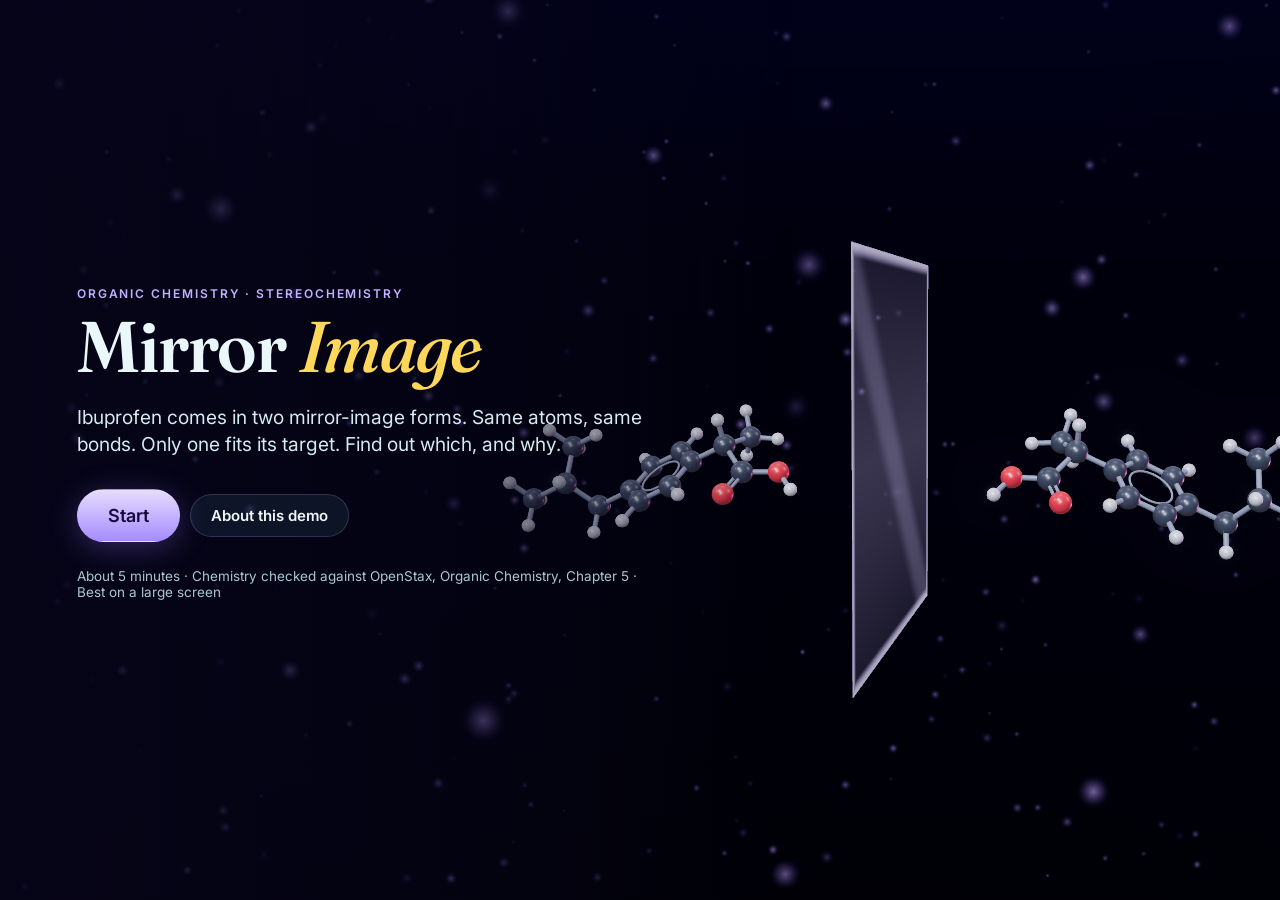
==== next/index.html @ 26bb8f7c "Preview at /next: a reason with the first prediction, a play log, reasoning played back The mirror t" ====
<!DOCTYPE html>
<html lang="en">
<head>
<meta charset="utf-8">
<meta name="viewport" content="width=device-width, initial-scale=1">
<title>Mirror Image</title>
<meta name="description" content="Two mirror-image forms of ibuprofen. Find the chirality center, name it R or S, and dock both in a chiral pocket.">
<link rel="preconnect" href="https://fonts.googleapis.com">
<link rel="preconnect" href="https://fonts.gstatic.com" crossorigin>
<link href="https://fonts.googleapis.com/css2?family=Fraunces:ital,opsz,wght@0,9..144,400..700;1,9..144,400..700&family=Inter:wght@400;500;600;700&display=swap" rel="stylesheet">
<style>:root{--bg:#07051a;--ink:#eaf8fb;--mute:#a9c9d1;--line:rgba(190,170,255,.2);--glass:rgba(13,10,34,.74);--cy:#c3b1ff;--amber:#ffb24d;--gold:#ffd75a;--red:#ff6b6b;--ok:#6ff0b0;--disp:"Fraunces",Georgia,serif;--ui:"Inter",system-ui,-apple-system,"Segoe UI",sans-serif;--pw:420px}
*{box-sizing:border-box}html,body{margin:0;height:100%;background:var(--bg);color:var(--ink);font-family:var(--ui);overflow:hidden;-webkit-font-smoothing:antialiased}
#gl{position:fixed;inset:0;width:100vw;height:100vh;height:100dvh;display:block;touch-action:none;cursor:grab}#gl:active{cursor:grabbing}
button{font:inherit;color:inherit}a{color:var(--cy)}
:focus-visible{outline:2px solid var(--cy);outline-offset:2px}
h2:focus{outline:none}
#labels{position:fixed;inset:0;pointer-events:none;overflow:hidden}
.lab{position:absolute;left:0;top:0;white-space:nowrap;font:600 13px var(--ui);letter-spacing:.02em;padding:5px 11px;border-radius:999px;background:rgba(3,18,24,.7);border:1px solid var(--line);color:var(--ink);opacity:0;transition:opacity .5s;backdrop-filter:blur(6px);-webkit-backdrop-filter:blur(6px)}
.lab.small{font-size:11.5px;font-weight:500;color:#d5eef3}.lab.zone{background:none;border:none;backdrop-filter:none;-webkit-backdrop-filter:none;font:italic 500 17px var(--disp);color:rgba(215,243,250,.8);text-shadow:0 1px 10px #000}
.lab.macro{font-size:14px}
#heat{position:fixed;inset:0;pointer-events:none;opacity:0;background:radial-gradient(ellipse at 40% 55%,rgba(255,90,40,0) 30%,rgba(255,70,30,.55) 100%);mix-blend-mode:screen}
#flash{position:fixed;inset:0;background:radial-gradient(circle,#eaffff 0%,#7ff0ff 35%,#0b5a6b 100%);opacity:0;pointer-events:none;transition:opacity .9s}
[data-state=descent] #flash{transition:none}
/* title */
#title{position:fixed;inset:0;display:none;align-items:center;padding:6vh 6vw;pointer-events:none;background:linear-gradient(90deg,rgba(7,5,26,.86) 0%,rgba(7,5,26,.5) 38%,rgba(7,5,26,0) 62%)}
[data-state=title] #title{display:flex}
#title .in{max-width:min(46vw,640px);pointer-events:auto}
.kick{font:600 12px var(--ui);letter-spacing:.16em;text-transform:uppercase;color:var(--cy);margin:0 0 10px}
.kick.alert{color:#ff9a8a}
h1{font:600 clamp(40px,5.6vw,88px)/.98 var(--disp);letter-spacing:-.015em;margin:0 0 22px;text-wrap:balance}
h1 em{font-style:italic;font-weight:500;color:var(--gold)}
#title p.sub{font:400 clamp(17px,1.5vw,22px)/1.45 var(--ui);color:#d4ecf1;margin:0 0 30px;max-width:30em}
#title .foot{margin-top:26px;font-size:13.5px;color:var(--mute)}
.btn{border:1px solid var(--line);background:rgba(120,220,245,.08);border-radius:999px;padding:11px 20px;font-weight:600;font-size:15px;cursor:pointer;transition:background .2s,transform .15s,border-color .2s}
.btn:hover{background:rgba(120,220,245,.18);border-color:rgba(140,230,255,.45)}.btn:active{transform:translateY(1px)}
.btn.pri{background:linear-gradient(180deg,#e6dcff,#a58cff);color:#150a3a;border-color:transparent;box-shadow:0 6px 30px rgba(150,120,255,.3)}
.btn.pri:hover{background:linear-gradient(180deg,#f3edff,#b9a4ff)}
.btn.pri:disabled{background:rgba(120,220,245,.14);color:#8fb3bc;box-shadow:none;cursor:not-allowed}
.btn.big{font-size:18px;padding:15px 30px}.btn.ghost{background:none}.btn.sm{font-size:13px;padding:7px 14px}
.row{display:flex;flex-wrap:wrap;gap:10px;align-items:center;margin-top:18px}
/* top bar */
#top{position:fixed;left:0;top:0;right:0;display:none;align-items:center;gap:18px;padding:14px 20px;pointer-events:none}
[data-state]:not([data-state=title]):not([data-state=descent]) #top{display:flex}
#top>*{pointer-events:auto}
.brand{font:600 17px var(--disp);letter-spacing:.005em;white-space:nowrap;text-shadow:0 1px 12px #000}
#steps{list-style:none;display:flex;gap:6px;margin:0;padding:0}
#steps li{font:600 11.5px var(--ui);letter-spacing:.04em;padding:5px 11px;border-radius:999px;border:1px solid var(--line);color:var(--mute);background:rgba(3,18,24,.55)}
#steps li.cur{background:var(--cy);color:#150a3a;border-color:transparent}#steps li.done{color:var(--ok);border-color:rgba(111,240,176,.4)}
#top .sp{flex:1}
#top .tools{display:flex;gap:8px;margin-right:calc(var(--pw) + 24px)}
#skip{position:fixed;right:24px;bottom:24px;display:none}[data-state=descent] #skip{display:block}
/* hud */
#hud{position:fixed;left:20px;top:62px;width:min(430px,calc(100vw - var(--pw) - 70px));display:none;padding:14px 16px 12px;border-radius:18px;background:var(--glass);border:1px solid var(--line);backdrop-filter:blur(16px);-webkit-backdrop-filter:blur(16px)}
[data-state]:not([data-state=title]):not([data-state=descent]) #hud{display:block}
#gauges{display:grid;grid-template-columns:1fr 1fr;gap:10px 18px}
.gl{display:flex;justify-content:space-between;align-items:baseline;font-size:12.5px;color:#cfe8ee;margin-bottom:5px}
.gl b{font:600 17px var(--ui);font-variant-numeric:tabular-nums;color:var(--ink)}
.dot{display:inline-block;width:8px;height:8px;border-radius:50%;margin-right:7px}
.bar{position:relative;height:7px;border-radius:99px;background:rgba(160,220,235,.14)}
.bar i{position:absolute;left:0;top:0;bottom:0;border-radius:99px;width:0;transition:width .15s linear}
.bar em{position:absolute;top:-3px;bottom:-3px;width:2px;background:rgba(255,255,255,.75);border-radius:2px}
#chart{width:100%;height:74px;margin-top:12px;display:block}
.hudfoot{display:flex;justify-content:space-between;gap:12px;align-items:center;font-size:12px;color:var(--mute);margin-top:8px;padding-top:9px;border-top:1px solid rgba(140,230,255,.12)}
.hudfoot b{color:var(--gold);font-variant-numeric:tabular-nums}
.cyto{display:flex;align-items:center;gap:8px}.lac{width:54px;height:6px;border-radius:9px;background:rgba(160,220,235,.14);overflow:hidden}.lac i{display:block;height:100%;width:0;background:#c79bff;transition:width .3s}
.tick{font-size:11px;color:var(--mute);margin-top:6px}
/* panel */
#panel{position:fixed;right:20px;top:20px;bottom:20px;width:var(--pw);display:none;overflow:auto;border-radius:22px;background:var(--glass);border:1px solid var(--line);backdrop-filter:blur(18px);-webkit-backdrop-filter:blur(18px);box-shadow:0 20px 80px rgba(0,0,0,.45)}
[data-state]:not([data-state=title]):not([data-state=descent]) #panel{display:block}
#panelBody{padding:26px 26px 24px}
#panel h2{font:600 30px/1.08 var(--disp);margin:0 0 14px;text-wrap:balance}
#panel h3{font:600 12px var(--ui);letter-spacing:.12em;text-transform:uppercase;color:var(--mute);margin:22px 0 10px}
#panel p,#panel li{font-size:15.5px;line-height:1.55;color:#dcf0f4}
#panel p{margin:0 0 12px}
.mis{border-left:3px solid var(--amber);padding:9px 12px;background:rgba(255,178,77,.09);border-radius:0 10px 10px 0}
.beyond{border-left:3px solid #c79bff;padding:9px 12px;background:rgba(199,155,255,.09);border-radius:0 10px 10px 0;font-size:14px!important}
.src{font-size:12.5px!important;color:var(--mute)!important;margin-top:14px!important}.cite{white-space:nowrap}
.hint{font-size:13px!important;color:var(--mute)!important}
fieldset.q{border:0;padding:0;margin:0 0 14px}fieldset.q legend{font-weight:600;font-size:14.5px;margin-bottom:7px;padding:0}
.seg{display:grid;grid-template-columns:repeat(3,1fr);gap:6px}
.seg label{position:relative;display:block}.seg input{position:absolute;opacity:0;inset:0;width:100%;height:100%;margin:0;cursor:pointer}
.seg span{display:flex;align-items:center;justify-content:center;text-align:center;min-height:44px;padding:6px 8px;border-radius:12px;border:1px solid var(--line);font-size:13.5px;font-weight:500;line-height:1.2;background:rgba(120,220,245,.05)}
.seg input:checked+span{background:var(--cy);color:#150a3a;border-color:transparent;font-weight:700}.seg input:focus-visible+span{outline:2px solid #fff;outline-offset:2px}
.prog{height:6px;border-radius:9px;background:rgba(160,220,235,.14);overflow:hidden;margin:6px 0 16px}.prog i{display:block;height:100%;width:0;background:var(--cy)}
.log{list-style:none;padding:0;margin:0 0 12px}.log li{padding:9px 0;border-bottom:1px solid rgba(140,230,255,.1);animation:in .5s}
@keyframes in{from{opacity:0;transform:translateY(6px)}to{opacity:1}}
.verdict,.obj{list-style:none;padding:0;margin:0 0 16px}
.verdict li,.obj li{display:flex;gap:11px;align-items:flex-start;padding:8px 0;border-bottom:1px solid rgba(140,230,255,.1)}
.mark{flex:none;width:24px;height:24px;border-radius:50%;display:grid;place-items:center;font-weight:700;font-size:13px;background:rgba(160,220,235,.14);color:var(--mute)}
li.ok .mark{background:var(--ok);color:#04261a}li.no .mark{background:var(--red);color:#2b0606}
.verdict small,.obj small{display:block;color:var(--mute);font-size:12.5px}
.tw{overflow-x:auto}table{border-collapse:collapse;width:100%;font-size:13px;font-variant-numeric:tabular-nums}th,td{padding:7px 6px;text-align:right;border-bottom:1px solid rgba(140,230,255,.12)}th:first-child{text-align:left}thead th{color:var(--mute);font-weight:600;font-size:11.5px}
.sl{display:block;margin:0 0 14px}.sl>span{display:flex;justify-content:space-between;font-size:14px;font-weight:600;margin-bottom:6px}.sl b{font-variant-numeric:tabular-nums;color:var(--cy)}
input[type=range]{width:100%;accent-color:var(--cy);height:24px;margin:0}
.tg{display:flex;align-items:center;gap:12px;font-size:14.5px;font-weight:600;margin:0 0 12px;cursor:pointer;position:relative}
.tg input{position:absolute;opacity:0;width:46px;height:26px;margin:0;cursor:pointer}.sw{flex:none;width:46px;height:26px;border-radius:99px;background:rgba(160,220,235,.18);border:1px solid var(--line);position:relative;transition:background .2s}
.sw::after{content:"";position:absolute;left:3px;top:3px;width:18px;height:18px;border-radius:50%;background:#fff;transition:transform .2s}
.tg input:checked+.sw{background:var(--red)}.tg input:checked+.sw::after{transform:translateX(20px)}.tg input:focus-visible+.sw{outline:2px solid var(--cy);outline-offset:2px}
.chip{border:1px solid var(--line);background:none;border-radius:99px;padding:7px 14px;font-size:13px;font-weight:600;cursor:pointer}.chip:hover{background:rgba(120,220,245,.14)}
.try{padding-left:18px;margin:0}.try li{font-size:14px!important;margin-bottom:6px}
/* caption */
#caption{position:fixed;left:calc((100vw - var(--pw) - 40px)/2);bottom:34px;transform:translateX(-50%);max-width:min(720px,calc(100vw - var(--pw) - 120px));text-align:center;font:500 clamp(18px,1.7vw,26px)/1.3 var(--disp);padding:10px 22px;border-radius:16px;background:rgba(3,16,21,.66);border:1px solid var(--line);opacity:0;transition:opacity .4s;pointer-events:none;text-wrap:balance}
#caption.on{opacity:1}
[data-state=descent] #caption{left:50%;top:auto;bottom:11vh;max-width:min(820px,88vw);font-size:clamp(20px,2vw,30px)}
body::after{content:"";position:fixed;inset:0;pointer-events:none;box-shadow:inset 0 0 180px 30px rgba(255,60,60,0);transition:box-shadow .6s}
body.alarm::after{animation:alarm 1.3s 2}
@keyframes alarm{50%{box-shadow:inset 0 0 180px 30px rgba(255,60,60,.5)}}
/* modal */
#modal{position:fixed;inset:0;background:rgba(1,8,11,.72);display:grid;place-items:center;padding:20px;z-index:20;backdrop-filter:blur(6px);-webkit-backdrop-filter:blur(6px)}#modal[hidden]{display:none}
#modal .card{width:min(760px,100%);max-height:88vh;overflow:auto;background:#120c30;border:1px solid var(--line);border-radius:22px;padding:30px 32px;position:relative}
#modal h2{font:600 30px var(--disp);margin:0 0 12px}#modal h3{font:600 12px var(--ui);letter-spacing:.12em;text-transform:uppercase;color:var(--cy);margin:22px 0 8px}
#modal p,#modal li{font-size:15px;line-height:1.55;color:#dcf0f4}#modal ul{padding-left:20px;margin:0}#modal li{margin-bottom:6px}
#modal pre{font:12.5px/1.6 ui-monospace,Menlo,Consolas,monospace;background:rgba(0,0,0,.3);padding:14px;border-radius:12px;overflow:auto;color:#cdeef5}
#modalClose{position:sticky;top:0;float:right;margin:-8px -10px 0 12px}
@media (max-width:819px){
 :root{--pw:0px}
 #title{align-items:flex-end;padding:0 22px 34px;background:linear-gradient(0deg,rgba(7,5,26,.94) 0%,rgba(7,5,26,.7) 40%,rgba(7,5,26,0) 66%)}#title .in{max-width:100%}
 h1{font-size:clamp(34px,10.5vw,54px);margin-bottom:14px}#title p.sub{font-size:16px;margin-bottom:20px}.btn.big{font-size:16px;padding:13px 24px}
 #top{padding:8px 10px;gap:8px}.brand{display:none}#steps{gap:4px}#steps li{padding:0;width:22px;height:22px;font-size:0;border-radius:50%}#steps li.cur{width:auto;height:22px;padding:4px 10px;font-size:10.5px;border-radius:99px;white-space:nowrap}#top .tools{margin-right:0;gap:6px}#top .btn.sm{padding:5px 10px;font-size:11.5px}
 #hud{left:8px;right:8px;top:46px;bottom:auto;width:auto;padding:9px 12px;border-radius:14px}#gauges{grid-template-columns:repeat(4,1fr);gap:8px}.gl{flex-direction:column;gap:1px;font-size:10px;margin-bottom:4px}.gl b{font-size:14px}.dot{width:6px;height:6px;margin-right:4px}
 #chart,.tick{display:none}.hudfoot{font-size:10.5px;margin-top:7px;padding-top:6px}
 #panel{left:0;right:0;bottom:0;top:auto;width:auto;max-height:46vh;max-height:46dvh;border-radius:20px 20px 0 0;border-bottom:0}#panelBody{padding:18px 18px 22px}
 #panel h2{font-size:23px;margin-bottom:10px}#panel p,#panel li{font-size:14.5px}
 #caption{left:50%;top:auto;bottom:calc(46dvh + 10px);max-width:92vw;font-size:15px;padding:7px 12px}
 .lab{font-size:11px;padding:3px 8px}.seg span{font-size:12.5px;min-height:46px}
 #modal .card{padding:22px 20px}
}
@media (prefers-reduced-motion:reduce){*{animation:none!important;transition:none!important}}
#meter{position:fixed;left:calc((100vw - var(--pw) - 40px)/2);bottom:30px;transform:translateX(-50%);display:none;gap:12px;align-items:center;padding:10px 18px;border-radius:999px;background:var(--glass);border:1px solid var(--line);font:600 15px var(--ui);backdrop-filter:blur(12px);-webkit-backdrop-filter:blur(12px);white-space:nowrap}
#meter.on{display:flex}#meter .pips{display:flex;gap:5px}#meter .pips i{width:14px;height:14px;border-radius:50%;border:2px solid rgba(220,210,255,.5)}#meter .pips i.on{background:var(--ok);border-color:var(--ok)}
#hint{position:fixed;left:calc((100vw - var(--pw) - 40px)/2);bottom:86px;transform:translateX(-50%);font:500 14px var(--ui);color:#d9d0f5;padding:7px 14px;border-radius:99px;background:rgba(10,8,28,.6);border:1px solid var(--line);opacity:0;transition:opacity .4s;pointer-events:none;white-space:nowrap}#hint.on{opacity:1}
.lab.tag{font:700 15px var(--ui);background:rgba(195,177,255,.92);color:#150a3a;border:0}
.lab.grp{font-size:12.5px}.lab.grp b{display:inline-grid;place-items:center;width:18px;height:18px;border-radius:50%;background:var(--gold);color:#221a00;margin-right:6px;font-size:11.5px}
.lab.site{font:italic 500 14px var(--disp);background:rgba(10,8,28,.7)}
.fb{border-left:3px solid var(--cy);padding:9px 12px;background:rgba(195,177,255,.1);border-radius:0 10px 10px 0;min-height:1em}.fb.bad{border-color:var(--amber);background:rgba(255,178,77,.1)}.fb.good{border-color:var(--ok);background:rgba(111,240,176,.1)}
.seg.two{grid-template-columns:1fr 1fr}
@media (max-width:819px){#meter{left:50%;bottom:calc(46dvh + 10px);font-size:13px;padding:7px 14px}#hint{left:50%;bottom:auto;top:44px;font-size:12px}}

#steps li{white-space:nowrap}
@media (max-width:1320px) and (min-width:820px){.brand{display:none}#steps li{padding:5px 9px}}
</style>
</head>
<body data-state="title">
<canvas id="gl" role="img" tabindex="0" aria-label="Live 3D view of two mirror-image ibuprofen molecules. Drag or use arrow keys to turn the active molecule."></canvas>
<div id="labels" aria-hidden="true"></div>
<div id="flash" aria-hidden="true"></div>

<main id="title">
  <div class="in">
    <p class="kick">Organic chemistry · stereochemistry</p>
    <h1>Mirror <em>Image</em></h1>
    <p class="sub">Ibuprofen comes in two mirror-image forms. Same atoms, same bonds. Only one fits its target. Find out which, and why.</p>
    <div class="row"><button class="btn pri big" data-act="begin">Start</button><button class="btn" data-act="about">About this demo</button></div>
    <p class="foot">About 5 minutes · Chemistry checked against OpenStax, Organic Chemistry, Chapter 5 · Best on a large screen</p>
  </div>
</main>

<header id="top">
  <span class="brand">Mirror Image</span>
  <ol id="steps" aria-label="Progress"><li>Mirror</li><li>Center</li><li>Rank</li><li>R or S</li><li>Pocket</li><li>Debrief</li></ol>
  <span class="sp"></span>
  <div class="tools"><button class="btn sm" id="soundBtn" data-act="sound" aria-pressed="true">Sound on</button><button class="btn sm" data-act="about">About</button></div>
</header>
<div id="hint" role="status"></div>
<div id="meter" role="status"></div>

<aside id="panel" aria-label="Step panel"><div id="panelBody" aria-live="polite"></div></aside>

<div id="modal" role="dialog" aria-modal="true" aria-labelledby="aboutH" hidden>
  <div class="card"><button class="btn sm" id="modalClose" data-act="closeAbout">Close</button><div id="aboutBody"></div></div>
</div>
<script>(()=>{var wh=0,Wl=1,Ah=2;var Mr=1,Eh=2,Rs=3,Mi=0,St=1,on=2,Jn=0,Cs=1,Kn=2,Xl=3,ql=4,Rh=5;var Gi=100,Ch=101,Ph=102,Ih=103,Lh=104,Nh=200,Dh=201,Uh=202,Fh=203,Yl=204,$l=205,Oh=206,Bh=207,zh=208,kh=209,Hh=210,Gh=211,Vh=212,Wh=213,Xh=214,wo=0,Ao=1,Eo=2,gs=3,Ro=4,Co=5,Po=6,Io=7,ta=0,qh=1,Yh=2,Un=0,Sr=1,br=2,Tr=3,Vi=4,wr=5,Ar=6,Er=7;var Zl=300,Wi=301,Ps=302,na=303,ia=304,Lo=1e3,Pn=1001,No=1002,Pt=1003,$h=1004;var Rr=1005;var $t=1006,sa=1007;var Qn=1008;var jt=1009,Jl=1010,Kl=1011,Is=1012,ra=1013,Tn=1014,mn=1015,bt=1016,oa=1017,aa=1018,Xi=1020,Ql=35902,jl=35899,ec=1021,tc=1022,wn=1023,qn=1026,jn=1027,la=1028,ca=1029,Si=1030,ha=1031;var ua=1033,Cr=33776,Pr=33777,Ir=33778,Lr=33779,da=35840,fa=35841,pa=35842,ma=35843,ga=36196,_a=37492,xa=37496,va=37488,ya=37489,Nr=37490,Ma=37491,Sa=37808,ba=37809,Ta=37810,wa=37811,Aa=37812,Ea=37813,Ra=37814,Ca=37815,Pa=37816,Ia=37817,La=37818,Na=37819,Da=37820,Ua=37821,Fa=36492,Oa=36494,Ba=36495,za=36283,ka=36284,Dr=36285,Ha=36286;var Qs=2300,Do=2301,bo=2302,Dl=2303,Ul=2400,Fl=2401,Ol=2402;var Zh=3200;var Ur=0,Jh=1,ei="",sn="srgb",js="srgb-linear",er="linear",Ze="srgb";var To=7680;var Kh=519,Qh=512,jh=513,eu=514,nc=515,tu=516,nu=517,ic=518,sc=519,iu=35044,rc=35048;var oc="300 es",fn=2e3,_s=2001;function Md(i){for(let e=i.length-1;e>=0;--e)if(i[e]>=65535)return!0;return!1}function Sd(i){return ArrayBuffer.isView(i)&&!(i instanceof DataView)}function tr(i){return document.createElementNS("http://www.w3.org/1999/xhtml",i)}function su(){let i=tr("canvas");return i.style.display="block",i}var Jc={},xs=null;function ac(...i){let e="THREE."+i.shift();xs?xs("log",e,...i):console.log(e,...i)}function ru(i){let e=i[0];if(typeof e=="string"&&e.startsWith("TSL:")){let t=i[1];t&&t.isStackTrace?i[0]+=" "+t.getLocation():i[1]='Stack trace not available. Enable "THREE.Node.captureStackTrace" to capture stack traces.'}return i}function Le(...i){i=ru(i);let e="THREE."+i.shift();if(xs)xs("warn",e,...i);else{let t=i[0];t&&t.isStackTrace?console.warn(t.getError(e)):console.warn(e,...i)}}function Ne(...i){i=ru(i);let e="THREE."+i.shift();if(xs)xs("error",e,...i);else{let t=i[0];t&&t.isStackTrace?console.error(t.getError(e)):console.error(e,...i)}}function Fi(...i){let e=i.join(" ");e in Jc||(Jc[e]=!0,Le(...i))}function ou(i,e,t){return new Promise(function(n,s){function r(){switch(i.clientWaitSync(e,i.SYNC_FLUSH_COMMANDS_BIT,0)){case i.WAIT_FAILED:s();break;case i.TIMEOUT_EXPIRED:setTimeout(r,t);break;default:n()}}setTimeout(r,t)})}var au={[wo]:wo,[Eo]:Po,[Ro]:Ro,[gs]:Co,[Ao]:Ao,[Po]:Eo,[Io]:Io,[Co]:gs},Ln=class{addEventListener(e,t){this._listeners===void 0&&(this._listeners={});let n=this._listeners;n[e]===void 0&&(n[e]=[]),n[e].indexOf(t)===-1&&n[e].push(t)}hasEventListener(e,t){let n=this._listeners;return n===void 0?!1:n[e]!==void 0&&n[e].indexOf(t)!==-1}removeEventListener(e,t){let n=this._listeners;if(n===void 0)return;let s=n[e];if(s!==void 0){let r=s.indexOf(t);r!==-1&&s.splice(r,1)}}dispatchEvent(e){let t=this._listeners;if(t===void 0)return;let n=t[e.type];if(n!==void 0){e.target=this;let s=n.slice(0);for(let r=0,o=s.length;r<o;r++)s[r].call(this,e);e.target=null}}},kt=["00","01","02","03","04","05","06","07","08","09","0a","0b","0c","0d","0e","0f","10","11","12","13","14","15","16","17","18","19","1a","1b","1c","1d","1e","1f","20","21","22","23","24","25","26","27","28","29","2a","2b","2c","2d","2e","2f","30","31","32","33","34","35","36","37","38","39","3a","3b","3c","3d","3e","3f","40","41","42","43","44","45","46","47","48","49","4a","4b","4c","4d","4e","4f","50","51","52","53","54","55","56","57","58","59","5a","5b","5c","5d","5e","5f","60","61","62","63","64","65","66","67","68","69","6a","6b","6c","6d","6e","6f","70","71","72","73","74","75","76","77","78","79","7a","7b","7c","7d","7e","7f","80","81","82","83","84","85","86","87","88","89","8a","8b","8c","8d","8e","8f","90","91","92","93","94","95","96","97","98","99","9a","9b","9c","9d","9e","9f","a0","a1","a2","a3","a4","a5","a6","a7","a8","a9","aa","ab","ac","ad","ae","af","b0","b1","b2","b3","b4","b5","b6","b7","b8","b9","ba","bb","bc","bd","be","bf","c0","c1","c2","c3","c4","c5","c6","c7","c8","c9","ca","cb","cc","cd","ce","cf","d0","d1","d2","d3","d4","d5","d6","d7","d8","d9","da","db","dc","dd","de","df","e0","e1","e2","e3","e4","e5","e6","e7","e8","e9","ea","eb","ec","ed","ee","ef","f0","f1","f2","f3","f4","f5","f6","f7","f8","f9","fa","fb","fc","fd","fe","ff"];var dl=Math.PI/180,Uo=180/Math.PI;function Fr(){let i=Math.random()*4294967295|0,e=Math.random()*4294967295|0,t=Math.random()*4294967295|0,n=Math.random()*4294967295|0;return(kt[i&255]+kt[i>>8&255]+kt[i>>16&255]+kt[i>>24&255]+"-"+kt[e&255]+kt[e>>8&255]+"-"+kt[e>>16&15|64]+kt[e>>24&255]+"-"+kt[t&63|128]+kt[t>>8&255]+"-"+kt[t>>16&255]+kt[t>>24&255]+kt[n&255]+kt[n>>8&255]+kt[n>>16&255]+kt[n>>24&255]).toLowerCase()}function Ye(i,e,t){return Math.max(e,Math.min(t,i))}function bd(i,e){return(i%e+e)%e}function fl(i,e,t){return(1-t)*i+t*e}function lu(i){return Math.pow(2,Math.floor(Math.log(i)/Math.LN2))}function lc(i){switch(i.constructor){case Uint32Array:return 4294967295;case Uint16Array:return 65535;case Uint8Array:case Uint8ClampedArray:return 255;case Int32Array:return 2147483647;case Int16Array:return 32767;case Int8Array:return 127;default:return}}function Td(i,e){if(e.constructor===Float32Array)return i;let t=lc(e);if(t===void 0)throw new Error("THREE.MathUtils: Invalid component type.");return Math.max(i/t,-1)}function wd(i,e){if(e.constructor===Float32Array)return i;let t=lc(e);if(t===void 0)throw new Error("THREE.MathUtils: Invalid component type.");return Math.round(i*t)}var fc=class fc{constructor(e=0,t=0){this.x=e,this.y=t}get width(){return this.x}set width(e){this.x=e}get height(){return this.y}set height(e){this.y=e}set(e,t){return this.x=e,this.y=t,this}setScalar(e){return this.x=e,this.y=e,this}setX(e){return this.x=e,this}setY(e){return this.y=e,this}setComponent(e,t){switch(e){case 0:this.x=t;break;case 1:this.y=t;break;default:throw new Error("THREE.Vector2: index is out of range: "+e)}return this}getComponent(e){switch(e){case 0:return this.x;case 1:return this.y;default:throw new Error("THREE.Vector2: index is out of range: "+e)}}clone(){return new this.constructor(this.x,this.y)}copy(e){return this.x=e.x,this.y=e.y,this}add(e){return this.x+=e.x,this.y+=e.y,this}addScalar(e){return this.x+=e,this.y+=e,this}addVectors(e,t){return this.x=e.x+t.x,this.y=e.y+t.y,this}addScaledVector(e,t){return this.x+=e.x*t,this.y+=e.y*t,this}sub(e){return this.x-=e.x,this.y-=e.y,this}subScalar(e){return this.x-=e,this.y-=e,this}subVectors(e,t){return this.x=e.x-t.x,this.y=e.y-t.y,this}multiply(e){return this.x*=e.x,this.y*=e.y,this}multiplyScalar(e){return this.x*=e,this.y*=e,this}divide(e){return this.x/=e.x,this.y/=e.y,this}divideScalar(e){return this.multiplyScalar(1/e)}applyMatrix3(e){let t=this.x,n=this.y,s=e.elements;return this.x=s[0]*t+s[3]*n+s[6],this.y=s[1]*t+s[4]*n+s[7],this}min(e){return this.x=Math.min(this.x,e.x),this.y=Math.min(this.y,e.y),this}max(e){return this.x=Math.max(this.x,e.x),this.y=Math.max(this.y,e.y),this}clamp(e,t){return this.x=Ye(this.x,e.x,t.x),this.y=Ye(this.y,e.y,t.y),this}clampScalar(e,t){return this.x=Ye(this.x,e,t),this.y=Ye(this.y,e,t),this}clampLength(e,t){let n=this.length();return this.divideScalar(n||1).multiplyScalar(Ye(n,e,t))}floor(){return this.x=Math.floor(this.x),this.y=Math.floor(this.y),this}ceil(){return this.x=Math.ceil(this.x),this.y=Math.ceil(this.y),this}round(){return this.x=Math.round(this.x),this.y=Math.round(this.y),this}roundToZero(){return this.x=Math.trunc(this.x),this.y=Math.trunc(this.y),this}negate(){return this.x=-this.x,this.y=-this.y,this}dot(e){return this.x*e.x+this.y*e.y}cross(e){return this.x*e.y-this.y*e.x}lengthSq(){return this.x*this.x+this.y*this.y}length(){return Math.sqrt(this.x*this.x+this.y*this.y)}manhattanLength(){return Math.abs(this.x)+Math.abs(this.y)}normalize(){return this.divideScalar(this.length()||1)}angle(){return Math.atan2(-this.y,-this.x)+Math.PI}angleTo(e){let t=Math.sqrt(this.lengthSq()*e.lengthSq());if(t===0)return Math.PI/2;let n=this.dot(e)/t;return Math.acos(Ye(n,-1,1))}distanceTo(e){return Math.sqrt(this.distanceToSquared(e))}distanceToSquared(e){let t=this.x-e.x,n=this.y-e.y;return t*t+n*n}manhattanDistanceTo(e){return Math.abs(this.x-e.x)+Math.abs(this.y-e.y)}setLength(e){return this.normalize().multiplyScalar(e)}lerp(e,t){return this.x+=(e.x-this.x)*t,this.y+=(e.y-this.y)*t,this}lerpVectors(e,t,n){return this.x=e.x+(t.x-e.x)*n,this.y=e.y+(t.y-e.y)*n,this}equals(e){return e.x===this.x&&e.y===this.y}fromArray(e,t=0){return this.x=e[t],this.y=e[t+1],this}toArray(e=[],t=0){return e[t]=this.x,e[t+1]=this.y,e}fromBufferAttribute(e,t){return this.x=e.getX(t),this.y=e.getY(t),this}rotateAround(e,t){let n=Math.cos(t),s=Math.sin(t),r=this.x-e.x,o=this.y-e.y;return this.x=r*n-o*s+e.x,this.y=r*s+o*n+e.y,this}random(){return this.x=Math.random(),this.y=Math.random(),this}*[Symbol.iterator](){yield this.x,yield this.y}};fc.prototype.isVector2=!0;var Re=fc,at=class{constructor(e=0,t=0,n=0,s=1){this.isQuaternion=!0,this._x=e,this._y=t,this._z=n,this._w=s}static slerpFlat(e,t,n,s,r,o,a){let l=n[s+0],c=n[s+1],h=n[s+2],d=n[s+3],u=r[o+0],f=r[o+1],g=r[o+2],y=r[o+3];if(d!==y||l!==u||c!==f||h!==g){let m=l*u+c*f+h*g+d*y;m<0&&(u=-u,f=-f,g=-g,y=-y,m=-m);let p=1-a;if(m<.9995){let S=Math.acos(m),E=Math.sin(S);p=Math.sin(p*S)/E,a=Math.sin(a*S)/E,l=l*p+u*a,c=c*p+f*a,h=h*p+g*a,d=d*p+y*a}else{l=l*p+u*a,c=c*p+f*a,h=h*p+g*a,d=d*p+y*a;let S=1/Math.sqrt(l*l+c*c+h*h+d*d);l*=S,c*=S,h*=S,d*=S}}e[t]=l,e[t+1]=c,e[t+2]=h,e[t+3]=d}static multiplyQuaternionsFlat(e,t,n,s,r,o){let a=n[s],l=n[s+1],c=n[s+2],h=n[s+3],d=r[o],u=r[o+1],f=r[o+2],g=r[o+3];return e[t]=a*g+h*d+l*f-c*u,e[t+1]=l*g+h*u+c*d-a*f,e[t+2]=c*g+h*f+a*u-l*d,e[t+3]=h*g-a*d-l*u-c*f,e}get x(){return this._x}set x(e){this._x=e,this._onChangeCallback()}get y(){return this._y}set y(e){this._y=e,this._onChangeCallback()}get z(){return this._z}set z(e){this._z=e,this._onChangeCallback()}get w(){return this._w}set w(e){this._w=e,this._onChangeCallback()}set(e,t,n,s){return this._x=e,this._y=t,this._z=n,this._w=s,this._onChangeCallback(),this}clone(){return new this.constructor(this._x,this._y,this._z,this._w)}copy(e){return this._x=e.x,this._y=e.y,this._z=e.z,this._w=e.w,this._onChangeCallback(),this}setFromEuler(e,t=!0){let n=e._x,s=e._y,r=e._z,o=e._order,a=Math.cos,l=Math.sin,c=a(n/2),h=a(s/2),d=a(r/2),u=l(n/2),f=l(s/2),g=l(r/2);switch(o){case"XYZ":this._x=u*h*d+c*f*g,this._y=c*f*d-u*h*g,this._z=c*h*g+u*f*d,this._w=c*h*d-u*f*g;break;case"YXZ":this._x=u*h*d+c*f*g,this._y=c*f*d-u*h*g,this._z=c*h*g-u*f*d,this._w=c*h*d+u*f*g;break;case"ZXY":this._x=u*h*d-c*f*g,this._y=c*f*d+u*h*g,this._z=c*h*g+u*f*d,this._w=c*h*d-u*f*g;break;case"ZYX":this._x=u*h*d-c*f*g,this._y=c*f*d+u*h*g,this._z=c*h*g-u*f*d,this._w=c*h*d+u*f*g;break;case"YZX":this._x=u*h*d+c*f*g,this._y=c*f*d+u*h*g,this._z=c*h*g-u*f*d,this._w=c*h*d-u*f*g;break;case"XZY":this._x=u*h*d-c*f*g,this._y=c*f*d-u*h*g,this._z=c*h*g+u*f*d,this._w=c*h*d+u*f*g;break;default:Le("Quaternion: .setFromEuler() encountered an unknown order: "+o)}return t===!0&&this._onChangeCallback(),this}setFromAxisAngle(e,t){let n=t/2,s=Math.sin(n);return this._x=e.x*s,this._y=e.y*s,this._z=e.z*s,this._w=Math.cos(n),this._onChangeCallback(),this}setFromRotationMatrix(e){let t=e.elements,n=t[0],s=t[4],r=t[8],o=t[1],a=t[5],l=t[9],c=t[2],h=t[6],d=t[10],u=n+a+d;if(u>0){let f=.5/Math.sqrt(u+1);this._w=.25/f,this._x=(h-l)*f,this._y=(r-c)*f,this._z=(o-s)*f}else if(n>a&&n>d){let f=2*Math.sqrt(1+n-a-d);this._w=(h-l)/f,this._x=.25*f,this._y=(s+o)/f,this._z=(r+c)/f}else if(a>d){let f=2*Math.sqrt(1+a-n-d);this._w=(r-c)/f,this._x=(s+o)/f,this._y=.25*f,this._z=(l+h)/f}else{let f=2*Math.sqrt(1+d-n-a);this._w=(o-s)/f,this._x=(r+c)/f,this._y=(l+h)/f,this._z=.25*f}return this._onChangeCallback(),this}setFromUnitVectors(e,t){let n=e.dot(t)+1;return n<1e-8?(n=0,Math.abs(e.x)>Math.abs(e.z)?(this._x=-e.y,this._y=e.x,this._z=0,this._w=n):(this._x=0,this._y=-e.z,this._z=e.y,this._w=n)):(this._x=e.y*t.z-e.z*t.y,this._y=e.z*t.x-e.x*t.z,this._z=e.x*t.y-e.y*t.x,this._w=n),this.normalize()}angleTo(e){return 2*Math.acos(Math.abs(Ye(this.dot(e),-1,1)))}rotateTowards(e,t){let n=this.angleTo(e);if(n===0)return this;let s=Math.min(1,t/n);return this.slerp(e,s),this}identity(){return this.set(0,0,0,1)}invert(){return this.conjugate()}conjugate(){return this._x*=-1,this._y*=-1,this._z*=-1,this._onChangeCallback(),this}dot(e){return this._x*e._x+this._y*e._y+this._z*e._z+this._w*e._w}lengthSq(){return this._x*this._x+this._y*this._y+this._z*this._z+this._w*this._w}length(){return Math.sqrt(this._x*this._x+this._y*this._y+this._z*this._z+this._w*this._w)}normalize(){let e=this.length();return e===0?(this._x=0,this._y=0,this._z=0,this._w=1):(e=1/e,this._x=this._x*e,this._y=this._y*e,this._z=this._z*e,this._w=this._w*e),this._onChangeCallback(),this}multiply(e){return this.multiplyQuaternions(this,e)}premultiply(e){return this.multiplyQuaternions(e,this)}multiplyQuaternions(e,t){let n=e._x,s=e._y,r=e._z,o=e._w,a=t._x,l=t._y,c=t._z,h=t._w;return this._x=n*h+o*a+s*c-r*l,this._y=s*h+o*l+r*a-n*c,this._z=r*h+o*c+n*l-s*a,this._w=o*h-n*a-s*l-r*c,this._onChangeCallback(),this}slerp(e,t){let n=e._x,s=e._y,r=e._z,o=e._w,a=this.dot(e);a<0&&(n=-n,s=-s,r=-r,o=-o,a=-a);let l=1-t;if(a<.9995){let c=Math.acos(a),h=Math.sin(c);l=Math.sin(l*c)/h,t=Math.sin(t*c)/h,this._x=this._x*l+n*t,this._y=this._y*l+s*t,this._z=this._z*l+r*t,this._w=this._w*l+o*t,this._onChangeCallback()}else this._x=this._x*l+n*t,this._y=this._y*l+s*t,this._z=this._z*l+r*t,this._w=this._w*l+o*t,this.normalize();return this}slerpQuaternions(e,t,n){return this.copy(e).slerp(t,n)}random(){let e=2*Math.PI*Math.random(),t=2*Math.PI*Math.random(),n=Math.random(),s=Math.sqrt(1-n),r=Math.sqrt(n);return this.set(s*Math.sin(e),s*Math.cos(e),r*Math.sin(t),r*Math.cos(t))}equals(e){return e._x===this._x&&e._y===this._y&&e._z===this._z&&e._w===this._w}fromArray(e,t=0){return this._x=e[t],this._y=e[t+1],this._z=e[t+2],this._w=e[t+3],this._onChangeCallback(),this}toArray(e=[],t=0){return e[t]=this._x,e[t+1]=this._y,e[t+2]=this._z,e[t+3]=this._w,e}fromBufferAttribute(e,t){return this._x=e.getX(t),this._y=e.getY(t),this._z=e.getZ(t),this._w=e.getW(t),this._onChangeCallback(),this}toJSON(){return this.toArray()}_onChange(e){return this._onChangeCallback=e,this}_onChangeCallback(){}*[Symbol.iterator](){yield this._x,yield this._y,yield this._z,yield this._w}},pc=class pc{constructor(e=0,t=0,n=0){this.x=e,this.y=t,this.z=n}set(e,t,n){return n===void 0&&(n=this.z),this.x=e,this.y=t,this.z=n,this}setScalar(e){return this.x=e,this.y=e,this.z=e,this}setX(e){return this.x=e,this}setY(e){return this.y=e,this}setZ(e){return this.z=e,this}setComponent(e,t){switch(e){case 0:this.x=t;break;case 1:this.y=t;break;case 2:this.z=t;break;default:throw new Error("THREE.Vector3: index is out of range: "+e)}return this}getComponent(e){switch(e){case 0:return this.x;case 1:return this.y;case 2:return this.z;default:throw new Error("THREE.Vector3: index is out of range: "+e)}}clone(){return new this.constructor(this.x,this.y,this.z)}copy(e){return this.x=e.x,this.y=e.y,this.z=e.z,this}add(e){return this.x+=e.x,this.y+=e.y,this.z+=e.z,this}addScalar(e){return this.x+=e,this.y+=e,this.z+=e,this}addVectors(e,t){return this.x=e.x+t.x,this.y=e.y+t.y,this.z=e.z+t.z,this}addScaledVector(e,t){return this.x+=e.x*t,this.y+=e.y*t,this.z+=e.z*t,this}sub(e){return this.x-=e.x,this.y-=e.y,this.z-=e.z,this}subScalar(e){return this.x-=e,this.y-=e,this.z-=e,this}subVectors(e,t){return this.x=e.x-t.x,this.y=e.y-t.y,this.z=e.z-t.z,this}multiply(e){return this.x*=e.x,this.y*=e.y,this.z*=e.z,this}multiplyScalar(e){return this.x*=e,this.y*=e,this.z*=e,this}multiplyVectors(e,t){return this.x=e.x*t.x,this.y=e.y*t.y,this.z=e.z*t.z,this}applyEuler(e){return this.applyQuaternion(Kc.setFromEuler(e))}applyAxisAngle(e,t){return this.applyQuaternion(Kc.setFromAxisAngle(e,t))}applyMatrix3(e){let t=this.x,n=this.y,s=this.z,r=e.elements;return this.x=r[0]*t+r[3]*n+r[6]*s,this.y=r[1]*t+r[4]*n+r[7]*s,this.z=r[2]*t+r[5]*n+r[8]*s,this}applyNormalMatrix(e){return this.applyMatrix3(e).normalize()}applyMatrix4(e){let t=this.x,n=this.y,s=this.z,r=e.elements,o=1/(r[3]*t+r[7]*n+r[11]*s+r[15]);return this.x=(r[0]*t+r[4]*n+r[8]*s+r[12])*o,this.y=(r[1]*t+r[5]*n+r[9]*s+r[13])*o,this.z=(r[2]*t+r[6]*n+r[10]*s+r[14])*o,this}applyQuaternion(e){let t=this.x,n=this.y,s=this.z,r=e.x,o=e.y,a=e.z,l=e.w,c=2*(o*s-a*n),h=2*(a*t-r*s),d=2*(r*n-o*t);return this.x=t+l*c+o*d-a*h,this.y=n+l*h+a*c-r*d,this.z=s+l*d+r*h-o*c,this}project(e){return this.applyMatrix4(e.matrixWorldInverse).applyMatrix4(e.projectionMatrix)}unproject(e){return this.applyMatrix4(e.projectionMatrixInverse).applyMatrix4(e.matrixWorld)}transformDirection(e){let t=this.x,n=this.y,s=this.z,r=e.elements;return this.x=r[0]*t+r[4]*n+r[8]*s,this.y=r[1]*t+r[5]*n+r[9]*s,this.z=r[2]*t+r[6]*n+r[10]*s,this.normalize()}divide(e){return this.x/=e.x,this.y/=e.y,this.z/=e.z,this}divideScalar(e){return this.multiplyScalar(1/e)}min(e){return this.x=Math.min(this.x,e.x),this.y=Math.min(this.y,e.y),this.z=Math.min(this.z,e.z),this}max(e){return this.x=Math.max(this.x,e.x),this.y=Math.max(this.y,e.y),this.z=Math.max(this.z,e.z),this}clamp(e,t){return this.x=Ye(this.x,e.x,t.x),this.y=Ye(this.y,e.y,t.y),this.z=Ye(this.z,e.z,t.z),this}clampScalar(e,t){return this.x=Ye(this.x,e,t),this.y=Ye(this.y,e,t),this.z=Ye(this.z,e,t),this}clampLength(e,t){let n=this.length();return this.divideScalar(n||1).multiplyScalar(Ye(n,e,t))}floor(){return this.x=Math.floor(this.x),this.y=Math.floor(this.y),this.z=Math.floor(this.z),this}ceil(){return this.x=Math.ceil(this.x),this.y=Math.ceil(this.y),this.z=Math.ceil(this.z),this}round(){return this.x=Math.round(this.x),this.y=Math.round(this.y),this.z=Math.round(this.z),this}roundToZero(){return this.x=Math.trunc(this.x),this.y=Math.trunc(this.y),this.z=Math.trunc(this.z),this}negate(){return this.x=-this.x,this.y=-this.y,this.z=-this.z,this}dot(e){return this.x*e.x+this.y*e.y+this.z*e.z}lengthSq(){return this.x*this.x+this.y*this.y+this.z*this.z}length(){return Math.sqrt(this.x*this.x+this.y*this.y+this.z*this.z)}manhattanLength(){return Math.abs(this.x)+Math.abs(this.y)+Math.abs(this.z)}normalize(){return this.divideScalar(this.length()||1)}setLength(e){return this.normalize().multiplyScalar(e)}lerp(e,t){return this.x+=(e.x-this.x)*t,this.y+=(e.y-this.y)*t,this.z+=(e.z-this.z)*t,this}lerpVectors(e,t,n){return this.x=e.x+(t.x-e.x)*n,this.y=e.y+(t.y-e.y)*n,this.z=e.z+(t.z-e.z)*n,this}cross(e){return this.crossVectors(this,e)}crossVectors(e,t){let n=e.x,s=e.y,r=e.z,o=t.x,a=t.y,l=t.z;return this.x=s*l-r*a,this.y=r*o-n*l,this.z=n*a-s*o,this}projectOnVector(e){let t=e.lengthSq();if(t===0)return this.set(0,0,0);let n=e.dot(this)/t;return this.copy(e).multiplyScalar(n)}projectOnPlane(e){return pl.copy(this).projectOnVector(e),this.sub(pl)}reflect(e){return this.sub(pl.copy(e).multiplyScalar(2*this.dot(e)))}angleTo(e){let t=Math.sqrt(this.lengthSq()*e.lengthSq());if(t===0)return Math.PI/2;let n=this.dot(e)/t;return Math.acos(Ye(n,-1,1))}distanceTo(e){return Math.sqrt(this.distanceToSquared(e))}distanceToSquared(e){let t=this.x-e.x,n=this.y-e.y,s=this.z-e.z;return t*t+n*n+s*s}manhattanDistanceTo(e){return Math.abs(this.x-e.x)+Math.abs(this.y-e.y)+Math.abs(this.z-e.z)}setFromSpherical(e){return this.setFromSphericalCoords(e.radius,e.phi,e.theta)}setFromSphericalCoords(e,t,n){let s=Math.sin(t)*e;return this.x=s*Math.sin(n),this.y=Math.cos(t)*e,this.z=s*Math.cos(n),this}setFromCylindrical(e){return this.setFromCylindricalCoords(e.radius,e.theta,e.y)}setFromCylindricalCoords(e,t,n){return this.x=e*Math.sin(t),this.y=n,this.z=e*Math.cos(t),this}setFromMatrixPosition(e){let t=e.elements;return this.x=t[12],this.y=t[13],this.z=t[14],this}setFromMatrixScale(e){let t=this.setFromMatrixColumn(e,0).length(),n=this.setFromMatrixColumn(e,1).length(),s=this.setFromMatrixColumn(e,2).length();return this.x=t,this.y=n,this.z=s,this}setFromMatrixColumn(e,t){return this.fromArray(e.elements,t*4)}setFromMatrix3Column(e,t){return this.fromArray(e.elements,t*3)}setFromEuler(e){return this.x=e._x,this.y=e._y,this.z=e._z,this}setFromColor(e){return this.x=e.r,this.y=e.g,this.z=e.b,this}equals(e){return e.x===this.x&&e.y===this.y&&e.z===this.z}fromArray(e,t=0){return this.x=e[t],this.y=e[t+1],this.z=e[t+2],this}toArray(e=[],t=0){return e[t]=this.x,e[t+1]=this.y,e[t+2]=this.z,e}fromBufferAttribute(e,t){return this.x=e.getX(t),this.y=e.getY(t),this.z=e.getZ(t),this}random(){return this.x=Math.random(),this.y=Math.random(),this.z=Math.random(),this}randomDirection(){let e=Math.random()*Math.PI*2,t=Math.random()*2-1,n=Math.sqrt(1-t*t);return this.x=n*Math.cos(e),this.y=t,this.z=n*Math.sin(e),this}*[Symbol.iterator](){yield this.x,yield this.y,yield this.z}};pc.prototype.isVector3=!0;var F=pc,pl=new F,Kc=new at,mc=class mc{constructor(e,t,n,s,r,o,a,l,c){this.elements=[1,0,0,0,1,0,0,0,1],e!==void 0&&this.set(e,t,n,s,r,o,a,l,c)}set(e,t,n,s,r,o,a,l,c){let h=this.elements;return h[0]=e,h[1]=s,h[2]=a,h[3]=t,h[4]=r,h[5]=l,h[6]=n,h[7]=o,h[8]=c,this}identity(){return this.set(1,0,0,0,1,0,0,0,1),this}copy(e){let t=this.elements,n=e.elements;return t[0]=n[0],t[1]=n[1],t[2]=n[2],t[3]=n[3],t[4]=n[4],t[5]=n[5],t[6]=n[6],t[7]=n[7],t[8]=n[8],this}extractBasis(e,t,n){return e.setFromMatrix3Column(this,0),t.setFromMatrix3Column(this,1),n.setFromMatrix3Column(this,2),this}setFromMatrix4(e){let t=e.elements;return this.set(t[0],t[4],t[8],t[1],t[5],t[9],t[2],t[6],t[10]),this}multiply(e){return this.multiplyMatrices(this,e)}premultiply(e){return this.multiplyMatrices(e,this)}multiplyMatrices(e,t){let n=e.elements,s=t.elements,r=this.elements,o=n[0],a=n[3],l=n[6],c=n[1],h=n[4],d=n[7],u=n[2],f=n[5],g=n[8],y=s[0],m=s[3],p=s[6],S=s[1],E=s[4],b=s[7],A=s[2],T=s[5],_=s[8];return r[0]=o*y+a*S+l*A,r[3]=o*m+a*E+l*T,r[6]=o*p+a*b+l*_,r[1]=c*y+h*S+d*A,r[4]=c*m+h*E+d*T,r[7]=c*p+h*b+d*_,r[2]=u*y+f*S+g*A,r[5]=u*m+f*E+g*T,r[8]=u*p+f*b+g*_,this}multiplyScalar(e){let t=this.elements;return t[0]*=e,t[3]*=e,t[6]*=e,t[1]*=e,t[4]*=e,t[7]*=e,t[2]*=e,t[5]*=e,t[8]*=e,this}determinant(){let e=this.elements,t=e[0],n=e[1],s=e[2],r=e[3],o=e[4],a=e[5],l=e[6],c=e[7],h=e[8];return t*o*h-t*a*c-n*r*h+n*a*l+s*r*c-s*o*l}invert(){let e=this.elements,t=e[0],n=e[1],s=e[2],r=e[3],o=e[4],a=e[5],l=e[6],c=e[7],h=e[8],d=h*o-a*c,u=a*l-h*r,f=c*r-o*l,g=t*d+n*u+s*f;if(g===0)return this.set(0,0,0,0,0,0,0,0,0);let y=1/g;return e[0]=d*y,e[1]=(s*c-h*n)*y,e[2]=(a*n-s*o)*y,e[3]=u*y,e[4]=(h*t-s*l)*y,e[5]=(s*r-a*t)*y,e[6]=f*y,e[7]=(n*l-c*t)*y,e[8]=(o*t-n*r)*y,this}transpose(){let e,t=this.elements;return e=t[1],t[1]=t[3],t[3]=e,e=t[2],t[2]=t[6],t[6]=e,e=t[5],t[5]=t[7],t[7]=e,this}getNormalMatrix(e){return this.setFromMatrix4(e).invert().transpose()}transposeIntoArray(e){let t=this.elements;return e[0]=t[0],e[1]=t[3],e[2]=t[6],e[3]=t[1],e[4]=t[4],e[5]=t[7],e[6]=t[2],e[7]=t[5],e[8]=t[8],this}setUvTransform(e,t,n,s,r,o,a){let l=Math.cos(r),c=Math.sin(r);return this.set(n*l,n*c,-n*(l*o+c*a)+o+e,-s*c,s*l,-s*(-c*o+l*a)+a+t,0,0,1),this}scale(e,t){return Fi("Matrix3: .scale() is deprecated. Use .makeScale() instead."),this.premultiply(ml.makeScale(e,t)),this}rotate(e){return Fi("Matrix3: .rotate() is deprecated. Use .makeRotation() instead."),this.premultiply(ml.makeRotation(-e)),this}translate(e,t){return Fi("Matrix3: .translate() is deprecated. Use .makeTranslation() instead."),this.premultiply(ml.makeTranslation(e,t)),this}makeTranslation(e,t){return e.isVector2?this.set(1,0,e.x,0,1,e.y,0,0,1):this.set(1,0,e,0,1,t,0,0,1),this}makeRotation(e){let t=Math.cos(e),n=Math.sin(e);return this.set(t,-n,0,n,t,0,0,0,1),this}makeScale(e,t){return this.set(e,0,0,0,t,0,0,0,1),this}equals(e){let t=this.elements,n=e.elements;for(let s=0;s<9;s++)if(t[s]!==n[s])return!1;return!0}fromArray(e,t=0){for(let n=0;n<9;n++)this.elements[n]=e[n+t];return this}toArray(e=[],t=0){let n=this.elements;return e[t]=n[0],e[t+1]=n[1],e[t+2]=n[2],e[t+3]=n[3],e[t+4]=n[4],e[t+5]=n[5],e[t+6]=n[6],e[t+7]=n[7],e[t+8]=n[8],e}clone(){return new this.constructor().fromArray(this.elements)}};mc.prototype.isMatrix3=!0;var Ue=mc,ml=new Ue,Qc=new Ue().set(.4123908,.3575843,.1804808,.212639,.7151687,.0721923,.0193308,.1191948,.9505322),jc=new Ue().set(3.2409699,-1.5373832,-.4986108,-.9692436,1.8759675,.0415551,.0556301,-.203977,1.0569715);function Ad(){let i={enabled:!0,workingColorSpace:js,spaces:{},convert:function(s,r,o){return this.enabled===!1||r===o||!r||!o||(this.spaces[r].transfer===Ze&&(s.r=Xn(s.r),s.g=Xn(s.g),s.b=Xn(s.b)),this.spaces[r].primaries!==this.spaces[o].primaries&&(s.applyMatrix3(this.spaces[r].toXYZ),s.applyMatrix3(this.spaces[o].fromXYZ)),this.spaces[o].transfer===Ze&&(s.r=ms(s.r),s.g=ms(s.g),s.b=ms(s.b))),s},workingToColorSpace:function(s,r){return this.convert(s,this.workingColorSpace,r)},colorSpaceToWorking:function(s,r){return this.convert(s,r,this.workingColorSpace)},getPrimaries:function(s){return this.spaces[s].primaries},getTransfer:function(s){return s===ei?er:this.spaces[s].transfer},getToneMappingMode:function(s){return this.spaces[s].outputColorSpaceConfig.toneMappingMode||"standard"},getLuminanceCoefficients:function(s,r=this.workingColorSpace){return s.fromArray(this.spaces[r].luminanceCoefficients)},define:function(s){Object.assign(this.spaces,s)},_getMatrix:function(s,r,o){return s.copy(this.spaces[o].fromXYZ).multiply(this.spaces[r].toXYZ)},_getDrawingBufferColorSpace:function(s){return this.spaces[s].outputColorSpaceConfig.drawingBufferColorSpace},_getUnpackColorSpace:function(s=this.workingColorSpace){return this.spaces[s].workingColorSpaceConfig.unpackColorSpace}},e=[.64,.33,.3,.6,.15,.06],t=[.2126,.7152,.0722],n=[.3127,.329];return i.define({[js]:{primaries:e,whitePoint:n,transfer:er,toXYZ:Qc,fromXYZ:jc,luminanceCoefficients:t,workingColorSpaceConfig:{unpackColorSpace:sn},outputColorSpaceConfig:{drawingBufferColorSpace:sn}},[sn]:{primaries:e,whitePoint:n,transfer:Ze,toXYZ:Qc,fromXYZ:jc,luminanceCoefficients:t,outputColorSpaceConfig:{drawingBufferColorSpace:sn}}}),i}var Ve=Ad();function Xn(i){return i<.04045?i*.0773993808:Math.pow(i*.9478672986+.0521327014,2.4)}function ms(i){return i<.0031308?i*12.92:1.055*Math.pow(i,.41666)-.055}var ts,Fo=class{static getDataURL(e,t="image/png"){if(/^data:/i.test(e.src)||typeof HTMLCanvasElement>"u")return e.src;let n;if(e instanceof HTMLCanvasElement)n=e;else{ts===void 0&&(ts=tr("canvas")),ts.width=e.width,ts.height=e.height;let s=ts.getContext("2d");e instanceof ImageData?s.putImageData(e,0,0):s.drawImage(e,0,0,e.width,e.height),n=ts}return n.toDataURL(t)}static sRGBToLinear(e){if(typeof HTMLImageElement<"u"&&e instanceof HTMLImageElement||typeof HTMLCanvasElement<"u"&&e instanceof HTMLCanvasElement||typeof ImageBitmap<"u"&&e instanceof ImageBitmap){let t=tr("canvas");t.width=e.width,t.height=e.height;let n=t.getContext("2d");n.drawImage(e,0,0,e.width,e.height);let s=n.getImageData(0,0,e.width,e.height),r=s.data;for(let o=0;o<r.length;o++)r[o]=Xn(r[o]/255)*255;return n.putImageData(s,0,0),t}else if(e.data){let t=e.data.slice(0);for(let n=0;n<t.length;n++)t instanceof Uint8Array||t instanceof Uint8ClampedArray?t[n]=Math.floor(Xn(t[n]/255)*255):t[n]=Xn(t[n]);return{data:t,width:e.width,height:e.height}}else return Le("ImageUtils.sRGBToLinear(): Unsupported image type. No color space conversion applied."),e}},Ed=0,vs=class{constructor(e=null){this.isTextureSource=!0,Object.defineProperty(this,"id",{value:Ed++}),this.uuid=Fr(),this.data=e,this.dataReady=!0,this.version=0}getSize(e){let t=this.data;return typeof HTMLVideoElement<"u"&&t instanceof HTMLVideoElement?e.set(t.videoWidth,t.videoHeight,0):typeof VideoFrame<"u"&&t instanceof VideoFrame?e.set(t.displayWidth,t.displayHeight,0):t!==null?e.set(t.width||0,t.height||0,t.depth||0):e.set(0,0,0),e}set needsUpdate(e){e===!0&&this.version++}toJSON(e){let t=e===void 0||typeof e=="string";if(!t&&e.images[this.uuid]!==void 0)return e.images[this.uuid];let n={uuid:this.uuid,url:""},s=this.data;if(s!==null){let r;if(Array.isArray(s)){r=[];for(let o=0,a=s.length;o<a;o++)s[o].isDataTexture?r.push(gl(s[o].image)):r.push(gl(s[o]))}else r=gl(s);n.url=r}return t||(e.images[this.uuid]=n),n}};function gl(i){return typeof HTMLImageElement<"u"&&i instanceof HTMLImageElement||typeof HTMLCanvasElement<"u"&&i instanceof HTMLCanvasElement||typeof ImageBitmap<"u"&&i instanceof ImageBitmap?Fo.getDataURL(i):i.data?{data:Array.from(i.data),width:i.width,height:i.height,type:i.data.constructor.name}:(Le("Texture: Unable to serialize Texture."),{})}var Rd=0,_l=new F,Kt=class i extends Ln{constructor(e=i.DEFAULT_IMAGE,t=i.DEFAULT_MAPPING,n=Pn,s=Pn,r=$t,o=Qn,a=wn,l=jt,c=i.DEFAULT_ANISOTROPY,h=ei){super(),this.isTexture=!0,Object.defineProperty(this,"id",{value:Rd++}),this.uuid=Fr(),this.name="",this.source=new vs(e),this.mipmaps=[],this.mapping=t,this.channel=0,this.wrapS=n,this.wrapT=s,this.magFilter=r,this.minFilter=o,this.anisotropy=c,this.format=a,this.internalFormat=null,this.type=l,this.offset=new Re(0,0),this.repeat=new Re(1,1),this.center=new Re(0,0),this.rotation=0,this.matrixAutoUpdate=!0,this.matrix=new Ue,this.generateMipmaps=!0,this.mipmapsAutoUpdate=!0,this.premultiplyAlpha=!1,this.flipY=!0,this.unpackAlignment=4,this.colorSpace=h,this.userData={},this.updateRanges=[],this.version=0,this.onUpdate=null,this.renderTarget=null,this.isRenderTargetTexture=!1,this.isArrayTexture=!!(e&&e.depth&&e.depth>1),this.pmremVersion=0,this.isPMREMTexture=!1,this.normalized=!1}get width(){return this.source.getSize(_l).x}get height(){return this.source.getSize(_l).y}get depth(){return this.source.getSize(_l).z}get image(){return this.source.data}set image(e){this.source.data=e}updateMatrix(){this.matrix.setUvTransform(this.offset.x,this.offset.y,this.repeat.x,this.repeat.y,this.rotation,this.center.x,this.center.y)}addUpdateRange(e,t){this.updateRanges.push({start:e,count:t})}clearUpdateRanges(){this.updateRanges.length=0}clone(){return new this.constructor().copy(this)}copy(e){return this.name=e.name,this.source=e.source,this.mipmaps=e.mipmaps.slice(0),this.mapping=e.mapping,this.channel=e.channel,this.wrapS=e.wrapS,this.wrapT=e.wrapT,this.magFilter=e.magFilter,this.minFilter=e.minFilter,this.anisotropy=e.anisotropy,this.format=e.format,this.internalFormat=e.internalFormat,this.type=e.type,this.normalized=e.normalized,this.offset.copy(e.offset),this.repeat.copy(e.repeat),this.center.copy(e.center),this.rotation=e.rotation,this.matrixAutoUpdate=e.matrixAutoUpdate,this.matrix.copy(e.matrix),this.generateMipmaps=e.generateMipmaps,this.mipmapsAutoUpdate=e.mipmapsAutoUpdate,this.premultiplyAlpha=e.premultiplyAlpha,this.flipY=e.flipY,this.unpackAlignment=e.unpackAlignment,this.colorSpace=e.colorSpace,this.renderTarget=e.renderTarget,this.isRenderTargetTexture=e.isRenderTargetTexture,this.isPMREMTexture=e.isPMREMTexture,this.isArrayTexture=e.isArrayTexture,this.userData=JSON.parse(JSON.stringify(e.userData)),this.needsUpdate=!0,this}setValues(e){for(let t in e){let n=e[t];if(n===void 0){Le(`Texture.setValues(): parameter '${t}' has value of undefined.`);continue}let s=this[t];if(s===void 0){Le(`Texture.setValues(): property '${t}' does not exist.`);continue}s&&n&&s.isVector2&&n.isVector2||s&&n&&s.isVector3&&n.isVector3||s&&n&&s.isMatrix3&&n.isMatrix3?s.copy(n):this[t]=n}}toJSON(e){let t=e===void 0||typeof e=="string";if(!t&&e.textures[this.uuid]!==void 0)return e.textures[this.uuid];let n={metadata:{version:4.7,type:"Texture",generator:"Texture.toJSON"},uuid:this.uuid,name:this.name,image:this.source.toJSON(e).uuid,mapping:this.mapping,channel:this.channel,repeat:[this.repeat.x,this.repeat.y],offset:[this.offset.x,this.offset.y],center:[this.center.x,this.center.y],rotation:this.rotation,wrap:[this.wrapS,this.wrapT],format:this.format,internalFormat:this.internalFormat,type:this.type,normalized:this.normalized,colorSpace:this.colorSpace,minFilter:this.minFilter,magFilter:this.magFilter,anisotropy:this.anisotropy,flipY:this.flipY,generateMipmaps:this.generateMipmaps,mipmapsAutoUpdate:this.mipmapsAutoUpdate,premultiplyAlpha:this.premultiplyAlpha,unpackAlignment:this.unpackAlignment};return Object.keys(this.userData).length>0&&(n.userData=this.userData),t||(e.textures[this.uuid]=n),n}dispose(){this.dispatchEvent({type:"dispose"})}transformUv(e){if(this.mapping!==Zl)return e;if(e.applyMatrix3(this.matrix),e.x<0||e.x>1)switch(this.wrapS){case Lo:e.x=e.x-Math.floor(e.x);break;case Pn:e.x=e.x<0?0:1;break;case No:Math.abs(Math.floor(e.x)%2)===1?e.x=Math.ceil(e.x)-e.x:e.x=e.x-Math.floor(e.x);break}if(e.y<0||e.y>1)switch(this.wrapT){case Lo:e.y=e.y-Math.floor(e.y);break;case Pn:e.y=e.y<0?0:1;break;case No:Math.abs(Math.floor(e.y)%2)===1?e.y=Math.ceil(e.y)-e.y:e.y=e.y-Math.floor(e.y);break}return this.flipY&&(e.y=1-e.y),e}set needsUpdate(e){e===!0&&(this.version++,this.source.needsUpdate=!0)}set needsPMREMUpdate(e){e===!0&&this.pmremVersion++}};Kt.DEFAULT_IMAGE=null;Kt.DEFAULT_MAPPING=Zl;Kt.DEFAULT_ANISOTROPY=1;var gc=class gc{constructor(e=0,t=0,n=0,s=1){this.x=e,this.y=t,this.z=n,this.w=s}get width(){return this.z}set width(e){this.z=e}get height(){return this.w}set height(e){this.w=e}set(e,t,n,s){return this.x=e,this.y=t,this.z=n,this.w=s,this}setScalar(e){return this.x=e,this.y=e,this.z=e,this.w=e,this}setX(e){return this.x=e,this}setY(e){return this.y=e,this}setZ(e){return this.z=e,this}setW(e){return this.w=e,this}setComponent(e,t){switch(e){case 0:this.x=t;break;case 1:this.y=t;break;case 2:this.z=t;break;case 3:this.w=t;break;default:throw new Error("THREE.Vector4: index is out of range: "+e)}return this}getComponent(e){switch(e){case 0:return this.x;case 1:return this.y;case 2:return this.z;case 3:return this.w;default:throw new Error("THREE.Vector4: index is out of range: "+e)}}clone(){return new this.constructor(this.x,this.y,this.z,this.w)}copy(e){return this.x=e.x,this.y=e.y,this.z=e.z,this.w=e.w!==void 0?e.w:1,this}add(e){return this.x+=e.x,this.y+=e.y,this.z+=e.z,this.w+=e.w,this}addScalar(e){return this.x+=e,this.y+=e,this.z+=e,this.w+=e,this}addVectors(e,t){return this.x=e.x+t.x,this.y=e.y+t.y,this.z=e.z+t.z,this.w=e.w+t.w,this}addScaledVector(e,t){return this.x+=e.x*t,this.y+=e.y*t,this.z+=e.z*t,this.w+=e.w*t,this}sub(e){return this.x-=e.x,this.y-=e.y,this.z-=e.z,this.w-=e.w,this}subScalar(e){return this.x-=e,this.y-=e,this.z-=e,this.w-=e,this}subVectors(e,t){return this.x=e.x-t.x,this.y=e.y-t.y,this.z=e.z-t.z,this.w=e.w-t.w,this}multiply(e){return this.x*=e.x,this.y*=e.y,this.z*=e.z,this.w*=e.w,this}multiplyScalar(e){return this.x*=e,this.y*=e,this.z*=e,this.w*=e,this}applyMatrix4(e){let t=this.x,n=this.y,s=this.z,r=this.w,o=e.elements;return this.x=o[0]*t+o[4]*n+o[8]*s+o[12]*r,this.y=o[1]*t+o[5]*n+o[9]*s+o[13]*r,this.z=o[2]*t+o[6]*n+o[10]*s+o[14]*r,this.w=o[3]*t+o[7]*n+o[11]*s+o[15]*r,this}divide(e){return this.x/=e.x,this.y/=e.y,this.z/=e.z,this.w/=e.w,this}divideScalar(e){return this.multiplyScalar(1/e)}setAxisAngleFromQuaternion(e){this.w=2*Math.acos(e.w);let t=Math.sqrt(1-e.w*e.w);return t<1e-4?(this.x=1,this.y=0,this.z=0):(this.x=e.x/t,this.y=e.y/t,this.z=e.z/t),this}setAxisAngleFromRotationMatrix(e){let t,n,s,r,l=e.elements,c=l[0],h=l[4],d=l[8],u=l[1],f=l[5],g=l[9],y=l[2],m=l[6],p=l[10];if(Math.abs(h-u)<.01&&Math.abs(d-y)<.01&&Math.abs(g-m)<.01){if(Math.abs(h+u)<.1&&Math.abs(d+y)<.1&&Math.abs(g+m)<.1&&Math.abs(c+f+p-3)<.1)return this.set(1,0,0,0),this;t=Math.PI;let E=(c+1)/2,b=(f+1)/2,A=(p+1)/2,T=(h+u)/4,_=(d+y)/4,M=(g+m)/4;return E>b&&E>A?E<.01?(n=0,s=.707106781,r=.707106781):(n=Math.sqrt(E),s=T/n,r=_/n):b>A?b<.01?(n=.707106781,s=0,r=.707106781):(s=Math.sqrt(b),n=T/s,r=M/s):A<.01?(n=.707106781,s=.707106781,r=0):(r=Math.sqrt(A),n=_/r,s=M/r),this.set(n,s,r,t),this}let S=Math.sqrt((m-g)*(m-g)+(d-y)*(d-y)+(u-h)*(u-h));return Math.abs(S)<.001&&(S=1),this.x=(m-g)/S,this.y=(d-y)/S,this.z=(u-h)/S,this.w=Math.acos((c+f+p-1)/2),this}setFromMatrixPosition(e){let t=e.elements;return this.x=t[12],this.y=t[13],this.z=t[14],this.w=t[15],this}min(e){return this.x=Math.min(this.x,e.x),this.y=Math.min(this.y,e.y),this.z=Math.min(this.z,e.z),this.w=Math.min(this.w,e.w),this}max(e){return this.x=Math.max(this.x,e.x),this.y=Math.max(this.y,e.y),this.z=Math.max(this.z,e.z),this.w=Math.max(this.w,e.w),this}clamp(e,t){return this.x=Ye(this.x,e.x,t.x),this.y=Ye(this.y,e.y,t.y),this.z=Ye(this.z,e.z,t.z),this.w=Ye(this.w,e.w,t.w),this}clampScalar(e,t){return this.x=Ye(this.x,e,t),this.y=Ye(this.y,e,t),this.z=Ye(this.z,e,t),this.w=Ye(this.w,e,t),this}clampLength(e,t){let n=this.length();return this.divideScalar(n||1).multiplyScalar(Ye(n,e,t))}floor(){return this.x=Math.floor(this.x),this.y=Math.floor(this.y),this.z=Math.floor(this.z),this.w=Math.floor(this.w),this}ceil(){return this.x=Math.ceil(this.x),this.y=Math.ceil(this.y),this.z=Math.ceil(this.z),this.w=Math.ceil(this.w),this}round(){return this.x=Math.round(this.x),this.y=Math.round(this.y),this.z=Math.round(this.z),this.w=Math.round(this.w),this}roundToZero(){return this.x=Math.trunc(this.x),this.y=Math.trunc(this.y),this.z=Math.trunc(this.z),this.w=Math.trunc(this.w),this}negate(){return this.x=-this.x,this.y=-this.y,this.z=-this.z,this.w=-this.w,this}dot(e){return this.x*e.x+this.y*e.y+this.z*e.z+this.w*e.w}lengthSq(){return this.x*this.x+this.y*this.y+this.z*this.z+this.w*this.w}length(){return Math.sqrt(this.x*this.x+this.y*this.y+this.z*this.z+this.w*this.w)}manhattanLength(){return Math.abs(this.x)+Math.abs(this.y)+Math.abs(this.z)+Math.abs(this.w)}normalize(){return this.divideScalar(this.length()||1)}setLength(e){return this.normalize().multiplyScalar(e)}lerp(e,t){return this.x+=(e.x-this.x)*t,this.y+=(e.y-this.y)*t,this.z+=(e.z-this.z)*t,this.w+=(e.w-this.w)*t,this}lerpVectors(e,t,n){return this.x=e.x+(t.x-e.x)*n,this.y=e.y+(t.y-e.y)*n,this.z=e.z+(t.z-e.z)*n,this.w=e.w+(t.w-e.w)*n,this}equals(e){return e.x===this.x&&e.y===this.y&&e.z===this.z&&e.w===this.w}fromArray(e,t=0){return this.x=e[t],this.y=e[t+1],this.z=e[t+2],this.w=e[t+3],this}toArray(e=[],t=0){return e[t]=this.x,e[t+1]=this.y,e[t+2]=this.z,e[t+3]=this.w,e}fromBufferAttribute(e,t){return this.x=e.getX(t),this.y=e.getY(t),this.z=e.getZ(t),this.w=e.getW(t),this}random(){return this.x=Math.random(),this.y=Math.random(),this.z=Math.random(),this.w=Math.random(),this}*[Symbol.iterator](){yield this.x,yield this.y,yield this.z,yield this.w}};gc.prototype.isVector4=!0;var lt=gc,Oo=class extends Ln{constructor(e=1,t=1,n={}){super(),n=Object.assign({generateMipmaps:!1,internalFormat:null,minFilter:$t,depthBuffer:!0,stencilBuffer:!1,resolveColorBuffer:!0,resolveDepthBuffer:!0,resolveStencilBuffer:!0,storeMultisampledColorBuffer:!0,storeMultisampledDepthBuffer:!0,storeMultisampledStencilBuffer:!0,depthTexture:null,samples:0,count:1,depth:1,multiview:!1,useArrayDepthTexture:!1},n),this.isRenderTarget=!0,this.width=e,this.height=t,this.depth=n.depth,this.scissor=new lt(0,0,e,t),this.scissorTest=!1,this.viewport=new lt(0,0,e,t),this.textures=[];let s=n.count;for(let r=0;r<s;r++)this.textures[r]=new Kt({width:e,height:t,depth:n.depth}),this.textures[r].isRenderTargetTexture=!0,this.textures[r].renderTarget=this;this._setTextureOptions(n),this.depthBuffer=n.depthBuffer,this.stencilBuffer=n.stencilBuffer,this.resolveColorBuffer=n.resolveColorBuffer,this.resolveDepthBuffer=n.resolveDepthBuffer,this.resolveStencilBuffer=n.resolveStencilBuffer,this.storeMultisampledColorBuffer=n.storeMultisampledColorBuffer,this.storeMultisampledDepthBuffer=n.storeMultisampledDepthBuffer,this.storeMultisampledStencilBuffer=n.storeMultisampledStencilBuffer,this._depthTexture=null,this.depthTexture=n.depthTexture,this.samples=n.samples,this.multiview=n.multiview,this.useArrayDepthTexture=n.useArrayDepthTexture}_setTextureOptions(e={}){let t={minFilter:$t,generateMipmaps:!1,flipY:!1,internalFormat:null};e.mapping!==void 0&&(t.mapping=e.mapping),e.wrapS!==void 0&&(t.wrapS=e.wrapS),e.wrapT!==void 0&&(t.wrapT=e.wrapT),e.wrapR!==void 0&&(t.wrapR=e.wrapR),e.magFilter!==void 0&&(t.magFilter=e.magFilter),e.minFilter!==void 0&&(t.minFilter=e.minFilter),e.format!==void 0&&(t.format=e.format),e.type!==void 0&&(t.type=e.type),e.anisotropy!==void 0&&(t.anisotropy=e.anisotropy),e.colorSpace!==void 0&&(t.colorSpace=e.colorSpace),e.flipY!==void 0&&(t.flipY=e.flipY),e.generateMipmaps!==void 0&&(t.generateMipmaps=e.generateMipmaps),e.mipmapsAutoUpdate!==void 0&&(t.mipmapsAutoUpdate=e.mipmapsAutoUpdate),e.internalFormat!==void 0&&(t.internalFormat=e.internalFormat);for(let n=0;n<this.textures.length;n++)this.textures[n].setValues(t)}get texture(){return this.textures[0]}set texture(e){this.textures[0]=e}set depthTexture(e){this._depthTexture!==null&&this._depthTexture.renderTarget===this&&(this._depthTexture.renderTarget=null),e!==null&&e.renderTarget===null&&(e.renderTarget=this),this._depthTexture=e}get depthTexture(){return this._depthTexture}setSize(e,t,n=1){if(this.width!==e||this.height!==t||this.depth!==n){this.width=e,this.height=t,this.depth=n;for(let s=0,r=this.textures.length;s<r;s++)this.textures[s].image.width=e,this.textures[s].image.height=t,this.textures[s].image.depth=n,this.textures[s].isData3DTexture!==!0&&(this.textures[s].isArrayTexture=this.textures[s].image.depth>1);this.dispose()}this.viewport.set(0,0,e,t),this.scissor.set(0,0,e,t)}clone(){return new this.constructor().copy(this)}copy(e){this.width=e.width,this.height=e.height,this.depth=e.depth,this.scissor.copy(e.scissor),this.scissorTest=e.scissorTest,this.viewport.copy(e.viewport),this.textures.length=0;for(let t=0,n=e.textures.length;t<n;t++){this.textures[t]=e.textures[t].clone(),this.textures[t].isRenderTargetTexture=!0,this.textures[t].renderTarget=this;let s=Object.assign({},e.textures[t].image);this.textures[t].source=new vs(s)}if(this.depthBuffer=e.depthBuffer,this.stencilBuffer=e.stencilBuffer,this.resolveColorBuffer=e.resolveColorBuffer,this.resolveDepthBuffer=e.resolveDepthBuffer,this.resolveStencilBuffer=e.resolveStencilBuffer,this.storeMultisampledColorBuffer=e.storeMultisampledColorBuffer,this.storeMultisampledDepthBuffer=e.storeMultisampledDepthBuffer,this.storeMultisampledStencilBuffer=e.storeMultisampledStencilBuffer,e.depthTexture!==null)if(e.depthTexture.renderTarget===e){let t=e.depthTexture.clone();t.renderTarget=null,this.depthTexture=t}else this.depthTexture=e.depthTexture;else this.depthTexture=null;return this.samples=e.samples,this.multiview=e.multiview,this.useArrayDepthTexture=e.useArrayDepthTexture,this}dispose(){this.dispatchEvent({type:"dispose"})}},pt=class extends Oo{constructor(e=1,t=1,n={}){super(e,t,n),this.isWebGLRenderTarget=!0}},nr=class extends Kt{constructor(e=null,t=1,n=1,s=1){super(null),this.isDataArrayTexture=!0,this.image={data:e,width:t,height:n,depth:s},this.magFilter=Pt,this.minFilter=Pt,this.wrapR=Pn,this.generateMipmaps=!1,this.flipY=!1,this.unpackAlignment=1,this.layerUpdates=new Set}copy(e){return super.copy(e),this.wrapR=e.wrapR,this}addLayerUpdate(e){this.layerUpdates.add(e)}clearLayerUpdates(){this.layerUpdates.clear()}};var Bo=class extends Kt{constructor(e=null,t=1,n=1,s=1){super(null),this.isData3DTexture=!0,this.image={data:e,width:t,height:n,depth:s},this.magFilter=Pt,this.minFilter=Pt,this.wrapR=Pn,this.generateMipmaps=!1,this.flipY=!1,this.unpackAlignment=1}copy(e){return super.copy(e),this.wrapR=e.wrapR,this}};var ea=class ea{constructor(e,t,n,s,r,o,a,l,c,h,d,u,f,g,y,m){this.elements=[1,0,0,0,0,1,0,0,0,0,1,0,0,0,0,1],e!==void 0&&this.set(e,t,n,s,r,o,a,l,c,h,d,u,f,g,y,m)}set(e,t,n,s,r,o,a,l,c,h,d,u,f,g,y,m){let p=this.elements;return p[0]=e,p[4]=t,p[8]=n,p[12]=s,p[1]=r,p[5]=o,p[9]=a,p[13]=l,p[2]=c,p[6]=h,p[10]=d,p[14]=u,p[3]=f,p[7]=g,p[11]=y,p[15]=m,this}identity(){return this.set(1,0,0,0,0,1,0,0,0,0,1,0,0,0,0,1),this}clone(){return new ea().fromArray(this.elements)}copy(e){let t=this.elements,n=e.elements;return t[0]=n[0],t[1]=n[1],t[2]=n[2],t[3]=n[3],t[4]=n[4],t[5]=n[5],t[6]=n[6],t[7]=n[7],t[8]=n[8],t[9]=n[9],t[10]=n[10],t[11]=n[11],t[12]=n[12],t[13]=n[13],t[14]=n[14],t[15]=n[15],this}copyPosition(e){let t=this.elements,n=e.elements;return t[12]=n[12],t[13]=n[13],t[14]=n[14],this}setFromMatrix3(e){let t=e.elements;return this.set(t[0],t[3],t[6],0,t[1],t[4],t[7],0,t[2],t[5],t[8],0,0,0,0,1),this}extractBasis(e,t,n){return this.determinantAffine()===0?(e.set(1,0,0),t.set(0,1,0),n.set(0,0,1),this):(e.setFromMatrixColumn(this,0),t.setFromMatrixColumn(this,1),n.setFromMatrixColumn(this,2),this)}makeBasis(e,t,n){return this.set(e.x,t.x,n.x,0,e.y,t.y,n.y,0,e.z,t.z,n.z,0,0,0,0,1),this}extractRotation(e){if(e.determinantAffine()===0)return this.identity();let t=this.elements,n=e.elements,s=1/ns.setFromMatrixColumn(e,0).length(),r=1/ns.setFromMatrixColumn(e,1).length(),o=1/ns.setFromMatrixColumn(e,2).length();return t[0]=n[0]*s,t[1]=n[1]*s,t[2]=n[2]*s,t[3]=0,t[4]=n[4]*r,t[5]=n[5]*r,t[6]=n[6]*r,t[7]=0,t[8]=n[8]*o,t[9]=n[9]*o,t[10]=n[10]*o,t[11]=0,t[12]=0,t[13]=0,t[14]=0,t[15]=1,this}makeRotationFromEuler(e){let t=this.elements,n=e.x,s=e.y,r=e.z,o=Math.cos(n),a=Math.sin(n),l=Math.cos(s),c=Math.sin(s),h=Math.cos(r),d=Math.sin(r);if(e.order==="XYZ"){let u=o*h,f=o*d,g=a*h,y=a*d;t[0]=l*h,t[4]=-l*d,t[8]=c,t[1]=f+g*c,t[5]=u-y*c,t[9]=-a*l,t[2]=y-u*c,t[6]=g+f*c,t[10]=o*l}else if(e.order==="YXZ"){let u=l*h,f=l*d,g=c*h,y=c*d;t[0]=u+y*a,t[4]=g*a-f,t[8]=o*c,t[1]=o*d,t[5]=o*h,t[9]=-a,t[2]=f*a-g,t[6]=y+u*a,t[10]=o*l}else if(e.order==="ZXY"){let u=l*h,f=l*d,g=c*h,y=c*d;t[0]=u-y*a,t[4]=-o*d,t[8]=g+f*a,t[1]=f+g*a,t[5]=o*h,t[9]=y-u*a,t[2]=-o*c,t[6]=a,t[10]=o*l}else if(e.order==="ZYX"){let u=o*h,f=o*d,g=a*h,y=a*d;t[0]=l*h,t[4]=g*c-f,t[8]=u*c+y,t[1]=l*d,t[5]=y*c+u,t[9]=f*c-g,t[2]=-c,t[6]=a*l,t[10]=o*l}else if(e.order==="YZX"){let u=o*l,f=o*c,g=a*l,y=a*c;t[0]=l*h,t[4]=y-u*d,t[8]=g*d+f,t[1]=d,t[5]=o*h,t[9]=-a*h,t[2]=-c*h,t[6]=f*d+g,t[10]=u-y*d}else if(e.order==="XZY"){let u=o*l,f=o*c,g=a*l,y=a*c;t[0]=l*h,t[4]=-d,t[8]=c*h,t[1]=u*d+y,t[5]=o*h,t[9]=f*d-g,t[2]=g*d-f,t[6]=a*h,t[10]=y*d+u}return t[3]=0,t[7]=0,t[11]=0,t[12]=0,t[13]=0,t[14]=0,t[15]=1,this}makeRotationFromQuaternion(e){return this.compose(Cd,e,Pd)}lookAt(e,t,n){let s=this.elements;return tn.subVectors(e,t),tn.lengthSq()===0&&(tn.z=1),tn.normalize(),ci.crossVectors(n,tn),ci.lengthSq()===0&&(Math.abs(n.z)===1?tn.x+=1e-4:tn.z+=1e-4,tn.normalize(),ci.crossVectors(n,tn)),ci.normalize(),jr.crossVectors(tn,ci),s[0]=ci.x,s[4]=jr.x,s[8]=tn.x,s[1]=ci.y,s[5]=jr.y,s[9]=tn.y,s[2]=ci.z,s[6]=jr.z,s[10]=tn.z,this}multiply(e){return this.multiplyMatrices(this,e)}premultiply(e){return this.multiplyMatrices(e,this)}multiplyMatrices(e,t){let n=e.elements,s=t.elements,r=this.elements,o=n[0],a=n[4],l=n[8],c=n[12],h=n[1],d=n[5],u=n[9],f=n[13],g=n[2],y=n[6],m=n[10],p=n[14],S=n[3],E=n[7],b=n[11],A=n[15],T=s[0],_=s[4],M=s[8],D=s[12],I=s[1],N=s[5],O=s[9],W=s[13],C=s[2],V=s[6],Y=s[10],G=s[14],ne=s[3],q=s[7],j=s[11],ee=s[15];return r[0]=o*T+a*I+l*C+c*ne,r[4]=o*_+a*N+l*V+c*q,r[8]=o*M+a*O+l*Y+c*j,r[12]=o*D+a*W+l*G+c*ee,r[1]=h*T+d*I+u*C+f*ne,r[5]=h*_+d*N+u*V+f*q,r[9]=h*M+d*O+u*Y+f*j,r[13]=h*D+d*W+u*G+f*ee,r[2]=g*T+y*I+m*C+p*ne,r[6]=g*_+y*N+m*V+p*q,r[10]=g*M+y*O+m*Y+p*j,r[14]=g*D+y*W+m*G+p*ee,r[3]=S*T+E*I+b*C+A*ne,r[7]=S*_+E*N+b*V+A*q,r[11]=S*M+E*O+b*Y+A*j,r[15]=S*D+E*W+b*G+A*ee,this}multiplyScalar(e){let t=this.elements;return t[0]*=e,t[4]*=e,t[8]*=e,t[12]*=e,t[1]*=e,t[5]*=e,t[9]*=e,t[13]*=e,t[2]*=e,t[6]*=e,t[10]*=e,t[14]*=e,t[3]*=e,t[7]*=e,t[11]*=e,t[15]*=e,this}determinant(){let e=this.elements,t=e[0],n=e[4],s=e[8],r=e[12],o=e[1],a=e[5],l=e[9],c=e[13],h=e[2],d=e[6],u=e[10],f=e[14],g=e[3],y=e[7],m=e[11],p=e[15],S=l*f-c*u,E=a*f-c*d,b=a*u-l*d,A=o*f-c*h,T=o*u-l*h,_=o*d-a*h;return t*(y*S-m*E+p*b)-n*(g*S-m*A+p*T)+s*(g*E-y*A+p*_)-r*(g*b-y*T+m*_)}determinantAffine(){let e=this.elements,t=e[0],n=e[4],s=e[8],r=e[1],o=e[5],a=e[9],l=e[2],c=e[6],h=e[10];return t*(o*h-a*c)-n*(r*h-a*l)+s*(r*c-o*l)}transpose(){let e=this.elements,t;return t=e[1],e[1]=e[4],e[4]=t,t=e[2],e[2]=e[8],e[8]=t,t=e[6],e[6]=e[9],e[9]=t,t=e[3],e[3]=e[12],e[12]=t,t=e[7],e[7]=e[13],e[13]=t,t=e[11],e[11]=e[14],e[14]=t,this}setPosition(e,t,n){let s=this.elements;return e.isVector3?(s[12]=e.x,s[13]=e.y,s[14]=e.z):(s[12]=e,s[13]=t,s[14]=n),this}invert(){let e=this.elements,t=e[0],n=e[1],s=e[2],r=e[3],o=e[4],a=e[5],l=e[6],c=e[7],h=e[8],d=e[9],u=e[10],f=e[11],g=e[12],y=e[13],m=e[14],p=e[15],S=t*a-n*o,E=t*l-s*o,b=t*c-r*o,A=n*l-s*a,T=n*c-r*a,_=s*c-r*l,M=h*y-d*g,D=h*m-u*g,I=h*p-f*g,N=d*m-u*y,O=d*p-f*y,W=u*p-f*m,C=S*W-E*O+b*N+A*I-T*D+_*M;if(C===0)return this.set(0,0,0,0,0,0,0,0,0,0,0,0,0,0,0,0);let V=1/C;return e[0]=(a*W-l*O+c*N)*V,e[1]=(s*O-n*W-r*N)*V,e[2]=(y*_-m*T+p*A)*V,e[3]=(u*T-d*_-f*A)*V,e[4]=(l*I-o*W-c*D)*V,e[5]=(t*W-s*I+r*D)*V,e[6]=(m*b-g*_-p*E)*V,e[7]=(h*_-u*b+f*E)*V,e[8]=(o*O-a*I+c*M)*V,e[9]=(n*I-t*O-r*M)*V,e[10]=(g*T-y*b+p*S)*V,e[11]=(d*b-h*T-f*S)*V,e[12]=(a*D-o*N-l*M)*V,e[13]=(t*N-n*D+s*M)*V,e[14]=(y*E-g*A-m*S)*V,e[15]=(h*A-d*E+u*S)*V,this}scale(e){let t=this.elements,n=e.x,s=e.y,r=e.z;return t[0]*=n,t[4]*=s,t[8]*=r,t[1]*=n,t[5]*=s,t[9]*=r,t[2]*=n,t[6]*=s,t[10]*=r,t[3]*=n,t[7]*=s,t[11]*=r,this}getMaxScaleOnAxis(){let e=this.elements,t=e[0]*e[0]+e[1]*e[1]+e[2]*e[2],n=e[4]*e[4]+e[5]*e[5]+e[6]*e[6],s=e[8]*e[8]+e[9]*e[9]+e[10]*e[10];return Math.sqrt(Math.max(t,n,s))}makeTranslation(e,t,n){return e.isVector3?this.set(1,0,0,e.x,0,1,0,e.y,0,0,1,e.z,0,0,0,1):this.set(1,0,0,e,0,1,0,t,0,0,1,n,0,0,0,1),this}makeRotationX(e){let t=Math.cos(e),n=Math.sin(e);return this.set(1,0,0,0,0,t,-n,0,0,n,t,0,0,0,0,1),this}makeRotationY(e){let t=Math.cos(e),n=Math.sin(e);return this.set(t,0,n,0,0,1,0,0,-n,0,t,0,0,0,0,1),this}makeRotationZ(e){let t=Math.cos(e),n=Math.sin(e);return this.set(t,-n,0,0,n,t,0,0,0,0,1,0,0,0,0,1),this}makeRotationAxis(e,t){let n=Math.cos(t),s=Math.sin(t),r=1-n,o=e.x,a=e.y,l=e.z,c=r*o,h=r*a;return this.set(c*o+n,c*a-s*l,c*l+s*a,0,c*a+s*l,h*a+n,h*l-s*o,0,c*l-s*a,h*l+s*o,r*l*l+n,0,0,0,0,1),this}makeScale(e,t,n){return this.set(e,0,0,0,0,t,0,0,0,0,n,0,0,0,0,1),this}makeShear(e,t,n,s,r,o){return this.set(1,n,r,0,e,1,o,0,t,s,1,0,0,0,0,1),this}compose(e,t,n){let s=this.elements,r=t._x,o=t._y,a=t._z,l=t._w,c=r+r,h=o+o,d=a+a,u=r*c,f=r*h,g=r*d,y=o*h,m=o*d,p=a*d,S=l*c,E=l*h,b=l*d,A=n.x,T=n.y,_=n.z;return s[0]=(1-(y+p))*A,s[1]=(f+b)*A,s[2]=(g-E)*A,s[3]=0,s[4]=(f-b)*T,s[5]=(1-(u+p))*T,s[6]=(m+S)*T,s[7]=0,s[8]=(g+E)*_,s[9]=(m-S)*_,s[10]=(1-(u+y))*_,s[11]=0,s[12]=e.x,s[13]=e.y,s[14]=e.z,s[15]=1,this}decompose(e,t,n){let s=this.elements;e.x=s[12],e.y=s[13],e.z=s[14];let r=this.determinantAffine();if(r===0)return n.set(1,1,1),t.identity(),this;let o=ns.set(s[0],s[1],s[2]).length(),a=ns.set(s[4],s[5],s[6]).length(),l=ns.set(s[8],s[9],s[10]).length();r<0&&(o=-o),yn.copy(this);let c=1/o,h=1/a,d=1/l;return yn.elements[0]*=c,yn.elements[1]*=c,yn.elements[2]*=c,yn.elements[4]*=h,yn.elements[5]*=h,yn.elements[6]*=h,yn.elements[8]*=d,yn.elements[9]*=d,yn.elements[10]*=d,t.setFromRotationMatrix(yn),n.x=o,n.y=a,n.z=l,this}makePerspective(e,t,n,s,r,o,a=fn,l=!1){let c=this.elements,h=2*r/(t-e),d=2*r/(n-s),u=(t+e)/(t-e),f=(n+s)/(n-s),g,y;if(l)g=r/(o-r),y=o*r/(o-r);else if(a===fn)g=-(o+r)/(o-r),y=-2*o*r/(o-r);else if(a===_s)g=-o/(o-r),y=-o*r/(o-r);else throw new Error("THREE.Matrix4.makePerspective(): Invalid coordinate system: "+a);return c[0]=h,c[4]=0,c[8]=u,c[12]=0,c[1]=0,c[5]=d,c[9]=f,c[13]=0,c[2]=0,c[6]=0,c[10]=g,c[14]=y,c[3]=0,c[7]=0,c[11]=-1,c[15]=0,this}makeOrthographic(e,t,n,s,r,o,a=fn,l=!1){let c=this.elements,h=2/(t-e),d=2/(n-s),u=-(t+e)/(t-e),f=-(n+s)/(n-s),g,y;if(l)g=1/(o-r),y=o/(o-r);else if(a===fn)g=-2/(o-r),y=-(o+r)/(o-r);else if(a===_s)g=-1/(o-r),y=-r/(o-r);else throw new Error("THREE.Matrix4.makeOrthographic(): Invalid coordinate system: "+a);return c[0]=h,c[4]=0,c[8]=0,c[12]=u,c[1]=0,c[5]=d,c[9]=0,c[13]=f,c[2]=0,c[6]=0,c[10]=g,c[14]=y,c[3]=0,c[7]=0,c[11]=0,c[15]=1,this}equals(e){let t=this.elements,n=e.elements;for(let s=0;s<16;s++)if(t[s]!==n[s])return!1;return!0}fromArray(e,t=0){for(let n=0;n<16;n++)this.elements[n]=e[n+t];return this}toArray(e=[],t=0){let n=this.elements;return e[t]=n[0],e[t+1]=n[1],e[t+2]=n[2],e[t+3]=n[3],e[t+4]=n[4],e[t+5]=n[5],e[t+6]=n[6],e[t+7]=n[7],e[t+8]=n[8],e[t+9]=n[9],e[t+10]=n[10],e[t+11]=n[11],e[t+12]=n[12],e[t+13]=n[13],e[t+14]=n[14],e[t+15]=n[15],e}};ea.prototype.isMatrix4=!0;var tt=ea,ns=new F,yn=new tt,Cd=new F(0,0,0),Pd=new F(1,1,1),ci=new F,jr=new F,tn=new F,eh=new tt,th=new at,Qt=class i{constructor(e=0,t=0,n=0,s=i.DEFAULT_ORDER){this.isEuler=!0,this._x=e,this._y=t,this._z=n,this._order=s}get x(){return this._x}set x(e){this._x=e,this._onChangeCallback()}get y(){return this._y}set y(e){this._y=e,this._onChangeCallback()}get z(){return this._z}set z(e){this._z=e,this._onChangeCallback()}get order(){return this._order}set order(e){this._order=e,this._onChangeCallback()}set(e,t,n,s=this._order){return this._x=e,this._y=t,this._z=n,this._order=s,this._onChangeCallback(),this}clone(){return new this.constructor(this._x,this._y,this._z,this._order)}copy(e){return this._x=e._x,this._y=e._y,this._z=e._z,this._order=e._order,this._onChangeCallback(),this}setFromRotationMatrix(e,t=this._order,n=!0){let s=e.elements,r=s[0],o=s[4],a=s[8],l=s[1],c=s[5],h=s[9],d=s[2],u=s[6],f=s[10];switch(t){case"XYZ":this._y=Math.asin(Ye(a,-1,1)),Math.abs(a)<.9999999?(this._x=Math.atan2(-h,f),this._z=Math.atan2(-o,r)):(this._x=Math.atan2(u,c),this._z=0);break;case"YXZ":this._x=Math.asin(-Ye(h,-1,1)),Math.abs(h)<.9999999?(this._y=Math.atan2(a,f),this._z=Math.atan2(l,c)):(this._y=Math.atan2(-d,r),this._z=0);break;case"ZXY":this._x=Math.asin(Ye(u,-1,1)),Math.abs(u)<.9999999?(this._y=Math.atan2(-d,f),this._z=Math.atan2(-o,c)):(this._y=0,this._z=Math.atan2(l,r));break;case"ZYX":this._y=Math.asin(-Ye(d,-1,1)),Math.abs(d)<.9999999?(this._x=Math.atan2(u,f),this._z=Math.atan2(l,r)):(this._x=0,this._z=Math.atan2(-o,c));break;case"YZX":this._z=Math.asin(Ye(l,-1,1)),Math.abs(l)<.9999999?(this._x=Math.atan2(-h,c),this._y=Math.atan2(-d,r)):(this._x=0,this._y=Math.atan2(a,f));break;case"XZY":this._z=Math.asin(-Ye(o,-1,1)),Math.abs(o)<.9999999?(this._x=Math.atan2(u,c),this._y=Math.atan2(a,r)):(this._x=Math.atan2(-h,f),this._y=0);break;default:Le("Euler: .setFromRotationMatrix() encountered an unknown order: "+t)}return this._order=t,n===!0&&this._onChangeCallback(),this}setFromQuaternion(e,t,n){return eh.makeRotationFromQuaternion(e),this.setFromRotationMatrix(eh,t,n)}setFromVector3(e,t=this._order){return this.set(e.x,e.y,e.z,t)}reorder(e){return th.setFromEuler(this),this.setFromQuaternion(th,e)}equals(e){return e._x===this._x&&e._y===this._y&&e._z===this._z&&e._order===this._order}fromArray(e){return this._x=e[0],this._y=e[1],this._z=e[2],e[3]!==void 0&&(this._order=e[3]),this._onChangeCallback(),this}toArray(e=[],t=0){return e[t]=this._x,e[t+1]=this._y,e[t+2]=this._z,e[t+3]=this._order,e}_onChange(e){return this._onChangeCallback=e,this}_onChangeCallback(){}*[Symbol.iterator](){yield this._x,yield this._y,yield this._z,yield this._order}};Qt.DEFAULT_ORDER="XYZ";var ys=class{constructor(){this.mask=1}set(e){this.mask=(1<<e|0)>>>0}enable(e){this.mask|=1<<e|0}enableAll(){this.mask=-1}toggle(e){this.mask^=1<<e|0}disable(e){this.mask&=~(1<<e|0)}disableAll(){this.mask=0}test(e){return(this.mask&e.mask)!==0}isEnabled(e){return(this.mask&(1<<e|0))!==0}},Id=0,nh=new F,is=new at,kn=new tt,eo=new F,qs=new F,Ld=new F,Nd=new at,ih=new F(1,0,0),sh=new F(0,1,0),rh=new F(0,0,1),oh={type:"added"},Dd={type:"removed"},ss={type:"childadded",child:null},xl={type:"childremoved",child:null},Mt=class i extends Ln{constructor(){super(),this.isObject3D=!0,Object.defineProperty(this,"id",{value:Id++}),this.uuid=Fr(),this.name="",this.type="Object3D",this.parent=null,this.children=[],this.up=i.DEFAULT_UP.clone();let e=new F,t=new Qt,n=new at,s=new F(1,1,1);function r(){n.setFromEuler(t,!1)}function o(){t.setFromQuaternion(n,void 0,!1)}t._onChange(r),n._onChange(o),Object.defineProperties(this,{position:{configurable:!0,enumerable:!0,value:e},rotation:{configurable:!0,enumerable:!0,value:t},quaternion:{configurable:!0,enumerable:!0,value:n},scale:{configurable:!0,enumerable:!0,value:s},modelViewMatrix:{value:new tt},normalMatrix:{value:new Ue}}),this.matrix=new tt,this.matrixWorld=new tt,this.matrixAutoUpdate=i.DEFAULT_MATRIX_AUTO_UPDATE,this.matrixWorldAutoUpdate=i.DEFAULT_MATRIX_WORLD_AUTO_UPDATE,this.matrixWorldNeedsUpdate=!1,this.layers=new ys,this.visible=!0,this.castShadow=!1,this.receiveShadow=!1,this.frustumCulled=!0,this.renderOrder=0,this.animations=[],this.customDepthMaterial=void 0,this.customDistanceMaterial=void 0,this.static=!1,this.userData={},this.pivot=null}onBeforeShadow(){}onAfterShadow(){}onBeforeRender(){}onAfterRender(){}applyMatrix4(e){this.matrixAutoUpdate&&this.updateMatrix(),this.matrix.premultiply(e),this.matrix.decompose(this.position,this.quaternion,this.scale),this.pivot!==null&&this.position.copy(this.pivot).applyMatrix4(this.matrix).sub(this.pivot)}applyQuaternion(e){return this.quaternion.premultiply(e),this}setRotationFromAxisAngle(e,t){this.quaternion.setFromAxisAngle(e,t)}setRotationFromEuler(e){this.quaternion.setFromEuler(e,!0)}setRotationFromMatrix(e){this.quaternion.setFromRotationMatrix(e)}setRotationFromQuaternion(e){this.quaternion.copy(e)}rotateOnAxis(e,t){return is.setFromAxisAngle(e,t),this.quaternion.multiply(is),this}rotateOnWorldAxis(e,t){return is.setFromAxisAngle(e,t),this.quaternion.premultiply(is),this}rotateX(e){return this.rotateOnAxis(ih,e)}rotateY(e){return this.rotateOnAxis(sh,e)}rotateZ(e){return this.rotateOnAxis(rh,e)}translateOnAxis(e,t){return nh.copy(e).applyQuaternion(this.quaternion),this.position.add(nh.multiplyScalar(t)),this}translateX(e){return this.translateOnAxis(ih,e)}translateY(e){return this.translateOnAxis(sh,e)}translateZ(e){return this.translateOnAxis(rh,e)}localToWorld(e){return this.updateWorldMatrix(!0,!1),e.applyMatrix4(this.matrixWorld)}worldToLocal(e){return this.updateWorldMatrix(!0,!1),e.applyMatrix4(kn.copy(this.matrixWorld).invert())}lookAt(e,t,n){e.isVector3?eo.copy(e):eo.set(e,t,n);let s=this.parent;this.updateWorldMatrix(!0,!1),qs.setFromMatrixPosition(this.matrixWorld),this.isCamera||this.isLight?kn.lookAt(qs,eo,this.up):kn.lookAt(eo,qs,this.up),this.quaternion.setFromRotationMatrix(kn),s&&(kn.extractRotation(s.matrixWorld),is.setFromRotationMatrix(kn),this.quaternion.premultiply(is.invert()))}add(e){if(arguments.length>1){for(let t=0;t<arguments.length;t++)this.add(arguments[t]);return this}return e===this?(Ne("Object3D.add: object can't be added as a child of itself.",e),this):(e&&e.isObject3D?(e.removeFromParent(),e.parent=this,this.children.push(e),e.dispatchEvent(oh),ss.child=e,this.dispatchEvent(ss),ss.child=null):Ne("Object3D.add: object not an instance of THREE.Object3D.",e),this)}remove(e){if(arguments.length>1){for(let n=0;n<arguments.length;n++)this.remove(arguments[n]);return this}let t=this.children.indexOf(e);return t!==-1&&(e.parent=null,this.children.splice(t,1),e.dispatchEvent(Dd),xl.child=e,this.dispatchEvent(xl),xl.child=null),this}removeFromParent(){let e=this.parent;return e!==null&&e.remove(this),this}clear(){return this.remove(...this.children)}attach(e){return this.updateWorldMatrix(!0,!1),kn.copy(this.matrixWorld).invert(),e.parent!==null&&(e.parent.updateWorldMatrix(!0,!1),kn.multiply(e.parent.matrixWorld)),e.applyMatrix4(kn),e.removeFromParent(),e.parent=this,this.children.push(e),e.updateWorldMatrix(!1,!0),e.dispatchEvent(oh),ss.child=e,this.dispatchEvent(ss),ss.child=null,this}getObjectById(e){return this.getObjectByProperty("id",e)}getObjectByName(e){return this.getObjectByProperty("name",e)}getObjectByProperty(e,t){if(this[e]===t)return this;for(let n=0,s=this.children.length;n<s;n++){let o=this.children[n].getObjectByProperty(e,t);if(o!==void 0)return o}}getObjectsByProperty(e,t,n=[]){this[e]===t&&n.push(this);let s=this.children;for(let r=0,o=s.length;r<o;r++)s[r].getObjectsByProperty(e,t,n);return n}getWorldPosition(e){return this.updateWorldMatrix(!0,!1),e.setFromMatrixPosition(this.matrixWorld)}getWorldQuaternion(e){return this.updateWorldMatrix(!0,!1),this.matrixWorld.decompose(qs,e,Ld),e}getWorldScale(e){return this.updateWorldMatrix(!0,!1),this.matrixWorld.decompose(qs,Nd,e),e}getWorldDirection(e){this.updateWorldMatrix(!0,!1);let t=this.matrixWorld.elements;return e.set(t[8],t[9],t[10]).normalize()}raycast(){}intersectsFrustum(){return!0}traverse(e){e(this);let t=this.children;for(let n=0,s=t.length;n<s;n++)t[n].traverse(e)}traverseVisible(e){if(this.visible===!1)return;e(this);let t=this.children;for(let n=0,s=t.length;n<s;n++)t[n].traverseVisible(e)}traverseAncestors(e){let t=this.parent;t!==null&&(e(t),t.traverseAncestors(e))}updateMatrix(){this.matrix.compose(this.position,this.quaternion,this.scale);let e=this.pivot;if(e!==null){let t=e.x,n=e.y,s=e.z,r=this.matrix.elements;r[12]+=t-r[0]*t-r[4]*n-r[8]*s,r[13]+=n-r[1]*t-r[5]*n-r[9]*s,r[14]+=s-r[2]*t-r[6]*n-r[10]*s}this.matrixWorldNeedsUpdate=!0}updateMatrixWorld(e){this.matrixAutoUpdate&&this.updateMatrix(),(this.matrixWorldNeedsUpdate||e)&&(this.matrixWorldAutoUpdate===!0&&(this.parent===null?this.matrixWorld.copy(this.matrix):this.matrixWorld.multiplyMatrices(this.parent.matrixWorld,this.matrix)),this.matrixWorldNeedsUpdate=!1,e=!0);let t=this.children;for(let n=0,s=t.length;n<s;n++)t[n].updateMatrixWorld(e)}updateWorldMatrix(e,t,n=!1){let s=this.parent;if(e===!0&&s!==null&&s.updateWorldMatrix(!0,!1),this.matrixAutoUpdate&&this.updateMatrix(),(this.matrixWorldNeedsUpdate||n)&&(this.matrixWorldAutoUpdate===!0&&(this.parent===null?this.matrixWorld.copy(this.matrix):this.matrixWorld.multiplyMatrices(this.parent.matrixWorld,this.matrix)),this.matrixWorldNeedsUpdate=!1,n=!0),t===!0){let r=this.children;for(let o=0,a=r.length;o<a;o++)r[o].updateWorldMatrix(!1,!0,n)}}toJSON(e){let t=e===void 0||typeof e=="string",n={};t&&(e={geometries:{},materials:{},textures:{},images:{},shapes:{},skeletons:{},animations:{},nodes:{}},n.metadata={version:4.7,type:"Object",generator:"Object3D.toJSON"});let s={};s.uuid=this.uuid,s.type=this.type,s.name=this.name,s.castShadow=this.castShadow,s.receiveShadow=this.receiveShadow,s.visible=this.visible,s.frustumCulled=this.frustumCulled,s.renderOrder=this.renderOrder,s.static=this.static,s.matrixAutoUpdate=this.matrixAutoUpdate,Object.keys(this.userData).length>0&&(s.userData=this.userData),s.layers=this.layers.mask,s.matrix=this.matrix.toArray(),s.up=this.up.toArray(),this.pivot!==null&&(s.pivot=this.pivot.toArray()),this.morphTargetDictionary!==void 0&&(s.morphTargetDictionary=Object.assign({},this.morphTargetDictionary)),this.morphTargetInfluences!==void 0&&(s.morphTargetInfluences=this.morphTargetInfluences.slice()),this.isInstancedMesh&&(s.type="InstancedMesh",s.count=this.count,s.instanceMatrix=this.instanceMatrix.toJSON(),this.instanceColor!==null&&(s.instanceColor=this.instanceColor.toJSON())),this.isBatchedMesh&&(s.type="BatchedMesh",s.perObjectFrustumCulled=this.perObjectFrustumCulled,s.sortObjects=this.sortObjects,s.drawRanges=this._drawRanges,s.reservedRanges=this._reservedRanges,s.geometryInfo=this._geometryInfo.map(a=>({...a,boundingBox:a.boundingBox?a.boundingBox.toJSON():void 0,boundingSphere:a.boundingSphere?a.boundingSphere.toJSON():void 0})),s.instanceInfo=this._instanceInfo.map(a=>({...a})),s.availableInstanceIds=this._availableInstanceIds.slice(),s.availableGeometryIds=this._availableGeometryIds.slice(),s.nextIndexStart=this._nextIndexStart,s.nextVertexStart=this._nextVertexStart,s.geometryCount=this._geometryCount,s.maxInstanceCount=this._maxInstanceCount,s.maxVertexCount=this._maxVertexCount,s.maxIndexCount=this._maxIndexCount,s.geometryInitialized=this._geometryInitialized,s.matricesTexture=this._matricesTexture.toJSON(e),s.indirectTexture=this._indirectTexture.toJSON(e),this._colorsTexture!==null&&(s.colorsTexture=this._colorsTexture.toJSON(e)),this.boundingSphere!==null&&(s.boundingSphere=this.boundingSphere.toJSON()),this.boundingBox!==null&&(s.boundingBox=this.boundingBox.toJSON()));function r(a,l){return a[l.uuid]===void 0&&(a[l.uuid]=l.toJSON(e)),l.uuid}if(this.isScene)this.background&&(this.background.isColor?s.background=this.background.toJSON():this.background.isTexture&&(s.background=this.background.toJSON(e).uuid)),this.environment&&this.environment.isTexture&&this.environment.isRenderTargetTexture!==!0&&(s.environment=this.environment.toJSON(e).uuid);else if(this.isMesh||this.isLine||this.isPoints){s.geometry=r(e.geometries,this.geometry);let a=this.geometry.parameters;if(a!==void 0&&a.shapes!==void 0){let l=a.shapes;if(Array.isArray(l))for(let c=0,h=l.length;c<h;c++){let d=l[c];r(e.shapes,d)}else r(e.shapes,l)}}if(this.isSkinnedMesh&&(s.bindMode=this.bindMode,s.bindMatrix=this.bindMatrix.toArray(),this.skeleton!==void 0&&(r(e.skeletons,this.skeleton),s.skeleton=this.skeleton.uuid)),this.material!==void 0)if(Array.isArray(this.material)){let a=[];for(let l=0,c=this.material.length;l<c;l++)a.push(r(e.materials,this.material[l]));s.material=a}else s.material=r(e.materials,this.material);if(this.children.length>0){s.children=[];for(let a=0;a<this.children.length;a++)s.children.push(this.children[a].toJSON(e).object)}if(this.animations.length>0){s.animations=[];for(let a=0;a<this.animations.length;a++){let l=this.animations[a];s.animations.push(r(e.animations,l))}}if(t){let a=o(e.geometries),l=o(e.materials),c=o(e.textures),h=o(e.images),d=o(e.shapes),u=o(e.skeletons),f=o(e.animations),g=o(e.nodes);a.length>0&&(n.geometries=a),l.length>0&&(n.materials=l),c.length>0&&(n.textures=c),h.length>0&&(n.images=h),d.length>0&&(n.shapes=d),u.length>0&&(n.skeletons=u),f.length>0&&(n.animations=f),g.length>0&&(n.nodes=g)}return n.object=s,n;function o(a){let l=[];for(let c in a){let h=a[c];delete h.metadata,l.push(h)}return l}}clone(e){return new this.constructor().copy(this,e)}copy(e,t=!0){if(this.name=e.name,this.up.copy(e.up),this.position.copy(e.position),this.rotation.order=e.rotation.order,this.quaternion.copy(e.quaternion),this.scale.copy(e.scale),this.pivot=e.pivot!==null?e.pivot.clone():null,this.matrix.copy(e.matrix),this.matrixWorld.copy(e.matrixWorld),this.matrixAutoUpdate=e.matrixAutoUpdate,this.matrixWorldAutoUpdate=e.matrixWorldAutoUpdate,this.matrixWorldNeedsUpdate=e.matrixWorldNeedsUpdate,this.layers.mask=e.layers.mask,this.visible=e.visible,this.castShadow=e.castShadow,this.receiveShadow=e.receiveShadow,this.frustumCulled=e.frustumCulled,this.renderOrder=e.renderOrder,this.static=e.static,this.animations=e.animations.slice(),this.userData=JSON.parse(JSON.stringify(e.userData)),t===!0)for(let n=0;n<e.children.length;n++){let s=e.children[n];this.add(s.clone())}return this}dispose(){this.dispatchEvent({type:"dispose"})}};Mt.DEFAULT_UP=new F(0,1,0);Mt.DEFAULT_MATRIX_AUTO_UPDATE=!0;Mt.DEFAULT_MATRIX_WORLD_AUTO_UPDATE=!0;var In=class extends Mt{constructor(){super(),this.isGroup=!0,this.type="Group"}},Ud={type:"move"},Ms=class{constructor(){this._targetRay=null,this._grip=null,this._hand=null}getHandSpace(){return this._hand===null&&(this._hand=new In,this._hand.matrixAutoUpdate=!1,this._hand.visible=!1,this._hand.joints={},this._hand.inputState={pinching:!1}),this._hand}getTargetRaySpace(){return this._targetRay===null&&(this._targetRay=new In,this._targetRay.matrixAutoUpdate=!1,this._targetRay.visible=!1,this._targetRay.hasLinearVelocity=!1,this._targetRay.linearVelocity=new F,this._targetRay.hasAngularVelocity=!1,this._targetRay.angularVelocity=new F),this._targetRay}getGripSpace(){return this._grip===null&&(this._grip=new In,this._grip.matrixAutoUpdate=!1,this._grip.visible=!1,this._grip.hasLinearVelocity=!1,this._grip.linearVelocity=new F,this._grip.hasAngularVelocity=!1,this._grip.angularVelocity=new F,this._grip.eventsEnabled=!1),this._grip}dispatchEvent(e){return this._targetRay!==null&&this._targetRay.dispatchEvent(e),this._grip!==null&&this._grip.dispatchEvent(e),this._hand!==null&&this._hand.dispatchEvent(e),this}connect(e){if(e&&e.hand){let t=this._hand;if(t)for(let n of e.hand.values())this._getHandJoint(t,n)}return this.dispatchEvent({type:"connected",data:e}),this}disconnect(e){return this.dispatchEvent({type:"disconnected",data:e}),this._targetRay!==null&&(this._targetRay.visible=!1),this._grip!==null&&(this._grip.visible=!1),this._hand!==null&&(this._hand.visible=!1),this}update(e,t,n){let s=null,r=null,o=null,a=this._targetRay,l=this._grip,c=this._hand;if(e&&t.session.visibilityState!=="visible-blurred"){if(c&&e.hand){o=!0;for(let y of e.hand.values()){let m=t.getJointPose(y,n),p=this._getHandJoint(c,y);m!==null&&(p.matrix.fromArray(m.transform.matrix),p.matrix.decompose(p.position,p.quaternion,p.scale),p.matrixWorldNeedsUpdate=!0,p.jointRadius=m.radius),p.visible=m!==null}let h=c.joints["index-finger-tip"],d=c.joints["thumb-tip"],u=h.position.distanceTo(d.position),f=.02,g=.005;c.inputState.pinching&&u>f+g?(c.inputState.pinching=!1,this.dispatchEvent({type:"pinchend",handedness:e.handedness,target:this})):!c.inputState.pinching&&u<=f-g&&(c.inputState.pinching=!0,this.dispatchEvent({type:"pinchstart",handedness:e.handedness,target:this}))}else l!==null&&e.gripSpace&&(r=t.getPose(e.gripSpace,n),r!==null&&(l.matrix.fromArray(r.transform.matrix),l.matrix.decompose(l.position,l.quaternion,l.scale),l.matrixWorldNeedsUpdate=!0,r.linearVelocity?(l.hasLinearVelocity=!0,l.linearVelocity.copy(r.linearVelocity)):l.hasLinearVelocity=!1,r.angularVelocity?(l.hasAngularVelocity=!0,l.angularVelocity.copy(r.angularVelocity)):l.hasAngularVelocity=!1,l.eventsEnabled&&l.dispatchEvent({type:"gripUpdated",data:e,target:this})));a!==null&&(s=t.getPose(e.targetRaySpace,n),s===null&&r!==null&&(s=r),s!==null&&(a.matrix.fromArray(s.transform.matrix),a.matrix.decompose(a.position,a.quaternion,a.scale),a.matrixWorldNeedsUpdate=!0,s.linearVelocity?(a.hasLinearVelocity=!0,a.linearVelocity.copy(s.linearVelocity)):a.hasLinearVelocity=!1,s.angularVelocity?(a.hasAngularVelocity=!0,a.angularVelocity.copy(s.angularVelocity)):a.hasAngularVelocity=!1,this.dispatchEvent(Ud)))}return a!==null&&(a.visible=s!==null),l!==null&&(l.visible=r!==null),c!==null&&(c.visible=o!==null),this}_getHandJoint(e,t){if(e.joints[t.jointName]===void 0){let n=new In;n.matrixAutoUpdate=!1,n.visible=!1,e.joints[t.jointName]=n,e.add(n)}return e.joints[t.jointName]}},cu={aliceblue:15792383,antiquewhite:16444375,aqua:65535,aquamarine:8388564,azure:15794175,beige:16119260,bisque:16770244,black:0,blanchedalmond:16772045,blue:255,blueviolet:9055202,brown:10824234,burlywood:14596231,cadetblue:6266528,chartreuse:8388352,chocolate:13789470,coral:16744272,cornflowerblue:6591981,cornsilk:16775388,crimson:14423100,cyan:65535,darkblue:139,darkcyan:35723,darkgoldenrod:12092939,darkgray:11119017,darkgreen:25600,darkgrey:11119017,darkkhaki:12433259,darkmagenta:9109643,darkolivegreen:5597999,darkorange:16747520,darkorchid:10040012,darkred:9109504,darksalmon:15308410,darkseagreen:9419919,darkslateblue:4734347,darkslategray:3100495,darkslategrey:3100495,darkturquoise:52945,darkviolet:9699539,deeppink:16716947,deepskyblue:49151,dimgray:6908265,dimgrey:6908265,dodgerblue:2003199,firebrick:11674146,floralwhite:16775920,forestgreen:2263842,fuchsia:16711935,gainsboro:14474460,ghostwhite:16316671,gold:16766720,goldenrod:14329120,gray:8421504,green:32768,greenyellow:11403055,grey:8421504,honeydew:15794160,hotpink:16738740,indianred:13458524,indigo:4915330,ivory:16777200,khaki:15787660,lavender:15132410,lavenderblush:16773365,lawngreen:8190976,lemonchiffon:16775885,lightblue:11393254,lightcoral:15761536,lightcyan:14745599,lightgoldenrodyellow:16448210,lightgray:13882323,lightgreen:9498256,lightgrey:13882323,lightpink:16758465,lightsalmon:16752762,lightseagreen:2142890,lightskyblue:8900346,lightslategray:7833753,lightslategrey:7833753,lightsteelblue:11584734,lightyellow:16777184,lime:65280,limegreen:3329330,linen:16445670,magenta:16711935,maroon:8388608,mediumaquamarine:6737322,mediumblue:205,mediumorchid:12211667,mediumpurple:9662683,mediumseagreen:3978097,mediumslateblue:8087790,mediumspringgreen:64154,mediumturquoise:4772300,mediumvioletred:13047173,midnightblue:1644912,mintcream:16121850,mistyrose:16770273,moccasin:16770229,navajowhite:16768685,navy:128,oldlace:16643558,olive:8421376,olivedrab:7048739,orange:16753920,orangered:16729344,orchid:14315734,palegoldenrod:15657130,palegreen:10025880,paleturquoise:11529966,palevioletred:14381203,papayawhip:16773077,peachpuff:16767673,peru:13468991,pink:16761035,plum:14524637,powderblue:11591910,purple:8388736,rebeccapurple:6697881,red:16711680,rosybrown:12357519,royalblue:4286945,saddlebrown:9127187,salmon:16416882,sandybrown:16032864,seagreen:3050327,seashell:16774638,sienna:10506797,silver:12632256,skyblue:8900331,slateblue:6970061,slategray:7372944,slategrey:7372944,snow:16775930,springgreen:65407,steelblue:4620980,tan:13808780,teal:32896,thistle:14204888,tomato:16737095,turquoise:4251856,violet:15631086,wheat:16113331,white:16777215,whitesmoke:16119285,yellow:16776960,yellowgreen:10145074},hi={h:0,s:0,l:0},to={h:0,s:0,l:0};function vl(i,e,t){return t<0&&(t+=1),t>1&&(t-=1),t<1/6?i+(e-i)*6*t:t<1/2?e:t<2/3?i+(e-i)*6*(2/3-t):i}var Ae=class{constructor(e,t,n){return this.isColor=!0,this.r=1,this.g=1,this.b=1,this.set(e,t,n)}set(e,t,n){if(t===void 0&&n===void 0){let s=e;s&&s.isColor?this.copy(s):typeof s=="number"?this.setHex(s):typeof s=="string"&&this.setStyle(s)}else this.setRGB(e,t,n);return this}setScalar(e){return this.r=e,this.g=e,this.b=e,this}setHex(e,t=sn){return e=Math.floor(e),this.r=(e>>16&255)/255,this.g=(e>>8&255)/255,this.b=(e&255)/255,Ve.colorSpaceToWorking(this,t),this}setRGB(e,t,n,s=Ve.workingColorSpace){return this.r=e,this.g=t,this.b=n,Ve.colorSpaceToWorking(this,s),this}setHSL(e,t,n,s=Ve.workingColorSpace){if(e=bd(e,1),t=Ye(t,0,1),n=Ye(n,0,1),t===0)this.r=this.g=this.b=n;else{let r=n<=.5?n*(1+t):n+t-n*t,o=2*n-r;this.r=vl(o,r,e+1/3),this.g=vl(o,r,e),this.b=vl(o,r,e-1/3)}return Ve.colorSpaceToWorking(this,s),this}setStyle(e,t=sn){function n(r){r!==void 0&&parseFloat(r)<1&&Le("Color: Alpha component of "+e+" will be ignored.")}let s;if(s=/^(\w+)\(([^\)]*)\)/.exec(e)){let r,o=s[1],a=s[2];switch(o){case"rgb":case"rgba":if(r=/^\s*(\d+)\s*,\s*(\d+)\s*,\s*(\d+)\s*(?:,\s*(\d+(?:\.\d+)?|\.\d+)\s*)?$/.exec(a))return n(r[4]),this.setRGB(Math.min(255,parseInt(r[1],10))/255,Math.min(255,parseInt(r[2],10))/255,Math.min(255,parseInt(r[3],10))/255,t);if(r=/^\s*(\d+(?:\.\d+)?|\.\d+)\%\s*,\s*(\d+(?:\.\d+)?|\.\d+)\%\s*,\s*(\d+(?:\.\d+)?|\.\d+)\%\s*(?:,\s*(\d+(?:\.\d+)?|\.\d+)\s*)?$/.exec(a))return n(r[4]),this.setRGB(Math.min(100,parseFloat(r[1]))/100,Math.min(100,parseFloat(r[2]))/100,Math.min(100,parseFloat(r[3]))/100,t);break;case"hsl":case"hsla":if(r=/^\s*([+-]?(?:\d+(?:\.\d+)?|\.\d+))\s*,\s*(\d+(?:\.\d+)?|\.\d+)\%\s*,\s*(\d+(?:\.\d+)?|\.\d+)\%\s*(?:,\s*(\d+(?:\.\d+)?|\.\d+)\s*)?$/.exec(a))return n(r[4]),this.setHSL(parseFloat(r[1])/360,parseFloat(r[2])/100,parseFloat(r[3])/100,t);break;default:Le("Color: Unknown color model "+e)}}else if(s=/^\#([A-Fa-f\d]+)$/.exec(e)){let r=s[1],o=r.length;if(o===3)return this.setRGB(parseInt(r.charAt(0),16)/15,parseInt(r.charAt(1),16)/15,parseInt(r.charAt(2),16)/15,t);if(o===6)return this.setHex(parseInt(r,16),t);Le("Color: Invalid hex color "+e)}else if(e&&e.length>0)return this.setColorName(e,t);return this}setColorName(e,t=sn){let n=cu[e.toLowerCase()];return n!==void 0?this.setHex(n,t):Le("Color: Unknown color "+e),this}clone(){return new this.constructor(this.r,this.g,this.b)}copy(e){return this.r=e.r,this.g=e.g,this.b=e.b,this}copySRGBToLinear(e){return this.r=Xn(e.r),this.g=Xn(e.g),this.b=Xn(e.b),this}copyLinearToSRGB(e){return this.r=ms(e.r),this.g=ms(e.g),this.b=ms(e.b),this}convertSRGBToLinear(){return this.copySRGBToLinear(this),this}convertLinearToSRGB(){return this.copyLinearToSRGB(this),this}getHex(e=sn){return Ve.workingToColorSpace(Ht.copy(this),e),Math.round(Ye(Ht.r*255,0,255))*65536+Math.round(Ye(Ht.g*255,0,255))*256+Math.round(Ye(Ht.b*255,0,255))}getHexString(e=sn){return("000000"+this.getHex(e).toString(16)).slice(-6)}getHSL(e,t=Ve.workingColorSpace){Ve.workingToColorSpace(Ht.copy(this),t);let n=Ht.r,s=Ht.g,r=Ht.b,o=Math.max(n,s,r),a=Math.min(n,s,r),l,c,h=(a+o)/2;if(a===o)l=0,c=0;else{let d=o-a;switch(c=h<=.5?d/(o+a):d/(2-o-a),o){case n:l=(s-r)/d+(s<r?6:0);break;case s:l=(r-n)/d+2;break;case r:l=(n-s)/d+4;break}l/=6}return e.h=l,e.s=c,e.l=h,e}getRGB(e,t=Ve.workingColorSpace){return Ve.workingToColorSpace(Ht.copy(this),t),e.r=Ht.r,e.g=Ht.g,e.b=Ht.b,e}getStyle(e=sn){Ve.workingToColorSpace(Ht.copy(this),e);let t=Ht.r,n=Ht.g,s=Ht.b;return e!==sn?`color(${e} ${t.toFixed(3)} ${n.toFixed(3)} ${s.toFixed(3)})`:`rgb(${Math.round(t*255)},${Math.round(n*255)},${Math.round(s*255)})`}offsetHSL(e,t,n){return this.getHSL(hi),this.setHSL(hi.h+e,hi.s+t,hi.l+n)}add(e){return this.r+=e.r,this.g+=e.g,this.b+=e.b,this}addColors(e,t){return this.r=e.r+t.r,this.g=e.g+t.g,this.b=e.b+t.b,this}addScalar(e){return this.r+=e,this.g+=e,this.b+=e,this}sub(e){return this.r=Math.max(0,this.r-e.r),this.g=Math.max(0,this.g-e.g),this.b=Math.max(0,this.b-e.b),this}multiply(e){return this.r*=e.r,this.g*=e.g,this.b*=e.b,this}multiplyScalar(e){return this.r*=e,this.g*=e,this.b*=e,this}lerp(e,t){return this.r+=(e.r-this.r)*t,this.g+=(e.g-this.g)*t,this.b+=(e.b-this.b)*t,this}lerpColors(e,t,n){return this.r=e.r+(t.r-e.r)*n,this.g=e.g+(t.g-e.g)*n,this.b=e.b+(t.b-e.b)*n,this}lerpHSL(e,t){this.getHSL(hi),e.getHSL(to);let n=fl(hi.h,to.h,t),s=fl(hi.s,to.s,t),r=fl(hi.l,to.l,t);return this.setHSL(n,s,r),this}setFromVector3(e){return this.r=e.x,this.g=e.y,this.b=e.z,this}applyMatrix3(e){let t=this.r,n=this.g,s=this.b,r=e.elements;return this.r=r[0]*t+r[3]*n+r[6]*s,this.g=r[1]*t+r[4]*n+r[7]*s,this.b=r[2]*t+r[5]*n+r[8]*s,this}equals(e){return e.r===this.r&&e.g===this.g&&e.b===this.b}fromArray(e,t=0){return this.r=e[t],this.g=e[t+1],this.b=e[t+2],this}toArray(e=[],t=0){return e[t]=this.r,e[t+1]=this.g,e[t+2]=this.b,e}fromBufferAttribute(e,t){return this.r=e.getX(t),this.g=e.getY(t),this.b=e.getZ(t),this}toJSON(){return this.getHex()}*[Symbol.iterator](){yield this.r,yield this.g,yield this.b}},Ht=new Ae;Ae.NAMES=cu;var ir=class i{constructor(e,t=25e-5){this.isFogExp2=!0,this.name="",this.color=new Ae(e),this.density=t}clone(){return new i(this.color,this.density)}toJSON(){return{type:"FogExp2",name:this.name,color:this.color.getHex(),density:this.density}}};var Oi=class extends Mt{constructor(){super(),this.isScene=!0,this.type="Scene",this.background=null,this.environment=null,this.fog=null,this.backgroundBlurriness=0,this.backgroundIntensity=1,this.backgroundRotation=new Qt,this.environmentIntensity=1,this.environmentRotation=new Qt,this.overrideMaterial=null,typeof __THREE_DEVTOOLS__<"u"&&__THREE_DEVTOOLS__.dispatchEvent(new CustomEvent("observe",{detail:this}))}copy(e,t){return super.copy(e,t),this.background=e.background!==null?e.background.clone():null,this.environment=e.environment!==null?e.environment.clone():null,this.fog=e.fog!==null?e.fog.clone():null,this.backgroundBlurriness=e.backgroundBlurriness,this.backgroundIntensity=e.backgroundIntensity,this.backgroundRotation.copy(e.backgroundRotation),this.environmentIntensity=e.environmentIntensity,this.environmentRotation.copy(e.environmentRotation),this.overrideMaterial=e.overrideMaterial!==null?e.overrideMaterial.clone():null,this.matrixAutoUpdate=e.matrixAutoUpdate,this}toJSON(e){let t=super.toJSON(e);return this.fog!==null&&(t.object.fog=this.fog.toJSON()),t.object.backgroundBlurriness=this.backgroundBlurriness,t.object.backgroundIntensity=this.backgroundIntensity,t.object.backgroundRotation=this.backgroundRotation.toArray(),t.object.environmentIntensity=this.environmentIntensity,t.object.environmentRotation=this.environmentRotation.toArray(),t}},Mn=new F,Hn=new F,yl=new F,Gn=new F,rs=new F,os=new F,ah=new F,Ml=new F,Sl=new F,bl=new F,Tl=new lt,wl=new lt,Al=new lt,pi=class i{constructor(e=new F,t=new F,n=new F){this.a=e,this.b=t,this.c=n}static getNormal(e,t,n,s){s.subVectors(n,t),Mn.subVectors(e,t),s.cross(Mn);let r=s.lengthSq();return r>0?s.multiplyScalar(1/Math.sqrt(r)):s.set(0,0,0)}static getBarycoord(e,t,n,s,r){Mn.subVectors(s,t),Hn.subVectors(n,t),yl.subVectors(e,t);let o=Mn.dot(Mn),a=Mn.dot(Hn),l=Mn.dot(yl),c=Hn.dot(Hn),h=Hn.dot(yl),d=o*c-a*a;if(d===0)return r.set(0,0,0),null;let u=1/d,f=(c*l-a*h)*u,g=(o*h-a*l)*u;return r.set(1-f-g,g,f)}static containsPoint(e,t,n,s){return this.getBarycoord(e,t,n,s,Gn)===null?!1:Gn.x>=0&&Gn.y>=0&&Gn.x+Gn.y<=1}static getInterpolation(e,t,n,s,r,o,a,l){return this.getBarycoord(e,t,n,s,Gn)===null?(l.x=0,l.y=0,"z"in l&&(l.z=0),"w"in l&&(l.w=0),null):(l.setScalar(0),l.addScaledVector(r,Gn.x),l.addScaledVector(o,Gn.y),l.addScaledVector(a,Gn.z),l)}static getInterpolatedAttribute(e,t,n,s,r,o){return Tl.setScalar(0),wl.setScalar(0),Al.setScalar(0),Tl.fromBufferAttribute(e,t),wl.fromBufferAttribute(e,n),Al.fromBufferAttribute(e,s),o.setScalar(0),o.addScaledVector(Tl,r.x),o.addScaledVector(wl,r.y),o.addScaledVector(Al,r.z),o}static isFrontFacing(e,t,n,s){return Mn.subVectors(n,t),Hn.subVectors(e,t),Mn.cross(Hn).dot(s)<0}set(e,t,n){return this.a.copy(e),this.b.copy(t),this.c.copy(n),this}setFromPointsAndIndices(e,t,n,s){return this.a.copy(e[t]),this.b.copy(e[n]),this.c.copy(e[s]),this}setFromAttributeAndIndices(e,t,n,s){return this.a.fromBufferAttribute(e,t),this.b.fromBufferAttribute(e,n),this.c.fromBufferAttribute(e,s),this}clone(){return new this.constructor().copy(this)}copy(e){return this.a.copy(e.a),this.b.copy(e.b),this.c.copy(e.c),this}getArea(){return Mn.subVectors(this.c,this.b),Hn.subVectors(this.a,this.b),Mn.cross(Hn).length()*.5}getMidpoint(e){return e.addVectors(this.a,this.b).add(this.c).multiplyScalar(1/3)}getNormal(e){return i.getNormal(this.a,this.b,this.c,e)}getPlane(e){return e.setFromCoplanarPoints(this.a,this.b,this.c)}getBarycoord(e,t){return i.getBarycoord(e,this.a,this.b,this.c,t)}getInterpolation(e,t,n,s,r){return i.getInterpolation(e,this.a,this.b,this.c,t,n,s,r)}containsPoint(e){return i.containsPoint(e,this.a,this.b,this.c)}isFrontFacing(e){return i.isFrontFacing(this.a,this.b,this.c,e)}intersectsBox(e){return e.intersectsTriangle(this)}closestPointToPoint(e,t){let n=this.a,s=this.b,r=this.c,o,a;rs.subVectors(s,n),os.subVectors(r,n),Ml.subVectors(e,n);let l=rs.dot(Ml),c=os.dot(Ml);if(l<=0&&c<=0)return t.copy(n);Sl.subVectors(e,s);let h=rs.dot(Sl),d=os.dot(Sl);if(h>=0&&d<=h)return t.copy(s);let u=l*d-h*c;if(u<=0&&l>=0&&h<=0&&l-h>0)return o=l/(l-h),t.copy(n).addScaledVector(rs,o);bl.subVectors(e,r);let f=rs.dot(bl),g=os.dot(bl);if(g>=0&&f<=g)return t.copy(r);let y=f*c-l*g;if(y<=0&&c>=0&&g<=0)return a=c/(c-g),t.copy(n).addScaledVector(os,a);let m=h*g-f*d;if(m<=0&&d-h>=0&&f-g>=0)return ah.subVectors(r,s),a=(d-h)/(d-h+(f-g)),t.copy(s).addScaledVector(ah,a);let p=1/(m+y+u);return o=y*p,a=u*p,t.copy(n).addScaledVector(rs,o).addScaledVector(os,a)}equals(e){return e.a.equals(this.a)&&e.b.equals(this.b)&&e.c.equals(this.c)}},Nn=class{constructor(e=new F(1/0,1/0,1/0),t=new F(-1/0,-1/0,-1/0)){this.isBox3=!0,this.min=e,this.max=t}set(e,t){return this.min.copy(e),this.max.copy(t),this}setFromArray(e){this.makeEmpty();for(let t=0,n=e.length;t<n;t+=3)this.expandByPoint(Sn.fromArray(e,t));return this}setFromBufferAttribute(e){this.makeEmpty();for(let t=0,n=e.count;t<n;t++)this.expandByPoint(Sn.fromBufferAttribute(e,t));return this}setFromPoints(e){this.makeEmpty();for(let t=0,n=e.length;t<n;t++)this.expandByPoint(e[t]);return this}setFromCenterAndSize(e,t){let n=Sn.copy(t).multiplyScalar(.5);return this.min.copy(e).sub(n),this.max.copy(e).add(n),this}setFromObject(e,t=!1){return this.makeEmpty(),this.expandByObject(e,t)}clone(){return new this.constructor().copy(this)}copy(e){return this.min.copy(e.min),this.max.copy(e.max),this}makeEmpty(){return this.min.x=this.min.y=this.min.z=1/0,this.max.x=this.max.y=this.max.z=-1/0,this}isEmpty(){return this.max.x<this.min.x||this.max.y<this.min.y||this.max.z<this.min.z}getCenter(e){return this.isEmpty()?e.set(0,0,0):e.addVectors(this.min,this.max).multiplyScalar(.5)}getSize(e){return this.isEmpty()?e.set(0,0,0):e.subVectors(this.max,this.min)}expandByPoint(e){return this.min.min(e),this.max.max(e),this}expandByVector(e){return this.min.sub(e),this.max.add(e),this}expandByScalar(e){return this.min.addScalar(-e),this.max.addScalar(e),this}expandByObject(e,t=!1){e.updateWorldMatrix(!1,!1);let n=e.geometry;if(n!==void 0){let r=n.getAttribute("position");if(t===!0&&r!==void 0&&e.isInstancedMesh!==!0&&e.isBatchedMesh!==!0)for(let o=0,a=r.count;o<a;o++)e.isMesh===!0?e.getVertexPosition(o,Sn):Sn.fromBufferAttribute(r,o),Sn.applyMatrix4(e.matrixWorld),this.expandByPoint(Sn);else e.boundingBox!==void 0?(e.boundingBox===null&&e.computeBoundingBox(),no.copy(e.boundingBox)):(n.boundingBox===null&&n.computeBoundingBox(),no.copy(n.boundingBox)),no.applyMatrix4(e.matrixWorld),this.union(no)}let s=e.children;for(let r=0,o=s.length;r<o;r++)this.expandByObject(s[r],t);return this}containsPoint(e){return e.x>=this.min.x&&e.x<=this.max.x&&e.y>=this.min.y&&e.y<=this.max.y&&e.z>=this.min.z&&e.z<=this.max.z}containsBox(e){return this.min.x<=e.min.x&&e.max.x<=this.max.x&&this.min.y<=e.min.y&&e.max.y<=this.max.y&&this.min.z<=e.min.z&&e.max.z<=this.max.z}getParameter(e,t){return t.set((e.x-this.min.x)/(this.max.x-this.min.x),(e.y-this.min.y)/(this.max.y-this.min.y),(e.z-this.min.z)/(this.max.z-this.min.z))}intersectsBox(e){return e.max.x>=this.min.x&&e.min.x<=this.max.x&&e.max.y>=this.min.y&&e.min.y<=this.max.y&&e.max.z>=this.min.z&&e.min.z<=this.max.z}intersectsSphere(e){return this.clampPoint(e.center,Sn),Sn.distanceToSquared(e.center)<=e.radius*e.radius}intersectsPlane(e){let t,n;return e.normal.x>0?(t=e.normal.x*this.min.x,n=e.normal.x*this.max.x):(t=e.normal.x*this.max.x,n=e.normal.x*this.min.x),e.normal.y>0?(t+=e.normal.y*this.min.y,n+=e.normal.y*this.max.y):(t+=e.normal.y*this.max.y,n+=e.normal.y*this.min.y),e.normal.z>0?(t+=e.normal.z*this.min.z,n+=e.normal.z*this.max.z):(t+=e.normal.z*this.max.z,n+=e.normal.z*this.min.z),t<=-e.constant&&n>=-e.constant}intersectsTriangle(e){if(this.isEmpty())return!1;this.getCenter(Ys),io.subVectors(this.max,Ys),as.subVectors(e.a,Ys),ls.subVectors(e.b,Ys),cs.subVectors(e.c,Ys),ui.subVectors(ls,as),di.subVectors(cs,ls),Li.subVectors(as,cs);let t=[0,-ui.z,ui.y,0,-di.z,di.y,0,-Li.z,Li.y,ui.z,0,-ui.x,di.z,0,-di.x,Li.z,0,-Li.x,-ui.y,ui.x,0,-di.y,di.x,0,-Li.y,Li.x,0];return!El(t,as,ls,cs,io)||(t=[1,0,0,0,1,0,0,0,1],!El(t,as,ls,cs,io))?!1:(so.crossVectors(ui,di),t=[so.x,so.y,so.z],El(t,as,ls,cs,io))}clampPoint(e,t){return t.copy(e).clamp(this.min,this.max)}distanceToPoint(e){return this.clampPoint(e,Sn).distanceTo(e)}getBoundingSphere(e){return this.isEmpty()?e.makeEmpty():(this.getCenter(e.center),e.radius=this.getSize(Sn).length()*.5),e}intersect(e){return this.min.max(e.min),this.max.min(e.max),this.isEmpty()&&this.makeEmpty(),this}union(e){return this.min.min(e.min),this.max.max(e.max),this}applyMatrix4(e){return this.isEmpty()?this:(Vn[0].set(this.min.x,this.min.y,this.min.z).applyMatrix4(e),Vn[1].set(this.min.x,this.min.y,this.max.z).applyMatrix4(e),Vn[2].set(this.min.x,this.max.y,this.min.z).applyMatrix4(e),Vn[3].set(this.min.x,this.max.y,this.max.z).applyMatrix4(e),Vn[4].set(this.max.x,this.min.y,this.min.z).applyMatrix4(e),Vn[5].set(this.max.x,this.min.y,this.max.z).applyMatrix4(e),Vn[6].set(this.max.x,this.max.y,this.min.z).applyMatrix4(e),Vn[7].set(this.max.x,this.max.y,this.max.z).applyMatrix4(e),this.setFromPoints(Vn),this)}translate(e){return this.min.add(e),this.max.add(e),this}equals(e){return e.min.equals(this.min)&&e.max.equals(this.max)}toJSON(){return{min:this.min.toArray(),max:this.max.toArray()}}fromJSON(e){return this.min.fromArray(e.min),this.max.fromArray(e.max),this}},Vn=[new F,new F,new F,new F,new F,new F,new F,new F],Sn=new F,no=new Nn,as=new F,ls=new F,cs=new F,ui=new F,di=new F,Li=new F,Ys=new F,io=new F,so=new F,Ni=new F;function El(i,e,t,n,s){for(let r=0,o=i.length-3;r<=o;r+=3){Ni.fromArray(i,r);let a=s.x*Math.abs(Ni.x)+s.y*Math.abs(Ni.y)+s.z*Math.abs(Ni.z),l=e.dot(Ni),c=t.dot(Ni),h=n.dot(Ni);if(Math.max(-Math.max(l,c,h),Math.min(l,c,h))>a)return!1}return!0}var _t=new F,ro=new Re,Fd=0,Yt=class extends Ln{constructor(e,t,n=!1){if(super(),Array.isArray(e))throw new TypeError("THREE.BufferAttribute: array should be a Typed Array.");this.isBufferAttribute=!0,Object.defineProperty(this,"id",{value:Fd++}),this.name="",this.array=e,this.itemSize=t,this.count=e!==void 0?e.length/t:0,this.normalized=n,this.usage=iu,this.updateRanges=[],this.gpuType=mn,this.version=0,this._normalizationScale=e!==void 0?lc(e):void 0}onUploadCallback(){}set needsUpdate(e){e===!0&&this.version++}setUsage(e){return this.usage=e,this}addUpdateRange(e,t){this.updateRanges.push({start:e,count:t})}clearUpdateRanges(){this.updateRanges.length=0}copy(e){return this.name=e.name,this.array=new e.array.constructor(e.array),this.itemSize=e.itemSize,this.count=e.count,this.normalized=e.normalized,this.usage=e.usage,this.gpuType=e.gpuType,this._normalizationScale=e._normalizationScale,this}copyAt(e,t,n){e*=this.itemSize,n*=t.itemSize;for(let s=0,r=this.itemSize;s<r;s++)this.array[e+s]=t.array[n+s];return this}copyArray(e){return this.array.set(e),this}applyMatrix3(e){if(this.itemSize===2)for(let t=0,n=this.count;t<n;t++)ro.fromBufferAttribute(this,t),ro.applyMatrix3(e),this.setXY(t,ro.x,ro.y);else if(this.itemSize===3)for(let t=0,n=this.count;t<n;t++)_t.fromBufferAttribute(this,t),_t.applyMatrix3(e),this.setXYZ(t,_t.x,_t.y,_t.z);return this}applyMatrix4(e){for(let t=0,n=this.count;t<n;t++)_t.fromBufferAttribute(this,t),_t.applyMatrix4(e),this.setXYZ(t,_t.x,_t.y,_t.z);return this}applyNormalMatrix(e){for(let t=0,n=this.count;t<n;t++)_t.fromBufferAttribute(this,t),_t.applyNormalMatrix(e),this.setXYZ(t,_t.x,_t.y,_t.z);return this}transformDirection(e){for(let t=0,n=this.count;t<n;t++)_t.fromBufferAttribute(this,t),_t.transformDirection(e),this.setXYZ(t,_t.x,_t.y,_t.z);return this}set(e,t=0){return this.array.set(e,t),this}getComponent(e,t){let n=this.array[e*this.itemSize+t];return this.normalized&&(n=this._denormalize(n)),n}setComponent(e,t,n){return this.normalized&&(n=this._normalize(n)),this.array[e*this.itemSize+t]=n,this}getX(e){let t=this.array[e*this.itemSize];return this.normalized&&(t=this._denormalize(t)),t}setX(e,t){return this.normalized&&(t=this._normalize(t)),this.array[e*this.itemSize]=t,this}getY(e){let t=this.array[e*this.itemSize+1];return this.normalized&&(t=this._denormalize(t)),t}setY(e,t){return this.normalized&&(t=this._normalize(t)),this.array[e*this.itemSize+1]=t,this}getZ(e){let t=this.array[e*this.itemSize+2];return this.normalized&&(t=this._denormalize(t)),t}setZ(e,t){return this.normalized&&(t=this._normalize(t)),this.array[e*this.itemSize+2]=t,this}getW(e){let t=this.array[e*this.itemSize+3];return this.normalized&&(t=this._denormalize(t)),t}setW(e,t){return this.normalized&&(t=this._normalize(t)),this.array[e*this.itemSize+3]=t,this}setXY(e,t,n){return e*=this.itemSize,this.normalized&&(t=this._normalize(t),n=this._normalize(n)),this.array[e+0]=t,this.array[e+1]=n,this}setXYZ(e,t,n,s){return e*=this.itemSize,this.normalized&&(t=this._normalize(t),n=this._normalize(n),s=this._normalize(s)),this.array[e+0]=t,this.array[e+1]=n,this.array[e+2]=s,this}setXYZW(e,t,n,s,r){return e*=this.itemSize,this.normalized&&(t=this._normalize(t),n=this._normalize(n),s=this._normalize(s),r=this._normalize(r)),this.array[e+0]=t,this.array[e+1]=n,this.array[e+2]=s,this.array[e+3]=r,this}onUpload(e){return this.onUploadCallback=e,this}clone(){return new this.constructor(this.array,this.itemSize).copy(this)}toJSON(){let e={itemSize:this.itemSize,type:this.array.constructor.name,array:Array.from(this.array),normalized:this.normalized};return e.name=this.name,e.usage=this.usage,e.gpuType=this.gpuType,e}dispose(){this.dispatchEvent({type:"dispose"})}_denormalize(e){let t=this._normalizationScale;return t!==void 0?Math.max(e/t,-1):Td(e,this.array)}_normalize(e){let t=this._normalizationScale;return t!==void 0?Math.round(e*t):wd(e,this.array)}};var sr=class extends Yt{constructor(e,t,n){super(new Uint16Array(e),t,n)}};var rr=class extends Yt{constructor(e,t,n){super(new Uint32Array(e),t,n)}};var ot=class extends Yt{constructor(e,t,n){super(new Float32Array(e),t,n)}},Od=new Nn,$s=new F,Rl=new F,Yn=class{constructor(e=new F,t=-1){this.isSphere=!0,this.center=e,this.radius=t}set(e,t){return this.center.copy(e),this.radius=t,this}setFromPoints(e,t){let n=this.center;t!==void 0?n.copy(t):Od.setFromPoints(e).getCenter(n);let s=0;for(let r=0,o=e.length;r<o;r++)s=Math.max(s,n.distanceToSquared(e[r]));return this.radius=Math.sqrt(s),this}copy(e){return this.center.copy(e.center),this.radius=e.radius,this}isEmpty(){return this.radius<0}makeEmpty(){return this.center.set(0,0,0),this.radius=-1,this}containsPoint(e){return e.distanceToSquared(this.center)<=this.radius*this.radius}distanceToPoint(e){return e.distanceTo(this.center)-this.radius}intersectsSphere(e){let t=this.radius+e.radius;return e.center.distanceToSquared(this.center)<=t*t}intersectsBox(e){return e.intersectsSphere(this)}intersectsPlane(e){return Math.abs(e.distanceToPoint(this.center))<=this.radius}clampPoint(e,t){let n=this.center.distanceToSquared(e);return t.copy(e),n>this.radius*this.radius&&(t.sub(this.center).normalize(),t.multiplyScalar(this.radius).add(this.center)),t}getBoundingBox(e){return this.isEmpty()?(e.makeEmpty(),e):(e.set(this.center,this.center),e.expandByScalar(this.radius),e)}applyMatrix4(e){return this.center.applyMatrix4(e),this.radius=this.radius*e.getMaxScaleOnAxis(),this}translate(e){return this.center.add(e),this}expandByPoint(e){if(this.isEmpty())return this.center.copy(e),this.radius=0,this;$s.subVectors(e,this.center);let t=$s.lengthSq();if(t>this.radius*this.radius){let n=Math.sqrt(t),s=(n-this.radius)*.5;this.center.addScaledVector($s,s/n),this.radius+=s}return this}union(e){return e.isEmpty()?this:this.isEmpty()?(this.copy(e),this):(this.center.equals(e.center)===!0?this.radius=Math.max(this.radius,e.radius):(Rl.subVectors(e.center,this.center).setLength(e.radius),this.expandByPoint($s.copy(e.center).add(Rl)),this.expandByPoint($s.copy(e.center).sub(Rl))),this)}equals(e){return e.center.equals(this.center)&&e.radius===this.radius}clone(){return new this.constructor().copy(this)}toJSON(){return{radius:this.radius,center:this.center.toArray()}}fromJSON(e){return this.radius=e.radius,this.center.fromArray(e.center),this}},Bd=0,dn=new tt,Cl=new Mt,hs=new F,nn=new Nn,Zs=new Nn,Ct=new F,It=class i extends Ln{constructor(){super(),this.isBufferGeometry=!0,Object.defineProperty(this,"id",{value:Bd++}),this.uuid=Fr(),this.name="",this.type="BufferGeometry",this.index=null,this.indirect=null,this.indirectOffset=0,this.attributes={},this.morphAttributes={},this.morphTargetsRelative=!1,this.groups=[],this.boundingBox=null,this.boundingSphere=null,this.drawRange={start:0,count:1/0},this.userData={},this._transformed=!1}getIndex(){return this.index}setIndex(e){return Array.isArray(e)?this.index=new(Md(e)?rr:sr)(e,1):this.index=e,this}setIndirect(e,t=0){return this.indirect=e,this.indirectOffset=t,this}getIndirect(){return this.indirect}getAttribute(e){return this.attributes[e]}setAttribute(e,t){return this.attributes[e]=t,this}deleteAttribute(e){return delete this.attributes[e],this}hasAttribute(e){return this.attributes[e]!==void 0}addGroup(e,t,n=0){this.groups.push({start:e,count:t,materialIndex:n})}clearGroups(){this.groups=[]}setDrawRange(e,t){this.drawRange.start=e,this.drawRange.count=t}applyMatrix4(e){let t=this.attributes.position;t!==void 0&&(t.applyMatrix4(e),t.needsUpdate=!0);let n=this.attributes.normal;if(n!==void 0){let r=new Ue().getNormalMatrix(e);n.applyNormalMatrix(r),n.needsUpdate=!0}let s=this.attributes.tangent;return s!==void 0&&(s.transformDirection(e),s.needsUpdate=!0),this.boundingBox!==null&&this.computeBoundingBox(),this.boundingSphere!==null&&this.computeBoundingSphere(),this._transformed=!0,this}applyQuaternion(e){return dn.makeRotationFromQuaternion(e),this.applyMatrix4(dn),this}rotateX(e){return dn.makeRotationX(e),this.applyMatrix4(dn),this}rotateY(e){return dn.makeRotationY(e),this.applyMatrix4(dn),this}rotateZ(e){return dn.makeRotationZ(e),this.applyMatrix4(dn),this}translate(e,t,n){return dn.makeTranslation(e,t,n),this.applyMatrix4(dn),this}scale(e,t,n){return dn.makeScale(e,t,n),this.applyMatrix4(dn),this}lookAt(e){return Cl.lookAt(e),Cl.updateMatrix(),this.applyMatrix4(Cl.matrix),this}center(){return this.computeBoundingBox(),this.boundingBox.getCenter(hs).negate(),this.translate(hs.x,hs.y,hs.z),this}setFromPoints(e){let t=this.getAttribute("position");if(t===void 0){let n=[];for(let s=0,r=e.length;s<r;s++){let o=e[s];n.push(o.x,o.y,o.z||0)}this.setAttribute("position",new ot(n,3))}else{let n=Math.min(e.length,t.count);for(let s=0;s<n;s++){let r=e[s];t.setXYZ(s,r.x,r.y,r.z||0)}e.length>t.count&&Le("BufferGeometry: Buffer size too small for points data. Use .dispose() and create a new geometry."),t.needsUpdate=!0}return this}computeBoundingBox(){this.boundingBox===null&&(this.boundingBox=new Nn);let e=this.attributes.position,t=this.morphAttributes.position;if(e&&e.isGLBufferAttribute){Ne("BufferGeometry.computeBoundingBox(): GLBufferAttribute requires a manual bounding box.",this),this.boundingBox.set(new F(-1/0,-1/0,-1/0),new F(1/0,1/0,1/0));return}if(e!==void 0){if(this.boundingBox.setFromBufferAttribute(e),t)for(let n=0,s=t.length;n<s;n++){let r=t[n];nn.setFromBufferAttribute(r),this.morphTargetsRelative?(Ct.addVectors(this.boundingBox.min,nn.min),this.boundingBox.expandByPoint(Ct),Ct.addVectors(this.boundingBox.max,nn.max),this.boundingBox.expandByPoint(Ct)):(this.boundingBox.expandByPoint(nn.min),this.boundingBox.expandByPoint(nn.max))}}else this.boundingBox.makeEmpty();(isNaN(this.boundingBox.min.x)||isNaN(this.boundingBox.min.y)||isNaN(this.boundingBox.min.z))&&Ne('BufferGeometry.computeBoundingBox(): Computed min/max have NaN values. The "position" attribute is likely to have NaN values.',this)}computeBoundingSphere(){this.boundingSphere===null&&(this.boundingSphere=new Yn);let e=this.attributes.position,t=this.morphAttributes.position;if(e&&e.isGLBufferAttribute){Ne("BufferGeometry.computeBoundingSphere(): GLBufferAttribute requires a manual bounding sphere.",this),this.boundingSphere.set(new F,1/0);return}if(e){let n=this.boundingSphere.center;if(nn.setFromBufferAttribute(e),t)for(let r=0,o=t.length;r<o;r++){let a=t[r];Zs.setFromBufferAttribute(a),this.morphTargetsRelative?(Ct.addVectors(nn.min,Zs.min),nn.expandByPoint(Ct),Ct.addVectors(nn.max,Zs.max),nn.expandByPoint(Ct)):(nn.expandByPoint(Zs.min),nn.expandByPoint(Zs.max))}nn.getCenter(n);let s=0;for(let r=0,o=e.count;r<o;r++)Ct.fromBufferAttribute(e,r),s=Math.max(s,n.distanceToSquared(Ct));if(t)for(let r=0,o=t.length;r<o;r++){let a=t[r],l=this.morphTargetsRelative;for(let c=0,h=a.count;c<h;c++)Ct.fromBufferAttribute(a,c),l&&(hs.fromBufferAttribute(e,c),Ct.add(hs)),s=Math.max(s,n.distanceToSquared(Ct))}this.boundingSphere.radius=Math.sqrt(s),isNaN(this.boundingSphere.radius)&&Ne('BufferGeometry.computeBoundingSphere(): Computed radius is NaN. The "position" attribute is likely to have NaN values.',this)}}computeTangents(){let e=this.index,t=this.attributes;if(e===null||t.position===void 0||t.normal===void 0||t.uv===void 0){Ne("BufferGeometry: .computeTangents() failed. Missing required attributes (index, position, normal or uv)");return}let n=t.position,s=t.normal,r=t.uv,o=this.getAttribute("tangent");(o===void 0||o.count!==n.count)&&(o=new Yt(new Float32Array(4*n.count),4),this.setAttribute("tangent",o));let a=[],l=[],c=new Uint8Array(n.count);for(let D=0;D<n.count;D++)a[D]=new F,l[D]=new F;let h=new F,d=new F,u=new F,f=new Re,g=new Re,y=new Re,m=new F,p=new F;function S(D,I,N){c[D]=c[I]=c[N]=1,h.fromBufferAttribute(n,D),d.fromBufferAttribute(n,I),u.fromBufferAttribute(n,N),f.fromBufferAttribute(r,D),g.fromBufferAttribute(r,I),y.fromBufferAttribute(r,N),d.sub(h),u.sub(h),g.sub(f),y.sub(f);let O=1/(g.x*y.y-y.x*g.y);isFinite(O)&&(m.copy(d).multiplyScalar(y.y).addScaledVector(u,-g.y).multiplyScalar(O),p.copy(u).multiplyScalar(g.x).addScaledVector(d,-y.x).multiplyScalar(O),a[D].add(m),a[I].add(m),a[N].add(m),l[D].add(p),l[I].add(p),l[N].add(p))}let E=this.groups;E.length===0&&(E=[{start:0,count:e.count}]);for(let D=0,I=E.length;D<I;++D){let N=E[D],O=N.start,W=N.count;for(let C=O,V=O+W;C<V;C+=3)S(e.getX(C+0),e.getX(C+1),e.getX(C+2))}let b=new F,A=new F,T=new F,_=new F;function M(D){T.fromBufferAttribute(s,D),_.copy(T);let I=a[D];b.copy(I),b.sub(T.multiplyScalar(T.dot(I))).normalize(),A.crossVectors(_,I);let O=A.dot(l[D])<0?-1:1;o.setXYZW(D,b.x,b.y,b.z,O)}for(let D=0,I=n.count;D<I;++D)c[D]&&M(D);this._transformed=!0}computeVertexNormals(){let e=this.index,t=this.getAttribute("position");if(t!==void 0){let n=this.getAttribute("normal");if(n===void 0||n.count!==t.count)n=new Yt(new Float32Array(t.count*3),3),this.setAttribute("normal",n);else for(let u=0,f=n.count;u<f;u++)n.setXYZ(u,0,0,0);let s=new F,r=new F,o=new F,a=new F,l=new F,c=new F,h=new F,d=new F;if(e)for(let u=0,f=e.count;u<f;u+=3){let g=e.getX(u+0),y=e.getX(u+1),m=e.getX(u+2);s.fromBufferAttribute(t,g),r.fromBufferAttribute(t,y),o.fromBufferAttribute(t,m),h.subVectors(o,r),d.subVectors(s,r),h.cross(d),a.fromBufferAttribute(n,g),l.fromBufferAttribute(n,y),c.fromBufferAttribute(n,m),a.add(h),l.add(h),c.add(h),n.setXYZ(g,a.x,a.y,a.z),n.setXYZ(y,l.x,l.y,l.z),n.setXYZ(m,c.x,c.y,c.z)}else for(let u=0,f=t.count;u<f;u+=3)s.fromBufferAttribute(t,u+0),r.fromBufferAttribute(t,u+1),o.fromBufferAttribute(t,u+2),h.subVectors(o,r),d.subVectors(s,r),h.cross(d),n.setXYZ(u+0,h.x,h.y,h.z),n.setXYZ(u+1,h.x,h.y,h.z),n.setXYZ(u+2,h.x,h.y,h.z);this.normalizeNormals(),n.needsUpdate=!0}}normalizeNormals(){let e=this.attributes.normal;for(let t=0,n=e.count;t<n;t++)Ct.fromBufferAttribute(e,t),Ct.normalize(),e.setXYZ(t,Ct.x,Ct.y,Ct.z)}toNonIndexed(){function e(a,l){let c=a.array,h=a.itemSize,d=a.normalized,u=new c.constructor(l.length*h),f=0,g=0;for(let y=0,m=l.length;y<m;y++){a.isInterleavedBufferAttribute?f=l[y]*a.data.stride+a.offset:f=l[y]*h;for(let p=0;p<h;p++)u[g++]=c[f++]}return new Yt(u,h,d)}if(this.index===null)return Le("BufferGeometry.toNonIndexed(): BufferGeometry is already non-indexed."),this;let t=new i,n=this.index.array,s=this.attributes;for(let a in s){let l=s[a],c=e(l,n);t.setAttribute(a,c)}let r=this.morphAttributes;for(let a in r){let l=[],c=r[a];for(let h=0,d=c.length;h<d;h++){let u=c[h],f=e(u,n);l.push(f)}t.morphAttributes[a]=l}t.morphTargetsRelative=this.morphTargetsRelative;let o=this.groups;for(let a=0,l=o.length;a<l;a++){let c=o[a];t.addGroup(c.start,c.count,c.materialIndex)}return t}toJSON(){let e={metadata:{version:4.7,type:"BufferGeometry",generator:"BufferGeometry.toJSON"}};if(e.uuid=this.uuid,e.type=this.parameters!==void 0&&this._transformed===!0?"BufferGeometry":this.type,e.name=this.name,Object.keys(this.userData).length>0&&(e.userData=this.userData),this.parameters!==void 0&&this._transformed!==!0){let l=this.parameters;for(let c in l)l[c]!==void 0&&(e[c]=l[c]);return e}e.data={attributes:{}};let t=this.index;t!==null&&(e.data.index={type:t.array.constructor.name,array:Array.prototype.slice.call(t.array)});let n=this.attributes;for(let l in n){let c=n[l];e.data.attributes[l]=c.toJSON(e.data)}let s={},r=!1;for(let l in this.morphAttributes){let c=this.morphAttributes[l],h=[];for(let d=0,u=c.length;d<u;d++){let f=c[d];h.push(f.toJSON(e.data))}h.length>0&&(s[l]=h,r=!0)}r&&(e.data.morphAttributes=s,e.data.morphTargetsRelative=this.morphTargetsRelative);let o=this.groups;o.length>0&&(e.data.groups=JSON.parse(JSON.stringify(o)));let a=this.boundingSphere;return a!==null&&(e.data.boundingSphere=a.toJSON()),e}clone(){return new this.constructor().copy(this)}copy(e){this.index=null,this.attributes={},this.morphAttributes={},this.groups=[],this.boundingBox=null,this.boundingSphere=null;let t={};this.name=e.name;let n=e.index;n!==null&&this.setIndex(n.clone());let s=e.attributes;for(let c in s){let h=s[c];this.setAttribute(c,h.clone(t))}let r=e.morphAttributes;for(let c in r){let h=[],d=r[c];for(let u=0,f=d.length;u<f;u++)h.push(d[u].clone(t));this.morphAttributes[c]=h}this.morphTargetsRelative=e.morphTargetsRelative;let o=e.groups;for(let c=0,h=o.length;c<h;c++){let d=o[c];this.addGroup(d.start,d.count,d.materialIndex)}let a=e.boundingBox;a!==null&&(this.boundingBox=a.clone());let l=e.boundingSphere;return l!==null&&(this.boundingSphere=l.clone()),this.drawRange.start=e.drawRange.start,this.drawRange.count=e.drawRange.count,this.userData=e.userData,this._transformed=e._transformed,this}dispose(){this.dispatchEvent({type:"dispose"})}};var Pl=new F,zd=new F,kd=new Ue,bn=class{constructor(e=new F(1,0,0),t=0){this.isPlane=!0,this.normal=e,this.constant=t}set(e,t){return this.normal.copy(e),this.constant=t,this}setComponents(e,t,n,s){return this.normal.set(e,t,n),this.constant=s,this}setFromNormalAndCoplanarPoint(e,t){return this.normal.copy(e),this.constant=-t.dot(this.normal),this}setFromCoplanarPoints(e,t,n){let s=Pl.subVectors(n,t).cross(zd.subVectors(e,t)).normalize();return this.setFromNormalAndCoplanarPoint(s,e),this}copy(e){return this.normal.copy(e.normal),this.constant=e.constant,this}normalize(){let e=1/this.normal.length();return this.normal.multiplyScalar(e),this.constant*=e,this}negate(){return this.constant*=-1,this.normal.negate(),this}distanceToPoint(e){return this.normal.dot(e)+this.constant}distanceToSphere(e){return this.distanceToPoint(e.center)-e.radius}projectPoint(e,t){return t.copy(e).addScaledVector(this.normal,-this.distanceToPoint(e))}intersectLine(e,t,n=!0){let s=e.delta(Pl),r=this.normal.dot(s);if(r===0)return this.distanceToPoint(e.start)===0?t.copy(e.start):null;let o=-(e.start.dot(this.normal)+this.constant)/r;return n===!0&&(o<0||o>1)?null:t.copy(e.start).addScaledVector(s,o)}intersectsLine(e){let t=this.distanceToPoint(e.start),n=this.distanceToPoint(e.end);return t<0&&n>0||n<0&&t>0}intersectsBox(e){return e.intersectsPlane(this)}intersectsSphere(e){return e.intersectsPlane(this)}coplanarPoint(e){return e.copy(this.normal).multiplyScalar(-this.constant)}applyMatrix4(e,t){let n=t||kd.getNormalMatrix(e),s=this.coplanarPoint(Pl).applyMatrix4(e),r=this.normal.applyMatrix3(n).normalize();return this.constant=-s.dot(r),this}translate(e){return this.constant-=e.dot(this.normal),this}equals(e){return e.normal.equals(this.normal)&&e.constant===this.constant}clone(){return new this.constructor().copy(this)}toJSON(){return{normal:this.normal.toArray(),constant:this.constant}}fromJSON(e){return this.normal.fromArray(e.normal),this.constant=e.constant,this}},Hd=0,Dn=class extends Ln{constructor(){super(),this.isMaterial=!0,Object.defineProperty(this,"id",{value:Hd++}),this.uuid=Fr(),this.name="",this.type="Material",this.blending=Cs,this.side=Mi,this.vertexColors=!1,this.opacity=1,this.transparent=!1,this.alphaHash=!1,this.blendSrc=Yl,this.blendDst=$l,this.blendEquation=Gi,this.blendSrcAlpha=null,this.blendDstAlpha=null,this.blendEquationAlpha=null,this.blendColor=new Ae(0,0,0),this.blendAlpha=0,this.depthFunc=gs,this.depthTest=!0,this.depthWrite=!0,this.stencilWriteMask=255,this.stencilFunc=Kh,this.stencilRef=0,this.stencilFuncMask=255,this.stencilFail=To,this.stencilZFail=To,this.stencilZPass=To,this.stencilWrite=!1,this.clippingPlanes=null,this.clipIntersection=!1,this.clipShadows=!1,this.shadowSide=null,this.colorWrite=!0,this.precision=null,this.polygonOffset=!1,this.polygonOffsetFactor=0,this.polygonOffsetUnits=0,this.dithering=!1,this.alphaToCoverage=!1,this.premultipliedAlpha=!1,this.forceSinglePass=!1,this.allowOverride=!0,this.visible=!0,this.toneMapped=!0,this.userData={},this.version=0,this._alphaTest=0}get alphaTest(){return this._alphaTest}set alphaTest(e){this._alphaTest>0!=e>0&&this.version++,this._alphaTest=e}onBeforeRender(){}onBeforeCompile(){}customProgramCacheKey(){return this.onBeforeCompile.toString()}setValues(e){if(e!==void 0)for(let t in e){let n=e[t];if(n===void 0){Le(`Material: parameter '${t}' has value of undefined.`);continue}let s=this[t];if(s===void 0){Le(`Material: '${t}' is not a property of THREE.${this.type}.`);continue}s&&s.isColor?s.set(n):s&&s.isVector2&&n&&n.isVector2||s&&s.isEuler&&n&&n.isEuler||s&&s.isVector3&&n&&n.isVector3?s.copy(n):this[t]=n}}toJSON(e){let t=e===void 0||typeof e=="string";t&&(e={textures:{},images:{}});let n={metadata:{version:4.7,type:"Material",generator:"Material.toJSON"}};n.uuid=this.uuid,n.type=this.type,n.blending=this.blending,n.side=this.side,n.shadowSide=this.shadowSide,n.vertexColors=this.vertexColors,n.opacity=this.opacity,n.transparent=this.transparent,n.blendSrc=this.blendSrc,n.blendDst=this.blendDst,n.blendEquation=this.blendEquation,n.blendSrcAlpha=this.blendSrcAlpha,n.blendDstAlpha=this.blendDstAlpha,n.blendEquationAlpha=this.blendEquationAlpha,n.blendColor=this.blendColor.getHex(),n.blendAlpha=this.blendAlpha,n.depthFunc=this.depthFunc,n.depthTest=this.depthTest,n.depthWrite=this.depthWrite,n.colorWrite=this.colorWrite,n.clipIntersection=this.clipIntersection,n.clipShadows=this.clipShadows,n.stencilWriteMask=this.stencilWriteMask,n.stencilFunc=this.stencilFunc,n.stencilRef=this.stencilRef,n.stencilFuncMask=this.stencilFuncMask,n.stencilFail=this.stencilFail,n.stencilZFail=this.stencilZFail,n.stencilZPass=this.stencilZPass,n.stencilWrite=this.stencilWrite,n.polygonOffset=this.polygonOffset,n.polygonOffsetFactor=this.polygonOffsetFactor,n.polygonOffsetUnits=this.polygonOffsetUnits,n.dithering=this.dithering,n.alphaTest=this.alphaTest,n.alphaHash=this.alphaHash,n.alphaToCoverage=this.alphaToCoverage,n.premultipliedAlpha=this.premultipliedAlpha,n.forceSinglePass=this.forceSinglePass,n.allowOverride=this.allowOverride,n.visible=this.visible,n.toneMapped=this.toneMapped,n.name=this.name,this.color&&this.color.isColor&&(n.color=this.color.getHex()),this.roughness!==void 0&&(n.roughness=this.roughness),this.metalness!==void 0&&(n.metalness=this.metalness),this.sheen!==void 0&&(n.sheen=this.sheen),this.sheenColor&&this.sheenColor.isColor&&(n.sheenColor=this.sheenColor.getHex()),this.sheenRoughness!==void 0&&(n.sheenRoughness=this.sheenRoughness),this.emissive&&this.emissive.isColor&&(n.emissive=this.emissive.getHex()),this.emissiveIntensity!==void 0&&(n.emissiveIntensity=this.emissiveIntensity),this.specular&&this.specular.isColor&&(n.specular=this.specular.getHex()),this.specularIntensity!==void 0&&(n.specularIntensity=this.specularIntensity),this.specularColor&&this.specularColor.isColor&&(n.specularColor=this.specularColor.getHex()),this.shininess!==void 0&&(n.shininess=this.shininess),this.clearcoat!==void 0&&(n.clearcoat=this.clearcoat),this.clearcoatRoughness!==void 0&&(n.clearcoatRoughness=this.clearcoatRoughness),this.diffuseRoughness!==void 0&&(n.diffuseRoughness=this.diffuseRoughness),this.diffuseRoughnessMap&&this.diffuseRoughnessMap.isTexture&&(n.diffuseRoughnessMap=this.diffuseRoughnessMap.toJSON(e).uuid),this.clearcoatMap&&this.clearcoatMap.isTexture&&(n.clearcoatMap=this.clearcoatMap.toJSON(e).uuid),this.clearcoatRoughnessMap&&this.clearcoatRoughnessMap.isTexture&&(n.clearcoatRoughnessMap=this.clearcoatRoughnessMap.toJSON(e).uuid),this.clearcoatNormalMap&&this.clearcoatNormalMap.isTexture&&(n.clearcoatNormalMap=this.clearcoatNormalMap.toJSON(e).uuid,n.clearcoatNormalScale=this.clearcoatNormalScale.toArray()),this.sheenColorMap&&this.sheenColorMap.isTexture&&(n.sheenColorMap=this.sheenColorMap.toJSON(e).uuid),this.sheenRoughnessMap&&this.sheenRoughnessMap.isTexture&&(n.sheenRoughnessMap=this.sheenRoughnessMap.toJSON(e).uuid),this.dispersion!==void 0&&(n.dispersion=this.dispersion),this.retroreflectivity!==void 0&&(n.retroreflectivity=this.retroreflectivity),this.iridescence!==void 0&&(n.iridescence=this.iridescence),this.iridescenceIOR!==void 0&&(n.iridescenceIOR=this.iridescenceIOR),this.iridescenceThicknessMinimum!==void 0&&(n.iridescenceThicknessMinimum=this.iridescenceThicknessMinimum),this.iridescenceThicknessMaximum!==void 0&&(n.iridescenceThicknessMaximum=this.iridescenceThicknessMaximum),this.iridescenceMap&&this.iridescenceMap.isTexture&&(n.iridescenceMap=this.iridescenceMap.toJSON(e).uuid),this.iridescenceThicknessMap&&this.iridescenceThicknessMap.isTexture&&(n.iridescenceThicknessMap=this.iridescenceThicknessMap.toJSON(e).uuid),this.anisotropy!==void 0&&(n.anisotropy=this.anisotropy),this.anisotropyRotation!==void 0&&(n.anisotropyRotation=this.anisotropyRotation),this.anisotropyMap&&this.anisotropyMap.isTexture&&(n.anisotropyMap=this.anisotropyMap.toJSON(e).uuid),this.map&&this.map.isTexture&&(n.map=this.map.toJSON(e).uuid),this.matcap&&this.matcap.isTexture&&(n.matcap=this.matcap.toJSON(e).uuid),this.alphaMap&&this.alphaMap.isTexture&&(n.alphaMap=this.alphaMap.toJSON(e).uuid),this.lightMap&&this.lightMap.isTexture&&(n.lightMap=this.lightMap.toJSON(e).uuid,n.lightMapIntensity=this.lightMapIntensity),this.aoMap&&this.aoMap.isTexture&&(n.aoMap=this.aoMap.toJSON(e).uuid,n.aoMapIntensity=this.aoMapIntensity),this.bumpMap&&this.bumpMap.isTexture&&(n.bumpMap=this.bumpMap.toJSON(e).uuid,n.bumpScale=this.bumpScale),this.normalMap&&this.normalMap.isTexture&&(n.normalMap=this.normalMap.toJSON(e).uuid,n.normalMapType=this.normalMapType,n.normalScale=this.normalScale.toArray()),this.displacementMap&&this.displacementMap.isTexture&&(n.displacementMap=this.displacementMap.toJSON(e).uuid,n.displacementScale=this.displacementScale,n.displacementBias=this.displacementBias),this.roughnessMap&&this.roughnessMap.isTexture&&(n.roughnessMap=this.roughnessMap.toJSON(e).uuid),this.metalnessMap&&this.metalnessMap.isTexture&&(n.metalnessMap=this.metalnessMap.toJSON(e).uuid),this.emissiveMap&&this.emissiveMap.isTexture&&(n.emissiveMap=this.emissiveMap.toJSON(e).uuid),this.specularMap&&this.specularMap.isTexture&&(n.specularMap=this.specularMap.toJSON(e).uuid),this.specularIntensityMap&&this.specularIntensityMap.isTexture&&(n.specularIntensityMap=this.specularIntensityMap.toJSON(e).uuid),this.specularColorMap&&this.specularColorMap.isTexture&&(n.specularColorMap=this.specularColorMap.toJSON(e).uuid),this.envMap&&this.envMap.isTexture&&(n.envMap=this.envMap.toJSON(e).uuid,this.combine!==void 0&&(n.combine=this.combine)),this.envMapRotation!==void 0&&(n.envMapRotation=this.envMapRotation.toArray()),this.envMapIntensity!==void 0&&(n.envMapIntensity=this.envMapIntensity),this.reflectivity!==void 0&&(n.reflectivity=this.reflectivity),this.refractionRatio!==void 0&&(n.refractionRatio=this.refractionRatio),this.gradientMap&&this.gradientMap.isTexture&&(n.gradientMap=this.gradientMap.toJSON(e).uuid),this.transmission!==void 0&&(n.transmission=this.transmission),this.transmissionMap&&this.transmissionMap.isTexture&&(n.transmissionMap=this.transmissionMap.toJSON(e).uuid),this.thickness!==void 0&&(n.thickness=this.thickness),this.thicknessMap&&this.thicknessMap.isTexture&&(n.thicknessMap=this.thicknessMap.toJSON(e).uuid),this.attenuationDistance!==void 0&&(n.attenuationDistance=this.attenuationDistance),this.attenuationColor!==void 0&&(n.attenuationColor=this.attenuationColor.getHex()),this.size!==void 0&&(n.size=this.size),this.sizeAttenuation!==void 0&&(n.sizeAttenuation=this.sizeAttenuation),Array.isArray(this.clippingPlanes)&&this.clippingPlanes.length>0&&(n.clippingPlanes=this.clippingPlanes.map(r=>r.toJSON())),this.rotation!==void 0&&(n.rotation=this.rotation),this.depthPacking!==void 0&&(n.depthPacking=this.depthPacking),this.linewidth!==void 0&&(n.linewidth=this.linewidth),this.linecap!==void 0&&(n.linecap=this.linecap),this.linejoin!==void 0&&(n.linejoin=this.linejoin),this.dashSize!==void 0&&(n.dashSize=this.dashSize),this.gapSize!==void 0&&(n.gapSize=this.gapSize),this.scale!==void 0&&(n.scale=this.scale),this.wireframe!==void 0&&(n.wireframe=this.wireframe),this.wireframeLinewidth!==void 0&&(n.wireframeLinewidth=this.wireframeLinewidth),this.wireframeLinecap!==void 0&&(n.wireframeLinecap=this.wireframeLinecap),this.wireframeLinejoin!==void 0&&(n.wireframeLinejoin=this.wireframeLinejoin),this.flatShading!==void 0&&(n.flatShading=this.flatShading),this.fog!==void 0&&(n.fog=this.fog),Object.keys(this.userData).length>0&&(n.userData=this.userData);function s(r){let o=[];for(let a in r){let l=r[a];delete l.metadata,o.push(l)}return o}if(t){let r=s(e.textures),o=s(e.images);r.length>0&&(n.textures=r),o.length>0&&(n.images=o)}return n}fromJSON(e,t){if(e.uuid!==void 0&&(this.uuid=e.uuid),e.name!==void 0&&(this.name=e.name),e.color!==void 0&&this.color!==void 0&&this.color.setHex(e.color),e.roughness!==void 0&&(this.roughness=e.roughness),e.metalness!==void 0&&(this.metalness=e.metalness),e.sheen!==void 0&&(this.sheen=e.sheen),e.sheenColor!==void 0&&(this.sheenColor=new Ae().setHex(e.sheenColor)),e.sheenRoughness!==void 0&&(this.sheenRoughness=e.sheenRoughness),e.emissive!==void 0&&this.emissive!==void 0&&this.emissive.setHex(e.emissive),e.specular!==void 0&&this.specular!==void 0&&this.specular.setHex(e.specular),e.specularIntensity!==void 0&&(this.specularIntensity=e.specularIntensity),e.specularColor!==void 0&&this.specularColor!==void 0&&this.specularColor.setHex(e.specularColor),e.shininess!==void 0&&(this.shininess=e.shininess),e.clearcoat!==void 0&&(this.clearcoat=e.clearcoat),e.clearcoatRoughness!==void 0&&(this.clearcoatRoughness=e.clearcoatRoughness),e.diffuseRoughness!==void 0&&(this.diffuseRoughness=e.diffuseRoughness),e.dispersion!==void 0&&(this.dispersion=e.dispersion),e.retroreflectivity!==void 0&&(this.retroreflectivity=e.retroreflectivity),e.iridescence!==void 0&&(this.iridescence=e.iridescence),e.iridescenceIOR!==void 0&&(this.iridescenceIOR=e.iridescenceIOR),e.iridescenceThicknessMinimum!==void 0&&(this.iridescenceThicknessMinimum=e.iridescenceThicknessMinimum),e.iridescenceThicknessMaximum!==void 0&&(this.iridescenceThicknessMaximum=e.iridescenceThicknessMaximum),e.iridescenceThicknessRange!==void 0&&(this.iridescenceThicknessMinimum=e.iridescenceThicknessRange[0],this.iridescenceThicknessMaximum=e.iridescenceThicknessRange[1]),e.transmission!==void 0&&(this.transmission=e.transmission),e.thickness!==void 0&&(this.thickness=e.thickness),e.attenuationDistance!==void 0&&(this.attenuationDistance=e.attenuationDistance),e.attenuationColor!==void 0&&this.attenuationColor!==void 0&&this.attenuationColor.setHex(e.attenuationColor),e.anisotropy!==void 0&&(this.anisotropy=e.anisotropy),e.anisotropyRotation!==void 0&&(this.anisotropyRotation=e.anisotropyRotation),e.fog!==void 0&&(this.fog=e.fog),e.flatShading!==void 0&&(this.flatShading=e.flatShading),e.blending!==void 0&&(this.blending=e.blending),e.combine!==void 0&&(this.combine=e.combine),e.side!==void 0&&(this.side=e.side),e.shadowSide!==void 0&&(this.shadowSide=e.shadowSide),e.opacity!==void 0&&(this.opacity=e.opacity),e.transparent!==void 0&&(this.transparent=e.transparent),e.alphaTest!==void 0&&(this.alphaTest=e.alphaTest),e.alphaHash!==void 0&&(this.alphaHash=e.alphaHash),e.depthFunc!==void 0&&(this.depthFunc=e.depthFunc),e.depthTest!==void 0&&(this.depthTest=e.depthTest),e.depthWrite!==void 0&&(this.depthWrite=e.depthWrite),e.colorWrite!==void 0&&(this.colorWrite=e.colorWrite),e.clippingPlanes!==void 0&&(this.clippingPlanes=e.clippingPlanes.map(n=>new bn().fromJSON(n))),e.clipIntersection!==void 0&&(this.clipIntersection=e.clipIntersection),e.clipShadows!==void 0&&(this.clipShadows=e.clipShadows),e.depthPacking!==void 0&&(this.depthPacking=e.depthPacking),e.blendSrc!==void 0&&(this.blendSrc=e.blendSrc),e.blendDst!==void 0&&(this.blendDst=e.blendDst),e.blendEquation!==void 0&&(this.blendEquation=e.blendEquation),e.blendSrcAlpha!==void 0&&(this.blendSrcAlpha=e.blendSrcAlpha),e.blendDstAlpha!==void 0&&(this.blendDstAlpha=e.blendDstAlpha),e.blendEquationAlpha!==void 0&&(this.blendEquationAlpha=e.blendEquationAlpha),e.blendColor!==void 0&&this.blendColor!==void 0&&this.blendColor.setHex(e.blendColor),e.blendAlpha!==void 0&&(this.blendAlpha=e.blendAlpha),e.stencilWriteMask!==void 0&&(this.stencilWriteMask=e.stencilWriteMask),e.stencilFunc!==void 0&&(this.stencilFunc=e.stencilFunc),e.stencilRef!==void 0&&(this.stencilRef=e.stencilRef),e.stencilFuncMask!==void 0&&(this.stencilFuncMask=e.stencilFuncMask),e.stencilFail!==void 0&&(this.stencilFail=e.stencilFail),e.stencilZFail!==void 0&&(this.stencilZFail=e.stencilZFail),e.stencilZPass!==void 0&&(this.stencilZPass=e.stencilZPass),e.stencilWrite!==void 0&&(this.stencilWrite=e.stencilWrite),e.wireframe!==void 0&&(this.wireframe=e.wireframe),e.wireframeLinewidth!==void 0&&(this.wireframeLinewidth=e.wireframeLinewidth),e.wireframeLinecap!==void 0&&(this.wireframeLinecap=e.wireframeLinecap),e.wireframeLinejoin!==void 0&&(this.wireframeLinejoin=e.wireframeLinejoin),e.rotation!==void 0&&(this.rotation=e.rotation),e.linewidth!==void 0&&(this.linewidth=e.linewidth),e.linecap!==void 0&&(this.linecap=e.linecap),e.linejoin!==void 0&&(this.linejoin=e.linejoin),e.dashSize!==void 0&&(this.dashSize=e.dashSize),e.gapSize!==void 0&&(this.gapSize=e.gapSize),e.scale!==void 0&&(this.scale=e.scale),e.polygonOffset!==void 0&&(this.polygonOffset=e.polygonOffset),e.polygonOffsetFactor!==void 0&&(this.polygonOffsetFactor=e.polygonOffsetFactor),e.polygonOffsetUnits!==void 0&&(this.polygonOffsetUnits=e.polygonOffsetUnits),e.dithering!==void 0&&(this.dithering=e.dithering),e.alphaToCoverage!==void 0&&(this.alphaToCoverage=e.alphaToCoverage),e.premultipliedAlpha!==void 0&&(this.premultipliedAlpha=e.premultipliedAlpha),e.forceSinglePass!==void 0&&(this.forceSinglePass=e.forceSinglePass),e.allowOverride!==void 0&&(this.allowOverride=e.allowOverride),e.visible!==void 0&&(this.visible=e.visible),e.toneMapped!==void 0&&(this.toneMapped=e.toneMapped),e.userData!==void 0&&(this.userData=e.userData),e.vertexColors!==void 0&&(typeof e.vertexColors=="number"?this.vertexColors=e.vertexColors>0:this.vertexColors=e.vertexColors),e.size!==void 0&&(this.size=e.size),e.sizeAttenuation!==void 0&&(this.sizeAttenuation=e.sizeAttenuation),e.map!==void 0&&(this.map=t[e.map]||null),e.matcap!==void 0&&(this.matcap=t[e.matcap]||null),e.alphaMap!==void 0&&(this.alphaMap=t[e.alphaMap]||null),e.bumpMap!==void 0&&(this.bumpMap=t[e.bumpMap]||null),e.bumpScale!==void 0&&(this.bumpScale=e.bumpScale),e.normalMap!==void 0&&(this.normalMap=t[e.normalMap]||null),e.normalMapType!==void 0&&(this.normalMapType=e.normalMapType),e.normalScale!==void 0){let n=e.normalScale;Array.isArray(n)===!1&&(n=[n,n]),this.normalScale=new Re().fromArray(n)}return e.displacementMap!==void 0&&(this.displacementMap=t[e.displacementMap]||null),e.displacementScale!==void 0&&(this.displacementScale=e.displacementScale),e.displacementBias!==void 0&&(this.displacementBias=e.displacementBias),e.roughnessMap!==void 0&&(this.roughnessMap=t[e.roughnessMap]||null),e.metalnessMap!==void 0&&(this.metalnessMap=t[e.metalnessMap]||null),e.emissiveMap!==void 0&&(this.emissiveMap=t[e.emissiveMap]||null),e.emissiveIntensity!==void 0&&(this.emissiveIntensity=e.emissiveIntensity),e.specularMap!==void 0&&(this.specularMap=t[e.specularMap]||null),e.specularIntensityMap!==void 0&&(this.specularIntensityMap=t[e.specularIntensityMap]||null),e.specularColorMap!==void 0&&(this.specularColorMap=t[e.specularColorMap]||null),e.envMap!==void 0&&(this.envMap=t[e.envMap]||null),e.envMapRotation!==void 0&&this.envMapRotation.fromArray(e.envMapRotation),e.envMapIntensity!==void 0&&(this.envMapIntensity=e.envMapIntensity),e.reflectivity!==void 0&&(this.reflectivity=e.reflectivity),e.refractionRatio!==void 0&&(this.refractionRatio=e.refractionRatio),e.lightMap!==void 0&&(this.lightMap=t[e.lightMap]||null),e.lightMapIntensity!==void 0&&(this.lightMapIntensity=e.lightMapIntensity),e.aoMap!==void 0&&(this.aoMap=t[e.aoMap]||null),e.aoMapIntensity!==void 0&&(this.aoMapIntensity=e.aoMapIntensity),e.gradientMap!==void 0&&(this.gradientMap=t[e.gradientMap]||null),e.clearcoatMap!==void 0&&(this.clearcoatMap=t[e.clearcoatMap]||null),e.clearcoatRoughnessMap!==void 0&&(this.clearcoatRoughnessMap=t[e.clearcoatRoughnessMap]||null),e.clearcoatNormalMap!==void 0&&(this.clearcoatNormalMap=t[e.clearcoatNormalMap]||null),e.clearcoatNormalScale!==void 0&&(this.clearcoatNormalScale=new Re().fromArray(e.clearcoatNormalScale)),e.diffuseRoughnessMap!==void 0&&(this.diffuseRoughnessMap=t[e.diffuseRoughnessMap]||null),e.iridescenceMap!==void 0&&(this.iridescenceMap=t[e.iridescenceMap]||null),e.iridescenceThicknessMap!==void 0&&(this.iridescenceThicknessMap=t[e.iridescenceThicknessMap]||null),e.transmissionMap!==void 0&&(this.transmissionMap=t[e.transmissionMap]||null),e.thicknessMap!==void 0&&(this.thicknessMap=t[e.thicknessMap]||null),e.anisotropyMap!==void 0&&(this.anisotropyMap=t[e.anisotropyMap]||null),e.sheenColorMap!==void 0&&(this.sheenColorMap=t[e.sheenColorMap]||null),e.sheenRoughnessMap!==void 0&&(this.sheenRoughnessMap=t[e.sheenRoughnessMap]||null),this}clone(){return new this.constructor().copy(this)}copy(e){this.name=e.name,this.blending=e.blending,this.side=e.side,this.vertexColors=e.vertexColors,this.opacity=e.opacity,this.transparent=e.transparent,this.blendSrc=e.blendSrc,this.blendDst=e.blendDst,this.blendEquation=e.blendEquation,this.blendSrcAlpha=e.blendSrcAlpha,this.blendDstAlpha=e.blendDstAlpha,this.blendEquationAlpha=e.blendEquationAlpha,this.blendColor.copy(e.blendColor),this.blendAlpha=e.blendAlpha,this.depthFunc=e.depthFunc,this.depthTest=e.depthTest,this.depthWrite=e.depthWrite,this.stencilWriteMask=e.stencilWriteMask,this.stencilFunc=e.stencilFunc,this.stencilRef=e.stencilRef,this.stencilFuncMask=e.stencilFuncMask,this.stencilFail=e.stencilFail,this.stencilZFail=e.stencilZFail,this.stencilZPass=e.stencilZPass,this.stencilWrite=e.stencilWrite;let t=e.clippingPlanes,n=null;if(t!==null){let s=t.length;n=new Array(s);for(let r=0;r!==s;++r)n[r]=t[r].clone()}return this.clippingPlanes=n,this.clipIntersection=e.clipIntersection,this.clipShadows=e.clipShadows,this.shadowSide=e.shadowSide,this.colorWrite=e.colorWrite,this.precision=e.precision,this.polygonOffset=e.polygonOffset,this.polygonOffsetFactor=e.polygonOffsetFactor,this.polygonOffsetUnits=e.polygonOffsetUnits,this.dithering=e.dithering,this.alphaTest=e.alphaTest,this.alphaHash=e.alphaHash,this.alphaToCoverage=e.alphaToCoverage,this.premultipliedAlpha=e.premultipliedAlpha,this.forceSinglePass=e.forceSinglePass,this.allowOverride=e.allowOverride,this.visible=e.visible,this.toneMapped=e.toneMapped,this.userData=JSON.parse(JSON.stringify(e.userData)),this}dispose(){this.dispatchEvent({type:"dispose"})}set needsUpdate(e){e===!0&&this.version++}};var Wn=new F,Il=new F,oo=new F,ao=new F,Ss=class{constructor(e=new F,t=new F(0,0,-1)){this.origin=e,this.direction=t}set(e,t){return this.origin.copy(e),this.direction.copy(t),this}copy(e){return this.origin.copy(e.origin),this.direction.copy(e.direction),this}at(e,t){return t.copy(this.origin).addScaledVector(this.direction,e)}lookAt(e){return this.direction.copy(e).sub(this.origin).normalize(),this}recast(e){return this.origin.copy(this.at(e,Wn)),this}closestPointToPoint(e,t){t.subVectors(e,this.origin);let n=t.dot(this.direction);return n<0?t.copy(this.origin):t.copy(this.origin).addScaledVector(this.direction,n)}distanceToPoint(e){return Math.sqrt(this.distanceSqToPoint(e))}distanceSqToPoint(e){let t=Wn.subVectors(e,this.origin).dot(this.direction);return t<0?this.origin.distanceToSquared(e):(Wn.copy(this.origin).addScaledVector(this.direction,t),Wn.distanceToSquared(e))}distanceSqToSegment(e,t,n,s){Il.copy(e).add(t).multiplyScalar(.5),oo.copy(t).sub(e).normalize(),ao.copy(this.origin).sub(Il);let r=e.distanceTo(t)*.5,o=-this.direction.dot(oo),a=ao.dot(this.direction),l=-ao.dot(oo),c=ao.lengthSq(),h=Math.abs(1-o*o),d,u,f,g;if(h>0)if(d=o*l-a,u=o*a-l,g=r*h,d>=0)if(u>=-g)if(u<=g){let y=1/h;d*=y,u*=y,f=d*(d+o*u+2*a)+u*(o*d+u+2*l)+c}else u=r,d=Math.max(0,-(o*u+a)),f=-d*d+u*(u+2*l)+c;else u=-r,d=Math.max(0,-(o*u+a)),f=-d*d+u*(u+2*l)+c;else u<=-g?(d=Math.max(0,-(-o*r+a)),u=d>0?-r:Math.min(Math.max(-r,-l),r),f=-d*d+u*(u+2*l)+c):u<=g?(d=0,u=Math.min(Math.max(-r,-l),r),f=u*(u+2*l)+c):(d=Math.max(0,-(o*r+a)),u=d>0?r:Math.min(Math.max(-r,-l),r),f=-d*d+u*(u+2*l)+c);else u=o>0?-r:r,d=Math.max(0,-(o*u+a)),f=-d*d+u*(u+2*l)+c;return n&&n.copy(this.origin).addScaledVector(this.direction,d),s&&s.copy(Il).addScaledVector(oo,u),f}intersectSphere(e,t){if(e.radius<0)return null;Wn.subVectors(e.center,this.origin);let n=Wn.dot(this.direction),s=Wn.dot(Wn)-n*n,r=e.radius*e.radius;if(s>r)return null;let o=Math.sqrt(r-s),a=n-o,l=n+o;return l<0?null:a<0?this.at(l,t):this.at(a,t)}intersectsSphere(e){return e.radius<0?!1:this.distanceSqToPoint(e.center)<=e.radius*e.radius}distanceToPlane(e){let t=e.normal.dot(this.direction);if(t===0)return e.distanceToPoint(this.origin)===0?0:null;let n=-(this.origin.dot(e.normal)+e.constant)/t;return n>=0?n:null}intersectPlane(e,t){let n=this.distanceToPlane(e);return n===null?null:this.at(n,t)}intersectsPlane(e){let t=e.distanceToPoint(this.origin);return t===0||e.normal.dot(this.direction)*t<0}intersectBox(e,t){let n,s,r,o,a,l,c=1/this.direction.x,h=1/this.direction.y,d=1/this.direction.z,u=this.origin;return c>=0?(n=(e.min.x-u.x)*c,s=(e.max.x-u.x)*c):(n=(e.max.x-u.x)*c,s=(e.min.x-u.x)*c),h>=0?(r=(e.min.y-u.y)*h,o=(e.max.y-u.y)*h):(r=(e.max.y-u.y)*h,o=(e.min.y-u.y)*h),n>o||r>s||((r>n||isNaN(n))&&(n=r),(o<s||isNaN(s))&&(s=o),d>=0?(a=(e.min.z-u.z)*d,l=(e.max.z-u.z)*d):(a=(e.max.z-u.z)*d,l=(e.min.z-u.z)*d),n>l||a>s)||((a>n||n!==n)&&(n=a),(l<s||s!==s)&&(s=l),s<0)?null:this.at(n>=0?n:s,t)}intersectsBox(e){return this.intersectBox(e,Wn)!==null}intersectTriangle(e,t,n,s,r){let o=this.origin,a=this.direction,l=a.x,c=a.y,h=a.z,d=e.x-o.x,u=e.y-o.y,f=e.z-o.z,g=t.x-o.x,y=t.y-o.y,m=t.z-o.z,p=n.x-o.x,S=n.y-o.y,E=n.z-o.z,b=Math.abs(l),A=Math.abs(c),T=Math.abs(h),_,M,D,I,N,O,W,C,V,Y,G,ne;if(b>=A&&b>=T?(D=l,O=d,V=g,ne=p,l>=0?(_=c,M=h,I=u,N=f,W=y,C=m,Y=S,G=E):(_=h,M=c,I=f,N=u,W=m,C=y,Y=E,G=S)):A>=T?(D=c,O=u,V=y,ne=S,c>=0?(_=h,M=l,I=f,N=d,W=m,C=g,Y=E,G=p):(_=l,M=h,I=d,N=f,W=g,C=m,Y=p,G=E)):(D=h,O=f,V=m,ne=E,h>=0?(_=l,M=c,I=d,N=u,W=g,C=y,Y=p,G=S):(_=c,M=l,I=u,N=d,W=y,C=g,Y=S,G=p)),D===0)return null;let q=_/D,j=M/D,ee=1/D,Se=I-q*O,Oe=N-j*O,J=W-q*V,me=C-j*V,ve=Y-q*ne,Ce=G-j*ne,ge=ve*me-Ce*J,ze=Se*Ce-Oe*ve,mt=J*Oe-me*Se;if(s){if(ge<0||ze<0||mt<0)return null}else if((ge<0||ze<0||mt<0)&&(ge>0||ze>0||mt>0))return null;let Ie=ge+ze+mt;if(Ie===0)return null;let je=ee*(ge*O+ze*V+mt*ne);return(Ie>0?je<0:je>0)?null:this.at(je/Ie,r)}applyMatrix4(e){return this.origin.applyMatrix4(e),this.direction.transformDirection(e),this}equals(e){return e.origin.equals(this.origin)&&e.direction.equals(this.direction)}clone(){return new this.constructor().copy(this)}},mi=class extends Dn{constructor(e){super(),this.isMeshBasicMaterial=!0,this.type="MeshBasicMaterial",this.color=new Ae(16777215),this.map=null,this.lightMap=null,this.lightMapIntensity=1,this.aoMap=null,this.aoMapIntensity=1,this.specularMap=null,this.alphaMap=null,this.envMap=null,this.envMapRotation=new Qt,this.combine=ta,this.reflectivity=1,this.refractionRatio=.98,this.wireframe=!1,this.wireframeLinewidth=1,this.wireframeLinecap="round",this.wireframeLinejoin="round",this.fog=!0,this.setValues(e)}copy(e){return super.copy(e),this.color.copy(e.color),this.map=e.map,this.lightMap=e.lightMap,this.lightMapIntensity=e.lightMapIntensity,this.aoMap=e.aoMap,this.aoMapIntensity=e.aoMapIntensity,this.specularMap=e.specularMap,this.alphaMap=e.alphaMap,this.envMap=e.envMap,this.envMapRotation.copy(e.envMapRotation),this.combine=e.combine,this.reflectivity=e.reflectivity,this.refractionRatio=e.refractionRatio,this.wireframe=e.wireframe,this.wireframeLinewidth=e.wireframeLinewidth,this.wireframeLinecap=e.wireframeLinecap,this.wireframeLinejoin=e.wireframeLinejoin,this.fog=e.fog,this}},lh=new tt,Di=new Ss,lo=new Yn,ch=new F,co=new F,ho=new F,uo=new F,Ll=new F,fo=new F,hh=new F,po=new F,Je=class extends Mt{constructor(e=new It,t=new mi){super(),this.isMesh=!0,this.type="Mesh",this.geometry=e,this.material=t,this.morphTargetDictionary=void 0,this.morphTargetInfluences=void 0,this.count=1,this.updateMorphTargets()}copy(e,t){return super.copy(e,t),e.morphTargetInfluences!==void 0?this.morphTargetInfluences=e.morphTargetInfluences.slice():this.morphTargetInfluences=void 0,e.morphTargetDictionary!==void 0?this.morphTargetDictionary=Object.assign({},e.morphTargetDictionary):this.morphTargetDictionary=void 0,this.material=Array.isArray(e.material)?e.material.slice():e.material,this.geometry=e.geometry,this}updateMorphTargets(){let t=this.geometry.morphAttributes,n=Object.keys(t);if(n.length>0){let s=t[n[0]];if(s!==void 0){this.morphTargetInfluences=[],this.morphTargetDictionary={};for(let r=0,o=s.length;r<o;r++){let a=s[r].name||String(r);this.morphTargetInfluences.push(0),this.morphTargetDictionary[a]=r}}}}getVertexPosition(e,t){let n=this.geometry,s=n.attributes.position,r=n.morphAttributes.position,o=n.morphTargetsRelative;t.fromBufferAttribute(s,e);let a=this.morphTargetInfluences;if(r&&a){fo.set(0,0,0);for(let l=0,c=r.length;l<c;l++){let h=a[l],d=r[l];h!==0&&(Ll.fromBufferAttribute(d,e),o?fo.addScaledVector(Ll,h):fo.addScaledVector(Ll.sub(t),h))}t.add(fo)}return t}intersectsFrustum(e){return e.intersectsObject(this)}raycast(e,t){let n=this.geometry,s=this.material,r=this.matrixWorld;s!==void 0&&(n.boundingSphere===null&&n.computeBoundingSphere(),lo.copy(n.boundingSphere),lo.applyMatrix4(r),Di.copy(e.ray).recast(e.near),!(lo.containsPoint(Di.origin)===!1&&(Di.intersectSphere(lo,ch)===null||Di.origin.distanceToSquared(ch)>(e.far-e.near)**2))&&(lh.copy(r).invert(),Di.copy(e.ray).applyMatrix4(lh),!(n.boundingBox!==null&&Di.intersectsBox(n.boundingBox)===!1)&&this._computeIntersections(e,t,Di)))}_computeIntersections(e,t,n){let s,r=this.geometry,o=this.material,a=r.index,l=r.attributes.position,c=r.attributes.uv,h=r.attributes.uv1,d=r.attributes.normal,u=r.groups,f=r.drawRange;if(a!==null)if(Array.isArray(o))for(let g=0,y=u.length;g<y;g++){let m=u[g],p=o[m.materialIndex],S=Math.max(m.start,f.start),E=Math.min(a.count,Math.min(m.start+m.count,f.start+f.count));for(let b=S,A=E;b<A;b+=3){let T=a.getX(b),_=a.getX(b+1),M=a.getX(b+2);s=mo(this,p,e,n,c,h,d,T,_,M),s&&(s.faceIndex=Math.floor(b/3),s.face.materialIndex=m.materialIndex,t.push(s))}}else{let g=Math.max(0,f.start),y=Math.min(a.count,f.start+f.count);for(let m=g,p=y;m<p;m+=3){let S=a.getX(m),E=a.getX(m+1),b=a.getX(m+2);s=mo(this,o,e,n,c,h,d,S,E,b),s&&(s.faceIndex=Math.floor(m/3),t.push(s))}}else if(l!==void 0)if(Array.isArray(o))for(let g=0,y=u.length;g<y;g++){let m=u[g],p=o[m.materialIndex],S=Math.max(m.start,f.start),E=Math.min(l.count,Math.min(m.start+m.count,f.start+f.count));for(let b=S,A=E;b<A;b+=3){let T=b,_=b+1,M=b+2;s=mo(this,p,e,n,c,h,d,T,_,M),s&&(s.faceIndex=Math.floor(b/3),s.face.materialIndex=m.materialIndex,t.push(s))}}else{let g=Math.max(0,f.start),y=Math.min(l.count,f.start+f.count);for(let m=g,p=y;m<p;m+=3){let S=m,E=m+1,b=m+2;s=mo(this,o,e,n,c,h,d,S,E,b),s&&(s.faceIndex=Math.floor(m/3),t.push(s))}}}};function Gd(i,e,t,n,s,r,o,a){let l;if(e.side===St?l=n.intersectTriangle(o,r,s,!0,a):l=n.intersectTriangle(s,r,o,e.side===Mi,a),l===null)return null;po.copy(a),po.applyMatrix4(i.matrixWorld);let c=t.ray.origin.distanceTo(po);return c<t.near||c>t.far?null:{distance:c,point:po.clone(),object:i}}function mo(i,e,t,n,s,r,o,a,l,c){i.getVertexPosition(a,co),i.getVertexPosition(l,ho),i.getVertexPosition(c,uo);let h=Gd(i,e,t,n,co,ho,uo,hh);if(h){let d=new F;pi.getBarycoord(hh,co,ho,uo,d),s&&(h.uv=pi.getInterpolatedAttribute(s,a,l,c,d,new Re)),r&&(h.uv1=pi.getInterpolatedAttribute(r,a,l,c,d,new Re)),o&&(h.normal=pi.getInterpolatedAttribute(o,a,l,c,d,new F),h.normal.dot(n.direction)>0&&h.normal.multiplyScalar(-1));let u={a,b:l,c,normal:new F,materialIndex:0};pi.getNormal(co,ho,uo,u.normal),h.face=u,h.barycoord=d}return h}var or=class extends Kt{constructor(e=null,t=1,n=1,s,r,o,a,l,c=Pt,h=Pt,d,u){super(null,o,a,l,c,h,s,r,d,u),this.isDataTexture=!0,this.image={data:e,width:t,height:n},this.generateMipmaps=!1,this.flipY=!1,this.unpackAlignment=1}};var bs=class extends Yt{constructor(e,t,n,s=1){super(e,t,n),this.isInstancedBufferAttribute=!0,this.meshPerAttribute=s}copy(e){return super.copy(e),this.meshPerAttribute=e.meshPerAttribute,this}toJSON(){let e=super.toJSON();return e.meshPerAttribute=this.meshPerAttribute,e.isInstancedBufferAttribute=!0,e}},us=new tt,uh=new tt,go=[],dh=new Nn,Vd=new tt,Js=new Je,Ks=new Yn,ar=class extends Je{constructor(e,t,n){super(e,t),this.isInstancedMesh=!0,this.instanceMatrix=new bs(new Float32Array(n*16),16),this.instanceColor=null,this.morphTexture=null,this.count=n,this.boundingBox=null,this.boundingSphere=null;for(let s=0;s<n;s++)this.setMatrixAt(s,Vd)}computeBoundingBox(){let e=this.geometry,t=this.count;this.boundingBox===null&&(this.boundingBox=new Nn),e.boundingBox===null&&e.computeBoundingBox(),this.boundingBox.makeEmpty();for(let n=0;n<t;n++)this.getMatrixAt(n,us),dh.copy(e.boundingBox).applyMatrix4(us),this.boundingBox.union(dh)}computeBoundingSphere(){let e=this.geometry,t=this.count;this.boundingSphere===null&&(this.boundingSphere=new Yn),e.boundingSphere===null&&e.computeBoundingSphere(),this.boundingSphere.makeEmpty();for(let n=0;n<t;n++)this.getMatrixAt(n,us),Ks.copy(e.boundingSphere).applyMatrix4(us),this.boundingSphere.union(Ks)}copy(e,t){return super.copy(e,t),this.instanceMatrix.copy(e.instanceMatrix),this.morphTexture=e.morphTexture!==null?e.morphTexture.clone():null,this.instanceColor=e.instanceColor!==null?e.instanceColor.clone():null,this.count=e.count,this.boundingBox=e.boundingBox!==null?e.boundingBox.clone():null,this.boundingSphere=e.boundingSphere!==null?e.boundingSphere.clone():null,this}getColorAt(e,t){return this.instanceColor===null?t.setRGB(1,1,1):t.fromArray(this.instanceColor.array,e*3)}getMatrixAt(e,t){return t.fromArray(this.instanceMatrix.array,e*16)}getMorphAt(e,t){let n=t.morphTargetInfluences,s=this.morphTexture.source.data.data,r=n.length+1,o=e*r+1;for(let a=0;a<n.length;a++)n[a]=s[o+a]}raycast(e,t){let n=this.matrixWorld,s=this.count;if(Js.geometry=this.geometry,Js.material=this.material,Js.material!==void 0&&(this.boundingSphere===null&&this.computeBoundingSphere(),Ks.copy(this.boundingSphere),Ks.applyMatrix4(n),e.ray.intersectsSphere(Ks)!==!1))for(let r=0;r<s;r++){this.getMatrixAt(r,us),uh.multiplyMatrices(n,us),Js.matrixWorld=uh,Js.raycast(e,go);for(let o=0,a=go.length;o<a;o++){let l=go[o];l.instanceId=r,l.object=this,t.push(l)}go.length=0}}setColorAt(e,t){return this.instanceColor===null&&(this.instanceColor=new bs(new Float32Array(this.instanceMatrix.count*3).fill(1),3)),t.toArray(this.instanceColor.array,e*3),this}setMatrixAt(e,t){return t.toArray(this.instanceMatrix.array,e*16),this}setMorphAt(e,t){let n=t.morphTargetInfluences,s=n.length+1;this.morphTexture===null&&(this.morphTexture=new or(new Float32Array(s*this.count),s,this.count,la,mn));let r=this.morphTexture.source.data.data,o=0;for(let c=0;c<n.length;c++)o+=n[c];let a=this.geometry.morphTargetsRelative?1:1-o,l=s*e;return r[l]=a,r.set(n,l+1),this}updateMorphTargets(){}dispose(){super.dispose(),this.instanceMatrix.dispose(),this.instanceColor!==null&&this.instanceColor.dispose(),this.morphTexture!==null&&(this.morphTexture.dispose(),this.morphTexture=null)}},Ui=new Yn,Wd=new Re(.5,.5),_o=new F,gi=class{constructor(e=new bn,t=new bn,n=new bn,s=new bn,r=new bn,o=new bn){this.planes=[e,t,n,s,r,o]}set(e,t,n,s,r,o){let a=this.planes;return a[0].copy(e),a[1].copy(t),a[2].copy(n),a[3].copy(s),a[4].copy(r),a[5].copy(o),this}copy(e){let t=this.planes;for(let n=0;n<6;n++)t[n].copy(e.planes[n]);return this}setFromProjectionMatrix(e,t=fn,n=!1){let s=this.planes,r=e.elements,o=r[0],a=r[1],l=r[2],c=r[3],h=r[4],d=r[5],u=r[6],f=r[7],g=r[8],y=r[9],m=r[10],p=r[11],S=r[12],E=r[13],b=r[14],A=r[15];if(s[0].setComponents(c-o,f-h,p-g,A-S).normalize(),s[1].setComponents(c+o,f+h,p+g,A+S).normalize(),s[2].setComponents(c+a,f+d,p+y,A+E).normalize(),s[3].setComponents(c-a,f-d,p-y,A-E).normalize(),n)s[4].setComponents(l,u,m,b).normalize(),s[5].setComponents(c-l,f-u,p-m,A-b).normalize();else if(s[4].setComponents(c-l,f-u,p-m,A-b).normalize(),t===fn)s[5].setComponents(c+l,f+u,p+m,A+b).normalize();else if(t===_s)s[5].setComponents(l,u,m,b).normalize();else throw new Error("THREE.Frustum.setFromProjectionMatrix(): Invalid coordinate system: "+t);return this}intersectsObject(e){if(e.boundingSphere!==void 0)e.boundingSphere===null&&e.computeBoundingSphere(),Ui.copy(e.boundingSphere).applyMatrix4(e.matrixWorld);else{let t=e.geometry;t.boundingSphere===null&&t.computeBoundingSphere(),Ui.copy(t.boundingSphere).applyMatrix4(e.matrixWorld)}return this.intersectsSphere(Ui)}intersectsSprite(e){Ui.center.set(0,0,0);let t=Wd.distanceTo(e.center);return Ui.radius=.7071067811865476+t,Ui.applyMatrix4(e.matrixWorld),this.intersectsSphere(Ui)}intersectsSphere(e){let t=this.planes,n=e.center,s=-e.radius;for(let r=0;r<6;r++)if(t[r].distanceToPoint(n)<s)return!1;return!0}intersectsBox(e){let t=this.planes;for(let n=0;n<6;n++){let s=t[n];if(_o.x=s.normal.x>0?e.max.x:e.min.x,_o.y=s.normal.y>0?e.max.y:e.min.y,_o.z=s.normal.z>0?e.max.z:e.min.z,s.distanceToPoint(_o)<0)return!1}return!0}containsPoint(e){let t=this.planes;for(let n=0;n<6;n++)if(t[n].distanceToPoint(e)<0)return!1;return!0}clone(){return new this.constructor().copy(this)}},fh=new tt,zo=class i{constructor(){this.coordinateSystem=fn,this._frustums=[],this._count=0}setFromArrayCamera(e){let t=e.cameras,n=this._frustums;for(let s=0;s<t.length;s++){let r=t[s];fh.multiplyMatrices(r.projectionMatrix,r.matrixWorldInverse),n[s]===void 0&&(n[s]=new gi),n[s].setFromProjectionMatrix(fh,r.coordinateSystem,r.reversedDepth)}return this._count=t.length,this}getFrustum(e){return this._frustums[e]}intersectsObject(e){let t=this._frustums;for(let n=0;n<this._count;n++)if(t[n].intersectsObject(e))return!0;return!1}intersectsSprite(e){let t=this._frustums;for(let n=0;n<this._count;n++)if(t[n].intersectsSprite(e))return!0;return!1}intersectsSphere(e){let t=this._frustums;for(let n=0;n<this._count;n++)if(t[n].intersectsSphere(e))return!0;return!1}intersectsBox(e){let t=this._frustums;for(let n=0;n<this._count;n++)if(t[n].intersectsBox(e))return!0;return!1}containsPoint(e){let t=this._frustums;for(let n=0;n<this._count;n++)if(t[n].containsPoint(e))return!0;return!1}copy(e){this.coordinateSystem=e.coordinateSystem;let t=this._frustums,n=e._frustums;for(let s=0;s<e._count;s++)t[s]===void 0&&(t[s]=new gi),t[s].copy(n[s]);return this._count=e._count,this}clone(){return new i().copy(this)}};var ko=class extends Dn{constructor(e){super(),this.isPointsMaterial=!0,this.type="PointsMaterial",this.color=new Ae(16777215),this.map=null,this.alphaMap=null,this.size=1,this.sizeAttenuation=!0,this.fog=!0,this.setValues(e)}copy(e){return super.copy(e),this.color.copy(e.color),this.map=e.map,this.alphaMap=e.alphaMap,this.size=e.size,this.sizeAttenuation=e.sizeAttenuation,this.fog=e.fog,this}},ph=new tt,Bl=new Ss,xo=new Yn,vo=new F,lr=class extends Mt{constructor(e=new It,t=new ko){super(),this.isPoints=!0,this.type="Points",this.geometry=e,this.material=t,this.morphTargetDictionary=void 0,this.morphTargetInfluences=void 0,this.updateMorphTargets()}copy(e,t){return super.copy(e,t),e.morphTargetInfluences!==void 0?this.morphTargetInfluences=e.morphTargetInfluences.slice():this.morphTargetInfluences=void 0,e.morphTargetDictionary!==void 0?this.morphTargetDictionary=Object.assign({},e.morphTargetDictionary):this.morphTargetDictionary=void 0,this.material=Array.isArray(e.material)?e.material.slice():e.material,this.geometry=e.geometry,this}intersectsFrustum(e){return e.intersectsObject(this)}raycast(e,t){let n=this.geometry,s=this.matrixWorld,r=e.params.Points.threshold,o=n.drawRange;if(n.boundingSphere===null&&n.computeBoundingSphere(),xo.copy(n.boundingSphere),xo.applyMatrix4(s),xo.radius+=r,e.ray.intersectsSphere(xo)===!1)return;ph.copy(s).invert(),Bl.copy(e.ray).applyMatrix4(ph);let a=r/((this.scale.x+this.scale.y+this.scale.z)/3),l=a*a,c=n.index,d=n.attributes.position;if(c!==null){let u=Math.max(0,o.start),f=Math.min(c.count,o.start+o.count);for(let g=u,y=f;g<y;g++){let m=c.getX(g);vo.fromBufferAttribute(d,m),mh(vo,m,l,s,e,t,this)}}else{let u=Math.max(0,o.start),f=Math.min(d.count,o.start+o.count);for(let g=u,y=f;g<y;g++)vo.fromBufferAttribute(d,g),mh(vo,g,l,s,e,t,this)}}updateMorphTargets(){let t=this.geometry.morphAttributes,n=Object.keys(t);if(n.length>0){let s=t[n[0]];if(s!==void 0){this.morphTargetInfluences=[],this.morphTargetDictionary={};for(let r=0,o=s.length;r<o;r++){let a=s[r].name||String(r);this.morphTargetInfluences.push(0),this.morphTargetDictionary[a]=r}}}}};function mh(i,e,t,n,s,r,o){let a=Bl.distanceSqToPoint(i);if(a<t){let l=new F;Bl.closestPointToPoint(i,l),l.applyMatrix4(n);let c=s.ray.origin.distanceTo(l);if(c<s.near||c>s.far)return;r.push({distance:c,distanceToRay:Math.sqrt(a),point:l,index:e,face:null,faceIndex:null,barycoord:null,object:o})}}var cr=class extends Kt{constructor(e=[],t=Wi,n,s,r,o,a,l,c,h){super(e,t,n,s,r,o,a,l,c,h),this.isCubeTexture=!0,this.flipY=!1}get images(){return this.image}set images(e){this.image=e}};var $n=class extends Kt{constructor(e,t,n=Tn,s,r,o,a=Pt,l=Pt,c,h=qn,d=1){if(h!==qn&&h!==jn)throw new Error("THREE.DepthTexture: format must be either THREE.DepthFormat or THREE.DepthStencilFormat");let u={width:e,height:t,depth:d};super(u,s,r,o,a,l,h,n,c),this.isDepthTexture=!0,this.flipY=!1,this.generateMipmaps=!1,this.compareFunction=null}copy(e){return super.copy(e),this.source=new vs(Object.assign({},e.image)),this.compareFunction=e.compareFunction,this}toJSON(e){let t=super.toJSON(e);return t.compareFunction=this.compareFunction,t}},hr=class extends $n{constructor(e,t=Tn,n=Wi,s,r,o=Pt,a=Pt,l,c=qn){let h={width:e,height:e,depth:1},d=[h,h,h,h,h,h];super(e,e,t,n,s,r,o,a,l,c),this.image=d,this.isCubeDepthTexture=!0,this.isCubeTexture=!0}get images(){return this.image}set images(e){this.image=e}},ur=class extends Kt{constructor(e=null){super(),this.sourceTexture=e,this.isExternalTexture=!0}copy(e){return super.copy(e),this.sourceTexture=e.sourceTexture,this}},_i=class i extends It{constructor(e=1,t=1,n=1,s=1,r=1,o=1){super(),this.type="BoxGeometry",this.parameters={width:e,height:t,depth:n,widthSegments:s,heightSegments:r,depthSegments:o};let a=this;s=Math.floor(s),r=Math.floor(r),o=Math.floor(o);let l=[],c=[],h=[],d=[],u=0,f=0;g("z","y","x",-1,-1,n,t,e,o,r,0),g("z","y","x",1,-1,n,t,-e,o,r,1),g("x","z","y",1,1,e,n,t,s,o,2),g("x","z","y",1,-1,e,n,-t,s,o,3),g("x","y","z",1,-1,e,t,n,s,r,4),g("x","y","z",-1,-1,e,t,-n,s,r,5),this.setIndex(l),this.setAttribute("position",new ot(c,3)),this.setAttribute("normal",new ot(h,3)),this.setAttribute("uv",new ot(d,2));function g(y,m,p,S,E,b,A,T,_,M,D){let I=b/_,N=A/M,O=b/2,W=A/2,C=T/2,V=_+1,Y=M+1,G=0,ne=0,q=new F;for(let j=0;j<Y;j++){let ee=j*N-W;for(let Se=0;Se<V;Se++){let Oe=Se*I-O;q[y]=Oe*S,q[m]=ee*E,q[p]=C,c.push(q.x,q.y,q.z),q[y]=0,q[m]=0,q[p]=T>0?1:-1,h.push(q.x,q.y,q.z),d.push(Se/_),d.push(1-j/M),G+=1}}for(let j=0;j<M;j++)for(let ee=0;ee<_;ee++){let Se=u+ee+V*j,Oe=u+ee+V*(j+1),J=u+(ee+1)+V*(j+1),me=u+(ee+1)+V*j;l.push(Se,Oe,me),l.push(Oe,J,me),ne+=6}a.addGroup(f,ne,D),f+=ne,u+=G}}copy(e){return super.copy(e),this.parameters=Object.assign({},e.parameters),this}static fromJSON(e){return new i(e.width,e.height,e.depth,e.widthSegments,e.heightSegments,e.depthSegments)}};var dr=class i extends It{constructor(e=1,t=1,n=1,s=32,r=1,o=!1,a=0,l=Math.PI*2){super(),this.type="CylinderGeometry",this.parameters={radiusTop:e,radiusBottom:t,height:n,radialSegments:s,heightSegments:r,openEnded:o,thetaStart:a,thetaLength:l};let c=this;s=Math.floor(s),r=Math.floor(r);let h=[],d=[],u=[],f=[],g=0,y=[],m=n/2,p=0;S(),o===!1&&(e>0&&E(!0),t>0&&E(!1)),this.setIndex(h),this.setAttribute("position",new ot(d,3)),this.setAttribute("normal",new ot(u,3)),this.setAttribute("uv",new ot(f,2));function S(){let b=new F,A=new F,T=0,_=(t-e)/n;for(let M=0;M<=r;M++){let D=[],I=M/r,N=I*(t-e)+e;for(let O=0;O<=s;O++){let W=O/s,C=W*l+a,V=Math.sin(C),Y=Math.cos(C);A.x=N*V,A.y=-I*n+m,A.z=N*Y,d.push(A.x,A.y,A.z),b.set(V,_,Y).normalize(),u.push(b.x,b.y,b.z),f.push(W,1-I),D.push(g++)}y.push(D)}for(let M=0;M<s;M++)for(let D=0;D<r;D++){let I=y[D][M],N=y[D+1][M],O=y[D+1][M+1],W=y[D][M+1];(e>0||D!==0)&&(h.push(I,N,W),T+=3),(t>0||D!==r-1)&&(h.push(N,O,W),T+=3)}c.addGroup(p,T,0),p+=T}function E(b){let A=g,T=new Re,_=new F,M=0,D=b===!0?e:t,I=b===!0?1:-1;for(let O=1;O<=s;O++)d.push(0,m*I,0),u.push(0,I,0),f.push(.5,.5),g++;let N=g;for(let O=0;O<=s;O++){let C=O/s*l+a,V=Math.cos(C),Y=Math.sin(C);_.x=D*Y,_.y=m*I,_.z=D*V,d.push(_.x,_.y,_.z),u.push(0,I,0),T.x=V*.5+.5,T.y=Y*.5*I+.5,f.push(T.x,T.y),g++}for(let O=0;O<s;O++){let W=A+O,C=N+O;b===!0?h.push(C,C+1,W):h.push(C+1,C,W),M+=3}c.addGroup(p,M,b===!0?1:2),p+=M}}copy(e){return super.copy(e),this.parameters=Object.assign({},e.parameters),this}static fromJSON(e){return new i(e.radiusTop,e.radiusBottom,e.height,e.radialSegments,e.heightSegments,e.openEnded,e.thetaStart,e.thetaLength)}};var Bi=class i extends It{constructor(e=1,t=1,n=1,s=1){super(),this.type="PlaneGeometry",this.parameters={width:e,height:t,widthSegments:n,heightSegments:s};let r=e/2,o=t/2,a=Math.floor(n),l=Math.floor(s),c=a+1,h=l+1,d=e/a,u=t/l,f=[],g=[],y=[],m=[];for(let p=0;p<h;p++){let S=p*u-o;for(let E=0;E<c;E++){let b=E*d-r;g.push(b,-S,0),y.push(0,0,1),m.push(E/a),m.push(1-p/l)}}for(let p=0;p<l;p++)for(let S=0;S<a;S++){let E=S+c*p,b=S+c*(p+1),A=S+1+c*(p+1),T=S+1+c*p;f.push(E,b,T),f.push(b,A,T)}this.setIndex(f),this.setAttribute("position",new ot(g,3)),this.setAttribute("normal",new ot(y,3)),this.setAttribute("uv",new ot(m,2))}copy(e){return super.copy(e),this.parameters=Object.assign({},e.parameters),this}static fromJSON(e){return new i(e.width,e.height,e.widthSegments,e.heightSegments)}};var pn=class i extends It{constructor(e=1,t=32,n=16,s=0,r=Math.PI*2,o=0,a=Math.PI){super(),this.type="SphereGeometry",this.parameters={radius:e,widthSegments:t,heightSegments:n,phiStart:s,phiLength:r,thetaStart:o,thetaLength:a},t=Math.max(3,Math.floor(t)),n=Math.max(2,Math.floor(n));let l=Math.min(o+a,Math.PI),c=0,h=[],d=new F,u=new F,f=[],g=[],y=[],m=[];for(let p=0;p<=n;p++){let S=[],E=p/n,b=o+E*a,A=e*Math.cos(b),T=Math.sqrt(e*e-A*A),_=0;p===0&&o===0?_=.5/t:p===n&&l===Math.PI&&(_=-.5/t);for(let M=0;M<=t;M++){let D=M/t,I=s+D*r;d.x=-T*Math.cos(I),d.y=A,d.z=T*Math.sin(I),g.push(d.x,d.y,d.z),u.copy(d).normalize(),y.push(u.x,u.y,u.z),m.push(D+_,1-E),S.push(c++)}h.push(S)}for(let p=0;p<n;p++)for(let S=0;S<t;S++){let E=h[p][S+1],b=h[p][S],A=h[p+1][S],T=h[p+1][S+1];(p!==0||o>0)&&f.push(E,b,T),(p!==n-1||l<Math.PI)&&f.push(b,A,T)}this.setIndex(f),this.setAttribute("position",new ot(g,3)),this.setAttribute("normal",new ot(y,3)),this.setAttribute("uv",new ot(m,2))}copy(e){return super.copy(e),this.parameters=Object.assign({},e.parameters),this}static fromJSON(e){return new i(e.radius,e.widthSegments,e.heightSegments,e.phiStart,e.phiLength,e.thetaStart,e.thetaLength)}};var fr=class i extends It{constructor(e=1,t=.4,n=12,s=48,r=Math.PI*2,o=0,a=Math.PI*2){super(),this.type="TorusGeometry",this.parameters={radius:e,tube:t,radialSegments:n,tubularSegments:s,arc:r,thetaStart:o,thetaLength:a},n=Math.floor(n),s=Math.floor(s);let l=[],c=[],h=[],d=[],u=new F,f=new F,g=new F;for(let y=0;y<=n;y++){let m=o+y/n*a;for(let p=0;p<=s;p++){let S=p/s*r;f.x=(e+t*Math.cos(m))*Math.cos(S),f.y=(e+t*Math.cos(m))*Math.sin(S),f.z=t*Math.sin(m),c.push(f.x,f.y,f.z),u.x=e*Math.cos(S),u.y=e*Math.sin(S),g.subVectors(f,u).normalize(),h.push(g.x,g.y,g.z),d.push(p/s),d.push(y/n)}}for(let y=1;y<=n;y++)for(let m=1;m<=s;m++){let p=(s+1)*y+m-1,S=(s+1)*(y-1)+m-1,E=(s+1)*(y-1)+m,b=(s+1)*y+m;l.push(p,S,b),l.push(S,E,b)}this.setIndex(l),this.setAttribute("position",new ot(c,3)),this.setAttribute("normal",new ot(h,3)),this.setAttribute("uv",new ot(d,2))}copy(e){return super.copy(e),this.parameters=Object.assign({},e.parameters),this}static fromJSON(e){return new i(e.radius,e.tube,e.radialSegments,e.tubularSegments,e.arc,e.thetaStart,e.thetaLength)}};function qi(i){let e={};for(let t in i){e[t]={};for(let n in i[t]){let s=i[t][n];if(gh(s))s.isRenderTargetTexture?(Le("UniformsUtils: Textures of render targets cannot be cloned via cloneUniforms() or mergeUniforms()."),e[t][n]=null):e[t][n]=s.clone();else if(Array.isArray(s))if(gh(s[0])){let r=[];for(let o=0,a=s.length;o<a;o++)r[o]=s[o].clone();e[t][n]=r}else e[t][n]=s.slice();else e[t][n]=s}}return e}function Vt(i){let e={};for(let t=0;t<i.length;t++){let n=qi(i[t]);for(let s in n)e[s]=n[s]}return e}function gh(i){return i&&(i.isColor||i.isMatrix3||i.isMatrix4||i.isVector2||i.isVector3||i.isVector4||i.isTexture||i.isQuaternion)}function Xd(i){let e=[];for(let t=0;t<i.length;t++)e.push(i[t].clone());return e}function cc(i){let e=i.getRenderTarget();return e===null?i.outputColorSpace:e.isXRRenderTarget===!0?e.texture.colorSpace:Ve.workingColorSpace}var ti={clone:qi,merge:Vt},qd=`void main() {
	gl_Position = projectionMatrix * modelViewMatrix * vec4( position, 1.0 );
}`,Yd=`void main() {
	gl_FragColor = vec4( 1.0, 0.0, 0.0, 1.0 );
}`,ft=class extends Dn{constructor(e){super(),this.isShaderMaterial=!0,this.type="ShaderMaterial",this.defines={},this.uniforms={},this.uniformsGroups=[],this.vertexShader=qd,this.fragmentShader=Yd,this.linewidth=1,this.wireframe=!1,this.wireframeLinewidth=1,this.fog=!1,this.lights=!1,this.clipping=!1,this.forceSinglePass=!0,this.extensions={clipCullDistance:!1,multiDraw:!1},this.defaultAttributeValues={color:[1,1,1],uv:[0,0],uv1:[0,0]},this.index0AttributeName=void 0,this.uniformsNeedUpdate=!1,this.glslVersion=null,e!==void 0&&this.setValues(e)}copy(e){return super.copy(e),this.fragmentShader=e.fragmentShader,this.vertexShader=e.vertexShader,this.uniforms=qi(e.uniforms),this.uniformsGroups=Xd(e.uniformsGroups),this.defines=Object.assign({},e.defines),this.wireframe=e.wireframe,this.wireframeLinewidth=e.wireframeLinewidth,this.fog=e.fog,this.lights=e.lights,this.clipping=e.clipping,this.extensions=Object.assign({},e.extensions),this.glslVersion=e.glslVersion,this.defaultAttributeValues=Object.assign({},e.defaultAttributeValues),this.index0AttributeName=e.index0AttributeName,this.uniformsNeedUpdate=e.uniformsNeedUpdate,this}toJSON(e){let t=super.toJSON(e);t.glslVersion=this.glslVersion,t.uniforms={};for(let s in this.uniforms){let o=this.uniforms[s].value;o&&o.isTexture?t.uniforms[s]={type:"t",value:o.toJSON(e).uuid}:o&&o.isColor?t.uniforms[s]={type:"c",value:o.getHex()}:o&&o.isVector2?t.uniforms[s]={type:"v2",value:o.toArray()}:o&&o.isVector3?t.uniforms[s]={type:"v3",value:o.toArray()}:o&&o.isVector4?t.uniforms[s]={type:"v4",value:o.toArray()}:o&&o.isMatrix3?t.uniforms[s]={type:"m3",value:o.toArray()}:o&&o.isMatrix4?t.uniforms[s]={type:"m4",value:o.toArray()}:t.uniforms[s]={value:o}}Object.keys(this.defines).length>0&&(t.defines=this.defines),t.vertexShader=this.vertexShader,t.fragmentShader=this.fragmentShader,t.lights=this.lights,t.clipping=this.clipping;let n={};for(let s in this.extensions)this.extensions[s]===!0&&(n[s]=!0);return Object.keys(n).length>0&&(t.extensions=n),t}fromJSON(e,t){if(super.fromJSON(e,t),e.uniforms!==void 0)for(let n in e.uniforms){let s=e.uniforms[n];switch(this.uniforms[n]={},s.type){case"t":this.uniforms[n].value=t[s.value]||null;break;case"c":this.uniforms[n].value=new Ae().setHex(s.value);break;case"v2":this.uniforms[n].value=new Re().fromArray(s.value);break;case"v3":this.uniforms[n].value=new F().fromArray(s.value);break;case"v4":this.uniforms[n].value=new lt().fromArray(s.value);break;case"m3":this.uniforms[n].value=new Ue().fromArray(s.value);break;case"m4":this.uniforms[n].value=new tt().fromArray(s.value);break;default:this.uniforms[n].value=s.value}}if(e.defines!==void 0&&(this.defines=e.defines),e.vertexShader!==void 0&&(this.vertexShader=e.vertexShader),e.fragmentShader!==void 0&&(this.fragmentShader=e.fragmentShader),e.glslVersion!==void 0&&(this.glslVersion=e.glslVersion),e.extensions!==void 0)for(let n in e.extensions)this.extensions[n]=e.extensions[n];return e.lights!==void 0&&(this.lights=e.lights),e.clipping!==void 0&&(this.clipping=e.clipping),this}},Ts=class extends ft{constructor(e){super(e),this.isRawShaderMaterial=!0,this.type="RawShaderMaterial"}},Zn=class extends Dn{constructor(e){super(),this.isMeshStandardMaterial=!0,this.type="MeshStandardMaterial",this.defines={STANDARD:""},this.color=new Ae(16777215),this.roughness=1,this.metalness=0,this.map=null,this.lightMap=null,this.lightMapIntensity=1,this.aoMap=null,this.aoMapIntensity=1,this.emissive=new Ae(0),this.emissiveIntensity=1,this.emissiveMap=null,this.bumpMap=null,this.bumpScale=1,this.normalMap=null,this.normalMapType=Ur,this.normalScale=new Re(1,1),this.displacementMap=null,this.displacementScale=1,this.displacementBias=0,this.roughnessMap=null,this.metalnessMap=null,this.alphaMap=null,this.envMap=null,this.envMapRotation=new Qt,this.envMapIntensity=1,this.wireframe=!1,this.wireframeLinewidth=1,this.wireframeLinecap="round",this.wireframeLinejoin="round",this.flatShading=!1,this.fog=!0,this.setValues(e)}copy(e){return super.copy(e),this.defines={STANDARD:""},this.color.copy(e.color),this.roughness=e.roughness,this.metalness=e.metalness,this.map=e.map,this.lightMap=e.lightMap,this.lightMapIntensity=e.lightMapIntensity,this.aoMap=e.aoMap,this.aoMapIntensity=e.aoMapIntensity,this.emissive.copy(e.emissive),this.emissiveMap=e.emissiveMap,this.emissiveIntensity=e.emissiveIntensity,this.bumpMap=e.bumpMap,this.bumpScale=e.bumpScale,this.normalMap=e.normalMap,this.normalMapType=e.normalMapType,this.normalScale.copy(e.normalScale),this.displacementMap=e.displacementMap,this.displacementScale=e.displacementScale,this.displacementBias=e.displacementBias,this.roughnessMap=e.roughnessMap,this.metalnessMap=e.metalnessMap,this.alphaMap=e.alphaMap,this.envMap=e.envMap,this.envMapRotation.copy(e.envMapRotation),this.envMapIntensity=e.envMapIntensity,this.wireframe=e.wireframe,this.wireframeLinewidth=e.wireframeLinewidth,this.wireframeLinecap=e.wireframeLinecap,this.wireframeLinejoin=e.wireframeLinejoin,this.flatShading=e.flatShading,this.fog=e.fog,this}},zi=class extends Zn{constructor(e){super(),this.isMeshPhysicalMaterial=!0,this.defines={STANDARD:"",PHYSICAL:""},this.type="MeshPhysicalMaterial",this.anisotropyRotation=0,this.anisotropyMap=null,this.clearcoatMap=null,this.clearcoatRoughness=0,this.clearcoatRoughnessMap=null,this.clearcoatNormalScale=new Re(1,1),this.clearcoatNormalMap=null,this.diffuseRoughnessMap=null,this.ior=1.5,Object.defineProperty(this,"reflectivity",{get:function(){return Ye(2.5*(this.ior-1)/(this.ior+1),0,1)},set:function(t){this.ior=(1+.4*t)/(1-.4*t)}}),this.iridescenceMap=null,this.iridescenceIOR=1.3,this.iridescenceThicknessMinimum=100,this.iridescenceThicknessMaximum=400,this.iridescenceThicknessMap=null,this.sheenColor=new Ae(0),this.sheenColorMap=null,this.sheenRoughness=1,this.sheenRoughnessMap=null,this.transmissionMap=null,this.thickness=0,this.thicknessMap=null,this.attenuationDistance=1/0,this.attenuationColor=new Ae(1,1,1),this.specularIntensity=1,this.specularIntensityMap=null,this.specularColor=new Ae(1,1,1),this.specularColorMap=null,this._anisotropy=0,this._clearcoat=0,this._diffuseRoughness=0,this._dispersion=0,this._iridescence=0,this._retroreflectivity=0,this._sheen=0,this._transmission=0,this.setValues(e)}get anisotropy(){return this._anisotropy}set anisotropy(e){this._anisotropy>0!=e>0&&this.version++,this._anisotropy=e}get clearcoat(){return this._clearcoat}set clearcoat(e){this._clearcoat>0!=e>0&&this.version++,this._clearcoat=e}get diffuseRoughness(){return this._diffuseRoughness}set diffuseRoughness(e){this._diffuseRoughness>0!=e>0&&this.version++,this._diffuseRoughness=e}get iridescence(){return this._iridescence}set iridescence(e){this._iridescence>0!=e>0&&this.version++,this._iridescence=e}get dispersion(){return this._dispersion}set dispersion(e){this._dispersion>0!=e>0&&this.version++,this._dispersion=e}get retroreflectivity(){return this._retroreflectivity}set retroreflectivity(e){this._retroreflectivity>0!=e>0&&this.version++,this._retroreflectivity=e}get sheen(){return this._sheen}set sheen(e){this._sheen>0!=e>0&&this.version++,this._sheen=e}get transmission(){return this._transmission}set transmission(e){this._transmission>0!=e>0&&this.version++,this._transmission=e}get iridescenceThicknessRange(){return Fi('MeshPhysicalMaterial: The "iridescenceThicknessRange" property has been replaced by "iridescenceThicknessMinimum" and "iridescenceThicknessMaximum".'),[this.iridescenceThicknessMinimum,this.iridescenceThicknessMaximum]}set iridescenceThicknessRange(e){Fi('MeshPhysicalMaterial: The "iridescenceThicknessRange" property has been replaced by "iridescenceThicknessMinimum" and "iridescenceThicknessMaximum".'),this.iridescenceThicknessMinimum=e[0],this.iridescenceThicknessMaximum=e[1]}copy(e){return super.copy(e),this.defines={STANDARD:"",PHYSICAL:""},this.anisotropy=e.anisotropy,this.anisotropyRotation=e.anisotropyRotation,this.anisotropyMap=e.anisotropyMap,this.clearcoat=e.clearcoat,this.clearcoatMap=e.clearcoatMap,this.clearcoatRoughness=e.clearcoatRoughness,this.clearcoatRoughnessMap=e.clearcoatRoughnessMap,this.clearcoatNormalMap=e.clearcoatNormalMap,this.clearcoatNormalScale.copy(e.clearcoatNormalScale),this.diffuseRoughness=e.diffuseRoughness,this.diffuseRoughnessMap=e.diffuseRoughnessMap,this.dispersion=e.dispersion,this.ior=e.ior,this.iridescence=e.iridescence,this.iridescenceMap=e.iridescenceMap,this.iridescenceIOR=e.iridescenceIOR,this.iridescenceThicknessMinimum=e.iridescenceThicknessMinimum,this.iridescenceThicknessMaximum=e.iridescenceThicknessMaximum,this.iridescenceThicknessMap=e.iridescenceThicknessMap,this.retroreflectivity=e.retroreflectivity,this.sheen=e.sheen,this.sheenColor.copy(e.sheenColor),this.sheenColorMap=e.sheenColorMap,this.sheenRoughness=e.sheenRoughness,this.sheenRoughnessMap=e.sheenRoughnessMap,this.transmission=e.transmission,this.transmissionMap=e.transmissionMap,this.thickness=e.thickness,this.thicknessMap=e.thicknessMap,this.attenuationDistance=e.attenuationDistance,this.attenuationColor.copy(e.attenuationColor),this.specularIntensity=e.specularIntensity,this.specularIntensityMap=e.specularIntensityMap,this.specularColor.copy(e.specularColor),this.specularColorMap=e.specularColorMap,this}};var pr=class extends Dn{constructor(e){super(),this.isMeshLambertMaterial=!0,this.type="MeshLambertMaterial",this.color=new Ae(16777215),this.map=null,this.lightMap=null,this.lightMapIntensity=1,this.aoMap=null,this.aoMapIntensity=1,this.emissive=new Ae(0),this.emissiveIntensity=1,this.emissiveMap=null,this.bumpMap=null,this.bumpScale=1,this.normalMap=null,this.normalMapType=Ur,this.normalScale=new Re(1,1),this.displacementMap=null,this.displacementScale=1,this.displacementBias=0,this.specularMap=null,this.alphaMap=null,this.envMap=null,this.envMapRotation=new Qt,this.combine=ta,this.reflectivity=1,this.envMapIntensity=1,this.refractionRatio=.98,this.wireframe=!1,this.wireframeLinewidth=1,this.wireframeLinecap="round",this.wireframeLinejoin="round",this.flatShading=!1,this.fog=!0,this.setValues(e)}copy(e){return super.copy(e),this.color.copy(e.color),this.map=e.map,this.lightMap=e.lightMap,this.lightMapIntensity=e.lightMapIntensity,this.aoMap=e.aoMap,this.aoMapIntensity=e.aoMapIntensity,this.emissive.copy(e.emissive),this.emissiveMap=e.emissiveMap,this.emissiveIntensity=e.emissiveIntensity,this.bumpMap=e.bumpMap,this.bumpScale=e.bumpScale,this.normalMap=e.normalMap,this.normalMapType=e.normalMapType,this.normalScale.copy(e.normalScale),this.displacementMap=e.displacementMap,this.displacementScale=e.displacementScale,this.displacementBias=e.displacementBias,this.specularMap=e.specularMap,this.alphaMap=e.alphaMap,this.envMap=e.envMap,this.envMapRotation.copy(e.envMapRotation),this.combine=e.combine,this.reflectivity=e.reflectivity,this.envMapIntensity=e.envMapIntensity,this.refractionRatio=e.refractionRatio,this.wireframe=e.wireframe,this.wireframeLinewidth=e.wireframeLinewidth,this.wireframeLinecap=e.wireframeLinecap,this.wireframeLinejoin=e.wireframeLinejoin,this.flatShading=e.flatShading,this.fog=e.fog,this}},Ho=class extends Dn{constructor(e){super(),this.isMeshDepthMaterial=!0,this.type="MeshDepthMaterial",this.depthPacking=Zh,this.map=null,this.alphaMap=null,this.displacementMap=null,this.displacementScale=1,this.displacementBias=0,this.wireframe=!1,this.wireframeLinewidth=1,this.setValues(e)}copy(e){return super.copy(e),this.depthPacking=e.depthPacking,this.map=e.map,this.alphaMap=e.alphaMap,this.displacementMap=e.displacementMap,this.displacementScale=e.displacementScale,this.displacementBias=e.displacementBias,this.wireframe=e.wireframe,this.wireframeLinewidth=e.wireframeLinewidth,this}},Go=class extends Dn{constructor(e){super(),this.isMeshDistanceMaterial=!0,this.type="MeshDistanceMaterial",this.map=null,this.alphaMap=null,this.displacementMap=null,this.displacementScale=1,this.displacementBias=0,this.setValues(e)}copy(e){return super.copy(e),this.map=e.map,this.alphaMap=e.alphaMap,this.displacementMap=e.displacementMap,this.displacementScale=e.displacementScale,this.displacementBias=e.displacementBias,this}};function ds(i,e){return!i||i.constructor===e?i:typeof e.BYTES_PER_ELEMENT=="number"?new e(i):Array.prototype.slice.call(i)}function yo(i){return i!==void 0&&i.inTangents!==void 0&&i.outTangents!==void 0}var xi=class{constructor(e,t,n,s){this.parameterPositions=e,this._cachedIndex=0,this.resultBuffer=s!==void 0?s:new t.constructor(n),this.sampleValues=t,this.valueSize=n,this.settings=null,this.DefaultSettings_={}}evaluate(e){let t=this.parameterPositions,n=this._cachedIndex,s=t[n],r=t[n-1];n:{e:{let o;t:{i:if(!(e<s)){for(let a=n+2;;){if(s===void 0){if(e<r)break i;return n=t.length,this._cachedIndex=n,this.copySampleValue_(n-1)}if(n===a)break;if(r=s,s=t[++n],e<s)break e}o=t.length;break t}if(!(e>=r)){let a=t[1];e<a&&(n=2,r=a);for(let l=n-2;;){if(r===void 0)return this._cachedIndex=0,this.copySampleValue_(0);if(n===l)break;if(s=r,r=t[--n-1],e>=r)break e}o=n,n=0;break t}break n}for(;n<o;){let a=n+o>>>1;e<t[a]?o=a:n=a+1}if(s=t[n],r=t[n-1],r===void 0)return this._cachedIndex=0,this.copySampleValue_(0);if(s===void 0)return n=t.length,this._cachedIndex=n,this.copySampleValue_(n-1)}this._cachedIndex=n,this.intervalChanged_(n,r,s)}return this.interpolate_(n,r,e,s)}getSettings_(){return this.settings||this.DefaultSettings_}copySampleValue_(e){let t=this.resultBuffer,n=this.sampleValues,s=this.valueSize,r=e*s;for(let o=0;o!==s;++o)t[o]=n[r+o];return t}interpolate_(){throw new Error("THREE.Interpolant: Call to abstract method.")}intervalChanged_(){}},Vo=class extends xi{constructor(e,t,n,s){super(e,t,n,s),this._weightPrev=-0,this._offsetPrev=-0,this._weightNext=-0,this._offsetNext=-0,this.DefaultSettings_={endingStart:Ul,endingEnd:Ul}}intervalChanged_(e,t,n){let s=this.parameterPositions,r=e-2,o=e+1,a=s[r],l=s[o];if(a===void 0)switch(this.getSettings_().endingStart){case Fl:r=e,a=2*t-n;break;case Ol:r=s.length-2,a=t+s[r]-s[r+1];break;default:r=e,a=n}if(l===void 0)switch(this.getSettings_().endingEnd){case Fl:o=e,l=2*n-t;break;case Ol:o=1,l=n+s[1]-s[0];break;default:o=e-1,l=t}let c=(n-t)*.5,h=this.valueSize;this._weightPrev=c/(t-a),this._weightNext=c/(l-n),this._offsetPrev=r*h,this._offsetNext=o*h}interpolate_(e,t,n,s){let r=this.resultBuffer,o=this.sampleValues,a=this.valueSize,l=e*a,c=l-a,h=this._offsetPrev,d=this._offsetNext,u=this._weightPrev,f=this._weightNext,g=(n-t)/(s-t),y=g*g,m=y*g,p=-u*m+2*u*y-u*g,S=(1+u)*m+(-1.5-2*u)*y+(-.5+u)*g+1,E=(-1-f)*m+(1.5+f)*y+.5*g,b=f*m-f*y;for(let A=0;A!==a;++A)r[A]=p*o[h+A]+S*o[c+A]+E*o[l+A]+b*o[d+A];return r}},Wo=class extends xi{constructor(e,t,n,s){super(e,t,n,s)}interpolate_(e,t,n,s){let r=this.resultBuffer,o=this.sampleValues,a=this.valueSize,l=e*a,c=l-a,h=(n-t)/(s-t),d=1-h;for(let u=0;u!==a;++u)r[u]=o[c+u]*d+o[l+u]*h;return r}},Xo=class extends xi{constructor(e,t,n,s){super(e,t,n,s)}interpolate_(e){return this.copySampleValue_(e-1)}},qo=class extends xi{interpolate_(e,t,n,s){let r=this.resultBuffer,o=this.sampleValues,a=this.valueSize,l=e*a,c=l-a,h=this.inTangents,d=this.outTangents;if(!h||!d){let g=(n-t)/(s-t),y=1-g;for(let m=0;m!==a;++m)r[m]=o[c+m]*y+o[l+m]*g;return r}let u=a*2,f=e-1;for(let g=0;g!==a;++g){let y=o[c+g],m=o[l+g],p=f*u+g*2,S=d[p],E=d[p+1],b=e*u+g*2,A=h[b],T=h[b+1],_=Zd(n,t,S,A,s);r[g]=hu(_,y,E,T,m)}return r}};function hu(i,e,t,n,s){let r=1-i;return r*r*r*e+3*r*r*i*t+3*r*i*i*n+i*i*i*s}function $d(i,e,t,n,s){let r=1-i;return 3*r*r*(t-e)+6*r*i*(n-t)+3*i*i*(s-n)}function Zd(i,e,t,n,s){let r=(i-e)/(s-e);for(let o=0;o<8;o++){let a=hu(r,e,t,n,s)-i;if(Math.abs(a)<1e-10)break;let l=$d(r,e,t,n,s);if(Math.abs(l)<1e-10)break;r=Math.max(0,Math.min(1,r-a/l))}return r}var rn=class{constructor(e,t,n,s){if(e===void 0)throw new Error("THREE.KeyframeTrack: track name is undefined");if(t===void 0||t.length===0)throw new Error("THREE.KeyframeTrack: no keyframes in track named "+e);this.name=e,this.times=ds(t,this.TimeBufferType),this.values=ds(n,this.ValueBufferType),this.setInterpolation(s||this.DefaultInterpolation)}static toJSON(e){let t=e.constructor,n;if(t.toJSON!==this.toJSON)n=t.toJSON(e);else{n={name:e.name,times:ds(e.times,Array),values:ds(e.values,Array)};let s=e.getInterpolation();s!==e.DefaultInterpolation&&(n.interpolation=s),yo(e.settings)&&(n.settings={inTangents:ds(e.settings.inTangents,Array),outTangents:ds(e.settings.outTangents,Array)})}return n.type=e.ValueTypeName,n}InterpolantFactoryMethodDiscrete(e){return new Xo(this.times,this.values,this.getValueSize(),e)}InterpolantFactoryMethodLinear(e){return new Wo(this.times,this.values,this.getValueSize(),e)}InterpolantFactoryMethodSmooth(e){return new Vo(this.times,this.values,this.getValueSize(),e)}InterpolantFactoryMethodBezier(e){let t=new qo(this.times,this.values,this.getValueSize(),e);return this.settings&&(t.inTangents=this.settings.inTangents,t.outTangents=this.settings.outTangents),t}setInterpolation(e){let t;switch(e){case Qs:t=this.InterpolantFactoryMethodDiscrete;break;case Do:t=this.InterpolantFactoryMethodLinear;break;case bo:t=this.InterpolantFactoryMethodSmooth;break;case Dl:t=this.InterpolantFactoryMethodBezier;break}if(t===void 0){let n="unsupported interpolation for "+this.ValueTypeName+" keyframe track named "+this.name;if(this.createInterpolant===void 0)if(e!==this.DefaultInterpolation)this.setInterpolation(this.DefaultInterpolation);else throw new Error(n);return Le("KeyframeTrack:",n),this}return this.createInterpolant=t,this}getInterpolation(){switch(this.createInterpolant){case this.InterpolantFactoryMethodDiscrete:return Qs;case this.InterpolantFactoryMethodLinear:return Do;case this.InterpolantFactoryMethodSmooth:return bo;case this.InterpolantFactoryMethodBezier:return Dl}}getValueSize(){return this.values.length/this.times.length}shift(e){if(e!==0){let t=this.times;for(let n=0,s=t.length;n!==s;++n)t[n]+=e;yo(this.settings)&&(_h(this.settings.inTangents,e),_h(this.settings.outTangents,e))}return this}scale(e){if(e!==1){let t=this.times;for(let n=0,s=t.length;n!==s;++n)t[n]*=e;yo(this.settings)&&(xh(this.settings.inTangents,e),xh(this.settings.outTangents,e))}return this}trim(e,t){let n=this.times,s=n.length,r=0,o=s-1;for(;r!==s&&n[r]<e;)++r;for(;o!==-1&&n[o]>t;)--o;if(++o,r!==0||o!==s){r>=o&&(o=Math.max(o,1),r=o-1);let a=this.getValueSize();this.times=n.slice(r,o),this.values=this.values.slice(r*a,o*a)}return this}validate(){let e=!0,t=this.getValueSize();t-Math.floor(t)!==0&&(Ne("KeyframeTrack: Invalid value size in track.",this),e=!1);let n=this.times,s=this.values,r=n.length;r===0&&(Ne("KeyframeTrack: Track is empty.",this),e=!1);let o=null;for(let a=0;a!==r;a++){let l=n[a];if(typeof l=="number"&&isNaN(l)){Ne("KeyframeTrack: Time is not a valid number.",this,a,l),e=!1;break}if(o!==null&&o>l){Ne("KeyframeTrack: Out of order keys.",this,a,l,o),e=!1;break}o=l}if(s!==void 0&&Sd(s))for(let a=0,l=s.length;a!==l;++a){let c=s[a];if(isNaN(c)){Ne("KeyframeTrack: Value is not a valid number.",this,a,c),e=!1;break}}return e}optimize(){let e=this.times.slice(),t=this.values.slice(),n=this.getValueSize(),s=this.getInterpolation()===bo,r=e.length-1,o=1;for(let a=1;a<r;++a){let l=!1,c=e[a],h=e[a+1];if(c!==h&&(a!==1||c!==e[0]))if(s)l=!0;else{let d=a*n,u=d-n,f=d+n;for(let g=0;g!==n;++g){let y=t[d+g];if(y!==t[u+g]||y!==t[f+g]){l=!0;break}}}if(l){if(a!==o){e[o]=e[a];let d=a*n,u=o*n;for(let f=0;f!==n;++f)t[u+f]=t[d+f]}++o}}if(r>0){e[o]=e[r];for(let a=r*n,l=o*n,c=0;c!==n;++c)t[l+c]=t[a+c];++o}return o!==e.length?(this.times=e.slice(0,o),this.values=t.slice(0,o*n)):(this.times=e,this.values=t),this}clone(){let e=this.times.slice(),t=this.values.slice(),n=this.constructor,s=new n(this.name,e,t);return s.createInterpolant=this.createInterpolant,yo(this.settings)&&(s.settings={inTangents:this.settings.inTangents.slice(),outTangents:this.settings.outTangents.slice()}),s}};function _h(i,e){for(let t=0,n=i.length;t!==n;t+=2)i[t]+=e}function xh(i,e){for(let t=0,n=i.length;t!==n;t+=2)i[t]*=e}rn.prototype.ValueTypeName="";rn.prototype.TimeBufferType=Float32Array;rn.prototype.ValueBufferType=Float32Array;rn.prototype.DefaultInterpolation=Do;var vi=class extends rn{constructor(e,t,n){super(e,t,n)}};vi.prototype.ValueTypeName="bool";vi.prototype.ValueBufferType=Array;vi.prototype.DefaultInterpolation=Qs;vi.prototype.InterpolantFactoryMethodLinear=void 0;vi.prototype.InterpolantFactoryMethodSmooth=void 0;var Yo=class extends rn{constructor(e,t,n,s){super(e,t,n,s)}};Yo.prototype.ValueTypeName="color";var $o=class extends rn{constructor(e,t,n,s){super(e,t,n,s)}};$o.prototype.ValueTypeName="number";var Zo=class extends xi{constructor(e,t,n,s){super(e,t,n,s)}interpolate_(e,t,n,s){let r=this.resultBuffer,o=this.sampleValues,a=this.valueSize,l=(n-t)/(s-t),c=e*a;for(let h=c+a;c!==h;c+=4)at.slerpFlat(r,0,o,c-a,o,c,l);return r}},mr=class extends rn{constructor(e,t,n,s){super(e,t,n,s)}InterpolantFactoryMethodLinear(e){return new Zo(this.times,this.values,this.getValueSize(),e)}};mr.prototype.ValueTypeName="quaternion";mr.prototype.InterpolantFactoryMethodSmooth=void 0;var yi=class extends rn{constructor(e,t,n){super(e,t,n)}};yi.prototype.ValueTypeName="string";yi.prototype.ValueBufferType=Array;yi.prototype.DefaultInterpolation=Qs;yi.prototype.InterpolantFactoryMethodLinear=void 0;yi.prototype.InterpolantFactoryMethodSmooth=void 0;var Jo=class extends rn{constructor(e,t,n,s){super(e,t,n,s)}};Jo.prototype.ValueTypeName="vector";var Ko=class{constructor(e,t,n){let s=this,r=!1,o=0,a=0,l,c=[];this.onStart=void 0,this.onLoad=e,this.onProgress=t,this.onError=n,this._abortController=null,this.itemStart=function(h){a++,r===!1&&s.onStart!==void 0&&s.onStart(h,o,a),r=!0},this.itemEnd=function(h){o++,s.onProgress!==void 0&&s.onProgress(h,o,a),o===a&&(r=!1,s.onLoad!==void 0&&s.onLoad())},this.itemError=function(h){s.onError!==void 0&&s.onError(h)},this.resolveURL=function(h){return h=h.normalize("NFC"),l?l(h):h},this.setURLModifier=function(h){return l=h,this},this.addHandler=function(h,d){return c.push(h,d),this},this.removeHandler=function(h){let d=c.indexOf(h);return d!==-1&&c.splice(d,2),this},this.getHandler=function(h){for(let d=0,u=c.length;d<u;d+=2){let f=c[d],g=c[d+1];if(f.global&&(f.lastIndex=0),f.test(h))return g}return null},this.abort=function(){return this.abortController.abort(),this._abortController=null,this}}get abortController(){return this._abortController||(this._abortController=new AbortController),this._abortController}},uu=new Ko,Qo=class{constructor(e){this.manager=e!==void 0?e:uu,this.crossOrigin="anonymous",this.withCredentials=!1,this.path="",this.resourcePath="",this.requestHeader={},this.priority="auto",this.cache="default",typeof __THREE_DEVTOOLS__<"u"&&__THREE_DEVTOOLS__.dispatchEvent(new CustomEvent("observe",{detail:this}))}load(){}loadAsync(e,t){let n=this;return new Promise(function(s,r){n.load(e,s,t,r)})}parse(){}setCrossOrigin(e){return this.crossOrigin=e,this}setWithCredentials(e){return this.withCredentials=e,this}setPath(e){return this.path=e,this}setResourcePath(e){return this.resourcePath=e,this}setRequestHeader(e){return this.requestHeader=e,this}setPriority(e){return this.priority=e,this}setCache(e){return this.cache=e,this}abort(){return this}};Qo.DEFAULT_MATERIAL_NAME="__DEFAULT";var ws=class extends Mt{static registerNode(e){this.prototype._lightNode=e}constructor(e,t=1){super(),this.isLight=!0,this.type="Light",this.color=new Ae(e),this.intensity=t}copy(e,t){return super.copy(e,t),this.color.copy(e.color),this.intensity=e.intensity,this}toJSON(e){let t=super.toJSON(e);return t.object.color=this.color.getHex(),t.object.intensity=this.intensity,t}},gr=class extends ws{constructor(e,t,n){super(e,n),this.isHemisphereLight=!0,this.type="HemisphereLight",this.position.copy(Mt.DEFAULT_UP),this.updateMatrix(),this.groundColor=new Ae(t)}copy(e,t){return super.copy(e,t),this.groundColor.copy(e.groundColor),this}toJSON(e){let t=super.toJSON(e);return t.object.groundColor=this.groundColor.getHex(),t}},Nl=new tt,vh=new F,yh=new F,_r=class{constructor(e){this.camera=e,this.intensity=1,this.bias=0,this.biasNode=null,this.normalBias=0,this.radius=1,this.blurSamples=8,this.mapSize=new Re(512,512),this.mapType=jt,this.map=null,this.mapPass=null,this.matrix=new tt,this.autoUpdate=!0,this.needsUpdate=!1,this._frustum=new gi,this._frameExtents=new Re(1,1),this._viewportCount=1,this._viewports=[new lt(0,0,1,1)]}getViewportCount(){return this._viewportCount}getCamera(){return this.camera}getFrustum(){return this._frustum}updateMatrices(e){let t=this.camera;vh.setFromMatrixPosition(e.matrixWorld),t.position.copy(vh),yh.setFromMatrixPosition(e.target.matrixWorld),t.lookAt(yh),t.updateMatrixWorld(),this._updateMatrix(t,this.matrix,this._frustum)}_updateMatrix(e,t,n,s){Nl.multiplyMatrices(e.projectionMatrix,e.matrixWorldInverse),n.setFromProjectionMatrix(Nl,e.coordinateSystem,e.reversedDepth);let r=this._frameExtents,o=s?s.z/r.x:1,a=s?s.w/r.y:1,l=s?s.x/r.x:0,c=s?s.y/r.y:0;e.coordinateSystem===_s||e.reversedDepth?t.set(.5*o,0,0,.5*o+l,0,.5*a,0,.5*a+c,0,0,1,0,0,0,0,1):t.set(.5*o,0,0,.5*o+l,0,.5*a,0,.5*a+c,0,0,.5,.5,0,0,0,1),t.multiply(Nl)}getViewport(e){return this._viewports[e]}getFrameExtents(){return this._frameExtents}dispose(){this.map&&this.map.dispose(),this.mapPass&&this.mapPass.dispose()}copy(e){return this.camera=e.camera.clone(),this.intensity=e.intensity,this.bias=e.bias,this.radius=e.radius,this.autoUpdate=e.autoUpdate,this.needsUpdate=e.needsUpdate,this.normalBias=e.normalBias,this.blurSamples=e.blurSamples,this.mapSize.copy(e.mapSize),this.mapType=e.mapType,this.biasNode=e.biasNode,this}clone(){return new this.constructor().copy(this)}toJSON(){let e={};return e.intensity=this.intensity,e.bias=this.bias,e.normalBias=this.normalBias,e.radius=this.radius,e.blurSamples=this.blurSamples,e.mapSize=this.mapSize.toArray(),e.mapType=this.mapType,e.camera=this.camera.toJSON(!1).object,delete e.camera.matrix,e}},Mo=new F,So=new at,Cn=new F,xr=class extends Mt{constructor(){super(),this.isCamera=!0,this.type="Camera",this.matrixWorldInverse=new tt,this.projectionMatrix=new tt,this.projectionMatrixInverse=new tt,this.coordinateSystem=fn,this._reversedDepth=!1}get reversedDepth(){return this._reversedDepth}copy(e,t){return super.copy(e,t),this.matrixWorldInverse.copy(e.matrixWorldInverse),this.projectionMatrix.copy(e.projectionMatrix),this.projectionMatrixInverse.copy(e.projectionMatrixInverse),this.coordinateSystem=e.coordinateSystem,this}getWorldDirection(e){return super.getWorldDirection(e).negate()}updateMatrixWorld(e){super.updateMatrixWorld(e),this.matrixWorld.decompose(Mo,So,Cn),Cn.x===1&&Cn.y===1&&Cn.z===1?this.matrixWorldInverse.copy(this.matrixWorld).invert():this.matrixWorldInverse.compose(Mo,So,Cn.set(1,1,1)).invert()}updateWorldMatrix(e,t,n=!1){super.updateWorldMatrix(e,t,n),this.matrixWorld.decompose(Mo,So,Cn),Cn.x===1&&Cn.y===1&&Cn.z===1?this.matrixWorldInverse.copy(this.matrixWorld).invert():this.matrixWorldInverse.compose(Mo,So,Cn.set(1,1,1)).invert()}clone(){return new this.constructor().copy(this)}},fi=new F,Mh=new Re,Sh=new Re,Gt=class extends xr{constructor(e=50,t=1,n=.1,s=2e3){super(),this.isPerspectiveCamera=!0,this.type="PerspectiveCamera",this.fov=e,this.zoom=1,this.near=n,this.far=s,this.focus=10,this.aspect=t,this.view=null,this.filmGauge=35,this.filmOffset=0,this.updateProjectionMatrix()}copy(e,t){return super.copy(e,t),this.fov=e.fov,this.zoom=e.zoom,this.near=e.near,this.far=e.far,this.focus=e.focus,this.aspect=e.aspect,this.view=e.view===null?null:Object.assign({},e.view),this.filmGauge=e.filmGauge,this.filmOffset=e.filmOffset,this}setFocalLength(e){let t=.5*this.getFilmHeight()/e;this.fov=Uo*2*Math.atan(t),this.updateProjectionMatrix()}getFocalLength(){let e=Math.tan(dl*.5*this.fov);return .5*this.getFilmHeight()/e}getEffectiveFOV(){return Uo*2*Math.atan(Math.tan(dl*.5*this.fov)/this.zoom)}getFilmWidth(){return this.filmGauge*Math.min(this.aspect,1)}getFilmHeight(){return this.filmGauge/Math.max(this.aspect,1)}getViewBounds(e,t,n){fi.set(-1,-1,.5).applyMatrix4(this.projectionMatrixInverse),t.set(fi.x,fi.y).multiplyScalar(-e/fi.z),fi.set(1,1,.5).applyMatrix4(this.projectionMatrixInverse),n.set(fi.x,fi.y).multiplyScalar(-e/fi.z)}getViewSize(e,t){return this.getViewBounds(e,Mh,Sh),t.subVectors(Sh,Mh)}setViewOffset(e,t,n,s,r,o){this.aspect=e/t,this.view===null&&(this.view={enabled:!0,fullWidth:1,fullHeight:1,offsetX:0,offsetY:0,width:1,height:1}),this.view.enabled=!0,this.view.fullWidth=e,this.view.fullHeight=t,this.view.offsetX=n,this.view.offsetY=s,this.view.width=r,this.view.height=o,this.updateProjectionMatrix()}clearViewOffset(){this.view!==null&&(this.view.enabled=!1),this.updateProjectionMatrix()}updateProjectionMatrix(){let e=this.near,t=e*Math.tan(dl*.5*this.fov)/this.zoom,n=2*t,s=this.aspect*n,r=-.5*s,o=this.view;if(this.view!==null&&this.view.enabled){let l=o.fullWidth,c=o.fullHeight;r+=o.offsetX*s/l,t-=o.offsetY*n/c,s*=o.width/l,n*=o.height/c}let a=this.filmOffset;a!==0&&(r+=e*a/this.getFilmWidth()),this.projectionMatrix.makePerspective(r,r+s,t,t-n,e,this.far,this.coordinateSystem,this.reversedDepth),this.projectionMatrixInverse.copy(this.projectionMatrix).invert()}toJSON(e){let t=super.toJSON(e);return t.object.fov=this.fov,t.object.zoom=this.zoom,t.object.near=this.near,t.object.far=this.far,t.object.focus=this.focus,t.object.aspect=this.aspect,this.view!==null&&(t.object.view=Object.assign({},this.view)),t.object.filmGauge=this.filmGauge,t.object.filmOffset=this.filmOffset,t}};var zl=class extends _r{constructor(){super(new Gt(90,1,.5,500)),this.isPointLightShadow=!0}},ki=class extends ws{constructor(e,t,n=0,s=2){super(e,t),this.isPointLight=!0,this.type="PointLight",this.distance=n,this.decay=s,this.shadow=new zl}get power(){return this.intensity*4*Math.PI}set power(e){this.intensity=e/(4*Math.PI)}dispose(){super.dispose(),this.shadow.dispose()}copy(e,t){return super.copy(e,t),this.distance=e.distance,this.decay=e.decay,this.shadow=e.shadow.clone(),this}toJSON(e){let t=super.toJSON(e);return t.object.distance=this.distance,t.object.decay=this.decay,t.object.shadow=this.shadow.toJSON(),t}},Hi=class extends xr{constructor(e=-1,t=1,n=1,s=-1,r=.1,o=2e3){super(),this.isOrthographicCamera=!0,this.type="OrthographicCamera",this.zoom=1,this.view=null,this.left=e,this.right=t,this.top=n,this.bottom=s,this.near=r,this.far=o,this.updateProjectionMatrix()}copy(e,t){return super.copy(e,t),this.left=e.left,this.right=e.right,this.top=e.top,this.bottom=e.bottom,this.near=e.near,this.far=e.far,this.zoom=e.zoom,this.view=e.view===null?null:Object.assign({},e.view),this}setViewOffset(e,t,n,s,r,o){this.view===null&&(this.view={enabled:!0,fullWidth:1,fullHeight:1,offsetX:0,offsetY:0,width:1,height:1}),this.view.enabled=!0,this.view.fullWidth=e,this.view.fullHeight=t,this.view.offsetX=n,this.view.offsetY=s,this.view.width=r,this.view.height=o,this.updateProjectionMatrix()}clearViewOffset(){this.view!==null&&(this.view.enabled=!1),this.updateProjectionMatrix()}updateProjectionMatrix(){let e=(this.right-this.left)/(2*this.zoom),t=(this.top-this.bottom)/(2*this.zoom),n=(this.right+this.left)/2,s=(this.top+this.bottom)/2,r=n-e,o=n+e,a=s+t,l=s-t;if(this.view!==null&&this.view.enabled){let c=(this.right-this.left)/this.view.fullWidth/this.zoom,h=(this.top-this.bottom)/this.view.fullHeight/this.zoom;r+=c*this.view.offsetX,o=r+c*this.view.width,a-=h*this.view.offsetY,l=a-h*this.view.height}this.projectionMatrix.makeOrthographic(r,o,a,l,this.near,this.far,this.coordinateSystem,this.reversedDepth),this.projectionMatrixInverse.copy(this.projectionMatrix).invert()}toJSON(e){let t=super.toJSON(e);return t.object.zoom=this.zoom,t.object.left=this.left,t.object.right=this.right,t.object.top=this.top,t.object.bottom=this.bottom,t.object.near=this.near,t.object.far=this.far,this.view!==null&&(t.object.view=Object.assign({},this.view)),t}},kl=class extends _r{constructor(){super(new Hi(-5,5,5,-5,.5,500)),this.isDirectionalLightShadow=!0}},As=class extends ws{constructor(e,t){super(e,t),this.isDirectionalLight=!0,this.type="DirectionalLight",this.position.copy(Mt.DEFAULT_UP),this.updateMatrix(),this.target=new Mt,this.shadow=new kl}dispose(){super.dispose(),this.shadow.dispose()}copy(e){return super.copy(e),this.target=e.target.clone(),this.shadow=e.shadow.clone(),this}toJSON(e){let t=super.toJSON(e);return t.object.shadow=this.shadow.toJSON(),t.object.target=this.target.uuid,t}};var fs=-90,ps=1,Es=class extends Mt{constructor(e,t,n){super(),this.type="CubeCamera",this.renderTarget=n,this.coordinateSystem=null,this.activeMipmapLevel=0;let s=new Gt(fs,ps,e,t);s.layers=this.layers,this.add(s);let r=new Gt(fs,ps,e,t);r.layers=this.layers,this.add(r);let o=new Gt(fs,ps,e,t);o.layers=this.layers,this.add(o);let a=new Gt(fs,ps,e,t);a.layers=this.layers,this.add(a);let l=new Gt(fs,ps,e,t);l.layers=this.layers,this.add(l);let c=new Gt(fs,ps,e,t);c.layers=this.layers,this.add(c)}updateCoordinateSystem(){let e=this.coordinateSystem,t=this.children.concat(),[n,s,r,o,a,l]=t;for(let c of t)this.remove(c);if(e===fn)n.up.set(0,1,0),n.lookAt(1,0,0),s.up.set(0,1,0),s.lookAt(-1,0,0),r.up.set(0,0,-1),r.lookAt(0,1,0),o.up.set(0,0,1),o.lookAt(0,-1,0),a.up.set(0,1,0),a.lookAt(0,0,1),l.up.set(0,1,0),l.lookAt(0,0,-1);else if(e===_s)n.up.set(0,-1,0),n.lookAt(-1,0,0),s.up.set(0,-1,0),s.lookAt(1,0,0),r.up.set(0,0,1),r.lookAt(0,1,0),o.up.set(0,0,-1),o.lookAt(0,-1,0),a.up.set(0,-1,0),a.lookAt(0,0,1),l.up.set(0,-1,0),l.lookAt(0,0,-1);else throw new Error("THREE.CubeCamera.updateCoordinateSystem(): Invalid coordinate system: "+e);for(let c of t)this.add(c),c.updateMatrixWorld()}update(e,t){this.parent===null&&this.updateMatrixWorld();let{renderTarget:n,activeMipmapLevel:s}=this;this.coordinateSystem!==e.coordinateSystem&&(this.coordinateSystem=e.coordinateSystem,this.updateCoordinateSystem());let[r,o,a,l,c,h]=this.children,d=e.getRenderTarget(),u=e.getActiveCubeFace(),f=e.getActiveMipmapLevel(),g=e.xr.enabled;e.xr.enabled=!1;let y=n.texture.mipmapsAutoUpdate;n.texture.mipmapsAutoUpdate=!1;let m=!1;e.isWebGLRenderer===!0?m=e.state.buffers.depth.getReversed():m=e.reversedDepthBuffer,e.setRenderTarget(n,0,s),m&&e.autoClear===!1&&e.clearDepth(),e.render(t,r),e.setRenderTarget(n,1,s),m&&e.autoClear===!1&&e.clearDepth(),e.render(t,o),e.setRenderTarget(n,2,s),m&&e.autoClear===!1&&e.clearDepth(),e.render(t,a),e.setRenderTarget(n,3,s),m&&e.autoClear===!1&&e.clearDepth(),e.render(t,l),e.setRenderTarget(n,4,s),m&&e.autoClear===!1&&e.clearDepth(),e.render(t,c),n.texture.mipmapsAutoUpdate=y,e.setRenderTarget(n,5,s),m&&e.autoClear===!1&&e.clearDepth(),e.render(t,h),e.setRenderTarget(d,u,f),e.xr.enabled=g,n.texture.needsPMREMUpdate=!0}},jo=class extends Gt{constructor(e=[]){super(),this.isArrayCamera=!0,this.isMultiViewCamera=!1,this.cameras=e,this.perCameraFrustumCulled=!1}},vr=class{constructor(){this._previousTime=0,this._currentTime=0,this._startTime=performance.now(),this._delta=0,this._elapsed=0,this._timescale=1,this._document=null,this._pageVisibilityHandler=null}connect(e){this._document=e,e.hidden!==void 0&&(this._pageVisibilityHandler=Jd.bind(this),e.addEventListener("visibilitychange",this._pageVisibilityHandler,!1))}disconnect(){this._pageVisibilityHandler!==null&&(this._document.removeEventListener("visibilitychange",this._pageVisibilityHandler),this._pageVisibilityHandler=null),this._document=null}getDelta(){return this._delta/1e3}getElapsed(){return this._elapsed/1e3}getTimescale(){return this._timescale}setTimescale(e){return this._timescale=e,this}reset(){return this._currentTime=performance.now()-this._startTime,this}dispose(){this.disconnect()}update(e){return this._pageVisibilityHandler!==null&&this._document.hidden===!0?this._delta=0:(this._previousTime=this._currentTime,this._currentTime=(e!==void 0?e:performance.now())-this._startTime,this._delta=(this._currentTime-this._previousTime)*this._timescale,this._elapsed+=this._delta),this}};function Jd(){this._document.hidden===!1&&this.reset()}var hc="\\[\\]\\.:\\/",Kd=new RegExp("["+hc+"]","g"),uc="[^"+hc+"]",Qd="[^"+hc.replace("\\.","")+"]",jd=/((?:WC+[\/:])*)/.source.replace("WC",uc),ef=/(WCOD+)?/.source.replace("WCOD",Qd),tf=/(?:\.(WC+)(?:\[(.+)\])?)?/.source.replace("WC",uc),nf=/\.(WC+)(?:\[(.+)\])?/.source.replace("WC",uc),sf=new RegExp("^"+jd+ef+tf+nf+"$"),rf=["material","materials","bones","map"],Hl=class{constructor(e,t,n){let s=n||rt.parseTrackName(t);this._targetGroup=e,this._bindings=e.subscribe_(t,s)}getValue(e,t){this.bind();let n=this._targetGroup.nCachedObjects_,s=this._bindings[n];s!==void 0&&s.getValue(e,t)}setValue(e,t){let n=this._bindings;for(let s=this._targetGroup.nCachedObjects_,r=n.length;s!==r;++s)n[s].setValue(e,t)}bind(){let e=this._bindings;for(let t=this._targetGroup.nCachedObjects_,n=e.length;t!==n;++t)e[t].bind()}unbind(){let e=this._bindings;for(let t=this._targetGroup.nCachedObjects_,n=e.length;t!==n;++t)e[t].unbind()}},rt=class i{constructor(e,t,n){this.path=t,this.parsedPath=n||i.parseTrackName(t),this.node=i.findNode(e,this.parsedPath.nodeName),this.rootNode=e,this.getValue=this._getValue_unbound,this.setValue=this._setValue_unbound}static create(e,t,n){return e&&e.isAnimationObjectGroup?new i.Composite(e,t,n):new i(e,t,n)}static sanitizeNodeName(e){return e.replace(/\s/g,"_").replace(Kd,"")}static parseTrackName(e){let t=sf.exec(e);if(t===null)throw new Error("THREE.PropertyBinding: Cannot parse trackName: "+e);let n={nodeName:t[2],objectName:t[3],objectIndex:t[4],propertyName:t[5],propertyIndex:t[6]},s=n.nodeName&&n.nodeName.lastIndexOf(".");if(s!==void 0&&s!==-1){let r=n.nodeName.substring(s+1);rf.indexOf(r)!==-1&&(n.nodeName=n.nodeName.substring(0,s),n.objectName=r)}if(n.propertyName===null||n.propertyName.length===0)throw new Error("THREE.PropertyBinding: can not parse propertyName from trackName: "+e);return n}static findNode(e,t){if(t===void 0||t===""||t==="."||t===-1||t===e.name||t===e.uuid)return e;if(e.skeleton){let n=e.skeleton.getBoneByName(t);if(n!==void 0)return n}if(e.children){let n=function(r){for(let o=0;o<r.length;o++){let a=r[o];if(a.name===t||a.uuid===t)return a;let l=n(a.children);if(l)return l}return null},s=n(e.children);if(s)return s}return null}_getValue_unavailable(){}_setValue_unavailable(){}_getValue_direct(e,t){e[t]=this.targetObject[this.propertyName]}_getValue_array(e,t){let n=this.resolvedProperty;for(let s=0,r=n.length;s!==r;++s)e[t++]=n[s]}_getValue_arrayElement(e,t){e[t]=this.resolvedProperty[this.propertyIndex]}_getValue_toArray(e,t){this.resolvedProperty.toArray(e,t)}_setValue_direct(e,t){this.targetObject[this.propertyName]=e[t]}_setValue_direct_setNeedsUpdate(e,t){this.targetObject[this.propertyName]=e[t],this.targetObject.needsUpdate=!0}_setValue_direct_setMatrixWorldNeedsUpdate(e,t){this.targetObject[this.propertyName]=e[t],this.targetObject.matrixWorldNeedsUpdate=!0}_setValue_array(e,t){let n=this.resolvedProperty;for(let s=0,r=n.length;s!==r;++s)n[s]=e[t++]}_setValue_array_setNeedsUpdate(e,t){let n=this.resolvedProperty;for(let s=0,r=n.length;s!==r;++s)n[s]=e[t++];this.targetObject.needsUpdate=!0}_setValue_array_setMatrixWorldNeedsUpdate(e,t){let n=this.resolvedProperty;for(let s=0,r=n.length;s!==r;++s)n[s]=e[t++];this.targetObject.matrixWorldNeedsUpdate=!0}_setValue_arrayElement(e,t){this.resolvedProperty[this.propertyIndex]=e[t]}_setValue_arrayElement_setNeedsUpdate(e,t){this.resolvedProperty[this.propertyIndex]=e[t],this.targetObject.needsUpdate=!0}_setValue_arrayElement_setMatrixWorldNeedsUpdate(e,t){this.resolvedProperty[this.propertyIndex]=e[t],this.targetObject.matrixWorldNeedsUpdate=!0}_setValue_fromArray(e,t){this.resolvedProperty.fromArray(e,t)}_setValue_fromArray_setNeedsUpdate(e,t){this.resolvedProperty.fromArray(e,t),this.targetObject.needsUpdate=!0}_setValue_fromArray_setMatrixWorldNeedsUpdate(e,t){this.resolvedProperty.fromArray(e,t),this.targetObject.matrixWorldNeedsUpdate=!0}_getValue_unbound(e,t){this.bind(),this.getValue(e,t)}_setValue_unbound(e,t){this.bind(),this.setValue(e,t)}bind(){let e=this.node,t=this.parsedPath,n=t.objectName,s=t.propertyName,r=t.propertyIndex;if(e||(e=i.findNode(this.rootNode,t.nodeName),this.node=e),this.getValue=this._getValue_unavailable,this.setValue=this._setValue_unavailable,!e){Le("PropertyBinding: No target node found for track: "+this.path+".");return}if(n){let c=t.objectIndex;switch(n){case"materials":if(!e.material){Ne("PropertyBinding: Can not bind to material as node does not have a material.",this);return}if(!e.material.materials){Ne("PropertyBinding: Can not bind to material.materials as node.material does not have a materials array.",this);return}e=e.material.materials;break;case"bones":if(!e.skeleton){Ne("PropertyBinding: Can not bind to bones as node does not have a skeleton.",this);return}e=e.skeleton.bones;for(let h=0;h<e.length;h++)if(e[h].name===c){c=h;break}break;case"map":if("map"in e){e=e.map;break}if(!e.material){Ne("PropertyBinding: Can not bind to material as node does not have a material.",this);return}if(!e.material.map){Ne("PropertyBinding: Can not bind to material.map as node.material does not have a map.",this);return}e=e.material.map;break;default:if(e[n]===void 0){Ne("PropertyBinding: Can not bind to objectName of node undefined.",this);return}e=e[n]}if(c!==void 0){if(e[c]===void 0){Ne("PropertyBinding: Trying to bind to objectIndex of objectName, but is undefined.",this,e);return}e=e[c]}}let o=e[s];if(o===void 0){let c=t.nodeName;Ne("PropertyBinding: Trying to update property for track: "+c+"."+s+" but it wasn't found.",e);return}let a=this.Versioning.None;this.targetObject=e,e.isMaterial===!0?a=this.Versioning.NeedsUpdate:e.isObject3D===!0&&(a=this.Versioning.MatrixWorldNeedsUpdate);let l=this.BindingType.Direct;if(r!==void 0){if(s==="morphTargetInfluences"){if(!e.geometry){Ne("PropertyBinding: Can not bind to morphTargetInfluences because node does not have a geometry.",this);return}if(!e.geometry.morphAttributes){Ne("PropertyBinding: Can not bind to morphTargetInfluences because node does not have a geometry.morphAttributes.",this);return}e.morphTargetDictionary[r]!==void 0&&(r=e.morphTargetDictionary[r])}l=this.BindingType.ArrayElement,this.resolvedProperty=o,this.propertyIndex=r}else o.fromArray!==void 0&&o.toArray!==void 0?(l=this.BindingType.HasFromToArray,this.resolvedProperty=o):Array.isArray(o)?(l=this.BindingType.EntireArray,this.resolvedProperty=o):this.propertyName=s;this.getValue=this.GetterByBindingType[l],this.setValue=this.SetterByBindingTypeAndVersioning[l][a]}unbind(){this.node=null,this.getValue=this._getValue_unbound,this.setValue=this._setValue_unbound}};rt.Composite=Hl;rt.prototype.BindingType={Direct:0,EntireArray:1,ArrayElement:2,HasFromToArray:3};rt.prototype.Versioning={None:0,NeedsUpdate:1,MatrixWorldNeedsUpdate:2};rt.prototype.GetterByBindingType=[rt.prototype._getValue_direct,rt.prototype._getValue_array,rt.prototype._getValue_arrayElement,rt.prototype._getValue_toArray];rt.prototype.SetterByBindingTypeAndVersioning=[[rt.prototype._setValue_direct,rt.prototype._setValue_direct_setNeedsUpdate,rt.prototype._setValue_direct_setMatrixWorldNeedsUpdate],[rt.prototype._setValue_array,rt.prototype._setValue_array_setNeedsUpdate,rt.prototype._setValue_array_setMatrixWorldNeedsUpdate],[rt.prototype._setValue_arrayElement,rt.prototype._setValue_arrayElement_setNeedsUpdate,rt.prototype._setValue_arrayElement_setMatrixWorldNeedsUpdate],[rt.prototype._setValue_fromArray,rt.prototype._setValue_fromArray_setNeedsUpdate,rt.prototype._setValue_fromArray_setMatrixWorldNeedsUpdate]];var M_=new Float32Array(1);var bh=new tt,yr=class{constructor(e,t,n=0,s=1/0){this.ray=new Ss(e,t),this.near=n,this.far=s,this.camera=null,this.layers=new ys,this.params={Mesh:{},Line:{threshold:1},LOD:{},Points:{threshold:1},Sprite:{}}}set(e,t){this.ray.set(e,t)}setFromCamera(e,t){t.isPerspectiveCamera?(this.ray.origin.setFromMatrixPosition(t.matrixWorld),this.ray.direction.set(e.x,e.y,.5).unproject(t).sub(this.ray.origin).normalize(),this.camera=t):t.isOrthographicCamera?(this.ray.origin.set(e.x,e.y,t.projectionMatrix.elements[14]).unproject(t),this.ray.direction.set(0,0,-1).transformDirection(t.matrixWorld),this.camera=t):Ne("Raycaster: Unsupported camera type: "+t.type)}setFromXRController(e){return bh.identity().extractRotation(e.matrixWorld),this.ray.origin.setFromMatrixPosition(e.matrixWorld),this.ray.direction.set(0,0,-1).applyMatrix4(bh),this}intersectObject(e,t=!0,n=[]){return Gl(e,this,n,t),n.sort(Th),n}intersectObjects(e,t=!0,n=[]){for(let s=0,r=e.length;s<r;s++)Gl(e[s],this,n,t);return n.sort(Th),n}};function Th(i,e){return i.distance-e.distance}function Gl(i,e,t,n){let s=!0;if(i.layers.test(e.layers)&&i.raycast(e,t)===!1&&(s=!1),s===!0&&n===!0){let r=i.children;for(let o=0,a=r.length;o<a;o++)Gl(r[o],e,t,!0)}}var _c=class _c{constructor(e,t,n,s){this.elements=[1,0,0,1],e!==void 0&&this.set(e,t,n,s)}identity(){return this.set(1,0,0,1),this}fromArray(e,t=0){for(let n=0;n<4;n++)this.elements[n]=e[n+t];return this}set(e,t,n,s){let r=this.elements;return r[0]=e,r[2]=t,r[1]=n,r[3]=s,this}};_c.prototype.isMatrix2=!0;var Vl=_c;function dc(i,e,t,n){let s=of(n);switch(t){case ec:return i*e;case la:return i*e/s.components*s.byteLength;case ca:return i*e/s.components*s.byteLength;case Si:return i*e*2/s.components*s.byteLength;case ha:return i*e*2/s.components*s.byteLength;case tc:return i*e*3/s.components*s.byteLength;case wn:return i*e*4/s.components*s.byteLength;case ua:return i*e*4/s.components*s.byteLength;case Cr:case Pr:return Math.floor((i+3)/4)*Math.floor((e+3)/4)*8;case Ir:case Lr:return Math.floor((i+3)/4)*Math.floor((e+3)/4)*16;case fa:case ma:return Math.max(i,16)*Math.max(e,8)/4;case da:case pa:return Math.max(i,8)*Math.max(e,8)/2;case ga:case _a:case va:case ya:return Math.floor((i+3)/4)*Math.floor((e+3)/4)*8;case xa:case Nr:case Ma:return Math.floor((i+3)/4)*Math.floor((e+3)/4)*16;case Sa:return Math.floor((i+3)/4)*Math.floor((e+3)/4)*16;case ba:return Math.floor((i+4)/5)*Math.floor((e+3)/4)*16;case Ta:return Math.floor((i+4)/5)*Math.floor((e+4)/5)*16;case wa:return Math.floor((i+5)/6)*Math.floor((e+4)/5)*16;case Aa:return Math.floor((i+5)/6)*Math.floor((e+5)/6)*16;case Ea:return Math.floor((i+7)/8)*Math.floor((e+4)/5)*16;case Ra:return Math.floor((i+7)/8)*Math.floor((e+5)/6)*16;case Ca:return Math.floor((i+7)/8)*Math.floor((e+7)/8)*16;case Pa:return Math.floor((i+9)/10)*Math.floor((e+4)/5)*16;case Ia:return Math.floor((i+9)/10)*Math.floor((e+5)/6)*16;case La:return Math.floor((i+9)/10)*Math.floor((e+7)/8)*16;case Na:return Math.floor((i+9)/10)*Math.floor((e+9)/10)*16;case Da:return Math.floor((i+11)/12)*Math.floor((e+9)/10)*16;case Ua:return Math.floor((i+11)/12)*Math.floor((e+11)/12)*16;case Fa:case Oa:case Ba:return Math.ceil(i/4)*Math.ceil(e/4)*16;case za:case ka:return Math.ceil(i/4)*Math.ceil(e/4)*8;case Dr:case Ha:return Math.ceil(i/4)*Math.ceil(e/4)*16}throw new Error(`Unable to determine texture byte length for ${t} format.`)}function of(i){switch(i){case jt:case Jl:return{byteLength:1,components:1};case Is:case Kl:case bt:return{byteLength:2,components:1};case oa:case aa:return{byteLength:2,components:4};case Tn:case ra:case mn:return{byteLength:4,components:1};case Ql:case jl:return{byteLength:4,components:3}}throw new Error(`THREE.TextureUtils: Unknown texture type ${i}.`)}typeof __THREE_DEVTOOLS__<"u"&&__THREE_DEVTOOLS__.dispatchEvent(new CustomEvent("register",{detail:{revision:"187"}}));typeof window<"u"&&(window.__THREE__?Le("WARNING: Multiple instances of Three.js being imported."):window.__THREE__="187");function Nu(){let i=null,e=!1,t=null,n=null;function s(r,o){n=i.requestAnimationFrame(s),t(r,o)}return{start:function(){e!==!0&&t!==null&&i!==null&&(n=i.requestAnimationFrame(s),e=!0)},stop:function(){i!==null&&i.cancelAnimationFrame(n),e=!1},setAnimationLoop:function(r){t=r},setContext:function(r){i=r}}}function pf(i){let e=new WeakMap;function t(a,l){let c=a.array,h=a.usage,d=c.byteLength,u=i.createBuffer();i.bindBuffer(l,u),i.bufferData(l,c,h),a.onUploadCallback();let f;if(c instanceof Float32Array)f=i.FLOAT;else if(typeof Float16Array<"u"&&c instanceof Float16Array)f=i.HALF_FLOAT;else if(c instanceof Uint16Array)a.isFloat16BufferAttribute?f=i.HALF_FLOAT:f=i.UNSIGNED_SHORT;else if(c instanceof Int16Array)f=i.SHORT;else if(c instanceof Uint32Array)f=i.UNSIGNED_INT;else if(c instanceof Int32Array)f=i.INT;else if(c instanceof Int8Array)f=i.BYTE;else if(c instanceof Uint8Array)f=i.UNSIGNED_BYTE;else if(c instanceof Uint8ClampedArray)f=i.UNSIGNED_BYTE;else throw new Error("THREE.WebGLAttributes: Unsupported buffer data format: "+c);return{buffer:u,type:f,bytesPerElement:c.BYTES_PER_ELEMENT,version:a.version,size:d}}function n(a,l,c){let h=l.array,d=l.updateRanges;if(i.bindBuffer(c,a),d.length===0)i.bufferSubData(c,0,h);else{d.sort((f,g)=>f.start-g.start);let u=0;for(let f=1;f<d.length;f++){let g=d[u],y=d[f];y.start<=g.start+g.count+1?g.count=Math.max(g.count,y.start+y.count-g.start):(++u,d[u]=y)}d.length=u+1;for(let f=0,g=d.length;f<g;f++){let y=d[f];i.bufferSubData(c,y.start*h.BYTES_PER_ELEMENT,h,y.start,y.count)}l.clearUpdateRanges()}l.onUploadCallback()}function s(a){return a.isInterleavedBufferAttribute&&(a=a.data),e.get(a)}function r(a){a.isInterleavedBufferAttribute&&(a=a.data);let l=e.get(a);l&&(i.deleteBuffer(l.buffer),e.delete(a))}function o(a,l){if(a.isInterleavedBufferAttribute&&(a=a.data),a.isGLBufferAttribute){let h=e.get(a);(!h||h.version<a.version)&&e.set(a,{buffer:a.buffer,type:a.type,bytesPerElement:a.elementSize,version:a.version});return}let c=e.get(a);if(c===void 0)e.set(a,t(a,l));else if(c.version<a.version){if(c.size!==a.array.byteLength)throw new Error("THREE.WebGLAttributes: The size of the buffer attribute's array buffer does not match the original size. Resizing buffer attributes is not supported.");n(c.buffer,a,l),c.version=a.version}}return{get:s,remove:r,update:o}}var mf=`#ifdef USE_ALPHAHASH
	if ( diffuseColor.a < getAlphaHashThreshold( vPosition ) ) discard;
#endif`,gf=`#ifdef USE_ALPHAHASH
	const float ALPHA_HASH_SCALE = 0.05;
	float hash2D( vec2 value ) {
		return fract( 1.0e4 * sin( 17.0 * value.x + 0.1 * value.y ) * ( 0.1 + abs( sin( 13.0 * value.y + value.x ) ) ) );
	}
	float hash3D( vec3 value ) {
		return hash2D( vec2( hash2D( value.xy ), value.z ) );
	}
	float getAlphaHashThreshold( vec3 position ) {
		float maxDeriv = max(
			length( dFdx( position.xyz ) ),
			length( dFdy( position.xyz ) )
		);
		float pixScale = 1.0 / ( ALPHA_HASH_SCALE * maxDeriv );
		vec2 pixScales = vec2(
			exp2( floor( log2( pixScale ) ) ),
			exp2( ceil( log2( pixScale ) ) )
		);
		vec2 alpha = vec2(
			hash3D( floor( pixScales.x * position.xyz ) ),
			hash3D( floor( pixScales.y * position.xyz ) )
		);
		float lerpFactor = fract( log2( pixScale ) );
		float x = ( 1.0 - lerpFactor ) * alpha.x + lerpFactor * alpha.y;
		float a = min( lerpFactor, 1.0 - lerpFactor );
		vec3 cases = vec3(
			x * x / ( 2.0 * a * ( 1.0 - a ) ),
			( x - 0.5 * a ) / ( 1.0 - a ),
			1.0 - ( ( 1.0 - x ) * ( 1.0 - x ) / ( 2.0 * a * ( 1.0 - a ) ) )
		);
		float threshold = ( x < ( 1.0 - a ) )
			? ( ( x < a ) ? cases.x : cases.y )
			: cases.z;
		return clamp( threshold , 1.0e-6, 1.0 );
	}
#endif`,_f=`#ifdef USE_ALPHAMAP
	diffuseColor.a *= texture2D( alphaMap, vAlphaMapUv ).g;
#endif`,xf=`#ifdef USE_ALPHAMAP
	uniform sampler2D alphaMap;
#endif`,vf=`#ifdef USE_ALPHATEST
	#ifdef ALPHA_TO_COVERAGE
	diffuseColor.a = smoothstep( alphaTest, alphaTest + fwidth( diffuseColor.a ), diffuseColor.a );
	if ( diffuseColor.a == 0.0 ) discard;
	#else
	if ( diffuseColor.a < alphaTest ) discard;
	#endif
#endif`,yf=`#ifdef USE_ALPHATEST
	uniform float alphaTest;
#endif`,Mf=`#ifdef USE_AOMAP
	float ambientOcclusion = ( texture2D( aoMap, vAoMapUv ).r - 1.0 ) * aoMapIntensity + 1.0;
	reflectedLight.indirectDiffuse *= ambientOcclusion;
	#if defined( USE_CLEARCOAT ) 
		clearcoatSpecularIndirect *= ambientOcclusion;
	#endif
	#if defined( USE_SHEEN ) 
		sheenSpecularIndirect *= ambientOcclusion;
	#endif
	#if defined( USE_ENVMAP ) && defined( STANDARD )
		float dotNV = saturate( dot( geometryNormal, geometryViewDir ) );
		reflectedLight.indirectSpecular *= computeSpecularOcclusion( dotNV, ambientOcclusion, material.roughness );
	#endif
#endif`,Sf=`#ifdef USE_AOMAP
	uniform sampler2D aoMap;
	uniform float aoMapIntensity;
#endif`,bf=`#ifdef USE_BATCHING
	#if ! defined( GL_ANGLE_multi_draw )
	#define gl_DrawID _gl_DrawID
	uniform int _gl_DrawID;
	#endif
	uniform highp sampler2D batchingTexture;
	uniform highp usampler2D batchingIdTexture;
	mat4 getBatchingMatrix( const in float i ) {
		int size = textureSize( batchingTexture, 0 ).x;
		int j = int( i ) * 4;
		int x = j % size;
		int y = j / size;
		vec4 v1 = texelFetch( batchingTexture, ivec2( x, y ), 0 );
		vec4 v2 = texelFetch( batchingTexture, ivec2( x + 1, y ), 0 );
		vec4 v3 = texelFetch( batchingTexture, ivec2( x + 2, y ), 0 );
		vec4 v4 = texelFetch( batchingTexture, ivec2( x + 3, y ), 0 );
		return mat4( v1, v2, v3, v4 );
	}
	float getIndirectIndex( const in int i ) {
		int size = textureSize( batchingIdTexture, 0 ).x;
		int x = i % size;
		int y = i / size;
		return float( texelFetch( batchingIdTexture, ivec2( x, y ), 0 ).r );
	}
#endif
#ifdef USE_BATCHING_COLOR
	uniform sampler2D batchingColorTexture;
	vec4 getBatchingColor( const in float i ) {
		int size = textureSize( batchingColorTexture, 0 ).x;
		int j = int( i );
		int x = j % size;
		int y = j / size;
		return texelFetch( batchingColorTexture, ivec2( x, y ), 0 );
	}
#endif`,Tf=`#ifdef USE_BATCHING
	mat4 batchingMatrix = getBatchingMatrix( getIndirectIndex( gl_DrawID ) );
#endif`,wf=`vec3 transformed = vec3( position );
#ifdef USE_ALPHAHASH
	vPosition = vec3( position );
#endif`,Af=`vec3 objectNormal = vec3( normal );
#ifdef USE_TANGENT
	vec3 objectTangent = vec3( tangent.xyz );
#endif`,Ef=`float G_BlinnPhong_Implicit( ) {
	return 0.25;
}
float D_BlinnPhong( const in float shininess, const in float dotNH ) {
	return RECIPROCAL_PI * ( shininess * 0.5 + 1.0 ) * pow( dotNH, shininess );
}
vec3 BRDF_BlinnPhong( const in vec3 lightDir, const in vec3 viewDir, const in vec3 normal, const in vec3 specularColor, const in float shininess ) {
	vec3 halfDir = normalize( lightDir + viewDir );
	float dotNH = saturate( dot( normal, halfDir ) );
	float dotVH = saturate( dot( viewDir, halfDir ) );
	vec3 F = F_Schlick( specularColor, 1.0, dotVH );
	float G = G_BlinnPhong_Implicit( );
	float D = D_BlinnPhong( shininess, dotNH );
	return F * ( G * D );
} // validated`,Rf=`#ifdef USE_IRIDESCENCE
	const mat3 XYZ_TO_REC709 = mat3(
		 3.2404542, -0.9692660,  0.0556434,
		-1.5371385,  1.8760108, -0.2040259,
		-0.4985314,  0.0415560,  1.0572252
	);
	vec3 Fresnel0ToIor( vec3 fresnel0 ) {
		vec3 sqrtF0 = sqrt( fresnel0 );
		return ( vec3( 1.0 ) + sqrtF0 ) / ( vec3( 1.0 ) - sqrtF0 );
	}
	vec3 IorToFresnel0( vec3 transmittedIor, float incidentIor ) {
		return pow2( ( transmittedIor - vec3( incidentIor ) ) / ( transmittedIor + vec3( incidentIor ) ) );
	}
	float IorToFresnel0( float transmittedIor, float incidentIor ) {
		return pow2( ( transmittedIor - incidentIor ) / ( transmittedIor + incidentIor ));
	}
	vec3 evalSensitivity( float OPD, vec3 shift ) {
		float phase = 2.0 * PI * OPD * 1.0e-9;
		vec3 val = vec3( 5.4856e-13, 4.4201e-13, 5.2481e-13 );
		vec3 pos = vec3( 1.6810e+06, 1.7953e+06, 2.2084e+06 );
		vec3 var = vec3( 4.3278e+09, 9.3046e+09, 6.6121e+09 );
		vec3 xyz = val * sqrt( 2.0 * PI * var ) * cos( pos * phase + shift ) * exp( - pow2( phase ) * var );
		xyz.x += 9.7470e-14 * sqrt( 2.0 * PI * 4.5282e+09 ) * cos( 2.2399e+06 * phase + shift[ 0 ] ) * exp( - 4.5282e+09 * pow2( phase ) );
		xyz /= 1.0685e-7;
		vec3 rgb = XYZ_TO_REC709 * xyz;
		return rgb;
	}
	vec3 evalIridescence( float outsideIOR, float eta2, float cosTheta1, float thinFilmThickness, vec3 baseF0 ) {
		vec3 I;
		float iridescenceIOR = mix( outsideIOR, eta2, smoothstep( 0.0, 0.03, thinFilmThickness ) );
		float sinTheta2Sq = pow2( outsideIOR / iridescenceIOR ) * ( 1.0 - pow2( cosTheta1 ) );
		float cosTheta2Sq = 1.0 - sinTheta2Sq;
		if ( cosTheta2Sq < 0.0 ) {
			return vec3( 1.0 );
		}
		float cosTheta2 = sqrt( cosTheta2Sq );
		float R0 = IorToFresnel0( iridescenceIOR, outsideIOR );
		float R12 = F_Schlick( R0, 1.0, cosTheta1 );
		float T121 = 1.0 - R12;
		float phi12 = 0.0;
		if ( iridescenceIOR < outsideIOR ) phi12 = PI;
		float phi21 = PI - phi12;
		vec3 baseIOR = Fresnel0ToIor( clamp( baseF0, 0.0, 0.9999 ) );		vec3 R1 = IorToFresnel0( baseIOR, iridescenceIOR );
		vec3 R23 = F_Schlick( R1, 1.0, cosTheta2 );
		vec3 phi23 = vec3( 0.0 );
		if ( baseIOR[ 0 ] < iridescenceIOR ) phi23[ 0 ] = PI;
		if ( baseIOR[ 1 ] < iridescenceIOR ) phi23[ 1 ] = PI;
		if ( baseIOR[ 2 ] < iridescenceIOR ) phi23[ 2 ] = PI;
		float OPD = 2.0 * iridescenceIOR * thinFilmThickness * cosTheta2;
		vec3 phi = vec3( phi21 ) + phi23;
		vec3 R123 = clamp( R12 * R23, 1e-5, 0.9999 );
		vec3 r123 = sqrt( R123 );
		vec3 Rs = pow2( T121 ) * R23 / ( vec3( 1.0 ) - R123 );
		vec3 C0 = R12 + Rs;
		I = C0;
		vec3 Cm = Rs - T121;
		for ( int m = 1; m <= 2; ++ m ) {
			Cm *= r123;
			vec3 Sm = 2.0 * evalSensitivity( float( m ) * OPD, float( m ) * phi );
			I += Cm * Sm;
		}
		return max( I, vec3( 0.0 ) );
	}
#endif`,Cf=`#ifdef USE_BUMPMAP
	uniform sampler2D bumpMap;
	uniform float bumpScale;
	vec2 dHdxy_fwd() {
		vec2 dSTdx = dFdx( vBumpMapUv );
		vec2 dSTdy = dFdy( vBumpMapUv );
		float Hll = bumpScale * texture2D( bumpMap, vBumpMapUv ).x;
		float dBx = bumpScale * texture2D( bumpMap, vBumpMapUv + dSTdx ).x - Hll;
		float dBy = bumpScale * texture2D( bumpMap, vBumpMapUv + dSTdy ).x - Hll;
		return vec2( dBx, dBy );
	}
	vec3 perturbNormalArb( vec3 surf_pos, vec3 surf_norm, vec2 dHdxy, float faceDirection ) {
		vec3 vSigmaX = normalize( dFdx( surf_pos.xyz ) );
		vec3 vSigmaY = normalize( dFdy( surf_pos.xyz ) );
		vec3 vN = surf_norm;
		vec3 R1 = cross( vSigmaY, vN );
		vec3 R2 = cross( vN, vSigmaX );
		float fDet = dot( vSigmaX, R1 ) * faceDirection;
		vec3 vGrad = sign( fDet ) * ( dHdxy.x * R1 + dHdxy.y * R2 );
		return normalize( abs( fDet ) * surf_norm - vGrad );
	}
#endif`,Pf=`#if NUM_CLIPPING_PLANES > 0
	vec4 plane;
	#ifdef ALPHA_TO_COVERAGE
		float distanceToPlane, distanceGradient;
		float clipOpacity = 1.0;
		#pragma unroll_loop_start
		for ( int i = 0; i < UNION_CLIPPING_PLANES; i ++ ) {
			plane = clippingPlanes[ i ];
			distanceToPlane = - dot( vClipPosition, plane.xyz ) + plane.w;
			distanceGradient = fwidth( distanceToPlane ) / 2.0;
			clipOpacity *= smoothstep( - distanceGradient, distanceGradient, distanceToPlane );
			if ( clipOpacity == 0.0 ) discard;
		}
		#pragma unroll_loop_end
		#if UNION_CLIPPING_PLANES < NUM_CLIPPING_PLANES
			float unionClipOpacity = 1.0;
			#pragma unroll_loop_start
			for ( int i = UNION_CLIPPING_PLANES; i < NUM_CLIPPING_PLANES; i ++ ) {
				plane = clippingPlanes[ i ];
				distanceToPlane = - dot( vClipPosition, plane.xyz ) + plane.w;
				distanceGradient = fwidth( distanceToPlane ) / 2.0;
				unionClipOpacity *= 1.0 - smoothstep( - distanceGradient, distanceGradient, distanceToPlane );
			}
			#pragma unroll_loop_end
			clipOpacity *= 1.0 - unionClipOpacity;
		#endif
		diffuseColor.a *= clipOpacity;
		if ( diffuseColor.a == 0.0 ) discard;
	#else
		#pragma unroll_loop_start
		for ( int i = 0; i < UNION_CLIPPING_PLANES; i ++ ) {
			plane = clippingPlanes[ i ];
			if ( dot( vClipPosition, plane.xyz ) > plane.w ) discard;
		}
		#pragma unroll_loop_end
		#if UNION_CLIPPING_PLANES < NUM_CLIPPING_PLANES
			bool clipped = true;
			#pragma unroll_loop_start
			for ( int i = UNION_CLIPPING_PLANES; i < NUM_CLIPPING_PLANES; i ++ ) {
				plane = clippingPlanes[ i ];
				clipped = ( dot( vClipPosition, plane.xyz ) > plane.w ) && clipped;
			}
			#pragma unroll_loop_end
			if ( clipped ) discard;
		#endif
	#endif
#endif`,If=`#if NUM_CLIPPING_PLANES > 0
	varying vec3 vClipPosition;
	uniform vec4 clippingPlanes[ NUM_CLIPPING_PLANES ];
#endif`,Lf=`#if NUM_CLIPPING_PLANES > 0
	varying vec3 vClipPosition;
#endif`,Nf=`#if NUM_CLIPPING_PLANES > 0
	vClipPosition = - mvPosition.xyz;
#endif`,Df=`#if defined( USE_COLOR ) || defined( USE_COLOR_ALPHA )
	diffuseColor *= vColor;
#endif`,Uf=`#if defined( USE_COLOR ) || defined( USE_COLOR_ALPHA )
	varying vec4 vColor;
#endif`,Ff=`#if defined( USE_COLOR ) || defined( USE_COLOR_ALPHA ) || defined( USE_INSTANCING_COLOR ) || defined( USE_BATCHING_COLOR )
	varying vec4 vColor;
#endif`,Of=`#if defined( USE_COLOR ) || defined( USE_COLOR_ALPHA ) || defined( USE_INSTANCING_COLOR ) || defined( USE_BATCHING_COLOR )
	vColor = vec4( 1.0 );
#endif
#ifdef USE_COLOR_ALPHA
	vColor *= color;
#elif defined( USE_COLOR )
	vColor.rgb *= color;
#endif
#ifdef USE_INSTANCING_COLOR
	vColor.rgb *= instanceColor.rgb;
#endif
#ifdef USE_BATCHING_COLOR
	vColor *= getBatchingColor( getIndirectIndex( gl_DrawID ) );
#endif`,Bf=`#define PI 3.141592653589793
#define PI2 6.283185307179586
#define PI_HALF 1.5707963267948966
#define RECIPROCAL_PI 0.3183098861837907
#define RECIPROCAL_PI2 0.15915494309189535
#define EPSILON 1e-6
#ifndef saturate
#define saturate( a ) clamp( a, 0.0, 1.0 )
#endif
#define whiteComplement( a ) ( 1.0 - saturate( a ) )
float pow2( const in float x ) { return x*x; }
vec3 pow2( const in vec3 x ) { return x*x; }
float pow3( const in float x ) { return x*x*x; }
float pow4( const in float x ) { float x2 = x*x; return x2*x2; }
float max3( const in vec3 v ) { return max( max( v.x, v.y ), v.z ); }
float average( const in vec3 v ) { return dot( v, vec3( 0.3333333 ) ); }
highp float rand( const in vec2 uv ) {
	const highp float a = 12.9898, b = 78.233, c = 43758.5453;
	highp float dt = dot( uv.xy, vec2( a,b ) ), sn = mod( dt, PI );
	return fract( sin( sn ) * c );
}
#ifdef HIGH_PRECISION
	float precisionSafeLength( vec3 v ) { return length( v ); }
#else
	float precisionSafeLength( vec3 v ) {
		float maxComponent = max3( abs( v ) );
		return length( v / maxComponent ) * maxComponent;
	}
#endif
struct IncidentLight {
	vec3 color;
	vec3 direction;
	bool visible;
};
struct ReflectedLight {
	vec3 directDiffuse;
	vec3 directSpecular;
	vec3 indirectDiffuse;
	vec3 indirectSpecular;
};
#ifdef USE_ALPHAHASH
	varying vec3 vPosition;
#endif
vec3 transformDirection( in vec3 dir, in mat4 matrix ) {
	return normalize( ( matrix * vec4( dir, 0.0 ) ).xyz );
}
#define inverseTransformDirection transformDirectionByInverseViewMatrix
vec3 transformNormalByInverseViewMatrix( in vec3 normal, in mat4 viewMatrix ) {
	return normalize( ( vec4( normal, 0.0 ) * viewMatrix ).xyz );
}
vec3 transformDirectionByInverseViewMatrix( in vec3 dir, in mat4 viewMatrix ) {
	return normalize( ( vec4( dir, 0.0 ) * viewMatrix ).xyz );
}
bool isPerspectiveMatrix( mat4 m ) {
	return m[ 2 ][ 3 ] == - 1.0;
}
vec2 equirectUv( in vec3 dir ) {
	float u = atan( dir.z, dir.x ) * RECIPROCAL_PI2 + 0.5;
	float v = asin( clamp( dir.y, - 1.0, 1.0 ) ) * RECIPROCAL_PI + 0.5;
	return vec2( u, v );
}
vec3 BRDF_Lambert( const in vec3 diffuseColor ) {
	return RECIPROCAL_PI * diffuseColor;
}
vec3 F_Schlick( const in vec3 f0, const in float f90, const in float dotVH ) {
	float fresnel = exp2( ( - 5.55473 * dotVH - 6.98316 ) * dotVH );
	return f0 * ( 1.0 - fresnel ) + ( f90 * fresnel );
}
float F_Schlick( const in float f0, const in float f90, const in float dotVH ) {
	float fresnel = exp2( ( - 5.55473 * dotVH - 6.98316 ) * dotVH );
	return f0 * ( 1.0 - fresnel ) + ( f90 * fresnel );
} // validated`,zf=`vec3 transformedNormal = objectNormal;
#ifdef USE_TANGENT
	vec3 transformedTangent = objectTangent;
#endif
#ifdef USE_BATCHING
	mat3 bm = mat3( batchingMatrix );
	transformedNormal /= vec3( dot( bm[ 0 ], bm[ 0 ] ), dot( bm[ 1 ], bm[ 1 ] ), dot( bm[ 2 ], bm[ 2 ] ) );
	transformedNormal = bm * transformedNormal;
	#ifdef USE_TANGENT
		transformedTangent = bm * transformedTangent;
	#endif
#endif
#ifdef USE_INSTANCING
	mat3 im = mat3( instanceMatrix );
	transformedNormal /= vec3( dot( im[ 0 ], im[ 0 ] ), dot( im[ 1 ], im[ 1 ] ), dot( im[ 2 ], im[ 2 ] ) );
	transformedNormal = im * transformedNormal;
	#ifdef USE_TANGENT
		transformedTangent = im * transformedTangent;
	#endif
#endif
transformedNormal = normalMatrix * transformedNormal;
#ifdef FLIP_SIDED
	transformedNormal = - transformedNormal;
#endif
#ifdef USE_TANGENT
	transformedTangent = ( modelViewMatrix * vec4( transformedTangent, 0.0 ) ).xyz;
#endif`,kf=`#ifdef USE_DISPLACEMENTMAP
	uniform sampler2D displacementMap;
	uniform float displacementScale;
	uniform float displacementBias;
#endif`,Hf=`#ifdef USE_DISPLACEMENTMAP
	transformed += normalize( objectNormal ) * ( texture2D( displacementMap, vDisplacementMapUv ).x * displacementScale + displacementBias );
#endif`,Gf=`#ifdef USE_EMISSIVEMAP
	vec4 emissiveColor = texture2D( emissiveMap, vEmissiveMapUv );
	#ifdef DECODE_VIDEO_TEXTURE_EMISSIVE
		emissiveColor = sRGBTransferEOTF( emissiveColor );
	#endif
	totalEmissiveRadiance *= emissiveColor.rgb;
#endif`,Vf=`#ifdef USE_EMISSIVEMAP
	uniform sampler2D emissiveMap;
#endif`,Wf="gl_FragColor = linearToOutputTexel( gl_FragColor );",Xf=`vec4 LinearTransferOETF( in vec4 value ) {
	return value;
}
vec4 sRGBTransferEOTF( in vec4 value ) {
	return vec4( mix( pow( value.rgb * 0.9478672986 + vec3( 0.0521327014 ), vec3( 2.4 ) ), value.rgb * 0.0773993808, vec3( lessThanEqual( value.rgb, vec3( 0.04045 ) ) ) ), value.a );
}
vec4 sRGBTransferOETF( in vec4 value ) {
	return vec4( mix( pow( value.rgb, vec3( 0.41666 ) ) * 1.055 - vec3( 0.055 ), value.rgb * 12.92, vec3( lessThanEqual( value.rgb, vec3( 0.0031308 ) ) ) ), value.a );
}`,qf=`#ifdef USE_ENVMAP
	#ifdef ENV_WORLDPOS
		vec3 cameraToFrag;
		if ( isOrthographic ) {
			cameraToFrag = normalize( vec3( - viewMatrix[ 0 ][ 2 ], - viewMatrix[ 1 ][ 2 ], - viewMatrix[ 2 ][ 2 ] ) );
		} else {
			cameraToFrag = normalize( vWorldPosition - cameraPosition );
		}
		vec3 worldNormal = transformNormalByInverseViewMatrix( normal, viewMatrix );
		#ifdef ENVMAP_MODE_REFLECTION
			vec3 reflectVec = reflect( cameraToFrag, worldNormal );
		#else
			vec3 reflectVec = refract( cameraToFrag, worldNormal, refractionRatio );
		#endif
	#else
		vec3 reflectVec = vReflect;
	#endif
	#ifdef ENVMAP_TYPE_CUBE
		vec4 envColor = textureCube( envMap, envMapRotation * reflectVec );
		#ifdef ENVMAP_BLENDING_MULTIPLY
			outgoingLight = mix( outgoingLight, outgoingLight * envColor.xyz, specularStrength * reflectivity );
		#elif defined( ENVMAP_BLENDING_MIX )
			outgoingLight = mix( outgoingLight, envColor.xyz, specularStrength * reflectivity );
		#elif defined( ENVMAP_BLENDING_ADD )
			outgoingLight += envColor.xyz * specularStrength * reflectivity;
		#endif
	#endif
#endif`,Yf=`#ifdef USE_ENVMAP
	uniform float envMapIntensity;
	uniform mat3 envMapRotation;
	uniform samplerCube envMap;
	#ifdef ENVMAP_TYPE_PMREM
		float roughnessToMip( const in float roughness ) {
			float r = clamp( roughness, 0.0, 1.0 );
			return ENVMAP_MAX_LOD * r * ( 2.0 - r );
		}
	#endif
#endif`,$f=`#ifdef USE_ENVMAP
	uniform float reflectivity;
	#if defined( USE_BUMPMAP ) || defined( USE_NORMALMAP ) || defined( PHONG ) || defined( LAMBERT )
		#define ENV_WORLDPOS
	#endif
	#ifdef ENV_WORLDPOS
		varying vec3 vWorldPosition;
		uniform float refractionRatio;
	#else
		varying vec3 vReflect;
	#endif
#endif`,Zf=`#ifdef USE_ENVMAP
	#if defined( USE_BUMPMAP ) || defined( USE_NORMALMAP ) || defined( PHONG ) || defined( LAMBERT )
		#define ENV_WORLDPOS
	#endif
	#ifdef ENV_WORLDPOS
		
		varying vec3 vWorldPosition;
	#else
		varying vec3 vReflect;
		uniform float refractionRatio;
	#endif
#endif`,Jf=`#ifdef USE_ENVMAP
	#ifdef ENV_WORLDPOS
		vWorldPosition = worldPosition.xyz;
	#else
		vec3 cameraToVertex;
		if ( isOrthographic ) {
			cameraToVertex = normalize( vec3( - viewMatrix[ 0 ][ 2 ], - viewMatrix[ 1 ][ 2 ], - viewMatrix[ 2 ][ 2 ] ) );
		} else {
			cameraToVertex = normalize( worldPosition.xyz - cameraPosition );
		}
		vec3 worldNormal = transformNormalByInverseViewMatrix( transformedNormal, viewMatrix );
		#ifdef ENVMAP_MODE_REFLECTION
			vReflect = reflect( cameraToVertex, worldNormal );
		#else
			vReflect = refract( cameraToVertex, worldNormal, refractionRatio );
		#endif
	#endif
#endif`,Kf=`#ifdef USE_FOG
	vFogDepth = - mvPosition.z;
#endif`,Qf=`#ifdef USE_FOG
	varying float vFogDepth;
#endif`,jf=`#ifdef USE_FOG
	#ifdef FOG_EXP2
		float fogFactor = 1.0 - exp( - fogDensity * fogDensity * vFogDepth * vFogDepth );
	#else
		float fogFactor = smoothstep( fogNear, fogFar, vFogDepth );
	#endif
	gl_FragColor.rgb = mix( gl_FragColor.rgb, fogColor, fogFactor );
#endif`,ep=`#ifdef USE_FOG
	uniform vec3 fogColor;
	varying float vFogDepth;
	#ifdef FOG_EXP2
		uniform float fogDensity;
	#else
		uniform float fogNear;
		uniform float fogFar;
	#endif
#endif`,tp=`#ifdef USE_GRADIENTMAP
	uniform sampler2D gradientMap;
#endif
vec3 getGradientIrradiance( vec3 normal, vec3 lightDirection ) {
	float dotNL = dot( normal, lightDirection );
	vec2 coord = vec2( dotNL * 0.5 + 0.5, 0.0 );
	#ifdef USE_GRADIENTMAP
		return vec3( texture2D( gradientMap, coord ).r );
	#else
		vec2 fw = fwidth( coord ) * 0.5;
		return mix( vec3( 0.7 ), vec3( 1.0 ), smoothstep( 0.7 - fw.x, 0.7 + fw.x, coord.x ) );
	#endif
}`,np=`#ifdef USE_LIGHTMAP
	uniform sampler2D lightMap;
	uniform float lightMapIntensity;
#endif`,ip=`LambertMaterial material;
material.diffuseColor = diffuseColor.rgb;
material.specularStrength = specularStrength;`,sp=`varying vec3 vViewPosition;
struct LambertMaterial {
	vec3 diffuseColor;
	float specularStrength;
};
void RE_Direct_Lambert( const in IncidentLight directLight, const in vec3 geometryPosition, const in vec3 geometryNormal, const in vec3 geometryViewDir, const in vec3 geometryClearcoatNormal, const in LambertMaterial material, inout ReflectedLight reflectedLight ) {
	float dotNL = saturate( dot( geometryNormal, directLight.direction ) );
	vec3 irradiance = dotNL * directLight.color;
	reflectedLight.directDiffuse += irradiance * BRDF_Lambert( material.diffuseColor );
}
void RE_IndirectDiffuse_Lambert( const in vec3 irradiance, const in vec3 geometryPosition, const in vec3 geometryNormal, const in vec3 geometryViewDir, const in vec3 geometryClearcoatNormal, const in LambertMaterial material, inout ReflectedLight reflectedLight ) {
	reflectedLight.indirectDiffuse += irradiance * BRDF_Lambert( material.diffuseColor );
}
#define RE_Direct				RE_Direct_Lambert
#define RE_IndirectDiffuse		RE_IndirectDiffuse_Lambert`,rp=`uniform bool receiveShadow;
uniform vec3 ambientLightColor;
#if defined( USE_LIGHT_PROBES )
	uniform vec3 lightProbe[ 9 ];
#endif
vec3 shGetIrradianceAt( in vec3 normal, in vec3 shCoefficients[ 9 ] ) {
	float x = normal.x, y = normal.y, z = normal.z;
	vec3 result = shCoefficients[ 0 ] * 0.886227;
	result += shCoefficients[ 1 ] * 2.0 * 0.511664 * y;
	result += shCoefficients[ 2 ] * 2.0 * 0.511664 * z;
	result += shCoefficients[ 3 ] * 2.0 * 0.511664 * x;
	result += shCoefficients[ 4 ] * 2.0 * 0.429043 * x * y;
	result += shCoefficients[ 5 ] * 2.0 * 0.429043 * y * z;
	result += shCoefficients[ 6 ] * ( 0.743125 * z * z - 0.247708 );
	result += shCoefficients[ 7 ] * 2.0 * 0.429043 * x * z;
	result += shCoefficients[ 8 ] * 0.429043 * ( x * x - y * y );
	return result;
}
vec3 getLightProbeIrradiance( const in vec3 lightProbe[ 9 ], const in vec3 normal ) {
	vec3 worldNormal = transformNormalByInverseViewMatrix( normal, viewMatrix );
	vec3 irradiance = shGetIrradianceAt( worldNormal, lightProbe );
	return irradiance;
}
vec3 getAmbientLightIrradiance( const in vec3 ambientLightColor ) {
	vec3 irradiance = ambientLightColor;
	return irradiance;
}
float getDistanceAttenuation( const in float lightDistance, const in float cutoffDistance, const in float decayExponent ) {
	float distanceFalloff = 1.0 / max( pow( lightDistance, decayExponent ), 0.01 );
	if ( cutoffDistance > 0.0 ) {
		distanceFalloff *= pow2( saturate( 1.0 - pow4( lightDistance / cutoffDistance ) ) );
	}
	return distanceFalloff;
}
float getSpotAttenuation( const in float coneCosine, const in float penumbraCosine, const in float angleCosine ) {
	return smoothstep( coneCosine, penumbraCosine, angleCosine );
}
#if NUM_SUN_LIGHTS > 0
	struct SunLight {
		vec3 direction;
		vec3 color;
	};
	uniform SunLight sunLights[ NUM_SUN_LIGHTS ];
	void getSunLightInfo( const in SunLight sunLight, out IncidentLight light ) {
		light.color = sunLight.color;
		light.direction = sunLight.direction;
		light.visible = true;
	}
#endif
#if NUM_DIR_LIGHTS > 0
	struct DirectionalLight {
		vec3 direction;
		vec3 color;
	};
	uniform DirectionalLight directionalLights[ NUM_DIR_LIGHTS ];
	void getDirectionalLightInfo( const in DirectionalLight directionalLight, out IncidentLight light ) {
		light.color = directionalLight.color;
		light.direction = directionalLight.direction;
		light.visible = true;
	}
#endif
#if NUM_POINT_LIGHTS > 0
	struct PointLight {
		vec3 position;
		vec3 color;
		float distance;
		float decay;
	};
	uniform PointLight pointLights[ NUM_POINT_LIGHTS ];
	void getPointLightInfo( const in PointLight pointLight, const in vec3 geometryPosition, out IncidentLight light ) {
		vec3 lVector = pointLight.position - geometryPosition;
		light.direction = normalize( lVector );
		float lightDistance = length( lVector );
		light.color = pointLight.color;
		light.color *= getDistanceAttenuation( lightDistance, pointLight.distance, pointLight.decay );
		light.visible = ( light.color != vec3( 0.0 ) );
	}
#endif
#if NUM_SPOT_LIGHTS > 0
	struct SpotLight {
		vec3 position;
		vec3 direction;
		vec3 color;
		float distance;
		float decay;
		float coneCos;
		float penumbraCos;
	};
	uniform SpotLight spotLights[ NUM_SPOT_LIGHTS ];
	void getSpotLightInfo( const in SpotLight spotLight, const in vec3 geometryPosition, out IncidentLight light ) {
		vec3 lVector = spotLight.position - geometryPosition;
		light.direction = normalize( lVector );
		float angleCos = dot( light.direction, spotLight.direction );
		float spotAttenuation = getSpotAttenuation( spotLight.coneCos, spotLight.penumbraCos, angleCos );
		if ( spotAttenuation > 0.0 ) {
			float lightDistance = length( lVector );
			light.color = spotLight.color * spotAttenuation;
			light.color *= getDistanceAttenuation( lightDistance, spotLight.distance, spotLight.decay );
			light.visible = ( light.color != vec3( 0.0 ) );
		} else {
			light.color = vec3( 0.0 );
			light.visible = false;
		}
	}
#endif
#if NUM_RECT_AREA_LIGHTS > 0
	struct RectAreaLight {
		vec3 color;
		vec3 position;
		vec3 halfWidth;
		vec3 halfHeight;
	};
	uniform sampler2D ltc_1;	uniform sampler2D ltc_2;
	uniform RectAreaLight rectAreaLights[ NUM_RECT_AREA_LIGHTS ];
#endif
#if NUM_HEMI_LIGHTS > 0
	struct HemisphereLight {
		vec3 direction;
		vec3 skyColor;
		vec3 groundColor;
	};
	uniform HemisphereLight hemisphereLights[ NUM_HEMI_LIGHTS ];
	vec3 getHemisphereLightIrradiance( const in HemisphereLight hemiLight, const in vec3 normal ) {
		float dotNL = dot( normal, hemiLight.direction );
		float hemiDiffuseWeight = 0.5 * dotNL + 0.5;
		vec3 irradiance = mix( hemiLight.groundColor, hemiLight.skyColor, hemiDiffuseWeight );
		return irradiance;
	}
#endif
#include <lightprobes_pars_fragment>`,op=`#ifdef USE_ENVMAP
	vec3 getIBLIrradiance( const in vec3 normal ) {
		#ifdef ENVMAP_TYPE_PMREM
			vec3 worldNormal = transformNormalByInverseViewMatrix( normal, viewMatrix );
			vec4 envMapColor = textureLod( envMap, envMapRotation * worldNormal, ENVMAP_MAX_LOD );
			return PI * envMapColor.rgb * envMapIntensity;
		#else
			return vec3( 0.0 );
		#endif
	}
	vec3 getIBLRadiance( const in vec3 viewDir, const in vec3 normal, const in float roughness ) {
		#ifdef ENVMAP_TYPE_PMREM
			vec3 reflectVec = reflect( - viewDir, normal );
			reflectVec = normalize( mix( reflectVec, normal, pow4( roughness ) ) );
			reflectVec = transformDirectionByInverseViewMatrix( reflectVec, viewMatrix );
			vec4 envMapColor = textureLod( envMap, envMapRotation * reflectVec, roughnessToMip( roughness ) );
			return envMapColor.rgb * envMapIntensity;
		#else
			return vec3( 0.0 );
		#endif
	}
	#ifdef USE_RETROREFLECTION
		vec3 getIBLRetroRadiance( const in vec3 viewDir, const in vec3 normal, const in float roughness ) {
			#ifdef ENVMAP_TYPE_PMREM
				vec3 retroVec = normalize( mix( viewDir, normal, pow4( roughness ) ) );
				retroVec = transformDirectionByInverseViewMatrix( retroVec, viewMatrix );
				vec4 envMapColor = textureLod( envMap, envMapRotation * retroVec, roughnessToMip( roughness ) );
				return envMapColor.rgb * envMapIntensity;
			#else
				return vec3( 0.0 );
			#endif
		}
	#endif
	#ifdef USE_ANISOTROPY
		vec3 getIBLAnisotropyRadiance( const in vec3 viewDir, const in vec3 normal, const in float roughness, const in vec3 bitangent, const in float anisotropy ) {
			#ifdef ENVMAP_TYPE_PMREM
				vec3 bentNormal = cross( bitangent, viewDir );
				bentNormal = normalize( cross( bentNormal, bitangent ) );
				bentNormal = normalize( mix( bentNormal, normal, pow2( pow2( 1.0 - anisotropy * ( 1.0 - roughness ) ) ) ) );
				return getIBLRadiance( viewDir, bentNormal, roughness );
			#else
				return vec3( 0.0 );
			#endif
		}
		#ifdef USE_RETROREFLECTION
			vec3 getIBLAnisotropyRetroRadiance( const in vec3 viewDir, const in vec3 normal, const in float roughness, const in vec3 bitangent, const in float anisotropy ) {
				#ifdef ENVMAP_TYPE_PMREM
					vec3 bentNormal = cross( bitangent, viewDir );
					bentNormal = normalize( cross( bentNormal, bitangent ) );
					bentNormal = normalize( mix( bentNormal, normal, pow2( pow2( 1.0 - anisotropy * ( 1.0 - roughness ) ) ) ) );
					return getIBLRetroRadiance( viewDir, bentNormal, roughness );
				#else
					return vec3( 0.0 );
				#endif
			}
		#endif
	#endif
#endif`,ap=`ToonMaterial material;
material.diffuseColor = diffuseColor.rgb;`,lp=`varying vec3 vViewPosition;
struct ToonMaterial {
	vec3 diffuseColor;
};
void RE_Direct_Toon( const in IncidentLight directLight, const in vec3 geometryPosition, const in vec3 geometryNormal, const in vec3 geometryViewDir, const in vec3 geometryClearcoatNormal, const in ToonMaterial material, inout ReflectedLight reflectedLight ) {
	vec3 irradiance = getGradientIrradiance( geometryNormal, directLight.direction ) * directLight.color;
	reflectedLight.directDiffuse += irradiance * BRDF_Lambert( material.diffuseColor );
}
void RE_IndirectDiffuse_Toon( const in vec3 irradiance, const in vec3 geometryPosition, const in vec3 geometryNormal, const in vec3 geometryViewDir, const in vec3 geometryClearcoatNormal, const in ToonMaterial material, inout ReflectedLight reflectedLight ) {
	reflectedLight.indirectDiffuse += irradiance * BRDF_Lambert( material.diffuseColor );
}
#define RE_Direct				RE_Direct_Toon
#define RE_IndirectDiffuse		RE_IndirectDiffuse_Toon`,cp=`BlinnPhongMaterial material;
material.diffuseColor = diffuseColor.rgb;
material.specularColor = specular;
material.specularShininess = shininess;
material.specularStrength = specularStrength;`,hp=`varying vec3 vViewPosition;
struct BlinnPhongMaterial {
	vec3 diffuseColor;
	vec3 specularColor;
	float specularShininess;
	float specularStrength;
};
void RE_Direct_BlinnPhong( const in IncidentLight directLight, const in vec3 geometryPosition, const in vec3 geometryNormal, const in vec3 geometryViewDir, const in vec3 geometryClearcoatNormal, const in BlinnPhongMaterial material, inout ReflectedLight reflectedLight ) {
	float dotNL = saturate( dot( geometryNormal, directLight.direction ) );
	vec3 irradiance = dotNL * directLight.color;
	reflectedLight.directDiffuse += irradiance * BRDF_Lambert( material.diffuseColor );
	reflectedLight.directSpecular += irradiance * BRDF_BlinnPhong( directLight.direction, geometryViewDir, geometryNormal, material.specularColor, material.specularShininess ) * material.specularStrength;
}
void RE_IndirectDiffuse_BlinnPhong( const in vec3 irradiance, const in vec3 geometryPosition, const in vec3 geometryNormal, const in vec3 geometryViewDir, const in vec3 geometryClearcoatNormal, const in BlinnPhongMaterial material, inout ReflectedLight reflectedLight ) {
	reflectedLight.indirectDiffuse += irradiance * BRDF_Lambert( material.diffuseColor );
}
#define RE_Direct				RE_Direct_BlinnPhong
#define RE_IndirectDiffuse		RE_IndirectDiffuse_BlinnPhong`,up=`PhysicalMaterial material;
material.diffuseColor = diffuseColor.rgb;
material.diffuseContribution = diffuseColor.rgb * ( 1.0 - metalnessFactor );
material.metalness = metalnessFactor;
vec3 dxy = max( abs( dFdx( nonPerturbedNormal ) ), abs( dFdy( nonPerturbedNormal ) ) );
float geometryRoughness = max( max( dxy.x, dxy.y ), dxy.z );
material.roughness = max( roughnessFactor, 0.045 );
material.roughness += geometryRoughness;
material.roughness = min( material.roughness, 1.0 );
#ifdef USE_DIFFUSE_ROUGHNESS
	float diffuseRoughnessFactor = diffuseRoughness;
	#ifdef USE_DIFFUSE_ROUGHNESSMAP
		diffuseRoughnessFactor *= texture2D( diffuseRoughnessMap, vDiffuseRoughnessMapUv ).r;
	#endif
	material.diffuseRoughness = saturate( diffuseRoughnessFactor );
#endif
#ifdef IOR
	material.ior = ior;
	#ifdef USE_SPECULAR
		float specularIntensityFactor = specularIntensity;
		vec3 specularColorFactor = specularColor;
		#ifdef USE_SPECULAR_COLORMAP
			specularColorFactor *= texture2D( specularColorMap, vSpecularColorMapUv ).rgb;
		#endif
		#ifdef USE_SPECULAR_INTENSITYMAP
			specularIntensityFactor *= texture2D( specularIntensityMap, vSpecularIntensityMapUv ).a;
		#endif
		material.specularF90 = mix( specularIntensityFactor, 1.0, metalnessFactor );
	#else
		float specularIntensityFactor = 1.0;
		vec3 specularColorFactor = vec3( 1.0 );
		material.specularF90 = 1.0;
	#endif
	material.specularColor = min( pow2( ( material.ior - 1.0 ) / ( material.ior + 1.0 ) ) * specularColorFactor, vec3( 1.0 ) ) * specularIntensityFactor;
	material.specularColorBlended = mix( material.specularColor, diffuseColor.rgb, metalnessFactor );
#else
	material.specularColor = vec3( 0.04 );
	material.specularColorBlended = mix( material.specularColor, diffuseColor.rgb, metalnessFactor );
	material.specularF90 = 1.0;
#endif
#ifdef USE_CLEARCOAT
	material.clearcoat = clearcoat;
	material.clearcoatRoughness = clearcoatRoughness;
	material.clearcoatF0 = vec3( 0.04 );
	material.clearcoatF90 = 1.0;
	#ifdef USE_CLEARCOATMAP
		material.clearcoat *= texture2D( clearcoatMap, vClearcoatMapUv ).x;
	#endif
	#ifdef USE_CLEARCOAT_ROUGHNESSMAP
		material.clearcoatRoughness *= texture2D( clearcoatRoughnessMap, vClearcoatRoughnessMapUv ).y;
	#endif
	material.clearcoat = saturate( material.clearcoat );	material.clearcoatRoughness = max( material.clearcoatRoughness, 0.045 );
	material.clearcoatRoughness += geometryRoughness;
	material.clearcoatRoughness = min( material.clearcoatRoughness, 1.0 );
#endif
#ifdef USE_DISPERSION
	material.dispersion = dispersion;
#endif
#ifdef USE_RETROREFLECTION
	material.retroreflectivity = retroreflectivity;
#endif
#ifdef USE_IRIDESCENCE
	material.iridescence = iridescence;
	material.iridescenceIOR = iridescenceIOR;
	#ifdef USE_IRIDESCENCEMAP
		material.iridescence *= texture2D( iridescenceMap, vIridescenceMapUv ).r;
	#endif
	#ifdef USE_IRIDESCENCE_THICKNESSMAP
		material.iridescenceThickness = (iridescenceThicknessMaximum - iridescenceThicknessMinimum) * texture2D( iridescenceThicknessMap, vIridescenceThicknessMapUv ).g + iridescenceThicknessMinimum;
	#else
		material.iridescenceThickness = iridescenceThicknessMaximum;
	#endif
#endif
#ifdef USE_SHEEN
	material.sheenColor = sheenColor;
	#ifdef USE_SHEEN_COLORMAP
		material.sheenColor *= texture2D( sheenColorMap, vSheenColorMapUv ).rgb;
	#endif
	material.sheenRoughness = clamp( sheenRoughness, 0.0001, 1.0 );
	#ifdef USE_SHEEN_ROUGHNESSMAP
		material.sheenRoughness *= texture2D( sheenRoughnessMap, vSheenRoughnessMapUv ).a;
	#endif
#endif
#ifdef USE_ANISOTROPY
	#ifdef USE_ANISOTROPYMAP
		mat2 anisotropyMat = mat2( anisotropyVector.x, anisotropyVector.y, - anisotropyVector.y, anisotropyVector.x );
		vec3 anisotropyPolar = texture2D( anisotropyMap, vAnisotropyMapUv ).rgb;
		vec2 anisotropyV = anisotropyMat * normalize( 2.0 * anisotropyPolar.rg - vec2( 1.0 ) ) * anisotropyPolar.b;
	#else
		vec2 anisotropyV = anisotropyVector;
	#endif
	material.anisotropy = length( anisotropyV );
	if( material.anisotropy == 0.0 ) {
		anisotropyV = vec2( 1.0, 0.0 );
	} else {
		anisotropyV /= material.anisotropy;
		material.anisotropy = saturate( material.anisotropy );
	}
	material.alphaT = mix( pow2( material.roughness ), 1.0, pow2( material.anisotropy ) );
	material.anisotropyT = tbn[ 0 ] * anisotropyV.x + tbn[ 1 ] * anisotropyV.y;
	material.anisotropyB = tbn[ 1 ] * anisotropyV.x - tbn[ 0 ] * anisotropyV.y;
#endif`,dp=`uniform sampler2D dfgLUT;
struct PhysicalMaterial {
	vec3 diffuseColor;
	vec3 diffuseContribution;
	vec3 specularColor;
	vec3 specularColorBlended;
	float roughness;
	float metalness;
	float specularF90;
	float dispersion;
	vec2 dfg;
	vec3 multiScatteringCompensation;
	#ifdef USE_DIFFUSE_ROUGHNESS
		float diffuseRoughness;
	#endif
	#ifdef USE_RETROREFLECTION
		float retroreflectivity;
	#endif
	#ifdef USE_CLEARCOAT
		float clearcoat;
		float clearcoatRoughness;
		vec3 clearcoatF0;
		float clearcoatF90;
	#endif
	#ifdef USE_IRIDESCENCE
		float iridescence;
		float iridescenceIOR;
		float iridescenceThickness;
		vec3 iridescenceFresnel;
		vec3 iridescenceF0Dielectric;
		vec3 iridescenceF0Metallic;
	#endif
	#ifdef USE_SHEEN
		vec3 sheenColor;
		float sheenRoughness;
	#endif
	#ifdef IOR
		float ior;
	#endif
	#ifdef USE_TRANSMISSION
		float transmission;
		float transmissionAlpha;
		float thickness;
		float attenuationDistance;
		vec3 attenuationColor;
	#endif
	#ifdef USE_ANISOTROPY
		float anisotropy;
		float alphaT;
		vec3 anisotropyT;
		vec3 anisotropyB;
	#endif
};
vec3 clearcoatSpecularDirect = vec3( 0.0 );
vec3 clearcoatSpecularIndirect = vec3( 0.0 );
vec3 sheenSpecularDirect = vec3( 0.0 );
vec3 sheenSpecularIndirect = vec3(0.0 );
vec3 Schlick_to_F0( const in vec3 f, const in float f90, const in float dotVH ) {
    float x = clamp( 1.0 - dotVH, 0.0, 1.0 );
    float x2 = x * x;
    float x5 = clamp( x * x2 * x2, 0.0, 0.9999 );
    return ( f - vec3( f90 ) * x5 ) / ( 1.0 - x5 );
}
#ifdef USE_DIFFUSE_ROUGHNESS
	const float EON_EPSILON = 1e-7;
	float FON_DirectionalAlbedo( const in float mu, const in float roughness, const in float A ) {
		float muComp = 1.0 - mu;
		float gOverPi = muComp * ( 0.0571085289 + muComp * ( 0.491881867 + muComp * ( - 0.332181442 + muComp * 0.0714429953 ) ) );
		return A * ( 1.0 + roughness * gOverPi );
	}
	vec3 BRDF_EON( const in vec3 lightDir, const in vec3 viewDir, const in vec3 normal, const in vec3 diffuseColor, const in float roughness ) {
		vec3 rho = saturate( diffuseColor );
		if ( roughness <= EON_EPSILON ) return BRDF_Lambert( rho );
		float dotNL = saturate( dot( normal, lightDir ) );
		float dotNV = saturate( dot( normal, viewDir ) );
		float s = dot( lightDir, viewDir ) - dotNL * dotNV;
		float sOverT = ( s > 0.0 ) ? s / max( max( dotNL, dotNV ), EON_EPSILON ) : s;
		float A = 1.0 / ( 1.0 + ( 0.5 - 2.0 / ( 3.0 * PI ) ) * roughness );
		vec3 singleScatter = rho * RECIPROCAL_PI * A * ( 1.0 + roughness * sOverT );
		float averageAlbedo = A * ( 1.0 + ( 2.0 / 3.0 - 28.0 / ( 15.0 * PI ) ) * roughness );
		float albedoV = FON_DirectionalAlbedo( dotNV, roughness, A );
		float albedoL = FON_DirectionalAlbedo( dotNL, roughness, A );
		vec3 rhoMultiScatter = rho * rho * averageAlbedo / max( vec3( EON_EPSILON ), vec3( 1.0 ) - rho * ( 1.0 - averageAlbedo ) );
		vec3 multiScatter = rhoMultiScatter * RECIPROCAL_PI
			* max( EON_EPSILON, 1.0 - albedoV )
			* max( EON_EPSILON, 1.0 - albedoL )
			/ max( EON_EPSILON, 1.0 - averageAlbedo );
		return singleScatter + multiScatter;
	}
	vec3 EON_DirectionalAlbedo( const in vec3 diffuseColor, const in float roughness, const in float dotNV ) {
		vec3 rho = saturate( diffuseColor );
		if ( roughness <= EON_EPSILON ) return rho;
		float A = 1.0 / ( 1.0 + ( 0.5 - 2.0 / ( 3.0 * PI ) ) * roughness );
		float directionalAlbedo = FON_DirectionalAlbedo( dotNV, roughness, A );
		float averageAlbedo = A * ( 1.0 + ( 2.0 / 3.0 - 28.0 / ( 15.0 * PI ) ) * roughness );
		vec3 rhoMultiScatter = rho * rho * averageAlbedo / max( vec3( EON_EPSILON ), vec3( 1.0 ) - rho * ( 1.0 - averageAlbedo ) );
		return rho * directionalAlbedo + rhoMultiScatter * ( 1.0 - directionalAlbedo );
	}
#endif
float V_GGX_SmithCorrelated( const in float alpha, const in float dotNL, const in float dotNV ) {
	float a2 = pow2( alpha );
	float gv = dotNL * sqrt( a2 + ( 1.0 - a2 ) * pow2( dotNV ) );
	float gl = dotNV * sqrt( a2 + ( 1.0 - a2 ) * pow2( dotNL ) );
	return 0.5 / max( gv + gl, EPSILON );
}
float D_GGX( const in float alpha, const in float dotNH ) {
	float a2 = pow2( alpha );
	float denom = pow2( dotNH ) * ( a2 - 1.0 ) + 1.0;
	return RECIPROCAL_PI * a2 / pow2( denom );
}
#ifdef USE_ANISOTROPY
	float V_GGX_SmithCorrelated_Anisotropic( const in float alphaT, const in float alphaB, const in float dotTV, const in float dotBV, const in float dotTL, const in float dotBL, const in float dotNV, const in float dotNL ) {
		float gv = dotNL * length( vec3( alphaT * dotTV, alphaB * dotBV, dotNV ) );
		float gl = dotNV * length( vec3( alphaT * dotTL, alphaB * dotBL, dotNL ) );
		return 0.5 / max( gv + gl, EPSILON );
	}
	float D_GGX_Anisotropic( const in float alphaT, const in float alphaB, const in float dotNH, const in float dotTH, const in float dotBH ) {
		float a2 = alphaT * alphaB;
		highp vec3 v = vec3( alphaB * dotTH, alphaT * dotBH, a2 * dotNH );
		highp float v2 = dot( v, v );
		float w2 = a2 / v2;
		return RECIPROCAL_PI * a2 * pow2 ( w2 );
	}
#endif
#ifdef USE_CLEARCOAT
	vec3 BRDF_GGX_Clearcoat( const in vec3 lightDir, const in vec3 viewDir, const in vec3 normal, const in PhysicalMaterial material) {
		vec3 f0 = material.clearcoatF0;
		float f90 = material.clearcoatF90;
		float roughness = max( material.clearcoatRoughness, 0.045 );
		float alpha = pow2( roughness );
		vec3 halfDir = normalize( lightDir + viewDir );
		float dotNL = saturate( dot( normal, lightDir ) );
		float dotNV = saturate( dot( normal, viewDir ) );
		float dotNH = saturate( dot( normal, halfDir ) );
		float dotVH = saturate( dot( viewDir, halfDir ) );
		vec3 F = F_Schlick( f0, f90, dotVH );
		float V = V_GGX_SmithCorrelated( alpha, dotNL, dotNV );
		float D = D_GGX( alpha, dotNH );
		return F * ( V * D );
	}
#endif
vec3 BRDF_GGX( const in vec3 lightDir, const in vec3 viewDir, const in vec3 normal, const in PhysicalMaterial material ) {
	vec3 f0 = material.specularColorBlended;
	float f90 = material.specularF90;
	float roughness = max( material.roughness, 0.045 );
	float alpha = pow2( roughness );
	vec3 halfDir = normalize( lightDir + viewDir );
	float dotNL = saturate( dot( normal, lightDir ) );
	float dotNV = saturate( dot( normal, viewDir ) );
	float dotNH = saturate( dot( normal, halfDir ) );
	float dotVH = saturate( dot( viewDir, halfDir ) );
	vec3 F = F_Schlick( f0, f90, dotVH );
	#ifdef USE_IRIDESCENCE
		F = mix( F, material.iridescenceFresnel, material.iridescence );
	#endif
	#ifdef USE_ANISOTROPY
		float dotTL = dot( material.anisotropyT, lightDir );
		float dotTV = dot( material.anisotropyT, viewDir );
		float dotTH = dot( material.anisotropyT, halfDir );
		float dotBL = dot( material.anisotropyB, lightDir );
		float dotBV = dot( material.anisotropyB, viewDir );
		float dotBH = dot( material.anisotropyB, halfDir );
		float alphaT = max( material.alphaT, alpha );
		float V = V_GGX_SmithCorrelated_Anisotropic( alphaT, alpha, dotTV, dotBV, dotTL, dotBL, dotNV, dotNL );
		float D = D_GGX_Anisotropic( alphaT, alpha, dotNH, dotTH, dotBH );
	#else
		float V = V_GGX_SmithCorrelated( alpha, dotNL, dotNV );
		float D = D_GGX( alpha, dotNH );
	#endif
	return F * ( V * D );
}
vec2 LTC_Uv( const in vec3 N, const in vec3 V, const in float roughness ) {
	const float LUT_SIZE = 64.0;
	const float LUT_SCALE = ( LUT_SIZE - 1.0 ) / LUT_SIZE;
	const float LUT_BIAS = 0.5 / LUT_SIZE;
	float dotNV = saturate( dot( N, V ) );
	vec2 uv = vec2( roughness, sqrt( 1.0 - dotNV ) );
	uv = uv * LUT_SCALE + LUT_BIAS;
	return uv;
}
float LTC_ClippedSphereFormFactor( const in vec3 f ) {
	float l = length( f );
	return max( ( l * l + f.z ) / ( l + 1.0 ), 0.0 );
}
vec3 LTC_EdgeVectorFormFactor( const in vec3 v1, const in vec3 v2 ) {
	float x = dot( v1, v2 );
	float y = abs( x );
	float a = 0.8543985 + ( 0.4965155 + 0.0145206 * y ) * y;
	float b = 3.4175940 + ( 4.1616724 + y ) * y;
	float v = a / b;
	float theta_sintheta = ( x > 0.0 ) ? v : 0.5 * inversesqrt( max( 1.0 - x * x, 1e-7 ) ) - v;
	return cross( v1, v2 ) * theta_sintheta;
}
vec3 LTC_Evaluate( const in vec3 N, const in vec3 V, const in vec3 P, const in mat3 mInv, const in vec3 rectCoords[ 4 ] ) {
	vec3 v1 = rectCoords[ 1 ] - rectCoords[ 0 ];
	vec3 v2 = rectCoords[ 3 ] - rectCoords[ 0 ];
	vec3 lightNormal = cross( v1, v2 );
	if( dot( lightNormal, P - rectCoords[ 0 ] ) < 0.0 ) return vec3( 0.0 );
	vec3 T1, T2;
	T1 = normalize( V - N * dot( V, N ) );
	T2 = - cross( N, T1 );
	mat3 mat = mInv * transpose( mat3( T1, T2, N ) );
	vec3 coords[ 4 ];
	coords[ 0 ] = mat * ( rectCoords[ 0 ] - P );
	coords[ 1 ] = mat * ( rectCoords[ 1 ] - P );
	coords[ 2 ] = mat * ( rectCoords[ 2 ] - P );
	coords[ 3 ] = mat * ( rectCoords[ 3 ] - P );
	coords[ 0 ] = normalize( coords[ 0 ] );
	coords[ 1 ] = normalize( coords[ 1 ] );
	coords[ 2 ] = normalize( coords[ 2 ] );
	coords[ 3 ] = normalize( coords[ 3 ] );
	vec3 vectorFormFactor = vec3( 0.0 );
	vectorFormFactor += LTC_EdgeVectorFormFactor( coords[ 0 ], coords[ 1 ] );
	vectorFormFactor += LTC_EdgeVectorFormFactor( coords[ 1 ], coords[ 2 ] );
	vectorFormFactor += LTC_EdgeVectorFormFactor( coords[ 2 ], coords[ 3 ] );
	vectorFormFactor += LTC_EdgeVectorFormFactor( coords[ 3 ], coords[ 0 ] );
	float result = LTC_ClippedSphereFormFactor( vectorFormFactor );
	return vec3( result );
}
#if defined( USE_SHEEN )
float D_Charlie( float roughness, float dotNH ) {
	float alpha = pow2( roughness );
	float invAlpha = 1.0 / alpha;
	float cos2h = dotNH * dotNH;
	float sin2h = max( 1.0 - cos2h, 0.0078125 );
	return ( 2.0 + invAlpha ) * pow( sin2h, invAlpha * 0.5 ) / ( 2.0 * PI );
}
float V_Neubelt( float dotNV, float dotNL ) {
	return saturate( 1.0 / ( 4.0 * ( dotNL + dotNV - dotNL * dotNV ) ) );
}
vec3 BRDF_Sheen( const in vec3 lightDir, const in vec3 viewDir, const in vec3 normal, vec3 sheenColor, const in float sheenRoughness ) {
	vec3 halfDir = normalize( lightDir + viewDir );
	float dotNL = saturate( dot( normal, lightDir ) );
	float dotNV = saturate( dot( normal, viewDir ) );
	float dotNH = saturate( dot( normal, halfDir ) );
	float D = D_Charlie( sheenRoughness, dotNH );
	float V = V_Neubelt( dotNV, dotNL );
	return sheenColor * ( D * V );
}
#endif
float IBLSheenBRDF( const in vec3 normal, const in vec3 viewDir, const in float roughness ) {
	float dotNV = saturate( dot( normal, viewDir ) );
	float r2 = roughness * roughness;
	float rInv = 1.0 / ( roughness + 0.1 );
	float a = -1.9362 + 1.0678 * roughness + 0.4573 * r2 - 0.8469 * rInv;
	float b = -0.6014 + 0.5538 * roughness - 0.4670 * r2 - 0.1255 * rInv;
	float DG = exp( a * dotNV + b );
	return saturate( DG );
}
vec3 EnvironmentBRDF( const in vec3 normal, const in vec3 viewDir, const in vec3 specularColor, const in float specularF90, const in float roughness ) {
	float dotNV = saturate( dot( normal, viewDir ) );
	vec2 fab = texture2D( dfgLUT, vec2( roughness, dotNV ) ).rg;
	return specularColor * fab.x + specularF90 * fab.y;
}
#ifdef USE_IRIDESCENCE
void computeMultiscatteringIridescence( const in vec2 fab, const in vec3 specularColor, const in float specularF90, const in float iridescence, const in vec3 iridescenceF0, inout vec3 singleScatter, inout vec3 multiScatter ) {
#else
void computeMultiscattering( const in vec2 fab, const in vec3 specularColor, const in float specularF90, inout vec3 singleScatter, inout vec3 multiScatter ) {
#endif
	#ifdef USE_IRIDESCENCE
		vec3 Fr = mix( specularColor, iridescenceF0, iridescence );
	#else
		vec3 Fr = specularColor;
	#endif
	vec3 FssEss = Fr * fab.x + specularF90 * fab.y;
	float Ess = fab.x + fab.y;
	float Ems = 1.0 - Ess;
	vec3 Favg = Fr + ( 1.0 - Fr ) * 0.047619;	vec3 Fms = FssEss * Favg / ( 1.0 - Ems * Favg );
	singleScatter += FssEss;
	multiScatter += Fms * Ems;
}
#if NUM_RECT_AREA_LIGHTS > 0
	void RE_Direct_RectArea_Physical( const in RectAreaLight rectAreaLight, const in vec3 geometryPosition, const in vec3 geometryNormal, const in vec3 geometryViewDir, const in vec3 geometryClearcoatNormal, const in PhysicalMaterial material, inout ReflectedLight reflectedLight ) {
		vec3 normal = geometryNormal;
		vec3 viewDir = geometryViewDir;
		vec3 position = geometryPosition;
		vec3 lightPos = rectAreaLight.position;
		vec3 halfWidth = rectAreaLight.halfWidth;
		vec3 halfHeight = rectAreaLight.halfHeight;
		vec3 lightColor = rectAreaLight.color;
		float roughness = material.roughness;
		vec3 rectCoords[ 4 ];
		rectCoords[ 0 ] = lightPos + halfWidth - halfHeight;		rectCoords[ 1 ] = lightPos - halfWidth - halfHeight;
		rectCoords[ 2 ] = lightPos - halfWidth + halfHeight;
		rectCoords[ 3 ] = lightPos + halfWidth + halfHeight;
		vec2 uv = LTC_Uv( normal, viewDir, roughness );
		vec4 t1 = texture2D( ltc_1, uv );
		vec4 t2 = texture2D( ltc_2, uv );
		mat3 mInv = mat3(
			vec3( t1.x, 0, t1.y ),
			vec3(    0, 1,    0 ),
			vec3( t1.z, 0, t1.w )
		);
		vec3 fresnel = ( material.specularColorBlended * t2.x + ( material.specularF90 - material.specularColorBlended ) * t2.y );
		reflectedLight.directSpecular += lightColor * fresnel * LTC_Evaluate( normal, viewDir, position, mInv, rectCoords );
		reflectedLight.directDiffuse += lightColor * material.diffuseContribution * LTC_Evaluate( normal, viewDir, position, mat3( 1.0 ), rectCoords );
		#ifdef USE_CLEARCOAT
			vec3 Ncc = geometryClearcoatNormal;
			vec2 uvClearcoat = LTC_Uv( Ncc, viewDir, material.clearcoatRoughness );
			vec4 t1Clearcoat = texture2D( ltc_1, uvClearcoat );
			vec4 t2Clearcoat = texture2D( ltc_2, uvClearcoat );
			mat3 mInvClearcoat = mat3(
				vec3( t1Clearcoat.x, 0, t1Clearcoat.y ),
				vec3(             0, 1,             0 ),
				vec3( t1Clearcoat.z, 0, t1Clearcoat.w )
			);
			vec3 fresnelClearcoat = material.clearcoatF0 * t2Clearcoat.x + ( material.clearcoatF90 - material.clearcoatF0 ) * t2Clearcoat.y;
			clearcoatSpecularDirect += lightColor * fresnelClearcoat * LTC_Evaluate( Ncc, viewDir, position, mInvClearcoat, rectCoords );
		#endif
	}
#endif
void RE_Direct_Physical( const in IncidentLight directLight, const in vec3 geometryPosition, const in vec3 geometryNormal, const in vec3 geometryViewDir, const in vec3 geometryClearcoatNormal, const in PhysicalMaterial material, inout ReflectedLight reflectedLight ) {
	float dotNL = saturate( dot( geometryNormal, directLight.direction ) );
	vec3 irradiance = dotNL * directLight.color;
	#ifdef USE_CLEARCOAT
		float dotNLcc = saturate( dot( geometryClearcoatNormal, directLight.direction ) );
		vec3 ccIrradiance = dotNLcc * directLight.color;
		clearcoatSpecularDirect += ccIrradiance * BRDF_GGX_Clearcoat( directLight.direction, geometryViewDir, geometryClearcoatNormal, material );
	#endif
	#ifdef USE_SHEEN
 
 		sheenSpecularDirect += irradiance * BRDF_Sheen( directLight.direction, geometryViewDir, geometryNormal, material.sheenColor, material.sheenRoughness );
 
 		float sheenAlbedoV = IBLSheenBRDF( geometryNormal, geometryViewDir, material.sheenRoughness );
 		float sheenAlbedoL = IBLSheenBRDF( geometryNormal, directLight.direction, material.sheenRoughness );
 
 		float sheenEnergyComp = 1.0 - max3( material.sheenColor ) * max( sheenAlbedoV, sheenAlbedoL );
 
 		irradiance *= sheenEnergyComp;
 
 	#endif
	vec3 specularBRDF = BRDF_GGX( directLight.direction, geometryViewDir, geometryNormal, material );
	#ifdef USE_RETROREFLECTION
		vec3 retroViewDir = reflect( - geometryViewDir, geometryNormal );
		vec3 retroSpecularBRDF = BRDF_GGX( directLight.direction, retroViewDir, geometryNormal, material );
		specularBRDF = mix( specularBRDF, retroSpecularBRDF, saturate( material.retroreflectivity ) );
	#endif
	reflectedLight.directSpecular += irradiance * specularBRDF * material.multiScatteringCompensation;
	vec3 halfDir = normalize( directLight.direction + geometryViewDir );
	float dotVH = saturate( dot( geometryViewDir, halfDir ) );
	vec3 F = F_Schlick( material.specularColor, material.specularF90, dotVH );
	#ifdef USE_RETROREFLECTION
		vec3 retroHalfDir = normalize( directLight.direction + retroViewDir );
		float dotRetroVH = saturate( dot( retroViewDir, retroHalfDir ) );
		vec3 retroF = F_Schlick( material.specularColor, material.specularF90, dotRetroVH );
		F = mix( F, retroF, saturate( material.retroreflectivity ) );
	#endif
	#ifdef USE_DIFFUSE_ROUGHNESS
		vec3 diffuseBRDF = BRDF_EON( directLight.direction, geometryViewDir, geometryNormal, material.diffuseColor, material.diffuseRoughness ) * ( 1.0 - material.metalness );
	#else
		vec3 diffuseBRDF = BRDF_Lambert( material.diffuseContribution );
	#endif
	reflectedLight.directDiffuse += irradiance * diffuseBRDF * ( 1.0 - F );
}
void RE_IndirectDiffuse_Physical( const in vec3 irradiance, const in vec3 geometryPosition, const in vec3 geometryNormal, const in vec3 geometryViewDir, const in vec3 geometryClearcoatNormal, const in PhysicalMaterial material, inout ReflectedLight reflectedLight ) {
	vec3 singleScattering = vec3( 0.0 );
	vec3 multiScattering = vec3( 0.0 );
	#ifdef USE_IRIDESCENCE
		computeMultiscatteringIridescence( material.dfg, material.specularColor, material.specularF90, material.iridescence, material.iridescenceF0Dielectric, singleScattering, multiScattering );
	#else
		computeMultiscattering( material.dfg, material.specularColor, material.specularF90, singleScattering, multiScattering );
	#endif
	#ifdef USE_DIFFUSE_ROUGHNESS
		float dotNV = saturate( dot( geometryNormal, geometryViewDir ) );
		vec3 diffuseAlbedo = EON_DirectionalAlbedo( material.diffuseColor, material.diffuseRoughness, dotNV ) * ( 1.0 - material.metalness );
		vec3 diffuse = irradiance * RECIPROCAL_PI * diffuseAlbedo * ( 1.0 - singleScattering - multiScattering );
	#else
		vec3 diffuse = irradiance * BRDF_Lambert( material.diffuseContribution ) * ( 1.0 - singleScattering - multiScattering );
	#endif
	#ifdef USE_SHEEN
		float sheenAlbedo = IBLSheenBRDF( geometryNormal, geometryViewDir, material.sheenRoughness );
		sheenSpecularIndirect += irradiance * material.sheenColor * sheenAlbedo * RECIPROCAL_PI;
		float sheenEnergyComp = 1.0 - max3( material.sheenColor ) * sheenAlbedo;
		diffuse *= sheenEnergyComp;
	#endif
	reflectedLight.indirectDiffuse += diffuse;
}
void RE_IndirectSpecular_Physical( const in vec3 radiance, const in vec3 irradiance, const in vec3 clearcoatRadiance, const in vec3 geometryPosition, const in vec3 geometryNormal, const in vec3 geometryViewDir, const in vec3 geometryClearcoatNormal, const in PhysicalMaterial material, inout ReflectedLight reflectedLight) {
	#ifdef USE_CLEARCOAT
		clearcoatSpecularIndirect += clearcoatRadiance * EnvironmentBRDF( geometryClearcoatNormal, geometryViewDir, material.clearcoatF0, material.clearcoatF90, material.clearcoatRoughness );
	#endif
	#ifdef USE_SHEEN
		sheenSpecularIndirect += irradiance * material.sheenColor * IBLSheenBRDF( geometryNormal, geometryViewDir, material.sheenRoughness ) * RECIPROCAL_PI;
 	#endif
	vec3 singleScatteringDielectric = vec3( 0.0 );
	vec3 multiScatteringDielectric = vec3( 0.0 );
	vec3 singleScatteringMetallic = vec3( 0.0 );
	vec3 multiScatteringMetallic = vec3( 0.0 );
	#ifdef USE_IRIDESCENCE
		computeMultiscatteringIridescence( material.dfg, material.specularColor, material.specularF90, material.iridescence, material.iridescenceF0Dielectric, singleScatteringDielectric, multiScatteringDielectric );
		computeMultiscatteringIridescence( material.dfg, material.diffuseColor, material.specularF90, material.iridescence, material.iridescenceF0Metallic, singleScatteringMetallic, multiScatteringMetallic );
	#else
		computeMultiscattering( material.dfg, material.specularColor, material.specularF90, singleScatteringDielectric, multiScatteringDielectric );
		computeMultiscattering( material.dfg, material.diffuseColor, material.specularF90, singleScatteringMetallic, multiScatteringMetallic );
	#endif
	vec3 singleScattering = mix( singleScatteringDielectric, singleScatteringMetallic, material.metalness );
	vec3 multiScattering = mix( multiScatteringDielectric, multiScatteringMetallic, material.metalness );
	vec3 totalScatteringDielectric = singleScatteringDielectric + multiScatteringDielectric;
	#ifdef USE_DIFFUSE_ROUGHNESS
		float dotNV = saturate( dot( geometryNormal, geometryViewDir ) );
		vec3 diffuse = EON_DirectionalAlbedo( material.diffuseColor, material.diffuseRoughness, dotNV ) * ( 1.0 - material.metalness ) * ( 1.0 - totalScatteringDielectric );
	#else
		vec3 diffuse = material.diffuseContribution * ( 1.0 - totalScatteringDielectric );
	#endif
	vec3 cosineWeightedIrradiance = irradiance * RECIPROCAL_PI;
	vec3 indirectSpecular = radiance * singleScattering;
	indirectSpecular += multiScattering * cosineWeightedIrradiance;
	vec3 indirectDiffuse = diffuse * cosineWeightedIrradiance;
	#ifdef USE_SHEEN
		float sheenAlbedo = IBLSheenBRDF( geometryNormal, geometryViewDir, material.sheenRoughness );
		float sheenEnergyComp = 1.0 - max3( material.sheenColor ) * sheenAlbedo;
		indirectSpecular *= sheenEnergyComp;
		indirectDiffuse *= sheenEnergyComp;
	#endif
	reflectedLight.indirectSpecular += indirectSpecular;
	reflectedLight.indirectDiffuse += indirectDiffuse;
}
#define RE_Direct				RE_Direct_Physical
#define RE_Direct_RectArea		RE_Direct_RectArea_Physical
#define RE_IndirectDiffuse		RE_IndirectDiffuse_Physical
#define RE_IndirectSpecular		RE_IndirectSpecular_Physical
float computeSpecularOcclusion( const in float dotNV, const in float ambientOcclusion, const in float roughness ) {
	return saturate( pow( dotNV + ambientOcclusion, exp2( - 16.0 * roughness - 1.0 ) ) - 1.0 + ambientOcclusion );
}`,fp=`
vec3 geometryPosition = - vViewPosition;
vec3 geometryNormal = normal;
vec3 geometryViewDir = ( isOrthographic ) ? vec3( 0, 0, 1 ) : normalize( vViewPosition );
vec3 geometryClearcoatNormal = vec3( 0.0 );
#ifdef USE_CLEARCOAT
	geometryClearcoatNormal = clearcoatNormal;
#endif
#ifdef USE_IRIDESCENCE
	float dotNVi = saturate( dot( normal, geometryViewDir ) );
	if ( material.iridescenceThickness == 0.0 ) {
		material.iridescence = 0.0;
	} else {
		material.iridescence = saturate( material.iridescence );
	}
	if ( material.iridescence > 0.0 ) {
		vec3 iridescenceFresnelDielectric = evalIridescence( 1.0, material.iridescenceIOR, dotNVi, material.iridescenceThickness, material.specularColor );
		vec3 iridescenceFresnelMetallic = evalIridescence( 1.0, material.iridescenceIOR, dotNVi, material.iridescenceThickness, material.diffuseColor );
		material.iridescenceFresnel = mix( iridescenceFresnelDielectric, iridescenceFresnelMetallic, material.metalness );
		material.iridescenceF0Dielectric = Schlick_to_F0( iridescenceFresnelDielectric, 1.0, dotNVi );
		material.iridescenceF0Metallic = Schlick_to_F0( iridescenceFresnelMetallic, 1.0, dotNVi );
	}
#endif
#ifdef STANDARD
	float dotNVms = saturate( dot( geometryNormal, geometryViewDir ) );
	material.dfg = texture2D( dfgLUT, vec2( material.roughness, dotNVms ) ).rg;
	#if ( NUM_SUN_LIGHTS > 0 || NUM_DIR_LIGHTS > 0 || NUM_POINT_LIGHTS > 0 || NUM_SPOT_LIGHTS > 0 )
		float EssMs = material.dfg.x + material.dfg.y;
		material.multiScatteringCompensation = 1.0 + material.specularColorBlended * ( 1.0 / EssMs - 1.0 );
	#endif
#endif
IncidentLight directLight;
#if ( NUM_POINT_LIGHTS > 0 ) && defined( RE_Direct )
	PointLight pointLight;
	#if defined( USE_SHADOWMAP ) && NUM_POINT_LIGHT_SHADOWS > 0
	PointLightShadow pointLightShadow;
	#endif
	#pragma unroll_loop_start
	for ( int i = 0; i < NUM_POINT_LIGHTS; i ++ ) {
		pointLight = pointLights[ i ];
		getPointLightInfo( pointLight, geometryPosition, directLight );
		#if defined( USE_SHADOWMAP ) && ( UNROLLED_LOOP_INDEX < NUM_POINT_LIGHT_SHADOWS ) && ( defined( SHADOWMAP_TYPE_PCF ) || defined( SHADOWMAP_TYPE_BASIC ) )
		pointLightShadow = pointLightShadows[ i ];
		directLight.color *= ( directLight.visible && receiveShadow ) ? getPointShadow( pointShadowMap[ i ], pointLightShadow.shadowMapSize, pointLightShadow.shadowIntensity, pointLightShadow.shadowBias, pointLightShadow.shadowRadius, vPointShadowCoord[ i ], pointLightShadow.shadowCameraNear, pointLightShadow.shadowCameraFar ) : 1.0;
		#endif
		RE_Direct( directLight, geometryPosition, geometryNormal, geometryViewDir, geometryClearcoatNormal, material, reflectedLight );
	}
	#pragma unroll_loop_end
#endif
#if ( NUM_SPOT_LIGHTS > 0 ) && defined( RE_Direct )
	SpotLight spotLight;
	vec4 spotColor;
	vec3 spotLightCoord;
	bool inSpotLightMap;
	#if defined( USE_SHADOWMAP ) && NUM_SPOT_LIGHT_SHADOWS > 0
	SpotLightShadow spotLightShadow;
	#endif
	#pragma unroll_loop_start
	for ( int i = 0; i < NUM_SPOT_LIGHTS; i ++ ) {
		spotLight = spotLights[ i ];
		getSpotLightInfo( spotLight, geometryPosition, directLight );
		#if ( UNROLLED_LOOP_INDEX < NUM_SPOT_LIGHT_SHADOWS_WITH_MAPS )
		#define SPOT_LIGHT_MAP_INDEX UNROLLED_LOOP_INDEX
		#elif ( UNROLLED_LOOP_INDEX < NUM_SPOT_LIGHT_SHADOWS )
		#define SPOT_LIGHT_MAP_INDEX NUM_SPOT_LIGHT_MAPS
		#else
		#define SPOT_LIGHT_MAP_INDEX ( UNROLLED_LOOP_INDEX - NUM_SPOT_LIGHT_SHADOWS + NUM_SPOT_LIGHT_SHADOWS_WITH_MAPS )
		#endif
		#if ( SPOT_LIGHT_MAP_INDEX < NUM_SPOT_LIGHT_MAPS )
			spotLightCoord = vSpotLightCoord[ i ].xyz / vSpotLightCoord[ i ].w;
			inSpotLightMap = all( lessThan( abs( spotLightCoord * 2. - 1. ), vec3( 1.0 ) ) );
			spotColor = texture2D( spotLightMap[ SPOT_LIGHT_MAP_INDEX ], spotLightCoord.xy );
			directLight.color = inSpotLightMap ? directLight.color * spotColor.rgb : directLight.color;
		#endif
		#undef SPOT_LIGHT_MAP_INDEX
		#if defined( USE_SHADOWMAP ) && ( UNROLLED_LOOP_INDEX < NUM_SPOT_LIGHT_SHADOWS )
		spotLightShadow = spotLightShadows[ i ];
		directLight.color *= ( directLight.visible && receiveShadow ) ? getShadow( spotShadowMap[ i ], spotLightShadow.shadowMapSize, spotLightShadow.shadowIntensity, spotLightShadow.shadowBias, spotLightShadow.shadowRadius, vSpotLightCoord[ i ] ) : 1.0;
		#endif
		RE_Direct( directLight, geometryPosition, geometryNormal, geometryViewDir, geometryClearcoatNormal, material, reflectedLight );
	}
	#pragma unroll_loop_end
#endif
#if ( NUM_SUN_LIGHTS > 0 ) && defined( RE_Direct )
	SunLight sunLight;
	#if defined( USE_SHADOWMAP ) && NUM_SUN_LIGHT_SHADOWS > 0
	SunLightShadow sunLightShadow;
	#endif
	#pragma unroll_loop_start
	for ( int i = 0; i < NUM_SUN_LIGHTS; i ++ ) {
		sunLight = sunLights[ i ];
		getSunLightInfo( sunLight, directLight );
		#if defined( USE_SHADOWMAP ) && ( UNROLLED_LOOP_INDEX < NUM_SUN_LIGHT_SHADOWS )
		sunLightShadow = sunLightShadows[ i ];
		directLight.color *= ( directLight.visible && receiveShadow ) ? getSunShadow( sunShadowMap[ i ], sunLightShadow, UNROLLED_LOOP_INDEX ) : 1.0;
		#endif
		RE_Direct( directLight, geometryPosition, geometryNormal, geometryViewDir, geometryClearcoatNormal, material, reflectedLight );
	}
	#pragma unroll_loop_end
#endif
#if ( NUM_DIR_LIGHTS > 0 ) && defined( RE_Direct )
	DirectionalLight directionalLight;
	#if defined( USE_SHADOWMAP ) && NUM_DIR_LIGHT_SHADOWS > 0
	DirectionalLightShadow directionalLightShadow;
	#endif
	#pragma unroll_loop_start
	for ( int i = 0; i < NUM_DIR_LIGHTS; i ++ ) {
		directionalLight = directionalLights[ i ];
		getDirectionalLightInfo( directionalLight, directLight );
		#if defined( USE_SHADOWMAP ) && ( UNROLLED_LOOP_INDEX < NUM_DIR_LIGHT_SHADOWS )
		directionalLightShadow = directionalLightShadows[ i ];
		directLight.color *= ( directLight.visible && receiveShadow ) ? getShadow( directionalShadowMap[ i ], directionalLightShadow.shadowMapSize, directionalLightShadow.shadowIntensity, directionalLightShadow.shadowBias, directionalLightShadow.shadowRadius, vDirectionalShadowCoord[ i ] ) : 1.0;
		#endif
		RE_Direct( directLight, geometryPosition, geometryNormal, geometryViewDir, geometryClearcoatNormal, material, reflectedLight );
	}
	#pragma unroll_loop_end
#endif
#if ( NUM_RECT_AREA_LIGHTS > 0 ) && defined( RE_Direct_RectArea )
	RectAreaLight rectAreaLight;
	#pragma unroll_loop_start
	for ( int i = 0; i < NUM_RECT_AREA_LIGHTS; i ++ ) {
		rectAreaLight = rectAreaLights[ i ];
		RE_Direct_RectArea( rectAreaLight, geometryPosition, geometryNormal, geometryViewDir, geometryClearcoatNormal, material, reflectedLight );
	}
	#pragma unroll_loop_end
#endif
#if defined( RE_IndirectDiffuse )
	vec3 iblIrradiance = vec3( 0.0 );
	vec3 irradiance = getAmbientLightIrradiance( ambientLightColor );
	#if defined( USE_LIGHT_PROBES )
		irradiance += getLightProbeIrradiance( lightProbe, geometryNormal );
	#endif
	#if ( NUM_HEMI_LIGHTS > 0 )
		#pragma unroll_loop_start
		for ( int i = 0; i < NUM_HEMI_LIGHTS; i ++ ) {
			irradiance += getHemisphereLightIrradiance( hemisphereLights[ i ], geometryNormal );
		}
		#pragma unroll_loop_end
	#endif
	#if NUM_LIGHT_PROBE_GRIDS > 0
		vec3 probeWorldPos = ( ( vec4( geometryPosition, 1.0 ) - viewMatrix[ 3 ] ) * viewMatrix ).xyz;
		vec3 probeWorldNormal = transformNormalByInverseViewMatrix( geometryNormal, viewMatrix );
		int probeGrid = - 1;
		#pragma unroll_loop_start
		for ( int i = 0; i < NUM_LIGHT_PROBE_GRIDS; i ++ ) {
			if ( isInsideLightProbeGrid( probeWorldPos, probeWorldNormal, probesMin[ i ], probesMax[ i ], probesResolution[ i ] ) ) probeGrid = UNROLLED_LOOP_INDEX;
		}
		#pragma unroll_loop_end
		#pragma unroll_loop_start
		for ( int i = 0; i < NUM_LIGHT_PROBE_GRIDS; i ++ ) {
			if ( probeGrid == UNROLLED_LOOP_INDEX ) irradiance += getLightProbeGridIrradiance( probesSH[ i ], probesMin[ i ], probesMax[ i ], probesResolution[ i ], probeWorldPos, probeWorldNormal );
		}
		#pragma unroll_loop_end
	#endif
#endif
#if defined( RE_IndirectSpecular )
	vec3 radiance = vec3( 0.0 );
	vec3 clearcoatRadiance = vec3( 0.0 );
#endif`,pp=`#if defined( RE_IndirectDiffuse )
	#ifdef USE_LIGHTMAP
		vec4 lightMapTexel = texture2D( lightMap, vLightMapUv );
		vec3 lightMapIrradiance = lightMapTexel.rgb * lightMapIntensity;
		irradiance += lightMapIrradiance;
	#endif
	#if defined( USE_ENVMAP ) && defined( ENVMAP_TYPE_PMREM )
		#if defined( STANDARD ) || defined( LAMBERT ) || defined( PHONG )
			iblIrradiance += getIBLIrradiance( geometryNormal );
		#endif
	#endif
#endif
#if defined( USE_ENVMAP ) && defined( RE_IndirectSpecular )
	#ifdef USE_ANISOTROPY
		vec3 iblRadiance = getIBLAnisotropyRadiance( geometryViewDir, geometryNormal, material.roughness, material.anisotropyB, material.anisotropy );
	#else
		vec3 iblRadiance = getIBLRadiance( geometryViewDir, geometryNormal, material.roughness );
	#endif
	#ifdef USE_RETROREFLECTION
		#ifdef USE_ANISOTROPY
			vec3 retroIBLRadiance = getIBLAnisotropyRetroRadiance( geometryViewDir, geometryNormal, material.roughness, material.anisotropyB, material.anisotropy );
		#else
			vec3 retroIBLRadiance = getIBLRetroRadiance( geometryViewDir, geometryNormal, material.roughness );
		#endif
		iblRadiance = mix( iblRadiance, retroIBLRadiance, saturate( material.retroreflectivity ) );
	#endif
	radiance += iblRadiance;
	#ifdef USE_CLEARCOAT
		clearcoatRadiance += getIBLRadiance( geometryViewDir, geometryClearcoatNormal, material.clearcoatRoughness );
	#endif
#endif`,mp=`#if defined( RE_IndirectDiffuse )
	#if defined( LAMBERT ) || defined( PHONG )
		irradiance += iblIrradiance;
	#endif
	RE_IndirectDiffuse( irradiance, geometryPosition, geometryNormal, geometryViewDir, geometryClearcoatNormal, material, reflectedLight );
#endif
#if defined( RE_IndirectSpecular )
	RE_IndirectSpecular( radiance, iblIrradiance, clearcoatRadiance, geometryPosition, geometryNormal, geometryViewDir, geometryClearcoatNormal, material, reflectedLight );
#endif`,gp=`#if NUM_LIGHT_PROBE_GRIDS > 0
uniform highp sampler3D probesSH[ NUM_LIGHT_PROBE_GRIDS ];
uniform vec3 probesMin[ NUM_LIGHT_PROBE_GRIDS ];
uniform vec3 probesMax[ NUM_LIGHT_PROBE_GRIDS ];
uniform vec3 probesResolution[ NUM_LIGHT_PROBE_GRIDS ];
bool isInsideLightProbeGrid( vec3 worldPos, vec3 worldNormal, vec3 probesMin, vec3 probesMax, vec3 probesResolution ) {
	vec3 spacing = ( probesMax - probesMin ) / probesResolution;
	vec3 samplePos = worldPos + worldNormal * spacing * 0.5;
	vec3 margin = spacing * 0.01;
	return all( greaterThanEqual( samplePos, probesMin - margin ) ) && all( lessThanEqual( samplePos, probesMax + margin ) );
}
vec3 getLightProbeGridIrradiance( highp sampler3D probesSH, vec3 probesMin, vec3 probesMax, vec3 probesResolution, vec3 worldPos, vec3 worldNormal ) {
	vec3 res = probesResolution;
	vec3 gridRange = probesMax - probesMin;
	vec3 probeSpacing = gridRange / res;
	vec3 samplePos = worldPos + worldNormal * probeSpacing * 0.5;
	vec3 uvw = clamp( ( samplePos - probesMin ) / gridRange, 0.5 / res, 1.0 - 0.5 / res );
	float nz          = res.z;
	float paddedSlices = nz + 2.0;
	float atlasDepth  = 7.0 * paddedSlices;
	float uvZBase     = uvw.z * nz + 1.0;
	vec4 s0 = texture( probesSH, vec3( uvw.xy, ( uvZBase                       ) / atlasDepth ) );
	vec4 s1 = texture( probesSH, vec3( uvw.xy, ( uvZBase +       paddedSlices   ) / atlasDepth ) );
	vec4 s2 = texture( probesSH, vec3( uvw.xy, ( uvZBase + 2.0 * paddedSlices   ) / atlasDepth ) );
	vec4 s3 = texture( probesSH, vec3( uvw.xy, ( uvZBase + 3.0 * paddedSlices   ) / atlasDepth ) );
	vec4 s4 = texture( probesSH, vec3( uvw.xy, ( uvZBase + 4.0 * paddedSlices   ) / atlasDepth ) );
	vec4 s5 = texture( probesSH, vec3( uvw.xy, ( uvZBase + 5.0 * paddedSlices   ) / atlasDepth ) );
	vec4 s6 = texture( probesSH, vec3( uvw.xy, ( uvZBase + 6.0 * paddedSlices   ) / atlasDepth ) );
	vec3 c0 = s0.xyz;
	vec3 c1 = vec3( s0.w, s1.xy );
	vec3 c2 = vec3( s1.zw, s2.x );
	vec3 c3 = s2.yzw;
	vec3 c4 = s3.xyz;
	vec3 c5 = vec3( s3.w, s4.xy );
	vec3 c6 = vec3( s4.zw, s5.x );
	vec3 c7 = s5.yzw;
	vec3 c8 = s6.xyz;
	float x = worldNormal.x, y = worldNormal.y, z = worldNormal.z;
	vec3 result = c0 * 0.886227;
	result += c1 * 2.0 * 0.511664 * y;
	result += c2 * 2.0 * 0.511664 * z;
	result += c3 * 2.0 * 0.511664 * x;
	result += c4 * 2.0 * 0.429043 * x * y;
	result += c5 * 2.0 * 0.429043 * y * z;
	result += c6 * ( 0.743125 * z * z - 0.247708 );
	result += c7 * 2.0 * 0.429043 * x * z;
	result += c8 * 0.429043 * ( x * x - y * y );
	return max( result, vec3( 0.0 ) );
}
#endif`,_p=`#if defined( USE_LOGARITHMIC_DEPTH_BUFFER )
	gl_FragDepth = vIsPerspective == 0.0 ? gl_FragCoord.z : log2( vFragDepth ) * logDepthBufFC * 0.5;
#endif`,xp=`#if defined( USE_LOGARITHMIC_DEPTH_BUFFER )
	uniform float logDepthBufFC;
	varying float vFragDepth;
	varying float vIsPerspective;
#endif`,vp=`#ifdef USE_LOGARITHMIC_DEPTH_BUFFER
	varying float vFragDepth;
	varying float vIsPerspective;
#endif`,yp=`#ifdef USE_LOGARITHMIC_DEPTH_BUFFER
	vFragDepth = 1.0 + gl_Position.w;
	vIsPerspective = float( isPerspectiveMatrix( projectionMatrix ) );
#endif`,Mp=`#ifdef USE_MAP
	vec4 sampledDiffuseColor = texture2D( map, vMapUv );
	#ifdef DECODE_VIDEO_TEXTURE
		sampledDiffuseColor = sRGBTransferEOTF( sampledDiffuseColor );
	#endif
	diffuseColor *= sampledDiffuseColor;
#endif`,Sp=`#ifdef USE_MAP
	uniform sampler2D map;
#endif`,bp=`#if defined( USE_MAP ) || defined( USE_ALPHAMAP )
	#if defined( USE_POINTS_UV )
		vec2 uv = vUv;
	#else
		vec2 uv = ( uvTransform * vec3( gl_PointCoord.x, 1.0 - gl_PointCoord.y, 1 ) ).xy;
	#endif
#endif
#ifdef USE_MAP
	diffuseColor *= texture2D( map, uv );
#endif
#ifdef USE_ALPHAMAP
	diffuseColor.a *= texture2D( alphaMap, uv ).g;
#endif`,Tp=`#if defined( USE_POINTS_UV )
	varying vec2 vUv;
#else
	#if defined( USE_MAP ) || defined( USE_ALPHAMAP )
		uniform mat3 uvTransform;
	#endif
#endif
#ifdef USE_MAP
	uniform sampler2D map;
#endif
#ifdef USE_ALPHAMAP
	uniform sampler2D alphaMap;
#endif`,wp=`float metalnessFactor = metalness;
#ifdef USE_METALNESSMAP
	vec4 texelMetalness = texture2D( metalnessMap, vMetalnessMapUv );
	metalnessFactor *= texelMetalness.b;
#endif`,Ap=`#ifdef USE_METALNESSMAP
	uniform sampler2D metalnessMap;
#endif`,Ep=`#ifdef USE_INSTANCING_MORPH
	float morphTargetInfluences[ MORPHTARGETS_COUNT ];
	float morphTargetBaseInfluence = texelFetch( morphTexture, ivec2( 0, gl_InstanceID ), 0 ).r;
	for ( int i = 0; i < MORPHTARGETS_COUNT; i ++ ) {
		morphTargetInfluences[i] =  texelFetch( morphTexture, ivec2( i + 1, gl_InstanceID ), 0 ).r;
	}
#endif`,Rp=`#if defined( USE_MORPHCOLORS )
	#if defined( USE_COLOR_ALPHA )
		vColor *= morphTargetBaseInfluence;
	#elif defined( USE_COLOR )
		vColor.rgb *= morphTargetBaseInfluence;
	#endif
	for ( int i = 0; i < MORPHTARGETS_COUNT; i ++ ) {
		#if defined( USE_COLOR_ALPHA )
			if ( morphTargetInfluences[ i ] != 0.0 ) vColor += getMorph( gl_VertexID, i, 2 ) * morphTargetInfluences[ i ];
		#elif defined( USE_COLOR )
			if ( morphTargetInfluences[ i ] != 0.0 ) vColor.rgb += getMorph( gl_VertexID, i, 2 ).rgb * morphTargetInfluences[ i ];
		#endif
	}
#endif`,Cp=`#ifdef USE_MORPHNORMALS
	objectNormal *= morphTargetBaseInfluence;
	for ( int i = 0; i < MORPHTARGETS_COUNT; i ++ ) {
		if ( morphTargetInfluences[ i ] != 0.0 ) objectNormal += getMorph( gl_VertexID, i, 1 ).xyz * morphTargetInfluences[ i ];
	}
#endif`,Pp=`#ifdef USE_MORPHTARGETS
	#ifndef USE_INSTANCING_MORPH
		uniform float morphTargetBaseInfluence;
		uniform float morphTargetInfluences[ MORPHTARGETS_COUNT ];
	#endif
	uniform sampler2DArray morphTargetsTexture;
	uniform ivec2 morphTargetsTextureSize;
	vec4 getMorph( const in int vertexIndex, const in int morphTargetIndex, const in int offset ) {
		int texelIndex = vertexIndex * MORPHTARGETS_TEXTURE_STRIDE + offset;
		int y = texelIndex / morphTargetsTextureSize.x;
		int x = texelIndex - y * morphTargetsTextureSize.x;
		ivec3 morphUV = ivec3( x, y, morphTargetIndex );
		return texelFetch( morphTargetsTexture, morphUV, 0 );
	}
#endif`,Ip=`#ifdef USE_MORPHTARGETS
	transformed *= morphTargetBaseInfluence;
	for ( int i = 0; i < MORPHTARGETS_COUNT; i ++ ) {
		if ( morphTargetInfluences[ i ] != 0.0 ) transformed += getMorph( gl_VertexID, i, 0 ).xyz * morphTargetInfluences[ i ];
	}
#endif`,Lp=`float faceDirection = gl_FrontFacing ? 1.0 : - 1.0;
#ifdef FLAT_SHADED
	vec3 fdx = dFdx( vViewPosition );
	vec3 fdy = dFdy( vViewPosition );
	vec3 normal = normalize( cross( fdx, fdy ) );
#else
	vec3 normal = normalize( vNormal );
	#ifdef DOUBLE_SIDED
		normal *= faceDirection;
	#endif
#endif
#if defined( USE_NORMALMAP_TANGENTSPACE ) || defined( USE_CLEARCOAT_NORMALMAP ) || defined( USE_ANISOTROPY )
	#ifdef USE_TANGENT
		mat3 tbn = mat3( normalize( vTangent ), normalize( vBitangent ), normal );
	#else
		mat3 tbn = getTangentFrame( - vViewPosition, normal,
		#if defined( USE_NORMALMAP )
			vNormalMapUv
		#elif defined( USE_CLEARCOAT_NORMALMAP )
			vClearcoatNormalMapUv
		#else
			vUv
		#endif
		);
	#endif
	#ifdef DOUBLE_SIDED
		tbn[0] *= faceDirection;
		tbn[1] *= faceDirection;
	#endif
#endif
#ifdef USE_CLEARCOAT_NORMALMAP
	#ifdef USE_TANGENT
		mat3 tbn2 = mat3( normalize( vTangent ), normalize( vBitangent ), normal );
	#else
		mat3 tbn2 = getTangentFrame( - vViewPosition, normal, vClearcoatNormalMapUv );
	#endif
	#ifdef DOUBLE_SIDED
		tbn2[0] *= faceDirection;
		tbn2[1] *= faceDirection;
	#endif
#endif
vec3 nonPerturbedNormal = normal;`,Np=`#ifdef USE_NORMALMAP_OBJECTSPACE
	normal = texture2D( normalMap, vNormalMapUv ).xyz * 2.0 - 1.0;
	#ifdef FLIP_SIDED
		normal = - normal;
	#endif
	#ifdef DOUBLE_SIDED
		normal = normal * faceDirection;
	#endif
	normal = normalize( normalMatrix * normal );
#elif defined( USE_NORMALMAP_TANGENTSPACE )
	vec3 mapN = texture2D( normalMap, vNormalMapUv ).xyz * 2.0 - 1.0;
	#if defined( USE_PACKED_NORMALMAP )
		mapN = vec3( mapN.xy, sqrt( saturate( 1.0 - dot( mapN.xy, mapN.xy ) ) ) );
	#endif
	mapN.xy *= normalScale;
	normal = normalize( tbn * mapN );
#elif defined( USE_BUMPMAP )
	normal = perturbNormalArb( - vViewPosition, normal, dHdxy_fwd(), faceDirection );
#endif`,Dp=`#ifndef FLAT_SHADED
	varying vec3 vNormal;
	#ifdef USE_TANGENT
		varying vec3 vTangent;
		varying vec3 vBitangent;
	#endif
#endif`,Up=`#ifndef FLAT_SHADED
	varying vec3 vNormal;
	#ifdef USE_TANGENT
		varying vec3 vTangent;
		varying vec3 vBitangent;
	#endif
#endif`,Fp=`#ifndef FLAT_SHADED
	vNormal = normalize( transformedNormal );
	#ifdef USE_TANGENT
		vTangent = normalize( transformedTangent );
		vBitangent = normalize( cross( vNormal, vTangent ) * tangent.w );
		#ifdef FLIP_SIDED
			vBitangent = - vBitangent;
		#endif
	#endif
#endif`,Op=`#ifdef USE_NORMALMAP
	uniform sampler2D normalMap;
	uniform vec2 normalScale;
#endif
#ifdef USE_NORMALMAP_OBJECTSPACE
	uniform mat3 normalMatrix;
#endif
#if ! defined ( USE_TANGENT ) && ( defined ( USE_NORMALMAP_TANGENTSPACE ) || defined ( USE_CLEARCOAT_NORMALMAP ) || defined( USE_ANISOTROPY ) )
	mat3 getTangentFrame( vec3 eye_pos, vec3 surf_norm, vec2 uv ) {
		vec3 q0 = dFdx( eye_pos.xyz );
		vec3 q1 = dFdy( eye_pos.xyz );
		vec2 st0 = dFdx( uv.st );
		vec2 st1 = dFdy( uv.st );
		vec3 N = surf_norm;
		vec3 q1perp = cross( q1, N );
		vec3 q0perp = cross( N, q0 );
		vec3 T = q1perp * st0.x + q0perp * st1.x;
		vec3 B = q1perp * st0.y + q0perp * st1.y;
		float det = max( dot( T, T ), dot( B, B ) );
		float scale = ( det == 0.0 ) ? 0.0 : inversesqrt( det );
		return mat3( T * scale, B * scale, N );
	}
#endif`,Bp=`#ifdef USE_CLEARCOAT
	vec3 clearcoatNormal = nonPerturbedNormal;
#endif`,zp=`#ifdef USE_CLEARCOAT_NORMALMAP
	vec3 clearcoatMapN = texture2D( clearcoatNormalMap, vClearcoatNormalMapUv ).xyz * 2.0 - 1.0;
	clearcoatMapN.xy *= clearcoatNormalScale;
	clearcoatNormal = normalize( tbn2 * clearcoatMapN );
#endif`,kp=`#ifdef USE_CLEARCOATMAP
	uniform sampler2D clearcoatMap;
#endif
#ifdef USE_CLEARCOAT_NORMALMAP
	uniform sampler2D clearcoatNormalMap;
	uniform vec2 clearcoatNormalScale;
#endif
#ifdef USE_CLEARCOAT_ROUGHNESSMAP
	uniform sampler2D clearcoatRoughnessMap;
#endif`,Hp=`#ifdef USE_IRIDESCENCEMAP
	uniform sampler2D iridescenceMap;
#endif
#ifdef USE_IRIDESCENCE_THICKNESSMAP
	uniform sampler2D iridescenceThicknessMap;
#endif`,Gp=`#ifdef OPAQUE
diffuseColor.a = 1.0;
#endif
#ifdef USE_TRANSMISSION
diffuseColor.a *= material.transmissionAlpha;
#endif
gl_FragColor = vec4( outgoingLight, diffuseColor.a );`,Vp=`vec3 packNormalToRGB( const in vec3 normal ) {
	return normalize( normal ) * 0.5 + 0.5;
}
vec3 unpackRGBToNormal( const in vec3 rgb ) {
	return 2.0 * rgb.xyz - 1.0;
}
const float PackUpscale = 256. / 255.;const float UnpackDownscale = 255. / 256.;const float ShiftRight8 = 1. / 256.;
const float Inv255 = 1. / 255.;
const vec4 PackFactors = vec4( 1.0, 256.0, 256.0 * 256.0, 256.0 * 256.0 * 256.0 );
const vec2 UnpackFactors2 = vec2( UnpackDownscale, 1.0 / PackFactors.g );
const vec3 UnpackFactors3 = vec3( UnpackDownscale / PackFactors.rg, 1.0 / PackFactors.b );
const vec4 UnpackFactors4 = vec4( UnpackDownscale / PackFactors.rgb, 1.0 / PackFactors.a );
vec4 packDepthToRGBA( const in float v ) {
	if( v <= 0.0 )
		return vec4( 0., 0., 0., 0. );
	if( v >= 1.0 )
		return vec4( 1., 1., 1., 1. );
	float vuf;
	float af = modf( v * PackFactors.a, vuf );
	float bf = modf( vuf * ShiftRight8, vuf );
	float gf = modf( vuf * ShiftRight8, vuf );
	return vec4( vuf * Inv255, gf * PackUpscale, bf * PackUpscale, af );
}
vec3 packDepthToRGB( const in float v ) {
	if( v <= 0.0 )
		return vec3( 0., 0., 0. );
	if( v >= 1.0 )
		return vec3( 1., 1., 1. );
	float vuf;
	float bf = modf( v * PackFactors.b, vuf );
	float gf = modf( vuf * ShiftRight8, vuf );
	return vec3( vuf * Inv255, gf * PackUpscale, bf );
}
vec2 packDepthToRG( const in float v ) {
	if( v <= 0.0 )
		return vec2( 0., 0. );
	if( v >= 1.0 )
		return vec2( 1., 1. );
	float vuf;
	float gf = modf( v * 256., vuf );
	return vec2( vuf * Inv255, gf );
}
float unpackRGBAToDepth( const in vec4 v ) {
	return dot( v, UnpackFactors4 );
}
float unpackRGBToDepth( const in vec3 v ) {
	return dot( v, UnpackFactors3 );
}
float unpackRGToDepth( const in vec2 v ) {
	return v.r * UnpackFactors2.r + v.g * UnpackFactors2.g;
}
vec4 pack2HalfToRGBA( const in vec2 v ) {
	vec4 r = vec4( v.x, fract( v.x * 255.0 ), v.y, fract( v.y * 255.0 ) );
	return vec4( r.x - r.y / 255.0, r.y, r.z - r.w / 255.0, r.w );
}
vec2 unpackRGBATo2Half( const in vec4 v ) {
	return vec2( v.x + ( v.y / 255.0 ), v.z + ( v.w / 255.0 ) );
}
float viewZToOrthographicDepth( const in float viewZ, const in float near, const in float far ) {
	return ( viewZ + near ) / ( near - far );
}
float orthographicDepthToViewZ( const in float depth, const in float near, const in float far ) {
	#ifdef USE_REVERSED_DEPTH_BUFFER
	
		return depth * ( far - near ) - far;
	#else
		return depth * ( near - far ) - near;
	#endif
}
float viewZToPerspectiveDepth( const in float viewZ, const in float near, const in float far ) {
	return ( ( near + viewZ ) * far ) / ( ( far - near ) * viewZ );
}
float perspectiveDepthToViewZ( const in float depth, const in float near, const in float far ) {
	
	#ifdef USE_REVERSED_DEPTH_BUFFER
		return ( near * far ) / ( ( near - far ) * depth - near );
	#else
		return ( near * far ) / ( ( far - near ) * depth - far );
	#endif
}`,Wp=`#ifdef PREMULTIPLIED_ALPHA
	gl_FragColor.rgb *= gl_FragColor.a;
#endif`,Xp=`vec4 mvPosition = vec4( transformed, 1.0 );
#ifdef USE_BATCHING
	mvPosition = batchingMatrix * mvPosition;
#endif
#ifdef USE_INSTANCING
	mvPosition = instanceMatrix * mvPosition;
#endif
mvPosition = modelViewMatrix * mvPosition;
gl_Position = projectionMatrix * mvPosition;`,qp=`#ifdef DITHERING
	gl_FragColor.rgb = dithering( gl_FragColor.rgb );
#endif`,Yp=`#ifdef DITHERING
	vec3 dithering( vec3 color ) {
		float grid_position = rand( gl_FragCoord.xy );
		vec3 dither_shift_RGB = vec3( 0.25 / 255.0, -0.25 / 255.0, 0.25 / 255.0 );
		dither_shift_RGB = mix( 2.0 * dither_shift_RGB, -2.0 * dither_shift_RGB, grid_position );
		return color + dither_shift_RGB;
	}
#endif`,$p=`float roughnessFactor = roughness;
#ifdef USE_ROUGHNESSMAP
	vec4 texelRoughness = texture2D( roughnessMap, vRoughnessMapUv );
	roughnessFactor *= texelRoughness.g;
#endif`,Zp=`#ifdef USE_ROUGHNESSMAP
	uniform sampler2D roughnessMap;
#endif`,Jp=`#if NUM_SPOT_LIGHT_COORDS > 0
	varying vec4 vSpotLightCoord[ NUM_SPOT_LIGHT_COORDS ];
#endif
#if NUM_SPOT_LIGHT_MAPS > 0
	uniform sampler2D spotLightMap[ NUM_SPOT_LIGHT_MAPS ];
#endif
#ifdef USE_SHADOWMAP
	#if NUM_SUN_LIGHT_SHADOWS > 0
		#define SUN_LIGHT_CASCADES 2
		#if defined( SHADOWMAP_TYPE_PCF )
			uniform sampler2DShadow sunShadowMap[ NUM_SUN_LIGHT_SHADOWS ];
		#else
			uniform sampler2D sunShadowMap[ NUM_SUN_LIGHT_SHADOWS ];
		#endif
		uniform mat4 sunShadowMatrix[ NUM_SUN_LIGHT_SHADOWS * SUN_LIGHT_CASCADES ];
		uniform vec4 sunShadowCascade[ NUM_SUN_LIGHT_SHADOWS * SUN_LIGHT_CASCADES ];
		varying vec4 vSunShadowWorldPosition;
		varying vec3 vSunShadowWorldNormal;
		struct SunLightShadow {
			float shadowIntensity;
			float shadowBias;
			float shadowNormalBias;
			float shadowRadius;
			vec2 shadowMapSize;
		};
		uniform SunLightShadow sunLightShadows[ NUM_SUN_LIGHT_SHADOWS ];
	#endif
	#if NUM_DIR_LIGHT_SHADOWS > 0
		#if defined( SHADOWMAP_TYPE_PCF )
			uniform sampler2DShadow directionalShadowMap[ NUM_DIR_LIGHT_SHADOWS ];
		#else
			uniform sampler2D directionalShadowMap[ NUM_DIR_LIGHT_SHADOWS ];
		#endif
		varying vec4 vDirectionalShadowCoord[ NUM_DIR_LIGHT_SHADOWS ];
		struct DirectionalLightShadow {
			float shadowIntensity;
			float shadowBias;
			float shadowNormalBias;
			float shadowRadius;
			vec2 shadowMapSize;
		};
		uniform DirectionalLightShadow directionalLightShadows[ NUM_DIR_LIGHT_SHADOWS ];
	#endif
	#if NUM_SPOT_LIGHT_SHADOWS > 0
		#if defined( SHADOWMAP_TYPE_PCF )
			uniform sampler2DShadow spotShadowMap[ NUM_SPOT_LIGHT_SHADOWS ];
		#else
			uniform sampler2D spotShadowMap[ NUM_SPOT_LIGHT_SHADOWS ];
		#endif
		struct SpotLightShadow {
			float shadowIntensity;
			float shadowBias;
			float shadowNormalBias;
			float shadowRadius;
			vec2 shadowMapSize;
		};
		uniform SpotLightShadow spotLightShadows[ NUM_SPOT_LIGHT_SHADOWS ];
	#endif
	#if NUM_POINT_LIGHT_SHADOWS > 0
		#if defined( SHADOWMAP_TYPE_PCF )
			uniform samplerCubeShadow pointShadowMap[ NUM_POINT_LIGHT_SHADOWS ];
		#elif defined( SHADOWMAP_TYPE_BASIC )
			uniform samplerCube pointShadowMap[ NUM_POINT_LIGHT_SHADOWS ];
		#endif
		varying vec4 vPointShadowCoord[ NUM_POINT_LIGHT_SHADOWS ];
		struct PointLightShadow {
			float shadowIntensity;
			float shadowBias;
			float shadowNormalBias;
			float shadowRadius;
			vec2 shadowMapSize;
			float shadowCameraNear;
			float shadowCameraFar;
		};
		uniform PointLightShadow pointLightShadows[ NUM_POINT_LIGHT_SHADOWS ];
	#endif
	#if defined( SHADOWMAP_TYPE_PCF )
		float interleavedGradientNoise( vec2 position ) {
			return fract( 52.9829189 * fract( dot( position, vec2( 0.06711056, 0.00583715 ) ) ) );
		}
		vec2 vogelDiskSample( int sampleIndex, int samplesCount, float phi ) {
			const float goldenAngle = 2.399963229728653;
			float r = sqrt( ( float( sampleIndex ) + 0.5 ) / float( samplesCount ) );
			float theta = float( sampleIndex ) * goldenAngle + phi;
			return vec2( cos( theta ), sin( theta ) ) * r;
		}
	#endif
	#if defined( SHADOWMAP_TYPE_PCF )
		float getShadow( sampler2DShadow shadowMap, vec2 shadowMapSize, float shadowIntensity, float shadowBias, float shadowRadius, vec4 shadowCoord ) {
			float shadow = 1.0;
			shadowCoord.xyz /= shadowCoord.w;
			#ifdef USE_REVERSED_DEPTH_BUFFER
				shadowCoord.z -= shadowBias;
			#else
				shadowCoord.z += shadowBias;
			#endif
			bool inFrustum = shadowCoord.x >= 0.0 && shadowCoord.x <= 1.0 && shadowCoord.y >= 0.0 && shadowCoord.y <= 1.0;
			bool frustumTest = inFrustum && shadowCoord.z <= 1.0;
			if ( frustumTest ) {
				vec2 texelSize = vec2( 1.0 ) / shadowMapSize;
				vec2 radius = shadowRadius * texelSize;
				float phi = interleavedGradientNoise( gl_FragCoord.xy ) * PI2;
				shadow = (
					texture( shadowMap, vec3( shadowCoord.xy + vogelDiskSample( 0, 5, phi ) * radius, shadowCoord.z ) ) +
					texture( shadowMap, vec3( shadowCoord.xy + vogelDiskSample( 1, 5, phi ) * radius, shadowCoord.z ) ) +
					texture( shadowMap, vec3( shadowCoord.xy + vogelDiskSample( 2, 5, phi ) * radius, shadowCoord.z ) ) +
					texture( shadowMap, vec3( shadowCoord.xy + vogelDiskSample( 3, 5, phi ) * radius, shadowCoord.z ) ) +
					texture( shadowMap, vec3( shadowCoord.xy + vogelDiskSample( 4, 5, phi ) * radius, shadowCoord.z ) )
				) * 0.2;
			}
			return mix( 1.0, shadow, shadowIntensity );
		}
	#elif defined( SHADOWMAP_TYPE_VSM )
		float getShadow( sampler2D shadowMap, vec2 shadowMapSize, float shadowIntensity, float shadowBias, float shadowRadius, vec4 shadowCoord ) {
			float shadow = 1.0;
			shadowCoord.xyz /= shadowCoord.w;
			#ifdef USE_REVERSED_DEPTH_BUFFER
				shadowCoord.z -= shadowBias;
			#else
				shadowCoord.z += shadowBias;
			#endif
			bool inFrustum = shadowCoord.x >= 0.0 && shadowCoord.x <= 1.0 && shadowCoord.y >= 0.0 && shadowCoord.y <= 1.0;
			bool frustumTest = inFrustum && shadowCoord.z <= 1.0;
			if ( frustumTest ) {
				vec2 distribution = texture2D( shadowMap, shadowCoord.xy ).rg;
				float mean = distribution.x;
				float variance = distribution.y * distribution.y;
				#ifdef USE_REVERSED_DEPTH_BUFFER
					float hard_shadow = step( mean, shadowCoord.z );
				#else
					float hard_shadow = step( shadowCoord.z, mean );
				#endif
				
				if ( hard_shadow == 1.0 ) {
					shadow = 1.0;
				} else {
					variance = max( variance, 0.0000001 );
					float d = shadowCoord.z - mean;
					float p_max = variance / ( variance + d * d );
					p_max = clamp( ( p_max - 0.3 ) / 0.65, 0.0, 1.0 );
					shadow = max( hard_shadow, p_max );
				}
			}
			return mix( 1.0, shadow, shadowIntensity );
		}
	#else
		float getShadow( sampler2D shadowMap, vec2 shadowMapSize, float shadowIntensity, float shadowBias, float shadowRadius, vec4 shadowCoord ) {
			float shadow = 1.0;
			shadowCoord.xyz /= shadowCoord.w;
			#ifdef USE_REVERSED_DEPTH_BUFFER
				shadowCoord.z -= shadowBias;
			#else
				shadowCoord.z += shadowBias;
			#endif
			bool inFrustum = shadowCoord.x >= 0.0 && shadowCoord.x <= 1.0 && shadowCoord.y >= 0.0 && shadowCoord.y <= 1.0;
			bool frustumTest = inFrustum && shadowCoord.z <= 1.0;
			if ( frustumTest ) {
				float depth = texture2D( shadowMap, shadowCoord.xy ).r;
				#ifdef USE_REVERSED_DEPTH_BUFFER
					shadow = step( depth, shadowCoord.z );
				#else
					shadow = step( shadowCoord.z, depth );
				#endif
			}
			return mix( 1.0, shadow, shadowIntensity );
		}
	#endif
	#if NUM_SUN_LIGHT_SHADOWS > 0
		float getSunShadow(
			#if defined( SHADOWMAP_TYPE_PCF )
				sampler2DShadow shadowMap,
			#else
				sampler2D shadowMap,
			#endif
			SunLightShadow sunLightShadow,
			int shadowIndex
		) {
			vec4 shadowWorldPosition = vec4( vSunShadowWorldPosition.xyz + vSunShadowWorldNormal * sunLightShadow.shadowNormalBias, 1.0 );
			float viewDepth = vSunShadowWorldPosition.w;
			int cascadeOffset = shadowIndex * SUN_LIGHT_CASCADES;
			float shadow = 1.0;
			for ( int i = SUN_LIGHT_CASCADES - 1; i >= 0; i -- ) {
				vec4 cascade = sunShadowCascade[ cascadeOffset + i ];
				if ( viewDepth >= cascade.x && viewDepth < cascade.y ) {
					float cascadeShadow = getShadow(
						shadowMap,
						sunLightShadow.shadowMapSize,
						sunLightShadow.shadowIntensity,
						sunLightShadow.shadowBias,
						sunLightShadow.shadowRadius,
						sunShadowMatrix[ cascadeOffset + i ] * shadowWorldPosition
					);
					shadow = mix( cascadeShadow, shadow, smoothstep( cascade.z, cascade.y, viewDepth ) );
				}
			}
			return shadow;
		}
	#endif
	#if NUM_POINT_LIGHT_SHADOWS > 0
	#if defined( SHADOWMAP_TYPE_PCF )
	float getPointShadow( samplerCubeShadow shadowMap, vec2 shadowMapSize, float shadowIntensity, float shadowBias, float shadowRadius, vec4 shadowCoord, float shadowCameraNear, float shadowCameraFar ) {
		float shadow = 1.0;
		vec3 lightToPosition = shadowCoord.xyz;
		vec3 bd3D = normalize( lightToPosition );
		vec3 absVec = abs( lightToPosition );
		float viewSpaceZ = max( max( absVec.x, absVec.y ), absVec.z );
		if ( viewSpaceZ - shadowCameraFar <= 0.0 && viewSpaceZ - shadowCameraNear >= 0.0 ) {
			float lightDistance = length( lightToPosition );
			float depthRange = shadowCameraFar - shadowCameraNear;
			#ifdef USE_REVERSED_DEPTH_BUFFER
				float depthA = - shadowCameraNear / depthRange - shadowBias;
				float depthB = shadowCameraNear * shadowCameraFar / ( depthRange * lightDistance );
			#else
				float depthA = shadowCameraFar / depthRange + shadowBias;
				float depthB = - shadowCameraNear * shadowCameraFar / ( depthRange * lightDistance );
			#endif
			float texelSize = shadowRadius / shadowMapSize.x;
			vec3 absDir = abs( bd3D );
			vec3 tangent = absDir.x > absDir.z ? vec3( 0.0, 1.0, 0.0 ) : vec3( 1.0, 0.0, 0.0 );
			tangent = normalize( cross( bd3D, tangent ) );
			vec3 bitangent = cross( bd3D, tangent );
			float phi = interleavedGradientNoise( gl_FragCoord.xy ) * PI2;
			shadow = 0.0;
			for ( int i = 0; i < 5; i ++ ) {
				vec2 offset = vogelDiskSample( i, 5, phi );
				vec3 direction = bd3D + ( tangent * offset.x + bitangent * offset.y ) * texelSize;
				vec3 absDirection = abs( direction );
				float dp = depthA + depthB / max( max( absDirection.x, absDirection.y ), absDirection.z );
				shadow += texture( shadowMap, vec4( direction, dp ) );
			}
			shadow *= 0.2;
		}
		return mix( 1.0, shadow, shadowIntensity );
	}
	#elif defined( SHADOWMAP_TYPE_BASIC )
	float getPointShadow( samplerCube shadowMap, vec2 shadowMapSize, float shadowIntensity, float shadowBias, float shadowRadius, vec4 shadowCoord, float shadowCameraNear, float shadowCameraFar ) {
		float shadow = 1.0;
		vec3 lightToPosition = shadowCoord.xyz;
		vec3 absVec = abs( lightToPosition );
		float viewSpaceZ = max( max( absVec.x, absVec.y ), absVec.z );
		if ( viewSpaceZ - shadowCameraFar <= 0.0 && viewSpaceZ - shadowCameraNear >= 0.0 ) {
			float dp = ( shadowCameraFar * ( viewSpaceZ - shadowCameraNear ) ) / ( viewSpaceZ * ( shadowCameraFar - shadowCameraNear ) );
			dp += shadowBias;
			vec3 bd3D = normalize( lightToPosition );
			float depth = textureCube( shadowMap, bd3D ).r;
			#ifdef USE_REVERSED_DEPTH_BUFFER
				depth = 1.0 - depth;
			#endif
			shadow = step( dp, depth );
		}
		return mix( 1.0, shadow, shadowIntensity );
	}
	#endif
	#endif
#endif`,Kp=`#if NUM_SPOT_LIGHT_COORDS > 0
	uniform mat4 spotLightMatrix[ NUM_SPOT_LIGHT_COORDS ];
	varying vec4 vSpotLightCoord[ NUM_SPOT_LIGHT_COORDS ];
#endif
#ifdef USE_SHADOWMAP
	#if NUM_SUN_LIGHT_SHADOWS > 0
		varying vec4 vSunShadowWorldPosition;
		varying vec3 vSunShadowWorldNormal;
	#endif
	#if NUM_DIR_LIGHT_SHADOWS > 0
		uniform mat4 directionalShadowMatrix[ NUM_DIR_LIGHT_SHADOWS ];
		varying vec4 vDirectionalShadowCoord[ NUM_DIR_LIGHT_SHADOWS ];
		struct DirectionalLightShadow {
			float shadowIntensity;
			float shadowBias;
			float shadowNormalBias;
			float shadowRadius;
			vec2 shadowMapSize;
		};
		uniform DirectionalLightShadow directionalLightShadows[ NUM_DIR_LIGHT_SHADOWS ];
	#endif
	#if NUM_SPOT_LIGHT_SHADOWS > 0
		struct SpotLightShadow {
			float shadowIntensity;
			float shadowBias;
			float shadowNormalBias;
			float shadowRadius;
			vec2 shadowMapSize;
		};
		uniform SpotLightShadow spotLightShadows[ NUM_SPOT_LIGHT_SHADOWS ];
	#endif
	#if NUM_POINT_LIGHT_SHADOWS > 0
		uniform mat4 pointShadowMatrix[ NUM_POINT_LIGHT_SHADOWS ];
		varying vec4 vPointShadowCoord[ NUM_POINT_LIGHT_SHADOWS ];
		struct PointLightShadow {
			float shadowIntensity;
			float shadowBias;
			float shadowNormalBias;
			float shadowRadius;
			vec2 shadowMapSize;
			float shadowCameraNear;
			float shadowCameraFar;
		};
		uniform PointLightShadow pointLightShadows[ NUM_POINT_LIGHT_SHADOWS ];
	#endif
#endif`,Qp=`#if ( defined( USE_SHADOWMAP ) && ( NUM_DIR_LIGHT_SHADOWS > 0 || NUM_SUN_LIGHT_SHADOWS > 0 || NUM_POINT_LIGHT_SHADOWS > 0 ) ) || ( NUM_SPOT_LIGHT_COORDS > 0 )
	#ifdef HAS_NORMAL
		vec3 shadowWorldNormal = transformNormalByInverseViewMatrix( transformedNormal, viewMatrix );
	#else
		vec3 shadowWorldNormal = vec3( 0.0 );
	#endif
	vec4 shadowWorldPosition;
#endif
#if defined( USE_SHADOWMAP )
	#if NUM_SUN_LIGHT_SHADOWS > 0
		vSunShadowWorldPosition = vec4( worldPosition.xyz, - mvPosition.z );
		vSunShadowWorldNormal = shadowWorldNormal;
	#endif
	#if NUM_DIR_LIGHT_SHADOWS > 0
		#pragma unroll_loop_start
		for ( int i = 0; i < NUM_DIR_LIGHT_SHADOWS; i ++ ) {
			shadowWorldPosition = worldPosition + vec4( shadowWorldNormal * directionalLightShadows[ i ].shadowNormalBias, 0 );
			vDirectionalShadowCoord[ i ] = directionalShadowMatrix[ i ] * shadowWorldPosition;
		}
		#pragma unroll_loop_end
	#endif
	#if NUM_POINT_LIGHT_SHADOWS > 0
		#pragma unroll_loop_start
		for ( int i = 0; i < NUM_POINT_LIGHT_SHADOWS; i ++ ) {
			shadowWorldPosition = worldPosition + vec4( shadowWorldNormal * pointLightShadows[ i ].shadowNormalBias, 0 );
			vPointShadowCoord[ i ] = pointShadowMatrix[ i ] * shadowWorldPosition;
		}
		#pragma unroll_loop_end
	#endif
#endif
#if NUM_SPOT_LIGHT_COORDS > 0
	#pragma unroll_loop_start
	for ( int i = 0; i < NUM_SPOT_LIGHT_COORDS; i ++ ) {
		shadowWorldPosition = worldPosition;
		#if ( defined( USE_SHADOWMAP ) && UNROLLED_LOOP_INDEX < NUM_SPOT_LIGHT_SHADOWS )
			shadowWorldPosition.xyz += shadowWorldNormal * spotLightShadows[ i ].shadowNormalBias;
		#endif
		vSpotLightCoord[ i ] = spotLightMatrix[ i ] * shadowWorldPosition;
	}
	#pragma unroll_loop_end
#endif`,jp=`float getShadowMask() {
	float shadow = 1.0;
	#ifdef USE_SHADOWMAP
	#if NUM_SUN_LIGHT_SHADOWS > 0
	SunLightShadow sunLight;
	#pragma unroll_loop_start
	for ( int i = 0; i < NUM_SUN_LIGHT_SHADOWS; i ++ ) {
		sunLight = sunLightShadows[ i ];
		shadow *= receiveShadow ? getSunShadow( sunShadowMap[ i ], sunLight, UNROLLED_LOOP_INDEX ) : 1.0;
	}
	#pragma unroll_loop_end
	#endif
	#if NUM_DIR_LIGHT_SHADOWS > 0
	DirectionalLightShadow directionalLight;
	#pragma unroll_loop_start
	for ( int i = 0; i < NUM_DIR_LIGHT_SHADOWS; i ++ ) {
		directionalLight = directionalLightShadows[ i ];
		shadow *= receiveShadow ? getShadow( directionalShadowMap[ i ], directionalLight.shadowMapSize, directionalLight.shadowIntensity, directionalLight.shadowBias, directionalLight.shadowRadius, vDirectionalShadowCoord[ i ] ) : 1.0;
	}
	#pragma unroll_loop_end
	#endif
	#if NUM_SPOT_LIGHT_SHADOWS > 0
	SpotLightShadow spotLight;
	#pragma unroll_loop_start
	for ( int i = 0; i < NUM_SPOT_LIGHT_SHADOWS; i ++ ) {
		spotLight = spotLightShadows[ i ];
		shadow *= receiveShadow ? getShadow( spotShadowMap[ i ], spotLight.shadowMapSize, spotLight.shadowIntensity, spotLight.shadowBias, spotLight.shadowRadius, vSpotLightCoord[ i ] ) : 1.0;
	}
	#pragma unroll_loop_end
	#endif
	#if NUM_POINT_LIGHT_SHADOWS > 0 && ( defined( SHADOWMAP_TYPE_PCF ) || defined( SHADOWMAP_TYPE_BASIC ) )
	PointLightShadow pointLight;
	#pragma unroll_loop_start
	for ( int i = 0; i < NUM_POINT_LIGHT_SHADOWS; i ++ ) {
		pointLight = pointLightShadows[ i ];
		shadow *= receiveShadow ? getPointShadow( pointShadowMap[ i ], pointLight.shadowMapSize, pointLight.shadowIntensity, pointLight.shadowBias, pointLight.shadowRadius, vPointShadowCoord[ i ], pointLight.shadowCameraNear, pointLight.shadowCameraFar ) : 1.0;
	}
	#pragma unroll_loop_end
	#endif
	#endif
	return shadow;
}`,em=`#ifdef USE_SKINNING
	mat4 boneMatX = getBoneMatrix( skinIndex.x );
	mat4 boneMatY = getBoneMatrix( skinIndex.y );
	mat4 boneMatZ = getBoneMatrix( skinIndex.z );
	mat4 boneMatW = getBoneMatrix( skinIndex.w );
#endif`,tm=`#ifdef USE_SKINNING
	uniform mat4 bindMatrix;
	uniform mat4 bindMatrixInverse;
	uniform highp sampler2D boneTexture;
	mat4 getBoneMatrix( const in float i ) {
		int size = textureSize( boneTexture, 0 ).x;
		int j = int( i ) * 4;
		int x = j % size;
		int y = j / size;
		vec4 v1 = texelFetch( boneTexture, ivec2( x, y ), 0 );
		vec4 v2 = texelFetch( boneTexture, ivec2( x + 1, y ), 0 );
		vec4 v3 = texelFetch( boneTexture, ivec2( x + 2, y ), 0 );
		vec4 v4 = texelFetch( boneTexture, ivec2( x + 3, y ), 0 );
		return mat4( v1, v2, v3, v4 );
	}
#endif`,nm=`#ifdef USE_SKINNING
	vec4 skinVertex = bindMatrix * vec4( transformed, 1.0 );
	vec4 skinned = vec4( 0.0 );
	skinned += boneMatX * skinVertex * skinWeight.x;
	skinned += boneMatY * skinVertex * skinWeight.y;
	skinned += boneMatZ * skinVertex * skinWeight.z;
	skinned += boneMatW * skinVertex * skinWeight.w;
	transformed = ( bindMatrixInverse * skinned ).xyz;
#endif`,im=`#ifdef USE_SKINNING
	mat4 skinMatrix = mat4( 0.0 );
	skinMatrix += skinWeight.x * boneMatX;
	skinMatrix += skinWeight.y * boneMatY;
	skinMatrix += skinWeight.z * boneMatZ;
	skinMatrix += skinWeight.w * boneMatW;
	skinMatrix = bindMatrixInverse * skinMatrix * bindMatrix;
	objectNormal = vec4( skinMatrix * vec4( objectNormal, 0.0 ) ).xyz;
	#ifdef USE_TANGENT
		objectTangent = vec4( skinMatrix * vec4( objectTangent, 0.0 ) ).xyz;
	#endif
#endif`,sm=`float specularStrength;
#ifdef USE_SPECULARMAP
	vec4 texelSpecular = texture2D( specularMap, vSpecularMapUv );
	specularStrength = texelSpecular.r;
#else
	specularStrength = 1.0;
#endif`,rm=`#ifdef USE_SPECULARMAP
	uniform sampler2D specularMap;
#endif`,om=`#if defined( TONE_MAPPING )
	gl_FragColor.rgb = toneMapping( gl_FragColor.rgb );
#endif`,am=`#ifndef saturate
#define saturate( a ) clamp( a, 0.0, 1.0 )
#endif
uniform float toneMappingExposure;
vec3 LinearToneMapping( vec3 color ) {
	return saturate( toneMappingExposure * color );
}
vec3 ReinhardToneMapping( vec3 color ) {
	color *= toneMappingExposure;
	return saturate( color / ( vec3( 1.0 ) + color ) );
}
vec3 CineonToneMapping( vec3 color ) {
	color *= toneMappingExposure;
	color = max( vec3( 0.0 ), color - 0.004 );
	return pow( ( color * ( 6.2 * color + 0.5 ) ) / ( color * ( 6.2 * color + 1.7 ) + 0.06 ), vec3( 2.2 ) );
}
vec3 RRTAndODTFit( vec3 v ) {
	vec3 a = v * ( v + 0.0245786 ) - 0.000090537;
	vec3 b = v * ( 0.983729 * v + 0.4329510 ) + 0.238081;
	return a / b;
}
vec3 ACESFilmicToneMapping( vec3 color ) {
	const mat3 ACESInputMat = mat3(
		vec3( 0.59719, 0.07600, 0.02840 ),		vec3( 0.35458, 0.90834, 0.13383 ),
		vec3( 0.04823, 0.01566, 0.83777 )
	);
	const mat3 ACESOutputMat = mat3(
		vec3(  1.60475, -0.10208, -0.00327 ),		vec3( -0.53108,  1.10813, -0.07276 ),
		vec3( -0.07367, -0.00605,  1.07602 )
	);
	color *= toneMappingExposure / 0.6;
	color = ACESInputMat * color;
	color = RRTAndODTFit( color );
	color = ACESOutputMat * color;
	return saturate( color );
}
const mat3 LINEAR_REC2020_TO_LINEAR_SRGB = mat3(
	vec3( 1.6605, - 0.1246, - 0.0182 ),
	vec3( - 0.5876, 1.1329, - 0.1006 ),
	vec3( - 0.0728, - 0.0083, 1.1187 )
);
const mat3 LINEAR_SRGB_TO_LINEAR_REC2020 = mat3(
	vec3( 0.6274, 0.0691, 0.0164 ),
	vec3( 0.3293, 0.9195, 0.0880 ),
	vec3( 0.0433, 0.0113, 0.8956 )
);
vec3 agxDefaultContrastApprox( vec3 x ) {
	vec3 x2 = x * x;
	vec3 x4 = x2 * x2;
	return + 15.5 * x4 * x2
		- 40.14 * x4 * x
		+ 31.96 * x4
		- 6.868 * x2 * x
		+ 0.4298 * x2
		+ 0.1191 * x
		- 0.00232;
}
vec3 AgXToneMapping( vec3 color ) {
	const mat3 AgXInsetMatrix = mat3(
		vec3( 0.856627153315983, 0.137318972929847, 0.11189821299995 ),
		vec3( 0.0951212405381588, 0.761241990602591, 0.0767994186031903 ),
		vec3( 0.0482516061458583, 0.101439036467562, 0.811302368396859 )
	);
	const mat3 AgXOutsetMatrix = mat3(
		vec3( 1.1271005818144368, - 0.1413297634984383, - 0.14132976349843826 ),
		vec3( - 0.11060664309660323, 1.157823702216272, - 0.11060664309660294 ),
		vec3( - 0.016493938717834573, - 0.016493938717834257, 1.2519364065950405 )
	);
	const float AgxMinEv = - 12.47393;	const float AgxMaxEv = 4.026069;
	color *= toneMappingExposure;
	color = LINEAR_SRGB_TO_LINEAR_REC2020 * color;
	color = AgXInsetMatrix * color;
	color = max( color, 1e-10 );	color = log2( color );
	color = ( color - AgxMinEv ) / ( AgxMaxEv - AgxMinEv );
	color = clamp( color, 0.0, 1.0 );
	color = agxDefaultContrastApprox( color );
	color = AgXOutsetMatrix * color;
	color = pow( max( vec3( 0.0 ), color ), vec3( 2.2 ) );
	color = LINEAR_REC2020_TO_LINEAR_SRGB * color;
	color = clamp( color, 0.0, 1.0 );
	return color;
}
vec3 NeutralToneMapping( vec3 color ) {
	const float StartCompression = 0.8 - 0.04;
	const float Desaturation = 0.15;
	color *= toneMappingExposure;
	float x = min( color.r, min( color.g, color.b ) );
	float offset = x < 0.08 ? x - 6.25 * x * x : 0.04;
	color -= offset;
	float peak = max( color.r, max( color.g, color.b ) );
	if ( peak < StartCompression ) return color;
	float d = 1. - StartCompression;
	float newPeak = 1. - d * d / ( peak + d - StartCompression );
	color *= newPeak / peak;
	float g = 1. - 1. / ( Desaturation * ( peak - newPeak ) + 1. );
	return mix( color, vec3( newPeak ), g );
}
vec3 CustomToneMapping( vec3 color ) { return color; }`,lm=`#ifdef USE_TRANSMISSION
	material.transmission = transmission;
	material.transmissionAlpha = 1.0;
	material.thickness = thickness;
	material.attenuationDistance = attenuationDistance;
	material.attenuationColor = attenuationColor;
	#ifdef USE_TRANSMISSIONMAP
		material.transmission *= texture2D( transmissionMap, vTransmissionMapUv ).r;
	#endif
	#ifdef USE_THICKNESSMAP
		material.thickness *= texture2D( thicknessMap, vThicknessMapUv ).g;
	#endif
	vec3 pos = vWorldPosition;
	vec3 v = normalize( cameraPosition - pos );
	vec3 n = transformNormalByInverseViewMatrix( normal, viewMatrix );
	vec4 transmitted = getIBLVolumeRefraction(
		n, v, material.roughness, material.diffuseContribution, material.specularColorBlended, material.specularF90,
		pos, modelMatrix, viewMatrix, projectionMatrix, material.dispersion, material.ior, material.thickness,
		material.attenuationColor, material.attenuationDistance );
	material.transmissionAlpha = mix( material.transmissionAlpha, transmitted.a, material.transmission );
	totalDiffuse = mix( totalDiffuse, transmitted.rgb, material.transmission );
#endif`,cm=`#ifdef USE_TRANSMISSION
	uniform float transmission;
	uniform float thickness;
	uniform float attenuationDistance;
	uniform vec3 attenuationColor;
	#ifdef USE_TRANSMISSIONMAP
		uniform sampler2D transmissionMap;
	#endif
	#ifdef USE_THICKNESSMAP
		uniform sampler2D thicknessMap;
	#endif
	uniform vec2 transmissionSamplerSize;
	uniform sampler2D transmissionSamplerMap;
	uniform mat4 modelMatrix;
	uniform mat4 projectionMatrix;
	varying vec3 vWorldPosition;
	float w0( float a ) {
		return ( 1.0 / 6.0 ) * ( a * ( a * ( - a + 3.0 ) - 3.0 ) + 1.0 );
	}
	float w1( float a ) {
		return ( 1.0 / 6.0 ) * ( a *  a * ( 3.0 * a - 6.0 ) + 4.0 );
	}
	float w2( float a ){
		return ( 1.0 / 6.0 ) * ( a * ( a * ( - 3.0 * a + 3.0 ) + 3.0 ) + 1.0 );
	}
	float w3( float a ) {
		return ( 1.0 / 6.0 ) * ( a * a * a );
	}
	float g0( float a ) {
		return w0( a ) + w1( a );
	}
	float g1( float a ) {
		return w2( a ) + w3( a );
	}
	float h0( float a ) {
		return - 1.0 + w1( a ) / ( w0( a ) + w1( a ) );
	}
	float h1( float a ) {
		return 1.0 + w3( a ) / ( w2( a ) + w3( a ) );
	}
	vec4 bicubic( sampler2D tex, vec2 uv, vec4 texelSize, float lod ) {
		uv = uv * texelSize.zw + 0.5;
		vec2 iuv = floor( uv );
		vec2 fuv = fract( uv );
		float g0x = g0( fuv.x );
		float g1x = g1( fuv.x );
		float h0x = h0( fuv.x );
		float h1x = h1( fuv.x );
		float h0y = h0( fuv.y );
		float h1y = h1( fuv.y );
		vec2 p0 = ( vec2( iuv.x + h0x, iuv.y + h0y ) - 0.5 ) * texelSize.xy;
		vec2 p1 = ( vec2( iuv.x + h1x, iuv.y + h0y ) - 0.5 ) * texelSize.xy;
		vec2 p2 = ( vec2( iuv.x + h0x, iuv.y + h1y ) - 0.5 ) * texelSize.xy;
		vec2 p3 = ( vec2( iuv.x + h1x, iuv.y + h1y ) - 0.5 ) * texelSize.xy;
		return g0( fuv.y ) * ( g0x * textureLod( tex, p0, lod ) + g1x * textureLod( tex, p1, lod ) ) +
			g1( fuv.y ) * ( g0x * textureLod( tex, p2, lod ) + g1x * textureLod( tex, p3, lod ) );
	}
	vec4 textureBicubic( sampler2D sampler, vec2 uv, float lod ) {
		vec2 fLodSize = vec2( textureSize( sampler, int( lod ) ) );
		vec2 cLodSize = vec2( textureSize( sampler, int( lod + 1.0 ) ) );
		vec2 fLodSizeInv = 1.0 / fLodSize;
		vec2 cLodSizeInv = 1.0 / cLodSize;
		vec4 fSample = bicubic( sampler, uv, vec4( fLodSizeInv, fLodSize ), floor( lod ) );
		vec4 cSample = bicubic( sampler, uv, vec4( cLodSizeInv, cLodSize ), ceil( lod ) );
		return mix( fSample, cSample, fract( lod ) );
	}
	vec3 getVolumeTransmissionRay( const in vec3 n, const in vec3 v, const in float thickness, const in float ior, const in mat4 modelMatrix ) {
		vec3 refractionVector = refract( - v, normalize( n ), 1.0 / ior );
		vec3 modelScale;
		modelScale.x = length( vec3( modelMatrix[ 0 ].xyz ) );
		modelScale.y = length( vec3( modelMatrix[ 1 ].xyz ) );
		modelScale.z = length( vec3( modelMatrix[ 2 ].xyz ) );
		return normalize( refractionVector ) * thickness * modelScale;
	}
	float applyIorToRoughness( const in float roughness, const in float ior ) {
		return roughness * clamp( ior * 2.0 - 2.0, 0.0, 1.0 );
	}
	vec4 getTransmissionSample( const in vec2 fragCoord, const in float roughness, const in float ior ) {
		float lod = log2( transmissionSamplerSize.x ) * applyIorToRoughness( roughness, ior );
		return textureBicubic( transmissionSamplerMap, fragCoord.xy, lod );
	}
	vec3 volumeAttenuation( const in float transmissionDistance, const in vec3 attenuationColor, const in float attenuationDistance ) {
		if ( isinf( attenuationDistance ) ) {
			return vec3( 1.0 );
		} else {
			vec3 attenuationCoefficient = -log( attenuationColor ) / attenuationDistance;
			vec3 transmittance = exp( - attenuationCoefficient * transmissionDistance );			return transmittance;
		}
	}
	vec4 getIBLVolumeRefraction( const in vec3 n, const in vec3 v, const in float roughness, const in vec3 diffuseColor,
		const in vec3 specularColor, const in float specularF90, const in vec3 position, const in mat4 modelMatrix,
		const in mat4 viewMatrix, const in mat4 projMatrix, const in float dispersion, const in float ior, const in float thickness,
		const in vec3 attenuationColor, const in float attenuationDistance ) {
		vec4 transmittedLight;
		vec3 transmittance;
		#ifdef USE_DISPERSION
			float halfSpread = ( ior - 1.0 ) * 0.025 * dispersion;
			vec3 iors = vec3( ior - halfSpread, ior, ior + halfSpread );
			for ( int i = 0; i < 3; i ++ ) {
				vec3 transmissionRay = getVolumeTransmissionRay( n, v, thickness, iors[ i ], modelMatrix );
				vec3 refractedRayExit = position + transmissionRay;
				vec4 ndcPos = projMatrix * viewMatrix * vec4( refractedRayExit, 1.0 );
				vec2 refractionCoords = ndcPos.xy / ndcPos.w;
				refractionCoords += 1.0;
				refractionCoords /= 2.0;
				vec4 transmissionSample = getTransmissionSample( refractionCoords, roughness, iors[ i ] );
				transmittedLight[ i ] = transmissionSample[ i ];
				transmittedLight.a += transmissionSample.a;
				transmittance[ i ] = diffuseColor[ i ] * volumeAttenuation( length( transmissionRay ), attenuationColor, attenuationDistance )[ i ];
			}
			transmittedLight.a /= 3.0;
		#else
			vec3 transmissionRay = getVolumeTransmissionRay( n, v, thickness, ior, modelMatrix );
			vec3 refractedRayExit = position + transmissionRay;
			vec4 ndcPos = projMatrix * viewMatrix * vec4( refractedRayExit, 1.0 );
			vec2 refractionCoords = ndcPos.xy / ndcPos.w;
			refractionCoords += 1.0;
			refractionCoords /= 2.0;
			transmittedLight = getTransmissionSample( refractionCoords, roughness, ior );
			transmittance = diffuseColor * volumeAttenuation( length( transmissionRay ), attenuationColor, attenuationDistance );
		#endif
		vec3 attenuatedColor = transmittance * transmittedLight.rgb;
		vec3 F = EnvironmentBRDF( n, v, specularColor, specularF90, roughness );
		float transmittanceFactor = ( transmittance.r + transmittance.g + transmittance.b ) / 3.0;
		return vec4( ( 1.0 - F ) * attenuatedColor, 1.0 - ( 1.0 - transmittedLight.a ) * transmittanceFactor );
	}
#endif`,hm=`#if defined( USE_UV ) || defined( USE_ANISOTROPY )
	varying vec2 vUv;
#endif
#ifdef USE_MAP
	varying vec2 vMapUv;
#endif
#ifdef USE_ALPHAMAP
	varying vec2 vAlphaMapUv;
#endif
#ifdef USE_LIGHTMAP
	varying vec2 vLightMapUv;
#endif
#ifdef USE_AOMAP
	varying vec2 vAoMapUv;
#endif
#ifdef USE_BUMPMAP
	varying vec2 vBumpMapUv;
#endif
#ifdef USE_NORMALMAP
	varying vec2 vNormalMapUv;
#endif
#ifdef USE_EMISSIVEMAP
	varying vec2 vEmissiveMapUv;
#endif
#ifdef USE_METALNESSMAP
	varying vec2 vMetalnessMapUv;
#endif
#ifdef USE_ROUGHNESSMAP
	varying vec2 vRoughnessMapUv;
#endif
#ifdef USE_DIFFUSE_ROUGHNESSMAP
	varying vec2 vDiffuseRoughnessMapUv;
#endif
#ifdef USE_ANISOTROPYMAP
	varying vec2 vAnisotropyMapUv;
#endif
#ifdef USE_CLEARCOATMAP
	varying vec2 vClearcoatMapUv;
#endif
#ifdef USE_CLEARCOAT_NORMALMAP
	varying vec2 vClearcoatNormalMapUv;
#endif
#ifdef USE_CLEARCOAT_ROUGHNESSMAP
	varying vec2 vClearcoatRoughnessMapUv;
#endif
#ifdef USE_IRIDESCENCEMAP
	varying vec2 vIridescenceMapUv;
#endif
#ifdef USE_IRIDESCENCE_THICKNESSMAP
	varying vec2 vIridescenceThicknessMapUv;
#endif
#ifdef USE_SHEEN_COLORMAP
	varying vec2 vSheenColorMapUv;
#endif
#ifdef USE_SHEEN_ROUGHNESSMAP
	varying vec2 vSheenRoughnessMapUv;
#endif
#ifdef USE_SPECULARMAP
	varying vec2 vSpecularMapUv;
#endif
#ifdef USE_SPECULAR_COLORMAP
	varying vec2 vSpecularColorMapUv;
#endif
#ifdef USE_SPECULAR_INTENSITYMAP
	varying vec2 vSpecularIntensityMapUv;
#endif
#ifdef USE_TRANSMISSIONMAP
	uniform mat3 transmissionMapTransform;
	varying vec2 vTransmissionMapUv;
#endif
#ifdef USE_THICKNESSMAP
	uniform mat3 thicknessMapTransform;
	varying vec2 vThicknessMapUv;
#endif`,um=`#if defined( USE_UV ) || defined( USE_ANISOTROPY )
	varying vec2 vUv;
#endif
#ifdef USE_MAP
	uniform mat3 mapTransform;
	varying vec2 vMapUv;
#endif
#ifdef USE_ALPHAMAP
	uniform mat3 alphaMapTransform;
	varying vec2 vAlphaMapUv;
#endif
#ifdef USE_LIGHTMAP
	uniform mat3 lightMapTransform;
	varying vec2 vLightMapUv;
#endif
#ifdef USE_AOMAP
	uniform mat3 aoMapTransform;
	varying vec2 vAoMapUv;
#endif
#ifdef USE_BUMPMAP
	uniform mat3 bumpMapTransform;
	varying vec2 vBumpMapUv;
#endif
#ifdef USE_NORMALMAP
	uniform mat3 normalMapTransform;
	varying vec2 vNormalMapUv;
#endif
#ifdef USE_DISPLACEMENTMAP
	uniform mat3 displacementMapTransform;
	varying vec2 vDisplacementMapUv;
#endif
#ifdef USE_EMISSIVEMAP
	uniform mat3 emissiveMapTransform;
	varying vec2 vEmissiveMapUv;
#endif
#ifdef USE_METALNESSMAP
	uniform mat3 metalnessMapTransform;
	varying vec2 vMetalnessMapUv;
#endif
#ifdef USE_ROUGHNESSMAP
	uniform mat3 roughnessMapTransform;
	varying vec2 vRoughnessMapUv;
#endif
#ifdef USE_DIFFUSE_ROUGHNESSMAP
	uniform mat3 diffuseRoughnessMapTransform;
	varying vec2 vDiffuseRoughnessMapUv;
#endif
#ifdef USE_ANISOTROPYMAP
	uniform mat3 anisotropyMapTransform;
	varying vec2 vAnisotropyMapUv;
#endif
#ifdef USE_CLEARCOATMAP
	uniform mat3 clearcoatMapTransform;
	varying vec2 vClearcoatMapUv;
#endif
#ifdef USE_CLEARCOAT_NORMALMAP
	uniform mat3 clearcoatNormalMapTransform;
	varying vec2 vClearcoatNormalMapUv;
#endif
#ifdef USE_CLEARCOAT_ROUGHNESSMAP
	uniform mat3 clearcoatRoughnessMapTransform;
	varying vec2 vClearcoatRoughnessMapUv;
#endif
#ifdef USE_SHEEN_COLORMAP
	uniform mat3 sheenColorMapTransform;
	varying vec2 vSheenColorMapUv;
#endif
#ifdef USE_SHEEN_ROUGHNESSMAP
	uniform mat3 sheenRoughnessMapTransform;
	varying vec2 vSheenRoughnessMapUv;
#endif
#ifdef USE_IRIDESCENCEMAP
	uniform mat3 iridescenceMapTransform;
	varying vec2 vIridescenceMapUv;
#endif
#ifdef USE_IRIDESCENCE_THICKNESSMAP
	uniform mat3 iridescenceThicknessMapTransform;
	varying vec2 vIridescenceThicknessMapUv;
#endif
#ifdef USE_SPECULARMAP
	uniform mat3 specularMapTransform;
	varying vec2 vSpecularMapUv;
#endif
#ifdef USE_SPECULAR_COLORMAP
	uniform mat3 specularColorMapTransform;
	varying vec2 vSpecularColorMapUv;
#endif
#ifdef USE_SPECULAR_INTENSITYMAP
	uniform mat3 specularIntensityMapTransform;
	varying vec2 vSpecularIntensityMapUv;
#endif
#ifdef USE_TRANSMISSIONMAP
	uniform mat3 transmissionMapTransform;
	varying vec2 vTransmissionMapUv;
#endif
#ifdef USE_THICKNESSMAP
	uniform mat3 thicknessMapTransform;
	varying vec2 vThicknessMapUv;
#endif`,dm=`#if defined( USE_UV ) || defined( USE_ANISOTROPY )
	vUv = vec3( uv, 1 ).xy;
#endif
#ifdef USE_MAP
	vMapUv = ( mapTransform * vec3( MAP_UV, 1 ) ).xy;
#endif
#ifdef USE_ALPHAMAP
	vAlphaMapUv = ( alphaMapTransform * vec3( ALPHAMAP_UV, 1 ) ).xy;
#endif
#ifdef USE_LIGHTMAP
	vLightMapUv = ( lightMapTransform * vec3( LIGHTMAP_UV, 1 ) ).xy;
#endif
#ifdef USE_AOMAP
	vAoMapUv = ( aoMapTransform * vec3( AOMAP_UV, 1 ) ).xy;
#endif
#ifdef USE_BUMPMAP
	vBumpMapUv = ( bumpMapTransform * vec3( BUMPMAP_UV, 1 ) ).xy;
#endif
#ifdef USE_NORMALMAP
	vNormalMapUv = ( normalMapTransform * vec3( NORMALMAP_UV, 1 ) ).xy;
#endif
#ifdef USE_DISPLACEMENTMAP
	vDisplacementMapUv = ( displacementMapTransform * vec3( DISPLACEMENTMAP_UV, 1 ) ).xy;
#endif
#ifdef USE_EMISSIVEMAP
	vEmissiveMapUv = ( emissiveMapTransform * vec3( EMISSIVEMAP_UV, 1 ) ).xy;
#endif
#ifdef USE_METALNESSMAP
	vMetalnessMapUv = ( metalnessMapTransform * vec3( METALNESSMAP_UV, 1 ) ).xy;
#endif
#ifdef USE_ROUGHNESSMAP
	vRoughnessMapUv = ( roughnessMapTransform * vec3( ROUGHNESSMAP_UV, 1 ) ).xy;
#endif
#ifdef USE_DIFFUSE_ROUGHNESSMAP
	vDiffuseRoughnessMapUv = ( diffuseRoughnessMapTransform * vec3( DIFFUSE_ROUGHNESSMAP_UV, 1 ) ).xy;
#endif
#ifdef USE_ANISOTROPYMAP
	vAnisotropyMapUv = ( anisotropyMapTransform * vec3( ANISOTROPYMAP_UV, 1 ) ).xy;
#endif
#ifdef USE_CLEARCOATMAP
	vClearcoatMapUv = ( clearcoatMapTransform * vec3( CLEARCOATMAP_UV, 1 ) ).xy;
#endif
#ifdef USE_CLEARCOAT_NORMALMAP
	vClearcoatNormalMapUv = ( clearcoatNormalMapTransform * vec3( CLEARCOAT_NORMALMAP_UV, 1 ) ).xy;
#endif
#ifdef USE_CLEARCOAT_ROUGHNESSMAP
	vClearcoatRoughnessMapUv = ( clearcoatRoughnessMapTransform * vec3( CLEARCOAT_ROUGHNESSMAP_UV, 1 ) ).xy;
#endif
#ifdef USE_IRIDESCENCEMAP
	vIridescenceMapUv = ( iridescenceMapTransform * vec3( IRIDESCENCEMAP_UV, 1 ) ).xy;
#endif
#ifdef USE_IRIDESCENCE_THICKNESSMAP
	vIridescenceThicknessMapUv = ( iridescenceThicknessMapTransform * vec3( IRIDESCENCE_THICKNESSMAP_UV, 1 ) ).xy;
#endif
#ifdef USE_SHEEN_COLORMAP
	vSheenColorMapUv = ( sheenColorMapTransform * vec3( SHEEN_COLORMAP_UV, 1 ) ).xy;
#endif
#ifdef USE_SHEEN_ROUGHNESSMAP
	vSheenRoughnessMapUv = ( sheenRoughnessMapTransform * vec3( SHEEN_ROUGHNESSMAP_UV, 1 ) ).xy;
#endif
#ifdef USE_SPECULARMAP
	vSpecularMapUv = ( specularMapTransform * vec3( SPECULARMAP_UV, 1 ) ).xy;
#endif
#ifdef USE_SPECULAR_COLORMAP
	vSpecularColorMapUv = ( specularColorMapTransform * vec3( SPECULAR_COLORMAP_UV, 1 ) ).xy;
#endif
#ifdef USE_SPECULAR_INTENSITYMAP
	vSpecularIntensityMapUv = ( specularIntensityMapTransform * vec3( SPECULAR_INTENSITYMAP_UV, 1 ) ).xy;
#endif
#ifdef USE_TRANSMISSIONMAP
	vTransmissionMapUv = ( transmissionMapTransform * vec3( TRANSMISSIONMAP_UV, 1 ) ).xy;
#endif
#ifdef USE_THICKNESSMAP
	vThicknessMapUv = ( thicknessMapTransform * vec3( THICKNESSMAP_UV, 1 ) ).xy;
#endif`,fm=`#if defined( USE_ENVMAP ) || defined( DISTANCE ) || defined ( USE_SHADOWMAP ) || defined ( USE_TRANSMISSION ) || NUM_SPOT_LIGHT_COORDS > 0
	vec4 worldPosition = vec4( transformed, 1.0 );
	#ifdef USE_BATCHING
		worldPosition = batchingMatrix * worldPosition;
	#endif
	#ifdef USE_INSTANCING
		worldPosition = instanceMatrix * worldPosition;
	#endif
	worldPosition = modelMatrix * worldPosition;
#endif`,pm=`varying vec2 vUv;
uniform mat3 uvTransform;
void main() {
	vUv = ( uvTransform * vec3( uv, 1 ) ).xy;
	gl_Position = vec4( position.xy, 1.0, 1.0 );
}`,mm=`uniform sampler2D t2D;
uniform float backgroundIntensity;
varying vec2 vUv;
void main() {
	vec4 texColor = texture2D( t2D, vUv );
	#ifdef DECODE_VIDEO_TEXTURE
		texColor = vec4( mix( pow( texColor.rgb * 0.9478672986 + vec3( 0.0521327014 ), vec3( 2.4 ) ), texColor.rgb * 0.0773993808, vec3( lessThanEqual( texColor.rgb, vec3( 0.04045 ) ) ) ), texColor.w );
	#endif
	texColor.rgb *= backgroundIntensity;
	gl_FragColor = texColor;
	#include <tonemapping_fragment>
	#include <colorspace_fragment>
}`,gm=`varying vec3 vWorldDirection;
#include <common>
void main() {
	vWorldDirection = transformDirection( position, modelMatrix );
	#include <begin_vertex>
	#include <project_vertex>
	gl_Position.z = gl_Position.w;
}`,_m=`uniform float backgroundBlurriness;
uniform float backgroundIntensity;
uniform mat3 backgroundRotation;
varying vec3 vWorldDirection;
#include <envmap_common_pars_fragment>
void main() {
	#ifdef ENVMAP_TYPE_PMREM
		vec4 texColor = textureLod( envMap, backgroundRotation * vWorldDirection, roughnessToMip( backgroundBlurriness ) );
	#else
		vec4 texColor = textureCube( envMap, backgroundRotation * vWorldDirection );
	#endif
	texColor.rgb *= backgroundIntensity;
	gl_FragColor = texColor;
	#include <tonemapping_fragment>
	#include <colorspace_fragment>
}`,xm=`varying vec3 vWorldDirection;
#include <common>
void main() {
	vWorldDirection = transformDirection( position, modelMatrix );
	#include <begin_vertex>
	#include <project_vertex>
	gl_Position.z = gl_Position.w;
}`,vm=`uniform samplerCube tCube;
uniform float tFlip;
uniform float opacity;
varying vec3 vWorldDirection;
void main() {
	vec4 texColor = textureCube( tCube, vec3( tFlip * vWorldDirection.x, vWorldDirection.yz ) );
	gl_FragColor = texColor;
	gl_FragColor.a *= opacity;
	#include <tonemapping_fragment>
	#include <colorspace_fragment>
}`,ym=`#include <common>
#include <batching_pars_vertex>
#include <uv_pars_vertex>
#include <displacementmap_pars_vertex>
#include <morphtarget_pars_vertex>
#include <skinning_pars_vertex>
#include <logdepthbuf_pars_vertex>
#include <clipping_planes_pars_vertex>
varying vec2 vHighPrecisionZW;
void main() {
	#include <uv_vertex>
	#include <batching_vertex>
	#include <skinbase_vertex>
	#include <morphinstance_vertex>
	#ifdef USE_DISPLACEMENTMAP
		#include <beginnormal_vertex>
		#include <morphnormal_vertex>
		#include <skinnormal_vertex>
	#endif
	#include <begin_vertex>
	#include <morphtarget_vertex>
	#include <skinning_vertex>
	#include <displacementmap_vertex>
	#include <project_vertex>
	#include <logdepthbuf_vertex>
	#include <clipping_planes_vertex>
	vHighPrecisionZW = gl_Position.zw;
}`,Mm=`#if DEPTH_PACKING == 3200
	uniform float opacity;
#endif
#include <common>
#include <packing>
#include <uv_pars_fragment>
#include <map_pars_fragment>
#include <alphamap_pars_fragment>
#include <alphatest_pars_fragment>
#include <alphahash_pars_fragment>
#include <logdepthbuf_pars_fragment>
#include <clipping_planes_pars_fragment>
varying vec2 vHighPrecisionZW;
void main() {
	vec4 diffuseColor = vec4( 1.0 );
	#include <clipping_planes_fragment>
	#if DEPTH_PACKING == 3200
		diffuseColor.a = opacity;
	#endif
	#include <map_fragment>
	#include <alphamap_fragment>
	#include <alphatest_fragment>
	#include <alphahash_fragment>
	#include <logdepthbuf_fragment>
	#ifdef USE_REVERSED_DEPTH_BUFFER
		float fragCoordZ = vHighPrecisionZW[ 0 ] / vHighPrecisionZW[ 1 ];
	#else
		float fragCoordZ = 0.5 * vHighPrecisionZW[ 0 ] / vHighPrecisionZW[ 1 ] + 0.5;
	#endif
	#if DEPTH_PACKING == 3200
		gl_FragColor = vec4( vec3( 1.0 - fragCoordZ ), opacity );
	#elif DEPTH_PACKING == 3201
		gl_FragColor = packDepthToRGBA( fragCoordZ );
	#elif DEPTH_PACKING == 3202
		gl_FragColor = vec4( packDepthToRGB( fragCoordZ ), 1.0 );
	#elif DEPTH_PACKING == 3203
		gl_FragColor = vec4( packDepthToRG( fragCoordZ ), 0.0, 1.0 );
	#endif
}`,Sm=`#define DISTANCE
varying vec3 vWorldPosition;
#include <common>
#include <batching_pars_vertex>
#include <uv_pars_vertex>
#include <displacementmap_pars_vertex>
#include <morphtarget_pars_vertex>
#include <skinning_pars_vertex>
#include <clipping_planes_pars_vertex>
void main() {
	#include <uv_vertex>
	#include <batching_vertex>
	#include <skinbase_vertex>
	#include <morphinstance_vertex>
	#ifdef USE_DISPLACEMENTMAP
		#include <beginnormal_vertex>
		#include <morphnormal_vertex>
		#include <skinnormal_vertex>
	#endif
	#include <begin_vertex>
	#include <morphtarget_vertex>
	#include <skinning_vertex>
	#include <displacementmap_vertex>
	#include <project_vertex>
	#include <worldpos_vertex>
	#include <clipping_planes_vertex>
	vWorldPosition = worldPosition.xyz;
}`,bm=`#define DISTANCE
uniform vec3 referencePosition;
uniform float nearDistance;
uniform float farDistance;
varying vec3 vWorldPosition;
#include <common>
#include <uv_pars_fragment>
#include <map_pars_fragment>
#include <alphamap_pars_fragment>
#include <alphatest_pars_fragment>
#include <alphahash_pars_fragment>
#include <clipping_planes_pars_fragment>
void main() {
	vec4 diffuseColor = vec4( 1.0 );
	#include <clipping_planes_fragment>
	#include <map_fragment>
	#include <alphamap_fragment>
	#include <alphatest_fragment>
	#include <alphahash_fragment>
	float dist = length( vWorldPosition - referencePosition );
	dist = ( dist - nearDistance ) / ( farDistance - nearDistance );
	dist = saturate( dist );
	gl_FragColor = vec4( dist, 0.0, 0.0, 1.0 );
}`,Tm=`varying vec3 vWorldDirection;
#include <common>
void main() {
	vWorldDirection = transformDirection( position, modelMatrix );
	#include <begin_vertex>
	#include <project_vertex>
}`,wm=`uniform sampler2D tEquirect;
varying vec3 vWorldDirection;
#include <common>
void main() {
	vec3 direction = normalize( vWorldDirection );
	vec2 sampleUV = equirectUv( direction );
	gl_FragColor = texture2D( tEquirect, sampleUV );
	#include <tonemapping_fragment>
	#include <colorspace_fragment>
}`,Am=`uniform float scale;
attribute float lineDistance;
varying float vLineDistance;
#include <common>
#include <uv_pars_vertex>
#include <color_pars_vertex>
#include <fog_pars_vertex>
#include <morphtarget_pars_vertex>
#include <logdepthbuf_pars_vertex>
#include <clipping_planes_pars_vertex>
void main() {
	vLineDistance = scale * lineDistance;
	#include <uv_vertex>
	#include <color_vertex>
	#include <morphinstance_vertex>
	#include <morphcolor_vertex>
	#include <begin_vertex>
	#include <morphtarget_vertex>
	#include <project_vertex>
	#include <logdepthbuf_vertex>
	#include <clipping_planes_vertex>
	#include <fog_vertex>
}`,Em=`uniform vec3 diffuse;
uniform float opacity;
uniform float dashSize;
uniform float totalSize;
varying float vLineDistance;
#include <common>
#include <color_pars_fragment>
#include <uv_pars_fragment>
#include <map_pars_fragment>
#include <fog_pars_fragment>
#include <logdepthbuf_pars_fragment>
#include <clipping_planes_pars_fragment>
void main() {
	vec4 diffuseColor = vec4( diffuse, opacity );
	#include <clipping_planes_fragment>
	if ( mod( vLineDistance, totalSize ) > dashSize ) {
		discard;
	}
	vec3 outgoingLight = vec3( 0.0 );
	#include <logdepthbuf_fragment>
	#include <map_fragment>
	#include <color_fragment>
	outgoingLight = diffuseColor.rgb;
	#include <opaque_fragment>
	#include <tonemapping_fragment>
	#include <colorspace_fragment>
	#include <fog_fragment>
	#include <premultiplied_alpha_fragment>
}`,Rm=`#include <common>
#include <batching_pars_vertex>
#include <uv_pars_vertex>
#include <envmap_pars_vertex>
#include <color_pars_vertex>
#include <fog_pars_vertex>
#include <morphtarget_pars_vertex>
#include <skinning_pars_vertex>
#include <logdepthbuf_pars_vertex>
#include <clipping_planes_pars_vertex>
void main() {
	#include <uv_vertex>
	#include <color_vertex>
	#include <morphinstance_vertex>
	#include <morphcolor_vertex>
	#include <batching_vertex>
	#if defined ( USE_ENVMAP ) || defined ( USE_SKINNING )
		#include <beginnormal_vertex>
		#include <morphnormal_vertex>
		#include <skinbase_vertex>
		#include <skinnormal_vertex>
		#include <defaultnormal_vertex>
	#endif
	#include <begin_vertex>
	#include <morphtarget_vertex>
	#include <skinning_vertex>
	#include <project_vertex>
	#include <logdepthbuf_vertex>
	#include <clipping_planes_vertex>
	#include <worldpos_vertex>
	#include <envmap_vertex>
	#include <fog_vertex>
}`,Cm=`uniform vec3 diffuse;
uniform float opacity;
#ifndef FLAT_SHADED
	varying vec3 vNormal;
#endif
#include <common>
#include <dithering_pars_fragment>
#include <color_pars_fragment>
#include <uv_pars_fragment>
#include <map_pars_fragment>
#include <alphamap_pars_fragment>
#include <alphatest_pars_fragment>
#include <alphahash_pars_fragment>
#include <aomap_pars_fragment>
#include <lightmap_pars_fragment>
#include <envmap_common_pars_fragment>
#include <envmap_pars_fragment>
#include <fog_pars_fragment>
#include <specularmap_pars_fragment>
#include <logdepthbuf_pars_fragment>
#include <clipping_planes_pars_fragment>
void main() {
	vec4 diffuseColor = vec4( diffuse, opacity );
	#include <clipping_planes_fragment>
	#include <logdepthbuf_fragment>
	#include <map_fragment>
	#include <color_fragment>
	#include <alphamap_fragment>
	#include <alphatest_fragment>
	#include <alphahash_fragment>
	#include <specularmap_fragment>
	ReflectedLight reflectedLight = ReflectedLight( vec3( 0.0 ), vec3( 0.0 ), vec3( 0.0 ), vec3( 0.0 ) );
	#ifdef USE_LIGHTMAP
		vec4 lightMapTexel = texture2D( lightMap, vLightMapUv );
		reflectedLight.indirectDiffuse += lightMapTexel.rgb * lightMapIntensity * RECIPROCAL_PI;
	#else
		reflectedLight.indirectDiffuse += vec3( 1.0 );
	#endif
	#include <aomap_fragment>
	reflectedLight.indirectDiffuse *= diffuseColor.rgb;
	vec3 outgoingLight = reflectedLight.indirectDiffuse;
	#include <envmap_fragment>
	#include <opaque_fragment>
	#include <tonemapping_fragment>
	#include <colorspace_fragment>
	#include <fog_fragment>
	#include <premultiplied_alpha_fragment>
	#include <dithering_fragment>
}`,Pm=`#define LAMBERT
varying vec3 vViewPosition;
#include <common>
#include <batching_pars_vertex>
#include <uv_pars_vertex>
#include <displacementmap_pars_vertex>
#include <envmap_pars_vertex>
#include <color_pars_vertex>
#include <fog_pars_vertex>
#include <normal_pars_vertex>
#include <morphtarget_pars_vertex>
#include <skinning_pars_vertex>
#include <shadowmap_pars_vertex>
#include <logdepthbuf_pars_vertex>
#include <clipping_planes_pars_vertex>
void main() {
	#include <uv_vertex>
	#include <color_vertex>
	#include <morphinstance_vertex>
	#include <morphcolor_vertex>
	#include <batching_vertex>
	#include <beginnormal_vertex>
	#include <morphnormal_vertex>
	#include <skinbase_vertex>
	#include <skinnormal_vertex>
	#include <defaultnormal_vertex>
	#include <normal_vertex>
	#include <begin_vertex>
	#include <morphtarget_vertex>
	#include <skinning_vertex>
	#include <displacementmap_vertex>
	#include <project_vertex>
	#include <logdepthbuf_vertex>
	#include <clipping_planes_vertex>
	vViewPosition = - mvPosition.xyz;
	#include <worldpos_vertex>
	#include <envmap_vertex>
	#include <shadowmap_vertex>
	#include <fog_vertex>
}`,Im=`#define LAMBERT
uniform vec3 diffuse;
uniform vec3 emissive;
uniform float opacity;
#include <common>
#include <dithering_pars_fragment>
#include <color_pars_fragment>
#include <uv_pars_fragment>
#include <map_pars_fragment>
#include <alphamap_pars_fragment>
#include <alphatest_pars_fragment>
#include <alphahash_pars_fragment>
#include <aomap_pars_fragment>
#include <lightmap_pars_fragment>
#include <emissivemap_pars_fragment>
#include <envmap_common_pars_fragment>
#include <envmap_pars_fragment>
#include <envmap_physical_pars_fragment>
#include <fog_pars_fragment>
#include <bsdfs>
#include <lights_pars_begin>
#include <normal_pars_fragment>
#include <lights_lambert_pars_fragment>
#include <shadowmap_pars_fragment>
#include <bumpmap_pars_fragment>
#include <normalmap_pars_fragment>
#include <specularmap_pars_fragment>
#include <logdepthbuf_pars_fragment>
#include <clipping_planes_pars_fragment>
void main() {
	vec4 diffuseColor = vec4( diffuse, opacity );
	#include <clipping_planes_fragment>
	ReflectedLight reflectedLight = ReflectedLight( vec3( 0.0 ), vec3( 0.0 ), vec3( 0.0 ), vec3( 0.0 ) );
	vec3 totalEmissiveRadiance = emissive;
	#include <logdepthbuf_fragment>
	#include <map_fragment>
	#include <color_fragment>
	#include <alphamap_fragment>
	#include <alphatest_fragment>
	#include <alphahash_fragment>
	#include <specularmap_fragment>
	#include <normal_fragment_begin>
	#include <normal_fragment_maps>
	#include <emissivemap_fragment>
	#include <lights_lambert_fragment>
	#include <lights_fragment_begin>
	#include <lights_fragment_maps>
	#include <lights_fragment_end>
	#include <aomap_fragment>
	vec3 outgoingLight = reflectedLight.directDiffuse + reflectedLight.indirectDiffuse + totalEmissiveRadiance;
	#include <envmap_fragment>
	#include <opaque_fragment>
	#include <tonemapping_fragment>
	#include <colorspace_fragment>
	#include <fog_fragment>
	#include <premultiplied_alpha_fragment>
	#include <dithering_fragment>
}`,Lm=`#define MATCAP
varying vec3 vViewPosition;
#include <common>
#include <batching_pars_vertex>
#include <uv_pars_vertex>
#include <color_pars_vertex>
#include <displacementmap_pars_vertex>
#include <fog_pars_vertex>
#include <normal_pars_vertex>
#include <morphtarget_pars_vertex>
#include <skinning_pars_vertex>
#include <logdepthbuf_pars_vertex>
#include <clipping_planes_pars_vertex>
void main() {
	#include <uv_vertex>
	#include <color_vertex>
	#include <morphinstance_vertex>
	#include <morphcolor_vertex>
	#include <batching_vertex>
	#include <beginnormal_vertex>
	#include <morphnormal_vertex>
	#include <skinbase_vertex>
	#include <skinnormal_vertex>
	#include <defaultnormal_vertex>
	#include <normal_vertex>
	#include <begin_vertex>
	#include <morphtarget_vertex>
	#include <skinning_vertex>
	#include <displacementmap_vertex>
	#include <project_vertex>
	#include <logdepthbuf_vertex>
	#include <clipping_planes_vertex>
	#include <fog_vertex>
	vViewPosition = - mvPosition.xyz;
}`,Nm=`#define MATCAP
uniform vec3 diffuse;
uniform float opacity;
uniform sampler2D matcap;
varying vec3 vViewPosition;
#include <common>
#include <dithering_pars_fragment>
#include <color_pars_fragment>
#include <uv_pars_fragment>
#include <map_pars_fragment>
#include <alphamap_pars_fragment>
#include <alphatest_pars_fragment>
#include <alphahash_pars_fragment>
#include <fog_pars_fragment>
#include <normal_pars_fragment>
#include <bumpmap_pars_fragment>
#include <normalmap_pars_fragment>
#include <logdepthbuf_pars_fragment>
#include <clipping_planes_pars_fragment>
void main() {
	vec4 diffuseColor = vec4( diffuse, opacity );
	#include <clipping_planes_fragment>
	#include <logdepthbuf_fragment>
	#include <map_fragment>
	#include <color_fragment>
	#include <alphamap_fragment>
	#include <alphatest_fragment>
	#include <alphahash_fragment>
	#include <normal_fragment_begin>
	#include <normal_fragment_maps>
	vec3 viewDir = normalize( vViewPosition );
	vec3 x = normalize( vec3( viewDir.z, 0.0, - viewDir.x ) );
	vec3 y = cross( viewDir, x );
	vec2 uv = vec2( dot( x, normal ), dot( y, normal ) ) * 0.495 + 0.5;
	#ifdef USE_MATCAP
		vec4 matcapColor = texture2D( matcap, uv );
	#else
		vec4 matcapColor = vec4( vec3( mix( 0.2, 0.8, uv.y ) ), 1.0 );
	#endif
	vec3 outgoingLight = diffuseColor.rgb * matcapColor.rgb;
	#include <opaque_fragment>
	#include <tonemapping_fragment>
	#include <colorspace_fragment>
	#include <fog_fragment>
	#include <premultiplied_alpha_fragment>
	#include <dithering_fragment>
}`,Dm=`#define NORMAL
#if defined( FLAT_SHADED ) || defined( USE_BUMPMAP ) || defined( USE_NORMALMAP_TANGENTSPACE )
	varying vec3 vViewPosition;
#endif
#include <common>
#include <batching_pars_vertex>
#include <uv_pars_vertex>
#include <displacementmap_pars_vertex>
#include <normal_pars_vertex>
#include <morphtarget_pars_vertex>
#include <skinning_pars_vertex>
#include <logdepthbuf_pars_vertex>
#include <clipping_planes_pars_vertex>
void main() {
	#include <uv_vertex>
	#include <batching_vertex>
	#include <beginnormal_vertex>
	#include <morphinstance_vertex>
	#include <morphnormal_vertex>
	#include <skinbase_vertex>
	#include <skinnormal_vertex>
	#include <defaultnormal_vertex>
	#include <normal_vertex>
	#include <begin_vertex>
	#include <morphtarget_vertex>
	#include <skinning_vertex>
	#include <displacementmap_vertex>
	#include <project_vertex>
	#include <logdepthbuf_vertex>
	#include <clipping_planes_vertex>
#if defined( FLAT_SHADED ) || defined( USE_BUMPMAP ) || defined( USE_NORMALMAP_TANGENTSPACE )
	vViewPosition = - mvPosition.xyz;
#endif
}`,Um=`#define NORMAL
uniform float opacity;
#if defined( FLAT_SHADED ) || defined( USE_BUMPMAP ) || defined( USE_NORMALMAP_TANGENTSPACE )
	varying vec3 vViewPosition;
#endif
#include <uv_pars_fragment>
#include <normal_pars_fragment>
#include <bumpmap_pars_fragment>
#include <normalmap_pars_fragment>
#include <logdepthbuf_pars_fragment>
#include <clipping_planes_pars_fragment>
void main() {
	vec4 diffuseColor = vec4( 0.0, 0.0, 0.0, opacity );
	#include <clipping_planes_fragment>
	#include <logdepthbuf_fragment>
	#include <normal_fragment_begin>
	#include <normal_fragment_maps>
	gl_FragColor = vec4( normalize( normal ) * 0.5 + 0.5, diffuseColor.a );
	#ifdef OPAQUE
		gl_FragColor.a = 1.0;
	#endif
}`,Fm=`#define PHONG
varying vec3 vViewPosition;
#include <common>
#include <batching_pars_vertex>
#include <uv_pars_vertex>
#include <displacementmap_pars_vertex>
#include <envmap_pars_vertex>
#include <color_pars_vertex>
#include <fog_pars_vertex>
#include <normal_pars_vertex>
#include <morphtarget_pars_vertex>
#include <skinning_pars_vertex>
#include <shadowmap_pars_vertex>
#include <logdepthbuf_pars_vertex>
#include <clipping_planes_pars_vertex>
void main() {
	#include <uv_vertex>
	#include <color_vertex>
	#include <morphcolor_vertex>
	#include <batching_vertex>
	#include <beginnormal_vertex>
	#include <morphinstance_vertex>
	#include <morphnormal_vertex>
	#include <skinbase_vertex>
	#include <skinnormal_vertex>
	#include <defaultnormal_vertex>
	#include <normal_vertex>
	#include <begin_vertex>
	#include <morphtarget_vertex>
	#include <skinning_vertex>
	#include <displacementmap_vertex>
	#include <project_vertex>
	#include <logdepthbuf_vertex>
	#include <clipping_planes_vertex>
	vViewPosition = - mvPosition.xyz;
	#include <worldpos_vertex>
	#include <envmap_vertex>
	#include <shadowmap_vertex>
	#include <fog_vertex>
}`,Om=`#define PHONG
uniform vec3 diffuse;
uniform vec3 emissive;
uniform vec3 specular;
uniform float shininess;
uniform float opacity;
#include <common>
#include <dithering_pars_fragment>
#include <color_pars_fragment>
#include <uv_pars_fragment>
#include <map_pars_fragment>
#include <alphamap_pars_fragment>
#include <alphatest_pars_fragment>
#include <alphahash_pars_fragment>
#include <aomap_pars_fragment>
#include <lightmap_pars_fragment>
#include <emissivemap_pars_fragment>
#include <envmap_common_pars_fragment>
#include <envmap_pars_fragment>
#include <envmap_physical_pars_fragment>
#include <fog_pars_fragment>
#include <bsdfs>
#include <lights_pars_begin>
#include <normal_pars_fragment>
#include <lights_phong_pars_fragment>
#include <shadowmap_pars_fragment>
#include <bumpmap_pars_fragment>
#include <normalmap_pars_fragment>
#include <specularmap_pars_fragment>
#include <logdepthbuf_pars_fragment>
#include <clipping_planes_pars_fragment>
void main() {
	vec4 diffuseColor = vec4( diffuse, opacity );
	#include <clipping_planes_fragment>
	ReflectedLight reflectedLight = ReflectedLight( vec3( 0.0 ), vec3( 0.0 ), vec3( 0.0 ), vec3( 0.0 ) );
	vec3 totalEmissiveRadiance = emissive;
	#include <logdepthbuf_fragment>
	#include <map_fragment>
	#include <color_fragment>
	#include <alphamap_fragment>
	#include <alphatest_fragment>
	#include <alphahash_fragment>
	#include <specularmap_fragment>
	#include <normal_fragment_begin>
	#include <normal_fragment_maps>
	#include <emissivemap_fragment>
	#include <lights_phong_fragment>
	#include <lights_fragment_begin>
	#include <lights_fragment_maps>
	#include <lights_fragment_end>
	#include <aomap_fragment>
	vec3 outgoingLight = reflectedLight.directDiffuse + reflectedLight.indirectDiffuse + reflectedLight.directSpecular + reflectedLight.indirectSpecular + totalEmissiveRadiance;
	#include <envmap_fragment>
	#include <opaque_fragment>
	#include <tonemapping_fragment>
	#include <colorspace_fragment>
	#include <fog_fragment>
	#include <premultiplied_alpha_fragment>
	#include <dithering_fragment>
}`,Bm=`#define STANDARD
varying vec3 vViewPosition;
#ifdef USE_TRANSMISSION
	varying vec3 vWorldPosition;
#endif
#include <common>
#include <batching_pars_vertex>
#include <uv_pars_vertex>
#include <displacementmap_pars_vertex>
#include <color_pars_vertex>
#include <fog_pars_vertex>
#include <normal_pars_vertex>
#include <morphtarget_pars_vertex>
#include <skinning_pars_vertex>
#include <shadowmap_pars_vertex>
#include <logdepthbuf_pars_vertex>
#include <clipping_planes_pars_vertex>
void main() {
	#include <uv_vertex>
	#include <color_vertex>
	#include <morphinstance_vertex>
	#include <morphcolor_vertex>
	#include <batching_vertex>
	#include <beginnormal_vertex>
	#include <morphnormal_vertex>
	#include <skinbase_vertex>
	#include <skinnormal_vertex>
	#include <defaultnormal_vertex>
	#include <normal_vertex>
	#include <begin_vertex>
	#include <morphtarget_vertex>
	#include <skinning_vertex>
	#include <displacementmap_vertex>
	#include <project_vertex>
	#include <logdepthbuf_vertex>
	#include <clipping_planes_vertex>
	vViewPosition = - mvPosition.xyz;
	#include <worldpos_vertex>
	#include <shadowmap_vertex>
	#include <fog_vertex>
#ifdef USE_TRANSMISSION
	vWorldPosition = worldPosition.xyz;
#endif
}`,zm=`#define STANDARD
#ifdef PHYSICAL
	#define IOR
	#define USE_SPECULAR
#endif
uniform vec3 diffuse;
uniform vec3 emissive;
uniform float roughness;
uniform float metalness;
uniform float opacity;
#ifdef IOR
	uniform float ior;
#endif
#ifdef USE_SPECULAR
	uniform float specularIntensity;
	uniform vec3 specularColor;
	#ifdef USE_SPECULAR_COLORMAP
		uniform sampler2D specularColorMap;
	#endif
	#ifdef USE_SPECULAR_INTENSITYMAP
		uniform sampler2D specularIntensityMap;
	#endif
#endif
#ifdef USE_CLEARCOAT
	uniform float clearcoat;
	uniform float clearcoatRoughness;
#endif
#ifdef USE_DIFFUSE_ROUGHNESS
	uniform float diffuseRoughness;
	#ifdef USE_DIFFUSE_ROUGHNESSMAP
		uniform sampler2D diffuseRoughnessMap;
	#endif
#endif
#ifdef USE_DISPERSION
	uniform float dispersion;
#endif
#ifdef USE_RETROREFLECTION
	uniform float retroreflectivity;
#endif
#ifdef USE_IRIDESCENCE
	uniform float iridescence;
	uniform float iridescenceIOR;
	uniform float iridescenceThicknessMinimum;
	uniform float iridescenceThicknessMaximum;
#endif
#ifdef USE_SHEEN
	uniform vec3 sheenColor;
	uniform float sheenRoughness;
	#ifdef USE_SHEEN_COLORMAP
		uniform sampler2D sheenColorMap;
	#endif
	#ifdef USE_SHEEN_ROUGHNESSMAP
		uniform sampler2D sheenRoughnessMap;
	#endif
#endif
#ifdef USE_ANISOTROPY
	uniform vec2 anisotropyVector;
	#ifdef USE_ANISOTROPYMAP
		uniform sampler2D anisotropyMap;
	#endif
#endif
varying vec3 vViewPosition;
#include <common>
#include <dithering_pars_fragment>
#include <color_pars_fragment>
#include <uv_pars_fragment>
#include <map_pars_fragment>
#include <alphamap_pars_fragment>
#include <alphatest_pars_fragment>
#include <alphahash_pars_fragment>
#include <aomap_pars_fragment>
#include <lightmap_pars_fragment>
#include <emissivemap_pars_fragment>
#include <iridescence_fragment>
#include <envmap_common_pars_fragment>
#include <envmap_physical_pars_fragment>
#include <fog_pars_fragment>
#include <lights_pars_begin>
#include <normal_pars_fragment>
#include <lights_physical_pars_fragment>
#include <transmission_pars_fragment>
#include <shadowmap_pars_fragment>
#include <bumpmap_pars_fragment>
#include <normalmap_pars_fragment>
#include <clearcoat_pars_fragment>
#include <iridescence_pars_fragment>
#include <roughnessmap_pars_fragment>
#include <metalnessmap_pars_fragment>
#include <logdepthbuf_pars_fragment>
#include <clipping_planes_pars_fragment>
void main() {
	vec4 diffuseColor = vec4( diffuse, opacity );
	#include <clipping_planes_fragment>
	ReflectedLight reflectedLight = ReflectedLight( vec3( 0.0 ), vec3( 0.0 ), vec3( 0.0 ), vec3( 0.0 ) );
	vec3 totalEmissiveRadiance = emissive;
	#include <logdepthbuf_fragment>
	#include <map_fragment>
	#include <color_fragment>
	#include <alphamap_fragment>
	#include <alphatest_fragment>
	#include <alphahash_fragment>
	#include <roughnessmap_fragment>
	#include <metalnessmap_fragment>
	#include <normal_fragment_begin>
	#include <normal_fragment_maps>
	#include <clearcoat_normal_fragment_begin>
	#include <clearcoat_normal_fragment_maps>
	#include <emissivemap_fragment>
	#include <lights_physical_fragment>
	#include <lights_fragment_begin>
	#include <lights_fragment_maps>
	#include <lights_fragment_end>
	#include <aomap_fragment>
	vec3 totalDiffuse = reflectedLight.directDiffuse + reflectedLight.indirectDiffuse;
	vec3 totalSpecular = reflectedLight.directSpecular + reflectedLight.indirectSpecular;
	#include <transmission_fragment>
	vec3 outgoingLight = totalDiffuse + totalSpecular + totalEmissiveRadiance;
	#ifdef USE_SHEEN
 
		outgoingLight = outgoingLight + sheenSpecularDirect + sheenSpecularIndirect;
 
 	#endif
	#ifdef USE_CLEARCOAT
		float dotNVcc = saturate( dot( geometryClearcoatNormal, geometryViewDir ) );
		vec3 Fcc = F_Schlick( material.clearcoatF0, material.clearcoatF90, dotNVcc );
		outgoingLight = outgoingLight * ( 1.0 - material.clearcoat * Fcc ) + ( clearcoatSpecularDirect + clearcoatSpecularIndirect ) * material.clearcoat;
	#endif
	#include <opaque_fragment>
	#include <tonemapping_fragment>
	#include <colorspace_fragment>
	#include <fog_fragment>
	#include <premultiplied_alpha_fragment>
	#include <dithering_fragment>
}`,km=`#define TOON
varying vec3 vViewPosition;
#include <common>
#include <batching_pars_vertex>
#include <uv_pars_vertex>
#include <displacementmap_pars_vertex>
#include <color_pars_vertex>
#include <fog_pars_vertex>
#include <normal_pars_vertex>
#include <morphtarget_pars_vertex>
#include <skinning_pars_vertex>
#include <shadowmap_pars_vertex>
#include <logdepthbuf_pars_vertex>
#include <clipping_planes_pars_vertex>
void main() {
	#include <uv_vertex>
	#include <color_vertex>
	#include <morphinstance_vertex>
	#include <morphcolor_vertex>
	#include <batching_vertex>
	#include <beginnormal_vertex>
	#include <morphnormal_vertex>
	#include <skinbase_vertex>
	#include <skinnormal_vertex>
	#include <defaultnormal_vertex>
	#include <normal_vertex>
	#include <begin_vertex>
	#include <morphtarget_vertex>
	#include <skinning_vertex>
	#include <displacementmap_vertex>
	#include <project_vertex>
	#include <logdepthbuf_vertex>
	#include <clipping_planes_vertex>
	vViewPosition = - mvPosition.xyz;
	#include <worldpos_vertex>
	#include <shadowmap_vertex>
	#include <fog_vertex>
}`,Hm=`#define TOON
uniform vec3 diffuse;
uniform vec3 emissive;
uniform float opacity;
#include <common>
#include <dithering_pars_fragment>
#include <color_pars_fragment>
#include <uv_pars_fragment>
#include <map_pars_fragment>
#include <alphamap_pars_fragment>
#include <alphatest_pars_fragment>
#include <alphahash_pars_fragment>
#include <aomap_pars_fragment>
#include <lightmap_pars_fragment>
#include <emissivemap_pars_fragment>
#include <gradientmap_pars_fragment>
#include <fog_pars_fragment>
#include <bsdfs>
#include <lights_pars_begin>
#include <normal_pars_fragment>
#include <lights_toon_pars_fragment>
#include <shadowmap_pars_fragment>
#include <bumpmap_pars_fragment>
#include <normalmap_pars_fragment>
#include <logdepthbuf_pars_fragment>
#include <clipping_planes_pars_fragment>
void main() {
	vec4 diffuseColor = vec4( diffuse, opacity );
	#include <clipping_planes_fragment>
	ReflectedLight reflectedLight = ReflectedLight( vec3( 0.0 ), vec3( 0.0 ), vec3( 0.0 ), vec3( 0.0 ) );
	vec3 totalEmissiveRadiance = emissive;
	#include <logdepthbuf_fragment>
	#include <map_fragment>
	#include <color_fragment>
	#include <alphamap_fragment>
	#include <alphatest_fragment>
	#include <alphahash_fragment>
	#include <normal_fragment_begin>
	#include <normal_fragment_maps>
	#include <emissivemap_fragment>
	#include <lights_toon_fragment>
	#include <lights_fragment_begin>
	#include <lights_fragment_maps>
	#include <lights_fragment_end>
	#include <aomap_fragment>
	vec3 outgoingLight = reflectedLight.directDiffuse + reflectedLight.indirectDiffuse + totalEmissiveRadiance;
	#include <opaque_fragment>
	#include <tonemapping_fragment>
	#include <colorspace_fragment>
	#include <fog_fragment>
	#include <premultiplied_alpha_fragment>
	#include <dithering_fragment>
}`,Gm=`uniform float size;
uniform float scale;
#include <common>
#include <color_pars_vertex>
#include <fog_pars_vertex>
#include <morphtarget_pars_vertex>
#include <logdepthbuf_pars_vertex>
#include <clipping_planes_pars_vertex>
#ifdef USE_POINTS_UV
	varying vec2 vUv;
	uniform mat3 uvTransform;
#endif
void main() {
	#ifdef USE_POINTS_UV
		vUv = ( uvTransform * vec3( uv, 1 ) ).xy;
	#endif
	#include <color_vertex>
	#include <morphinstance_vertex>
	#include <morphcolor_vertex>
	#include <begin_vertex>
	#include <morphtarget_vertex>
	#include <project_vertex>
	gl_PointSize = size;
	#ifdef USE_SIZEATTENUATION
		bool isPerspective = isPerspectiveMatrix( projectionMatrix );
		if ( isPerspective ) gl_PointSize *= ( scale / - mvPosition.z );
	#endif
	#include <logdepthbuf_vertex>
	#include <clipping_planes_vertex>
	#include <worldpos_vertex>
	#include <fog_vertex>
}`,Vm=`uniform vec3 diffuse;
uniform float opacity;
#include <common>
#include <color_pars_fragment>
#include <map_particle_pars_fragment>
#include <alphatest_pars_fragment>
#include <alphahash_pars_fragment>
#include <fog_pars_fragment>
#include <logdepthbuf_pars_fragment>
#include <clipping_planes_pars_fragment>
void main() {
	vec4 diffuseColor = vec4( diffuse, opacity );
	#include <clipping_planes_fragment>
	vec3 outgoingLight = vec3( 0.0 );
	#include <logdepthbuf_fragment>
	#include <map_particle_fragment>
	#include <color_fragment>
	#include <alphatest_fragment>
	#include <alphahash_fragment>
	outgoingLight = diffuseColor.rgb;
	#include <opaque_fragment>
	#include <tonemapping_fragment>
	#include <colorspace_fragment>
	#include <fog_fragment>
	#include <premultiplied_alpha_fragment>
}`,Wm=`#include <common>
#include <batching_pars_vertex>
#include <fog_pars_vertex>
#include <morphtarget_pars_vertex>
#include <skinning_pars_vertex>
#include <logdepthbuf_pars_vertex>
#include <shadowmap_pars_vertex>
void main() {
	#include <batching_vertex>
	#include <beginnormal_vertex>
	#include <morphinstance_vertex>
	#include <morphnormal_vertex>
	#include <skinbase_vertex>
	#include <skinnormal_vertex>
	#include <defaultnormal_vertex>
	#include <begin_vertex>
	#include <morphtarget_vertex>
	#include <skinning_vertex>
	#include <project_vertex>
	#include <logdepthbuf_vertex>
	#include <worldpos_vertex>
	#include <shadowmap_vertex>
	#include <fog_vertex>
}`,Xm=`uniform vec3 color;
uniform float opacity;
#include <common>
#include <fog_pars_fragment>
#include <bsdfs>
#include <lights_pars_begin>
#include <logdepthbuf_pars_fragment>
#include <shadowmap_pars_fragment>
#include <shadowmask_pars_fragment>
void main() {
	#include <logdepthbuf_fragment>
	gl_FragColor = vec4( color, opacity * ( 1.0 - getShadowMask() ) );
	#include <tonemapping_fragment>
	#include <colorspace_fragment>
	#include <fog_fragment>
	#include <premultiplied_alpha_fragment>
}`,qm=`uniform float rotation;
uniform vec2 center;
#include <common>
#include <uv_pars_vertex>
#include <fog_pars_vertex>
#include <logdepthbuf_pars_vertex>
#include <clipping_planes_pars_vertex>
void main() {
	#include <uv_vertex>
	vec4 mvPosition = modelViewMatrix[ 3 ];
	vec2 scale = vec2( length( modelMatrix[ 0 ].xyz ), length( modelMatrix[ 1 ].xyz ) );
	#ifndef USE_SIZEATTENUATION
		bool isPerspective = isPerspectiveMatrix( projectionMatrix );
		if ( isPerspective ) scale *= - mvPosition.z;
	#endif
	vec2 alignedPosition = ( position.xy - ( center - vec2( 0.5 ) ) ) * scale;
	vec2 rotatedPosition;
	rotatedPosition.x = cos( rotation ) * alignedPosition.x - sin( rotation ) * alignedPosition.y;
	rotatedPosition.y = sin( rotation ) * alignedPosition.x + cos( rotation ) * alignedPosition.y;
	mvPosition.xy += rotatedPosition;
	gl_Position = projectionMatrix * mvPosition;
	#include <logdepthbuf_vertex>
	#include <clipping_planes_vertex>
	#include <fog_vertex>
}`,Ym=`uniform vec3 diffuse;
uniform float opacity;
#include <common>
#include <uv_pars_fragment>
#include <map_pars_fragment>
#include <alphamap_pars_fragment>
#include <alphatest_pars_fragment>
#include <alphahash_pars_fragment>
#include <fog_pars_fragment>
#include <logdepthbuf_pars_fragment>
#include <clipping_planes_pars_fragment>
void main() {
	vec4 diffuseColor = vec4( diffuse, opacity );
	#include <clipping_planes_fragment>
	vec3 outgoingLight = vec3( 0.0 );
	#include <logdepthbuf_fragment>
	#include <map_fragment>
	#include <alphamap_fragment>
	#include <alphatest_fragment>
	#include <alphahash_fragment>
	outgoingLight = diffuseColor.rgb;
	#include <opaque_fragment>
	#include <tonemapping_fragment>
	#include <colorspace_fragment>
	#include <fog_fragment>
}`,Ge={alphahash_fragment:mf,alphahash_pars_fragment:gf,alphamap_fragment:_f,alphamap_pars_fragment:xf,alphatest_fragment:vf,alphatest_pars_fragment:yf,aomap_fragment:Mf,aomap_pars_fragment:Sf,batching_pars_vertex:bf,batching_vertex:Tf,begin_vertex:wf,beginnormal_vertex:Af,bsdfs:Ef,iridescence_fragment:Rf,bumpmap_pars_fragment:Cf,clipping_planes_fragment:Pf,clipping_planes_pars_fragment:If,clipping_planes_pars_vertex:Lf,clipping_planes_vertex:Nf,color_fragment:Df,color_pars_fragment:Uf,color_pars_vertex:Ff,color_vertex:Of,common:Bf,defaultnormal_vertex:zf,displacementmap_pars_vertex:kf,displacementmap_vertex:Hf,emissivemap_fragment:Gf,emissivemap_pars_fragment:Vf,colorspace_fragment:Wf,colorspace_pars_fragment:Xf,envmap_fragment:qf,envmap_common_pars_fragment:Yf,envmap_pars_fragment:$f,envmap_pars_vertex:Zf,envmap_physical_pars_fragment:op,envmap_vertex:Jf,fog_vertex:Kf,fog_pars_vertex:Qf,fog_fragment:jf,fog_pars_fragment:ep,gradientmap_pars_fragment:tp,lightmap_pars_fragment:np,lights_lambert_fragment:ip,lights_lambert_pars_fragment:sp,lights_pars_begin:rp,lights_toon_fragment:ap,lights_toon_pars_fragment:lp,lights_phong_fragment:cp,lights_phong_pars_fragment:hp,lights_physical_fragment:up,lights_physical_pars_fragment:dp,lights_fragment_begin:fp,lights_fragment_maps:pp,lights_fragment_end:mp,lightprobes_pars_fragment:gp,logdepthbuf_fragment:_p,logdepthbuf_pars_fragment:xp,logdepthbuf_pars_vertex:vp,logdepthbuf_vertex:yp,map_fragment:Mp,map_pars_fragment:Sp,map_particle_fragment:bp,map_particle_pars_fragment:Tp,metalnessmap_fragment:wp,metalnessmap_pars_fragment:Ap,morphinstance_vertex:Ep,morphcolor_vertex:Rp,morphnormal_vertex:Cp,morphtarget_pars_vertex:Pp,morphtarget_vertex:Ip,normal_fragment_begin:Lp,normal_fragment_maps:Np,normal_pars_fragment:Dp,normal_pars_vertex:Up,normal_vertex:Fp,normalmap_pars_fragment:Op,clearcoat_normal_fragment_begin:Bp,clearcoat_normal_fragment_maps:zp,clearcoat_pars_fragment:kp,iridescence_pars_fragment:Hp,opaque_fragment:Gp,packing:Vp,premultiplied_alpha_fragment:Wp,project_vertex:Xp,dithering_fragment:qp,dithering_pars_fragment:Yp,roughnessmap_fragment:$p,roughnessmap_pars_fragment:Zp,shadowmap_pars_fragment:Jp,shadowmap_pars_vertex:Kp,shadowmap_vertex:Qp,shadowmask_pars_fragment:jp,skinbase_vertex:em,skinning_pars_vertex:tm,skinning_vertex:nm,skinnormal_vertex:im,specularmap_fragment:sm,specularmap_pars_fragment:rm,tonemapping_fragment:om,tonemapping_pars_fragment:am,transmission_fragment:lm,transmission_pars_fragment:cm,uv_pars_fragment:hm,uv_pars_vertex:um,uv_vertex:dm,worldpos_vertex:fm,background_vert:pm,background_frag:mm,backgroundCube_vert:gm,backgroundCube_frag:_m,cube_vert:xm,cube_frag:vm,depth_vert:ym,depth_frag:Mm,distance_vert:Sm,distance_frag:bm,equirect_vert:Tm,equirect_frag:wm,linedashed_vert:Am,linedashed_frag:Em,meshbasic_vert:Rm,meshbasic_frag:Cm,meshlambert_vert:Pm,meshlambert_frag:Im,meshmatcap_vert:Lm,meshmatcap_frag:Nm,meshnormal_vert:Dm,meshnormal_frag:Um,meshphong_vert:Fm,meshphong_frag:Om,meshphysical_vert:Bm,meshphysical_frag:zm,meshtoon_vert:km,meshtoon_frag:Hm,points_vert:Gm,points_frag:Vm,shadow_vert:Wm,shadow_frag:Xm,sprite_vert:qm,sprite_frag:Ym},pe={common:{diffuse:{value:new Ae(16777215)},opacity:{value:1},map:{value:null},mapTransform:{value:new Ue},alphaMap:{value:null},alphaMapTransform:{value:new Ue},alphaTest:{value:0}},specularmap:{specularMap:{value:null},specularMapTransform:{value:new Ue}},envmap:{envMap:{value:null},envMapRotation:{value:new Ue},reflectivity:{value:1},ior:{value:1.5},refractionRatio:{value:.98},dfgLUT:{value:null}},aomap:{aoMap:{value:null},aoMapIntensity:{value:1},aoMapTransform:{value:new Ue}},lightmap:{lightMap:{value:null},lightMapIntensity:{value:1},lightMapTransform:{value:new Ue}},bumpmap:{bumpMap:{value:null},bumpMapTransform:{value:new Ue},bumpScale:{value:1}},normalmap:{normalMap:{value:null},normalMapTransform:{value:new Ue},normalScale:{value:new Re(1,1)}},displacementmap:{displacementMap:{value:null},displacementMapTransform:{value:new Ue},displacementScale:{value:1},displacementBias:{value:0}},emissivemap:{emissiveMap:{value:null},emissiveMapTransform:{value:new Ue}},metalnessmap:{metalnessMap:{value:null},metalnessMapTransform:{value:new Ue}},roughnessmap:{roughnessMap:{value:null},roughnessMapTransform:{value:new Ue}},gradientmap:{gradientMap:{value:null}},fog:{fogDensity:{value:25e-5},fogNear:{value:1},fogFar:{value:2e3},fogColor:{value:new Ae(16777215)}},lights:{ambientLightColor:{value:[]},lightProbe:{value:[]},sunLights:{value:[],properties:{direction:{},color:{}}},sunLightShadows:{value:[],properties:{shadowIntensity:1,shadowBias:{},shadowNormalBias:{},shadowRadius:{},shadowMapSize:{}}},sunShadowMatrix:{value:[]},sunShadowCascade:{value:[]},directionalLights:{value:[],properties:{direction:{},color:{}}},directionalLightShadows:{value:[],properties:{shadowIntensity:1,shadowBias:{},shadowNormalBias:{},shadowRadius:{},shadowMapSize:{}}},directionalShadowMatrix:{value:[]},spotLights:{value:[],properties:{color:{},position:{},direction:{},distance:{},coneCos:{},penumbraCos:{},decay:{}}},spotLightShadows:{value:[],properties:{shadowIntensity:1,shadowBias:{},shadowNormalBias:{},shadowRadius:{},shadowMapSize:{}}},spotLightMap:{value:[]},spotLightMatrix:{value:[]},pointLights:{value:[],properties:{color:{},position:{},decay:{},distance:{}}},pointLightShadows:{value:[],properties:{shadowIntensity:1,shadowBias:{},shadowNormalBias:{},shadowRadius:{},shadowMapSize:{},shadowCameraNear:{},shadowCameraFar:{}}},pointShadowMatrix:{value:[]},hemisphereLights:{value:[],properties:{direction:{},skyColor:{},groundColor:{}}},rectAreaLights:{value:[],properties:{color:{},position:{},width:{},height:{}}},ltc_1:{value:null},ltc_2:{value:null},probesSH:{value:[]},probesMin:{value:[]},probesMax:{value:[]},probesResolution:{value:[]}},points:{diffuse:{value:new Ae(16777215)},opacity:{value:1},size:{value:1},scale:{value:1},map:{value:null},alphaMap:{value:null},alphaMapTransform:{value:new Ue},alphaTest:{value:0},uvTransform:{value:new Ue}},sprite:{diffuse:{value:new Ae(16777215)},opacity:{value:1},center:{value:new Re(.5,.5)},rotation:{value:0},map:{value:null},mapTransform:{value:new Ue},alphaMap:{value:null},alphaMapTransform:{value:new Ue},alphaTest:{value:0}}},On={basic:{uniforms:Vt([pe.common,pe.specularmap,pe.envmap,pe.aomap,pe.lightmap,pe.fog]),vertexShader:Ge.meshbasic_vert,fragmentShader:Ge.meshbasic_frag},lambert:{uniforms:Vt([pe.common,pe.specularmap,pe.envmap,pe.aomap,pe.lightmap,pe.emissivemap,pe.bumpmap,pe.normalmap,pe.displacementmap,pe.fog,pe.lights,{emissive:{value:new Ae(0)},envMapIntensity:{value:1}}]),vertexShader:Ge.meshlambert_vert,fragmentShader:Ge.meshlambert_frag},phong:{uniforms:Vt([pe.common,pe.specularmap,pe.envmap,pe.aomap,pe.lightmap,pe.emissivemap,pe.bumpmap,pe.normalmap,pe.displacementmap,pe.fog,pe.lights,{emissive:{value:new Ae(0)},specular:{value:new Ae(1118481)},shininess:{value:30},envMapIntensity:{value:1}}]),vertexShader:Ge.meshphong_vert,fragmentShader:Ge.meshphong_frag},standard:{uniforms:Vt([pe.common,pe.envmap,pe.aomap,pe.lightmap,pe.emissivemap,pe.bumpmap,pe.normalmap,pe.displacementmap,pe.roughnessmap,pe.metalnessmap,pe.fog,pe.lights,{emissive:{value:new Ae(0)},roughness:{value:1},metalness:{value:0},envMapIntensity:{value:1}}]),vertexShader:Ge.meshphysical_vert,fragmentShader:Ge.meshphysical_frag},toon:{uniforms:Vt([pe.common,pe.aomap,pe.lightmap,pe.emissivemap,pe.bumpmap,pe.normalmap,pe.displacementmap,pe.gradientmap,pe.fog,pe.lights,{emissive:{value:new Ae(0)}}]),vertexShader:Ge.meshtoon_vert,fragmentShader:Ge.meshtoon_frag},matcap:{uniforms:Vt([pe.common,pe.bumpmap,pe.normalmap,pe.displacementmap,pe.fog,{matcap:{value:null}}]),vertexShader:Ge.meshmatcap_vert,fragmentShader:Ge.meshmatcap_frag},points:{uniforms:Vt([pe.points,pe.fog]),vertexShader:Ge.points_vert,fragmentShader:Ge.points_frag},dashed:{uniforms:Vt([pe.common,pe.fog,{scale:{value:1},dashSize:{value:1},totalSize:{value:2}}]),vertexShader:Ge.linedashed_vert,fragmentShader:Ge.linedashed_frag},depth:{uniforms:Vt([pe.common,pe.displacementmap]),vertexShader:Ge.depth_vert,fragmentShader:Ge.depth_frag},normal:{uniforms:Vt([pe.common,pe.bumpmap,pe.normalmap,pe.displacementmap,{opacity:{value:1}}]),vertexShader:Ge.meshnormal_vert,fragmentShader:Ge.meshnormal_frag},sprite:{uniforms:Vt([pe.sprite,pe.fog]),vertexShader:Ge.sprite_vert,fragmentShader:Ge.sprite_frag},background:{uniforms:{uvTransform:{value:new Ue},t2D:{value:null},backgroundIntensity:{value:1}},vertexShader:Ge.background_vert,fragmentShader:Ge.background_frag},backgroundCube:{uniforms:{envMap:{value:null},backgroundBlurriness:{value:0},backgroundIntensity:{value:1},backgroundRotation:{value:new Ue}},vertexShader:Ge.backgroundCube_vert,fragmentShader:Ge.backgroundCube_frag},cube:{uniforms:{tCube:{value:null},tFlip:{value:-1},opacity:{value:1}},vertexShader:Ge.cube_vert,fragmentShader:Ge.cube_frag},equirect:{uniforms:{tEquirect:{value:null}},vertexShader:Ge.equirect_vert,fragmentShader:Ge.equirect_frag},distance:{uniforms:Vt([pe.common,pe.displacementmap,{referencePosition:{value:new F},nearDistance:{value:1},farDistance:{value:1e3}}]),vertexShader:Ge.distance_vert,fragmentShader:Ge.distance_frag},shadow:{uniforms:Vt([pe.lights,pe.fog,{color:{value:new Ae(0)},opacity:{value:1}}]),vertexShader:Ge.shadow_vert,fragmentShader:Ge.shadow_frag}};On.physical={uniforms:Vt([On.standard.uniforms,{clearcoat:{value:0},clearcoatMap:{value:null},clearcoatMapTransform:{value:new Ue},clearcoatNormalMap:{value:null},clearcoatNormalMapTransform:{value:new Ue},clearcoatNormalScale:{value:new Re(1,1)},clearcoatRoughness:{value:0},clearcoatRoughnessMap:{value:null},clearcoatRoughnessMapTransform:{value:new Ue},diffuseRoughness:{value:0},diffuseRoughnessMap:{value:null},diffuseRoughnessMapTransform:{value:new Ue},dispersion:{value:0},retroreflectivity:{value:0},iridescence:{value:0},iridescenceMap:{value:null},iridescenceMapTransform:{value:new Ue},iridescenceIOR:{value:1.3},iridescenceThicknessMinimum:{value:100},iridescenceThicknessMaximum:{value:400},iridescenceThicknessMap:{value:null},iridescenceThicknessMapTransform:{value:new Ue},sheen:{value:0},sheenColor:{value:new Ae(0)},sheenColorMap:{value:null},sheenColorMapTransform:{value:new Ue},sheenRoughness:{value:1},sheenRoughnessMap:{value:null},sheenRoughnessMapTransform:{value:new Ue},transmission:{value:0},transmissionMap:{value:null},transmissionMapTransform:{value:new Ue},transmissionSamplerSize:{value:new Re},transmissionSamplerMap:{value:null},thickness:{value:0},thicknessMap:{value:null},thicknessMapTransform:{value:new Ue},attenuationDistance:{value:0},attenuationColor:{value:new Ae(0)},specularColor:{value:new Ae(1,1,1)},specularColorMap:{value:null},specularColorMapTransform:{value:new Ue},specularIntensity:{value:1},specularIntensityMap:{value:null},specularIntensityMapTransform:{value:new Ue},anisotropyVector:{value:new Re},anisotropyMap:{value:null},anisotropyMapTransform:{value:new Ue}}]),vertexShader:Ge.meshphysical_vert,fragmentShader:Ge.meshphysical_frag};var Ga={r:0,b:0,g:0},$m=new tt,Du=new Ue;Du.set(-1,0,0,0,1,0,0,0,1);function Zm(i,e,t,n,s,r){let o=new Ae(0),a=s===!0?0:1,l,c,h=null,d=0,u=null;function f(S){let E=S.isScene===!0?S.background:null;if(E&&E.isTexture){let b=S.backgroundBlurriness>0;E=e.get(E,b)}return E}function g(S){let E=!1,b=f(S);b===null?m(o,a):b&&b.isColor&&(m(b,1),E=!0);let A=i.xr.getEnvironmentBlendMode();A==="additive"?t.buffers.color.setClear(0,0,0,1,r):A==="alpha-blend"&&t.buffers.color.setClear(0,0,0,0,r),(i.autoClear||E)&&(t.buffers.depth.setTest(!0),t.buffers.depth.setMask(!0),t.buffers.color.setMask(!0),i.clear(i.autoClearColor,i.autoClearDepth,i.autoClearStencil))}function y(S,E){let b=f(E);b&&b.isCubeTexture?(c===void 0&&(c=new Je(new _i(1,1,1),new ft({name:"BackgroundCubeMaterial",uniforms:qi(On.backgroundCube.uniforms),vertexShader:On.backgroundCube.vertexShader,fragmentShader:On.backgroundCube.fragmentShader,side:St,depthTest:!1,depthWrite:!1,fog:!1,allowOverride:!1})),c.geometry.deleteAttribute("normal"),c.geometry.deleteAttribute("uv"),c.onBeforeRender=function(A,T,_){this.matrixWorld.copyPosition(_.matrixWorld)},Object.defineProperty(c.material,"envMap",{get:function(){return this.uniforms.envMap.value}}),n.update(c)),c.material.uniforms.envMap.value=b,c.material.uniforms.backgroundBlurriness.value=E.backgroundBlurriness,c.material.uniforms.backgroundIntensity.value=E.backgroundIntensity,c.material.uniforms.backgroundRotation.value.setFromMatrix4($m.makeRotationFromEuler(E.backgroundRotation)).transpose(),b.isRenderTargetTexture===!1&&c.material.uniforms.backgroundRotation.value.premultiply(Du),c.material.toneMapped=Ve.getTransfer(b.colorSpace)!==Ze,(h!==b||d!==b.version||u!==i.toneMapping)&&(c.material.needsUpdate=!0,h=b,d=b.version,u=i.toneMapping),c.layers.enableAll(),S.unshift(c,c.geometry,c.material,0,0,null)):b&&b.isTexture&&(l===void 0&&(l=new Je(new Bi(2,2),new ft({name:"BackgroundMaterial",uniforms:qi(On.background.uniforms),vertexShader:On.background.vertexShader,fragmentShader:On.background.fragmentShader,side:Mi,depthTest:!1,depthWrite:!1,fog:!1,allowOverride:!1})),l.geometry.deleteAttribute("normal"),Object.defineProperty(l.material,"map",{get:function(){return this.uniforms.t2D.value}}),n.update(l)),l.material.uniforms.t2D.value=b,l.material.uniforms.backgroundIntensity.value=E.backgroundIntensity,l.material.toneMapped=Ve.getTransfer(b.colorSpace)!==Ze,b.matrixAutoUpdate===!0&&b.updateMatrix(),l.material.uniforms.uvTransform.value.copy(b.matrix),(h!==b||d!==b.version||u!==i.toneMapping)&&(l.material.needsUpdate=!0,h=b,d=b.version,u=i.toneMapping),l.layers.enableAll(),S.unshift(l,l.geometry,l.material,0,0,null))}function m(S,E){S.getRGB(Ga,cc(i)),t.buffers.color.setClear(Ga.r,Ga.g,Ga.b,E,r)}function p(){c!==void 0&&(c.geometry.dispose(),c.material.dispose(),c=void 0),l!==void 0&&(l.geometry.dispose(),l.material.dispose(),l=void 0)}return{getClearColor:function(){return o},setClearColor:function(S,E=1){o.set(S),a=E,m(o,a)},getClearAlpha:function(){return a},setClearAlpha:function(S){a=S,m(o,a)},render:g,addToRenderList:y,dispose:p}}function Jm(i,e){let t=i.getParameter(i.MAX_VERTEX_ATTRIBS),n={},s=u(null),r=s,o=!1;function a(N,O,W,C,V){let Y=!1,G=d(N,C,W,O);r!==G&&(r=G,c(r.object)),Y=f(N,C,W,V),Y&&g(N,C,W,V),V!==null&&e.update(V,i.ELEMENT_ARRAY_BUFFER),(Y||o)&&(o=!1,b(N,O,W,C),V!==null&&i.bindBuffer(i.ELEMENT_ARRAY_BUFFER,e.get(V).buffer))}function l(){return i.createVertexArray()}function c(N){return i.bindVertexArray(N)}function h(N){return i.deleteVertexArray(N)}function d(N,O,W,C){let V=C.wireframe===!0,Y=n[O.id];Y===void 0&&(Y={},n[O.id]=Y);let G=N.isInstancedMesh===!0?N.id:0,ne=Y[G];ne===void 0&&(ne={},Y[G]=ne);let q=ne[W.id];q===void 0&&(q={},ne[W.id]=q);let j=q[V];return j===void 0&&(j=u(l()),q[V]=j),j}function u(N){let O=[],W=[],C=[];for(let V=0;V<t;V++)O[V]=0,W[V]=0,C[V]=0;return{geometry:null,program:null,wireframe:!1,newAttributes:O,enabledAttributes:W,attributeDivisors:C,object:N,attributes:{},index:null}}function f(N,O,W,C){let V=r.attributes,Y=O.attributes,G=0,ne=W.getAttributes();for(let q in ne)if(ne[q].location>=0){let ee=V[q],Se=Y[q];if(Se===void 0&&(q==="instanceMatrix"&&N.instanceMatrix&&(Se=N.instanceMatrix),q==="instanceColor"&&N.instanceColor&&(Se=N.instanceColor)),ee===void 0||ee.attribute!==Se||Se&&ee.data!==Se.data)return!0;G++}return r.attributesNum!==G||r.index!==C}function g(N,O,W,C){let V={},Y=O.attributes,G=0,ne=W.getAttributes();for(let q in ne)if(ne[q].location>=0){let ee=Y[q];ee===void 0&&(q==="instanceMatrix"&&N.instanceMatrix&&(ee=N.instanceMatrix),q==="instanceColor"&&N.instanceColor&&(ee=N.instanceColor));let Se={};Se.attribute=ee,ee&&ee.data&&(Se.data=ee.data),V[q]=Se,G++}r.attributes=V,r.attributesNum=G,r.index=C}function y(){let N=r.newAttributes;for(let O=0,W=N.length;O<W;O++)N[O]=0}function m(N){p(N,0)}function p(N,O){let W=r.newAttributes,C=r.enabledAttributes,V=r.attributeDivisors;W[N]=1,C[N]===0&&(i.enableVertexAttribArray(N),C[N]=1),V[N]!==O&&(i.vertexAttribDivisor(N,O),V[N]=O)}function S(){let N=r.newAttributes,O=r.enabledAttributes;for(let W=0,C=O.length;W<C;W++)O[W]!==N[W]&&(i.disableVertexAttribArray(W),O[W]=0)}function E(N,O,W,C,V,Y,G){G===!0?i.vertexAttribIPointer(N,O,W,V,Y):i.vertexAttribPointer(N,O,W,C,V,Y)}function b(N,O,W,C){y();let V=C.attributes,Y=W.getAttributes(),G=O.defaultAttributeValues;for(let ne in Y){let q=Y[ne];if(q.location>=0){let j=V[ne];if(j===void 0&&(ne==="instanceMatrix"&&N.instanceMatrix&&(j=N.instanceMatrix),ne==="instanceColor"&&N.instanceColor&&(j=N.instanceColor)),j!==void 0){let ee=j.normalized,Se=j.itemSize,Oe=e.get(j);if(Oe===void 0)continue;let J=Oe.buffer,me=Oe.type,ve=Oe.bytesPerElement,Ce=me===i.INT||me===i.UNSIGNED_INT||j.gpuType===ra;if(j.isInterleavedBufferAttribute){let ge=j.data,ze=ge.isInterleavedBuffer===!0?ge.stride:ge.itemSize,mt=j.offset;if(ge.isInstancedInterleavedBuffer||ge.isInstancedBufferAttribute){for(let Ie=0;Ie<q.locationSize;Ie++)p(q.location+Ie,ge.meshPerAttribute);N.isInstancedMesh!==!0&&C._maxInstanceCount===void 0&&(C._maxInstanceCount=ge.meshPerAttribute*ge.count)}else for(let Ie=0;Ie<q.locationSize;Ie++)m(q.location+Ie);i.bindBuffer(i.ARRAY_BUFFER,J);for(let Ie=0;Ie<q.locationSize;Ie++)E(q.location+Ie,Se/q.locationSize,me,ee,ze*ve,(mt+Se/q.locationSize*Ie)*ve,Ce)}else{if(j.isInstancedBufferAttribute){for(let ge=0;ge<q.locationSize;ge++)p(q.location+ge,j.meshPerAttribute);N.isInstancedMesh!==!0&&C._maxInstanceCount===void 0&&(C._maxInstanceCount=j.meshPerAttribute*j.count)}else for(let ge=0;ge<q.locationSize;ge++)m(q.location+ge);i.bindBuffer(i.ARRAY_BUFFER,J);for(let ge=0;ge<q.locationSize;ge++)E(q.location+ge,Se/q.locationSize,me,ee,Se*ve,Se/q.locationSize*ge*ve,Ce)}}else if(G!==void 0){let ee=G[ne];if(ee!==void 0)switch(ee.length){case 2:i.vertexAttrib2fv(q.location,ee);break;case 3:i.vertexAttrib3fv(q.location,ee);break;case 4:i.vertexAttrib4fv(q.location,ee);break;default:i.vertexAttrib1fv(q.location,ee)}}}}S()}function A(){D();for(let N in n){let O=n[N];for(let W in O){let C=O[W];for(let V in C){let Y=C[V];for(let G in Y)h(Y[G].object),delete Y[G];delete C[V]}}delete n[N]}}function T(N){if(n[N.id]===void 0)return;let O=n[N.id];for(let W in O){let C=O[W];for(let V in C){let Y=C[V];for(let G in Y)h(Y[G].object),delete Y[G];delete C[V]}}delete n[N.id]}function _(N){for(let O in n){let W=n[O];for(let C in W){let V=W[C];if(V[N.id]===void 0)continue;let Y=V[N.id];for(let G in Y)h(Y[G].object),delete Y[G];delete V[N.id]}}}function M(N){for(let O in n){let W=n[O],C=N.isInstancedMesh===!0?N.id:0,V=W[C];if(V!==void 0){for(let Y in V){let G=V[Y];for(let ne in G)h(G[ne].object),delete G[ne];delete V[Y]}delete W[C],Object.keys(W).length===0&&delete n[O]}}}function D(){I(),o=!0,r!==s&&(r=s,c(r.object))}function I(){s.geometry=null,s.program=null,s.wireframe=!1}return{setup:a,reset:D,resetDefaultState:I,dispose:A,releaseStatesOfGeometry:T,releaseStatesOfObject:M,releaseStatesOfProgram:_,initAttributes:y,enableAttribute:m,disableUnusedAttributes:S}}function Km(i,e,t){let n;function s(l){n=l}function r(l,c){i.drawArrays(n,l,c),t.update(c,n,1)}function o(l,c,h){h!==0&&(i.drawArraysInstanced(n,l,c,h),t.update(c,n,h))}function a(l,c,h){if(h===0)return;e.get("WEBGL_multi_draw").multiDrawArraysWEBGL(n,l,0,c,0,h);let u=0;for(let f=0;f<h;f++)u+=c[f];t.update(u,n,1)}this.setMode=s,this.render=r,this.renderInstances=o,this.renderMultiDraw=a}function Qm(i,e,t,n){let s;function r(){if(s!==void 0)return s;if(e.has("EXT_texture_filter_anisotropic")===!0){let _=e.get("EXT_texture_filter_anisotropic");s=i.getParameter(_.MAX_TEXTURE_MAX_ANISOTROPY_EXT)}else s=0;return s}function o(_){return!(_!==wn&&n.convert(_)!==i.getParameter(i.IMPLEMENTATION_COLOR_READ_FORMAT))}function a(_){let M=_===bt&&(e.has("EXT_color_buffer_half_float")||e.has("EXT_color_buffer_float"));return!(_!==jt&&_!==mn&&!M&&n.convert(_)!==i.getParameter(i.IMPLEMENTATION_COLOR_READ_TYPE))}function l(_){if(_==="highp"){if(i.getShaderPrecisionFormat(i.VERTEX_SHADER,i.HIGH_FLOAT).precision>0&&i.getShaderPrecisionFormat(i.FRAGMENT_SHADER,i.HIGH_FLOAT).precision>0)return"highp";_="mediump"}return _==="mediump"&&i.getShaderPrecisionFormat(i.VERTEX_SHADER,i.MEDIUM_FLOAT).precision>0&&i.getShaderPrecisionFormat(i.FRAGMENT_SHADER,i.MEDIUM_FLOAT).precision>0?"mediump":"lowp"}let c=t.precision!==void 0?t.precision:"highp",h=l(c);h!==c&&(Le("WebGLRenderer:",c,"not supported, using",h,"instead."),c=h);let d=t.reversedDepthBuffer===!0&&e.has("EXT_clip_control"),u=t.logarithmicDepthBuffer===!0&&d===!1;t.reversedDepthBuffer===!0&&d===!1&&Le("WebGLRenderer: Unable to use reversed depth buffer due to missing EXT_clip_control extension. Fallback to default depth buffer."),t.logarithmicDepthBuffer===!0&&d===!0&&Le("WebGLRenderer: Logarithmic depth buffer is ignored when reversed depth buffer is enabled.");let f=i.getParameter(i.MAX_TEXTURE_IMAGE_UNITS),g=i.getParameter(i.MAX_VERTEX_TEXTURE_IMAGE_UNITS),y=i.getParameter(i.MAX_TEXTURE_SIZE),m=i.getParameter(i.MAX_CUBE_MAP_TEXTURE_SIZE),p=i.getParameter(i.MAX_VERTEX_ATTRIBS),S=i.getParameter(i.MAX_VERTEX_UNIFORM_VECTORS),E=i.getParameter(i.MAX_VARYING_VECTORS),b=i.getParameter(i.MAX_FRAGMENT_UNIFORM_VECTORS),A=i.getParameter(i.MAX_SAMPLES),T=i.getParameter(i.SAMPLES);return{isWebGL2:!0,getMaxAnisotropy:r,getMaxPrecision:l,textureFormatReadable:o,textureTypeReadable:a,precision:c,logarithmicDepthBuffer:u,reversedDepthBuffer:d,maxTextures:f,maxVertexTextures:g,maxTextureSize:y,maxCubemapSize:m,maxAttributes:p,maxVertexUniforms:S,maxVaryings:E,maxFragmentUniforms:b,maxSamples:A,samples:T}}function jm(i){let e=this,t=null,n=0,s=!1,r=!1,o=new bn,a=new Ue,l={value:null,needsUpdate:!1};this.uniform=l,this.numPlanes=0,this.numIntersection=0,this.init=function(d,u){let f=d.length!==0||u||n!==0||s;return s=u,n=d.length,f},this.beginShadows=function(){r=!0,h(null)},this.endShadows=function(){r=!1},this.setGlobalState=function(d,u){t=h(d,u,0)},this.setState=function(d,u,f){let g=d.clippingPlanes,y=d.clipIntersection,m=d.clipShadows,p=i.get(d);if(!s||g===null||g.length===0||r&&!m)r?h(null):c();else{let S=r?0:n,E=S*4,b=p.clippingState||null;l.value=b,b=h(g,u,E,f);for(let A=0;A!==E;++A)b[A]=t[A];p.clippingState=b,this.numIntersection=y?this.numPlanes:0,this.numPlanes+=S}};function c(){l.value!==t&&(l.value=t,l.needsUpdate=n>0),e.numPlanes=n,e.numIntersection=0}function h(d,u,f,g){let y=d!==null?d.length:0,m=null;if(y!==0){if(m=l.value,g!==!0||m===null){let p=f+y*4,S=u.matrixWorldInverse;a.getNormalMatrix(S),(m===null||m.length<p)&&(m=new Float32Array(p));for(let E=0,b=f;E!==y;++E,b+=4)o.copy(d[E]).applyMatrix4(S,a),o.normal.toArray(m,b),m[b+3]=o.constant}l.value=m,l.needsUpdate=!0}return e.numPlanes=y,e.numIntersection=0,m}}var zr=class extends pt{constructor(e=1,t={}){super(e,e,t),this.isWebGLCubeRenderTarget=!0;let n={width:e,height:e,depth:1},s=[n,n,n,n,n,n];this.texture=new cr(s),this._setTextureOptions(t),this.texture.isRenderTargetTexture=!0}fromEquirectangularTexture(e,t){this.texture.type=t.type,this.texture.colorSpace=t.colorSpace,this.texture.generateMipmaps=t.generateMipmaps,this.texture.minFilter=t.minFilter,this.texture.magFilter=t.magFilter;let n={uniforms:{tEquirect:{value:null}},vertexShader:`

				varying vec3 vWorldDirection;

				vec3 transformDirection( in vec3 dir, in mat4 matrix ) {

					return normalize( ( matrix * vec4( dir, 0.0 ) ).xyz );

				}

				void main() {

					vWorldDirection = transformDirection( position, modelMatrix );

					#include <begin_vertex>
					#include <project_vertex>

				}
			`,fragmentShader:`

				uniform sampler2D tEquirect;

				varying vec3 vWorldDirection;

				#include <common>

				void main() {

					vec3 direction = normalize( vWorldDirection );

					vec2 sampleUV = equirectUv( direction );

					gl_FragColor = texture2D( tEquirect, sampleUV );

				}
			`},s=new _i(5,5,5),r=new ft({name:"CubemapFromEquirect",uniforms:qi(n.uniforms),vertexShader:n.vertexShader,fragmentShader:n.fragmentShader,side:St,blending:Jn});r.uniforms.tEquirect.value=t;let o=new Je(s,r),a=t.minFilter;return t.minFilter===Qn&&(t.minFilter=$t),new Es(1,10,this).update(e,o),t.minFilter=a,o.geometry.dispose(),o.material.dispose(),this}clear(e,t=!0,n=!0,s=!0){let r=e.getRenderTarget();for(let o=0;o<6;o++)e.setRenderTarget(this,o),e.clear(t,n,s);e.setRenderTarget(r)}},du=256,eg=3,tg=20,Uu=256,Fu=16,ng=3,ig=new F,sg=new Ae,Ns=class i{constructor(e){this._renderer=e,this._cubeSize=0,this._sourceTarget=null,this._cubeCamera=new Es(1,10,null),this._boxMesh=new Je(new _i(5,5,5),null),this._cubemapMaterial=null,this._equirectMaterial=null,this._blurMaterial=null,this._ggxMaterial=null,this._integrationMaterial=null}fromScene(e,t=0,n=.1,s=100,r={}){let{size:o=256,position:a=ig}=r,l=this._renderer;this._setSize(o);let c=this._allocateTarget(),h=this._getSourceTarget(!0);t>0&&(h.texture.mipmapsAutoUpdate=!1);let d=l.autoClear,u=l.autoClearColor,f=l.autoClearDepth,g=l.autoClearStencil,y=e.background;l.autoClear=!0,l.autoClearColor=!0,l.autoClearDepth=!0,l.autoClearStencil=!0,y===null&&(e.background=l.getClearColor(sg));let m=new Es(n,s,h);return m.position.copy(a),m.update(l,e),l.autoClear=d,l.autoClearColor=u,l.autoClearDepth=f,l.autoClearStencil=g,e.background=y,t>0&&(h.texture.mipmapsAutoUpdate=!0,this._blur(c,t)),this._applyPMREM(c),c}fromEquirectangular(e,t=null){return this._fromTexture(e,t)}fromCubemap(e,t=null){return this._fromTexture(e,t)}compileCubemapShader(){this._cubemapMaterial===null&&(this._cubemapMaterial=mu(),this._compileMaterial(this._cubemapMaterial))}compileEquirectangularShader(){this._equirectMaterial===null&&(this._equirectMaterial=pu(),this._compileMaterial(this._equirectMaterial))}dispose(){this._sourceTarget!==null&&this._sourceTarget.dispose(),this._cubemapMaterial!==null&&this._cubemapMaterial.dispose(),this._equirectMaterial!==null&&this._equirectMaterial.dispose(),this._blurMaterial!==null&&this._blurMaterial.dispose(),this._ggxMaterial!==null&&this._ggxMaterial.dispose(),this._integrationMaterial!==null&&this._integrationMaterial.dispose(),this._boxMesh.geometry.dispose()}static lodToRoughness(e,t){return t>0?1-Math.sqrt(1-e/t):0}_setSize(e){this._cubeSize=Math.max(du,lu(e))}_fromTexture(e,t){e.mapping===Wi||e.mapping===Ps?this._setSize(e.image.length===0?du:e.image[0].width||e.image[0].image.width):this._setSize(e.image.width/4);let n=t||this._allocateTarget();return this._textureToCubemap(e),this._applyPMREM(n),n}_allocateTarget(){let e=this._cubeSize,t=fu(e,!1,!1),n=Math.log2(e)-eg;for(let s=0;s<=n;s++)t.texture.mipmaps.push({width:e>>s,height:e>>s});return t.texture.name="PMREM",t.texture.isPMREMTexture=!0,t}_getSourceTarget(e=!1){let t=this._cubeSize,n=this._sourceTarget;return(n===null||n.width!==t||e&&n.depthBuffer===!1)&&(n!==null&&n.dispose(),this._sourceTarget=fu(t,!0,e)),this._sourceTarget}_compileMaterial(e){this._boxMesh.material=e,this._renderer.compile(this._boxMesh,this._cubeCamera.children[0])}_renderCube(e,t,n){let s=this._boxMesh,r=this._cubeCamera;s.material=n,r.renderTarget=e,r.activeMipmapLevel=t;let o=e.width>>t;e.viewport.set(0,0,o,o),r.update(this._renderer,s),e.viewport.set(0,0,e.width,e.height)}_textureToCubemap(e){let t;e.mapping===Wi||e.mapping===Ps?(this._cubemapMaterial===null&&(this._cubemapMaterial=mu()),t=this._cubemapMaterial,t.uniforms.flipEnvMap.value=e.isRenderTargetTexture===!1?-1:1):(this._equirectMaterial===null&&(this._equirectMaterial=pu()),t=this._equirectMaterial),t.uniforms.envMap.value=e,this._renderCube(this._getSourceTarget(),0,t)}_applyPMREM(e){this._ggxMaterial===null&&(this._ggxMaterial=rg(),this._integrationMaterial=og());let t=this._cubeSize,n=e.texture.mipmaps.length-1,s=this._ggxMaterial.uniforms;s.envMap.value=this._sourceTarget.texture;let r=this._integrationMaterial.uniforms;r.envMap.value=this._sourceTarget.texture,r.sourceLod.value=Math.log2(t/Fu);for(let o=0;o<=n;o++){let a=i.lodToRoughness(o,n);if(o>n-ng)r.roughness.value=a,this._renderCube(e,o,this._integrationMaterial);else{let l=a>0?Math.log2(t)+.5*Math.log2(6/(Uu*Math.pow(a,4)))+.5:0;s.roughness.value=a,s.lodBias.value=l,this._renderCube(e,o,this._ggxMaterial)}}}_blur(e,t){this._blurMaterial===null&&(this._blurMaterial=ag());let n=this._blurMaterial,s=n.uniforms,r=this._sourceTarget;s.sigma.value=Math.min(t,Math.PI)/Math.SQRT2,s.envMap.value=r.texture,this._renderCube(e,0,n),s.envMap.value=e.texture,this._renderCube(r,0,n)}};function fu(i,e,t){return new zr(i,{minFilter:Qn,generateMipmaps:e,type:bt,colorSpace:js,depthBuffer:t})}function kr(i,e,t){return new ft({name:i,uniforms:e,vertexShader:Ge.cube_vert,fragmentShader:t,side:St,blending:Jn,depthTest:!1,depthWrite:!1})}function rg(){return kr("PMREMGGXConvolution",{envMap:{value:null},roughness:{value:0},lodBias:{value:0}},`

		#define GGX_SAMPLES ${Uu}u

		varying vec3 vWorldDirection;

		uniform samplerCube envMap;
		uniform float roughness;
		uniform float lodBias;

		#include <common>

		// Van der Corput radical inverse
		float radicalInverse_VdC( uint bits ) {

			bits = ( bits << 16u ) | ( bits >> 16u );
			bits = ( ( bits & 0x55555555u ) << 1u ) | ( ( bits & 0xAAAAAAAAu ) >> 1u );
			bits = ( ( bits & 0x33333333u ) << 2u ) | ( ( bits & 0xCCCCCCCCu ) >> 2u );
			bits = ( ( bits & 0x0F0F0F0Fu ) << 4u ) | ( ( bits & 0xF0F0F0F0u ) >> 4u );
			bits = ( ( bits & 0x00FF00FFu ) << 8u ) | ( ( bits & 0xFF00FF00u ) >> 8u );
			return float( bits ) * 2.3283064365386963e-10; // / 0x100000000

		}

		// Hammersley sequence
		vec2 hammersley( uint i, uint N ) {

			return vec2( float( i ) / float( N ), radicalInverse_VdC( i ) );

		}

		void main() {

			vec3 N = normalize( vWorldDirection );

			// For very low roughness, just sample the environment directly
			if ( roughness < 0.001 ) {

				gl_FragColor = vec4( textureLod( envMap, N, 0.0 ).rgb, 1.0 );
				return;

			}

			float alpha = roughness * roughness;
			float alpha2 = alpha * alpha;

			// Tangent space basis for VNDF sampling
			vec3 up = abs( N.z ) < 0.999 ? vec3( 0.0, 0.0, 1.0 ) : vec3( 1.0, 0.0, 0.0 );
			vec3 tangent = normalize( cross( up, N ) );
			vec3 bitangent = cross( N, tangent );

			vec3 prefilteredColor = vec3( 0.0 );
			float totalWeight = 0.0;

			for ( uint i = 0u; i < GGX_SAMPLES; i ++ ) {

				vec2 Xi = hammersley( i, GGX_SAMPLES );

				// With V = N, sample the reflected direction directly.
				float invQ = 1.0 / ( 1.0 - Xi.x + alpha2 * Xi.x );
				float NdotL = ( 1.0 - Xi.x - alpha2 * Xi.x ) * invQ;

				if ( NdotL > 0.0 ) {

					float phi = 2.0 * PI * Xi.y;
					float sinTheta = 2.0 * alpha * sqrt( Xi.x * ( 1.0 - Xi.x ) ) * invQ;
					vec3 L = N * NdotL + ( tangent * cos( phi ) + bitangent * sin( phi ) ) * sinTheta;

					// Match the source mip to the sample's solid angle. The terms
					// independent of the sample are precomputed in lodBias.
					float d = alpha2 * invQ;
					float lod = max( log2( d ) + lodBias, 0.0 );

					// Weight by NdotL for the split-sum approximation
					prefilteredColor += textureLod( envMap, L, lod ).rgb * NdotL;
					totalWeight += NdotL;

				}

			}

			gl_FragColor = vec4( prefilteredColor / totalWeight, 1.0 );

		}
	`)}function og(){return kr("PMREMGGXIntegration",{envMap:{value:null},roughness:{value:0},sourceLod:{value:0},sourceSize:{value:Fu}},`

		varying vec3 vWorldDirection;

		uniform samplerCube envMap;
		uniform float roughness;
		uniform float sourceLod;
		uniform int sourceSize;

		void main() {

			vec3 N = normalize( vWorldDirection );

			float alpha = roughness * roughness;
			float alpha2 = alpha * alpha;

			float texelSize = 2.0 / float( sourceSize );

			vec3 prefilteredColor = vec3( 0.0 );
			float totalWeight = 0.0;

			// Pair opposite texels: only the one in N's hemisphere contributes.
			for ( int face = 0; face < 3; face ++ ) {

				for ( int y = 0; y < sourceSize; y ++ ) {

					for ( int x = 0; x < sourceSize; x ++ ) {

						vec2 uv = ( vec2( x, y ) + 0.5 ) * texelSize - 1.0;
						vec3 texelDirection = face == 0 ? vec3( 1.0, uv ) : ( face == 1 ? vec3( uv.x, 1.0, uv.y ) : vec3( uv, 1.0 ) );

						float invDistance = inversesqrt( 1.0 + dot( uv, uv ) );
						float NdotL = dot( N, texelDirection );
						texelDirection *= NdotL < 0.0 ? - 1.0 : 1.0;
						NdotL = abs( NdotL ) * invDistance;

						// With V = N, NdotH squared is ( 1 + NdotL ) / 2. Common factors
						// in the GGX distribution and texel solid angle cancel when normalized.
						float d = 1.0 + alpha2 + ( alpha2 - 1.0 ) * NdotL;
						float weight = NdotL * invDistance * invDistance * invDistance / ( d * d );

						prefilteredColor += textureLod( envMap, texelDirection, sourceLod ).rgb * weight;
						totalWeight += weight;

					}

				}

			}

			gl_FragColor = vec4( prefilteredColor / totalWeight, 1.0 );

		}
	`)}function ag(){return kr("PMREMSphericalGaussianBlur",{envMap:{value:null},sigma:{value:0}},`

		#define SAMPLES ${tg}
		#define GOLDEN_ANGLE 2.39996322973

		varying vec3 vWorldDirection;

		uniform samplerCube envMap;
		uniform float sigma;

		#include <common>

		void main() {

			vec3 outputDirection = normalize( vWorldDirection );

			vec3 up = abs( outputDirection.z ) < 0.999 ? vec3( 0.0, 0.0, 1.0 ) : vec3( 1.0, 0.0, 0.0 );
			vec3 tangent = normalize( cross( up, outputDirection ) );
			vec3 bitangent = cross( outputDirection, tangent );

			// Truncate the kernel at three standard deviations or at the antipode.
			float thetaMax = min( 3.0 * sigma, PI );
			float truncation = 1.0 - exp( - 0.5 * thetaMax * thetaMax / ( sigma * sigma ) );

			vec3 accumColor = vec3( 0.0 );
			float accumWeight = 0.0;

			for ( int i = 0; i < SAMPLES; i ++ ) {

				// Stratified inverse-CDF sampling of the Gaussian, placed on a golden-angle spiral.
				float stratum = ( float( i ) + 0.5 ) / float( SAMPLES );
				float theta = sigma * sqrt( - 2.0 * log( 1.0 - stratum * truncation ) );
				float phi = float( i ) * GOLDEN_ANGLE;

				vec3 offset = cos( phi ) * tangent + sin( phi ) * bitangent;
				vec3 sampleDirection = cos( theta ) * outputDirection + sin( theta ) * offset;

				// Correct the planar sample density to solid angle.
				float weight = sin( theta ) / theta;

				accumColor += weight * textureLod( envMap, sampleDirection, 0.0 ).rgb;
				accumWeight += weight;

			}

			gl_FragColor = vec4( accumColor / accumWeight, 1.0 );

		}
	`)}function pu(){return kr("PMREMEquirectangularToCubemap",{envMap:{value:null}},`

		varying vec3 vWorldDirection;

		uniform sampler2D envMap;

		#include <common>

		void main() {

			// Average four subpixel samples to preserve small, bright features.
			vec3 direction = normalize( vWorldDirection );
			vec3 dx = dFdx( direction ) * 0.25;
			vec3 dy = dFdy( direction ) * 0.25;

			vec3 color = textureLod( envMap, equirectUv( normalize( direction - dx - dy ) ), 0.0 ).rgb;
			color += textureLod( envMap, equirectUv( normalize( direction + dx - dy ) ), 0.0 ).rgb;
			color += textureLod( envMap, equirectUv( normalize( direction - dx + dy ) ), 0.0 ).rgb;
			color += textureLod( envMap, equirectUv( normalize( direction + dx + dy ) ), 0.0 ).rgb;
			gl_FragColor = vec4( color * 0.25, 1.0 );

		}
	`)}function mu(){return kr("PMREMCubemapToCubemap",{envMap:{value:null},flipEnvMap:{value:-1}},`

		varying vec3 vWorldDirection;

		uniform samplerCube envMap;
		uniform float flipEnvMap;

		void main() {

			gl_FragColor = vec4( textureCube( envMap, vec3( flipEnvMap * vWorldDirection.x, vWorldDirection.yz ) ).rgb, 1.0 );

		}
	`)}function lg(i){let e=new WeakMap,t=new WeakMap,n=null;function s(u,f=!1){return u==null?null:f?o(u):r(u)}function r(u){if(u&&u.isTexture){let f=u.mapping;if(f===na||f===ia)if(e.has(u)){let g=e.get(u).texture;return a(g,u.mapping)}else{let g=u.image;if(g&&g.height>0){let y=new zr(g.height);return y.fromEquirectangularTexture(i,u),e.set(u,y),u.addEventListener("dispose",c),a(y.texture,u.mapping)}else return null}}return u}function o(u){if(u&&u.isTexture&&u.isPMREMTexture!==!0){let f=u.mapping,g=f===na||f===ia,y=f===Wi||f===Ps;if(g||y){let m=t.get(u),p=m!==void 0?m.texture.pmremVersion:0;if(u.isRenderTargetTexture&&u.pmremVersion!==p)return n===null&&(n=new Ns(i)),m=g?n.fromEquirectangular(u,m):n.fromCubemap(u,m),m.texture.pmremVersion=u.pmremVersion,t.set(u,m),m.texture;if(m!==void 0)return m.texture;{let S=u.image;return g&&S&&S.height>0||y&&S&&l(S)?(n===null&&(n=new Ns(i)),m=g?n.fromEquirectangular(u):n.fromCubemap(u),m.texture.pmremVersion=u.pmremVersion,t.set(u,m),u.addEventListener("dispose",h),m.texture):null}}}return u}function a(u,f){return f===na?u.mapping=Wi:f===ia&&(u.mapping=Ps),u}function l(u){let f=0,g=6;for(let y=0;y<g;y++)u[y]!==void 0&&f++;return f===g}function c(u){let f=u.target;f.removeEventListener("dispose",c);let g=e.get(f);g!==void 0&&(e.delete(f),g.dispose())}function h(u){let f=u.target;f.removeEventListener("dispose",h);let g=t.get(f);g!==void 0&&(t.delete(f),g.dispose())}function d(){e=new WeakMap,t=new WeakMap,n!==null&&(n.dispose(),n=null)}return{get:s,dispose:d}}function cg(i){let e={};function t(n){if(e[n]!==void 0)return e[n];let s=i.getExtension(n);return e[n]=s,s}return{has:function(n){return t(n)!==null},init:function(){t("EXT_color_buffer_float"),t("WEBGL_clip_cull_distance"),t("OES_texture_float_linear"),t("EXT_color_buffer_half_float"),t("WEBGL_multisampled_render_to_texture"),t("WEBGL_render_shared_exponent")},get:function(n){let s=t(n);return s===null&&Fi("WebGLRenderer: "+n+" extension not supported."),s}}}function hg(i,e,t,n){let s={},r=new WeakMap,o=new FinalizationRegistry(g=>delete s[g]);function a(g){l(g.target)}function l(g){g.index!==null&&e.remove(g.index);for(let m in g.attributes)e.remove(g.attributes[m]);g.removeEventListener("dispose",a),delete s[g.id],o.unregister(g);let y=r.get(g);y&&(e.remove(y),r.delete(g)),n.releaseStatesOfGeometry(g),g.isInstancedBufferGeometry===!0&&delete g._maxInstanceCount,t.memory.geometries--}function c(g,y){return s[y.id]!==void 0||(y.addEventListener("dispose",a),s[y.id]=new WeakRef(y),o.register(y,y.id,y),t.memory.geometries++),y}function h(g){let y=g.attributes;for(let m in y)e.update(y[m],i.ARRAY_BUFFER)}function d(g){let y=g.index,m=g.attributes.position,p=0;if(m===void 0)return;let S=y!==null?y.array.length:m.array.length/3-1,E=m.count>=65535?rr:sr,b=new E(Math.ceil(S/3)*6,1),A=b.array;if(y!==null){let _=y.array;p=y.version;for(let M=0,D=0;M<S;M+=3){let I=_[M+0],N=_[M+1],O=_[M+2];A[D++]=I,A[D++]=N,A[D++]=N,A[D++]=O,A[D++]=O,A[D++]=I}}else{p=m.version;for(let _=0,M=0;_<S;_+=3){let D=_+0,I=_+1,N=_+2;A[M++]=D,A[M++]=I,A[M++]=I,A[M++]=N,A[M++]=N,A[M++]=D}}b.version=p;let T=r.get(g);T&&e.remove(T),r.set(g,b)}function u(g){let y=r.get(g);if(y){let m=g.index;m!==null&&y.version<m.version&&d(g)}else d(g);return r.get(g)}function f(){for(let g in s){let y=s[g].deref();y!==void 0&&l(y)}}return{get:c,update:h,getWireframeAttribute:u,dispose:f}}function ug(i,e,t){let n;function s(d){n=d}let r,o;function a(d){r=d.type,o=d.bytesPerElement}function l(d,u){i.drawElements(n,u,r,d*o),t.update(u,n,1)}function c(d,u,f){f!==0&&(i.drawElementsInstanced(n,u,r,d*o,f),t.update(u,n,f))}function h(d,u,f){if(f===0)return;e.get("WEBGL_multi_draw").multiDrawElementsWEBGL(n,u,0,r,d,0,f);let y=0;for(let m=0;m<f;m++)y+=u[m];t.update(y,n,1)}this.setMode=s,this.setIndex=a,this.render=l,this.renderInstances=c,this.renderMultiDraw=h}function dg(i){let e={geometries:0,textures:0},t={frame:0,calls:0,triangles:0,points:0,lines:0};function n(r,o,a){switch(t.calls++,o){case i.TRIANGLES:t.triangles+=a*(r/3);break;case i.LINES:t.lines+=a*(r/2);break;case i.LINE_STRIP:t.lines+=a*(r-1);break;case i.LINE_LOOP:t.lines+=a*r;break;case i.POINTS:t.points+=a*r;break;default:Ne("WebGLInfo: Unknown draw mode:",o);break}}function s(){t.calls=0,t.triangles=0,t.points=0,t.lines=0}return{memory:e,render:t,programs:null,autoReset:!0,reset:s,update:n}}function fg(i,e,t){let n=new WeakMap,s=new lt;function r(o,a,l){let c=o.morphTargetInfluences,h=a.morphAttributes.position||a.morphAttributes.normal||a.morphAttributes.color,d=h!==void 0?h.length:0,u=n.get(a);if(u===void 0||u.count!==d){let D=function(){_.dispose(),n.delete(a),a.removeEventListener("dispose",D)};u!==void 0&&u.texture.dispose();let f=a.morphAttributes.position!==void 0,g=a.morphAttributes.normal!==void 0,y=a.morphAttributes.color!==void 0,m=a.morphAttributes.position||[],p=a.morphAttributes.normal||[],S=a.morphAttributes.color||[],E=0;f===!0&&(E=1),g===!0&&(E=2),y===!0&&(E=3);let b=a.attributes.position.count*E,A=1;b>e.maxTextureSize&&(A=Math.ceil(b/e.maxTextureSize),b=e.maxTextureSize);let T=new Float32Array(b*A*4*d),_=new nr(T,b,A,d);_.type=mn,_.needsUpdate=!0;let M=E*4;for(let I=0;I<d;I++){let N=m[I],O=p[I],W=S[I],C=b*A*4*I;for(let V=0;V<N.count;V++){let Y=V*M;f===!0&&(s.fromBufferAttribute(N,V),T[C+Y+0]=s.x,T[C+Y+1]=s.y,T[C+Y+2]=s.z,T[C+Y+3]=0),g===!0&&(s.fromBufferAttribute(O,V),T[C+Y+4]=s.x,T[C+Y+5]=s.y,T[C+Y+6]=s.z,T[C+Y+7]=0),y===!0&&(s.fromBufferAttribute(W,V),T[C+Y+8]=s.x,T[C+Y+9]=s.y,T[C+Y+10]=s.z,T[C+Y+11]=W.itemSize===4?s.w:1)}}u={count:d,texture:_,size:new Re(b,A)},n.set(a,u),a.addEventListener("dispose",D)}if(o.isInstancedMesh===!0&&o.morphTexture!==null)l.getUniforms().setValue(i,"morphTexture",o.morphTexture,t);else{let f=0;for(let y=0;y<c.length;y++)f+=c[y];let g=a.morphTargetsRelative?1:1-f;l.getUniforms().setValue(i,"morphTargetBaseInfluence",g),l.getUniforms().setValue(i,"morphTargetInfluences",c)}l.getUniforms().setValue(i,"morphTargetsTexture",u.texture,t),l.getUniforms().setValue(i,"morphTargetsTextureSize",u.size)}return{update:r}}function pg(i,e,t,n,s){let r=new WeakMap;function o(c){let h=s.render.frame,d=c.geometry,u=e.get(c,d);if(r.get(u)!==h&&(e.update(u),r.set(u,h)),c.isInstancedMesh&&(c.hasEventListener("dispose",l)===!1&&c.addEventListener("dispose",l),r.get(c)!==h&&(t.update(c.instanceMatrix,i.ARRAY_BUFFER),c.instanceColor!==null&&t.update(c.instanceColor,i.ARRAY_BUFFER),r.set(c,h))),c.isSkinnedMesh){let f=c.skeleton;r.get(f)!==h&&(f.update(),r.set(f,h))}return u}function a(){r=new WeakMap}function l(c){let h=c.target;h.removeEventListener("dispose",l),n.releaseStatesOfObject(h),t.remove(h.instanceMatrix),h.instanceColor!==null&&t.remove(h.instanceColor)}return{update:o,dispose:a}}var mg={[Sr]:"LINEAR_TONE_MAPPING",[br]:"REINHARD_TONE_MAPPING",[Tr]:"CINEON_TONE_MAPPING",[Vi]:"ACES_FILMIC_TONE_MAPPING",[Ar]:"AGX_TONE_MAPPING",[Er]:"NEUTRAL_TONE_MAPPING",[wr]:"CUSTOM_TONE_MAPPING"};function gg(i,e,t,n,s,r){let o=new pt(e,t,{type:i,depthBuffer:s,stencilBuffer:r,samples:n?4:0,storeMultisampledDepthBuffer:!1,storeMultisampledStencilBuffer:!1,resolveDepthBuffer:!1,resolveStencilBuffer:!1}),a=null,l=null,c=null,h=new It;h.setAttribute("position",new ot([-1,3,0,-1,-1,0,3,-1,0],3)),h.setAttribute("uv",new ot([0,2,0,0,2,0],2));let d=new Ts({uniforms:{tDiffuse:{value:null}},vertexShader:`
			precision highp float;

			uniform mat4 modelViewMatrix;
			uniform mat4 projectionMatrix;

			attribute vec3 position;
			attribute vec2 uv;

			varying vec2 vUv;

			void main() {
				vUv = uv;
				gl_Position = projectionMatrix * modelViewMatrix * vec4( position, 1.0 );
			}`,fragmentShader:`
			precision highp float;

			uniform sampler2D tDiffuse;

			varying vec2 vUv;

			#include <tonemapping_pars_fragment>
			#include <colorspace_pars_fragment>

			void main() {
				gl_FragColor = texture2D( tDiffuse, vUv );

				#ifdef LINEAR_TONE_MAPPING
					gl_FragColor.rgb = LinearToneMapping( gl_FragColor.rgb );
				#elif defined( REINHARD_TONE_MAPPING )
					gl_FragColor.rgb = ReinhardToneMapping( gl_FragColor.rgb );
				#elif defined( CINEON_TONE_MAPPING )
					gl_FragColor.rgb = CineonToneMapping( gl_FragColor.rgb );
				#elif defined( ACES_FILMIC_TONE_MAPPING )
					gl_FragColor.rgb = ACESFilmicToneMapping( gl_FragColor.rgb );
				#elif defined( AGX_TONE_MAPPING )
					gl_FragColor.rgb = AgXToneMapping( gl_FragColor.rgb );
				#elif defined( NEUTRAL_TONE_MAPPING )
					gl_FragColor.rgb = NeutralToneMapping( gl_FragColor.rgb );
				#elif defined( CUSTOM_TONE_MAPPING )
					gl_FragColor.rgb = CustomToneMapping( gl_FragColor.rgb );
				#endif

				#ifdef SRGB_TRANSFER
					gl_FragColor = sRGBTransferOETF( gl_FragColor );
				#endif
			}`,depthTest:!1,depthWrite:!1}),u=new Je(h,d),f=new Hi(-1,1,1,-1,0,1),g=null,y=null,m=!1,p,S=null,E=[],b=!1;this.setSize=function(A,T){o.setSize(A,T),a!==null&&a.setSize(A,T),l!==null&&l.setSize(A,T);for(let _=0;_<E.length;_++){let M=E[_];M.setSize&&M.setSize(A,T)}},this.setEffects=function(A){E=A,b=E.length>0&&E[0].isRenderPass===!0;let T=o.width,_=o.height;E.length>0&&a===null&&(a=new pt(T,_,{type:bt,depthBuffer:!1,stencilBuffer:!1}),l=new pt(T,_,{type:bt,depthBuffer:!1,stencilBuffer:!1}));let M=s===!0&&E.some(D=>D.needsDepthTexture===!0);M!==(o.depthTexture!==null)&&(M===!0&&c===null&&(c=new $n(T,_),r===!0&&(c.format=jn,c.type=Xi)),o.dispose(),o.depthTexture=M?c:null,o.resolveDepthBuffer=M,o.storeMultisampledDepthBuffer=M);for(let D=0;D<E.length;D++){let I=E[D];I.setSize&&I.setSize(T,_),M&&I.needsDepthTexture===!0&&I.setDepthTexture&&I.setDepthTexture(c)}},this.begin=function(A,T){if(m||A.toneMapping===Un&&E.length===0)return!1;if(S=T,T!==null){let _=T.width,M=T.height;(o.width!==_||o.height!==M)&&this.setSize(_,M)}return b===!1&&A.setRenderTarget(o),p=A.toneMapping,A.toneMapping=Un,!0},this.hasRenderPass=function(){return b},this.end=function(A,T){A.toneMapping=p,m=!0;let _=o,M=a;for(let D=0;D<E.length;D++){let I=E[D];I.enabled!==!1&&(I.render(A,M,_,T),I.needsSwap!==!1&&(_=M,M=M===a?l:a))}if(g!==A.outputColorSpace||y!==A.toneMapping){g=A.outputColorSpace,y=A.toneMapping,d.defines={},Ve.getTransfer(g)===Ze&&(d.defines.SRGB_TRANSFER="");let D=mg[y];D&&(d.defines[D]=""),d.needsUpdate=!0}d.uniforms.tDiffuse.value=_.texture,A.setRenderTarget(S),A.render(u,f),S=null,m=!1},this.isCompositing=function(){return m},this.dispose=function(){o.dispose(),a!==null&&a.dispose(),l!==null&&l.dispose(),h.dispose(),d.dispose()}}var Ou=new Kt,Bu=new $n(1,1),zu=new hr(1),ku=new nr,Hu=new Bo,Gu=new cr,gu=[],_u=[],xu=new Float32Array(16),vu=new Float32Array(9),yu=new Float32Array(4);function Ds(i,e,t){let n=i[0];if(n<=0||n>0)return i;let s=e*t,r=gu[s];if(r===void 0&&(r=new Float32Array(s),gu[s]=r),e!==0){n.toArray(r,0);for(let o=1,a=0;o!==e;++o)a+=t,i[o].toArray(r,a)}return r}function Tt(i,e){if(i.length!==e.length)return!1;for(let t=0,n=i.length;t<n;t++)if(i[t]!==e[t])return!1;return!0}function wt(i,e){for(let t=0,n=e.length;t<n;t++)i[t]=e[t]}function Xa(i,e){let t=_u[e];t===void 0&&(t=new Int32Array(e),_u[e]=t);for(let n=0;n!==e;++n)t[n]=i.allocateTextureUnit();return t}function _g(i,e){let t=this.cache;t[0]!==e&&(i.uniform1f(this.addr,e),t[0]=e)}function xg(i,e){let t=this.cache;if(e.x!==void 0)(t[0]!==e.x||t[1]!==e.y)&&(i.uniform2f(this.addr,e.x,e.y),t[0]=e.x,t[1]=e.y);else{if(Tt(t,e))return;i.uniform2fv(this.addr,e),wt(t,e)}}function vg(i,e){let t=this.cache;if(e.x!==void 0)(t[0]!==e.x||t[1]!==e.y||t[2]!==e.z)&&(i.uniform3f(this.addr,e.x,e.y,e.z),t[0]=e.x,t[1]=e.y,t[2]=e.z);else if(e.r!==void 0)(t[0]!==e.r||t[1]!==e.g||t[2]!==e.b)&&(i.uniform3f(this.addr,e.r,e.g,e.b),t[0]=e.r,t[1]=e.g,t[2]=e.b);else{if(Tt(t,e))return;i.uniform3fv(this.addr,e),wt(t,e)}}function yg(i,e){let t=this.cache;if(e.x!==void 0)(t[0]!==e.x||t[1]!==e.y||t[2]!==e.z||t[3]!==e.w)&&(i.uniform4f(this.addr,e.x,e.y,e.z,e.w),t[0]=e.x,t[1]=e.y,t[2]=e.z,t[3]=e.w);else{if(Tt(t,e))return;i.uniform4fv(this.addr,e),wt(t,e)}}function Mg(i,e){let t=this.cache,n=e.elements;if(n===void 0){if(Tt(t,e))return;i.uniformMatrix2fv(this.addr,!1,e),wt(t,e)}else{if(Tt(t,n))return;yu.set(n),i.uniformMatrix2fv(this.addr,!1,yu),wt(t,n)}}function Sg(i,e){let t=this.cache,n=e.elements;if(n===void 0){if(Tt(t,e))return;i.uniformMatrix3fv(this.addr,!1,e),wt(t,e)}else{if(Tt(t,n))return;vu.set(n),i.uniformMatrix3fv(this.addr,!1,vu),wt(t,n)}}function bg(i,e){let t=this.cache,n=e.elements;if(n===void 0){if(Tt(t,e))return;i.uniformMatrix4fv(this.addr,!1,e),wt(t,e)}else{if(Tt(t,n))return;xu.set(n),i.uniformMatrix4fv(this.addr,!1,xu),wt(t,n)}}function Tg(i,e){let t=this.cache;t[0]!==e&&(i.uniform1i(this.addr,e),t[0]=e)}function wg(i,e){let t=this.cache;if(e.x!==void 0)(t[0]!==e.x||t[1]!==e.y)&&(i.uniform2i(this.addr,e.x,e.y),t[0]=e.x,t[1]=e.y);else{if(Tt(t,e))return;i.uniform2iv(this.addr,e),wt(t,e)}}function Ag(i,e){let t=this.cache;if(e.x!==void 0)(t[0]!==e.x||t[1]!==e.y||t[2]!==e.z)&&(i.uniform3i(this.addr,e.x,e.y,e.z),t[0]=e.x,t[1]=e.y,t[2]=e.z);else{if(Tt(t,e))return;i.uniform3iv(this.addr,e),wt(t,e)}}function Eg(i,e){let t=this.cache;if(e.x!==void 0)(t[0]!==e.x||t[1]!==e.y||t[2]!==e.z||t[3]!==e.w)&&(i.uniform4i(this.addr,e.x,e.y,e.z,e.w),t[0]=e.x,t[1]=e.y,t[2]=e.z,t[3]=e.w);else{if(Tt(t,e))return;i.uniform4iv(this.addr,e),wt(t,e)}}function Rg(i,e){let t=this.cache;t[0]!==e&&(i.uniform1ui(this.addr,e),t[0]=e)}function Cg(i,e){let t=this.cache;if(e.x!==void 0)(t[0]!==e.x||t[1]!==e.y)&&(i.uniform2ui(this.addr,e.x,e.y),t[0]=e.x,t[1]=e.y);else{if(Tt(t,e))return;i.uniform2uiv(this.addr,e),wt(t,e)}}function Pg(i,e){let t=this.cache;if(e.x!==void 0)(t[0]!==e.x||t[1]!==e.y||t[2]!==e.z)&&(i.uniform3ui(this.addr,e.x,e.y,e.z),t[0]=e.x,t[1]=e.y,t[2]=e.z);else{if(Tt(t,e))return;i.uniform3uiv(this.addr,e),wt(t,e)}}function Ig(i,e){let t=this.cache;if(e.x!==void 0)(t[0]!==e.x||t[1]!==e.y||t[2]!==e.z||t[3]!==e.w)&&(i.uniform4ui(this.addr,e.x,e.y,e.z,e.w),t[0]=e.x,t[1]=e.y,t[2]=e.z,t[3]=e.w);else{if(Tt(t,e))return;i.uniform4uiv(this.addr,e),wt(t,e)}}function qa(i){return i.version===0&&(i.compareFunction=sc,i.needsUpdate=!0),i}function Lg(i,e,t){let n=this.cache,s=t.allocateTextureUnit();n[0]!==s&&(i.uniform1i(this.addr,s),n[0]=s);let r;this.type===i.SAMPLER_2D_SHADOW?r=qa(Bu):r=Ou,t.setTexture2D(e||r,s)}function Ng(i,e,t){let n=this.cache,s=t.allocateTextureUnit();n[0]!==s&&(i.uniform1i(this.addr,s),n[0]=s),t.setTexture3D(e||Hu,s)}function Dg(i,e,t){let n=this.cache,s=t.allocateTextureUnit();n[0]!==s&&(i.uniform1i(this.addr,s),n[0]=s);let r;this.type===i.SAMPLER_CUBE_SHADOW?r=qa(zu):r=Gu,t.setTextureCube(e||r,s)}function Ug(i,e,t){let n=this.cache,s=t.allocateTextureUnit();n[0]!==s&&(i.uniform1i(this.addr,s),n[0]=s),t.setTexture2DArray(e||ku,s)}function Fg(i){switch(i){case 5126:return _g;case 35664:return xg;case 35665:return vg;case 35666:return yg;case 35674:return Mg;case 35675:return Sg;case 35676:return bg;case 5124:case 35670:return Tg;case 35667:case 35671:return wg;case 35668:case 35672:return Ag;case 35669:case 35673:return Eg;case 5125:return Rg;case 36294:return Cg;case 36295:return Pg;case 36296:return Ig;case 35678:case 36198:case 36298:case 36306:case 35682:return Lg;case 35679:case 36299:case 36307:return Ng;case 35680:case 36300:case 36308:case 36293:return Dg;case 36289:case 36303:case 36311:case 36292:return Ug}}function Og(i,e){i.uniform1fv(this.addr,e)}function Bg(i,e){let t=Ds(e,this.size,2);i.uniform2fv(this.addr,t)}function zg(i,e){let t=Ds(e,this.size,3);i.uniform3fv(this.addr,t)}function kg(i,e){let t=Ds(e,this.size,4);i.uniform4fv(this.addr,t)}function Hg(i,e){let t=Ds(e,this.size,4);i.uniformMatrix2fv(this.addr,!1,t)}function Gg(i,e){let t=Ds(e,this.size,9);i.uniformMatrix3fv(this.addr,!1,t)}function Vg(i,e){let t=Ds(e,this.size,16);i.uniformMatrix4fv(this.addr,!1,t)}function Wg(i,e){i.uniform1iv(this.addr,e)}function Xg(i,e){i.uniform2iv(this.addr,e)}function qg(i,e){i.uniform3iv(this.addr,e)}function Yg(i,e){i.uniform4iv(this.addr,e)}function $g(i,e){i.uniform1uiv(this.addr,e)}function Zg(i,e){i.uniform2uiv(this.addr,e)}function Jg(i,e){i.uniform3uiv(this.addr,e)}function Kg(i,e){i.uniform4uiv(this.addr,e)}function Qg(i,e,t){let n=this.cache,s=e.length,r=Xa(t,s);Tt(n,r)||(i.uniform1iv(this.addr,r),wt(n,r));let o;this.type===i.SAMPLER_2D_SHADOW?o=qa(Bu):o=Ou;for(let a=0;a!==s;++a)t.setTexture2D(e[a]||o,r[a])}function jg(i,e,t){let n=this.cache,s=e.length,r=Xa(t,s);Tt(n,r)||(i.uniform1iv(this.addr,r),wt(n,r));for(let o=0;o!==s;++o)t.setTexture3D(e[o]||Hu,r[o])}function e0(i,e,t){let n=this.cache,s=e.length,r=Xa(t,s);Tt(n,r)||(i.uniform1iv(this.addr,r),wt(n,r));let o;this.type===i.SAMPLER_CUBE_SHADOW?o=qa(zu):o=Gu;for(let a=0;a!==s;++a)t.setTextureCube(e[a]||o,r[a])}function t0(i,e,t){let n=this.cache,s=e.length,r=Xa(t,s);Tt(n,r)||(i.uniform1iv(this.addr,r),wt(n,r));for(let o=0;o!==s;++o)t.setTexture2DArray(e[o]||ku,r[o])}function n0(i){switch(i){case 5126:return Og;case 35664:return Bg;case 35665:return zg;case 35666:return kg;case 35674:return Hg;case 35675:return Gg;case 35676:return Vg;case 5124:case 35670:return Wg;case 35667:case 35671:return Xg;case 35668:case 35672:return qg;case 35669:case 35673:return Yg;case 5125:return $g;case 36294:return Zg;case 36295:return Jg;case 36296:return Kg;case 35678:case 36198:case 36298:case 36306:case 35682:return Qg;case 35679:case 36299:case 36307:return jg;case 35680:case 36300:case 36308:case 36293:return e0;case 36289:case 36303:case 36311:case 36292:return t0}}var yc=class{constructor(e,t,n){this.id=e,this.addr=n,this.cache=[],this.type=t.type,this.setValue=Fg(t.type)}},Mc=class{constructor(e,t,n){this.id=e,this.addr=n,this.cache=[],this.type=t.type,this.size=t.size,this.setValue=n0(t.type)}},Sc=class{constructor(e){this.id=e,this.seq=[],this.map={}}setValue(e,t,n){let s=this.seq;for(let r=0,o=s.length;r!==o;++r){let a=s[r];a.setValue(e,t[a.id],n)}}},xc=/(\w+)(\])?(\[|\.)?/g;function Mu(i,e){i.seq.push(e),i.map[e.id]=e}function i0(i,e,t){let n=i.name,s=n.length;for(xc.lastIndex=0;;){let r=xc.exec(n),o=xc.lastIndex,a=r[1],l=r[2]==="]",c=r[3];if(l&&(a=a|0),c===void 0||c==="["&&o+2===s){Mu(t,c===void 0?new yc(a,i,e):new Mc(a,i,e));break}else{let d=t.map[a];d===void 0&&(d=new Sc(a),Mu(t,d)),t=d}}}var Ls=class{constructor(e,t){this.seq=[],this.map={};let n=e.getProgramParameter(t,e.ACTIVE_UNIFORMS);for(let o=0;o<n;++o){let a=e.getActiveUniform(t,o),l=e.getUniformLocation(t,a.name);i0(a,l,this)}let s=[],r=[];for(let o of this.seq)o.type===e.SAMPLER_2D_SHADOW||o.type===e.SAMPLER_CUBE_SHADOW||o.type===e.SAMPLER_2D_ARRAY_SHADOW?s.push(o):r.push(o);s.length>0&&(this.seq=s.concat(r))}setValue(e,t,n,s){let r=this.map[t];r!==void 0&&r.setValue(e,n,s)}setOptional(e,t,n){let s=t[n];s!==void 0&&this.setValue(e,n,s)}static upload(e,t,n,s){for(let r=0,o=t.length;r!==o;++r){let a=t[r],l=n[a.id];l.needsUpdate!==!1&&a.setValue(e,l.value,s)}}static seqWithValue(e,t){let n=[];for(let s=0,r=e.length;s!==r;++s){let o=e[s];o.id in t&&n.push(o)}return n}};function Su(i,e,t){let n=i.createShader(e);return i.shaderSource(n,t),i.compileShader(n),n}var s0=37297,r0=0;function o0(i,e){let t=i.split(`
`),n=[],s=Math.max(e-6,0),r=Math.min(e+6,t.length);for(let o=s;o<r;o++){let a=o+1;n.push(`${a===e?">":" "} ${a}: ${t[o]}`)}return n.join(`
`)}var bu=new Ue;function a0(i){Ve._getMatrix(bu,Ve.workingColorSpace,i);let e=`mat3( ${bu.elements.map(t=>t.toFixed(4))} )`;switch(Ve.getTransfer(i)){case er:return[e,"LinearTransferOETF"];case Ze:return[e,"sRGBTransferOETF"];default:return Le("WebGLProgram: Unsupported color space: ",i),[e,"LinearTransferOETF"]}}function Tu(i,e,t){let n=i.getShaderParameter(e,i.COMPILE_STATUS),r=(i.getShaderInfoLog(e)||"").trim();if(n&&r==="")return"";let o=/ERROR: 0:(\d+)/.exec(r);if(o){let a=parseInt(o[1]);return t.toUpperCase()+`

`+r+`

`+o0(i.getShaderSource(e),a)}else return r}function l0(i,e){let t=a0(e);return[`vec4 ${i}( vec4 value ) {`,`	return ${t[1]}( vec4( ${t[0]} * value.rgb, value.a ) );`,"}"].join(`
`)}var c0={[Sr]:"Linear",[br]:"Reinhard",[Tr]:"Cineon",[Vi]:"ACESFilmic",[Ar]:"AgX",[Er]:"Neutral",[wr]:"Custom"};function h0(i,e){let t=c0[e];return t===void 0?(Le("WebGLProgram: Unsupported toneMapping:",e),"vec3 "+i+"( vec3 color ) { return LinearToneMapping( color ); }"):"vec3 "+i+"( vec3 color ) { return "+t+"ToneMapping( color ); }"}var Va=new F;function u0(){Ve.getLuminanceCoefficients(Va);let i=Va.x.toFixed(4),e=Va.y.toFixed(4),t=Va.z.toFixed(4);return["float luminance( const in vec3 rgb ) {",`	const vec3 weights = vec3( ${i}, ${e}, ${t} );`,"	return dot( weights, rgb );","}"].join(`
`)}function d0(i){return[i.extensionClipCullDistance?"#extension GL_ANGLE_clip_cull_distance : require":"",i.extensionMultiDraw?"#extension GL_ANGLE_multi_draw : require":""].filter(Br).join(`
`)}function f0(i){let e=[];for(let t in i){let n=i[t];n!==!1&&e.push("#define "+t+" "+n)}return e.join(`
`)}function p0(i,e){let t={},n=i.getProgramParameter(e,i.ACTIVE_ATTRIBUTES);for(let s=0;s<n;s++){let r=i.getActiveAttrib(e,s),o=r.name,a=1;r.type===i.FLOAT_MAT2&&(a=2),r.type===i.FLOAT_MAT3&&(a=3),r.type===i.FLOAT_MAT4&&(a=4),t[o]={type:r.type,location:i.getAttribLocation(e,o),locationSize:a}}return t}function Br(i){return i!==""}function wu(i,e){let t=e.numSpotLightShadows+e.numSpotLightMaps-e.numSpotLightShadowsWithMaps;return i.replace(/NUM_SUN_LIGHTS/g,e.numSunLights).replace(/NUM_DIR_LIGHTS/g,e.numDirLights).replace(/NUM_SPOT_LIGHTS/g,e.numSpotLights).replace(/NUM_SPOT_LIGHT_MAPS/g,e.numSpotLightMaps).replace(/NUM_SPOT_LIGHT_COORDS/g,t).replace(/NUM_RECT_AREA_LIGHTS/g,e.numRectAreaLights).replace(/NUM_POINT_LIGHTS/g,e.numPointLights).replace(/NUM_HEMI_LIGHTS/g,e.numHemiLights).replace(/NUM_SUN_LIGHT_SHADOWS/g,e.numSunLightShadows).replace(/NUM_DIR_LIGHT_SHADOWS/g,e.numDirLightShadows).replace(/NUM_SPOT_LIGHT_SHADOWS_WITH_MAPS/g,e.numSpotLightShadowsWithMaps).replace(/NUM_SPOT_LIGHT_SHADOWS/g,e.numSpotLightShadows).replace(/NUM_POINT_LIGHT_SHADOWS/g,e.numPointLightShadows).replace(/NUM_LIGHT_PROBE_GRIDS/g,e.numLightProbeGrids)}function Au(i,e){return i.replace(/NUM_CLIPPING_PLANES/g,e.numClippingPlanes).replace(/UNION_CLIPPING_PLANES/g,e.numClippingPlanes-e.numClipIntersection)}var m0=/^[ \t]*#include +<([\w\d./]+)>/gm;function bc(i){return i.replace(m0,g0)}function g0(i,e){let t=Ge[e];if(t===void 0)throw new Error("THREE.WebGLProgram: Can not resolve #include <"+e+">");return bc(t)}var _0=/#pragma unroll_loop_start\s+for\s*\(\s*int\s+i\s*=\s*(\d+)\s*;\s*i\s*<\s*(\d+)\s*;\s*i\s*\+\+\s*\)\s*{([\s\S]+?)}\s+#pragma unroll_loop_end/g;function Eu(i){return i.replace(_0,x0)}function x0(i,e,t,n){let s="";for(let r=parseInt(e);r<parseInt(t);r++)s+=n.replace(/\[\s*i\s*\]/g,"[ "+r+" ]").replace(/UNROLLED_LOOP_INDEX/g,r);return s}function Ru(i){let e=`precision ${i.precision} float;
	precision ${i.precision} int;
	precision ${i.precision} sampler2D;
	precision ${i.precision} samplerCube;
	precision ${i.precision} sampler3D;
	precision ${i.precision} sampler2DArray;
	precision ${i.precision} sampler2DShadow;
	precision ${i.precision} samplerCubeShadow;
	precision ${i.precision} sampler2DArrayShadow;
	precision ${i.precision} isampler2D;
	precision ${i.precision} isampler3D;
	precision ${i.precision} isamplerCube;
	precision ${i.precision} isampler2DArray;
	precision ${i.precision} usampler2D;
	precision ${i.precision} usampler3D;
	precision ${i.precision} usamplerCube;
	precision ${i.precision} usampler2DArray;
	`;return i.precision==="highp"?e+=`
#define HIGH_PRECISION`:i.precision==="mediump"?e+=`
#define MEDIUM_PRECISION`:i.precision==="lowp"&&(e+=`
#define LOW_PRECISION`),e}var v0={[Mr]:"SHADOWMAP_TYPE_PCF",[Rs]:"SHADOWMAP_TYPE_VSM"};function y0(i){return v0[i.shadowMapType]||"SHADOWMAP_TYPE_BASIC"}var M0={[Ps]:"ENVMAP_MODE_REFRACTION"};function S0(i){return i.envMap===!1?"ENVMAP_MODE_REFLECTION":M0[i.envMapMode]||"ENVMAP_MODE_REFLECTION"}var b0={[ta]:"ENVMAP_BLENDING_MULTIPLY",[qh]:"ENVMAP_BLENDING_MIX",[Yh]:"ENVMAP_BLENDING_ADD"};function T0(i){return i.envMap===!1?"ENVMAP_BLENDING_NONE":b0[i.combine]||"ENVMAP_BLENDING_NONE"}function w0(i,e,t,n){let s=i.getContext(),r=t.defines,o=t.vertexShader,a=t.fragmentShader,l=y0(t),c=t.envMapPMREM===!0?"ENVMAP_TYPE_PMREM":"ENVMAP_TYPE_CUBE",h=S0(t),d=T0(t),u=d0(t),f=f0(r),g=s.createProgram(),y,m,p=t.glslVersion?"#version "+t.glslVersion+`
`:"";t.isRawShaderMaterial?(y=["#define SHADER_TYPE "+t.shaderType,"#define SHADER_NAME "+t.shaderName,f].filter(Br).join(`
`),y.length>0&&(y+=`
`),m=["#define SHADER_TYPE "+t.shaderType,"#define SHADER_NAME "+t.shaderName,f].filter(Br).join(`
`),m.length>0&&(m+=`
`)):(y=[Ru(t),"#define SHADER_TYPE "+t.shaderType,"#define SHADER_NAME "+t.shaderName,f,t.extensionClipCullDistance?"#define USE_CLIP_DISTANCE":"",t.batching?"#define USE_BATCHING":"",t.batchingColor?"#define USE_BATCHING_COLOR":"",t.instancing?"#define USE_INSTANCING":"",t.instancingColor?"#define USE_INSTANCING_COLOR":"",t.instancingMorph?"#define USE_INSTANCING_MORPH":"",t.useFog&&t.fog?"#define USE_FOG":"",t.useFog&&t.fogExp2?"#define FOG_EXP2":"",t.map?"#define USE_MAP":"",t.envMap?"#define USE_ENVMAP":"",t.envMap?"#define "+h:"",t.lightMap?"#define USE_LIGHTMAP":"",t.aoMap?"#define USE_AOMAP":"",t.bumpMap?"#define USE_BUMPMAP":"",t.normalMap?"#define USE_NORMALMAP":"",t.normalMapObjectSpace?"#define USE_NORMALMAP_OBJECTSPACE":"",t.normalMapTangentSpace?"#define USE_NORMALMAP_TANGENTSPACE":"",t.displacementMap?"#define USE_DISPLACEMENTMAP":"",t.emissiveMap?"#define USE_EMISSIVEMAP":"",t.anisotropy?"#define USE_ANISOTROPY":"",t.anisotropyMap?"#define USE_ANISOTROPYMAP":"",t.clearcoatMap?"#define USE_CLEARCOATMAP":"",t.clearcoatRoughnessMap?"#define USE_CLEARCOAT_ROUGHNESSMAP":"",t.clearcoatNormalMap?"#define USE_CLEARCOAT_NORMALMAP":"",t.diffuseRoughnessMap?"#define USE_DIFFUSE_ROUGHNESSMAP":"",t.iridescenceMap?"#define USE_IRIDESCENCEMAP":"",t.iridescenceThicknessMap?"#define USE_IRIDESCENCE_THICKNESSMAP":"",t.specularMap?"#define USE_SPECULARMAP":"",t.specularColorMap?"#define USE_SPECULAR_COLORMAP":"",t.specularIntensityMap?"#define USE_SPECULAR_INTENSITYMAP":"",t.roughnessMap?"#define USE_ROUGHNESSMAP":"",t.metalnessMap?"#define USE_METALNESSMAP":"",t.alphaMap?"#define USE_ALPHAMAP":"",t.alphaHash?"#define USE_ALPHAHASH":"",t.transmission?"#define USE_TRANSMISSION":"",t.transmissionMap?"#define USE_TRANSMISSIONMAP":"",t.thicknessMap?"#define USE_THICKNESSMAP":"",t.sheenColorMap?"#define USE_SHEEN_COLORMAP":"",t.sheenRoughnessMap?"#define USE_SHEEN_ROUGHNESSMAP":"",t.mapUv?"#define MAP_UV "+t.mapUv:"",t.alphaMapUv?"#define ALPHAMAP_UV "+t.alphaMapUv:"",t.lightMapUv?"#define LIGHTMAP_UV "+t.lightMapUv:"",t.aoMapUv?"#define AOMAP_UV "+t.aoMapUv:"",t.emissiveMapUv?"#define EMISSIVEMAP_UV "+t.emissiveMapUv:"",t.bumpMapUv?"#define BUMPMAP_UV "+t.bumpMapUv:"",t.normalMapUv?"#define NORMALMAP_UV "+t.normalMapUv:"",t.displacementMapUv?"#define DISPLACEMENTMAP_UV "+t.displacementMapUv:"",t.metalnessMapUv?"#define METALNESSMAP_UV "+t.metalnessMapUv:"",t.roughnessMapUv?"#define ROUGHNESSMAP_UV "+t.roughnessMapUv:"",t.anisotropyMapUv?"#define ANISOTROPYMAP_UV "+t.anisotropyMapUv:"",t.clearcoatMapUv?"#define CLEARCOATMAP_UV "+t.clearcoatMapUv:"",t.clearcoatNormalMapUv?"#define CLEARCOAT_NORMALMAP_UV "+t.clearcoatNormalMapUv:"",t.clearcoatRoughnessMapUv?"#define CLEARCOAT_ROUGHNESSMAP_UV "+t.clearcoatRoughnessMapUv:"",t.diffuseRoughnessMapUv?"#define DIFFUSE_ROUGHNESSMAP_UV "+t.diffuseRoughnessMapUv:"",t.iridescenceMapUv?"#define IRIDESCENCEMAP_UV "+t.iridescenceMapUv:"",t.iridescenceThicknessMapUv?"#define IRIDESCENCE_THICKNESSMAP_UV "+t.iridescenceThicknessMapUv:"",t.sheenColorMapUv?"#define SHEEN_COLORMAP_UV "+t.sheenColorMapUv:"",t.sheenRoughnessMapUv?"#define SHEEN_ROUGHNESSMAP_UV "+t.sheenRoughnessMapUv:"",t.specularMapUv?"#define SPECULARMAP_UV "+t.specularMapUv:"",t.specularColorMapUv?"#define SPECULAR_COLORMAP_UV "+t.specularColorMapUv:"",t.specularIntensityMapUv?"#define SPECULAR_INTENSITYMAP_UV "+t.specularIntensityMapUv:"",t.transmissionMapUv?"#define TRANSMISSIONMAP_UV "+t.transmissionMapUv:"",t.thicknessMapUv?"#define THICKNESSMAP_UV "+t.thicknessMapUv:"",t.vertexTangents&&t.flatShading===!1?"#define USE_TANGENT":"",t.vertexNormals?"#define HAS_NORMAL":"",t.vertexColors?"#define USE_COLOR":"",t.vertexAlphas?"#define USE_COLOR_ALPHA":"",t.vertexUv1s?"#define USE_UV1":"",t.vertexUv2s?"#define USE_UV2":"",t.vertexUv3s?"#define USE_UV3":"",t.pointsUvs?"#define USE_POINTS_UV":"",t.flatShading?"#define FLAT_SHADED":"",t.skinning?"#define USE_SKINNING":"",t.morphTargets?"#define USE_MORPHTARGETS":"",t.morphNormals&&t.flatShading===!1?"#define USE_MORPHNORMALS":"",t.morphColors?"#define USE_MORPHCOLORS":"",t.morphTargetsCount>0?"#define MORPHTARGETS_TEXTURE_STRIDE "+t.morphTextureStride:"",t.morphTargetsCount>0?"#define MORPHTARGETS_COUNT "+t.morphTargetsCount:"",t.doubleSided?"#define DOUBLE_SIDED":"",t.flipSided?"#define FLIP_SIDED":"",t.shadowMapEnabled?"#define USE_SHADOWMAP":"",t.shadowMapEnabled?"#define "+l:"",t.sizeAttenuation?"#define USE_SIZEATTENUATION":"",t.numLightProbes>0?"#define USE_LIGHT_PROBES":"",t.logarithmicDepthBuffer?"#define USE_LOGARITHMIC_DEPTH_BUFFER":"",t.reversedDepthBuffer?"#define USE_REVERSED_DEPTH_BUFFER":"","uniform mat4 modelMatrix;","uniform mat4 modelViewMatrix;","uniform mat4 projectionMatrix;","uniform mat4 viewMatrix;","uniform mat3 normalMatrix;","uniform vec3 cameraPosition;","uniform bool isOrthographic;","#ifdef USE_INSTANCING","	attribute mat4 instanceMatrix;","#endif","#ifdef USE_INSTANCING_COLOR","	attribute vec3 instanceColor;","#endif","#ifdef USE_INSTANCING_MORPH","	uniform sampler2D morphTexture;","#endif","attribute vec3 position;","attribute vec3 normal;","attribute vec2 uv;","#ifdef USE_UV1","	attribute vec2 uv1;","#endif","#ifdef USE_UV2","	attribute vec2 uv2;","#endif","#ifdef USE_UV3","	attribute vec2 uv3;","#endif","#ifdef USE_TANGENT","	attribute vec4 tangent;","#endif","#if defined( USE_COLOR_ALPHA )","	attribute vec4 color;","#elif defined( USE_COLOR )","	attribute vec3 color;","#endif","#ifdef USE_SKINNING","	attribute vec4 skinIndex;","	attribute vec4 skinWeight;","#endif",`
`].filter(Br).join(`
`),m=[Ru(t),"#define SHADER_TYPE "+t.shaderType,"#define SHADER_NAME "+t.shaderName,f,t.useFog&&t.fog?"#define USE_FOG":"",t.useFog&&t.fogExp2?"#define FOG_EXP2":"",t.alphaToCoverage?"#define ALPHA_TO_COVERAGE":"",t.map?"#define USE_MAP":"",t.matcap?"#define USE_MATCAP":"",t.envMap?"#define USE_ENVMAP":"",t.envMap?"#define "+c:"",t.envMap?"#define "+h:"",t.envMap?"#define "+d:"",t.envMapPMREM?"#define ENVMAP_MAX_LOD "+t.envMapMaxLod+".0":"",t.envMapPMREM?"#define ENVMAP_SIZE "+t.envMapSize+".0":"",t.lightMap?"#define USE_LIGHTMAP":"",t.aoMap?"#define USE_AOMAP":"",t.bumpMap?"#define USE_BUMPMAP":"",t.normalMap?"#define USE_NORMALMAP":"",t.normalMapObjectSpace?"#define USE_NORMALMAP_OBJECTSPACE":"",t.normalMapTangentSpace?"#define USE_NORMALMAP_TANGENTSPACE":"",t.packedNormalMap?"#define USE_PACKED_NORMALMAP":"",t.emissiveMap?"#define USE_EMISSIVEMAP":"",t.anisotropy?"#define USE_ANISOTROPY":"",t.anisotropyMap?"#define USE_ANISOTROPYMAP":"",t.clearcoat?"#define USE_CLEARCOAT":"",t.clearcoatMap?"#define USE_CLEARCOATMAP":"",t.clearcoatRoughnessMap?"#define USE_CLEARCOAT_ROUGHNESSMAP":"",t.clearcoatNormalMap?"#define USE_CLEARCOAT_NORMALMAP":"",t.diffuseRoughness?"#define USE_DIFFUSE_ROUGHNESS":"",t.diffuseRoughnessMap?"#define USE_DIFFUSE_ROUGHNESSMAP":"",t.dispersion?"#define USE_DISPERSION":"",t.retroreflection?"#define USE_RETROREFLECTION":"",t.iridescence?"#define USE_IRIDESCENCE":"",t.iridescenceMap?"#define USE_IRIDESCENCEMAP":"",t.iridescenceThicknessMap?"#define USE_IRIDESCENCE_THICKNESSMAP":"",t.specularMap?"#define USE_SPECULARMAP":"",t.specularColorMap?"#define USE_SPECULAR_COLORMAP":"",t.specularIntensityMap?"#define USE_SPECULAR_INTENSITYMAP":"",t.roughnessMap?"#define USE_ROUGHNESSMAP":"",t.metalnessMap?"#define USE_METALNESSMAP":"",t.alphaMap?"#define USE_ALPHAMAP":"",t.alphaTest?"#define USE_ALPHATEST":"",t.alphaHash?"#define USE_ALPHAHASH":"",t.sheen?"#define USE_SHEEN":"",t.sheenColorMap?"#define USE_SHEEN_COLORMAP":"",t.sheenRoughnessMap?"#define USE_SHEEN_ROUGHNESSMAP":"",t.transmission?"#define USE_TRANSMISSION":"",t.transmissionMap?"#define USE_TRANSMISSIONMAP":"",t.thicknessMap?"#define USE_THICKNESSMAP":"",t.vertexTangents&&t.flatShading===!1?"#define USE_TANGENT":"",t.vertexColors||t.instancingColor?"#define USE_COLOR":"",t.vertexAlphas||t.batchingColor?"#define USE_COLOR_ALPHA":"",t.vertexUv1s?"#define USE_UV1":"",t.vertexUv2s?"#define USE_UV2":"",t.vertexUv3s?"#define USE_UV3":"",t.pointsUvs?"#define USE_POINTS_UV":"",t.gradientMap?"#define USE_GRADIENTMAP":"",t.flatShading?"#define FLAT_SHADED":"",t.doubleSided?"#define DOUBLE_SIDED":"",t.flipSided?"#define FLIP_SIDED":"",t.shadowMapEnabled?"#define USE_SHADOWMAP":"",t.shadowMapEnabled?"#define "+l:"",t.premultipliedAlpha?"#define PREMULTIPLIED_ALPHA":"",t.numLightProbes>0?"#define USE_LIGHT_PROBES":"",t.decodeVideoTexture?"#define DECODE_VIDEO_TEXTURE":"",t.decodeVideoTextureEmissive?"#define DECODE_VIDEO_TEXTURE_EMISSIVE":"",t.logarithmicDepthBuffer?"#define USE_LOGARITHMIC_DEPTH_BUFFER":"",t.reversedDepthBuffer?"#define USE_REVERSED_DEPTH_BUFFER":"","uniform mat4 viewMatrix;","uniform vec3 cameraPosition;","uniform bool isOrthographic;",t.toneMapping!==Un?"#define TONE_MAPPING":"",t.toneMapping!==Un?Ge.tonemapping_pars_fragment:"",t.toneMapping!==Un?h0("toneMapping",t.toneMapping):"",t.dithering?"#define DITHERING":"",t.opaque?"#define OPAQUE":"",Ge.colorspace_pars_fragment,l0("linearToOutputTexel",t.outputColorSpace),u0(),t.useDepthPacking?"#define DEPTH_PACKING "+t.depthPacking:"",`
`].filter(Br).join(`
`)),o=bc(o),o=wu(o,t),o=Au(o,t),a=bc(a),a=wu(a,t),a=Au(a,t),o=Eu(o),a=Eu(a),t.isRawShaderMaterial!==!0&&(p=`#version 300 es
`,y=[u,"#define attribute in","#define varying out","#define texture2D texture"].join(`
`)+`
`+y,m=["#define varying in",t.glslVersion===oc?"":"layout(location = 0) out highp vec4 pc_fragColor;",t.glslVersion===oc?"":"#define gl_FragColor pc_fragColor","#define gl_FragDepthEXT gl_FragDepth","#define texture2D texture","#define textureCube texture","#define texture2DProj textureProj","#define texture2DLodEXT textureLod","#define texture2DProjLodEXT textureProjLod","#define textureCubeLodEXT textureLod","#define texture2DGradEXT textureGrad","#define texture2DProjGradEXT textureProjGrad","#define textureCubeGradEXT textureGrad"].join(`
`)+`
`+m);let S=p+y+o,E=p+m+a,b=Su(s,s.VERTEX_SHADER,S),A=Su(s,s.FRAGMENT_SHADER,E);s.attachShader(g,b),s.attachShader(g,A),t.index0AttributeName!==void 0?s.bindAttribLocation(g,0,t.index0AttributeName):t.hasPositionAttribute===!0&&s.bindAttribLocation(g,0,"position"),s.linkProgram(g);function T(I){if(i.debug.checkShaderErrors){let N=s.getProgramInfoLog(g)||"",O=s.getShaderInfoLog(b)||"",W=s.getShaderInfoLog(A)||"",C=N.trim(),V=O.trim(),Y=W.trim(),G=!0,ne=!0;if(s.getProgramParameter(g,s.LINK_STATUS)===!1)if(G=!1,typeof i.debug.onShaderError=="function")i.debug.onShaderError(s,g,b,A);else{let q=Tu(s,b,"vertex"),j=Tu(s,A,"fragment");Ne("WebGLProgram: Shader Error "+s.getError()+" - VALIDATE_STATUS "+s.getProgramParameter(g,s.VALIDATE_STATUS)+`

Material Name: `+I.name+`
Material Type: `+I.type+`

Program Info Log: `+C+`
`+q+`
`+j)}else C!==""?Le("WebGLProgram: Program Info Log:",C):(V===""||Y==="")&&(ne=!1);ne&&(I.diagnostics={runnable:G,programLog:C,vertexShader:{log:V,prefix:y},fragmentShader:{log:Y,prefix:m}})}s.deleteShader(b),s.deleteShader(A),_=new Ls(s,g),M=p0(s,g)}let _;this.getUniforms=function(){return _===void 0&&T(this),_};let M;this.getAttributes=function(){return M===void 0&&T(this),M};let D=t.rendererExtensionParallelShaderCompile===!1;return this.isReady=function(){return D===!1&&(D=s.getProgramParameter(g,s0)),D},this.destroy=function(){n.releaseStatesOfProgram(this),s.deleteProgram(g),this.program=void 0},this.type=t.shaderType,this.name=t.shaderName,this.id=r0++,this.cacheKey=e,this.usedTimes=1,this.program=g,this.vertexShader=b,this.fragmentShader=A,this}var A0=0,Tc=class{constructor(){this.shaderCache=new Map,this.materialCache=new Map}update(e,t,n){let s=this._getShaderCacheForMaterial(e);return s.has(t)===!1&&(s.add(t),t.usedTimes++),s.has(n)===!1&&(s.add(n),n.usedTimes++),this}remove(e){let t=this.materialCache.get(e);for(let n of t)n.usedTimes--,n.usedTimes===0&&this.shaderCache.delete(n.code);return this.materialCache.delete(e),this}getVertexShaderStage(e){return this._getShaderStage(e.vertexShader)}getFragmentShaderStage(e){return this._getShaderStage(e.fragmentShader)}dispose(){this.shaderCache.clear(),this.materialCache.clear()}_getShaderCacheForMaterial(e){let t=this.materialCache,n=t.get(e);return n===void 0&&(n=new Set,t.set(e,n)),n}_getShaderStage(e){let t=this.shaderCache,n=t.get(e);return n===void 0&&(n=new wc(e),t.set(e,n)),n}},wc=class{constructor(e){this.id=A0++,this.code=e,this.usedTimes=0}};function E0(i){return i===Si||i===Nr||i===Dr}function R0(i,e,t,n,s,r){let o=new ys,a=new Tc,l=new Set,c=[],h=new Map,d=n.logarithmicDepthBuffer,u={MeshDepthMaterial:"depth",MeshDistanceMaterial:"distance",MeshNormalMaterial:"normal",MeshBasicMaterial:"basic",MeshLambertMaterial:"lambert",MeshPhongMaterial:"phong",MeshToonMaterial:"toon",MeshStandardMaterial:"physical",MeshPhysicalMaterial:"physical",MeshMatcapMaterial:"matcap",LineBasicMaterial:"basic",LineDashedMaterial:"dashed",PointsMaterial:"points",ShadowMaterial:"shadow",SpriteMaterial:"sprite"};function f(_){return l.add(_),_===0?"uv":`uv${_}`}function g(_,M,D,I,N,O){let W=I.fog,C=N.geometry,V=_.isMeshStandardMaterial||_.isMeshLambertMaterial||_.isMeshPhongMaterial?I.environment:null,Y=_.isMeshStandardMaterial||_.isMeshLambertMaterial&&!_.envMap||_.isMeshPhongMaterial&&!_.envMap,G=e.get(_.envMap||V,Y),ne=u[_.type],q=n.precision;_.precision!==null&&(q=n.getMaxPrecision(_.precision),q!==_.precision&&Le("WebGLProgram.getParameters:",_.precision,"not supported, using",q,"instead."));let j=C.morphAttributes.position||C.morphAttributes.normal||C.morphAttributes.color,ee=j!==void 0?j.length:0,Se=0;C.morphAttributes.position!==void 0&&(Se=1),C.morphAttributes.normal!==void 0&&(Se=2),C.morphAttributes.color!==void 0&&(Se=3);let Oe,J,me,ve;if(ne){let fe=On[ne];Oe=fe.vertexShader,J=fe.fragmentShader}else{Oe=_.vertexShader,J=_.fragmentShader;let fe=a.getVertexShaderStage(_),et=a.getFragmentShaderStage(_);a.update(_,fe,et),me=fe.id,ve=et.id}let Ce=i.getRenderTarget(),ge=i.state.buffers.depth.getReversed(),ze=N.isInstancedMesh===!0,mt=N.isBatchedMesh===!0,Ie=!!_.map,je=!!_.matcap,nt=!!G,We=nt&&G.isPMREMTexture===!0,Dt=!!_.aoMap,vt=!!_.lightMap,Jt=!!_.bumpMap&&_.wireframe===!1,ut=!!_.normalMap,Rn=!!_.displacementMap,At=!!_.emissiveMap,ln=!!_.metalnessMap,cn=!!_.roughnessMap,hn=_.anisotropy>0,L=_.clearcoat>0,un=_.diffuseRoughness>0,ct=_.dispersion>0,ht=_.retroreflectivity>0,de=_.iridescence>0,yt=_.sheen>0,Pe=_.transmission>0,Fe=hn&&!!_.anisotropyMap,w=L&&!!_.clearcoatMap,x=L&&!!_.clearcoatNormalMap,z=L&&!!_.clearcoatRoughnessMap,te=un&&!!_.diffuseRoughnessMap,Q=de&&!!_.iridescenceMap,re=de&&!!_.iridescenceThicknessMap,he=yt&&!!_.sheenColorMap,$=yt&&!!_.sheenRoughnessMap,Z=!!_.specularMap,ae=!!_.specularColorMap,R=!!_.specularIntensityMap,K=Pe&&!!_.transmissionMap,X=Pe&&!!_.thicknessMap,le=!!_.gradientMap,se=!!_.alphaMap,oe=_.alphaTest>0,Te=!!_.alphaHash,He=!!_.extensions,ie=Un;_.toneMapped&&(Ce===null||Ce.isXRRenderTarget===!0)&&(ie=i.toneMapping);let Ee=We?G.isCompressedCubeTexture?G.image[0].mipmaps:G.mipmaps:null,ke={shaderID:ne,shaderType:_.type,shaderName:_.name,vertexShader:Oe,fragmentShader:J,defines:_.defines,customVertexShaderID:me,customFragmentShaderID:ve,isRawShaderMaterial:_.isRawShaderMaterial===!0,glslVersion:_.glslVersion,precision:q,batching:mt,batchingColor:mt&&N._colorsTexture!==null,instancing:ze,instancingColor:ze&&N.instanceColor!==null,instancingMorph:ze&&N.morphTexture!==null,outputColorSpace:Ce===null?i.outputColorSpace:Ce.isXRRenderTarget===!0?Ce.texture.colorSpace:Ve.workingColorSpace,alphaToCoverage:!!_.alphaToCoverage,map:Ie,matcap:je,envMap:nt,envMapMode:nt&&G.mapping,envMapPMREM:We,envMapMaxLod:We?Ee.length-1:null,envMapSize:We?Ee[0].width:null,aoMap:Dt,lightMap:vt,bumpMap:Jt,normalMap:ut,displacementMap:Rn,emissiveMap:At,normalMapObjectSpace:ut&&_.normalMapType===Jh,normalMapTangentSpace:ut&&_.normalMapType===Ur,packedNormalMap:ut&&_.normalMapType===Ur&&E0(_.normalMap.format),metalnessMap:ln,roughnessMap:cn,anisotropy:hn,anisotropyMap:Fe,clearcoat:L,clearcoatMap:w,clearcoatNormalMap:x,clearcoatRoughnessMap:z,diffuseRoughness:un,diffuseRoughnessMap:te,dispersion:ct,retroreflection:ht,iridescence:de,iridescenceMap:Q,iridescenceThicknessMap:re,sheen:yt,sheenColorMap:he,sheenRoughnessMap:$,specularMap:Z,specularColorMap:ae,specularIntensityMap:R,transmission:Pe,transmissionMap:K,thicknessMap:X,gradientMap:le,opaque:_.transparent===!1&&_.blending===Cs&&_.alphaToCoverage===!1,alphaMap:se,alphaTest:oe,alphaHash:Te,combine:_.combine,mapUv:Ie&&f(_.map.channel),aoMapUv:Dt&&f(_.aoMap.channel),lightMapUv:vt&&f(_.lightMap.channel),bumpMapUv:Jt&&f(_.bumpMap.channel),normalMapUv:ut&&f(_.normalMap.channel),displacementMapUv:Rn&&f(_.displacementMap.channel),emissiveMapUv:At&&f(_.emissiveMap.channel),metalnessMapUv:ln&&f(_.metalnessMap.channel),roughnessMapUv:cn&&f(_.roughnessMap.channel),anisotropyMapUv:Fe&&f(_.anisotropyMap.channel),clearcoatMapUv:w&&f(_.clearcoatMap.channel),clearcoatNormalMapUv:x&&f(_.clearcoatNormalMap.channel),clearcoatRoughnessMapUv:z&&f(_.clearcoatRoughnessMap.channel),diffuseRoughnessMapUv:te&&f(_.diffuseRoughnessMap.channel),iridescenceMapUv:Q&&f(_.iridescenceMap.channel),iridescenceThicknessMapUv:re&&f(_.iridescenceThicknessMap.channel),sheenColorMapUv:he&&f(_.sheenColorMap.channel),sheenRoughnessMapUv:$&&f(_.sheenRoughnessMap.channel),specularMapUv:Z&&f(_.specularMap.channel),specularColorMapUv:ae&&f(_.specularColorMap.channel),specularIntensityMapUv:R&&f(_.specularIntensityMap.channel),transmissionMapUv:K&&f(_.transmissionMap.channel),thicknessMapUv:X&&f(_.thicknessMap.channel),alphaMapUv:se&&f(_.alphaMap.channel),vertexTangents:!!C.attributes.tangent&&(ut||hn),vertexNormals:!!C.attributes.normal,vertexColors:_.vertexColors,vertexAlphas:_.vertexColors===!0&&!!C.attributes.color&&C.attributes.color.itemSize===4,pointsUvs:N.isPoints===!0&&!!C.attributes.uv&&(Ie||se),fog:!!W,useFog:_.fog===!0,fogExp2:!!W&&W.isFogExp2,flatShading:_.wireframe===!1&&(_.flatShading===!0||C.attributes.normal===void 0&&ut===!1&&(_.isMeshLambertMaterial||_.isMeshPhongMaterial||_.isMeshStandardMaterial||_.isMeshPhysicalMaterial)),sizeAttenuation:_.sizeAttenuation===!0,logarithmicDepthBuffer:d,reversedDepthBuffer:ge,skinning:N.isSkinnedMesh===!0,hasPositionAttribute:C.attributes.position!==void 0,morphTargets:C.morphAttributes.position!==void 0,morphNormals:C.morphAttributes.normal!==void 0,morphColors:C.morphAttributes.color!==void 0,morphTargetsCount:ee,morphTextureStride:Se,numSunLights:M.sun.length,numDirLights:M.directional.length,numPointLights:M.point.length,numSpotLights:M.spot.length,numSpotLightMaps:M.spotLightMap.length,numRectAreaLights:M.rectArea.length,numHemiLights:M.hemi.length,numSunLightShadows:M.sunShadowMap.length,numDirLightShadows:M.directionalShadowMap.length,numPointLightShadows:M.pointShadowMap.length,numSpotLightShadows:M.spotShadowMap.length,numSpotLightShadowsWithMaps:M.numSpotLightShadowsWithMaps,numLightProbes:M.numLightProbes,numLightProbeGrids:O.filter(fe=>fe.texture!==null).length,numClippingPlanes:r.numPlanes,numClipIntersection:r.numIntersection,dithering:_.dithering,shadowMapEnabled:i.shadowMap.enabled&&D.length>0,shadowMapType:i.shadowMap.type,toneMapping:ie,decodeVideoTexture:Ie&&_.map.isVideoTexture===!0&&Ve.getTransfer(_.map.colorSpace)===Ze,decodeVideoTextureEmissive:At&&_.emissiveMap.isVideoTexture===!0&&Ve.getTransfer(_.emissiveMap.colorSpace)===Ze,premultipliedAlpha:_.premultipliedAlpha,doubleSided:_.side===on,flipSided:_.side===St,useDepthPacking:_.depthPacking>=0,depthPacking:_.depthPacking||0,index0AttributeName:_.index0AttributeName,extensionClipCullDistance:He&&_.extensions.clipCullDistance===!0&&t.has("WEBGL_clip_cull_distance"),extensionMultiDraw:(He&&_.extensions.multiDraw===!0||mt)&&t.has("WEBGL_multi_draw"),rendererExtensionParallelShaderCompile:t.has("KHR_parallel_shader_compile"),customProgramCacheKey:_.customProgramCacheKey()};return ke.vertexUv1s=l.has(1),ke.vertexUv2s=l.has(2),ke.vertexUv3s=l.has(3),l.clear(),ke}function y(_){let M=[];if(_.shaderID?M.push(_.shaderID):(M.push(_.customVertexShaderID),M.push(_.customFragmentShaderID)),_.defines!==void 0)for(let D in _.defines)M.push(D),M.push(_.defines[D]);return _.isRawShaderMaterial===!1&&(m(M,_),p(M,_),M.push(i.outputColorSpace)),M.push(_.customProgramCacheKey),M.join()}function m(_,M){_.push(M.precision),_.push(M.outputColorSpace),_.push(M.envMapMode),_.push(M.envMapPMREM),_.push(M.envMapMaxLod),_.push(M.envMapSize),_.push(M.mapUv),_.push(M.alphaMapUv),_.push(M.lightMapUv),_.push(M.aoMapUv),_.push(M.bumpMapUv),_.push(M.normalMapUv),_.push(M.displacementMapUv),_.push(M.emissiveMapUv),_.push(M.metalnessMapUv),_.push(M.roughnessMapUv),_.push(M.anisotropyMapUv),_.push(M.clearcoatMapUv),_.push(M.clearcoatNormalMapUv),_.push(M.clearcoatRoughnessMapUv),_.push(M.diffuseRoughnessMapUv),_.push(M.iridescenceMapUv),_.push(M.iridescenceThicknessMapUv),_.push(M.sheenColorMapUv),_.push(M.sheenRoughnessMapUv),_.push(M.specularMapUv),_.push(M.specularColorMapUv),_.push(M.specularIntensityMapUv),_.push(M.transmissionMapUv),_.push(M.thicknessMapUv),_.push(M.combine),_.push(M.fogExp2),_.push(M.sizeAttenuation),_.push(M.morphTargetsCount),_.push(M.numSunLights),_.push(M.numDirLights),_.push(M.numPointLights),_.push(M.numSpotLights),_.push(M.numSpotLightMaps),_.push(M.numHemiLights),_.push(M.numRectAreaLights),_.push(M.numSunLightShadows),_.push(M.numDirLightShadows),_.push(M.numPointLightShadows),_.push(M.numSpotLightShadows),_.push(M.numSpotLightShadowsWithMaps),_.push(M.numLightProbes),_.push(M.numLightProbeGrids),_.push(M.shadowMapType),_.push(M.toneMapping),_.push(M.numClippingPlanes),_.push(M.numClipIntersection),_.push(M.depthPacking)}function p(_,M){o.disableAll(),M.instancing&&o.enable(0),M.instancingColor&&o.enable(1),M.instancingMorph&&o.enable(2),M.matcap&&o.enable(3),M.envMap&&o.enable(4),M.normalMapObjectSpace&&o.enable(5),M.normalMapTangentSpace&&o.enable(6),M.clearcoat&&o.enable(7),M.iridescence&&o.enable(8),M.alphaTest&&o.enable(9),M.vertexColors&&o.enable(10),M.vertexAlphas&&o.enable(11),M.vertexUv1s&&o.enable(12),M.vertexUv2s&&o.enable(13),M.vertexUv3s&&o.enable(14),M.vertexTangents&&o.enable(15),M.anisotropy&&o.enable(16),M.alphaHash&&o.enable(17),M.batching&&o.enable(18),M.dispersion&&o.enable(19),M.retroreflection&&o.enable(24),M.diffuseRoughness&&o.enable(25),M.batchingColor&&o.enable(20),M.gradientMap&&o.enable(21),M.packedNormalMap&&o.enable(22),M.vertexNormals&&o.enable(23),_.push(o.mask),o.disableAll(),M.fog&&o.enable(0),M.useFog&&o.enable(1),M.flatShading&&o.enable(2),M.logarithmicDepthBuffer&&o.enable(3),M.reversedDepthBuffer&&o.enable(4),M.skinning&&o.enable(5),M.morphTargets&&o.enable(6),M.morphNormals&&o.enable(7),M.morphColors&&o.enable(8),M.premultipliedAlpha&&o.enable(9),M.shadowMapEnabled&&o.enable(10),M.doubleSided&&o.enable(11),M.flipSided&&o.enable(12),M.useDepthPacking&&o.enable(13),M.dithering&&o.enable(14),M.transmission&&o.enable(15),M.sheen&&o.enable(16),M.opaque&&o.enable(17),M.pointsUvs&&o.enable(18),M.decodeVideoTexture&&o.enable(19),M.decodeVideoTextureEmissive&&o.enable(20),M.alphaToCoverage&&o.enable(21),M.numLightProbeGrids>0&&o.enable(22),M.hasPositionAttribute&&o.enable(23),_.push(o.mask)}function S(_){let M=u[_.type],D;if(M){let I=On[M];D=ti.clone(I.uniforms)}else D=_.uniforms;return D}function E(_,M){let D=h.get(M);return D!==void 0?++D.usedTimes:(D=new w0(i,M,_,s),c.push(D),h.set(M,D)),D}function b(_){if(--_.usedTimes===0){let M=c.indexOf(_);c[M]=c[c.length-1],c.pop(),h.delete(_.cacheKey),_.destroy()}}function A(_){a.remove(_)}function T(){a.dispose()}return{getParameters:g,getProgramCacheKey:y,getUniforms:S,acquireProgram:E,releaseProgram:b,releaseShaderCache:A,programs:c,dispose:T}}function C0(){let i=new WeakMap;function e(o){return i.has(o)}function t(o){let a=i.get(o);return a===void 0&&(a={},i.set(o,a)),a}function n(o){i.delete(o)}function s(o,a,l){i.get(o)[a]=l}function r(){i=new WeakMap}return{has:e,get:t,remove:n,update:s,dispose:r}}function P0(i,e){return i.groupOrder!==e.groupOrder?i.groupOrder-e.groupOrder:i.renderOrder!==e.renderOrder?i.renderOrder-e.renderOrder:i.material.id!==e.material.id?i.material.id-e.material.id:i.materialVariant!==e.materialVariant?i.materialVariant-e.materialVariant:i.z!==e.z?i.z-e.z:i.id-e.id}function Cu(i,e){return i.groupOrder!==e.groupOrder?i.groupOrder-e.groupOrder:i.renderOrder!==e.renderOrder?i.renderOrder-e.renderOrder:i.z!==e.z?e.z-i.z:i.id-e.id}function Pu(){let i=[],e=0,t=[],n=[],s=[];function r(){e=0,t.length=0,n.length=0,s.length=0}function o(u){let f=0;return u.isInstancedMesh&&(f+=2),u.isSkinnedMesh&&(f+=1),f}function a(u,f,g,y,m,p){let S=i[e];return S===void 0?(S={id:u.id,object:u,geometry:f,material:g,materialVariant:o(u),groupOrder:y,renderOrder:u.renderOrder,z:m,group:p},i[e]=S):(S.id=u.id,S.object=u,S.geometry=f,S.material=g,S.materialVariant=o(u),S.groupOrder=y,S.renderOrder=u.renderOrder,S.z=m,S.group=p),e++,S}function l(u,f,g,y,m,p,S){S.reversedDepth===!0&&(m=-m);let E=a(u,f,g,y,m,p);g.transmission>0?n.push(E):g.transparent===!0?s.push(E):t.push(E)}function c(u,f,g,y,m,p){let S=a(u,f,g,y,m,p);g.transmission>0?n.unshift(S):g.transparent===!0?s.unshift(S):t.unshift(S)}function h(u,f){t.length>1&&t.sort(u||P0),n.length>1&&n.sort(f||Cu),s.length>1&&s.sort(f||Cu)}function d(){for(let u=e,f=i.length;u<f;u++){let g=i[u];if(g.id===null)break;g.id=null,g.object=null,g.geometry=null,g.material=null,g.group=null}}return{opaque:t,transmissive:n,transparent:s,init:r,push:l,unshift:c,finish:d,sort:h}}function I0(){let i=new WeakMap;function e(n,s){let r=i.get(n),o;return r===void 0?(o=new Pu,i.set(n,[o])):s>=r.length?(o=new Pu,r.push(o)):o=r[s],o}function t(){i=new WeakMap}return{get:e,dispose:t}}function L0(){let i={};return{get:function(e){if(i[e.id]!==void 0)return i[e.id];let t;switch(e.type){case"SunLight":case"DirectionalLight":t={direction:new F,color:new Ae};break;case"SpotLight":t={position:new F,direction:new F,color:new Ae,distance:0,coneCos:0,penumbraCos:0,decay:0};break;case"PointLight":t={position:new F,color:new Ae,distance:0,decay:0};break;case"HemisphereLight":t={direction:new F,skyColor:new Ae,groundColor:new Ae};break;case"RectAreaLight":t={color:new Ae,position:new F,halfWidth:new F,halfHeight:new F};break}return i[e.id]=t,t}}}function N0(){let i={};return{get:function(e){if(i[e.id]!==void 0)return i[e.id];let t;switch(e.type){case"SunLight":case"DirectionalLight":t={shadowIntensity:1,shadowBias:0,shadowNormalBias:0,shadowRadius:1,shadowMapSize:new Re};break;case"SpotLight":t={shadowIntensity:1,shadowBias:0,shadowNormalBias:0,shadowRadius:1,shadowMapSize:new Re};break;case"PointLight":t={shadowIntensity:1,shadowBias:0,shadowNormalBias:0,shadowRadius:1,shadowMapSize:new Re,shadowCameraNear:1,shadowCameraFar:1e3};break}return i[e.id]=t,t}}}var D0=0;function U0(i,e){return(e.castShadow?2:0)-(i.castShadow?2:0)+(e.map?1:0)-(i.map?1:0)}function F0(i){let e=new L0,t=N0(),n={version:0,hash:{sunLength:-1,directionalLength:-1,pointLength:-1,spotLength:-1,rectAreaLength:-1,hemiLength:-1,numSunShadows:-1,numDirectionalShadows:-1,numPointShadows:-1,numSpotShadows:-1,numSpotMaps:-1,numLightProbes:-1},ambient:[0,0,0],probe:[],sun:[],sunShadow:[],sunShadowMap:[],sunShadowMatrix:[],sunShadowCascade:[],directional:[],directionalShadow:[],directionalShadowMap:[],directionalShadowMatrix:[],spot:[],spotLightMap:[],spotShadow:[],spotShadowMap:[],spotLightMatrix:[],rectArea:[],rectAreaLTC1:null,rectAreaLTC2:null,point:[],pointShadow:[],pointShadowMap:[],pointShadowMatrix:[],hemi:[],numSpotLightShadowsWithMaps:0,numLightProbes:0};for(let c=0;c<9;c++)n.probe.push(new F);let s=new F,r=new tt,o=new tt;function a(c){let h=0,d=0,u=0;for(let O=0;O<9;O++)n.probe[O].set(0,0,0);let f=0,g=0,y=0,m=0,p=0,S=0,E=0,b=0,A=0,T=0,_=0,M=0,D=0,I=0;c.sort(U0);for(let O=0,W=c.length;O<W;O++){let C=c[O],V=C.color,Y=C.intensity,G=C.distance,ne=null;if(C.shadow&&C.shadow.map&&(C.shadow.map.texture.format===Si?ne=C.shadow.map.texture:ne=C.shadow.map.depthTexture||C.shadow.map.texture),C.isAmbientLight)h+=V.r*Y,d+=V.g*Y,u+=V.b*Y;else if(C.isLightProbe){for(let q=0;q<9;q++)n.probe[q].addScaledVector(C.sh.coefficients[q],Y);I++}else if(C.isSunLight){let q=e.get(C);if(q.color.copy(C.color).multiplyScalar(C.intensity),C.castShadow){let j=C.shadow,ee=t.get(C);ee.shadowIntensity=j.intensity,ee.shadowBias=j.bias,ee.shadowNormalBias=j.normalBias,ee.shadowRadius=j.radius,ee.shadowMapSize.copy(j.mapSize).multiply(j.getFrameExtents()),n.sunShadow[g]=ee,n.sunShadowMap[g]=ne;let Se=j.getViewportCount();for(let Oe=0;Oe<Se;Oe++)n.sunShadowMatrix[y+Oe]=j.getMatrix(Oe),n.sunShadowCascade[y+Oe]=j._cascadeData[Oe];y+=Se,g++}n.sun[f]=q,f++}else if(C.isDirectionalLight){let q=e.get(C);if(q.color.copy(C.color).multiplyScalar(C.intensity),C.castShadow){let j=C.shadow,ee=t.get(C);ee.shadowIntensity=j.intensity,ee.shadowBias=j.bias,ee.shadowNormalBias=j.normalBias,ee.shadowRadius=j.radius,ee.shadowMapSize=j.mapSize,n.directionalShadow[m]=ee,n.directionalShadowMap[m]=ne,n.directionalShadowMatrix[m]=C.shadow.matrix,A++}n.directional[m]=q,m++}else if(C.isSpotLight){let q=e.get(C);q.position.setFromMatrixPosition(C.matrixWorld),q.color.copy(V).multiplyScalar(Y),q.distance=G,q.coneCos=Math.cos(C.angle),q.penumbraCos=Math.cos(C.angle*(1-C.penumbra)),q.decay=C.decay,n.spot[S]=q;let j=C.shadow;if(C.map&&(n.spotLightMap[M]=C.map,M++,j.updateMatrices(C),C.castShadow&&D++),n.spotLightMatrix[S]=j.matrix,C.castShadow){let ee=t.get(C);ee.shadowIntensity=j.intensity,ee.shadowBias=j.bias,ee.shadowNormalBias=j.normalBias,ee.shadowRadius=j.radius,ee.shadowMapSize=j.mapSize,n.spotShadow[S]=ee,n.spotShadowMap[S]=ne,_++}S++}else if(C.isRectAreaLight){let q=e.get(C);q.color.copy(V).multiplyScalar(Y),q.halfWidth.set(C.width*.5,0,0),q.halfHeight.set(0,C.height*.5,0),n.rectArea[E]=q,E++}else if(C.isPointLight){let q=e.get(C);if(q.color.copy(C.color).multiplyScalar(C.intensity),q.distance=C.distance,q.decay=C.decay,C.castShadow){let j=C.shadow,ee=t.get(C);ee.shadowIntensity=j.intensity,ee.shadowBias=j.bias,ee.shadowNormalBias=j.normalBias,ee.shadowRadius=j.radius,ee.shadowMapSize=j.mapSize,ee.shadowCameraNear=j.camera.near,ee.shadowCameraFar=j.camera.far,n.pointShadow[p]=ee,n.pointShadowMap[p]=ne,n.pointShadowMatrix[p]=C.shadow.matrix,T++}n.point[p]=q,p++}else if(C.isHemisphereLight){let q=e.get(C);q.skyColor.copy(C.color).multiplyScalar(Y),q.groundColor.copy(C.groundColor).multiplyScalar(Y),n.hemi[b]=q,b++}}E>0&&(i.has("OES_texture_float_linear")===!0?(n.rectAreaLTC1=pe.LTC_FLOAT_1,n.rectAreaLTC2=pe.LTC_FLOAT_2):(n.rectAreaLTC1=pe.LTC_HALF_1,n.rectAreaLTC2=pe.LTC_HALF_2)),n.ambient[0]=h,n.ambient[1]=d,n.ambient[2]=u;let N=n.hash;(N.sunLength!==f||N.directionalLength!==m||N.pointLength!==p||N.spotLength!==S||N.rectAreaLength!==E||N.hemiLength!==b||N.numSunShadows!==g||N.numDirectionalShadows!==A||N.numPointShadows!==T||N.numSpotShadows!==_||N.numSpotMaps!==M||N.numLightProbes!==I)&&(n.sun.length=f,n.directional.length=m,n.spot.length=S,n.rectArea.length=E,n.point.length=p,n.hemi.length=b,n.sunShadow.length=g,n.sunShadowMap.length=g,n.sunShadowMatrix.length=y,n.sunShadowCascade.length=y,n.directionalShadow.length=A,n.directionalShadowMap.length=A,n.directionalShadowMatrix.length=A,n.pointShadow.length=T,n.pointShadowMap.length=T,n.pointShadowMatrix.length=T,n.spotShadow.length=_,n.spotShadowMap.length=_,n.spotLightMatrix.length=_+M-D,n.spotLightMap.length=M,n.numSpotLightShadowsWithMaps=D,n.numLightProbes=I,N.sunLength=f,N.directionalLength=m,N.pointLength=p,N.spotLength=S,N.rectAreaLength=E,N.hemiLength=b,N.numSunShadows=g,N.numDirectionalShadows=A,N.numPointShadows=T,N.numSpotShadows=_,N.numSpotMaps=M,N.numLightProbes=I,n.version=D0++)}function l(c,h){let d=0,u=0,f=0,g=0,y=0,m=0,p=h.matrixWorldInverse;for(let S=0,E=c.length;S<E;S++){let b=c[S];if(b.isSunLight){let A=n.sun[d];A.direction.setFromMatrixPosition(b.matrixWorld),A.direction.transformDirection(p),d++}else if(b.isDirectionalLight){let A=n.directional[u];A.direction.setFromMatrixPosition(b.matrixWorld),s.setFromMatrixPosition(b.target.matrixWorld),A.direction.sub(s),A.direction.transformDirection(p),u++}else if(b.isSpotLight){let A=n.spot[g];A.position.setFromMatrixPosition(b.matrixWorld),A.position.applyMatrix4(p),A.direction.setFromMatrixPosition(b.matrixWorld),s.setFromMatrixPosition(b.target.matrixWorld),A.direction.sub(s),A.direction.transformDirection(p),g++}else if(b.isRectAreaLight){let A=n.rectArea[y];A.position.setFromMatrixPosition(b.matrixWorld),A.position.applyMatrix4(p),o.identity(),r.copy(b.matrixWorld),r.premultiply(p),o.extractRotation(r),A.halfWidth.set(b.width*.5,0,0),A.halfHeight.set(0,b.height*.5,0),A.halfWidth.applyMatrix4(o),A.halfHeight.applyMatrix4(o),y++}else if(b.isPointLight){let A=n.point[f];A.position.setFromMatrixPosition(b.matrixWorld),A.position.applyMatrix4(p),f++}else if(b.isHemisphereLight){let A=n.hemi[m];A.direction.setFromMatrixPosition(b.matrixWorld),A.direction.transformDirection(p),m++}}}return{setup:a,setupView:l,state:n}}function Iu(i){let e=new F0(i),t=[],n=[],s=[];function r(d){h.camera=d,t.length=0,n.length=0,s.length=0}function o(d){d.isLightProbeGrid?s.push(d):t.push(d)}function a(d){n.push(d)}function l(){e.setup(t),s.sort((d,u)=>d.priority-u.priority||d.id-u.id)}function c(d){e.setupView(t,d)}let h={lightsArray:t,shadowsArray:n,lightProbeGridArray:s,camera:null,lights:e,transmissionRenderTarget:{},textureUnits:0};return{init:r,state:h,setupLights:l,setupLightsView:c,pushLight:o,pushShadow:a}}function O0(i){let e=new WeakMap;function t(s,r=0){let o=e.get(s),a;return o===void 0?(a=new Iu(i),e.set(s,[a])):r>=o.length?(a=new Iu(i),o.push(a)):a=o[r],a}function n(){e=new WeakMap}return{get:t,dispose:n}}var B0=`void main() {
	gl_Position = vec4( position, 1.0 );
}`,z0=`uniform sampler2D shadow_pass;
uniform vec2 resolution;
uniform float radius;
void main() {
	const float samples = float( VSM_SAMPLES );
	float mean = 0.0;
	float squared_mean = 0.0;
	float uvStride = samples <= 1.0 ? 0.0 : 2.0 / ( samples - 1.0 );
	float uvStart = samples <= 1.0 ? 0.0 : - 1.0;
	for ( float i = 0.0; i < samples; i ++ ) {
		float uvOffset = uvStart + i * uvStride;
		#ifdef HORIZONTAL_PASS
			vec2 distribution = texture2D( shadow_pass, ( gl_FragCoord.xy + vec2( uvOffset, 0.0 ) * radius ) / resolution ).rg;
			mean += distribution.x;
			squared_mean += distribution.y * distribution.y + distribution.x * distribution.x;
		#else
			float depth = texture2D( shadow_pass, ( gl_FragCoord.xy + vec2( 0.0, uvOffset ) * radius ) / resolution ).r;
			mean += depth;
			squared_mean += depth * depth;
		#endif
	}
	mean = mean / samples;
	squared_mean = squared_mean / samples;
	float std_dev = sqrt( max( 0.0, squared_mean - mean * mean ) );
	gl_FragColor = vec4( mean, std_dev, 0.0, 1.0 );
}`,k0=[new F(1,0,0),new F(-1,0,0),new F(0,1,0),new F(0,-1,0),new F(0,0,1),new F(0,0,-1)],H0=[new F(0,-1,0),new F(0,-1,0),new F(0,0,1),new F(0,0,-1),new F(0,-1,0),new F(0,-1,0)],Lu=new tt,Or=new F,vc=new F;function G0(i,e,t){let n=new gi,s=new Re,r=new Re,o=new lt,a=new Ho,l=new Go,c={},h=t.maxTextureSize,d={[Mi]:St,[St]:Mi,[on]:on},u=new ft({defines:{VSM_SAMPLES:8},uniforms:{shadow_pass:{value:null},resolution:{value:new Re},radius:{value:4}},vertexShader:B0,fragmentShader:z0}),f=u.clone();f.defines.HORIZONTAL_PASS=1;let g=new It;g.setAttribute("position",new Yt(new Float32Array([-1,-1,.5,3,-1,.5,-1,3,.5]),3));let y=new Je(g,u),m=this;this.enabled=!1,this.autoUpdate=!0,this.needsUpdate=!1,this.type=Mr;let p=this.type;this.render=function(T,_,M){if(m.enabled===!1||m.autoUpdate===!1&&m.needsUpdate===!1||T.length===0)return;this.type===Eh&&(Le("WebGLShadowMap: PCFSoftShadowMap has been removed. Using PCFShadowMap instead."),this.type=Mr);let D=i.getRenderTarget(),I=i.getActiveCubeFace(),N=i.getActiveMipmapLevel(),O=i.state;O.setBlending(Jn),O.buffers.depth.getReversed()===!0?O.buffers.color.setClear(0,0,0,0):O.buffers.color.setClear(1,1,1,1),O.buffers.depth.setTest(!0),O.setScissorTest(!1);let W=p!==this.type;W&&_.traverse(function(C){C.material&&(Array.isArray(C.material)?C.material.forEach(V=>V.needsUpdate=!0):C.material.needsUpdate=!0)});for(let C=0,V=T.length;C<V;C++){let Y=T[C],G=Y.shadow;if(G===void 0){Le("WebGLShadowMap:",Y,"has no shadow.");continue}if(G.autoUpdate===!1&&G.needsUpdate===!1)continue;s.copy(G.mapSize);let ne=G.getFrameExtents();s.multiply(ne),r.copy(G.mapSize),(s.x>h||s.y>h)&&(s.x>h&&(r.x=Math.floor(h/ne.x),s.x=r.x*ne.x,G.mapSize.x=r.x),s.y>h&&(r.y=Math.floor(h/ne.y),s.y=r.y*ne.y,G.mapSize.y=r.y));let q=i.state.buffers.depth.getReversed();if(G.camera._reversedDepth=q,G.map===null||W===!0){if(G.map!==null&&(G.map.depthTexture!==null&&(G.map.depthTexture.dispose(),G.map.depthTexture=null),G.map.dispose()),this.type===Rs){if(Y.isPointLight){Le("WebGLShadowMap: VSM shadow maps are not supported for PointLights. Use PCF or BasicShadowMap instead.");continue}G.map=new pt(s.x,s.y,{format:Si,type:bt,minFilter:$t,magFilter:$t,generateMipmaps:!1}),G.map.texture.name=Y.name+".shadowMap",G.map.depthTexture=new $n(s.x,s.y,mn),G.map.depthTexture.name=Y.name+".shadowMapDepth",G.map.depthTexture.format=qn,G.map.depthTexture.compareFunction=null,G.map.depthTexture.minFilter=Pt,G.map.depthTexture.magFilter=Pt}else Y.isPointLight?(G.map=new zr(s.x),G.map.depthTexture=new hr(s.x,Tn)):(G.map=new pt(s.x,s.y),G.map.depthTexture=new $n(s.x,s.y,Tn)),G.map.depthTexture.name=Y.name+".shadowMap",G.map.depthTexture.format=qn,this.type===Mr?(G.map.depthTexture.compareFunction=q?ic:nc,G.map.depthTexture.minFilter=$t,G.map.depthTexture.magFilter=$t):(G.map.depthTexture.compareFunction=null,G.map.depthTexture.minFilter=Pt,G.map.depthTexture.magFilter=Pt);G.camera.updateProjectionMatrix()}G.map.isWebGLCubeRenderTarget!==!0&&(G.map.width!==s.x||G.map.height!==s.y)&&G.map.setSize(s.x,s.y);let j=G.map.isWebGLCubeRenderTarget?6:G.getViewportCount();Y.isPointLight!==!0&&G.updateMatrices(Y,M);let ee=(G.camera.layers.mask&4294967294)!==0?G.camera.layers:M.layers;for(let Se=0;Se<j;Se++){let Oe=G.getCamera(Se);if(Y.isPointLight){let J=G.camera,me=G.matrix,ve=Y.distance||J.far;ve!==J.far&&(J.far=ve,J.updateProjectionMatrix()),Or.setFromMatrixPosition(Y.matrixWorld),J.position.copy(Or),vc.copy(J.position),vc.add(k0[Se]),J.up.copy(H0[Se]),J.lookAt(vc),J.updateMatrixWorld(),me.makeTranslation(-Or.x,-Or.y,-Or.z),Lu.multiplyMatrices(J.projectionMatrix,J.matrixWorldInverse),G._frustum.setFromProjectionMatrix(Lu,J.coordinateSystem,J.reversedDepth)}if(G.map.isWebGLCubeRenderTarget)i.setRenderTarget(G.map,Se),i.clear();else{Se===0&&(i.setRenderTarget(G.map),i.clear());let J=G.getViewport(Se);o.set(r.x*J.x,r.y*J.y,r.x*J.z,r.y*J.w),O.viewport(o)}n=G.getFrustum(Se),b(_,M,Oe,Y,ee,this.type)}G.isPointLightShadow!==!0&&this.type===Rs&&S(G,M),G.needsUpdate=!1}p=this.type,m.needsUpdate=!1,i.setRenderTarget(D,I,N)};function S(T,_){let M=e.update(y);u.defines.VSM_SAMPLES!==T.blurSamples&&(u.defines.VSM_SAMPLES=T.blurSamples,f.defines.VSM_SAMPLES=T.blurSamples,u.needsUpdate=!0,f.needsUpdate=!0),T.mapPass===null?T.mapPass=new pt(s.x,s.y,{format:Si,type:bt}):(T.mapPass.width!==T.map.width||T.mapPass.height!==T.map.height)&&T.mapPass.setSize(T.map.width,T.map.height),u.uniforms.shadow_pass.value=T.map.depthTexture,u.uniforms.resolution.value.set(T.map.width,T.map.height),u.uniforms.radius.value=T.radius,i.setRenderTarget(T.mapPass),i.clear(),i.renderBufferDirect(_,null,M,u,y,null),f.uniforms.shadow_pass.value=T.mapPass.texture,f.uniforms.resolution.value.set(T.map.width,T.map.height),f.uniforms.radius.value=T.radius,i.setRenderTarget(T.map),i.clear(),i.renderBufferDirect(_,null,M,f,y,null)}function E(T,_,M,D){let I=null,N=M.isPointLight===!0?T.customDistanceMaterial:T.customDepthMaterial;if(N!==void 0)I=N;else if(I=M.isPointLight===!0?l:a,i.localClippingEnabled&&_.clipShadows===!0&&Array.isArray(_.clippingPlanes)&&_.clippingPlanes.length!==0||_.displacementMap&&_.displacementScale!==0||_.alphaMap&&_.alphaTest>0||_.map&&_.alphaTest>0||_.alphaToCoverage===!0){let O=I.uuid,W=_.uuid,C=c[O];C===void 0&&(C={},c[O]=C);let V=C[W];V===void 0&&(V=I.clone(),C[W]=V,_.addEventListener("dispose",A)),I=V}if(I.visible=_.visible,I.wireframe=_.wireframe,D===Rs?I.side=_.shadowSide!==null?_.shadowSide:_.side:I.side=_.shadowSide!==null?_.shadowSide:d[_.side],I.alphaMap=_.alphaMap,I.alphaTest=_.alphaToCoverage===!0?.5:_.alphaTest,I.map=_.map,I.clipShadows=_.clipShadows,I.clippingPlanes=_.clippingPlanes,I.clipIntersection=_.clipIntersection,I.displacementMap=_.displacementMap,I.displacementScale=_.displacementScale,I.displacementBias=_.displacementBias,I.wireframeLinewidth=_.wireframeLinewidth,I.linewidth=_.linewidth,M.isPointLight===!0&&I.isMeshDistanceMaterial===!0){let O=i.properties.get(I);O.light=M}return I}function b(T,_,M,D,I,N){if(T.visible===!1)return;if(T.layers.test(I)&&(T.isMesh||T.isLine||T.isPoints)&&(T.castShadow||T.receiveShadow&&N===Rs)&&(!T.frustumCulled||T.intersectsFrustum(n))){T.modelViewMatrix.multiplyMatrices(M.matrixWorldInverse,T.matrixWorld);let C=e.update(T),V=T.material;if(Array.isArray(V)){let Y=C.groups;for(let G=0,ne=Y.length;G<ne;G++){let q=Y[G],j=V[q.materialIndex];if(j&&j.visible){let ee=E(T,j,D,N);T.onBeforeShadow(i,T,_,M,C,ee,q),i.renderBufferDirect(M,null,C,ee,T,q),T.onAfterShadow(i,T,_,M,C,ee,q)}}}else if(V.visible){let Y=E(T,V,D,N);T.onBeforeShadow(i,T,_,M,C,Y,null),i.renderBufferDirect(M,null,C,Y,T,null),T.onAfterShadow(i,T,_,M,C,Y,null)}}let W=T.children;for(let C=0,V=W.length;C<V;C++)b(W[C],_,M,D,I,N)}function A(T){T.target.removeEventListener("dispose",A);for(let M in c){let D=c[M],I=T.target.uuid;I in D&&(D[I].dispose(),delete D[I])}}}function V0(i,e){function t(){let R=!1,K=new lt,X=null,le=new lt(0,0,0,0);return{setMask:function(se){X!==se&&!R&&(i.colorMask(se,se,se,se),X=se)},setLocked:function(se){R=se},setClear:function(se,oe,Te,He,ie){ie===!0&&(se*=He,oe*=He,Te*=He),K.set(se,oe,Te,He),le.equals(K)===!1&&(i.clearColor(se,oe,Te,He),le.copy(K))},reset:function(){R=!1,X=null,le.set(-1,0,0,0)}}}function n(){let R=!1,K=!1,X=null,le=null,se=null;return{setReversed:function(oe){if(K!==oe){let Te=e.get("EXT_clip_control");oe?Te.clipControlEXT(Te.LOWER_LEFT_EXT,Te.ZERO_TO_ONE_EXT):Te.clipControlEXT(Te.LOWER_LEFT_EXT,Te.NEGATIVE_ONE_TO_ONE_EXT),K=oe;let He=se;se=null,this.setClear(He)}},getReversed:function(){return K},setTest:function(oe){oe?ge(i.DEPTH_TEST):ze(i.DEPTH_TEST)},setMask:function(oe){X!==oe&&!R&&(i.depthMask(oe),X=oe)},setFunc:function(oe){if(K&&(oe=au[oe]),le!==oe){switch(oe){case wo:i.depthFunc(i.NEVER);break;case Ao:i.depthFunc(i.ALWAYS);break;case Eo:i.depthFunc(i.LESS);break;case gs:i.depthFunc(i.LEQUAL);break;case Ro:i.depthFunc(i.EQUAL);break;case Co:i.depthFunc(i.GEQUAL);break;case Po:i.depthFunc(i.GREATER);break;case Io:i.depthFunc(i.NOTEQUAL);break;default:i.depthFunc(i.LEQUAL)}le=oe}},setLocked:function(oe){R=oe},setClear:function(oe){se!==oe&&(se=oe,K&&(oe=1-oe),i.clearDepth(oe))},reset:function(){R=!1,X=null,le=null,se=null,K=!1}}}function s(){let R=!1,K=null,X=null,le=null,se=null,oe=null,Te=null,He=null,ie=null;return{setTest:function(Ee){R||(Ee?ge(i.STENCIL_TEST):ze(i.STENCIL_TEST))},setMask:function(Ee){K!==Ee&&!R&&(i.stencilMask(Ee),K=Ee)},setFunc:function(Ee,ke,fe){(X!==Ee||le!==ke||se!==fe)&&(i.stencilFunc(Ee,ke,fe),X=Ee,le=ke,se=fe)},setOp:function(Ee,ke,fe){(oe!==Ee||Te!==ke||He!==fe)&&(i.stencilOp(Ee,ke,fe),oe=Ee,Te=ke,He=fe)},setLocked:function(Ee){R=Ee},setClear:function(Ee){ie!==Ee&&(i.clearStencil(Ee),ie=Ee)},reset:function(){R=!1,K=null,X=null,le=null,se=null,oe=null,Te=null,He=null,ie=null}}}let r=new t,o=new n,a=new s,l={},c=new WeakMap,h={},d={},u={},f=new WeakMap,g=[],y=null,m=!1,p=null,S=null,E=null,b=null,A=null,T=null,_=null,M=new Ae(0,0,0),D=0,I=!1,N=null,O=null,W=null,C=null,V=null,Y=i.getParameter(i.MAX_COMBINED_TEXTURE_IMAGE_UNITS),G=!1,ne=0,q=i.getParameter(i.VERSION);q.indexOf("WebGL")!==-1?(ne=parseFloat(/^WebGL (\d)/.exec(q)[1]),G=ne>=1):q.indexOf("OpenGL ES")!==-1&&(ne=parseFloat(/^OpenGL ES (\d)/.exec(q)[1]),G=ne>=2);let j=null,ee={},Se=i.getParameter(i.SCISSOR_BOX),Oe=i.getParameter(i.VIEWPORT),J=new lt().fromArray(Se),me=new lt().fromArray(Oe);function ve(R,K,X,le){let se=new Uint8Array(4),oe=i.createTexture();i.bindTexture(R,oe),i.texParameteri(R,i.TEXTURE_MIN_FILTER,i.NEAREST),i.texParameteri(R,i.TEXTURE_MAG_FILTER,i.NEAREST);for(let Te=0;Te<X;Te++)R===i.TEXTURE_3D||R===i.TEXTURE_2D_ARRAY?i.texImage3D(K,0,i.RGBA,1,1,le,0,i.RGBA,i.UNSIGNED_BYTE,se):i.texImage2D(K+Te,0,i.RGBA,1,1,0,i.RGBA,i.UNSIGNED_BYTE,se);return oe}let Ce={};Ce[i.TEXTURE_2D]=ve(i.TEXTURE_2D,i.TEXTURE_2D,1),Ce[i.TEXTURE_CUBE_MAP]=ve(i.TEXTURE_CUBE_MAP,i.TEXTURE_CUBE_MAP_POSITIVE_X,6),Ce[i.TEXTURE_2D_ARRAY]=ve(i.TEXTURE_2D_ARRAY,i.TEXTURE_2D_ARRAY,1,1),Ce[i.TEXTURE_3D]=ve(i.TEXTURE_3D,i.TEXTURE_3D,1,1),r.setClear(0,0,0,1),o.setClear(1),a.setClear(0),ge(i.DEPTH_TEST),o.setFunc(gs),Jt(!1),ut(Wl),ge(i.CULL_FACE),Dt(Jn);function ge(R){h[R]!==!0&&(i.enable(R),h[R]=!0)}function ze(R){h[R]!==!1&&(i.disable(R),h[R]=!1)}function mt(R,K){return u[R]!==K?(i.bindFramebuffer(R,K),u[R]=K,R===i.DRAW_FRAMEBUFFER&&(u[i.FRAMEBUFFER]=K),R===i.FRAMEBUFFER&&(u[i.DRAW_FRAMEBUFFER]=K),!0):!1}function Ie(R,K){let X=g,le=!1;if(R){X=f.get(K),X===void 0&&(X=[],f.set(K,X));let se=R.textures;if(X.length!==se.length||X[0]!==i.COLOR_ATTACHMENT0){for(let oe=0,Te=se.length;oe<Te;oe++)X[oe]=i.COLOR_ATTACHMENT0+oe;X.length=se.length,le=!0}}else X[0]!==i.BACK&&(X[0]=i.BACK,le=!0);le&&i.drawBuffers(X)}function je(R){return y!==R?(i.useProgram(R),y=R,!0):!1}let nt={[Gi]:i.FUNC_ADD,[Ch]:i.FUNC_SUBTRACT,[Ph]:i.FUNC_REVERSE_SUBTRACT};nt[Ih]=i.MIN,nt[Lh]=i.MAX;let We={[Nh]:i.ZERO,[Dh]:i.ONE,[Uh]:i.SRC_COLOR,[Yl]:i.SRC_ALPHA,[Hh]:i.SRC_ALPHA_SATURATE,[zh]:i.DST_COLOR,[Oh]:i.DST_ALPHA,[Fh]:i.ONE_MINUS_SRC_COLOR,[$l]:i.ONE_MINUS_SRC_ALPHA,[kh]:i.ONE_MINUS_DST_COLOR,[Bh]:i.ONE_MINUS_DST_ALPHA,[Gh]:i.CONSTANT_COLOR,[Vh]:i.ONE_MINUS_CONSTANT_COLOR,[Wh]:i.CONSTANT_ALPHA,[Xh]:i.ONE_MINUS_CONSTANT_ALPHA};function Dt(R,K,X,le,se,oe,Te,He,ie,Ee){if(R===Jn){m===!0&&(ze(i.BLEND),m=!1);return}if(m===!1&&(ge(i.BLEND),m=!0),R!==Rh){if(R!==p||Ee!==I){if((S!==Gi||A!==Gi)&&(i.blendEquation(i.FUNC_ADD),S=Gi,A=Gi),Ee)switch(R){case Cs:i.blendFuncSeparate(i.ONE,i.ONE_MINUS_SRC_ALPHA,i.ONE,i.ONE_MINUS_SRC_ALPHA);break;case Kn:i.blendFunc(i.ONE,i.ONE);break;case Xl:i.blendFuncSeparate(i.ZERO,i.ONE_MINUS_SRC_COLOR,i.ZERO,i.ONE);break;case ql:i.blendFuncSeparate(i.DST_COLOR,i.ONE_MINUS_SRC_ALPHA,i.ZERO,i.ONE);break;default:Ne("WebGLState: Invalid blending: ",R);break}else switch(R){case Cs:i.blendFuncSeparate(i.SRC_ALPHA,i.ONE_MINUS_SRC_ALPHA,i.ONE,i.ONE_MINUS_SRC_ALPHA);break;case Kn:i.blendFuncSeparate(i.SRC_ALPHA,i.ONE,i.ONE,i.ONE);break;case Xl:Ne("WebGLState: SubtractiveBlending requires material.premultipliedAlpha = true");break;case ql:Ne("WebGLState: MultiplyBlending requires material.premultipliedAlpha = true");break;default:Ne("WebGLState: Invalid blending: ",R);break}E=null,b=null,T=null,_=null,M.set(0,0,0),D=0,p=R,I=Ee}return}se=se||K,oe=oe||X,Te=Te||le,(K!==S||se!==A)&&(i.blendEquationSeparate(nt[K],nt[se]),S=K,A=se),(X!==E||le!==b||oe!==T||Te!==_)&&(i.blendFuncSeparate(We[X],We[le],We[oe],We[Te]),E=X,b=le,T=oe,_=Te),(He.equals(M)===!1||ie!==D)&&(i.blendColor(He.r,He.g,He.b,ie),M.copy(He),D=ie),p=R,I=!1}function vt(R,K){R.side===on?ze(i.CULL_FACE):ge(i.CULL_FACE);let X=R.side===St;K&&(X=!X),Jt(X),R.blending===Cs&&R.transparent===!1?Dt(Jn):Dt(R.blending,R.blendEquation,R.blendSrc,R.blendDst,R.blendEquationAlpha,R.blendSrcAlpha,R.blendDstAlpha,R.blendColor,R.blendAlpha,R.premultipliedAlpha),o.setFunc(R.depthFunc),o.setTest(R.depthTest),o.setMask(R.depthWrite),r.setMask(R.colorWrite);let le=R.stencilWrite;a.setTest(le),le&&(a.setMask(R.stencilWriteMask),a.setFunc(R.stencilFunc,R.stencilRef,R.stencilFuncMask),a.setOp(R.stencilFail,R.stencilZFail,R.stencilZPass)),At(R.polygonOffset,R.polygonOffsetFactor,R.polygonOffsetUnits),R.alphaToCoverage===!0?ge(i.SAMPLE_ALPHA_TO_COVERAGE):ze(i.SAMPLE_ALPHA_TO_COVERAGE)}function Jt(R){N!==R&&(R?i.frontFace(i.CW):i.frontFace(i.CCW),N=R)}function ut(R){R!==wh?(ge(i.CULL_FACE),R!==O&&(R===Wl?i.cullFace(i.BACK):R===Ah?i.cullFace(i.FRONT):i.cullFace(i.FRONT_AND_BACK))):ze(i.CULL_FACE),O=R}function Rn(R){R!==W&&(G&&i.lineWidth(R),W=R)}function At(R,K,X){R?(ge(i.POLYGON_OFFSET_FILL),(C!==K||V!==X)&&(C=K,V=X,o.getReversed()&&(K=-K,X=-X),i.polygonOffset(K,X))):ze(i.POLYGON_OFFSET_FILL)}function ln(R){R?ge(i.SCISSOR_TEST):ze(i.SCISSOR_TEST)}function cn(R){R===void 0&&(R=i.TEXTURE0+Y-1),j!==R&&(i.activeTexture(R),j=R)}function hn(R,K,X){X===void 0&&(j===null?X=i.TEXTURE0+Y-1:X=j);let le=ee[X];le===void 0&&(le={type:void 0,texture:void 0},ee[X]=le),(le.type!==R||le.texture!==K)&&(j!==X&&(i.activeTexture(X),j=X),i.bindTexture(R,K||Ce[R]),le.type=R,le.texture=K)}function L(){let R=ee[j];R!==void 0&&R.type!==void 0&&(i.bindTexture(R.type,null),R.type=void 0,R.texture=void 0)}function un(){try{i.compressedTexImage2D(...arguments)}catch(R){Ne("WebGLState:",R)}}function ct(){try{i.compressedTexImage3D(...arguments)}catch(R){Ne("WebGLState:",R)}}function ht(){try{i.texSubImage2D(...arguments)}catch(R){Ne("WebGLState:",R)}}function de(){try{i.texSubImage3D(...arguments)}catch(R){Ne("WebGLState:",R)}}function yt(){try{i.compressedTexSubImage2D(...arguments)}catch(R){Ne("WebGLState:",R)}}function Pe(){try{i.compressedTexSubImage3D(...arguments)}catch(R){Ne("WebGLState:",R)}}function Fe(){try{i.texStorage2D(...arguments)}catch(R){Ne("WebGLState:",R)}}function w(){try{i.texStorage3D(...arguments)}catch(R){Ne("WebGLState:",R)}}function x(){try{i.texImage2D(...arguments)}catch(R){Ne("WebGLState:",R)}}function z(){try{i.texImage3D(...arguments)}catch(R){Ne("WebGLState:",R)}}function te(R){return d[R]!==void 0?d[R]:i.getParameter(R)}function Q(R,K){d[R]!==K&&(i.pixelStorei(R,K),d[R]=K)}function re(R){J.equals(R)===!1&&(i.scissor(R.x,R.y,R.z,R.w),J.copy(R))}function he(R){me.equals(R)===!1&&(i.viewport(R.x,R.y,R.z,R.w),me.copy(R))}function $(R,K){let X=c.get(K);X===void 0&&(X=new WeakMap,c.set(K,X));let le=X.get(R);le===void 0&&(le=i.getUniformBlockIndex(K,R.name),i.uniformBlockBinding(K,le,le),X.set(R,le))}function Z(R,K,X){let se=c.get(K).get(R);l[se]!==X&&(i.bindBufferBase(i.UNIFORM_BUFFER,se,X),l[se]=X)}function ae(){i.disable(i.BLEND),i.disable(i.CULL_FACE),i.disable(i.DEPTH_TEST),i.disable(i.POLYGON_OFFSET_FILL),i.disable(i.SCISSOR_TEST),i.disable(i.STENCIL_TEST),i.disable(i.SAMPLE_ALPHA_TO_COVERAGE),i.blendEquation(i.FUNC_ADD),i.blendFunc(i.ONE,i.ZERO),i.blendFuncSeparate(i.ONE,i.ZERO,i.ONE,i.ZERO),i.blendColor(0,0,0,0),i.colorMask(!0,!0,!0,!0),i.clearColor(0,0,0,0),i.depthMask(!0),i.depthFunc(i.LESS),o.setReversed(!1),i.clearDepth(1),i.stencilMask(4294967295),i.stencilFunc(i.ALWAYS,0,4294967295),i.stencilOp(i.KEEP,i.KEEP,i.KEEP),i.clearStencil(0),i.cullFace(i.BACK),i.frontFace(i.CCW),i.polygonOffset(0,0),i.activeTexture(i.TEXTURE0),i.bindFramebuffer(i.FRAMEBUFFER,null),i.bindFramebuffer(i.DRAW_FRAMEBUFFER,null),i.bindFramebuffer(i.READ_FRAMEBUFFER,null),i.useProgram(null),i.lineWidth(1),i.scissor(0,0,i.canvas.width,i.canvas.height),i.viewport(0,0,i.canvas.width,i.canvas.height),i.pixelStorei(i.PACK_ALIGNMENT,4),i.pixelStorei(i.UNPACK_ALIGNMENT,4),i.pixelStorei(i.UNPACK_FLIP_Y_WEBGL,!1),i.pixelStorei(i.UNPACK_PREMULTIPLY_ALPHA_WEBGL,!1),i.pixelStorei(i.UNPACK_COLORSPACE_CONVERSION_WEBGL,i.BROWSER_DEFAULT_WEBGL),i.pixelStorei(i.PACK_ROW_LENGTH,0),i.pixelStorei(i.PACK_SKIP_PIXELS,0),i.pixelStorei(i.PACK_SKIP_ROWS,0),i.pixelStorei(i.UNPACK_ROW_LENGTH,0),i.pixelStorei(i.UNPACK_IMAGE_HEIGHT,0),i.pixelStorei(i.UNPACK_SKIP_PIXELS,0),i.pixelStorei(i.UNPACK_SKIP_ROWS,0),i.pixelStorei(i.UNPACK_SKIP_IMAGES,0),h={},d={},j=null,ee={},u={},l={},f=new WeakMap,g=[],y=null,m=!1,p=null,S=null,E=null,b=null,A=null,T=null,_=null,M=new Ae(0,0,0),D=0,I=!1,N=null,O=null,W=null,C=null,V=null,J.set(0,0,i.canvas.width,i.canvas.height),me.set(0,0,i.canvas.width,i.canvas.height),r.reset(),o.reset(),a.reset()}return{buffers:{color:r,depth:o,stencil:a},enable:ge,disable:ze,bindFramebuffer:mt,drawBuffers:Ie,useProgram:je,setBlending:Dt,setMaterial:vt,setFlipSided:Jt,setCullFace:ut,setLineWidth:Rn,setPolygonOffset:At,setScissorTest:ln,activeTexture:cn,bindTexture:hn,unbindTexture:L,compressedTexImage2D:un,compressedTexImage3D:ct,texImage2D:x,texImage3D:z,pixelStorei:Q,getParameter:te,updateUBOMapping:$,uniformBlockBinding:Z,texStorage2D:Fe,texStorage3D:w,texSubImage2D:ht,texSubImage3D:de,compressedTexSubImage2D:yt,compressedTexSubImage3D:Pe,scissor:re,viewport:he,reset:ae}}function W0(i,e,t,n,s,r,o){let a=e.has("WEBGL_multisampled_render_to_texture")?e.get("WEBGL_multisampled_render_to_texture"):null,l=typeof navigator>"u"?!1:/OculusBrowser/g.test(navigator.userAgent),c=new Re,h=new WeakMap,d=new Set,u,f=new WeakMap,g=new Set,y=new FinalizationRegistry(w=>g.delete(w)),m=!1;try{m=typeof OffscreenCanvas<"u"&&new OffscreenCanvas(1,1).getContext("2d")!==null}catch{}function p(w,x){return m?new OffscreenCanvas(w,x):tr("canvas")}function S(w,x,z){let te=1,Q=Fe(w);if((Q.width>z||Q.height>z)&&(te=z/Math.max(Q.width,Q.height)),te<1)if(typeof HTMLImageElement<"u"&&w instanceof HTMLImageElement||typeof HTMLCanvasElement<"u"&&w instanceof HTMLCanvasElement||typeof ImageBitmap<"u"&&w instanceof ImageBitmap||typeof VideoFrame<"u"&&w instanceof VideoFrame){let re=Math.floor(te*Q.width),he=Math.floor(te*Q.height);u===void 0&&(u=p(re,he));let $=x?p(re,he):u;return $.width=re,$.height=he,$.getContext("2d").drawImage(w,0,0,re,he),Le("WebGLRenderer: Texture has been resized from ("+Q.width+"x"+Q.height+") to ("+re+"x"+he+")."),$}else return"data"in w&&Le("WebGLRenderer: Image in DataTexture is too big ("+Q.width+"x"+Q.height+")."),w;return w}function E(w){return w.generateMipmaps}function b(w){i.generateMipmap(w)}function A(w){return w.isWebGLCubeRenderTarget?i.TEXTURE_CUBE_MAP:w.isWebGL3DRenderTarget?i.TEXTURE_3D:w.isWebGLArrayRenderTarget||w.isCompressedArrayTexture?i.TEXTURE_2D_ARRAY:i.TEXTURE_2D}function T(w,x,z,te,Q,re=!1){if(w!==null){if(i[w]!==void 0)return i[w];Le("WebGLRenderer: Attempt to use non-existing WebGL internal format '"+w+"'")}let he;te&&(he=e.get("EXT_texture_norm16"),he||Le("WebGLRenderer: Unable to use normalized textures without EXT_texture_norm16 extension"));let $=x;if(x===i.RED&&(z===i.FLOAT&&($=i.R32F),z===i.HALF_FLOAT&&($=i.R16F),z===i.UNSIGNED_BYTE&&($=i.R8),z===i.UNSIGNED_SHORT&&he&&($=he.R16_EXT),z===i.SHORT&&he&&($=he.R16_SNORM_EXT)),x===i.RED_INTEGER&&(z===i.UNSIGNED_BYTE&&($=i.R8UI),z===i.UNSIGNED_SHORT&&($=i.R16UI),z===i.UNSIGNED_INT&&($=i.R32UI),z===i.BYTE&&($=i.R8I),z===i.SHORT&&($=i.R16I),z===i.INT&&($=i.R32I)),x===i.RG&&(z===i.FLOAT&&($=i.RG32F),z===i.HALF_FLOAT&&($=i.RG16F),z===i.UNSIGNED_BYTE&&($=i.RG8),z===i.UNSIGNED_SHORT&&he&&($=he.RG16_EXT),z===i.SHORT&&he&&($=he.RG16_SNORM_EXT)),x===i.RG_INTEGER&&(z===i.UNSIGNED_BYTE&&($=i.RG8UI),z===i.UNSIGNED_SHORT&&($=i.RG16UI),z===i.UNSIGNED_INT&&($=i.RG32UI),z===i.BYTE&&($=i.RG8I),z===i.SHORT&&($=i.RG16I),z===i.INT&&($=i.RG32I)),x===i.RGB_INTEGER&&(z===i.UNSIGNED_BYTE&&($=i.RGB8UI),z===i.UNSIGNED_SHORT&&($=i.RGB16UI),z===i.UNSIGNED_INT&&($=i.RGB32UI),z===i.BYTE&&($=i.RGB8I),z===i.SHORT&&($=i.RGB16I),z===i.INT&&($=i.RGB32I)),x===i.RGBA_INTEGER&&(z===i.UNSIGNED_BYTE&&($=i.RGBA8UI),z===i.UNSIGNED_SHORT&&($=i.RGBA16UI),z===i.UNSIGNED_INT&&($=i.RGBA32UI),z===i.BYTE&&($=i.RGBA8I),z===i.SHORT&&($=i.RGBA16I),z===i.INT&&($=i.RGBA32I)),x===i.RGB&&(z===i.UNSIGNED_SHORT&&he&&($=he.RGB16_EXT),z===i.SHORT&&he&&($=he.RGB16_SNORM_EXT),z===i.UNSIGNED_INT_5_9_9_9_REV&&($=i.RGB9_E5),z===i.UNSIGNED_INT_10F_11F_11F_REV&&($=i.R11F_G11F_B10F)),x===i.RGBA){let Z=re?er:Ve.getTransfer(Q);z===i.FLOAT&&($=i.RGBA32F),z===i.HALF_FLOAT&&($=i.RGBA16F),z===i.UNSIGNED_BYTE&&($=Z===Ze?i.SRGB8_ALPHA8:i.RGBA8),z===i.UNSIGNED_SHORT&&he&&($=he.RGBA16_EXT),z===i.SHORT&&he&&($=he.RGBA16_SNORM_EXT),z===i.UNSIGNED_SHORT_4_4_4_4&&($=i.RGBA4),z===i.UNSIGNED_SHORT_5_5_5_1&&($=i.RGB5_A1)}return($===i.R16F||$===i.R32F||$===i.RG16F||$===i.RG32F||$===i.RGBA16F||$===i.RGBA32F)&&e.get("EXT_color_buffer_float"),$}function _(w,x){let z;return w?x===null||x===Tn||x===Xi?z=i.DEPTH24_STENCIL8:x===mn?z=i.DEPTH32F_STENCIL8:x===Is&&(z=i.DEPTH24_STENCIL8,Le("DepthTexture: 16 bit depth attachment is not supported with stencil. Using 24-bit attachment.")):x===null||x===Tn||x===Xi?z=i.DEPTH_COMPONENT24:x===mn?z=i.DEPTH_COMPONENT32F:x===Is&&(z=i.DEPTH_COMPONENT16),z}function M(w,x){return E(w)===!0||w.isFramebufferTexture&&w.minFilter!==Pt&&w.minFilter!==$t?Math.log2(Math.max(x.width,x.height))+1:w.mipmaps.length>0?w.mipmaps.length:w.isCompressedTexture&&Array.isArray(w.image)?x.mipmaps.length:1}function D(w){let x=new WeakRef(w);n.get(w).__ref=x,g.add(x),y.register(w,x,x)}function I(w){let x=n.get(w).__ref;x!==void 0&&(g.delete(x),y.unregister(x))}function N(w){W(w.target)}function O(w){C(w.target)}function W(w){w.removeEventListener("dispose",N),I(w),Y(w),w.isVideoTexture&&h.delete(w),w.isHTMLTexture&&d.delete(w)}function C(w){w.removeEventListener("dispose",O),I(w),ne(w)}function V(){for(let w of g){let x=w.deref();x!==void 0&&(x.isRenderTarget===!0?C(x):W(x))}g.clear(),d.clear()}function Y(w){let x=n.get(w);if(x.__webglInit===void 0)return;let z=w.source,te=f.get(z);if(te){let Q=te[x.__cacheKey];Q.usedTimes--,Q.usedTimes===0&&G(w),Object.keys(te).length===0&&f.delete(z)}n.remove(w)}function G(w){let x=n.get(w);i.deleteTexture(x.__webglTexture);let z=w.source,te=f.get(z);delete te[x.__cacheKey],o.memory.textures--}function ne(w){let x=n.get(w);x.__depthDisposeCallback&&x.__depthDisposeCallback();let z=w.depthTexture;if(z&&z.renderTarget===w&&W(z),w.isWebGLCubeRenderTarget)for(let Q=0;Q<6;Q++){if(Array.isArray(x.__webglFramebuffer[Q]))for(let re=0;re<x.__webglFramebuffer[Q].length;re++)i.deleteFramebuffer(x.__webglFramebuffer[Q][re]);else i.deleteFramebuffer(x.__webglFramebuffer[Q]);x.__webglDepthbuffer&&i.deleteRenderbuffer(x.__webglDepthbuffer[Q])}else{if(Array.isArray(x.__webglFramebuffer))for(let Q=0;Q<x.__webglFramebuffer.length;Q++)i.deleteFramebuffer(x.__webglFramebuffer[Q]);else i.deleteFramebuffer(x.__webglFramebuffer);if(x.__webglDepthbuffer&&i.deleteRenderbuffer(x.__webglDepthbuffer),x.__webglMultisampledFramebuffer&&i.deleteFramebuffer(x.__webglMultisampledFramebuffer),x.__webglColorRenderbuffer)for(let Q=0;Q<x.__webglColorRenderbuffer.length;Q++)x.__webglColorRenderbuffer[Q]&&i.deleteRenderbuffer(x.__webglColorRenderbuffer[Q]);x.__webglDepthRenderbuffer&&i.deleteRenderbuffer(x.__webglDepthRenderbuffer)}let te=w.textures;for(let Q=0,re=te.length;Q<re;Q++){let he=n.get(te[Q]);he.__webglTexture&&(i.deleteTexture(he.__webglTexture),o.memory.textures--),n.remove(te[Q])}n.remove(w)}let q=0;function j(){q=0}function ee(){return q}function Se(w){q=w}function Oe(){let w=q;return w>=s.maxTextures&&Le("WebGLTextures: Trying to use "+(w+1)+" texture units while this GPU supports only "+s.maxTextures),q+=1,w}function J(w){let x=[];return x.push(w.wrapS),x.push(w.wrapT),x.push(w.wrapR||0),x.push(w.magFilter),x.push(w.minFilter),x.push(w.anisotropy),x.push(w.internalFormat),x.push(w.format),x.push(w.type),x.push(w.generateMipmaps),x.push(w.mipmapsAutoUpdate),x.push(w.premultiplyAlpha),x.push(w.flipY),x.push(w.unpackAlignment),x.push(w.colorSpace),x.join()}function me(w,x){let z=n.get(w);if(w.isVideoTexture&&yt(w),w.isRenderTargetTexture===!1&&w.isExternalTexture!==!0&&w.version>0&&z.__version!==w.version){let te=w.image;if(te===null)Le("WebGLRenderer: Texture marked for update but no image data found.");else if(te.complete===!1)Le("WebGLRenderer: Texture marked for update but image is incomplete");else{vt(z,w,x);return}}else w.isExternalTexture&&(z.__webglTexture=w.sourceTexture?w.sourceTexture:null);t.bindTexture(i.TEXTURE_2D,z.__webglTexture,i.TEXTURE0+x)}function ve(w,x){let z=n.get(w);if(w.isRenderTargetTexture===!1&&w.version>0&&z.__version!==w.version){vt(z,w,x);return}else w.isExternalTexture&&(z.__webglTexture=w.sourceTexture?w.sourceTexture:null);t.bindTexture(i.TEXTURE_2D_ARRAY,z.__webglTexture,i.TEXTURE0+x)}function Ce(w,x){let z=n.get(w);if(w.isRenderTargetTexture===!1&&w.version>0&&z.__version!==w.version){vt(z,w,x);return}t.bindTexture(i.TEXTURE_3D,z.__webglTexture,i.TEXTURE0+x)}function ge(w,x){let z=n.get(w);if(w.version>0&&z.__version!==w.version){Jt(z,w,x);return}t.bindTexture(i.TEXTURE_CUBE_MAP,z.__webglTexture,i.TEXTURE0+x)}let ze={[Lo]:i.REPEAT,[Pn]:i.CLAMP_TO_EDGE,[No]:i.MIRRORED_REPEAT},mt={[Pt]:i.NEAREST,[$h]:i.NEAREST_MIPMAP_NEAREST,[Rr]:i.NEAREST_MIPMAP_LINEAR,[$t]:i.LINEAR,[sa]:i.LINEAR_MIPMAP_NEAREST,[Qn]:i.LINEAR_MIPMAP_LINEAR},Ie={[Qh]:i.NEVER,[sc]:i.ALWAYS,[jh]:i.LESS,[nc]:i.LEQUAL,[eu]:i.EQUAL,[ic]:i.GEQUAL,[tu]:i.GREATER,[nu]:i.NOTEQUAL};function je(w,x){if(x.type===mn&&e.has("OES_texture_float_linear")===!1&&(x.magFilter===$t||x.magFilter===sa||x.magFilter===Rr||x.magFilter===Qn||x.minFilter===$t||x.minFilter===sa||x.minFilter===Rr||x.minFilter===Qn)&&Le("WebGLRenderer: Unable to use linear filtering with floating point textures. OES_texture_float_linear not supported on this device."),i.texParameteri(w,i.TEXTURE_WRAP_S,ze[x.wrapS]),i.texParameteri(w,i.TEXTURE_WRAP_T,ze[x.wrapT]),(w===i.TEXTURE_3D||w===i.TEXTURE_2D_ARRAY)&&i.texParameteri(w,i.TEXTURE_WRAP_R,ze[x.wrapR]),i.texParameteri(w,i.TEXTURE_MAG_FILTER,mt[x.magFilter]),i.texParameteri(w,i.TEXTURE_MIN_FILTER,mt[x.minFilter]),x.compareFunction&&(i.texParameteri(w,i.TEXTURE_COMPARE_MODE,i.COMPARE_REF_TO_TEXTURE),i.texParameteri(w,i.TEXTURE_COMPARE_FUNC,Ie[x.compareFunction])),e.has("EXT_texture_filter_anisotropic")===!0){if(x.magFilter===Pt||x.minFilter!==Rr&&x.minFilter!==Qn||x.type===mn&&e.has("OES_texture_float_linear")===!1)return;if(x.anisotropy>1||n.get(x).__currentAnisotropy){let z=e.get("EXT_texture_filter_anisotropic");i.texParameterf(w,z.TEXTURE_MAX_ANISOTROPY_EXT,Math.min(x.anisotropy,s.getMaxAnisotropy())),n.get(x).__currentAnisotropy=x.anisotropy}}}function nt(w,x){let z=!1;w.__webglInit===void 0&&(w.__webglInit=!0,x.addEventListener("dispose",N),D(x));let te=x.source,Q=f.get(te);Q===void 0&&(Q={},f.set(te,Q));let re=J(x);if(re!==w.__cacheKey){Q[re]===void 0&&(Q[re]={texture:i.createTexture(),usedTimes:0},o.memory.textures++,z=!0),Q[re].usedTimes++;let he=Q[w.__cacheKey];he!==void 0&&(Q[w.__cacheKey].usedTimes--,he.usedTimes===0&&G(x)),w.__cacheKey=re,w.__webglTexture=Q[re].texture}return z}function We(w,x,z){return Math.floor(Math.floor(w/z)/x)}function Dt(w,x,z,te){let re=w.updateRanges;if(re.length===0)t.texSubImage2D(i.TEXTURE_2D,0,0,0,x.width,x.height,z,te,x.data);else{re.sort((R,K)=>R.start-K.start);let he=0;for(let R=1;R<re.length;R++){let K=re[he],X=re[R],le=K.start+K.count,se=We(X.start,x.width,4),oe=We(K.start,x.width,4);X.start<=le+1&&se===oe&&We(X.start+X.count-1,x.width,4)===se?K.count=Math.max(K.count,X.start+X.count-K.start):(++he,re[he]=X)}re.length=he+1;let $=t.getParameter(i.UNPACK_ROW_LENGTH),Z=t.getParameter(i.UNPACK_SKIP_PIXELS),ae=t.getParameter(i.UNPACK_SKIP_ROWS);t.pixelStorei(i.UNPACK_ROW_LENGTH,x.width);for(let R=0,K=re.length;R<K;R++){let X=re[R],le=Math.floor(X.start/4),se=Math.ceil(X.count/4),oe=le%x.width,Te=Math.floor(le/x.width),He=se,ie=1;t.pixelStorei(i.UNPACK_SKIP_PIXELS,oe),t.pixelStorei(i.UNPACK_SKIP_ROWS,Te),t.texSubImage2D(i.TEXTURE_2D,0,oe,Te,He,ie,z,te,x.data)}w.clearUpdateRanges(),t.pixelStorei(i.UNPACK_ROW_LENGTH,$),t.pixelStorei(i.UNPACK_SKIP_PIXELS,Z),t.pixelStorei(i.UNPACK_SKIP_ROWS,ae)}}function vt(w,x,z){let te=i.TEXTURE_2D;(x.isDataArrayTexture||x.isCompressedArrayTexture)&&(te=i.TEXTURE_2D_ARRAY),x.isData3DTexture&&(te=i.TEXTURE_3D);let Q=nt(w,x),re=x.source;t.bindTexture(te,w.__webglTexture,i.TEXTURE0+z);let he=n.get(re);if(re.version!==he.__version||Q===!0){if(t.activeTexture(i.TEXTURE0+z),(typeof ImageBitmap<"u"&&x.image instanceof ImageBitmap)===!1){let ie=Ve.getPrimaries(Ve.workingColorSpace),Ee=x.colorSpace===ei?null:Ve.getPrimaries(x.colorSpace),ke=x.colorSpace===ei||ie===Ee?i.NONE:i.BROWSER_DEFAULT_WEBGL;t.pixelStorei(i.UNPACK_FLIP_Y_WEBGL,x.flipY),t.pixelStorei(i.UNPACK_PREMULTIPLY_ALPHA_WEBGL,x.premultiplyAlpha),t.pixelStorei(i.UNPACK_COLORSPACE_CONVERSION_WEBGL,ke)}t.pixelStorei(i.UNPACK_ALIGNMENT,x.unpackAlignment);let Z=S(x.image,!1,s.maxTextureSize);Z=Pe(x,Z);let ae=r.convert(x.format,x.colorSpace),R=r.convert(x.type),K=T(x.internalFormat,ae,R,x.normalized,x.colorSpace,x.isVideoTexture);je(te,x);let X,le=x.mipmaps,se=x.isVideoTexture!==!0,oe=he.__version===void 0||Q===!0,Te=re.dataReady,He=M(x,Z);if(x.isDepthTexture)K=_(x.format===jn,x.type),oe&&(se?t.texStorage2D(i.TEXTURE_2D,1,K,Z.width,Z.height):t.texImage2D(i.TEXTURE_2D,0,K,Z.width,Z.height,0,ae,R,null));else if(x.isDataTexture)if(le.length>0){se&&oe&&t.texStorage2D(i.TEXTURE_2D,He,K,le[0].width,le[0].height);for(let ie=0,Ee=le.length;ie<Ee;ie++)X=le[ie],se?Te&&t.texSubImage2D(i.TEXTURE_2D,ie,0,0,X.width,X.height,ae,R,X.data):t.texImage2D(i.TEXTURE_2D,ie,K,X.width,X.height,0,ae,R,X.data);x.generateMipmaps=!1}else se?(oe&&t.texStorage2D(i.TEXTURE_2D,He,K,Z.width,Z.height),Te&&Dt(x,Z,ae,R)):t.texImage2D(i.TEXTURE_2D,0,K,Z.width,Z.height,0,ae,R,Z.data);else if(x.isCompressedTexture)if(x.isCompressedArrayTexture){se&&oe&&t.texStorage3D(i.TEXTURE_2D_ARRAY,He,K,le[0].width,le[0].height,Z.depth);for(let ie=0,Ee=le.length;ie<Ee;ie++)if(X=le[ie],x.format!==wn)if(ae!==null)if(se){if(Te)if(x.layerUpdates.size>0){let ke=dc(X.width,X.height,x.format,x.type);for(let fe of x.layerUpdates){let et=X.data.subarray(fe*ke/X.data.BYTES_PER_ELEMENT,(fe+1)*ke/X.data.BYTES_PER_ELEMENT);t.compressedTexSubImage3D(i.TEXTURE_2D_ARRAY,ie,0,0,fe,X.width,X.height,1,ae,et)}}else t.compressedTexSubImage3D(i.TEXTURE_2D_ARRAY,ie,0,0,0,X.width,X.height,Z.depth,ae,X.data)}else t.compressedTexImage3D(i.TEXTURE_2D_ARRAY,ie,K,X.width,X.height,Z.depth,0,X.data,0,0);else Le("WebGLRenderer: Attempt to load unsupported compressed texture format in .uploadTexture()");else se?Te&&t.texSubImage3D(i.TEXTURE_2D_ARRAY,ie,0,0,0,X.width,X.height,Z.depth,ae,R,X.data):t.texImage3D(i.TEXTURE_2D_ARRAY,ie,K,X.width,X.height,Z.depth,0,ae,R,X.data);x.layerUpdates.size>0&&x.clearLayerUpdates()}else{se&&oe&&t.texStorage2D(i.TEXTURE_2D,He,K,le[0].width,le[0].height);for(let ie=0,Ee=le.length;ie<Ee;ie++)X=le[ie],x.format!==wn?ae!==null?se?Te&&t.compressedTexSubImage2D(i.TEXTURE_2D,ie,0,0,X.width,X.height,ae,X.data):t.compressedTexImage2D(i.TEXTURE_2D,ie,K,X.width,X.height,0,X.data):Le("WebGLRenderer: Attempt to load unsupported compressed texture format in .uploadTexture()"):se?Te&&t.texSubImage2D(i.TEXTURE_2D,ie,0,0,X.width,X.height,ae,R,X.data):t.texImage2D(i.TEXTURE_2D,ie,K,X.width,X.height,0,ae,R,X.data)}else if(x.isDataArrayTexture)if(se){if(oe&&t.texStorage3D(i.TEXTURE_2D_ARRAY,He,K,Z.width,Z.height,Z.depth),Te)if(x.layerUpdates.size>0){let ie=dc(Z.width,Z.height,x.format,x.type);for(let Ee of x.layerUpdates){let ke=Z.data.subarray(Ee*ie/Z.data.BYTES_PER_ELEMENT,(Ee+1)*ie/Z.data.BYTES_PER_ELEMENT);t.texSubImage3D(i.TEXTURE_2D_ARRAY,0,0,0,Ee,Z.width,Z.height,1,ae,R,ke)}x.clearLayerUpdates()}else t.texSubImage3D(i.TEXTURE_2D_ARRAY,0,0,0,0,Z.width,Z.height,Z.depth,ae,R,Z.data)}else t.texImage3D(i.TEXTURE_2D_ARRAY,0,K,Z.width,Z.height,Z.depth,0,ae,R,Z.data);else if(x.isData3DTexture)se?(oe&&t.texStorage3D(i.TEXTURE_3D,He,K,Z.width,Z.height,Z.depth),Te&&t.texSubImage3D(i.TEXTURE_3D,0,0,0,0,Z.width,Z.height,Z.depth,ae,R,Z.data)):t.texImage3D(i.TEXTURE_3D,0,K,Z.width,Z.height,Z.depth,0,ae,R,Z.data);else if(x.isFramebufferTexture){if(oe)if(se)t.texStorage2D(i.TEXTURE_2D,He,K,Z.width,Z.height);else{let ie=Z.width,Ee=Z.height;for(let ke=0;ke<He;ke++)t.texImage2D(i.TEXTURE_2D,ke,K,ie,Ee,0,ae,R,null),ie>>=1,Ee>>=1}}else if(x.isHTMLTexture){if("texElementImage2D"in i){let ie=i.canvas;if(ie.hasAttribute("layoutsubtree")||ie.setAttribute("layoutsubtree","true"),Z.parentNode!==ie){ie.appendChild(Z),d.add(x),ie.onpaint=Ee=>{let ke=Ee.changedElements;for(let fe of d)ke.includes(fe.image)&&(fe.needsUpdate=!0)},ie.requestPaint();return}if(i.texElementImage2D.length===3)i.texElementImage2D(i.TEXTURE_2D,i.RGBA8,Z);else{let ke=i.RGBA,fe=i.RGBA,et=i.UNSIGNED_BYTE;i.texElementImage2D(i.TEXTURE_2D,0,ke,fe,et,Z)}i.texParameteri(i.TEXTURE_2D,i.TEXTURE_MIN_FILTER,i.LINEAR),i.texParameteri(i.TEXTURE_2D,i.TEXTURE_WRAP_S,i.CLAMP_TO_EDGE),i.texParameteri(i.TEXTURE_2D,i.TEXTURE_WRAP_T,i.CLAMP_TO_EDGE)}}else if(le.length>0){if(se&&oe){let ie=Fe(le[0]);t.texStorage2D(i.TEXTURE_2D,He,K,ie.width,ie.height)}for(let ie=0,Ee=le.length;ie<Ee;ie++)X=le[ie],se?Te&&t.texSubImage2D(i.TEXTURE_2D,ie,0,0,ae,R,X):t.texImage2D(i.TEXTURE_2D,ie,K,ae,R,X);x.generateMipmaps=!1}else if(se){if(oe){let ie=Fe(Z);t.texStorage2D(i.TEXTURE_2D,He,K,ie.width,ie.height)}Te&&t.texSubImage2D(i.TEXTURE_2D,0,0,0,ae,R,Z)}else t.texImage2D(i.TEXTURE_2D,0,K,ae,R,Z);E(x)&&x.mipmapsAutoUpdate===!0&&b(te),he.__version=re.version,x.onUpdate&&x.onUpdate(x)}w.__version=x.version}function Jt(w,x,z){if(x.image.length!==6)return;let te=nt(w,x),Q=x.source;t.bindTexture(i.TEXTURE_CUBE_MAP,w.__webglTexture,i.TEXTURE0+z);let re=n.get(Q);if(Q.version!==re.__version||te===!0){t.activeTexture(i.TEXTURE0+z);let he=Ve.getPrimaries(Ve.workingColorSpace),$=x.colorSpace===ei?null:Ve.getPrimaries(x.colorSpace),Z=x.colorSpace===ei||he===$?i.NONE:i.BROWSER_DEFAULT_WEBGL;t.pixelStorei(i.UNPACK_FLIP_Y_WEBGL,x.flipY),t.pixelStorei(i.UNPACK_PREMULTIPLY_ALPHA_WEBGL,x.premultiplyAlpha),t.pixelStorei(i.UNPACK_ALIGNMENT,x.unpackAlignment),t.pixelStorei(i.UNPACK_COLORSPACE_CONVERSION_WEBGL,Z);let ae=x.isCompressedTexture||x.image[0].isCompressedTexture,R=x.image[0]&&x.image[0].isDataTexture,K=[];for(let fe=0;fe<6;fe++)!ae&&!R?K[fe]=S(x.image[fe],!0,s.maxCubemapSize):K[fe]=R?x.image[fe].image:x.image[fe],K[fe]=Pe(x,K[fe]);let X=K[0],le=r.convert(x.format,x.colorSpace),se=r.convert(x.type),oe=T(x.internalFormat,le,se,x.normalized,x.colorSpace),Te=x.isVideoTexture!==!0,He=re.__version===void 0||te===!0,ie=Q.dataReady,Ee=M(x,X);je(i.TEXTURE_CUBE_MAP,x);let ke;if(x.isDepthTexture){if(oe=_(x.format===jn,x.type),He)if(Te)t.texStorage2D(i.TEXTURE_CUBE_MAP,1,oe,X.width,X.height);else for(let fe=0;fe<6;fe++)t.texImage2D(i.TEXTURE_CUBE_MAP_POSITIVE_X+fe,0,oe,X.width,X.height,0,le,se,null)}else if(ae){Te&&He&&t.texStorage2D(i.TEXTURE_CUBE_MAP,Ee,oe,X.width,X.height);for(let fe=0;fe<6;fe++){ke=K[fe].mipmaps;for(let et=0;et<ke.length;et++){let Et=ke[et];x.format!==wn?le!==null?Te?ie&&t.compressedTexSubImage2D(i.TEXTURE_CUBE_MAP_POSITIVE_X+fe,et,0,0,Et.width,Et.height,le,Et.data):t.compressedTexImage2D(i.TEXTURE_CUBE_MAP_POSITIVE_X+fe,et,oe,Et.width,Et.height,0,Et.data):Le("WebGLRenderer: Attempt to load unsupported compressed texture format in .setTextureCube()"):Te?ie&&t.texSubImage2D(i.TEXTURE_CUBE_MAP_POSITIVE_X+fe,et,0,0,Et.width,Et.height,le,se,Et.data):t.texImage2D(i.TEXTURE_CUBE_MAP_POSITIVE_X+fe,et,oe,Et.width,Et.height,0,le,se,Et.data)}}}else{if(ke=x.mipmaps,Te&&He){ke.length>0&&Ee++;let fe=Fe(K[0]);t.texStorage2D(i.TEXTURE_CUBE_MAP,Ee,oe,fe.width,fe.height)}for(let fe=0;fe<6;fe++)if(R){Te?ie&&t.texSubImage2D(i.TEXTURE_CUBE_MAP_POSITIVE_X+fe,0,0,0,K[fe].width,K[fe].height,le,se,K[fe].data):t.texImage2D(i.TEXTURE_CUBE_MAP_POSITIVE_X+fe,0,oe,K[fe].width,K[fe].height,0,le,se,K[fe].data);for(let et=0;et<ke.length;et++){let ai=ke[et].image[fe].image;Te?ie&&t.texSubImage2D(i.TEXTURE_CUBE_MAP_POSITIVE_X+fe,et+1,0,0,ai.width,ai.height,le,se,ai.data):t.texImage2D(i.TEXTURE_CUBE_MAP_POSITIVE_X+fe,et+1,oe,ai.width,ai.height,0,le,se,ai.data)}}else{Te?ie&&t.texSubImage2D(i.TEXTURE_CUBE_MAP_POSITIVE_X+fe,0,0,0,le,se,K[fe]):t.texImage2D(i.TEXTURE_CUBE_MAP_POSITIVE_X+fe,0,oe,le,se,K[fe]);for(let et=0;et<ke.length;et++){let Et=ke[et];Te?ie&&t.texSubImage2D(i.TEXTURE_CUBE_MAP_POSITIVE_X+fe,et+1,0,0,le,se,Et.image[fe]):t.texImage2D(i.TEXTURE_CUBE_MAP_POSITIVE_X+fe,et+1,oe,le,se,Et.image[fe])}}}E(x)&&x.mipmapsAutoUpdate===!0&&b(i.TEXTURE_CUBE_MAP),re.__version=Q.version,x.onUpdate&&x.onUpdate(x)}w.__version=x.version}function ut(w,x,z,te,Q,re){let he=r.convert(z.format,z.colorSpace),$=r.convert(z.type),Z=T(z.internalFormat,he,$,z.normalized,z.colorSpace),ae=n.get(x),R=n.get(z);if(R.__renderTarget=x,!ae.__hasExternalTextures){let K=Math.max(1,x.width>>re),X=Math.max(1,x.height>>re);Q===i.TEXTURE_3D||Q===i.TEXTURE_2D_ARRAY?t.texImage3D(Q,re,Z,K,X,x.depth,0,he,$,null):t.texImage2D(Q,re,Z,K,X,0,he,$,null)}t.bindFramebuffer(i.FRAMEBUFFER,w),de(x)?a.framebufferTexture2DMultisampleEXT(i.FRAMEBUFFER,te,Q,R.__webglTexture,0,ht(x)):(Q===i.TEXTURE_2D||Q>=i.TEXTURE_CUBE_MAP_POSITIVE_X&&Q<=i.TEXTURE_CUBE_MAP_NEGATIVE_Z)&&i.framebufferTexture2D(i.FRAMEBUFFER,te,Q,R.__webglTexture,re),t.bindFramebuffer(i.FRAMEBUFFER,null)}function Rn(w,x,z){if(i.bindRenderbuffer(i.RENDERBUFFER,w),x.depthBuffer){let te=x.depthTexture,Q=te&&te.isDepthTexture?te.type:null,re=_(x.stencilBuffer,Q),he=x.stencilBuffer?i.DEPTH_STENCIL_ATTACHMENT:i.DEPTH_ATTACHMENT;de(x)?a.renderbufferStorageMultisampleEXT(i.RENDERBUFFER,ht(x),re,x.width,x.height):z?i.renderbufferStorageMultisample(i.RENDERBUFFER,ht(x),re,x.width,x.height):i.renderbufferStorage(i.RENDERBUFFER,re,x.width,x.height),i.framebufferRenderbuffer(i.FRAMEBUFFER,he,i.RENDERBUFFER,w)}else{let te=x.textures;for(let Q=0;Q<te.length;Q++){let re=te[Q],he=r.convert(re.format,re.colorSpace),$=r.convert(re.type),Z=T(re.internalFormat,he,$,re.normalized,re.colorSpace);de(x)?a.renderbufferStorageMultisampleEXT(i.RENDERBUFFER,ht(x),Z,x.width,x.height):z?i.renderbufferStorageMultisample(i.RENDERBUFFER,ht(x),Z,x.width,x.height):i.renderbufferStorage(i.RENDERBUFFER,Z,x.width,x.height)}}i.bindRenderbuffer(i.RENDERBUFFER,null)}function At(w,x,z){let te=x.isWebGLCubeRenderTarget===!0;if(t.bindFramebuffer(i.FRAMEBUFFER,w),!(x.depthTexture&&x.depthTexture.isDepthTexture))throw new Error("THREE.WebGLTextures: renderTarget.depthTexture must be an instance of THREE.DepthTexture.");let Q=n.get(x.depthTexture);Q.__renderTarget=x;let re=te?x.depthTexture.image[0]:x.depthTexture.image;(!Q.__webglTexture||re.width!==x.width||re.height!==x.height)&&(re.width=x.width,re.height=x.height,x.depthTexture.needsUpdate=!0),te?ge(x.depthTexture,0):me(x.depthTexture,0);let he=Q.__webglTexture,$=ht(x),Z=te?i.TEXTURE_CUBE_MAP_POSITIVE_X+z:i.TEXTURE_2D,ae=x.depthTexture.format===jn?i.DEPTH_STENCIL_ATTACHMENT:i.DEPTH_ATTACHMENT;if(x.depthTexture.format===qn)de(x)?a.framebufferTexture2DMultisampleEXT(i.FRAMEBUFFER,ae,Z,he,0,$):i.framebufferTexture2D(i.FRAMEBUFFER,ae,Z,he,0);else if(x.depthTexture.format===jn)de(x)?a.framebufferTexture2DMultisampleEXT(i.FRAMEBUFFER,ae,Z,he,0,$):i.framebufferTexture2D(i.FRAMEBUFFER,ae,Z,he,0);else throw new Error("THREE.WebGLTextures: Unknown depthTexture format.")}function ln(w){let x=n.get(w),z=w.isWebGLCubeRenderTarget===!0;if(x.__boundDepthTexture!==w.depthTexture){let te=w.depthTexture;if(x.__depthDisposeCallback&&x.__depthDisposeCallback(),te){let Q=()=>{delete x.__boundDepthTexture,delete x.__depthDisposeCallback,te.removeEventListener("dispose",Q)};te.addEventListener("dispose",Q),x.__depthDisposeCallback=Q}x.__boundDepthTexture=te}if(w.depthTexture&&!x.__autoAllocateDepthBuffer)if(z)for(let te=0;te<6;te++)At(x.__webglFramebuffer[te],w,te);else w.texture.mipmaps.length>0?At(x.__webglFramebuffer[0],w,0):At(x.__webglFramebuffer,w,0);else if(z){x.__webglDepthbuffer=[];for(let te=0;te<6;te++)if(t.bindFramebuffer(i.FRAMEBUFFER,x.__webglFramebuffer[te]),x.__webglDepthbuffer[te]===void 0)x.__webglDepthbuffer[te]=i.createRenderbuffer(),Rn(x.__webglDepthbuffer[te],w,!1);else{let Q=w.stencilBuffer?i.DEPTH_STENCIL_ATTACHMENT:i.DEPTH_ATTACHMENT,re=x.__webglDepthbuffer[te];i.bindRenderbuffer(i.RENDERBUFFER,re),i.framebufferRenderbuffer(i.FRAMEBUFFER,Q,i.RENDERBUFFER,re)}}else if(w.texture.mipmaps.length>0?t.bindFramebuffer(i.FRAMEBUFFER,x.__webglFramebuffer[0]):t.bindFramebuffer(i.FRAMEBUFFER,x.__webglFramebuffer),x.__webglDepthbuffer===void 0)x.__webglDepthbuffer=i.createRenderbuffer(),Rn(x.__webglDepthbuffer,w,!1);else{let Q=w.stencilBuffer?i.DEPTH_STENCIL_ATTACHMENT:i.DEPTH_ATTACHMENT,re=x.__webglDepthbuffer;i.bindRenderbuffer(i.RENDERBUFFER,re),i.framebufferRenderbuffer(i.FRAMEBUFFER,Q,i.RENDERBUFFER,re)}t.bindFramebuffer(i.FRAMEBUFFER,null)}function cn(w,x,z){let te=n.get(w);x!==void 0&&ut(te.__webglFramebuffer,w,w.texture,i.COLOR_ATTACHMENT0,i.TEXTURE_2D,0),z!==void 0&&ln(w)}function hn(w){let x=w.texture,z=n.get(w),te=n.get(x);w.addEventListener("dispose",O),D(w);let Q=w.textures,re=w.isWebGLCubeRenderTarget===!0,he=Q.length>1;if(he||(te.__webglTexture===void 0&&(te.__webglTexture=i.createTexture()),te.__version=x.version,o.memory.textures++),re){z.__webglFramebuffer=[];for(let $=0;$<6;$++)if(x.mipmaps.length>0){z.__webglFramebuffer[$]=[];for(let Z=0;Z<x.mipmaps.length;Z++)z.__webglFramebuffer[$][Z]=i.createFramebuffer()}else z.__webglFramebuffer[$]=i.createFramebuffer()}else{if(x.mipmaps.length>0){z.__webglFramebuffer=[];for(let $=0;$<x.mipmaps.length;$++)z.__webglFramebuffer[$]=i.createFramebuffer()}else z.__webglFramebuffer=i.createFramebuffer();if(he)for(let $=0,Z=Q.length;$<Z;$++){let ae=n.get(Q[$]);ae.__webglTexture===void 0&&(ae.__webglTexture=i.createTexture(),o.memory.textures++)}if(w.samples>0&&de(w)===!1){z.__webglMultisampledFramebuffer=i.createFramebuffer(),z.__webglColorRenderbuffer=[],t.bindFramebuffer(i.FRAMEBUFFER,z.__webglMultisampledFramebuffer);for(let $=0;$<Q.length;$++){let Z=Q[$];z.__webglColorRenderbuffer[$]=i.createRenderbuffer(),i.bindRenderbuffer(i.RENDERBUFFER,z.__webglColorRenderbuffer[$]);let ae=r.convert(Z.format,Z.colorSpace),R=r.convert(Z.type),K=T(Z.internalFormat,ae,R,Z.normalized,Z.colorSpace,w.isXRRenderTarget===!0),X=ht(w);i.renderbufferStorageMultisample(i.RENDERBUFFER,X,K,w.width,w.height),i.framebufferRenderbuffer(i.FRAMEBUFFER,i.COLOR_ATTACHMENT0+$,i.RENDERBUFFER,z.__webglColorRenderbuffer[$])}i.bindRenderbuffer(i.RENDERBUFFER,null),w.depthBuffer&&(z.__webglDepthRenderbuffer=i.createRenderbuffer(),Rn(z.__webglDepthRenderbuffer,w,!0)),t.bindFramebuffer(i.FRAMEBUFFER,null)}}if(re){t.bindTexture(i.TEXTURE_CUBE_MAP,te.__webglTexture),je(i.TEXTURE_CUBE_MAP,x);for(let $=0;$<6;$++)if(x.mipmaps.length>0)for(let Z=0;Z<x.mipmaps.length;Z++)ut(z.__webglFramebuffer[$][Z],w,x,i.COLOR_ATTACHMENT0,i.TEXTURE_CUBE_MAP_POSITIVE_X+$,Z);else ut(z.__webglFramebuffer[$],w,x,i.COLOR_ATTACHMENT0,i.TEXTURE_CUBE_MAP_POSITIVE_X+$,0);E(x)?b(i.TEXTURE_CUBE_MAP):x.mipmaps.length>0&&i.texParameteri(i.TEXTURE_CUBE_MAP,i.TEXTURE_MAX_LEVEL,x.mipmaps.length-1),t.unbindTexture()}else if(he){for(let $=0,Z=Q.length;$<Z;$++){let ae=Q[$],R=n.get(ae),K=i.TEXTURE_2D;(w.isWebGL3DRenderTarget||w.isWebGLArrayRenderTarget)&&(K=w.isWebGL3DRenderTarget?i.TEXTURE_3D:i.TEXTURE_2D_ARRAY),t.bindTexture(K,R.__webglTexture),je(K,ae),ut(z.__webglFramebuffer,w,ae,i.COLOR_ATTACHMENT0+$,K,0),E(ae)&&b(K)}t.unbindTexture()}else{let $=i.TEXTURE_2D;if((w.isWebGL3DRenderTarget||w.isWebGLArrayRenderTarget)&&($=w.isWebGL3DRenderTarget?i.TEXTURE_3D:i.TEXTURE_2D_ARRAY),t.bindTexture($,te.__webglTexture),je($,x),x.mipmaps.length>0)for(let Z=0;Z<x.mipmaps.length;Z++)ut(z.__webglFramebuffer[Z],w,x,i.COLOR_ATTACHMENT0,$,Z);else ut(z.__webglFramebuffer,w,x,i.COLOR_ATTACHMENT0,$,0);E(x)?b($):x.mipmaps.length>0&&i.texParameteri($,i.TEXTURE_MAX_LEVEL,x.mipmaps.length-1),t.unbindTexture()}w.depthBuffer&&ln(w)}function L(w){let x=w.textures;for(let z=0,te=x.length;z<te;z++){let Q=x[z];if(E(Q)&&Q.mipmapsAutoUpdate===!0){let re=A(w),he=n.get(Q).__webglTexture;t.bindTexture(re,he),b(re),t.unbindTexture()}}}let un=[];function ct(w){if(w.samples>0){if(de(w)===!1){let x=w.textures,z=w.width,te=w.height,Q=i.COLOR_BUFFER_BIT,re=w.stencilBuffer?i.DEPTH_STENCIL_ATTACHMENT:i.DEPTH_ATTACHMENT,he=n.get(w),$=x.length>1;if($)for(let ae=0;ae<x.length;ae++)t.bindFramebuffer(i.FRAMEBUFFER,he.__webglMultisampledFramebuffer),i.framebufferRenderbuffer(i.FRAMEBUFFER,i.COLOR_ATTACHMENT0+ae,i.RENDERBUFFER,null),t.bindFramebuffer(i.FRAMEBUFFER,he.__webglFramebuffer),i.framebufferTexture2D(i.DRAW_FRAMEBUFFER,i.COLOR_ATTACHMENT0+ae,i.TEXTURE_2D,null,0);t.bindFramebuffer(i.READ_FRAMEBUFFER,he.__webglMultisampledFramebuffer),w.texture.mipmaps.length>0?t.bindFramebuffer(i.DRAW_FRAMEBUFFER,he.__webglFramebuffer[0]):t.bindFramebuffer(i.DRAW_FRAMEBUFFER,he.__webglFramebuffer);for(let ae=0;ae<x.length;ae++){if(w.resolveDepthBuffer&&(w.depthBuffer&&(Q|=i.DEPTH_BUFFER_BIT),w.stencilBuffer&&w.resolveStencilBuffer&&(Q|=i.STENCIL_BUFFER_BIT)),$){i.framebufferRenderbuffer(i.READ_FRAMEBUFFER,i.COLOR_ATTACHMENT0,i.RENDERBUFFER,he.__webglColorRenderbuffer[ae]);let R=n.get(x[ae]).__webglTexture;i.framebufferTexture2D(i.DRAW_FRAMEBUFFER,i.COLOR_ATTACHMENT0,i.TEXTURE_2D,R,0)}i.blitFramebuffer(0,0,z,te,0,0,z,te,Q,i.NEAREST),l===!0&&(un.length=0,un.push(i.COLOR_ATTACHMENT0+ae),w.depthBuffer&&w.storeMultisampledDepthBuffer===!1&&un.push(re),i.invalidateFramebuffer(i.READ_FRAMEBUFFER,un))}if(t.bindFramebuffer(i.READ_FRAMEBUFFER,null),t.bindFramebuffer(i.DRAW_FRAMEBUFFER,null),$)for(let ae=0;ae<x.length;ae++){t.bindFramebuffer(i.FRAMEBUFFER,he.__webglMultisampledFramebuffer),i.framebufferRenderbuffer(i.FRAMEBUFFER,i.COLOR_ATTACHMENT0+ae,i.RENDERBUFFER,he.__webglColorRenderbuffer[ae]);let R=n.get(x[ae]).__webglTexture;t.bindFramebuffer(i.FRAMEBUFFER,he.__webglFramebuffer),i.framebufferTexture2D(i.DRAW_FRAMEBUFFER,i.COLOR_ATTACHMENT0+ae,i.TEXTURE_2D,R,0)}t.bindFramebuffer(i.DRAW_FRAMEBUFFER,he.__webglMultisampledFramebuffer)}else if(w.depthBuffer&&w.storeMultisampledDepthBuffer===!1&&l){let x=w.stencilBuffer?i.DEPTH_STENCIL_ATTACHMENT:i.DEPTH_ATTACHMENT;i.invalidateFramebuffer(i.DRAW_FRAMEBUFFER,[x])}}}function ht(w){return Math.min(s.maxSamples,w.samples)}function de(w){let x=n.get(w);return w.samples>0&&e.has("WEBGL_multisampled_render_to_texture")===!0&&x.__useRenderToTexture!==!1}function yt(w){let x=o.render.frame;h.get(w)!==x&&(h.set(w,x),w.update())}function Pe(w,x){let z=w.colorSpace,te=w.format,Q=w.type;return w.isCompressedTexture===!0||w.isVideoTexture===!0||z!==js&&z!==ei&&(Ve.getTransfer(z)===Ze?(te!==wn||Q!==jt)&&Le("WebGLTextures: sRGB encoded textures have to use RGBAFormat and UnsignedByteType."):Ne("WebGLTextures: Unsupported texture color space:",z)),x}function Fe(w){return typeof HTMLImageElement<"u"&&w instanceof HTMLImageElement?(c.width=w.naturalWidth||w.width,c.height=w.naturalHeight||w.height):typeof VideoFrame<"u"&&w instanceof VideoFrame?(c.width=w.displayWidth,c.height=w.displayHeight):(c.width=w.width,c.height=w.height),c}this.allocateTextureUnit=Oe,this.resetTextureUnits=j,this.getTextureUnits=ee,this.setTextureUnits=Se,this.setTexture2D=me,this.setTexture2DArray=ve,this.setTexture3D=Ce,this.setTextureCube=ge,this.rebindTextures=cn,this.setupRenderTarget=hn,this.updateRenderTargetMipmap=L,this.updateMultisampleRenderTarget=ct,this.setupDepthRenderbuffer=ln,this.setupFrameBufferTexture=ut,this.useMultisampledRTT=de,this.dispose=V}function X0(i,e){function t(n,s=ei){let r,o=Ve.getTransfer(s);if(n===jt)return i.UNSIGNED_BYTE;if(n===oa)return i.UNSIGNED_SHORT_4_4_4_4;if(n===aa)return i.UNSIGNED_SHORT_5_5_5_1;if(n===Ql)return i.UNSIGNED_INT_5_9_9_9_REV;if(n===jl)return i.UNSIGNED_INT_10F_11F_11F_REV;if(n===Jl)return i.BYTE;if(n===Kl)return i.SHORT;if(n===Is)return i.UNSIGNED_SHORT;if(n===ra)return i.INT;if(n===Tn)return i.UNSIGNED_INT;if(n===mn)return i.FLOAT;if(n===bt)return i.HALF_FLOAT;if(n===ec)return i.ALPHA;if(n===tc)return i.RGB;if(n===wn)return i.RGBA;if(n===qn)return i.DEPTH_COMPONENT;if(n===jn)return i.DEPTH_STENCIL;if(n===la)return i.RED;if(n===ca)return i.RED_INTEGER;if(n===Si)return i.RG;if(n===ha)return i.RG_INTEGER;if(n===ua)return i.RGBA_INTEGER;if(n===Cr||n===Pr||n===Ir||n===Lr)if(o===Ze)if(r=e.get("WEBGL_compressed_texture_s3tc_srgb"),r!==null){if(n===Cr)return r.COMPRESSED_SRGB_S3TC_DXT1_EXT;if(n===Pr)return r.COMPRESSED_SRGB_ALPHA_S3TC_DXT1_EXT;if(n===Ir)return r.COMPRESSED_SRGB_ALPHA_S3TC_DXT3_EXT;if(n===Lr)return r.COMPRESSED_SRGB_ALPHA_S3TC_DXT5_EXT}else return null;else if(r=e.get("WEBGL_compressed_texture_s3tc"),r!==null){if(n===Cr)return r.COMPRESSED_RGB_S3TC_DXT1_EXT;if(n===Pr)return r.COMPRESSED_RGBA_S3TC_DXT1_EXT;if(n===Ir)return r.COMPRESSED_RGBA_S3TC_DXT3_EXT;if(n===Lr)return r.COMPRESSED_RGBA_S3TC_DXT5_EXT}else return null;if(n===da||n===fa||n===pa||n===ma)if(r=e.get("WEBGL_compressed_texture_pvrtc"),r!==null){if(n===da)return r.COMPRESSED_RGB_PVRTC_4BPPV1_IMG;if(n===fa)return r.COMPRESSED_RGB_PVRTC_2BPPV1_IMG;if(n===pa)return r.COMPRESSED_RGBA_PVRTC_4BPPV1_IMG;if(n===ma)return r.COMPRESSED_RGBA_PVRTC_2BPPV1_IMG}else return null;if(n===ga||n===_a||n===xa||n===va||n===ya||n===Nr||n===Ma)if(r=e.get("WEBGL_compressed_texture_etc"),r!==null){if(n===ga||n===_a)return o===Ze?r.COMPRESSED_SRGB8_ETC2:r.COMPRESSED_RGB8_ETC2;if(n===xa)return o===Ze?r.COMPRESSED_SRGB8_ALPHA8_ETC2_EAC:r.COMPRESSED_RGBA8_ETC2_EAC;if(n===va)return r.COMPRESSED_R11_EAC;if(n===ya)return r.COMPRESSED_SIGNED_R11_EAC;if(n===Nr)return r.COMPRESSED_RG11_EAC;if(n===Ma)return r.COMPRESSED_SIGNED_RG11_EAC}else return null;if(n===Sa||n===ba||n===Ta||n===wa||n===Aa||n===Ea||n===Ra||n===Ca||n===Pa||n===Ia||n===La||n===Na||n===Da||n===Ua)if(r=e.get("WEBGL_compressed_texture_astc"),r!==null){if(n===Sa)return o===Ze?r.COMPRESSED_SRGB8_ALPHA8_ASTC_4x4_KHR:r.COMPRESSED_RGBA_ASTC_4x4_KHR;if(n===ba)return o===Ze?r.COMPRESSED_SRGB8_ALPHA8_ASTC_5x4_KHR:r.COMPRESSED_RGBA_ASTC_5x4_KHR;if(n===Ta)return o===Ze?r.COMPRESSED_SRGB8_ALPHA8_ASTC_5x5_KHR:r.COMPRESSED_RGBA_ASTC_5x5_KHR;if(n===wa)return o===Ze?r.COMPRESSED_SRGB8_ALPHA8_ASTC_6x5_KHR:r.COMPRESSED_RGBA_ASTC_6x5_KHR;if(n===Aa)return o===Ze?r.COMPRESSED_SRGB8_ALPHA8_ASTC_6x6_KHR:r.COMPRESSED_RGBA_ASTC_6x6_KHR;if(n===Ea)return o===Ze?r.COMPRESSED_SRGB8_ALPHA8_ASTC_8x5_KHR:r.COMPRESSED_RGBA_ASTC_8x5_KHR;if(n===Ra)return o===Ze?r.COMPRESSED_SRGB8_ALPHA8_ASTC_8x6_KHR:r.COMPRESSED_RGBA_ASTC_8x6_KHR;if(n===Ca)return o===Ze?r.COMPRESSED_SRGB8_ALPHA8_ASTC_8x8_KHR:r.COMPRESSED_RGBA_ASTC_8x8_KHR;if(n===Pa)return o===Ze?r.COMPRESSED_SRGB8_ALPHA8_ASTC_10x5_KHR:r.COMPRESSED_RGBA_ASTC_10x5_KHR;if(n===Ia)return o===Ze?r.COMPRESSED_SRGB8_ALPHA8_ASTC_10x6_KHR:r.COMPRESSED_RGBA_ASTC_10x6_KHR;if(n===La)return o===Ze?r.COMPRESSED_SRGB8_ALPHA8_ASTC_10x8_KHR:r.COMPRESSED_RGBA_ASTC_10x8_KHR;if(n===Na)return o===Ze?r.COMPRESSED_SRGB8_ALPHA8_ASTC_10x10_KHR:r.COMPRESSED_RGBA_ASTC_10x10_KHR;if(n===Da)return o===Ze?r.COMPRESSED_SRGB8_ALPHA8_ASTC_12x10_KHR:r.COMPRESSED_RGBA_ASTC_12x10_KHR;if(n===Ua)return o===Ze?r.COMPRESSED_SRGB8_ALPHA8_ASTC_12x12_KHR:r.COMPRESSED_RGBA_ASTC_12x12_KHR}else return null;if(n===Fa||n===Oa||n===Ba)if(r=e.get("EXT_texture_compression_bptc"),r!==null){if(n===Fa)return o===Ze?r.COMPRESSED_SRGB_ALPHA_BPTC_UNORM_EXT:r.COMPRESSED_RGBA_BPTC_UNORM_EXT;if(n===Oa)return r.COMPRESSED_RGB_BPTC_SIGNED_FLOAT_EXT;if(n===Ba)return r.COMPRESSED_RGB_BPTC_UNSIGNED_FLOAT_EXT}else return null;if(n===za||n===ka||n===Dr||n===Ha)if(r=e.get("EXT_texture_compression_rgtc"),r!==null){if(n===za)return r.COMPRESSED_RED_RGTC1_EXT;if(n===ka)return r.COMPRESSED_SIGNED_RED_RGTC1_EXT;if(n===Dr)return r.COMPRESSED_RED_GREEN_RGTC2_EXT;if(n===Ha)return r.COMPRESSED_SIGNED_RED_GREEN_RGTC2_EXT}else return null;return n===Xi?i.UNSIGNED_INT_24_8:i[n]!==void 0?i[n]:null}return{convert:t}}var q0=`
void main() {

	gl_Position = vec4( position, 1.0 );

}`,Y0=`
uniform sampler2DArray depthColor;
uniform float depthWidth;
uniform float depthHeight;

void main() {

	vec2 coord = vec2( gl_FragCoord.x / depthWidth, gl_FragCoord.y / depthHeight );

	if ( coord.x >= 1.0 ) {

		gl_FragDepth = texture( depthColor, vec3( coord.x - 1.0, coord.y, 1 ) ).r;

	} else {

		gl_FragDepth = texture( depthColor, vec3( coord.x, coord.y, 0 ) ).r;

	}

}`,Ac=class{constructor(){this.texture=null,this.mesh=null,this.depthNear=0,this.depthFar=0}init(e,t){if(this.texture===null){let n=new ur(e.texture);(e.depthNear!==t.depthNear||e.depthFar!==t.depthFar)&&(this.depthNear=e.depthNear,this.depthFar=e.depthFar),this.texture=n}}getMesh(e){if(this.texture!==null&&this.mesh===null){let t=e.cameras[0].viewport,n=new ft({vertexShader:q0,fragmentShader:Y0,uniforms:{depthColor:{value:this.texture},depthWidth:{value:t.z},depthHeight:{value:t.w}}});this.mesh=new Je(new Bi(20,20),n)}return this.mesh}reset(){this.texture=null,this.mesh=null}getDepthTexture(){return this.texture}},Ec=class extends Ln{constructor(e,t){super();let n=this,s=null,r=1,o=null,a="local-floor",l=1,c=null,h=null,d=null,u=null,f=null,g=null,y=typeof XRWebGLBinding<"u",m=new Ac,p={},S=t.getContextAttributes(),E=null,b=null,A=[],T=[],_=new Re,M=null,D=null,I=new Gt;I.viewport=new lt;let N=new Gt;N.viewport=new lt;let O=[I,N],W=new jo,C=null,V=null;this.cameraAutoUpdate=!0,this.enabled=!1,this.isPresenting=!1,this.getController=function(J){let me=A[J];return me===void 0&&(me=new Ms,A[J]=me),me.getTargetRaySpace()},this.getControllerGrip=function(J){let me=A[J];return me===void 0&&(me=new Ms,A[J]=me),me.getGripSpace()},this.getHand=function(J){let me=A[J];return me===void 0&&(me=new Ms,A[J]=me),me.getHandSpace()};function Y(J){let me=T.indexOf(J.inputSource);if(me===-1)return;let ve=A[me];ve!==void 0&&(ve.update(J.inputSource,J.frame,c||o),ve.dispatchEvent({type:J.type,data:J.inputSource}))}function G(){s.removeEventListener("select",Y),s.removeEventListener("selectstart",Y),s.removeEventListener("selectend",Y),s.removeEventListener("squeeze",Y),s.removeEventListener("squeezestart",Y),s.removeEventListener("squeezeend",Y),s.removeEventListener("end",G),s.removeEventListener("inputsourceschange",ne);for(let J=0;J<A.length;J++){let me=T[J];me!==null&&(T[J]=null,A[J].disconnect(me))}C=null,V=null,m.reset();for(let J in p)delete p[J];if(e.setRenderTarget(E),f=null,u=null,d=null,s=null,b=null,Oe.stop(),n.isPresenting=!1,e.setPixelRatio(M),e.setSize(_.width,_.height,!1),D!==null){let J=D.camera;J.fov=D.fov,J.zoom=D.zoom,J.updateProjectionMatrix(),D=null}n.dispatchEvent({type:"sessionend"})}this.setFramebufferScaleFactor=function(J){r=J,n.isPresenting===!0&&Le("WebXRManager: Cannot change framebuffer scale while presenting.")},this.setReferenceSpaceType=function(J){a=J,n.isPresenting===!0&&Le("WebXRManager: Cannot change reference space type while presenting.")},this.getReferenceSpace=function(){return c||o},this.setReferenceSpace=function(J){c=J},this.getBaseLayer=function(){return u!==null?u:f},this.getBinding=function(){return d===null&&y&&(d=new XRWebGLBinding(s,t)),d},this.getFrame=function(){return g},this.getSession=function(){return s},this.setSession=async function(J){if(s=J,s!==null){if(E=e.getRenderTarget(),s.addEventListener("select",Y),s.addEventListener("selectstart",Y),s.addEventListener("selectend",Y),s.addEventListener("squeeze",Y),s.addEventListener("squeezestart",Y),s.addEventListener("squeezeend",Y),s.addEventListener("end",G),s.addEventListener("inputsourceschange",ne),S.xrCompatible!==!0&&await t.makeXRCompatible(),M=e.getPixelRatio(),e.getSize(_),y&&"createProjectionLayer"in XRWebGLBinding.prototype){let ve=null,Ce=null,ge=null;S.depth&&(ge=S.stencil?t.DEPTH24_STENCIL8:t.DEPTH_COMPONENT24,ve=S.stencil?jn:qn,Ce=S.stencil?Xi:Tn);let ze={colorFormat:t.RGBA8,depthFormat:ge,scaleFactor:r};d=this.getBinding(),u=d.createProjectionLayer(ze),s.updateRenderState({layers:[u]}),e.setPixelRatio(1),e.setSize(u.textureWidth,u.textureHeight,!1),b=new pt(u.textureWidth,u.textureHeight,{format:wn,type:jt,depthTexture:new $n(u.textureWidth,u.textureHeight,Ce,void 0,void 0,void 0,void 0,void 0,void 0,ve),stencilBuffer:S.stencil,colorSpace:e.outputColorSpace,samples:S.antialias?4:0,resolveDepthBuffer:u.ignoreDepthValues===!1,resolveStencilBuffer:u.ignoreDepthValues===!1,storeMultisampledDepthBuffer:u.ignoreDepthValues===!1,storeMultisampledStencilBuffer:u.ignoreDepthValues===!1})}else{let ve={antialias:S.antialias,alpha:!0,depth:S.depth,stencil:S.stencil,framebufferScaleFactor:r};f=new XRWebGLLayer(s,t,ve),s.updateRenderState({baseLayer:f}),e.setPixelRatio(1),e.setSize(f.framebufferWidth,f.framebufferHeight,!1),b=new pt(f.framebufferWidth,f.framebufferHeight,{format:wn,type:jt,colorSpace:e.outputColorSpace,stencilBuffer:S.stencil,resolveDepthBuffer:f.ignoreDepthValues===!1,resolveStencilBuffer:f.ignoreDepthValues===!1,storeMultisampledDepthBuffer:f.ignoreDepthValues===!1,storeMultisampledStencilBuffer:f.ignoreDepthValues===!1})}b.isXRRenderTarget=!0,this.setFoveation(l),c=null,o=await s.requestReferenceSpace(a),Oe.setContext(s),Oe.start(),n.isPresenting=!0,n.dispatchEvent({type:"sessionstart"})}},this.getEnvironmentBlendMode=function(){if(s!==null)return s.environmentBlendMode},this.getDepthTexture=function(){return m.getDepthTexture()};function ne(J){for(let me=0;me<J.removed.length;me++){let ve=J.removed[me],Ce=T.indexOf(ve);Ce>=0&&(T[Ce]=null,A[Ce].disconnect(ve))}for(let me=0;me<J.added.length;me++){let ve=J.added[me],Ce=T.indexOf(ve);if(Ce===-1){for(let ze=0;ze<A.length;ze++)if(ze>=T.length){T.push(ve),Ce=ze;break}else if(T[ze]===null){T[ze]=ve,Ce=ze;break}if(Ce===-1)break}let ge=A[Ce];ge&&ge.connect(ve)}}function q(J,me){me===null?J.matrixWorld.copy(J.matrix):J.matrixWorld.multiplyMatrices(me.matrixWorld,J.matrix),J.matrixWorldInverse.copy(J.matrixWorld).invert()}this.updateCamera=function(J){if(s===null)return;let me=J.near,ve=J.far;m.texture!==null&&(m.depthNear>0&&(me=m.depthNear),m.depthFar>0&&(ve=m.depthFar)),W.near=N.near=I.near=me,W.far=N.far=I.far=ve,(C!==W.near||V!==W.far)&&(s.updateRenderState({depthNear:W.near,depthFar:W.far}),C=W.near,V=W.far),W.layers.mask=J.layers.mask|6,I.layers.mask=W.layers.mask&-5,N.layers.mask=W.layers.mask&-3;let Ce=J.parent,ge=W.cameras;q(W,Ce);for(let ze=0;ze<ge.length;ze++)q(ge[ze],Ce);W.projectionMatrix.copy(I.projectionMatrix),W.projectionMatrixInverse.copy(I.projectionMatrixInverse),D===null&&J.isPerspectiveCamera&&(D={camera:J,fov:J.fov,zoom:J.zoom}),j(J,W,Ce)};function j(J,me,ve){ve===null?J.matrix.copy(me.matrixWorld):(J.matrix.copy(ve.matrixWorld),J.matrix.invert(),J.matrix.multiply(me.matrixWorld)),J.matrix.decompose(J.position,J.quaternion,J.scale),J.updateMatrixWorld(!0),J.projectionMatrix.copy(me.projectionMatrix),J.projectionMatrixInverse.copy(me.projectionMatrixInverse),J.isPerspectiveCamera&&(J.fov=Uo*2*Math.atan(1/J.projectionMatrix.elements[5]),J.zoom=1)}this.getCamera=function(){return W},this.getFoveation=function(){if(!(u===null&&f===null))return l},this.setFoveation=function(J){l=J,u!==null&&(u.fixedFoveation=J),f!==null&&f.fixedFoveation!==void 0&&(f.fixedFoveation=J)},this.hasDepthSensing=function(){return m.texture!==null},this.getDepthSensingMesh=function(){return m.getMesh(W)},this.getCameraTexture=function(J){return p[J]};let ee=null;function Se(J,me){if(h=me.getViewerPose(c||o),g=me,h!==null){let ve=h.views;f!==null&&(e.setRenderTargetFramebuffer(b,f.framebuffer),e.setRenderTarget(b));let Ce=!1;ve.length!==W.cameras.length&&(W.cameras.length=0,Ce=!0);for(let Ie=0;Ie<ve.length;Ie++){let je=ve[Ie],nt=null;if(f!==null)nt=f.getViewport(je);else{let Dt=d.getViewSubImage(u,je);nt=Dt.viewport,Ie===0&&(e.setRenderTargetTextures(b,Dt.colorTexture,Dt.depthStencilTexture),e.setRenderTarget(b))}let We=O[Ie];We===void 0&&(We=new Gt,We.layers.enable(Ie),We.viewport=new lt,O[Ie]=We),We.matrix.fromArray(je.transform.matrix),We.matrix.decompose(We.position,We.quaternion,We.scale),We.projectionMatrix.fromArray(je.projectionMatrix),We.projectionMatrixInverse.copy(We.projectionMatrix).invert(),We.viewport.set(nt.x,nt.y,nt.width,nt.height),Ie===0&&(W.matrix.copy(We.matrix),W.matrix.decompose(W.position,W.quaternion,W.scale)),Ce===!0&&W.cameras.push(We)}let ge=s.enabledFeatures;if(ge&&ge.includes("depth-sensing")&&s.depthUsage=="gpu-optimized"&&y){d=n.getBinding();let Ie=d.getDepthInformation(ve[0]);Ie&&Ie.isValid&&Ie.texture&&m.init(Ie,s.renderState)}if(ge&&ge.includes("camera-access")&&y){e.state.unbindTexture(),d=n.getBinding();for(let Ie=0;Ie<ve.length;Ie++){let je=ve[Ie].camera;if(je){let nt=p[je];nt||(nt=new ur,p[je]=nt);let We=d.getCameraImage(je);nt.sourceTexture=We}}}}for(let ve=0;ve<A.length;ve++){let Ce=T[ve],ge=A[ve];Ce!==null&&ge!==void 0&&ge.update(Ce,me,c||o)}ee&&ee(J,me),me.detectedPlanes&&n.dispatchEvent({type:"planesdetected",data:me}),g=null}let Oe=new Nu;Oe.setAnimationLoop(Se),this.setAnimationLoop=function(J){ee=J},this.dispose=function(){}}},$0=new tt,Vu=new Ue;Vu.set(-1,0,0,0,1,0,0,0,1);function Z0(i,e){function t(m,p){m.matrixAutoUpdate===!0&&m.updateMatrix(),p.value.copy(m.matrix)}function n(m,p){p.color.getRGB(m.fogColor.value,cc(i)),p.isFog?(m.fogNear.value=p.near,m.fogFar.value=p.far):p.isFogExp2&&(m.fogDensity.value=p.density)}function s(m,p,S,E,b){p.isNodeMaterial?p.uniformsNeedUpdate=!1:p.isMeshBasicMaterial?r(m,p):p.isMeshLambertMaterial?(r(m,p),p.envMap&&(m.envMapIntensity.value=p.envMapIntensity)):p.isMeshToonMaterial?(r(m,p),d(m,p)):p.isMeshPhongMaterial?(r(m,p),h(m,p),p.envMap&&(m.envMapIntensity.value=p.envMapIntensity)):p.isMeshStandardMaterial?(r(m,p),u(m,p),p.isMeshPhysicalMaterial&&f(m,p,b)):p.isMeshMatcapMaterial?(r(m,p),g(m,p)):p.isMeshDepthMaterial?r(m,p):p.isMeshDistanceMaterial?(r(m,p),y(m,p)):p.isMeshNormalMaterial?r(m,p):p.isLineBasicMaterial?(o(m,p),p.isLineDashedMaterial&&a(m,p)):p.isPointsMaterial?l(m,p,S,E):p.isSpriteMaterial?c(m,p):p.isShadowMaterial?(m.color.value.copy(p.color),m.opacity.value=p.opacity):p.isShaderMaterial&&(p.uniformsNeedUpdate=!1)}function r(m,p){m.opacity.value=p.opacity,p.color&&m.diffuse.value.copy(p.color),p.emissive&&m.emissive.value.copy(p.emissive).multiplyScalar(p.emissiveIntensity),p.map&&(m.map.value=p.map,t(p.map,m.mapTransform)),p.alphaMap&&(m.alphaMap.value=p.alphaMap,t(p.alphaMap,m.alphaMapTransform)),p.bumpMap&&(m.bumpMap.value=p.bumpMap,t(p.bumpMap,m.bumpMapTransform),m.bumpScale.value=p.bumpScale,p.side===St&&(m.bumpScale.value*=-1)),p.normalMap&&(m.normalMap.value=p.normalMap,t(p.normalMap,m.normalMapTransform),m.normalScale.value.copy(p.normalScale),p.side===St&&m.normalScale.value.negate()),p.displacementMap&&(m.displacementMap.value=p.displacementMap,t(p.displacementMap,m.displacementMapTransform),m.displacementScale.value=p.displacementScale,m.displacementBias.value=p.displacementBias),p.emissiveMap&&(m.emissiveMap.value=p.emissiveMap,t(p.emissiveMap,m.emissiveMapTransform)),p.specularMap&&(m.specularMap.value=p.specularMap,t(p.specularMap,m.specularMapTransform)),p.alphaTest>0&&(m.alphaTest.value=p.alphaTest);let S=e.get(p),E=S.envMap,b=S.envMapRotation;E&&(m.envMap.value=E,m.envMapRotation.value.setFromMatrix4($0.makeRotationFromEuler(b)).transpose(),E.isCubeTexture&&E.isRenderTargetTexture===!1&&m.envMapRotation.value.premultiply(Vu),m.reflectivity.value=p.reflectivity,m.ior.value=p.ior,m.refractionRatio.value=p.refractionRatio),p.lightMap&&(m.lightMap.value=p.lightMap,m.lightMapIntensity.value=p.lightMapIntensity,t(p.lightMap,m.lightMapTransform)),p.aoMap&&(m.aoMap.value=p.aoMap,m.aoMapIntensity.value=p.aoMapIntensity,t(p.aoMap,m.aoMapTransform))}function o(m,p){m.diffuse.value.copy(p.color),m.opacity.value=p.opacity,p.map&&(m.map.value=p.map,t(p.map,m.mapTransform))}function a(m,p){m.dashSize.value=p.dashSize,m.totalSize.value=p.dashSize+p.gapSize,m.scale.value=p.scale}function l(m,p,S,E){m.diffuse.value.copy(p.color),m.opacity.value=p.opacity,m.size.value=p.size*S,m.scale.value=E*.5,p.map&&(m.map.value=p.map,t(p.map,m.uvTransform)),p.alphaMap&&(m.alphaMap.value=p.alphaMap,t(p.alphaMap,m.alphaMapTransform)),p.alphaTest>0&&(m.alphaTest.value=p.alphaTest)}function c(m,p){m.diffuse.value.copy(p.color),m.opacity.value=p.opacity,m.rotation.value=p.rotation,p.map&&(m.map.value=p.map,t(p.map,m.mapTransform)),p.alphaMap&&(m.alphaMap.value=p.alphaMap,t(p.alphaMap,m.alphaMapTransform)),p.alphaTest>0&&(m.alphaTest.value=p.alphaTest)}function h(m,p){m.specular.value.copy(p.specular),m.shininess.value=Math.max(p.shininess,1e-4)}function d(m,p){p.gradientMap&&(m.gradientMap.value=p.gradientMap)}function u(m,p){m.metalness.value=p.metalness,p.metalnessMap&&(m.metalnessMap.value=p.metalnessMap,t(p.metalnessMap,m.metalnessMapTransform)),m.roughness.value=p.roughness,p.roughnessMap&&(m.roughnessMap.value=p.roughnessMap,t(p.roughnessMap,m.roughnessMapTransform)),p.envMap&&(m.envMapIntensity.value=p.envMapIntensity)}function f(m,p,S){m.ior.value=p.ior,p.diffuseRoughness>0&&(m.diffuseRoughness.value=p.diffuseRoughness,p.diffuseRoughnessMap&&(m.diffuseRoughnessMap.value=p.diffuseRoughnessMap,t(p.diffuseRoughnessMap,m.diffuseRoughnessMapTransform))),p.sheen>0&&(m.sheenColor.value.copy(p.sheenColor).multiplyScalar(p.sheen),m.sheenRoughness.value=p.sheenRoughness,p.sheenColorMap&&(m.sheenColorMap.value=p.sheenColorMap,t(p.sheenColorMap,m.sheenColorMapTransform)),p.sheenRoughnessMap&&(m.sheenRoughnessMap.value=p.sheenRoughnessMap,t(p.sheenRoughnessMap,m.sheenRoughnessMapTransform))),p.clearcoat>0&&(m.clearcoat.value=p.clearcoat,m.clearcoatRoughness.value=p.clearcoatRoughness,p.clearcoatMap&&(m.clearcoatMap.value=p.clearcoatMap,t(p.clearcoatMap,m.clearcoatMapTransform)),p.clearcoatRoughnessMap&&(m.clearcoatRoughnessMap.value=p.clearcoatRoughnessMap,t(p.clearcoatRoughnessMap,m.clearcoatRoughnessMapTransform)),p.clearcoatNormalMap&&(m.clearcoatNormalMap.value=p.clearcoatNormalMap,t(p.clearcoatNormalMap,m.clearcoatNormalMapTransform),m.clearcoatNormalScale.value.copy(p.clearcoatNormalScale),p.side===St&&m.clearcoatNormalScale.value.negate())),p.dispersion>0&&(m.dispersion.value=p.dispersion),p.retroreflectivity>0&&(m.retroreflectivity.value=p.retroreflectivity),p.iridescence>0&&(m.iridescence.value=p.iridescence,m.iridescenceIOR.value=p.iridescenceIOR,m.iridescenceThicknessMinimum.value=p.iridescenceThicknessMinimum,m.iridescenceThicknessMaximum.value=p.iridescenceThicknessMaximum,p.iridescenceMap&&(m.iridescenceMap.value=p.iridescenceMap,t(p.iridescenceMap,m.iridescenceMapTransform)),p.iridescenceThicknessMap&&(m.iridescenceThicknessMap.value=p.iridescenceThicknessMap,t(p.iridescenceThicknessMap,m.iridescenceThicknessMapTransform))),p.transmission>0&&(m.transmission.value=p.transmission,m.transmissionSamplerMap.value=S.texture,m.transmissionSamplerSize.value.set(S.width,S.height),p.transmissionMap&&(m.transmissionMap.value=p.transmissionMap,t(p.transmissionMap,m.transmissionMapTransform)),m.thickness.value=p.thickness,p.thicknessMap&&(m.thicknessMap.value=p.thicknessMap,t(p.thicknessMap,m.thicknessMapTransform)),m.attenuationDistance.value=p.attenuationDistance,m.attenuationColor.value.copy(p.attenuationColor)),p.anisotropy>0&&(m.anisotropyVector.value.set(p.anisotropy*Math.cos(p.anisotropyRotation),p.anisotropy*Math.sin(p.anisotropyRotation)),p.anisotropyMap&&(m.anisotropyMap.value=p.anisotropyMap,t(p.anisotropyMap,m.anisotropyMapTransform))),m.specularIntensity.value=p.specularIntensity,m.specularColor.value.copy(p.specularColor),p.specularColorMap&&(m.specularColorMap.value=p.specularColorMap,t(p.specularColorMap,m.specularColorMapTransform)),p.specularIntensityMap&&(m.specularIntensityMap.value=p.specularIntensityMap,t(p.specularIntensityMap,m.specularIntensityMapTransform))}function g(m,p){p.matcap&&(m.matcap.value=p.matcap)}function y(m,p){let S=e.get(p).light;m.referencePosition.value.setFromMatrixPosition(S.matrixWorld),m.nearDistance.value=S.shadow.camera.near,m.farDistance.value=S.shadow.camera.far}return{refreshFogUniforms:n,refreshMaterialUniforms:s}}function J0(i,e,t,n){let s={},r={};function o(S,E){let b=E.program;n.uniformBlockBinding(S,b,s[S.id])}function a(S,E){let b=s[S.id];b===void 0&&(g(S),b=l(S),s[S.id]=b,S.addEventListener("dispose",m));let A=E.program;n.updateUBOMapping(S,A);let T=e.render.frame;r[S.id]!==T&&(c(S),r[S.id]=T)}function l(S){let E=i.createBuffer(),b=S.__size,A=S.usage;return i.bindBuffer(i.UNIFORM_BUFFER,E),i.bufferData(i.UNIFORM_BUFFER,b,A),i.bindBuffer(i.UNIFORM_BUFFER,null),E}function c(S){let E=s[S.id],b=S.uniforms,A=S.__cache;i.bindBuffer(i.UNIFORM_BUFFER,E);for(let T=0,_=b.length;T<_;T++){let M=b[T];if(Array.isArray(M))for(let D=0,I=M.length;D<I;D++)h(M[D],T,D,A);else h(M,T,0,A)}i.bindBuffer(i.UNIFORM_BUFFER,null)}function h(S,E,b,A){if(u(S,E,b,A)===!0){let T=S.__offset,_=S.value;if(Array.isArray(_)){let M=0;for(let D=0;D<_.length;D++){let I=_[D],N=y(I,!0);d(I,S.__data,M),M+=N.storage/Float32Array.BYTES_PER_ELEMENT}}else d(_,S.__data,0);i.bufferSubData(i.UNIFORM_BUFFER,T,S.__data)}}function d(S,E,b){typeof S=="number"||typeof S=="boolean"?E[b]=S:S.isMatrix3?(E[b]=S.elements[0],E[b+1]=S.elements[1],E[b+2]=S.elements[2],E[b+3]=0,E[b+4]=S.elements[3],E[b+5]=S.elements[4],E[b+6]=S.elements[5],E[b+7]=0,E[b+8]=S.elements[6],E[b+9]=S.elements[7],E[b+10]=S.elements[8],E[b+11]=0):ArrayBuffer.isView(S)?E.set(S.subarray(0,E.length-b),b):S.toArray(E,b)}function u(S,E,b,A){let T=S.value,_=E+"_"+b;if(Array.isArray(T)){A[_]===void 0&&(A[_]=[]);let M=A[_],D=!1;for(let I=0;I<T.length;I++)f(T[I],M,I)===!0&&(D=!0);return D}return f(T,A,_)}function f(S,E,b){if(E[b]===void 0)return typeof S=="number"||typeof S=="boolean"?E[b]=S:ArrayBuffer.isView(S)?E[b]=S.slice():E[b]=S.clone(),!0;{let A=E[b];if(typeof S=="number"||typeof S=="boolean"){if(A!==S)return E[b]=S,!0}else{if(ArrayBuffer.isView(S))return!0;if(A.equals(S)===!1)return A.copy(S),!0}}return!1}function g(S){let E=S.uniforms,b=0,A=16;for(let _=0,M=E.length;_<M;_++){let D=Array.isArray(E[_])?E[_]:[E[_]];for(let I=0,N=D.length;I<N;I++){let O=D[I],W=Array.isArray(O.value)?O.value:[O.value],C=Array.isArray(E[_])||Array.isArray(O.value),V=b;for(let G=0,ne=W.length;G<ne;G++){let q=W[G],j=y(q,C),ee=b%A,Se=ee%j.boundary,Oe=ee+Se;b+=Se,Oe!==0&&A-Oe<j.storage&&(b+=A-Oe),G===0&&(V=b),b+=j.storage}let Y=O.type==="int"?Int32Array:O.type==="uint"?Uint32Array:Float32Array;O.__data=new Y((b-V)/Float32Array.BYTES_PER_ELEMENT),O.__offset=V}}let T=b%A;return T>0&&(b+=A-T),S.__size=b,S.__cache={},this}function y(S,E){let b={boundary:0,storage:0};return typeof S=="number"||typeof S=="boolean"?(b.boundary=4,b.storage=4):S.isVector2?(b.boundary=8,b.storage=8):S.isVector3||S.isColor?(b.boundary=16,b.storage=12):S.isVector4?(b.boundary=16,b.storage=16):S.isMatrix3?(b.boundary=16,b.storage=48):S.isMatrix4?(b.boundary=16,b.storage=64):S.isTexture?Le("WebGLRenderer: Texture samplers can not be part of an uniforms group."):ArrayBuffer.isView(S)?(b.boundary=16,b.storage=S.byteLength):Le("WebGLRenderer: Unsupported uniform value type.",S),E===!0&&(b.boundary=16,b.storage=Math.ceil(b.storage/16)*16),b}function m(S){let E=S.target;E.removeEventListener("dispose",m),i.deleteBuffer(s[E.id]),delete s[E.id],delete r[E.id]}function p(){for(let S in s)i.deleteBuffer(s[S]);s={},r={}}return{bind:o,update:a,dispose:p}}var K0=new Uint16Array([12469,15057,12620,14925,13266,14620,13807,14376,14323,13990,14545,13625,14713,13328,14840,12882,14931,12528,14996,12233,15039,11829,15066,11525,15080,11295,15085,10976,15082,10705,15073,10495,13880,14564,13898,14542,13977,14430,14158,14124,14393,13732,14556,13410,14702,12996,14814,12596,14891,12291,14937,11834,14957,11489,14958,11194,14943,10803,14921,10506,14893,10278,14858,9960,14484,14039,14487,14025,14499,13941,14524,13740,14574,13468,14654,13106,14743,12678,14818,12344,14867,11893,14889,11509,14893,11180,14881,10751,14852,10428,14812,10128,14765,9754,14712,9466,14764,13480,14764,13475,14766,13440,14766,13347,14769,13070,14786,12713,14816,12387,14844,11957,14860,11549,14868,11215,14855,10751,14825,10403,14782,10044,14729,9651,14666,9352,14599,9029,14967,12835,14966,12831,14963,12804,14954,12723,14936,12564,14917,12347,14900,11958,14886,11569,14878,11247,14859,10765,14828,10401,14784,10011,14727,9600,14660,9289,14586,8893,14508,8533,15111,12234,15110,12234,15104,12216,15092,12156,15067,12010,15028,11776,14981,11500,14942,11205,14902,10752,14861,10393,14812,9991,14752,9570,14682,9252,14603,8808,14519,8445,14431,8145,15209,11449,15208,11451,15202,11451,15190,11438,15163,11384,15117,11274,15055,10979,14994,10648,14932,10343,14871,9936,14803,9532,14729,9218,14645,8742,14556,8381,14461,8020,14365,7603,15273,10603,15272,10607,15267,10619,15256,10631,15231,10614,15182,10535,15118,10389,15042,10167,14963,9787,14883,9447,14800,9115,14710,8665,14615,8318,14514,7911,14411,7507,14279,7198,15314,9675,15313,9683,15309,9712,15298,9759,15277,9797,15229,9773,15166,9668,15084,9487,14995,9274,14898,8910,14800,8539,14697,8234,14590,7790,14479,7409,14367,7067,14178,6621,15337,8619,15337,8631,15333,8677,15325,8769,15305,8871,15264,8940,15202,8909,15119,8775,15022,8565,14916,8328,14804,8009,14688,7614,14569,7287,14448,6888,14321,6483,14088,6171,15350,7402,15350,7419,15347,7480,15340,7613,15322,7804,15287,7973,15229,8057,15148,8012,15046,7846,14933,7611,14810,7357,14682,7069,14552,6656,14421,6316,14251,5948,14007,5528,15356,5942,15356,5977,15353,6119,15348,6294,15332,6551,15302,6824,15249,7044,15171,7122,15070,7050,14949,6861,14818,6611,14679,6349,14538,6067,14398,5651,14189,5311,13935,4958,15359,4123,15359,4153,15356,4296,15353,4646,15338,5160,15311,5508,15263,5829,15188,6042,15088,6094,14966,6001,14826,5796,14678,5543,14527,5287,14377,4985,14133,4586,13869,4257,15360,1563,15360,1642,15358,2076,15354,2636,15341,3350,15317,4019,15273,4429,15203,4732,15105,4911,14981,4932,14836,4818,14679,4621,14517,4386,14359,4156,14083,3795,13808,3437,15360,122,15360,137,15358,285,15355,636,15344,1274,15322,2177,15281,2765,15215,3223,15120,3451,14995,3569,14846,3567,14681,3466,14511,3305,14344,3121,14037,2800,13753,2467,15360,0,15360,1,15359,21,15355,89,15346,253,15325,479,15287,796,15225,1148,15133,1492,15008,1749,14856,1882,14685,1886,14506,1783,14324,1608,13996,1398,13702,1183]),Fn=null;function Q0(){return Fn===null&&(Fn=new or(K0,16,16,Si,bt),Fn.name="DFG_LUT",Fn.minFilter=$t,Fn.magFilter=$t,Fn.wrapS=Pn,Fn.wrapT=Pn,Fn.generateMipmaps=!1,Fn.needsUpdate=!0),Fn}var Wa=class{constructor(e={}){let{canvas:t=su(),context:n=null,depth:s=!0,stencil:r=!1,alpha:o=!1,antialias:a=!1,premultipliedAlpha:l=!0,preserveDrawingBuffer:c=!1,powerPreference:h="default",failIfMajorPerformanceCaveat:d=!1,reversedDepthBuffer:u=!1,outputBufferType:f=jt}=e;this.isWebGLRenderer=!0;let g;if(n!==null){if(typeof WebGLRenderingContext<"u"&&n instanceof WebGLRenderingContext)throw new Error("THREE.WebGLRenderer: WebGL 1 is not supported since r163.");g=n.getContextAttributes().alpha}else g=o;let y=f,m=new Set([ua,ha,ca]),p=new Set([jt,Tn,Is,Xi,oa,aa]),S=new Uint32Array(4),E=new Int32Array(4),b={textures:[],min:[],max:[],resolution:[]},A=null,T=null,_=[],M=[],D=null;this.domElement=t,this.debug={checkShaderErrors:!0,diagnostics:{keywords:!1},onShaderError:null},this.autoClear=!0,this.autoClearColor=!0,this.autoClearDepth=!0,this.autoClearStencil=!0,this.sortObjects=!0,this.clippingPlanes=[],this.localClippingEnabled=!1,this.toneMapping=Un,this.toneMappingExposure=1,this.transmissionResolutionScale=1;let I=this,N=!1,O=null,W=null,C=null,V=null;this._outputColorSpace=sn;let Y=0,G=0,ne=null,q=-1,j=null,ee=new lt,Se=new lt,Oe=null,J=new Ae(0),me=0,ve=t.width,Ce=t.height,ge=1,ze=null,mt=null,Ie=new lt(0,0,ve,Ce),je=new lt(0,0,ve,Ce),nt=!1,We=new gi,Dt=new zo,vt=!1,Jt=!1,ut=new tt,Rn=new F,At=new lt,ln={background:null,fog:null,environment:null,overrideMaterial:null,isScene:!0},cn=!1;function hn(){return ne===null?ge:1}let L=n;function un(v,P){return t.getContext(v,P)}let ct,ht,de,yt,Pe,Fe,w,x,z,te,Q,re,he,$,Z,ae,R,K,X,le,se,oe,Te;try{let v={alpha:!0,depth:s,stencil:r,antialias:a,premultipliedAlpha:l,preserveDrawingBuffer:c,powerPreference:h,failIfMajorPerformanceCaveat:d};if("setAttribute"in t&&t.setAttribute("data-engine",`three.js r${"187"}`),t.addEventListener("webglcontextlost",Ee,!1),t.addEventListener("webglcontextrestored",ke,!1),t.addEventListener("webglcontextcreationerror",fe,!1),L===null){let P="webgl2";if(L=un(P,v),L===null)throw un(P)?new Error("THREE.WebGLRenderer: Error creating WebGL context with your selected attributes."):new Error("THREE.WebGLRenderer: Error creating WebGL context.")}He()}catch(v){throw t.removeEventListener("webglcontextlost",Ee,!1),t.removeEventListener("webglcontextrestored",ke,!1),t.removeEventListener("webglcontextcreationerror",fe,!1),Ne("WebGLRenderer: "+v.message),v}function He(){ct=new cg(L),ct.init(),se=new X0(L,ct),ht=new Qm(L,ct,e,se),de=new V0(L,ct),ht.reversedDepthBuffer&&u&&de.buffers.depth.setReversed(!0),W=L.createFramebuffer(),C=L.createFramebuffer(),V=L.createFramebuffer(),yt=new dg(L),Pe=new C0,Fe=new W0(L,ct,de,Pe,ht,se,yt),w=new lg(I),x=new pf(L),oe=new Jm(L,x),z=new hg(L,x,yt,oe),te=new pg(L,z,x,oe,yt),K=new fg(L,ht,Fe),Z=new jm(Pe),Q=new R0(I,w,ct,ht,oe,Z),re=new Z0(I,Pe),he=new I0,$=new O0(ct),R=new Zm(I,w,de,te,g,l),ae=new G0(I,te,ht),Te=new J0(L,yt,ht,de),X=new Km(L,ct,yt),le=new ug(L,ct,yt),yt.programs=Q.programs,I.capabilities=ht,I.extensions=ct,I.properties=Pe,I.renderLists=he,I.shadowMap=ae,I.state=de,I.info=yt}y!==jt&&(D=new gg(y,t.width,t.height,a,s,r));let ie=new Ec(I,L);this.xr=ie,this.getContext=function(){return L},this.getContextAttributes=function(){return L.getContextAttributes()},this.forceContextLoss=function(){let v=ct.get("WEBGL_lose_context");v&&v.loseContext()},this.forceContextRestore=function(){let v=ct.get("WEBGL_lose_context");v&&v.restoreContext()},this.getPixelRatio=function(){return ge},this.setPixelRatio=function(v){v!==void 0&&(ge=v,this.setSize(ve,Ce,!1))},this.getSize=function(v){return v.set(ve,Ce)},this.setSize=function(v,P,H=!0){if(ie.isPresenting){Le("WebGLRenderer: Can't change size while VR device is presenting.");return}ve=v,Ce=P,t.width=Math.floor(v*ge),t.height=Math.floor(P*ge),H===!0&&(t.style.width=v+"px",t.style.height=P+"px"),D!==null&&D.setSize(t.width,t.height),this.setViewport(0,0,v,P)},this.getDrawingBufferSize=function(v){return v.set(ve*ge,Ce*ge).floor()},this.setDrawingBufferSize=function(v,P,H){ve=v,Ce=P,ge=H,t.width=Math.floor(v*H),t.height=Math.floor(P*H),this.setViewport(0,0,v,P)},this.setEffects=function(v){if(y===jt){Ne("WebGLRenderer: setEffects() requires outputBufferType set to HalfFloatType or FloatType.");return}if(v){for(let P=0;P<v.length;P++)if(v[P].isOutputPass===!0){Le("WebGLRenderer: OutputPass is not needed in setEffects(). Tone mapping and color space conversion are applied automatically.");break}}D.setEffects(v||[])},this.getCurrentViewport=function(v){return v.copy(ee)},this.getViewport=function(v){return v.copy(Ie)},this.setViewport=function(v,P,H,B){v.isVector4?Ie.set(v.x,v.y,v.z,v.w):Ie.set(v,P,H,B),de.viewport(ee.copy(Ie).multiplyScalar(hn()).round())},this.getScissor=function(v){return v.copy(je)},this.setScissor=function(v,P,H,B){v.isVector4?je.set(v.x,v.y,v.z,v.w):je.set(v,P,H,B),de.scissor(Se.copy(je).multiplyScalar(hn()).round())},this.getScissorTest=function(){return nt},this.setScissorTest=function(v){de.setScissorTest(nt=v)},this.setOpaqueSort=function(v){ze=v},this.setTransparentSort=function(v){mt=v},this.getClearColor=function(v){return v.copy(R.getClearColor())},this.setClearColor=function(){R.setClearColor(...arguments)},this.getClearAlpha=function(){return R.getClearAlpha()},this.setClearAlpha=function(){R.setClearAlpha(...arguments)},this.clear=function(v=!0,P=!0,H=!0){let B=0;if(v){let k=!1;if(ne!==null){let ue=ne.texture.format;k=m.has(ue)}if(k){let ue=ne.texture.type,xe=p.has(ue),ce=R.getClearColor(),_e=R.getClearAlpha(),be=ce.r,Be=ce.g,Xe=ce.b;xe?(S[0]=be,S[1]=Be,S[2]=Xe,S[3]=_e,L.clearBufferuiv(L.COLOR,0,S)):(E[0]=be,E[1]=Be,E[2]=Xe,E[3]=_e,L.clearBufferiv(L.COLOR,0,E))}else B|=L.COLOR_BUFFER_BIT}P&&(B|=L.DEPTH_BUFFER_BIT,this.state.buffers.depth.setMask(!0)),H&&(B|=L.STENCIL_BUFFER_BIT,this.state.buffers.stencil.setMask(4294967295)),B!==0&&L.clear(B)},this.clearColor=function(){this.clear(!0,!1,!1)},this.clearDepth=function(){this.clear(!1,!0,!1)},this.clearStencil=function(){this.clear(!1,!1,!0)},this.setNodesHandler=function(v){v.setRenderer(this),O=v},this.dispose=function(){t.removeEventListener("webglcontextlost",Ee,!1),t.removeEventListener("webglcontextrestored",ke,!1),t.removeEventListener("webglcontextcreationerror",fe,!1),R.dispose(),he.dispose(),$.dispose(),Fe.dispose(),Pe.dispose(),w.dispose(),te.dispose(),z.dispose(),oe.dispose(),Te.dispose(),Q.dispose(),ie.dispose(),ie.removeEventListener("sessionstart",kc),ie.removeEventListener("sessionend",Hc),Ci.stop()};function Ee(v){v.preventDefault(),ac("WebGLRenderer: Context Lost."),N=!0}function ke(){ac("WebGLRenderer: Context Restored."),N=!1;let v=yt.autoReset,P=ae.enabled,H=ae.autoUpdate,B=ae.needsUpdate,k=ae.type;He(),yt.autoReset=v,ae.enabled=P,ae.autoUpdate=H,ae.needsUpdate=B,ae.type=k}function fe(v){Ne("WebGLRenderer: A WebGL context could not be created. Reason: ",v.statusMessage)}function et(v){let P=v.target;P.removeEventListener("dispose",et),Et(P)}function Et(v){ai(v),Pe.remove(v)}function ai(v){let P=Pe.get(v).programs;P!==void 0&&(P.forEach(function(H){Q.releaseProgram(H)}),v.isShaderMaterial&&Q.releaseShaderCache(v))}this.renderBufferDirect=function(v,P,H,B,k,ue){P===null&&(P=ln);let xe=k.isMesh&&k.matrixWorld.determinantAffine()<0,ce=xd(v,P,H,B,k);de.setMaterial(B,xe);let _e=H.index,be=1;if(B.wireframe===!0){if(_e=z.getWireframeAttribute(H),_e===void 0)return;be=2}let Be=H.drawRange,Xe=H.attributes.position,ye=Be.start*be,qe=(Be.start+Be.count)*be;ue!==null&&(ye=Math.max(ye,ue.start*be),qe=Math.min(qe,(ue.start+ue.count)*be)),_e!==null?(ye=Math.max(ye,0),qe=Math.min(qe,_e.count)):Xe!=null&&(ye=Math.max(ye,0),qe=Math.min(qe,Xe.count));let gt=qe-ye;if(gt<0||gt===1/0)return;oe.setup(k,B,ce,H,_e);let st,it=X;if(_e!==null&&(st=x.get(_e),it=le,it.setIndex(st)),k.isMesh)B.wireframe===!0?(de.setLineWidth(B.wireframeLinewidth*hn()),it.setMode(L.LINES)):it.setMode(L.TRIANGLES);else if(k.isLine){let Bt=B.linewidth;Bt===void 0&&(Bt=1),de.setLineWidth(Bt*hn()),k.isLineSegments?it.setMode(L.LINES):k.isLineLoop?it.setMode(L.LINE_LOOP):it.setMode(L.LINE_STRIP)}else k.isPoints?it.setMode(L.POINTS):k.isSprite&&it.setMode(L.TRIANGLES);if(k.isBatchedMesh)if(ct.get("WEBGL_multi_draw"))it.renderMultiDraw(k._multiDrawStarts,k._multiDrawCounts,k._multiDrawCount);else{let Bt=k._multiDrawStarts,Me=k._multiDrawCounts,qt=k._multiDrawCount,Ke=_e?x.get(_e).bytesPerElement:1,Pi=Pe.get(B).currentProgram.getUniforms();for(let zt=0;zt<qt;zt++)Pi.setValue(L,"_gl_DrawID",zt),it.render(Bt[zt]/Ke,Me[zt])}else if(k.isInstancedMesh)it.renderInstances(ye,gt,k.count);else if(H.isInstancedBufferGeometry){let Bt=H._maxInstanceCount!==void 0?H._maxInstanceCount:1/0,Me=Math.min(H.instanceCount,Bt);it.renderInstances(ye,gt,Me)}else it.render(ye,gt)};function zc(v,P,H,B){O!==null&&v.isNodeMaterial&&O.setObject(B,v),vt===!0&&Z.setState(v,H,!1),v.transparent===!0&&v.side===on&&v.forceSinglePass===!1?(v.side=St,v.needsUpdate=!0,Xs(v,P,B),v.side=Mi,v.needsUpdate=!0,Xs(v,P,B),v.side=on):Xs(v,P,B)}this.compile=function(v,P,H=null){H===null&&(H=v),O!==null&&O.renderStart(v,P,H),T=$.get(H),T.init(P),M.push(T),H.traverseVisible(function(k){k.isLight&&k.layers.test(P.layers)&&(T.pushLight(k),k.castShadow&&T.pushShadow(k))}),v!==H&&v.traverseVisible(function(k){k.isLight&&k.layers.test(P.layers)&&(T.pushLight(k),k.castShadow&&T.pushShadow(k))}),T.setupLights(),O!==null&&O.updateLights(T.state.lightsArray),Jt=this.localClippingEnabled,vt=Z.init(this.clippingPlanes,Jt),vt===!0&&Z.setGlobalState(this.clippingPlanes,P),O!==null&&ae.render(T.state.shadowsArray,H,P);let B=new Set;return v.traverse(function(k){if(!(k.isMesh||k.isPoints||k.isLine||k.isSprite))return;let ue=k.material;if(ue)if(Array.isArray(ue))for(let xe=0;xe<ue.length;xe++){let ce=ue[xe];zc(ce,H,P,k),B.add(ce)}else zc(ue,H,P,k),B.add(ue)}),T=M.pop(),O!==null&&O.renderEnd(),B},this.compileAsync=function(v,P,H=null){let B=this.compile(v,P,H);return new Promise(k=>{function ue(){if(B.forEach(function(xe){let _e=Pe.get(xe).currentProgram;(_e===void 0||_e.isReady())&&B.delete(xe)}),B.size===0){k(v);return}setTimeout(ue,10)}ct.get("KHR_parallel_shader_compile")!==null?ue():setTimeout(ue,10)})};let hl=null;function gd(v){hl&&hl(v)}function kc(){Ci.stop()}function Hc(){Ci.start()}let Ci=new Nu;Ci.setAnimationLoop(gd),typeof self<"u"&&Ci.setContext(self),this.setAnimationLoop=function(v){hl=v,ie.setAnimationLoop(v),v===null?Ci.stop():Ci.start()},ie.addEventListener("sessionstart",kc),ie.addEventListener("sessionend",Hc),this.render=function(v,P){if(P!==void 0&&P.isCamera!==!0){Ne("WebGLRenderer.render: camera is not an instance of THREE.Camera.");return}if(N===!0)return;O!==null&&O.renderStart(v,P);let H=ie.enabled===!0&&ie.isPresenting===!0,B=D!==null&&(ne===null||H)&&D.begin(I,ne);if(v.matrixWorldAutoUpdate===!0&&v.updateMatrixWorld(),P.parent===null&&P.matrixWorldAutoUpdate===!0&&P.updateMatrixWorld(),ie.enabled===!0&&ie.isPresenting===!0&&(D===null||D.isCompositing()===!1)&&(ie.cameraAutoUpdate===!0&&ie.updateCamera(P),P=ie.getCamera()),v.isScene===!0&&v.onBeforeRender(I,v,P,ne),T=$.get(v,M.length),T.init(P),T.state.textureUnits=Fe.getTextureUnits(),M.push(T),ut.multiplyMatrices(P.projectionMatrix,P.matrixWorldInverse),P.isArrayCamera?Dt.setFromArrayCamera(P):We.setFromProjectionMatrix(ut,fn,P.reversedDepth),Jt=this.localClippingEnabled,vt=Z.init(this.clippingPlanes,Jt),A=he.get(v,_.length),A.init(),_.push(A),this.info.render.frame++,ie.enabled===!0&&ie.isPresenting===!0){let xe=I.xr.getDepthSensingMesh();xe!==null&&ul(xe,P,-1/0,I.sortObjects)}ul(v,P,0,I.sortObjects),A.finish(),O!==null&&O.updateLights(T.state.lightsArray),I.sortObjects===!0&&A.sort(ze,mt),cn=ie.enabled===!1||ie.isPresenting===!1||ie.hasDepthSensing()===!1,cn&&R.addToRenderList(A,v),this.info.autoReset===!0&&this.info.reset(),vt===!0&&Z.beginShadows();let k=T.state.shadowsArray;if(ae.render(k,v,P),vt===!0&&Z.endShadows(),(B&&D.hasRenderPass())===!1){let xe=A.opaque,ce=A.transmissive;if(T.setupLights(),P.isArrayCamera){let _e=P.cameras;if(ce.length>0)for(let be=0,Be=_e.length;be<Be;be++){let Xe=_e[be];Vc(xe,ce,v,Xe)}cn&&R.render(v);for(let be=0,Be=_e.length;be<Be;be++){let Xe=_e[be];Gc(A,v,Xe,Xe.viewport)}}else ce.length>0&&Vc(xe,ce,v,P),cn&&R.render(v),Gc(A,v,P)}ne!==null&&G===0&&(Fe.updateMultisampleRenderTarget(ne),Fe.updateRenderTargetMipmap(ne)),B&&D.end(I),v.isScene===!0&&v.onAfterRender(I,v,P),oe.resetDefaultState(),q=-1,j=null,M.pop(),M.length>0?(T=M[M.length-1],Fe.setTextureUnits(T.state.textureUnits),vt===!0&&Z.setGlobalState(I.clippingPlanes,T.state.camera)):T=null,_.pop(),_.length>0?A=_[_.length-1]:A=null,O!==null&&O.renderEnd()};function ul(v,P,H,B){if(v.visible===!1)return;if(v.layers.test(P.layers)){if(v.isGroup)H=v.renderOrder;else if(v.isLOD)v.autoUpdate===!0&&v.update(P);else if(v.isLight)T.pushLight(v),v.castShadow&&T.pushShadow(v);else if(v.isSprite){let xe=P.isArrayCamera?Dt:We;if(!v.frustumCulled||v.intersectsFrustum(xe)){B&&At.setFromMatrixPosition(v.matrixWorld).applyMatrix4(ut);let ce=te.update(v),_e=v.material;_e.visible&&A.push(v,ce,_e,H,At.z,null,P)}}else if(v.isMesh||v.isLine||v.isPoints){let xe=P.isArrayCamera?Dt:We;if(!v.frustumCulled||v.intersectsFrustum(xe)){let ce=te.update(v),_e=v.material;if(B&&(v.boundingSphere!==void 0?(v.boundingSphere===null&&v.computeBoundingSphere(),At.copy(v.boundingSphere.center)):(ce.boundingSphere===null&&ce.computeBoundingSphere(),At.copy(ce.boundingSphere.center)),At.applyMatrix4(v.matrixWorld).applyMatrix4(ut)),Array.isArray(_e)){let be=ce.groups;for(let Be=0,Xe=be.length;Be<Xe;Be++){let ye=be[Be],qe=_e[ye.materialIndex];qe&&qe.visible&&A.push(v,ce,qe,H,At.z,ye,P)}}else _e.visible&&A.push(v,ce,_e,H,At.z,null,P)}}}let ue=v.children;for(let xe=0,ce=ue.length;xe<ce;xe++)ul(ue[xe],P,H,B)}function Gc(v,P,H,B){let{opaque:k,transmissive:ue,transparent:xe}=v;T.setupLightsView(H),vt===!0&&Z.setGlobalState(I.clippingPlanes,H),B&&de.viewport(ee.copy(B)),k.length>0&&Kr(k,P,H),ue.length>0&&Kr(ue,P,H),xe.length>0&&Kr(xe,P,H),de.buffers.depth.setTest(!0),de.buffers.depth.setMask(!0),de.buffers.color.setMask(!0),de.setPolygonOffset(!1)}function Vc(v,P,H,B){if((H.isScene===!0?H.overrideMaterial:null)!==null)return;if(T.state.transmissionRenderTarget[B.id]===void 0){let ye=ct.has("EXT_color_buffer_half_float")||ct.has("EXT_color_buffer_float");T.state.transmissionRenderTarget[B.id]=new pt(1,1,{generateMipmaps:!0,type:ye?bt:jt,minFilter:Qn,samples:Math.max(4,ht.samples),stencilBuffer:r,resolveDepthBuffer:!1,resolveStencilBuffer:!1,storeMultisampledDepthBuffer:!1,storeMultisampledStencilBuffer:!1,colorSpace:Ve.workingColorSpace})}let ue=T.state.transmissionRenderTarget[B.id],xe=B.viewport||ee;ue.setSize(xe.z*I.transmissionResolutionScale,xe.w*I.transmissionResolutionScale);let ce=I.getRenderTarget(),_e=I.getActiveCubeFace(),be=I.getActiveMipmapLevel();I.setRenderTarget(ue),I.getClearColor(J),me=I.getClearAlpha(),me<1&&I.setClearColor(16777215,.5),I.clear(),cn&&R.render(H);let Be=I.toneMapping;I.toneMapping=Un;let Xe=B.viewport;if(B.viewport!==void 0&&(B.viewport=void 0),T.setupLightsView(B),vt===!0&&Z.setGlobalState(I.clippingPlanes,B),Kr(v,H,B),Fe.updateMultisampleRenderTarget(ue),Fe.updateRenderTargetMipmap(ue),ct.has("WEBGL_multisampled_render_to_texture")===!1){let ye=!1;for(let qe=0,gt=P.length;qe<gt;qe++){let st=P[qe],{object:it,geometry:Bt,material:Me,group:qt}=st;if(Me.side===on&&it.layers.test(B.layers)){let Ke=Me.side;Me.side=St,Me.needsUpdate=!0,Wc(it,H,B,Bt,Me,qt),Me.side=Ke,Me.needsUpdate=!0,ye=!0}}ye===!0&&(Fe.updateMultisampleRenderTarget(ue),Fe.updateRenderTargetMipmap(ue))}I.setRenderTarget(ce,_e,be),I.setClearColor(J,me),Xe!==void 0&&(B.viewport=Xe),I.toneMapping=Be}function Kr(v,P,H){let B=P.isScene===!0?P.overrideMaterial:null;for(let k=0,ue=v.length;k<ue;k++){let xe=v[k],{object:ce,geometry:_e,group:be}=xe,Be=xe.material;Be.allowOverride===!0&&B!==null&&(Be=B),ce.layers.test(H.layers)&&Wc(ce,P,H,_e,Be,be)}}function Wc(v,P,H,B,k,ue){O!==null&&k.isNodeMaterial&&O.setObject(v,k),v.onBeforeRender(I,P,H,B,k,ue),v.modelViewMatrix.multiplyMatrices(H.matrixWorldInverse,v.matrixWorld),v.normalMatrix.getNormalMatrix(v.modelViewMatrix),k.onBeforeRender(I,P,H,B,v,ue),k.transparent===!0&&k.side===on&&k.forceSinglePass===!1?(k.side=St,k.needsUpdate=!0,I.renderBufferDirect(H,P,B,k,v,ue),k.side=Mi,k.needsUpdate=!0,I.renderBufferDirect(H,P,B,k,v,ue),k.side=on):I.renderBufferDirect(H,P,B,k,v,ue),v.onAfterRender(I,P,H,B,k,ue)}function Xc(v){let P=0;for(let H of v)H.texture!==null&&P++;return P}function Xs(v,P,H){P.isScene!==!0&&(P=ln);let B=Pe.get(v),k=T.state.lights,ue=T.state.shadowsArray,xe=k.state.version,ce=Q.getParameters(v,k.state,ue,P,H,T.state.lightProbeGridArray),_e=Q.getProgramCacheKey(ce),be=B.programs;B.environment=v.isMeshStandardMaterial||v.isMeshLambertMaterial||v.isMeshPhongMaterial?P.environment:null,B.fog=P.fog;let Be=v.isMeshStandardMaterial||v.isMeshLambertMaterial&&!v.envMap||v.isMeshPhongMaterial&&!v.envMap;B.envMap=w.get(v.envMap||B.environment,Be),B.envMapRotation=B.environment!==null&&v.envMap===null?P.environmentRotation:v.envMapRotation,be===void 0&&(v.addEventListener("dispose",et),be=new Map,B.programs=be,B.programVariants=new Map);let Xe=be.get(_e);if(Xe!==void 0){if(B.currentProgram===Xe&&B.lightsStateVersion===xe)return Yc(v,ce),Xe}else ce.uniforms=Q.getUniforms(v),O!==null&&v.isNodeMaterial&&O.build(v,H,ce),v.onBeforeCompile(ce,I),Xe=Q.acquireProgram(ce,_e),be.set(_e,Xe),B.uniforms=ce.uniforms;let ye=B.uniforms;return(!v.isShaderMaterial&&!v.isRawShaderMaterial||v.clipping===!0)&&(ye.clippingPlanes=Z.uniform),Yc(v,ce),B.needsLights=yd(v),B.lightsStateVersion=xe,B.needsLights&&(ye.ambientLightColor.value=k.state.ambient,ye.lightProbe.value=k.state.probe,ye.sunLights.value=k.state.sun,ye.sunLightShadows.value=k.state.sunShadow,ye.directionalLights.value=k.state.directional,ye.directionalLightShadows.value=k.state.directionalShadow,ye.spotLights.value=k.state.spot,ye.spotLightShadows.value=k.state.spotShadow,ye.rectAreaLights.value=k.state.rectArea,ye.ltc_1.value=k.state.rectAreaLTC1,ye.ltc_2.value=k.state.rectAreaLTC2,ye.pointLights.value=k.state.point,ye.pointLightShadows.value=k.state.pointShadow,ye.hemisphereLights.value=k.state.hemi,ye.sunShadowMatrix.value=k.state.sunShadowMatrix,ye.sunShadowCascade.value=k.state.sunShadowCascade,ye.directionalShadowMatrix.value=k.state.directionalShadowMatrix,ye.spotLightMatrix.value=k.state.spotLightMatrix,ye.spotLightMap.value=k.state.spotLightMap,ye.pointShadowMatrix.value=k.state.pointShadowMatrix),B.numLightProbeGrids=Xc(T.state.lightProbeGridArray),B.currentProgram=Xe,B.uniformsList=null,Xe}function _d(v,P,H,B,k){let ue=Pe.get(v),xe=ue.currentProgram.id+","+B+","+k,ce=ue.programVariants.get(xe);return ce===void 0?(ce=Xs(v,P,H),ue.programVariants.set(xe,ce)):(ue.currentProgram=ce,ue.uniformsList=null,ue.outputColorSpace=B,ue.toneMapping=k),ce}function qc(v){if(v.uniformsList===null){let P=v.currentProgram.getUniforms();v.uniformsList=Ls.seqWithValue(P.seq,v.uniforms)}return v.uniformsList}function Yc(v,P){let H=Pe.get(v);H.outputColorSpace=P.outputColorSpace,H.batching=P.batching,H.batchingColor=P.batchingColor,H.instancing=P.instancing,H.instancingColor=P.instancingColor,H.instancingMorph=P.instancingMorph,H.skinning=P.skinning,H.morphTargets=P.morphTargets,H.morphNormals=P.morphNormals,H.morphColors=P.morphColors,H.morphTargetsCount=P.morphTargetsCount,H.numClippingPlanes=P.numClippingPlanes,H.numIntersection=P.numClipIntersection,H.vertexAlphas=P.vertexAlphas,H.vertexTangents=P.vertexTangents,H.toneMapping=P.toneMapping}function xd(v,P,H,B,k){P.isScene!==!0&&(P=ln),Fe.resetTextureUnits();let ue=P.fog,xe=B.isMeshStandardMaterial||B.isMeshLambertMaterial||B.isMeshPhongMaterial?P.environment:null,ce=ne===null?I.outputColorSpace:ne.isXRRenderTarget===!0?ne.texture.colorSpace:Ve.workingColorSpace,_e=B.isMeshStandardMaterial||B.isMeshLambertMaterial&&!B.envMap||B.isMeshPhongMaterial&&!B.envMap,be=w.get(B.envMap||xe,_e),Be=B.vertexColors===!0&&!!H.attributes.color&&H.attributes.color.itemSize===4,Xe=!!H.attributes.tangent&&(!!B.normalMap||B.anisotropy>0),ye=!!H.morphAttributes.position,qe=!!H.morphAttributes.normal,gt=!!H.morphAttributes.color,st=Un;B.toneMapped&&(ne===null||ne.isXRRenderTarget===!0)&&(st=I.toneMapping);let it=H.morphAttributes.position||H.morphAttributes.normal||H.morphAttributes.color,Bt=it!==void 0?it.length:0,Me=Pe.get(B),qt=T.state.lights;if(vt===!0&&(Jt===!0||v!==j)){let dt=v===j&&B.id===q;Z.setState(B,v,dt)}let Ke=!1,Pi=!1;B.version===Me.__version?Me.needsLights&&Me.lightsStateVersion!==qt.state.version||k.isBatchedMesh&&Me.batching===!1||!k.isBatchedMesh&&Me.batching===!0||k.isBatchedMesh&&Me.batchingColor===!0&&k._colorsTexture===null||k.isBatchedMesh&&Me.batchingColor===!1&&k._colorsTexture!==null||k.isInstancedMesh&&Me.instancing===!1||!k.isInstancedMesh&&Me.instancing===!0||k.isSkinnedMesh&&Me.skinning===!1||!k.isSkinnedMesh&&Me.skinning===!0||k.isInstancedMesh&&Me.instancingColor===!0&&k.instanceColor===null||k.isInstancedMesh&&Me.instancingColor===!1&&k.instanceColor!==null||k.isInstancedMesh&&Me.instancingMorph===!0&&k.morphTexture===null||k.isInstancedMesh&&Me.instancingMorph===!1&&k.morphTexture!==null||Me.envMap!==be||B.fog===!0&&Me.fog!==ue||Me.numClippingPlanes!==void 0&&(Me.numClippingPlanes!==Z.numPlanes||Me.numIntersection!==Z.numIntersection)||Me.vertexAlphas!==Be||Me.vertexTangents!==Xe||Me.morphTargets!==ye||Me.morphNormals!==qe||Me.morphColors!==gt||Me.morphTargetsCount!==Bt||Me.numLightProbeGrids!==Xc(T.state.lightProbeGridArray)?Ke=!0:(Me.outputColorSpace!==ce||Me.toneMapping!==st)&&(Pi=!0):(Ke=!0,Me.__version=B.version);let zt=Me.currentProgram;(Ke===!0||Pi===!0)&&(zt=Pi===!0?_d(B,P,k,ce,st):Xs(B,P,k),O&&B.isNodeMaterial&&O.onUpdateProgram(B,zt,Me));let Qr=!1,li=!1,Ii=!1,$e=zt.getUniforms(),Ut=Me.uniforms;if(de.useProgram(zt.program)&&(Qr=!0,li=!0,Ii=!0),B.id!==q&&(q=B.id,li=!0),Qr||j!==v){de.buffers.depth.getReversed()&&v.reversedDepth!==!0&&(v._reversedDepth=!0,v.updateProjectionMatrix()),$e.setValue(L,"projectionMatrix",v.projectionMatrix),$e.setValue(L,"viewMatrix",v.matrixWorldInverse);let Rt=$e.map.cameraPosition;Rt!==void 0&&Rt.setValue(L,Rn.setFromMatrixPosition(v.matrixWorld)),ht.logarithmicDepthBuffer&&$e.setValue(L,"logDepthBufFC",2/(Math.log(v.far+1)/Math.LN2)),(B.isMeshPhongMaterial||B.isMeshToonMaterial||B.isMeshLambertMaterial||B.isMeshBasicMaterial||B.isMeshStandardMaterial||B.isShaderMaterial)&&$e.setValue(L,"isOrthographic",v.isOrthographicCamera===!0),j!==v&&(j=v,li=!0,Ii=!0)}if(Me.needsLights&&(qt.state.sunShadowMap.length>0&&$e.setValue(L,"sunShadowMap",qt.state.sunShadowMap,Fe),qt.state.directionalShadowMap.length>0&&$e.setValue(L,"directionalShadowMap",qt.state.directionalShadowMap,Fe),qt.state.spotShadowMap.length>0&&$e.setValue(L,"spotShadowMap",qt.state.spotShadowMap,Fe),qt.state.pointShadowMap.length>0&&$e.setValue(L,"pointShadowMap",qt.state.pointShadowMap,Fe)),k.isSkinnedMesh){$e.setOptional(L,k,"bindMatrix"),$e.setOptional(L,k,"bindMatrixInverse");let dt=k.skeleton;dt&&(dt.boneTexture===null&&dt.computeBoneTexture(),$e.setValue(L,"boneTexture",dt.boneTexture,Fe))}k.isBatchedMesh&&($e.setOptional(L,k,"batchingTexture"),$e.setValue(L,"batchingTexture",k._matricesTexture,Fe),$e.setOptional(L,k,"batchingIdTexture"),$e.setValue(L,"batchingIdTexture",k._indirectTexture,Fe),$e.setOptional(L,k,"batchingColorTexture"),k._colorsTexture!==null&&$e.setValue(L,"batchingColorTexture",k._colorsTexture,Fe));let vn=H.morphAttributes;if((vn.position!==void 0||vn.normal!==void 0||vn.color!==void 0)&&K.update(k,H,zt),(li||Me.receiveShadow!==k.receiveShadow)&&(Me.receiveShadow=k.receiveShadow,$e.setValue(L,"receiveShadow",k.receiveShadow)),(B.isMeshStandardMaterial||B.isMeshLambertMaterial||B.isMeshPhongMaterial)&&B.envMap===null&&P.environment!==null&&(Ut.envMapIntensity.value=P.environmentIntensity),Ut.dfgLUT!==void 0&&(Ut.dfgLUT.value=Q0()),li){if($e.setValue(L,"toneMappingExposure",I.toneMappingExposure),Me.needsLights&&vd(Ut,Ii),ue&&B.fog===!0&&re.refreshFogUniforms(Ut,ue),re.refreshMaterialUniforms(Ut,B,ge,Ce,T.state.transmissionRenderTarget[v.id]),Me.needsLights&&Me.numLightProbeGrids>0){let dt=b,Rt=0;for(let zn of T.state.lightProbeGridArray)zn.texture!==null&&(dt.textures[Rt]=zn.texture,dt.min[Rt]=zn.boundingBox.min,dt.max[Rt]=zn.boundingBox.max,dt.resolution[Rt]=zn.resolution,Rt++);for(let zn in dt)dt[zn].length=Rt;Ut.probesSH.value=dt.textures,Ut.probesMin.value=dt.min,Ut.probesMax.value=dt.max,Ut.probesResolution.value=dt.resolution}Ls.upload(L,qc(Me),Ut,Fe)}if(B.isShaderMaterial&&B.uniformsNeedUpdate===!0&&(Ls.upload(L,qc(Me),Ut,Fe),B.uniformsNeedUpdate=!1),B.isSpriteMaterial&&$e.setValue(L,"center",k.center),$e.setValue(L,"modelViewMatrix",k.modelViewMatrix),$e.setValue(L,"normalMatrix",k.normalMatrix),$e.setValue(L,"modelMatrix",k.matrixWorld),B.uniformsGroups!==void 0){let dt=B.uniformsGroups;for(let Rt=0,zn=dt.length;Rt<zn;Rt++){let Zc=dt[Rt];Te.update(Zc,zt),Te.bind(Zc,zt)}}return zt}function vd(v,P){v.ambientLightColor.needsUpdate=P,v.lightProbe.needsUpdate=P,v.sunLights.needsUpdate=P,v.sunLightShadows.needsUpdate=P,v.directionalLights.needsUpdate=P,v.directionalLightShadows.needsUpdate=P,v.pointLights.needsUpdate=P,v.pointLightShadows.needsUpdate=P,v.spotLights.needsUpdate=P,v.spotLightShadows.needsUpdate=P,v.rectAreaLights.needsUpdate=P,v.hemisphereLights.needsUpdate=P}function yd(v){return v.isMeshLambertMaterial||v.isMeshToonMaterial||v.isMeshPhongMaterial||v.isMeshStandardMaterial||v.isShadowMaterial||v.isShaderMaterial&&v.lights===!0}this.getActiveCubeFace=function(){return Y},this.getActiveMipmapLevel=function(){return G},this.getRenderTarget=function(){return ne},this.setRenderTargetTextures=function(v,P,H){let B=Pe.get(v);B.__autoAllocateDepthBuffer=v.resolveDepthBuffer===!1,B.__autoAllocateDepthBuffer===!1&&(B.__useRenderToTexture=!1),Pe.get(v.texture).__webglTexture=P,Pe.get(v.depthTexture).__webglTexture=B.__autoAllocateDepthBuffer?void 0:H,B.__hasExternalTextures=!0},this.setRenderTargetFramebuffer=function(v,P){let H=Pe.get(v);H.__webglFramebuffer=P,H.__useDefaultFramebuffer=P===void 0},this.setRenderTarget=function(v,P=0,H=0){ne=v,Y=P,G=H;let B=null,k=!1,ue=!1;if(v){let ce=Pe.get(v);if(ce.__useDefaultFramebuffer!==void 0){de.bindFramebuffer(L.FRAMEBUFFER,ce.__webglFramebuffer),ee.copy(v.viewport),Se.copy(v.scissor),Oe=v.scissorTest,de.viewport(ee),de.scissor(Se),de.setScissorTest(Oe),q=-1;return}else if(ce.__webglFramebuffer===void 0)Fe.setupRenderTarget(v);else if(ce.__hasExternalTextures)Fe.rebindTextures(v,Pe.get(v.texture).__webglTexture,Pe.get(v.depthTexture).__webglTexture);else if(v.depthBuffer){let Be=v.depthTexture;if(ce.__boundDepthTexture!==Be){if(Be!==null&&Pe.has(Be)&&(v.width!==Be.image.width||v.height!==Be.image.height))throw new Error("THREE.WebGLRenderer: Attached DepthTexture is initialized to the incorrect size.");Fe.setupDepthRenderbuffer(v)}}let _e=v.texture;(_e.isData3DTexture||_e.isDataArrayTexture||_e.isCompressedArrayTexture)&&(ue=!0);let be=Pe.get(v).__webglFramebuffer;v.isWebGLCubeRenderTarget?(Array.isArray(be[P])?B=be[P][H]:B=be[P],k=!0):v.samples>0&&Fe.useMultisampledRTT(v)===!1?B=Pe.get(v).__webglMultisampledFramebuffer:Array.isArray(be)?B=be[H]:B=be,ee.copy(v.viewport),Se.copy(v.scissor),Oe=v.scissorTest}else ee.copy(Ie).multiplyScalar(ge).floor(),Se.copy(je).multiplyScalar(ge).floor(),Oe=nt;if(H!==0&&(B=W),de.bindFramebuffer(L.FRAMEBUFFER,B)&&de.drawBuffers(v,B),de.viewport(ee),de.scissor(Se),de.setScissorTest(Oe),k){let ce=Pe.get(v.texture);L.framebufferTexture2D(L.FRAMEBUFFER,L.COLOR_ATTACHMENT0,L.TEXTURE_CUBE_MAP_POSITIVE_X+P,ce.__webglTexture,H)}else if(ue){let ce=P;for(let _e=0;_e<v.textures.length;_e++){let be=Pe.get(v.textures[_e]);L.framebufferTextureLayer(L.FRAMEBUFFER,L.COLOR_ATTACHMENT0+_e,be.__webglTexture,H,ce)}}else if(v!==null&&H!==0){let ce=Pe.get(v.texture);L.framebufferTexture2D(L.FRAMEBUFFER,L.COLOR_ATTACHMENT0,L.TEXTURE_2D,ce.__webglTexture,H)}q=-1};function $c(v){let P=Pe.get(v);return(P.__readFormat!==v.format||P.__readType!==v.type)&&(P.__readFormat=v.format,P.__readType=v.type,P.__formatReadable=ht.textureFormatReadable(v.format),P.__typeReadable=ht.textureTypeReadable(v.type)),P}this.readRenderTargetPixels=function(v,P,H,B,k,ue,xe,ce=0){if(!(v&&v.isWebGLRenderTarget)){Ne("WebGLRenderer.readRenderTargetPixels: renderTarget is not THREE.WebGLRenderTarget.");return}let _e=Pe.get(v).__webglFramebuffer;if(v.isWebGLCubeRenderTarget&&xe!==void 0&&(_e=_e[xe],Array.isArray(_e)&&(_e=_e[0])),_e){de.bindFramebuffer(L.FRAMEBUFFER,_e);try{let be=v.textures[ce],Be=be.format,Xe=be.type;v.textures.length>1&&L.readBuffer(L.COLOR_ATTACHMENT0+ce);let ye=$c(be);if(ye.__formatReadable===!1){Ne("WebGLRenderer.readRenderTargetPixels: renderTarget is not in RGBA or implementation defined format.");return}if(ye.__typeReadable===!1){Ne("WebGLRenderer.readRenderTargetPixels: renderTarget is not in UnsignedByteType or implementation defined type.");return}P>=0&&P<=v.width-B&&H>=0&&H<=v.height-k&&L.readPixels(P,H,B,k,se.convert(Be),se.convert(Xe),ue)}finally{let be=ne!==null?Pe.get(ne).__webglFramebuffer:null;de.bindFramebuffer(L.FRAMEBUFFER,be)}}},this.readRenderTargetPixelsAsync=async function(v,P,H,B,k,ue,xe,ce=0){if(!(v&&v.isWebGLRenderTarget))throw new Error("THREE.WebGLRenderer.readRenderTargetPixels: renderTarget is not THREE.WebGLRenderTarget.");let _e=Pe.get(v).__webglFramebuffer;if(v.isWebGLCubeRenderTarget&&xe!==void 0&&(_e=_e[xe],Array.isArray(_e)&&(_e=_e[0])),_e)if(P>=0&&P<=v.width-B&&H>=0&&H<=v.height-k){de.bindFramebuffer(L.FRAMEBUFFER,_e);let be=v.textures[ce],Be=be.format,Xe=be.type;v.textures.length>1&&L.readBuffer(L.COLOR_ATTACHMENT0+ce);let ye=$c(be);if(ye.__formatReadable===!1)throw new Error("THREE.WebGLRenderer.readRenderTargetPixelsAsync: renderTarget is not in RGBA or implementation defined format.");if(ye.__typeReadable===!1)throw new Error("THREE.WebGLRenderer.readRenderTargetPixelsAsync: renderTarget is not in UnsignedByteType or implementation defined type.");let qe=L.createBuffer();L.bindBuffer(L.PIXEL_PACK_BUFFER,qe),L.bufferData(L.PIXEL_PACK_BUFFER,ue.byteLength,L.STREAM_READ),L.readPixels(P,H,B,k,se.convert(Be),se.convert(Xe),0),L.bindBuffer(L.PIXEL_PACK_BUFFER,null);let gt=ne!==null?Pe.get(ne).__webglFramebuffer:null;de.bindFramebuffer(L.FRAMEBUFFER,gt);let st=L.fenceSync(L.SYNC_GPU_COMMANDS_COMPLETE,0);return L.flush(),await ou(L,st,4),L.bindBuffer(L.PIXEL_PACK_BUFFER,qe),L.getBufferSubData(L.PIXEL_PACK_BUFFER,0,ue),L.bindBuffer(L.PIXEL_PACK_BUFFER,null),L.deleteBuffer(qe),L.deleteSync(st),ue}else throw new Error("THREE.WebGLRenderer.readRenderTargetPixelsAsync: requested read bounds are out of range.")},this.copyFramebufferToTexture=function(v,P=null,H=0){let B=Math.pow(2,-H),k=Math.floor(v.image.width*B),ue=Math.floor(v.image.height*B),xe=P!==null?P.x:0,ce=P!==null?P.y:0;Fe.setTexture2D(v,0),L.copyTexSubImage2D(L.TEXTURE_2D,H,0,0,xe,ce,k,ue),de.unbindTexture()},this.copyTextureToTexture=function(v,P,H=null,B=null,k=0,ue=0){let xe,ce,_e,be,Be,Xe,ye,qe,gt,st=v.isCompressedTexture?v.mipmaps[ue]:v.image;if(H!==null)xe=H.max.x-H.min.x,ce=H.max.y-H.min.y,_e=H.isBox3?H.max.z-H.min.z:1,be=H.min.x,Be=H.min.y,Xe=H.isBox3?H.min.z:0;else{let $e=Math.pow(2,-k);xe=Math.floor(st.width*$e),ce=Math.floor(st.height*$e),v.isDataArrayTexture?_e=st.depth:v.isData3DTexture?_e=Math.floor(st.depth*$e):_e=1,be=0,Be=0,Xe=0}B!==null?(ye=B.x,qe=B.y,gt=B.z):(ye=0,qe=0,gt=0);let it=se.convert(P.format),Bt=se.convert(P.type),Me;P.isData3DTexture?(Fe.setTexture3D(P,0),Me=L.TEXTURE_3D):P.isDataArrayTexture||P.isCompressedArrayTexture?(Fe.setTexture2DArray(P,0),Me=L.TEXTURE_2D_ARRAY):(Fe.setTexture2D(P,0),Me=L.TEXTURE_2D),de.activeTexture(L.TEXTURE0),de.pixelStorei(L.UNPACK_FLIP_Y_WEBGL,P.flipY),de.pixelStorei(L.UNPACK_PREMULTIPLY_ALPHA_WEBGL,P.premultiplyAlpha),de.pixelStorei(L.UNPACK_ALIGNMENT,P.unpackAlignment);let qt=de.getParameter(L.UNPACK_ROW_LENGTH),Ke=de.getParameter(L.UNPACK_IMAGE_HEIGHT),Pi=de.getParameter(L.UNPACK_SKIP_PIXELS),zt=de.getParameter(L.UNPACK_SKIP_ROWS),Qr=de.getParameter(L.UNPACK_SKIP_IMAGES);de.pixelStorei(L.UNPACK_ROW_LENGTH,st.width),de.pixelStorei(L.UNPACK_IMAGE_HEIGHT,st.height),de.pixelStorei(L.UNPACK_SKIP_PIXELS,be),de.pixelStorei(L.UNPACK_SKIP_ROWS,Be),de.pixelStorei(L.UNPACK_SKIP_IMAGES,Xe);let li=v.isDataArrayTexture||v.isData3DTexture,Ii=P.isDataArrayTexture||P.isData3DTexture;if(v.isDepthTexture){let $e=Pe.get(v),Ut=Pe.get(P),vn=Pe.get($e.__renderTarget),dt=Pe.get(Ut.__renderTarget);de.bindFramebuffer(L.READ_FRAMEBUFFER,vn.__webglFramebuffer),de.bindFramebuffer(L.DRAW_FRAMEBUFFER,dt.__webglFramebuffer);for(let Rt=0;Rt<_e;Rt++)li&&(L.framebufferTextureLayer(L.READ_FRAMEBUFFER,L.COLOR_ATTACHMENT0,Pe.get(v).__webglTexture,k,Xe+Rt),L.framebufferTextureLayer(L.DRAW_FRAMEBUFFER,L.COLOR_ATTACHMENT0,Pe.get(P).__webglTexture,ue,gt+Rt)),L.blitFramebuffer(be,Be,be+xe,Be+ce,ye,qe,ye+xe,qe+ce,L.DEPTH_BUFFER_BIT,L.NEAREST);de.bindFramebuffer(L.READ_FRAMEBUFFER,null),de.bindFramebuffer(L.DRAW_FRAMEBUFFER,null)}else if(k!==0||v.isRenderTargetTexture||Pe.has(v)){let $e=Pe.get(v),Ut=Pe.get(P);de.bindFramebuffer(L.READ_FRAMEBUFFER,C),de.bindFramebuffer(L.DRAW_FRAMEBUFFER,V);for(let vn=0;vn<_e;vn++)li?L.framebufferTextureLayer(L.READ_FRAMEBUFFER,L.COLOR_ATTACHMENT0,$e.__webglTexture,k,Xe+vn):L.framebufferTexture2D(L.READ_FRAMEBUFFER,L.COLOR_ATTACHMENT0,L.TEXTURE_2D,$e.__webglTexture,k),Ii?L.framebufferTextureLayer(L.DRAW_FRAMEBUFFER,L.COLOR_ATTACHMENT0,Ut.__webglTexture,ue,gt+vn):L.framebufferTexture2D(L.DRAW_FRAMEBUFFER,L.COLOR_ATTACHMENT0,L.TEXTURE_2D,Ut.__webglTexture,ue),k!==0?L.blitFramebuffer(be,Be,be+xe,Be+ce,ye,qe,ye+xe,qe+ce,L.COLOR_BUFFER_BIT,L.NEAREST):Ii?L.copyTexSubImage3D(Me,ue,ye,qe,gt+vn,be,Be,xe,ce):L.copyTexSubImage2D(Me,ue,ye,qe,be,Be,xe,ce);de.bindFramebuffer(L.READ_FRAMEBUFFER,null),de.bindFramebuffer(L.DRAW_FRAMEBUFFER,null)}else Ii?v.isDataTexture||v.isData3DTexture?L.texSubImage3D(Me,ue,ye,qe,gt,xe,ce,_e,it,Bt,st.data):P.isCompressedArrayTexture?L.compressedTexSubImage3D(Me,ue,ye,qe,gt,xe,ce,_e,it,st.data):L.texSubImage3D(Me,ue,ye,qe,gt,xe,ce,_e,it,Bt,st):v.isDataTexture?L.texSubImage2D(L.TEXTURE_2D,ue,ye,qe,xe,ce,it,Bt,st.data):v.isCompressedTexture?L.compressedTexSubImage2D(L.TEXTURE_2D,ue,ye,qe,st.width,st.height,it,st.data):L.texSubImage2D(L.TEXTURE_2D,ue,ye,qe,xe,ce,it,Bt,st);de.pixelStorei(L.UNPACK_ROW_LENGTH,qt),de.pixelStorei(L.UNPACK_IMAGE_HEIGHT,Ke),de.pixelStorei(L.UNPACK_SKIP_PIXELS,Pi),de.pixelStorei(L.UNPACK_SKIP_ROWS,zt),de.pixelStorei(L.UNPACK_SKIP_IMAGES,Qr),ue===0&&P.generateMipmaps===!0&&P.mipmapsAutoUpdate===!0&&L.generateMipmap(Me),de.unbindTexture()},this.initRenderTarget=function(v){Pe.get(v).__webglFramebuffer===void 0&&Fe.setupRenderTarget(v)},this.initTexture=function(v){v.isCubeTexture?Fe.setTextureCube(v,0):v.isData3DTexture?Fe.setTexture3D(v,0):v.isDataArrayTexture||v.isCompressedArrayTexture?Fe.setTexture2DArray(v,0):Fe.setTexture2D(v,0),de.unbindTexture()},this.resetState=function(){Y=0,G=0,ne=null,de.reset(),oe.reset()},typeof __THREE_DEVTOOLS__<"u"&&__THREE_DEVTOOLS__.dispatchEvent(new CustomEvent("observe",{detail:this}))}get coordinateSystem(){return fn}get outputColorSpace(){return this._outputColorSpace}set outputColorSpace(e){this._outputColorSpace=e;let t=this.getContext();t.drawingBufferColorSpace=Ve._getDrawingBufferColorSpace(e),t.unpackColorSpace=Ve._getUnpackColorSpace()}};var Us={name:"CopyShader",uniforms:{tDiffuse:{value:null},opacity:{value:1}},vertexShader:`

		varying vec2 vUv;

		void main() {

			vUv = uv;
			gl_Position = projectionMatrix * modelViewMatrix * vec4( position, 1.0 );

		}`,fragmentShader:`

		uniform float opacity;

		uniform sampler2D tDiffuse;

		varying vec2 vUv;

		void main() {

			vec4 texel = texture2D( tDiffuse, vUv );
			gl_FragColor = opacity * texel;


		}`};var an=class{constructor(){this.isPass=!0,this.enabled=!0,this.needsSwap=!0,this.clear=!1,this.renderToScreen=!1}setSize(){}render(){console.error("THREE.Pass: .render() must be implemented in derived pass.")}dispose(){}},j0=new Hi(-1,1,1,-1,0,1),Cc=class extends It{constructor(){super(),this.setAttribute("position",new ot([-1,3,0,-1,-1,0,3,-1,0],3)),this.setAttribute("uv",new ot([0,2,0,0,2,0],2))}},e_=new Cc,bi=class{constructor(e){this._mesh=new Je(e_,e)}dispose(){this._mesh.geometry.dispose()}render(e){e.render(this._mesh,j0)}get material(){return this._mesh.material}set material(e){this._mesh.material=e}};var Ya=class extends an{constructor(e,t="tDiffuse"){super(),this.textureID=t,this.uniforms=null,this.material=null,e instanceof ft?(this.uniforms=e.uniforms,this.material=e):e&&(this.uniforms=ti.clone(e.uniforms),this.material=new ft({name:e.name!==void 0?e.name:"unspecified",defines:Object.assign({},e.defines),uniforms:this.uniforms,vertexShader:e.vertexShader,fragmentShader:e.fragmentShader})),this._fsQuad=new bi(this.material)}render(e,t,n){this.uniforms[this.textureID]&&(this.uniforms[this.textureID].value=n.texture),this._fsQuad.material=this.material,this.renderToScreen?(e.setRenderTarget(null),this._fsQuad.render(e)):(e.setRenderTarget(t),this.clear&&e.clear(e.autoClearColor,e.autoClearDepth,e.autoClearStencil),this._fsQuad.render(e))}dispose(){this.material.dispose(),this._fsQuad.dispose()}};var Hr=class extends an{constructor(e,t){super(),this.scene=e,this.camera=t,this.clear=!0,this.needsSwap=!1,this.inverse=!1}render(e,t,n){let s=e.getContext(),r=e.state;r.buffers.color.setMask(!1),r.buffers.depth.setMask(!1),r.buffers.color.setLocked(!0),r.buffers.depth.setLocked(!0);let o,a;this.inverse?(o=0,a=1):(o=1,a=0),r.buffers.stencil.setTest(!0),r.buffers.stencil.setOp(s.REPLACE,s.REPLACE,s.REPLACE),r.buffers.stencil.setFunc(s.ALWAYS,o,4294967295),r.buffers.stencil.setClear(a),r.buffers.stencil.setLocked(!0),e.setRenderTarget(n),this.clear&&e.clear(),e.render(this.scene,this.camera),e.setRenderTarget(t),this.clear&&e.clear(),e.render(this.scene,this.camera),r.buffers.color.setLocked(!1),r.buffers.depth.setLocked(!1),r.buffers.color.setMask(!0),r.buffers.depth.setMask(!0),r.buffers.stencil.setLocked(!1),r.buffers.stencil.setFunc(s.EQUAL,1,4294967295),r.buffers.stencil.setOp(s.KEEP,s.KEEP,s.KEEP),r.buffers.stencil.setLocked(!0)}},$a=class extends an{constructor(){super(),this.needsSwap=!1}render(e){e.state.buffers.stencil.setLocked(!1),e.state.buffers.stencil.setTest(!1)}};var Za=class{constructor(e,t){if(this.renderer=e,this._pixelRatio=e.getPixelRatio(),t===void 0){let n=e.getSize(new Re);this._width=n.width,this._height=n.height,t=new pt(this._width*this._pixelRatio,this._height*this._pixelRatio,{type:bt}),t.texture.name="EffectComposer.rt1"}else this._width=t.width,this._height=t.height;this.renderTarget1=t,this.renderTarget2=t.clone(),this.renderTarget2.texture.name="EffectComposer.rt2",this.writeBuffer=this.renderTarget1,this.readBuffer=this.renderTarget2,this.renderToScreen=!0,this.passes=[],this.copyPass=new Ya(Us),this.copyPass.material.blending=Jn,this.timer=new vr}swapBuffers(){let e=this.readBuffer;this.readBuffer=this.writeBuffer,this.writeBuffer=e}addPass(e){this.passes.push(e),e.setSize(this._width*this._pixelRatio,this._height*this._pixelRatio)}insertPass(e,t){this.passes.splice(t,0,e),e.setSize(this._width*this._pixelRatio,this._height*this._pixelRatio)}removePass(e){let t=this.passes.indexOf(e);t!==-1&&this.passes.splice(t,1)}isLastEnabledPass(e){for(let t=e+1;t<this.passes.length;t++)if(this.passes[t].enabled)return!1;return!0}render(e){this.timer.update(),e===void 0&&(e=this.timer.getDelta());let t=this.renderer.getRenderTarget(),n=!1;for(let s=0,r=this.passes.length;s<r;s++){let o=this.passes[s];if(o.enabled!==!1){if(o.renderToScreen=this.renderToScreen&&this.isLastEnabledPass(s),o.render(this.renderer,this.writeBuffer,this.readBuffer,e,n),o.needsSwap){if(n){let a=this.renderer.getContext(),l=this.renderer.state.buffers.stencil;l.setFunc(a.NOTEQUAL,1,4294967295),this.copyPass.render(this.renderer,this.writeBuffer,this.readBuffer,e),l.setFunc(a.EQUAL,1,4294967295)}this.swapBuffers()}Hr!==void 0&&(o instanceof Hr?n=!0:o instanceof $a&&(n=!1))}}this.renderer.setRenderTarget(t)}reset(e){if(e===void 0){let t=this.renderer.getSize(new Re);this._pixelRatio=this.renderer.getPixelRatio(),this._width=t.width,this._height=t.height,e=this.renderTarget1.clone(),e.setSize(this._width*this._pixelRatio,this._height*this._pixelRatio)}this.renderTarget1.dispose(),this.renderTarget2.dispose(),this.renderTarget1=e,this.renderTarget2=e.clone(),this.writeBuffer=this.renderTarget1,this.readBuffer=this.renderTarget2}setSize(e,t){this._width=e,this._height=t;let n=this._width*this._pixelRatio,s=this._height*this._pixelRatio;this.renderTarget1.setSize(n,s),this.renderTarget2.setSize(n,s);for(let r=0;r<this.passes.length;r++)this.passes[r].setSize(n,s)}setPixelRatio(e){this._pixelRatio=e,this.setSize(this._width,this._height)}dispose(){this.renderTarget1.dispose(),this.renderTarget2.dispose(),this.copyPass.dispose()}};var Ja=class extends an{constructor(e,t,n=null,s=null,r=null){super(),this.scene=e,this.camera=t,this.overrideMaterial=n,this.clearColor=s,this.clearAlpha=r,this.clear=!0,this.clearDepth=!1,this.needsSwap=!1,this.isRenderPass=!0,this._oldClearColor=new Ae}render(e,t,n){let s=e.autoClear;e.autoClear=!1;let r,o;this.overrideMaterial!==null&&(o=this.scene.overrideMaterial,this.scene.overrideMaterial=this.overrideMaterial),this.clearColor!==null&&(e.getClearColor(this._oldClearColor),e.setClearColor(this.clearColor,e.getClearAlpha())),this.clearAlpha!==null&&(r=e.getClearAlpha(),e.setClearAlpha(this.clearAlpha)),this.clearDepth==!0&&e.clearDepth(),e.setRenderTarget(this.renderToScreen?null:n),this.clear===!0&&e.clear(e.autoClearColor,e.autoClearDepth,e.autoClearStencil),e.render(this.scene,this.camera),this.clearColor!==null&&e.setClearColor(this._oldClearColor),this.clearAlpha!==null&&e.setClearAlpha(r),this.overrideMaterial!==null&&(this.scene.overrideMaterial=o),e.autoClear=s}};var Wu={name:"LuminosityHighPassShader",uniforms:{tDiffuse:{value:null},luminosityThreshold:{value:1},smoothWidth:{value:1},defaultColor:{value:new Ae(0)},defaultOpacity:{value:0}},vertexShader:`

		varying vec2 vUv;

		void main() {

			vUv = uv;

			gl_Position = projectionMatrix * modelViewMatrix * vec4( position, 1.0 );

		}`,fragmentShader:`

		uniform sampler2D tDiffuse;
		uniform vec3 defaultColor;
		uniform float defaultOpacity;
		uniform float luminosityThreshold;
		uniform float smoothWidth;

		varying vec2 vUv;

		void main() {

			vec4 texel = texture2D( tDiffuse, vUv );

			float v = luminance( texel.xyz );

			vec4 outputColor = vec4( defaultColor.rgb, defaultOpacity );

			float alpha = smoothstep( luminosityThreshold, luminosityThreshold + smoothWidth, v );

			gl_FragColor = mix( outputColor, texel, alpha );

		}`};var Fs=class i extends an{constructor(e,t=1,n,s){super(),this.strength=t,this.radius=n,this.threshold=s,this.resolution=e!==void 0?new Re(e.x,e.y):new Re(256,256),this.clearColor=new Ae(0,0,0),this.needsSwap=!1,this.renderTargetsHorizontal=[],this.renderTargetsVertical=[],this.nMips=5;let r=Math.round(this.resolution.x/2),o=Math.round(this.resolution.y/2);this.renderTargetBright=new pt(r,o,{type:bt,depthBuffer:!1}),this.renderTargetBright.texture.name="UnrealBloomPass.bright",this.renderTargetBright.texture.generateMipmaps=!1;for(let h=0;h<this.nMips;h++){let d=new pt(r,o,{type:bt,depthBuffer:!1});d.texture.name="UnrealBloomPass.h"+h,d.texture.generateMipmaps=!1,this.renderTargetsHorizontal.push(d);let u=new pt(r,o,{type:bt,depthBuffer:!1});u.texture.name="UnrealBloomPass.v"+h,u.texture.generateMipmaps=!1,this.renderTargetsVertical.push(u),r=Math.round(r/2),o=Math.round(o/2)}let a=Wu;this.highPassUniforms=ti.clone(a.uniforms),this.highPassUniforms.luminosityThreshold.value=s,this.highPassUniforms.smoothWidth.value=.01,this.materialHighPassFilter=new ft({uniforms:this.highPassUniforms,vertexShader:a.vertexShader,fragmentShader:a.fragmentShader}),this.separableBlurMaterials=[];let l=[6,10,14,18,22];r=Math.round(this.resolution.x/2),o=Math.round(this.resolution.y/2);for(let h=0;h<this.nMips;h++)this.separableBlurMaterials.push(this._getSeparableBlurMaterial(l[h])),this.separableBlurMaterials[h].uniforms.invSize.value=new Re(1/r,1/o),r=Math.round(r/2),o=Math.round(o/2);this.compositeMaterial=this._getCompositeMaterial(this.nMips),this.compositeMaterial.uniforms.blurTexture1.value=this.renderTargetsVertical[0].texture,this.compositeMaterial.uniforms.blurTexture2.value=this.renderTargetsVertical[1].texture,this.compositeMaterial.uniforms.blurTexture3.value=this.renderTargetsVertical[2].texture,this.compositeMaterial.uniforms.blurTexture4.value=this.renderTargetsVertical[3].texture,this.compositeMaterial.uniforms.blurTexture5.value=this.renderTargetsVertical[4].texture,this.compositeMaterial.uniforms.bloomStrength.value=t,this.compositeMaterial.uniforms.bloomRadius.value=.1;let c=[1,.8,.6,.4,.2];this.compositeMaterial.uniforms.bloomFactors.value=c,this.bloomTintColors=[new F(1,1,1),new F(1,1,1),new F(1,1,1),new F(1,1,1),new F(1,1,1)],this.compositeMaterial.uniforms.bloomTintColors.value=this.bloomTintColors,this.copyUniforms=ti.clone(Us.uniforms),this.blendMaterial=new ft({uniforms:this.copyUniforms,vertexShader:Us.vertexShader,fragmentShader:Us.fragmentShader,premultipliedAlpha:!0,blending:Kn,depthTest:!1,depthWrite:!1,transparent:!0}),this._oldClearColor=new Ae,this._oldClearAlpha=1,this._basic=new mi,this._fsQuad=new bi(null)}dispose(){for(let e=0;e<this.renderTargetsHorizontal.length;e++)this.renderTargetsHorizontal[e].dispose();for(let e=0;e<this.renderTargetsVertical.length;e++)this.renderTargetsVertical[e].dispose();this.renderTargetBright.dispose();for(let e=0;e<this.separableBlurMaterials.length;e++)this.separableBlurMaterials[e].dispose();this.compositeMaterial.dispose(),this.blendMaterial.dispose(),this._basic.dispose(),this._fsQuad.dispose()}setSize(e,t){let n=Math.round(e/2),s=Math.round(t/2);this.renderTargetBright.setSize(n,s);for(let r=0;r<this.nMips;r++)this.renderTargetsHorizontal[r].setSize(n,s),this.renderTargetsVertical[r].setSize(n,s),this.separableBlurMaterials[r].uniforms.invSize.value=new Re(1/n,1/s),n=Math.round(n/2),s=Math.round(s/2)}render(e,t,n,s,r){e.getClearColor(this._oldClearColor),this._oldClearAlpha=e.getClearAlpha();let o=e.autoClear;e.autoClear=!1,e.setClearColor(this.clearColor,0),r&&e.state.buffers.stencil.setTest(!1),this.renderToScreen&&(this._fsQuad.material=this._basic,this._basic.map=n.texture,e.setRenderTarget(null),e.clear(),this._fsQuad.render(e)),this.highPassUniforms.tDiffuse.value=n.texture,this.highPassUniforms.luminosityThreshold.value=this.threshold,this._fsQuad.material=this.materialHighPassFilter,e.setRenderTarget(this.renderTargetBright),e.clear(),this._fsQuad.render(e);let a=this.renderTargetBright;for(let l=0;l<this.nMips;l++)this._fsQuad.material=this.separableBlurMaterials[l],this.separableBlurMaterials[l].uniforms.colorTexture.value=a.texture,this.separableBlurMaterials[l].uniforms.direction.value=i.BlurDirectionX,e.setRenderTarget(this.renderTargetsHorizontal[l]),e.clear(),this._fsQuad.render(e),this.separableBlurMaterials[l].uniforms.colorTexture.value=this.renderTargetsHorizontal[l].texture,this.separableBlurMaterials[l].uniforms.direction.value=i.BlurDirectionY,e.setRenderTarget(this.renderTargetsVertical[l]),e.clear(),this._fsQuad.render(e),a=this.renderTargetsVertical[l];this._fsQuad.material=this.compositeMaterial,this.compositeMaterial.uniforms.bloomStrength.value=this.strength,this.compositeMaterial.uniforms.bloomRadius.value=this.radius,this.compositeMaterial.uniforms.bloomTintColors.value=this.bloomTintColors,e.setRenderTarget(this.renderTargetsHorizontal[0]),e.clear(),this._fsQuad.render(e),this._fsQuad.material=this.blendMaterial,this.copyUniforms.tDiffuse.value=this.renderTargetsHorizontal[0].texture,r&&e.state.buffers.stencil.setTest(!0),this.renderToScreen?(e.setRenderTarget(null),this._fsQuad.render(e)):(e.setRenderTarget(n),this._fsQuad.render(e)),e.setClearColor(this._oldClearColor,this._oldClearAlpha),e.autoClear=o}_getSeparableBlurMaterial(e){let t=[],n=e/3;for(let o=0;o<e;o++)t.push(.39894*Math.exp(-.5*o*o/(n*n))/n);let s=[],r=[];for(let o=1;o<e;o+=2){let a=t[o],l=o+1<e?t[o+1]:0,c=a+l;s.push((o*a+(o+1)*l)/c),r.push(c)}return new ft({defines:{KERNEL_PAIRS:s.length},uniforms:{colorTexture:{value:null},invSize:{value:new Re(.5,.5)},direction:{value:new Re(.5,.5)},centerWeight:{value:t[0]},gaussianOffsets:{value:s},gaussianWeights:{value:r}},vertexShader:`

				varying vec2 vUv;

				void main() {

					vUv = uv;
					gl_Position = projectionMatrix * modelViewMatrix * vec4( position, 1.0 );

				}`,fragmentShader:`

				#include <common>

				varying vec2 vUv;

				uniform sampler2D colorTexture;
				uniform vec2 invSize;
				uniform vec2 direction;
				uniform float centerWeight;
				uniform float gaussianOffsets[KERNEL_PAIRS];
				uniform float gaussianWeights[KERNEL_PAIRS];

				void main() {

					vec3 diffuseSum = texture2D( colorTexture, vUv ).rgb * centerWeight;

					for ( int i = 0; i < KERNEL_PAIRS; i ++ ) {

						vec2 uvOffset = direction * invSize * gaussianOffsets[ i ];
						vec3 sample1 = texture2D( colorTexture, vUv + uvOffset ).rgb;
						vec3 sample2 = texture2D( colorTexture, vUv - uvOffset ).rgb;
						diffuseSum += ( sample1 + sample2 ) * gaussianWeights[ i ];

					}

					gl_FragColor = vec4( diffuseSum, 1.0 );

				}`})}_getCompositeMaterial(e){return new ft({defines:{NUM_MIPS:e},uniforms:{blurTexture1:{value:null},blurTexture2:{value:null},blurTexture3:{value:null},blurTexture4:{value:null},blurTexture5:{value:null},bloomStrength:{value:1},bloomFactors:{value:null},bloomTintColors:{value:null},bloomRadius:{value:0}},vertexShader:`

				varying vec2 vUv;

				void main() {

					vUv = uv;
					gl_Position = projectionMatrix * modelViewMatrix * vec4( position, 1.0 );

				}`,fragmentShader:`

				varying vec2 vUv;

				uniform sampler2D blurTexture1;
				uniform sampler2D blurTexture2;
				uniform sampler2D blurTexture3;
				uniform sampler2D blurTexture4;
				uniform sampler2D blurTexture5;
				uniform float bloomStrength;
				uniform float bloomRadius;
				uniform float bloomFactors[NUM_MIPS];
				uniform vec3 bloomTintColors[NUM_MIPS];

				float lerpBloomFactor( const in float factor ) {

					float mirrorFactor = 1.2 - factor;
					return mix( factor, mirrorFactor, bloomRadius );

				}

				void main() {

					// 3.0 for backwards compatibility with previous alpha-based intensity
					vec3 bloom = 3.0 * bloomStrength * (
						lerpBloomFactor( bloomFactors[ 0 ] ) * bloomTintColors[ 0 ] * texture2D( blurTexture1, vUv ).rgb +
						lerpBloomFactor( bloomFactors[ 1 ] ) * bloomTintColors[ 1 ] * texture2D( blurTexture2, vUv ).rgb +
						lerpBloomFactor( bloomFactors[ 2 ] ) * bloomTintColors[ 2 ] * texture2D( blurTexture3, vUv ).rgb +
						lerpBloomFactor( bloomFactors[ 3 ] ) * bloomTintColors[ 3 ] * texture2D( blurTexture4, vUv ).rgb +
						lerpBloomFactor( bloomFactors[ 4 ] ) * bloomTintColors[ 4 ] * texture2D( blurTexture5, vUv ).rgb
					);

					float bloomAlpha = max( bloom.r, max( bloom.g, bloom.b ) );
					gl_FragColor = vec4( bloom, bloomAlpha );

				}`})}};Fs.BlurDirectionX=new Re(1,0);Fs.BlurDirectionY=new Re(0,1);var Gr={name:"OutputShader",uniforms:{tDiffuse:{value:null},toneMappingExposure:{value:1}},vertexShader:`
		precision highp float;

		uniform mat4 modelViewMatrix;
		uniform mat4 projectionMatrix;

		attribute vec3 position;
		attribute vec2 uv;

		varying vec2 vUv;

		void main() {

			vUv = uv;
			gl_Position = projectionMatrix * modelViewMatrix * vec4( position, 1.0 );

		}`,fragmentShader:`

		precision highp float;

		uniform sampler2D tDiffuse;

		#include <tonemapping_pars_fragment>
		#include <colorspace_pars_fragment>

		varying vec2 vUv;

		void main() {

			gl_FragColor = texture2D( tDiffuse, vUv );

			// tone mapping

			#ifdef LINEAR_TONE_MAPPING

				gl_FragColor.rgb = LinearToneMapping( gl_FragColor.rgb );

			#elif defined( REINHARD_TONE_MAPPING )

				gl_FragColor.rgb = ReinhardToneMapping( gl_FragColor.rgb );

			#elif defined( CINEON_TONE_MAPPING )

				gl_FragColor.rgb = CineonToneMapping( gl_FragColor.rgb );

			#elif defined( ACES_FILMIC_TONE_MAPPING )

				gl_FragColor.rgb = ACESFilmicToneMapping( gl_FragColor.rgb );

			#elif defined( AGX_TONE_MAPPING )

				gl_FragColor.rgb = AgXToneMapping( gl_FragColor.rgb );

			#elif defined( NEUTRAL_TONE_MAPPING )

				gl_FragColor.rgb = NeutralToneMapping( gl_FragColor.rgb );

			#elif defined( CUSTOM_TONE_MAPPING )

				gl_FragColor.rgb = CustomToneMapping( gl_FragColor.rgb );

			#endif

			// color space

			#ifdef SRGB_TRANSFER

				gl_FragColor = sRGBTransferOETF( gl_FragColor );

			#endif

		}`};var Ka=class extends an{constructor(){super(),this.isOutputPass=!0,this.uniforms=ti.clone(Gr.uniforms),this.material=new Ts({name:Gr.name,uniforms:this.uniforms,vertexShader:Gr.vertexShader,fragmentShader:Gr.fragmentShader}),this._fsQuad=new bi(this.material),this._outputColorSpace=null,this._toneMapping=null}render(e,t,n){this.uniforms.tDiffuse.value=n.texture,this.uniforms.toneMappingExposure.value=e.toneMappingExposure,(this._outputColorSpace!==e.outputColorSpace||this._toneMapping!==e.toneMapping)&&(this._outputColorSpace=e.outputColorSpace,this._toneMapping=e.toneMapping,this.material.defines={},Ve.getTransfer(this._outputColorSpace)===Ze&&(this.material.defines.SRGB_TRANSFER=""),this._toneMapping===Sr?this.material.defines.LINEAR_TONE_MAPPING="":this._toneMapping===br?this.material.defines.REINHARD_TONE_MAPPING="":this._toneMapping===Tr?this.material.defines.CINEON_TONE_MAPPING="":this._toneMapping===Vi?this.material.defines.ACES_FILMIC_TONE_MAPPING="":this._toneMapping===Ar?this.material.defines.AGX_TONE_MAPPING="":this._toneMapping===Er?this.material.defines.NEUTRAL_TONE_MAPPING="":this._toneMapping===wr&&(this.material.defines.CUSTOM_TONE_MAPPING=""),this.material.needsUpdate=!0),this.renderToScreen===!0?(e.setRenderTarget(null),this._fsQuad.render(e)):(e.setRenderTarget(t),this.clear&&e.clear(e.autoClearColor,e.autoClearDepth,e.autoClearStencil),this._fsQuad.render(e))}dispose(){this.material.dispose(),this._fsQuad.dispose()}};var Qa=class extends Oi{constructor(){super(),this.name="RoomEnvironment",this.position.y=-3.5;let e=new _i;e.deleteAttribute("uv");let t=new Zn({side:St}),n=new Zn,s=new ki(16777215,900,28,2);s.position.set(.418,16.199,.3),this.add(s);let r=new Je(e,t);r.position.set(-.757,13.219,.717),r.scale.set(31.713,28.305,28.591),this.add(r);let o=new ar(e,n,6),a=new Mt;a.position.set(-10.906,2.009,1.846),a.rotation.set(0,-.195,0),a.scale.set(2.328,7.905,4.651),a.updateMatrix(),o.setMatrixAt(0,a.matrix),a.position.set(-5.607,-.754,-.758),a.rotation.set(0,.994,0),a.scale.set(1.97,1.534,3.955),a.updateMatrix(),o.setMatrixAt(1,a.matrix),a.position.set(6.167,.857,7.803),a.rotation.set(0,.561,0),a.scale.set(3.927,6.285,3.687),a.updateMatrix(),o.setMatrixAt(2,a.matrix),a.position.set(-2.017,.018,6.124),a.rotation.set(0,.333,0),a.scale.set(2.002,4.566,2.064),a.updateMatrix(),o.setMatrixAt(3,a.matrix),a.position.set(2.291,-.756,-2.621),a.rotation.set(0,-.286,0),a.scale.set(1.546,1.552,1.496),a.updateMatrix(),o.setMatrixAt(4,a.matrix),a.position.set(-2.193,-.369,-5.547),a.rotation.set(0,.516,0),a.scale.set(3.875,3.487,2.986),a.updateMatrix(),o.setMatrixAt(5,a.matrix),this.add(o);let l=new Je(e,Os(50));l.position.set(-16.116,14.37,8.208),l.scale.set(.1,2.428,2.739),this.add(l);let c=new Je(e,Os(50));c.position.set(-16.109,18.021,-8.207),c.scale.set(.1,2.425,2.751),this.add(c);let h=new Je(e,Os(17));h.position.set(14.904,12.198,-1.832),h.scale.set(.15,4.265,6.331),this.add(h);let d=new Je(e,Os(43));d.position.set(-.462,8.89,14.52),d.scale.set(4.38,5.441,.088),this.add(d);let u=new Je(e,Os(20));u.position.set(3.235,11.486,-12.541),u.scale.set(2.5,2,.1),this.add(u);let f=new Je(e,Os(100));f.position.set(0,20,0),f.scale.set(1,.1,1),this.add(f)}dispose(){let e=new Set;this.traverse(t=>{t.isMesh&&(e.add(t.geometry),e.add(t.material))});for(let t of e)t.dispose()}};function Os(i){return new pr({color:0,emissive:16777215,emissiveIntensity:i})}function Wr(i){let e=i>>>0;return()=>{e|=0,e=e+1831565813|0;let t=Math.imul(e^e>>>15,1|e);return t=t+Math.imul(t^t>>>7,61|t)^t,((t^t>>>14)>>>0)/4294967296}}var Vr=class{constructor(e){this.max=e,this.n=0,this.pos=new Float32Array(e*3),this.col=new Float32Array(e*3),this.size=new Float32Array(e);let t=new It,n=(s,r)=>{let o=new Yt(s,r);return o.setUsage(rc),o};t.setAttribute("position",n(this.pos,3)),t.setAttribute("aColor",n(this.col,3)),t.setAttribute("aSize",n(this.size,1)),this.mat=new ft({uniforms:{uScale:{value:600},uFog:{value:.012}},vertexShader:`attribute vec3 aColor; attribute float aSize; varying vec3 vC; uniform float uScale; uniform float uFog;
        void main(){ vec4 mv = modelViewMatrix * vec4(position,1.0); float d = -mv.z;
          vC = aColor * exp(-uFog*uFog*d*d); gl_Position = projectionMatrix * mv;
          gl_PointSize = aSize * uScale / max(0.1, d); }`,fragmentShader:`varying vec3 vC; void main(){ float r = length(gl_PointCoord-0.5)*2.0;
          float a = pow(max(0.0, 1.0-r), 2.2); gl_FragColor = vec4(vC*a, 1.0); }`,blending:Kn,depthWrite:!1,transparent:!0}),this.points=new lr(t,this.mat),this.points.frustumCulled=!1,this.points.renderOrder=10}begin(){this.n=0}add(e,t,n,s,r,o,a){let l=this.n;l>=this.max||(this.pos[l*3]=e,this.pos[l*3+1]=t,this.pos[l*3+2]=n,this.col[l*3]=s,this.col[l*3+1]=r,this.col[l*3+2]=o,this.size[l]=a,this.n=l+1)}end(){let e=this.points.geometry;e.setDrawRange(0,this.n),e.attributes.position.needsUpdate=!0,e.attributes.aColor.needsUpdate=!0,e.attributes.aSize.needsUpdate=!0}};function Xu(i,e,t){let n=new ft({side:St,depthWrite:!1,fog:!1,uniforms:{uTop:{value:new Ae(i)},uMid:{value:new Ae(e)},uBot:{value:new Ae(t)}},vertexShader:"varying vec3 vP; void main(){ vP = normalize(position); gl_Position = projectionMatrix*modelViewMatrix*vec4(position,1.0); }",fragmentShader:`varying vec3 vP; uniform vec3 uTop; uniform vec3 uMid; uniform vec3 uBot;
      void main(){ float h = vP.y; vec3 c = h > 0.0 ? mix(uMid, uTop, smoothstep(0.0, 0.9, h)) : mix(uMid, uBot, smoothstep(0.0, -0.9, h));
        gl_FragColor = vec4(c, 1.0); }`}),s=new Je(new pn(400,24,16),n);return s.frustumCulled=!1,s.renderOrder=-10,s}var ja=(i,e,t)=>Math.max(e,Math.min(t,i)),Bn=(i,e,t)=>i+(e-i)*t;function Pc(i,e=!1){let t=i[0].index!==null,n=new Set(Object.keys(i[0].attributes)),s=new Set(Object.keys(i[0].morphAttributes)),r={},o={},a=i[0].morphTargetsRelative,l=new It;l.morphTargetsRelative=a;let c=0;for(let h=0;h<i.length;++h){let d=i[h],u=0,f=0;if(t!==(d.index!==null))return console.error("THREE.BufferGeometryUtils: .mergeGeometries() failed with geometry at index "+h+". All geometries must have compatible attributes; make sure index attribute exists among all geometries, or in none of them."),null;for(let g in d.attributes){if(!n.has(g))return console.error("THREE.BufferGeometryUtils: .mergeGeometries() failed with geometry at index "+h+'. All geometries must have compatible attributes; make sure "'+g+'" attribute exists among all geometries, or in none of them.'),null;r[g]===void 0&&(r[g]=[]),r[g].push(d.attributes[g]),u++}if(u!==n.size)return console.error("THREE.BufferGeometryUtils: .mergeGeometries() failed with geometry at index "+h+". Make sure all geometries have the same number of attributes."),null;if(a!==d.morphTargetsRelative)return console.error("THREE.BufferGeometryUtils: .mergeGeometries() failed with geometry at index "+h+". .morphTargetsRelative must be consistent throughout all geometries."),null;for(let g in d.morphAttributes){if(!s.has(g))return console.error("THREE.BufferGeometryUtils: .mergeGeometries() failed with geometry at index "+h+".  .morphAttributes must be consistent throughout all geometries."),null;if(d.morphAttributes[g].length!==i[0].morphAttributes[g].length)return console.error("THREE.BufferGeometryUtils: .mergeGeometries() failed with geometry at index "+h+'. All geometries must have the same number of morph targets for the "'+g+'" morph attribute.'),null;o[g]===void 0&&(o[g]=[]),o[g].push(d.morphAttributes[g]),f++}if(f!==s.size)return console.error("THREE.BufferGeometryUtils: .mergeGeometries() failed with geometry at index "+h+". Make sure all geometries have the same number of morph attributes."),null;if(e){let g;if(t)g=d.index.count;else if(d.attributes.position!==void 0)g=d.attributes.position.count;else return console.error("THREE.BufferGeometryUtils: .mergeGeometries() failed with geometry at index "+h+". The geometry must have either an index or a position attribute"),null;l.addGroup(c,g,h),c+=g}}if(t){let h=0,d=[];for(let u=0;u<i.length;++u){let f=i[u].index;for(let g=0;g<f.count;++g)d.push(f.getX(g)+h);h+=i[u].attributes.position.count}l.setIndex(d)}for(let h in r){let d=qu(r[h]);if(!d)return console.error("THREE.BufferGeometryUtils: .mergeGeometries() failed while trying to merge the "+h+" attribute."),null;l.setAttribute(h,d)}for(let h in o){let d=o[h][0].length;if(d!==0){l.morphAttributes=l.morphAttributes||{},l.morphAttributes[h]=[];for(let u=0;u<d;++u){let f=[];for(let y=0;y<o[h].length;++y)f.push(o[h][y][u]);let g=qu(f);if(!g)return console.error("THREE.BufferGeometryUtils: .mergeGeometries() failed while trying to merge the "+h+" morphAttribute."),null;l.morphAttributes[h].push(g)}}}return l}function qu(i){let e,t,n,s=-1,r=0;for(let c=0;c<i.length;++c){let h=i[c];if(e===void 0&&(e=h.array.constructor),e!==h.array.constructor)return console.error("THREE.BufferGeometryUtils: .mergeAttributes() failed. BufferAttribute.array must be of consistent array types across matching attributes."),null;if(t===void 0&&(t=h.itemSize),t!==h.itemSize)return console.error("THREE.BufferGeometryUtils: .mergeAttributes() failed. BufferAttribute.itemSize must be consistent across matching attributes."),null;if(n===void 0&&(n=h.normalized),n!==h.normalized)return console.error("THREE.BufferGeometryUtils: .mergeAttributes() failed. BufferAttribute.normalized must be consistent across matching attributes."),null;if(s===-1&&(s=h.gpuType),s!==h.gpuType)return console.error("THREE.BufferGeometryUtils: .mergeAttributes() failed. BufferAttribute.gpuType must be consistent across matching attributes."),null;r+=h.count*t}let o=new e(r),a=new Yt(o,t,n),l=0;for(let c=0;c<i.length;++c){let h=i[c];if(h.isInterleavedBufferAttribute){let d=l/t;for(let u=0,f=h.count;u<f;u++)for(let g=0;g<t;g++){let y=h.getComponent(u,g);a.setComponent(u+d,g,y)}}else o.set(h.array,l);l+=h.count*t}return s!==void 0&&(a.gpuType=s),a}var Wt=(i,e,t)=>new F(i,e,t),el=Math.sqrt(8)/3;function Ic(i,e,t=0){let n=i.clone().normalize(),s=(e||(Math.abs(n.x)<.9?Wt(1,0,0):Wt(0,1,0))).clone();s.sub(n.clone().multiplyScalar(s.dot(n))).normalize();let r=new F().crossVectors(n,s);return[0,1,2].map(o=>{let a=t+o*2*Math.PI/3;return n.clone().multiplyScalar(-1/3).add(s.clone().multiplyScalar(Math.cos(a)*el)).add(r.clone().multiplyScalar(Math.sin(a)*el))})}var Ti=["Acid","Aryl","Me","H"];function Xr(i){let[e,t,n,s]=Ti.map(o=>i[o]);return new F().crossVectors(t.clone().sub(e),n.clone().sub(e)).dot(s.clone().negate())>0?"S":"R"}function Yu(i="S"){let e=T=>Wt(Math.cos(T*Math.PI/180)*el,-.3333333333333333,Math.sin(T*Math.PI/180)*el),t={H:Wt(0,1,0),Acid:e(270),Aryl:e(150),Me:e(30)};if(Xr(t)!==i){let T=t.Acid;t.Acid=t.Me,t.Me=T}let n=[],s=[],r=(T,_,M,D)=>(n.push({el:T,p:_.clone(),group:M,kind:D}),n.length-1),o=(T,_,M=1)=>s.push({i:T,j:_,order:M}),a=(T,_,M,D=3,I)=>{let N=Ic(_,I);for(let O=0;O<D;O++)o(T,r("H",n[T].p.clone().add(N[O].multiplyScalar(1.09)),M,"h"));return N},l=r("C",Wt(0,0,0),"center","center");o(l,r("H",t.H.clone().multiplyScalar(1.09),"H","h"));let c=r("C",t.Me.clone().multiplyScalar(1.53),"Me","ch3");o(l,c),a(c,t.Me.clone().negate(),"Me");let h=r("C",t.Acid.clone().multiplyScalar(1.52),"Acid","acid");o(l,h);let d=new F().crossVectors(t.Acid,t.H).normalize(),u=r("O",n[h].p.clone().add(t.Acid.clone().multiplyScalar(.5).add(d.clone().multiplyScalar(.866)).multiplyScalar(1.21)),"Acid","o");o(h,u,2);let f=r("O",n[h].p.clone().add(t.Acid.clone().multiplyScalar(.5).add(d.clone().multiplyScalar(-.866)).multiplyScalar(1.34)),"Acid","o");o(h,f),o(f,r("H",n[f].p.clone().add(t.Acid.clone().multiplyScalar(.96)),"Acid","h"));let g=t.Aryl,y=new F().crossVectors(g,t.H).normalize(),m=g.clone().multiplyScalar(1.51+1.39),p=[];for(let T=0;T<6;T++){let _=T*Math.PI/3,M=g.clone().multiplyScalar(-Math.cos(_)).add(y.clone().multiplyScalar(Math.sin(_)));p.push(r("C",m.clone().add(M.clone().multiplyScalar(1.39)),"Aryl","ring")),T%3&&o(p[T],r("H",m.clone().add(M.clone().multiplyScalar(1.39+1.08)),"Aryl","h"))}for(let T=0;T<6;T++)o(p[T],p[(T+1)%6],1.5);o(l,p[0]);let S=r("C",n[p[3]].p.clone().add(g.clone().multiplyScalar(1.51)),"Aryl","ch2");o(p[3],S);let E=Ic(g.clone().negate(),t.H),b=r("C",n[S].p.clone().add(E[0].clone().multiplyScalar(1.53)),"Aryl","ch");o(S,b);for(let T of[1,2])o(S,r("H",n[S].p.clone().add(E[T].clone().multiplyScalar(1.09)),"Aryl","h"));let A=Ic(E[0].clone().negate(),g);for(let T of[0,1]){let _=r("C",n[b].p.clone().add(A[T].clone().multiplyScalar(1.53)),"Aryl","ch3");o(b,_),a(_,A[T].clone().negate(),"Aryl")}return o(b,r("H",n[b].p.clone().add(A[2].clone().multiplyScalar(1.09)),"Aryl","h")),{atoms:n,bonds:s,dirs:t,ringCenter:m,ringNormal:new F().crossVectors(g,y).normalize(),config:Xr(t)}}function $u(i){let e=n=>Wt(-n.x,n.y,n.z),t={};for(let n in i.dirs)t[n]=e(i.dirs[n]);return{atoms:i.atoms.map(n=>({...n,p:e(n.p)})),bonds:i.bonds,dirs:t,ringCenter:e(i.ringCenter),ringNormal:e(i.ringNormal),config:Xr(t)}}var Lc={C:.42,O:.4,H:.25},t_={C:5068910,O:15747672,H:13620964},n_={C:new pn(Lc.C,28,20),O:new pn(Lc.O,28,20),H:new pn(Lc.H,20,14)},i_=new dr(1,1,1,12,1,!0),s_=Wt(0,1,0);function tl(i,e){let t=new In,n={},s=[],r=e&&new mi({color:12825087,transparent:!0,opacity:.16,depthWrite:!1}),o=(h,d)=>{if(e)return r;let u=h+d;return n[u]||(n[u]=new zi({color:t_[h],roughness:.28,metalness:.05,clearcoat:1,clearcoatRoughness:.2,emissive:0}))},a=e?r:new zi({color:9411509,roughness:.35,clearcoat:.6});i.atoms.forEach((h,d)=>{let u=new Je(n_[h.el],o(h.el,h.group));u.position.copy(h.p),u.userData.atom=d,t.add(u),s.push(u)});let l=(h,d,u)=>{let f=new Je(i_,a),g=d.clone().sub(h);f.position.copy(h).add(g.clone().multiplyScalar(.5)),f.scale.set(u,g.length(),u),f.quaternion.setFromUnitVectors(s_,g.clone().normalize()),t.add(f)};for(let h of i.bonds){let d=i.atoms[h.i].p,u=i.atoms[h.j].p;if(h.order===2){let f=new F().crossVectors(u.clone().sub(d),i.dirs.H).normalize().multiplyScalar(.11);l(d.clone().add(f),u.clone().add(f),.065),l(d.clone().sub(f),u.clone().sub(f),.065)}else l(d,u,.1)}let c=new Je(new fr(.82,.045,8,40),a);return c.position.copy(i.ringCenter),c.quaternion.setFromUnitVectors(Wt(0,0,1),i.ringNormal),t.add(c),{group:t,atomMeshes:s,mats:n,data:i,glow(h,d,u){for(let f in n){let g=h&&(h==="all"||f.slice(1)===h||h==="center"&&f==="Ccenter");(f.slice(1)===h||h===null||h==="all"||h==="center"&&f==="Ccenter")&&(n[f].emissive.setHex(g&&h?d:0),n[f].emissiveIntensity=u||0)}},setGlow(h){for(let d in n){let u=h[d.slice(1)];n[d].emissive.setHex(u?u[0]:0),n[d].emissiveIntensity=u?u[1]:0}}}}function Zu(i){let e=Wr(11),t=new In,n=[],s=c=>Math.atan2(c.z,c.x),r=(c,h,d)=>Math.abs(Math.atan2(Math.sin(c-h),Math.cos(c-h)))<d;for(let c=0;c<150;c++){let h=e()*Math.PI*2,d=Math.sqrt(e())*12.5,u=new pn(1.5+e()*.7,12,9);u.translate(Math.cos(h)*d,-6.6-e()*.8+d*d*.012,Math.sin(h)*d*.8-1.5),n.push(u)}for(let c=0;c<46;c++){let h=c/46*Math.PI*2;if(!(Math.sin(h)>.55)&&!(r(h,s(i.Aryl),.5)||r(h,s(i.Acid),.3)||r(h,s(i.Me),.3)))for(let d=0;d<2;d++){let u=7.6+d*1.6+e()*.5,f=new pn(1.3+e()*.5,12,9);f.translate(Math.cos(h)*u,-4.6+d*1.3+e()*.6,Math.sin(h)*u),n.push(f)}}t.add(new Je(Pc(n),new zi({color:3486831,roughness:.6,clearcoat:.3,emissive:1052208,emissiveIntensity:.5})));let o=(c,h,d)=>{let u=c.map(([g,y])=>{let m=new pn(y,16,12);return m.translate(g.x,g.y,g.z),m}),f=new Je(Pc(u),new Zn({color:h,emissive:h,emissiveIntensity:d,roughness:.45}));return t.add(f),f},a=c=>new F().crossVectors(c,Wt(0,1,0)).normalize(),l={};{let c=i.Acid,h=c.clone().multiplyScalar(5.6),d=a(c);l.Acid=o([[h,1.35],[h.clone().add(d.clone().multiplyScalar(1.5)).add(Wt(0,-1.2,0)),1.2],[h.clone().add(d.clone().multiplyScalar(-1.5)).add(Wt(0,-1.2,0)),1.2],[h.clone().add(Wt(0,-2.6,0)),1.5]],5217791,.45)}{let c=i.Me,h=c.clone().multiplyScalar(4.6),d=a(c);l.Me=o([[h.clone().add(d.clone().multiplyScalar(1.25)),.85],[h.clone().add(d.clone().multiplyScalar(-1.25)),.85],[h.clone().add(Wt(0,-1.3,0)),.9],[h.clone().add(c.clone().multiplyScalar(1.1)),.9],[h.clone().add(Wt(0,-2.8,0)),1.3]],5231498,.45)}{let c=i.Aryl,h=a(c),d=[];for(let u=0;u<8;u++)for(let f of[-1,1])d.push([c.clone().multiplyScalar(3.6+u*1.35).add(h.clone().multiplyScalar(f*2.7)).add(Wt(0,-1.9,0)),1.2]);for(let u=0;u<8;u++)d.push([c.clone().multiplyScalar(3.6+u*1.35).add(Wt(0,-3.6,0)),1.25]);l.Aryl=o(d,14263361,.22)}return{group:t,sites:l,dirs:i}}var nl="https://openstax.org/books/organic-chemistry/pages/",r_={"5.2":nl+"5-2-the-reason-for-handedness-in-molecules-chirality","5.5":nl+"5-5-sequence-rules-for-specifying-configuration","5.12":nl+"5-12-chirality-in-nature-and-chiral-environments","5.13":nl+"5-chemistry-matters-chiral-drugs"},o_={"5.13":"Chapter 5, Chemistry Matters: Chiral Drugs"},Yi=i=>`<a class="cite" href="${r_[i]}" target="_blank" rel="noopener">OpenStax, Organic Chemistry, ${o_[i]||"\xA7"+i}</a>`;var An={mirror:{title:"The mirror test",intro:"<p>These are two forms of ibuprofen. They have the same atoms joined in the same order. Molecule B is the mirror image of molecule A.</p>",q:"Predict first. Can B be turned so that it matches A exactly?",whyQ:"Your reason",why:[["same","Same atoms and bonds, so a turn will do it"],["swap","Two groups on one carbon will stay swapped"],["ring","The ring is too bulky to turn far enough"]],try:"<p>Turn molecule B until it sits exactly on the faint outline of A. The meter counts how many of the four groups around the central carbon line up.</p>",result:"<p>You can line up two groups at a time. The other two always end up swapped. A molecule that cannot be superimposed on its mirror image is chiral. The two forms are called enantiomers.</p>"},center:{title:"Find the chirality center",intro:"<p>The usual cause of chirality is a carbon atom bonded to four different groups. Ibuprofen has one. Find it.</p>"},centerStart:"Tap the carbon you think it is.",centerRight:"That is it. This carbon holds four different groups: a hydrogen, a methyl group, a carboxylic acid and the ring.",centerWrong:{ch3:"Not this one. A CH<sub>3</sub> carbon holds three identical hydrogens.",ch2:"Not this one. A CH<sub>2</sub> carbon holds two identical hydrogens.",ring:"Not this one. A ring carbon here is bonded to only three atoms.",acid:"Not this one. The acid carbon is bonded to only three atoms.",ch:"Close, but no. This carbon holds two identical CH<sub>3</sub> groups.",o:"That is an oxygen. Look for a carbon.",h:"That is a hydrogen. Look for a carbon."},rank:{title:"Rank the four groups",intro:"<p>The sequence rules rank the four groups from 1 to 4.</p><p><b>Rule 1.</b> Higher atomic number at the point of attachment ranks higher.<br><b>Rule 2.</b> On a tie, compare the next atoms out.<br><b>Rule 3.</b> A double bond counts as two single bonds to that atom.</p><p>Tap the groups in order, highest first.</p>"},rankStart:"Tap the group you rank first. Wrong taps are recorded, with the rule that settles them.",rankCenter:"That is the chirality center itself. Tap one of the four groups attached to it.",rankOk:{Acid:"Rank 1. The acid carbon carries (O, O, O). The double-bonded oxygen counts twice.",Aryl:"Rank 2. The ring carbon carries (C, C, C).",Me:"Rank 3. The methyl carbon carries (H, H, H). Hydrogen takes rank 4."},rankWrong:{Acid:{Aryl:"Not first. Both attach through carbon, so compare the next atoms out. The ring carbon carries (C, C, C). Another group carries oxygens.",Me:"Not first. The methyl carbon carries only (H, H, H).",H:"Hydrogen has the lowest atomic number. It ranks last."},Aryl:{Me:"Not yet. The methyl carbon carries (H, H, H). The ring carbon carries (C, C, C).",H:"Hydrogen has the lowest atomic number. It ranks last."},Me:{H:"Hydrogen is rank 4. One group still outranks it."}},turn:{title:"Name it: R or S",intro:"<p>Turn the molecule so the lowest-ranked group, the hydrogen, points directly away from you.</p>",call:"<p>The hydrogen is at the back. Follow the moving light from group 1 to 2 to 3.</p>",result:"<p>Its mirror image, molecule B, runs clockwise, so B is (R)-ibuprofen. The two differ only in this handedness.</p>"},pocket:{title:"Does handedness matter?",intro:"<p>A drug works by fitting a receptor in the body. Receptors are built from chiral molecules, so they are handed too.</p><p>This model receptor has three binding sites: a charged site for the acid, a greasy channel for the ring and a small notch for the methyl group.</p>",q:"Predict first. What will happen when each form tries to dock?",dockA:"<p>Turn molecule A, the (S) form, until the acid, the ring and the methyl group each face their site.</p>",seatedA:"<p>All three sites match and the molecule seats.</p>",dockB:"<p>Now turn molecule B, the (R) form. Try to make all three contacts at once.</p>",result:"<p>B can make two contacts at a time. The third group always points the wrong way, because two of its groups are swapped. A chiral receptor tells the two forms apart even though every bond is the same.</p><p>For ibuprofen, only the S form is active as a pain reliever and anti-inflammatory agent. The R form is inactive, and the body slowly converts it to the S form.</p>",beyond:`The pocket is a three-site teaching model, not the structure of a real enzyme. Beyond the textbook: <a href="https://pmc.ncbi.nlm.nih.gov/articles/PMC1564971" target="_blank" rel="noopener">one laboratory study</a> found that the R form does inhibit ibuprofen's target enzyme, but much more weakly than the S form.`},objectives:["Identify a chirality center in a molecule.","Assign R or S configuration with the sequence rules.","Explain why enantiomers behave differently in a chiral environment."],debrief:`<ul class="try"><li>Ibuprofen has one chirality center, so it has two enantiomers.</li><li>It is sold as a 50:50 mixture of the R and S forms.</li><li>Only the S form is active. The body slowly converts the R form to the S form.</li></ul><p class="src">Source: ${Yi("5.13")}</p>`,credit:'Chemistry checked against John McMurry, <i>Organic Chemistry</i>, OpenStax, Chapter 5. Licensed CC BY-NC-SA 4.0. Access for free at <a href="https://openstax.org/books/organic-chemistry/pages/1-why-this-chapter" target="_blank" rel="noopener">openstax.org</a>.'},Ju=`
<h2 id="aboutH">About this demo</h2>
<p>A short activity for an organic chemistry course. The player tests whether two mirror-image forms of ibuprofen can be superimposed, finds the chirality center, ranks its groups, names the configuration and docks both forms in a model receptor.</p>
<p>It was built with AI (Claude, Anthropic) for Jos\xE9 Antonio Bowen, <a href="https://weteachwithai.com" target="_blank" rel="noopener">weteachwithai.com</a>, as an example of what AI can build for students. No data is collected.</p>
<h3>Source</h3>
<p>The chemistry was checked against John McMurry, <i>Organic Chemistry</i>, OpenStax, Chapter 5, Stereochemistry at Tetrahedral Centers: ${Yi("5.2")}, ${Yi("5.5")}, ${Yi("5.12")}, ${Yi("5.13")}. The book is licensed CC BY-NC-SA 4.0. Access for free at <a href="https://openstax.org/books/organic-chemistry/pages/1-why-this-chapter" target="_blank" rel="noopener">openstax.org</a>. No text or figures from the book are reproduced. This demo is not produced or endorsed by OpenStax. Pages were checked on 11 November 2026.</p>
<h3>How answers are checked</h3>
<ul>
<li>The molecule is built in 3D from standard bond lengths and angles. Its mirror image is made by reflecting every atom.</li>
<li>R or S is computed from the 3D positions of the four groups, not stored as an answer.</li>
<li>The mirror test and the docking test count groups that point within 24 degrees of their target. A search over 60,000 orientations confirms that the mirror image never lines up more than two of four groups, and never makes more than two of three contacts.</li>
</ul>
<h3>How your thinking is recorded</h3>
<p>The page keeps your two predictions, the reason and confidence you gave, every atom you tapped while looking for the chirality center, every ranking miss, and whether you used Show me. The debrief plays that record back. A step finished with Show me is reported as shown to you. Nothing is sent anywhere.</p>
<h3>Simplifications</h3>
<ul>
<li>The molecule is shown rigid in one idealized shape. Real molecules flex and rotate about single bonds. Bond lengths and angles are textbook averages, not measured values for ibuprofen.</li>
<li>The receptor is a three-site teaching model of the kind the textbook uses to explain chiral recognition. It is not the structure of cyclooxygenase or of any real protein.</li>
<li>In the model the R form cannot seat. In the body the difference is one of degree: the R form inhibits the target enzyme much more weakly, and part of it is converted to the S form. The conversion is not shown.</li>
<li>Only the three sequence rules needed for this molecule are stated.</li>
<li>Atom colors follow the common convention: carbon gray, oxygen red, hydrogen white. Sizes are not to scale.</li>
</ul>
<h3>Controls</h3>
<p>Drag to turn the active molecule. Tap an atom to choose it. The arrow keys also turn the molecule. Every step has a button that moves on without fine motor control.</p>`;var Xt=i=>document.querySelector(i),a_=new URLSearchParams(location.search),l_=parseFloat(a_.get("dtcap"))||.05,Qi=matchMedia("(prefers-reduced-motion: reduce)").matches,Oc=Math.min(innerWidth,innerHeight)<700,c_=()=>innerWidth<820,oi=(i,e,t)=>new F(i,e,t),$i=Xt("#gl"),es=new Wa({canvas:$i,antialias:!1,powerPreference:"high-performance"});es.toneMapping=Vi;es.toneMappingExposure=.92;var Ot=new Gt(40,1,.1,900),Zt=new Oi;Zt.fog=new ir(460058,.008);Zt.add(Xu(1840464,657186,197136));var h_=new Ns(es);Zt.environment=h_.fromScene(new Qa,.04).texture;Zt.environmentIntensity=.35;Zt.add(new gr(13616383,1182256,.7));var nd=new As(16777215,1.5);nd.position.set(-6,12,14);Zt.add(nd);var id=new As(16743129,.7);id.position.set(10,-4,-12);Zt.add(id);var Nt=Yu("S"),Nc=$u(Nt),we={...tl(Nt),name:"A",pos:oi(-6.5,0,0),q:new at,tq:null},Qe={...tl(Nc),name:"B",pos:oi(6.5,0,0),q:new at,tq:null},ii=tl(Nt,!0);ii.group.visible=!1;Zt.add(we.group,Qe.group,ii.group);var Ei=new at().setFromEuler(new Qt(.5,-.7,.25)),Gs=i=>new at(i.x,-i.y,-i.z,i.w);we.group.quaternion.copy(Ei);Qe.group.quaternion.copy(Gs(Ei));we.group.position.copy(we.pos);Qe.group.position.copy(Qe.pos);var rl=new ft({transparent:!0,depthWrite:!1,side:on,blending:Kn,uniforms:{uT:{value:0},uA:{value:1}},vertexShader:"varying vec2 vUv; void main(){ vUv = uv; gl_Position = projectionMatrix*modelViewMatrix*vec4(position,1.0); }",fragmentShader:`varying vec2 vUv; uniform float uT; uniform float uA;
    void main(){ vec2 p = abs(vUv-0.5)*2.0; float edge = smoothstep(0.93, 1.0, max(p.x,p.y)); float sheen = smoothstep(0.08, 0.0, abs(fract(vUv.x*0.6+vUv.y*0.6-uT*0.07)-0.5)-0.02);
      float v = 0.035 + 0.5*edge + 0.07*sheen + 0.05*(1.0-p.y); gl_FragColor = vec4(vec3(0.72,0.66,1.0)*v*uA, 1.0); }`}),sd=new Je(new Bi(15,14),rl);sd.rotation.y=Math.PI/2;Zt.add(sd);var En=-46,Ku=4.6,ji=Zu(Nt.dirs);ji.group.position.set(0,En,0);Zt.add(ji.group);var rd=new ki(10128639,60,40,2);rd.position.set(0,En+10,6);Zt.add(rd);var ks=new Vr(2600);Zt.add(ks.points);var ri=new Vr(600);ri.mat.depthTest=!1;ri.points.renderOrder=12;Zt.add(ri.points);var qr=Wr(5),Zi=[];for(let i=0;i<(Oc?500:1e3);i++)Zi.push((qr()-.5)*120,(qr()-.5)*130-20,(qr()-.5)*90-20,qr()*6.28,qr());var u_=new pt(4,4,{type:bt,samples:Oc?0:4}),Vs=new Za(es,u_);Vs.addPass(new Ja(Zt,Ot));Vs.addPass(new Fs(new Re(4,4),.4,.5,.95));Vs.addPass(new Ka);var Ft=1,xt=1;function od(){Ft=innerWidth,xt=innerHeight;let i=Math.min(devicePixelRatio||1,Oc?1.5:2);es.setPixelRatio(i),es.setSize(Ft,xt,!1),Vs.setPixelRatio(i),Vs.setSize(Ft,xt),Ot.aspect=Ft/xt,Ot.updateProjectionMatrix()}addEventListener("resize",od);od();var U={step:"title",T:0,active:null,score:{},preds:{},log:{center:[],rank:0,shown:[]},rank:[],rankMiss:!1,centerMiss:!1,fb:"",fbClass:"",best:0,timer:0,hold:0},Dc=["title","mirror","center","rank","turn","pocket","debrief"],wi={Acid:16736168,Aryl:16758090,Me:5888394,H:16777215,center:12825087},al={title:{t:[0,0,0],w:27,h:13,yaw:.18,pitch:.1,pf:.9},mirror:{t:[0,0,0],w:27,h:14,yaw:.12,pitch:.08,pf:.95},solo:{t:[-6.5,-.6,0],w:16,h:17,yaw:0,pitch:.05},pocket:{t:[0,En+.5,0],w:30,h:19,yaw:0,pitch:.62}},De={t:oi(0,0,0),d:40,yaw:.2,pitch:.1,view:al.title,uy:0,up:0,ox:0,oy:0},Uc=()=>Math.tan(Ot.fov*Math.PI/360),Lt=oi(0,0,0),Zr=oi(0,0,0);function ad(){let i=c_();if(U.step==="title")return i?{ox:0,oy:xt*.2,fw:Ft,fh:xt*.5}:{ox:-Ft*.2,oy:0,fw:Ft*.58,fh:xt};if(i){let t=Xt("#panel").offsetHeight;return{ox:0,oy:(t-50)/2,fw:Ft,fh:Math.max(160,xt-t-50)}}let e=Xt("#panel").offsetWidth+24;return{ox:e/2,oy:0,fw:Ft-e,fh:xt}}var ld=(i,e)=>Math.max(i.h*xt/(2*Uc()*e.fh),i.w*(Ft<xt?i.pf||.62:1)*xt/(2*Uc()*e.fw));function ni(i,e){if(De.view=al[i],De.uy=De.up=0,e||Qi){let t=ad();De.t.fromArray(De.view.t),De.yaw=De.view.yaw,De.pitch=De.view.pitch,De.d=ld(De.view,t),De.ox=t.ox,De.oy=t.oy}}function d_(i){let e=De.view,t=ad(),n=Qi?1:1-Math.exp(-2.6*i);De.t.lerp(Lt.fromArray(e.t),n),De.yaw=Bn(De.yaw,e.yaw,n),De.pitch=Bn(De.pitch,e.pitch,n),De.d=Bn(De.d,ld(e,t),n);let s=Qi?1:1-Math.exp(-5*i);De.ox=Bn(De.ox,t.ox,s),De.oy=Bn(De.oy,t.oy,s);let r=De.yaw+De.uy,o=ja(De.pitch+De.up,-.5,1);Ot.position.set(De.t.x+De.d*Math.sin(r)*Math.cos(o),De.t.y+De.d*Math.sin(o),De.t.z+De.d*Math.cos(r)*Math.cos(o)),Ot.lookAt(De.t),Ot.setViewOffset(Ft,xt,De.ox,De.oy,Ft,xt),Ot.updateMatrixWorld();let a=xt*es.getPixelRatio()*.5/Uc();ks.mat.uniforms.uScale.value=a,ri.mat.uniforms.uScale.value=a;let l=Math.min(.008,.5/De.d);Zt.fog.density=l,ks.mat.uniforms.uFog.value=l,ri.mat.uniforms.uFog.value=0}var Qu=new yr,ju=new Re;function zs(i,e){let t=U.active;if(!t){(U.step==="title"||U.step==="debrief")&&(De.uy=ja(De.uy-i*.6,-.7,.7),De.up=ja(De.up+e*.5,-.3,.4));return}let n=Lt.set(0,1,0).applyQuaternion(Ot.quaternion),s=Zr.set(1,0,0).applyQuaternion(Ot.quaternion),r=new at().setFromAxisAngle(n,i).multiply(new at().setFromAxisAngle(s,e));t.group.quaternion.premultiply(r).normalize(),t.tq=null,U.moved=!0}{let i=null,e=0;$i.addEventListener("pointerdown",t=>{i={x:t.clientX,y:t.clientY},e=0,$i.setPointerCapture(t.pointerId)}),$i.addEventListener("pointermove",t=>{if(!i)return;let n=t.clientX-i.x,s=t.clientY-i.y;e+=Math.abs(n)+Math.abs(s),zs(n*.008,s*.008),i={x:t.clientX,y:t.clientY}}),$i.addEventListener("pointerup",t=>{i&&e<6&&cd(t.clientX,t.clientY),i=null}),$i.addEventListener("pointercancel",()=>{i=null}),$i.addEventListener("touchmove",t=>t.preventDefault(),{passive:!1}),addEventListener("keydown",t=>{if(t.key==="Escape"&&Bc(),/^(INPUT|BUTTON|A|SELECT)$/.test(document.activeElement.tagName))return;let n=.14;if(t.key==="ArrowLeft")zs(-n,0);else if(t.key==="ArrowRight")zs(n,0);else if(t.key==="ArrowUp")zs(0,-n);else if(t.key==="ArrowDown")zs(0,n);else return;t.preventDefault()})}function cd(i,e){if(U.step!=="center"&&U.step!=="rank")return;ju.set(i/Ft*2-1,-(e/xt*2-1)),Ot.setViewOffset(Ft,xt,De.ox,De.oy,Ft,xt),Ot.updateProjectionMatrix(),Qu.setFromCamera(ju,Ot);let t=Qu.intersectObjects(we.atomMeshes,!1)[0];if(!t)return;let n=Nt.atoms[t.object.userData.atom];if(U.step==="center"&&U.sub==="find")n.kind==="center"?(U.score.center=!U.centerMiss,U.sub="done",Ki(An.centerRight,"good"),si(660,.05),gn()):(U.centerMiss=!0,U.log.center.push(n.kind),Ki(An.centerWrong[n.kind]||An.centerWrong.h,"bad"),si(180,.04));else if(U.step==="rank"&&U.sub==="rank"){let s=n.group;if(s==="center")return Ki(An.rankCenter,"bad");if(U.rank.includes(s))return;let r=Ti[U.rank.length];s===r?(U.rank.push(s),si(520+U.rank.length*90,.05),Ki(An.rankOk[s],"good"),U.rank.length===3&&U.rank.push("H"),U.rank.length===4&&(U.score.rank=!U.rankMiss,U.sub="done",gn())):(U.rankMiss=!0,U.log.rank++,Ki(An.rankWrong[r][s],"bad"),si(180,.04))}}var Ji=null,$r=!0;function si(i,e=.04,t=.2,n="triangle"){if(!Ji||!$r)return;let s=Ji.currentTime,r=Ji.createOscillator(),o=Ji.createGain();r.type=n,r.frequency.value=i,o.gain.setValueAtTime(e,s),o.gain.exponentialRampToValueAtTime(1e-4,s+t),r.connect(o),o.connect(Ji.destination),r.start(s),r.stop(s+t)}var f_=()=>[523,659,784].forEach((i,e)=>setTimeout(()=>si(i,.05,.7,"sine"),e*90)),Ri=(i,e,t)=>t.copy(i.data.dirs[e]).applyQuaternion(i.group.quaternion),ll=Math.cos(24*Math.PI/180),xn=oi(0,0,0),cl=oi(0,0,0);function hd(){let i=0;for(let e of Ti)Ri(Qe,e,xn),cl.copy(Nt.dirs[e]).applyQuaternion(ii.group.quaternion),xn.dot(cl)>ll&&i++;return i}function Fc(i){let e=[];for(let t of["Acid","Aryl","Me"])Ri(i,t,xn),xn.dot(Nt.dirs[t])>ll&&e.push(t);return e}function p_(){return Ri(we,"H",xn),cl.copy(Ot.position).sub(we.group.position).normalize(),xn.dot(cl)<-.9}function ud(i){let e={};for(let t of Ti)e[t]=Ri(i,t,oi(0,0,0));return Xr(e)}var m_=Xt("#labels"),Jr={},Ws=(i,e,t)=>{let n=document.createElement("div");n.className="lab "+e,n.innerHTML=t,m_.appendChild(n),Jr[i]=n};Ws("A","tag","A");Ws("B","tag","B");var dd={Acid:"COOH",Aryl:"ring",Me:"CH<sub>3</sub>",H:"H"};for(let i of Ti)Ws("g"+i,"grp",dd[i]);Ws("sAcid","site","charged site");Ws("sAryl","site","greasy channel");Ws("sMe","site","small notch");function Bs(i,e,t){let n=Jr[i];e.project(Ot);let s=t&&e.z<1;n.style.opacity=s?1:0,s&&(n.style.transform=`translate(${((e.x+1)/2*Ft).toFixed(1)}px,${((1-e.y)/2*xt).toFixed(1)}px) translate(-50%,-50%)`)}function g_(){let i=U.step,e=i==="mirror"||i==="pocket"||i==="debrief";Bs("A",Lt.copy(we.group.position).add(Zr.set(0,5.2,0)),i!=="title"),Bs("B",Lt.copy(Qe.group.position).add(Zr.set(0,5.2,0)),e),Jr.A.textContent=U.score.call!==void 0?"A \xB7 (S)":"A",Jr.B.textContent=U.score.call!==void 0?"B \xB7 (R)":"B";let t=i==="rank"||i==="turn"||i==="pocket"&&U.sub!=="predict",n=i==="pocket"&&U.active===Qe?Qe:we;for(let r of Ti){let o=r==="Aryl"?4.4:r==="H"?1.9:3.1,a=U.rank.indexOf(r);Jr["g"+r].innerHTML=(a>=0&&i!=="pocket"?`<b>${a+1}</b>`:"")+dd[r],Bs("g"+r,Ri(n,r,Lt).multiplyScalar(o).add(n.group.position),t&&(i!=="rank"||a>=0||U.sub==="done"))}let s=i==="pocket";Bs("sAcid",Lt.copy(Nt.dirs.Acid).multiplyScalar(8.6).add(ji.group.position),s),Bs("sMe",Lt.copy(Nt.dirs.Me).multiplyScalar(7.6).add(ji.group.position),s),Bs("sAryl",Lt.copy(Nt.dirs.Aryl).multiplyScalar(9.5).add(ji.group.position).add(Zr.set(0,-4.2,3)),s)}var Hs=Xt("#panelBody"),il=(i,e,t)=>`<div class="seg ${t?"two":""}">${e.map(([n,s])=>`<label><input type="radio" name="${i}" value="${n}" ${U.preds[i]===n?"checked":""}><span>${s}</span></label>`).join("")}</div>`,en=(i,e,t="pri",n)=>`<button class="btn ${t}" data-act="${i}" ${n?"disabled":""}>${e}</button>`;function Ki(i,e){U.fb=i,U.fbClass=e||"";let t=Xt("#fb");t&&(t.innerHTML=i,t.className="fb "+U.fbClass)}var ed=()=>`<p id="fb" class="fb ${U.fbClass}" role="status">${U.fb}</p>`,Yr=i=>`<p class="src">Source: ${i.map(Yi).join(", ")}</p>`,fd=i=>(An.mirror.why.find(e=>e[0]===i)||[,"none given"])[1],__={ch3:"a CH<sub>3</sub> carbon",ch2:"a CH<sub>2</sub> carbon",ring:"a ring carbon",acid:"the acid carbon",ch:"the carbon that holds two methyl groups",o:"an oxygen",h:"a hydrogen"};function x_(){let i=U.preds,e=U.log,t=["guessing","fairly sure","very sure"][+i.pc||0];return[`Mirror test. You predicted ${i.m==="no"?"they could not be matched":"they could be matched"}. Your reason: ${fd(i.mw).toLowerCase()}. Your best try lined up ${e.best??0} of 4 groups.`,`Chirality center. ${e.center.length?"Before finding it you tapped "+e.center.map(n=>__[n]||"another atom").join(", then ")+".":"You found it on the first tap."}`,`Ranking. ${e.rank?e.rank+" wrong tap"+(e.rank>1?"s":"")+" before the order was right.":"No wrong taps."}`,`R or S. ${U.score.call===void 0?"Not played.":U.score.call?"You named it correctly.":"You named it the wrong way round."} ${e.shown.includes("turn")?"The hydrogen was turned to the back for you with Show me.":"You turned the hydrogen to the back yourself."}`,`Receptor. You predicted ${{both:"both would seat",one:"only one would seat",none:"neither would seat"}[i.p]||"nothing"}, ${t}. ${e.shown.includes("dock")?"Molecule A was docked for you with Show me.":"You docked molecule A yourself."}`]}function gn(){let i=U.step,e=U.sub,t="";document.body.dataset.state=i,document.querySelectorAll("#steps li").forEach((r,o)=>{let a=Dc.indexOf(i)-1;r.className=o===a?"cur":o<a?"done":""});let n=An;if(i==="mirror")t=`<p class="kick">Step 1 of 5</p><h2 tabindex="-1">${n.mirror.title}</h2>`,e==="predict"?t+=n.mirror.intro+`<fieldset class="q"><legend>${n.mirror.q}</legend>${il("m",[["yes","Yes"],["no","No"]],!0)}</fieldset><fieldset class="q"><legend>${n.mirror.whyQ}</legend><div class="seg" style="grid-template-columns:1fr">${n.mirror.why.map(([r,o])=>`<label><input type="radio" name="mw" value="${r}" ${U.preds.mw===r?"checked":""}><span>${o}</span></label>`).join("")}</div></fieldset><div class="row">${en("mirrorTry","Try it","pri",!(U.preds.m&&U.preds.mw))}${U.preds.m&&U.preds.mw?"":'<span class="hint" id="need">Choose an answer and a reason first.</span>'}</div>`:e==="try"?t+=n.mirror.try+`<div class="row">${en("mirrorCheck","I am done trying")}</div>`:t+=`<ul class="verdict"><li class="${U.score.m?"ok":"no"}"><span class="mark">${U.score.m?"\u2713":"\u2715"}</span><div><b>They cannot be superimposed.</b><small>${U.score.m?"You predicted that.":"You predicted they could."} Your best was ${U.best} of 4 groups.</small></div></li><li class="${U.preds.mw==="swap"?"ok":"no"}"><span class="mark">${U.preds.mw==="swap"?"\u2713":"\u2715"}</span><div><b>Your reason: ${fd(U.preds.mw)}</b><small>${U.preds.mw==="swap"?"":"What the test shows: two groups on one carbon stay swapped."}</small></div></li></ul>`+n.mirror.result+Yr(["5.2"])+`<div class="row">${en("next","Next: find out why")}</div>`;else if(i==="center")t=`<p class="kick">Step 2 of 5</p><h2 tabindex="-1">${n.center.title}</h2>${n.center.intro}${ed()}${Yr(["5.2"])}<div class="row">${en("next","Next: rank the groups","pri",e!=="done")}</div>`;else if(i==="rank")t=`<p class="kick">Step 3 of 5</p><h2 tabindex="-1">${n.rank.title}</h2>${n.rank.intro}${ed()}${Yr(["5.5"])}<div class="row">${en("next","Next: name it","pri",e!=="done")}</div>`;else if(i==="turn")t=`<p class="kick">Step 4 of 5</p><h2 tabindex="-1">${n.turn.title}</h2>`,e==="turn"?t+=n.turn.intro+`<div class="row">${en("showTurn","Show me","ghost")}</div>`:e==="call"?t+=n.turn.call+`<fieldset class="q"><legend>The path 1 to 2 to 3 runs</legend>${il("c",[["R","Clockwise: R"],["S","Counterclockwise: S"]],!0)}</fieldset>`:t+=`<ul class="verdict"><li class="${U.score.call?"ok":"no"}"><span class="mark">${U.score.call?"\u2713":"\u2715"}</span><div><b>Counterclockwise. A is (S)-ibuprofen.</b><small>${U.score.call?"Correct.":"You chose clockwise."}</small></div></li></ul>`+n.turn.result+Yr(["5.5"])+`<div class="row">${en("next","Next: test both in the body")}</div>`;else if(i==="pocket")t=`<p class="kick">Step 5 of 5</p><h2 tabindex="-1">${n.pocket.title}</h2>`,e==="predict"?t+=n.pocket.intro+`<fieldset class="q"><legend>${n.pocket.q}</legend>${il("p",[["both","Both seat"],["one","Only one seats"],["none","Neither seats"]])}</fieldset><fieldset class="q"><legend>How sure are you?</legend>${il("pc",[["0","Guessing"],["1","Fairly sure"],["2","Very sure"]])}</fieldset><div class="row">${en("dockA","Dock molecule A","pri",!(U.preds.p&&U.preds.pc))}${U.preds.p&&U.preds.pc?"":'<span class="hint" id="need">Choose a prediction and how sure you are.</span>'}</div>`:e==="dockA"?t+=n.pocket.dockA+`<div class="row">${en("showDock","Show me","ghost")}</div>`:e==="seatedA"?t+=n.pocket.seatedA+`<div class="row">${en("dockB","Now dock molecule B")}</div>`:e==="dockB"?t+=n.pocket.dockB+`<div class="row">${en("giveUp","It will not seat","pri",U.best<2&&U.timer<14)}</div>`:t+=`<ul class="verdict"><li class="${U.score.p?"ok":"no"}"><span class="mark">${U.score.p?"\u2713":"\u2715"}</span><div><b>Only one seats: A, the (S) form.</b><small>${U.score.p?"You predicted that.":"You predicted otherwise."}</small></div></li></ul>`+n.pocket.result+`<p class="beyond">${n.pocket.beyond}</p>`+Yr(["5.12","5.13"])+`<div class="row">${en("next","See the debrief")}</div>`;else if(i==="debrief"){let r=U.score,o=[["m","Predicted the mirror test"],["center","Found the chirality center on the first try"],["rank","Ranked the groups without a miss"],["call","Named the configuration"],["p","Predicted the pocket"]];t=`<p class="kick">Debrief</p><h2 tabindex="-1">${o.filter(([l])=>r[l]).length} of 5</h2><ul class="obj">${o.map(([l,c])=>`<li class="${r[l]?"ok":""}"><span class="mark">${r[l]?"\u2713":"\u25CB"}</span><div>${c}</div></li>`).join("")}</ul><h3>Your reasoning, played back</h3><ul class="try">${x_().map(l=>`<li>${l}</li>`).join("")}</ul><h3>What you practiced</h3><ul class="try">${n.objectives.map(l=>`<li>${l}</li>`).join("")}</ul><h3>About ibuprofen</h3>${n.debrief}<p class="src">${n.credit}</p><div class="row">${en("restart","Start over")}${en("about","About this demo","ghost")}</div>`}Hs.innerHTML=t,Hs.parentElement.scrollTop=0;let s=Hs.querySelector("h2");s&&U.focusNext&&s.focus({preventScroll:!0}),U.focusNext=!0}Hs.addEventListener("change",i=>{let e=i.target;if(e.type!=="radio")return;if(U.preds[e.name]=e.value,e.name==="c"){U.score.call=e.value===ud(we),U.sub="done",si(U.score.call?660:180,.05),gn();return}if(!(U.step==="mirror"?!!(U.preds.m&&U.preds.mw):U.step==="pocket"?!!(U.preds.p&&U.preds.pc):!0))return;let n=Hs.querySelector(".btn.pri");n&&(n.disabled=!1);let s=Xt("#need");s&&s.remove()});document.addEventListener("click",i=>{let e=i.target.closest("[data-act]");e&&pd(e.dataset.act)});var _n=i=>{let e=Xt("#hint");e.textContent=i||"",e.classList.toggle("on",!!i)};function Ai(i,e,t){let n=Xt("#meter");if(i==null)return n.classList.remove("on");n.classList.add("on"),n.innerHTML=`<span>${i}</span>`+(t?`<span class="pips">${Array.from({length:t},(s,r)=>`<i class="${r<e?"on":""}"></i>`).join("")}</span><span>${e} of ${t}</span>`:"")}function ol(i,e){U.step=i,U.sub=e,U.fb="",U.fbClass="",U.active=null,U.best=0,U.timer=0,U.hold=0,U.moved=!1,_n(""),Ai(null),ii.group.visible=!1,we.setGlow({}),Qe.setGlow({}),i==="title"&&(we.pos.set(-6.5,0,0),Qe.pos.set(6.5,0,0),ni("title")),i==="mirror"&&(we.pos.set(-6.5,0,0),Qe.pos.set(6.5,0,0),we.tq=Ei.clone(),Qe.tq=Gs(Ei),ni("mirror"),U.active=Qe,_n("Drag to turn molecule B.")),i==="center"&&(U.sub="find",we.tq=Ei.clone(),we.pos.set(-6.5,0,0),Qe.pos.set(22,0,-6),ni("solo"),U.active=we,Ki(An.centerStart),_n("Drag to turn the molecule. Tap an atom to choose it.")),i==="rank"&&(U.sub="rank",U.rank=[],U.rankMiss=!1,U.active=we,ni("solo"),Ki(An.rankStart),_n("Tap any atom in a group to choose that group.")),i==="turn"&&(U.sub="turn",U.active=we,ni("solo"),_n("Drag to turn the molecule.")),i==="pocket"&&(U.sub="predict",ni("pocket"),we.pos.set(-12,En+6,-5),Qe.pos.set(12,En+6,-5),we.tq=new at().setFromEuler(new Qt(.6,.9,.2)),Qe.tq=Gs(we.tq)),i==="debrief"&&(ni("pocket"),we.pos.set(0,En,0),we.tq=new at,Qe.pos.set(12,En+6,-5)),gn()}function pd(i){if(i==="begin"){try{Ji=Ji||new(window.AudioContext||window.webkitAudioContext)}catch{}ol("mirror","predict")}else if(i==="mirrorTry")U.sub="try",U.active=Qe,ii.group.visible=!0,ii.group.position.copy(Qe.pos),ii.group.quaternion.copy(we.group.quaternion),_n("Drag molecule B. The faint outline is molecule A."),gn();else if(i==="mirrorCheck")U.log.best=U.best,U.score.m=U.preds.m==="no",U.sub="done",U.active=null,ii.group.visible=!1,Ai(null),_n(""),Qe.tq=Gs(Ei),gn();else if(i==="next")ol(Dc[Dc.indexOf(U.step)+1],U.step==="title"?"predict":void 0);else if(i==="showTurn"){U.log.shown.push("turn");let e=Lt.copy(we.group.position).sub(Ot.position).normalize();Ri(we,"H",xn),we.tq=new at().setFromUnitVectors(xn,e).multiply(we.group.quaternion)}else i==="dockA"?(U.sub="dockA",U.active=we,we.pos.set(0,En+Ku,0),U.best=0,_n("Drag to turn molecule A until all three contacts light."),gn()):i==="showDock"?(U.log.shown.push("dock"),we.tq=new at):i==="dockB"?(U.sub="dockB",U.active=Qe,we.pos.set(-12,En+6,-5),we.tq=new at().setFromEuler(new Qt(.6,.9,.2)),Qe.pos.set(0,En+Ku,0),U.best=0,U.timer=0,_n("Drag to turn molecule B. Try for three contacts."),gn()):i==="giveUp"?(U.score.p=U.preds.p==="one",U.sub="done",U.active=null,Ai(null),_n(""),gn()):i==="restart"?(U.log={center:[],rank:0,shown:[]},U.score={},U.preds={},U.rank=[],U.centerMiss=!1,we.group.quaternion.copy(Ei),Qe.group.quaternion.copy(Gs(Ei)),ol("title")):i==="about"?(Xt("#modal").hidden=!1,Xt("#modalClose").focus()):i==="closeAbout"?Bc():i==="sound"&&($r=!$r,Xt("#soundBtn").textContent=$r?"Sound on":"Sound off",Xt("#soundBtn").setAttribute("aria-pressed",$r))}function Bc(){Xt("#modal").hidden=!0}Xt("#modal").addEventListener("click",i=>{i.target.id==="modal"&&Bc()});Xt("#aboutBody").innerHTML=Ju;var v_=(i,e,t,n,s)=>{for(let r=0;r<=10;r++){let o=r/10;ri.add(Bn(i.x,e.x,o),Bn(i.y,e.y,o),Bn(i.z,e.z,o),t,n,s,.5+.4*Math.sin(U.T*8-r))}},y_={Acid:[5,.5,.9,2],Aryl:[7.5,2,1.3,.3],Me:[4.2,.5,2,.9]},td=performance.now(),sl=0;function md(i){let e=Math.min(l_,Math.max(.001,(i-td)/1e3));td=i,U.T+=e;let t=U.T,n=U.step;if(d_(e),n==="title"&&!Qi){let s=new at().setFromAxisAngle(Lt.set(.25,1,.1).normalize(),e*.35);we.group.quaternion.premultiply(s),Qe.group.quaternion.copy(Gs(we.group.quaternion))}for(let s of[we,Qe]){let r=Qi?1:1-Math.exp(-3.2*e);Lt.copy(s.pos),Qi||(Lt.y+=Math.sin(t*.8+(s===we?0:2))*.12),s.group.position.lerp(Lt,r),s.tq&&(s.group.quaternion.slerp(s.tq,Qi?1:1-Math.exp(-5*e)),s.group.quaternion.angleTo(s.tq)<.01&&(s.group.quaternion.copy(s.tq),s.tq=null))}rl.uniforms.uT.value=t,rl.uniforms.uA.value=Bn(rl.uniforms.uA.value,n==="title"||n==="mirror"?1:0,1-Math.exp(-3*e)),ks.begin(),ri.begin();for(let s=0;s<Zi.length;s+=5){let r=Zi[s+3],o=.14+.1*Math.sin(t*.6+r*3);ks.add(Zi[s]+Math.sin(t*.1+r)*2,Zi[s+1]+Math.cos(t*.08+r)*2,Zi[s+2],.7*o,.55*o,1.2*o,.4+Zi[s+4]*.7)}if(n==="mirror"&&U.sub==="try"){ii.group.position.copy(Qe.group.position);let s=hd();U.best=Math.max(U.best,s),s>sl&&si(440+s*110,.04),sl=s,Ai("Groups lined up",s,4)}if(n==="center"&&we.setGlow(U.sub==="done"?{center:[wi.center,1.6]}:{}),n==="rank"){let s={};U.rank.forEach(r=>{s[r]=[wi[r],.9]}),s.center=[wi.center,.8],we.setGlow(s)}if(n==="turn"){let s={center:[wi.center,.5],H:[16777215,.5+.4*Math.sin(t*5)]};if(we.setGlow(s),U.sub==="turn"){let r=p_();Ai(r?"Hydrogen is pointing away":"Turn the hydrogen to the back"),U.hold=r&&!we.tq?U.hold+e:0,U.hold>.5&&(U.sub="call",U.active=null,Ai(null),_n(""),si(660,.05),gn())}if(U.sub!=="turn"){let r=["Acid","Aryl","Me"].map(o=>Ri(we,o,oi(0,0,0)));for(let o=0;o<48;o++){let a=o/48*3,l=Math.floor(a)%3,c=a-Math.floor(a);Lt.copy(r[l]).lerp(r[(l+1)%3],c).normalize().multiplyScalar(2.6).add(we.group.position);let h=((t*.9-a)%3+3)%3,d=.25+1.6*Math.max(0,1-h/.8)*(h<.8?1:0)+(l===2?-.12:0);ri.add(Lt.x,Lt.y,Lt.z,1.6*d,1.3*d,.4*d,.42)}}}if(n==="pocket"||n==="debrief"){for(let r of["Acid","Me"])ji.sites[r].material.emissiveIntensity=.4+.2*Math.sin(t*3);let s=U.sub==="dockA"?we:U.sub==="dockB"?Qe:null;if(s){let r=Fc(s),o=r.length;U.best=Math.max(U.best,o),o>sl&&si(440+o*110,.04),sl=o,Ai("Contacts",o,3);let a={};for(let l of r){a[l]=[wi[l],1];let c=y_[l];v_(Ri(s,l,Lt).multiplyScalar(l==="Aryl"?4:2.6).add(s.group.position),Zr.copy(Nt.dirs[l]).multiplyScalar(c[0]).add(ji.group.position),c[1],c[2],c[3])}if(s.setGlow(a),s===we&&o===3&&!we.tq?(U.hold+=e,U.hold>.35&&(we.tq=new at,we.pos.set(0,En,0),U.sub="seatedA",U.active=null,Ai("Seated",3,3),_n(""),f_(),gn())):U.hold=0,s===Qe){let l=U.timer<14&&U.best<2;if(U.moved&&(U.timer+=e),l&&(U.timer>=14||U.best>=2)){let c=Hs.querySelector("[data-act=giveUp]");c&&(c.disabled=!1)}}}(U.sub==="seatedA"||n==="debrief")&&we.setGlow({Acid:[wi.Acid,.8],Aryl:[wi.Aryl,.6],Me:[wi.Me,.8]})}ks.end(),ri.end(),g_(),Vs.render(),requestAnimationFrame(md)}window.__demo={state:()=>({step:U.step,sub:U.sub,active:U.active&&U.active.name,camOrbit:[De.uy,De.up],qB:Qe.group.quaternion.toArray().map(i=>+i.toFixed(3)),score:U.score,best:U.best,configA:Nt.config,configB:Nc.config,viewedA:ud(we),atoms:Nt.atoms.length,overlap:U.step==="mirror"?hd():null,contactsA:Fc(we).length,contactsB:Fc(Qe).length}),go:(i,e)=>{ol(i,e),ni(Object.keys(al).find(t=>al[t]===De.view),!0);for(let t of[we,Qe])t.group.position.copy(t.pos),t.tq&&(t.group.quaternion.copy(t.tq),t.tq=null)},act:pd,rotate:(i,e)=>zs(i,e),pickKind:(i,e)=>{let t=Nt.atoms.findIndex(s=>s.kind===i&&(!e||s.group===e)),n=Nt.atoms[t].p.clone().applyQuaternion(we.group.quaternion).add(we.group.position).project(Ot);cd((n.x+1)/2*Ft,(1-n.y)/2*xt)},predict:(i,e)=>{U.preds[i]=e},search:()=>{let i=Wr(3),e={mirror:0,dockA:0,dockB:0},t=new at;for(let n=0;n<6e4;n++){t.set(i()-.5,i()-.5,i()-.5,i()-.5).normalize();let s=0,r=0,o=0;for(let a of Ti)xn.copy(Nc.dirs[a]).applyQuaternion(t),xn.dot(Nt.dirs[a])>ll&&(o++,a!=="H"&&r++),xn.copy(Nt.dirs[a]).applyQuaternion(t),a!=="H"&&xn.dot(Nt.dirs[a])>ll&&s++;e.mirror=Math.max(e.mirror,o),e.dockA=Math.max(e.dockA,s),e.dockB=Math.max(e.dockB,r)}return e}};ni("title",!0);gn();requestAnimationFrame(md);})();
</script>
</body>
</html>
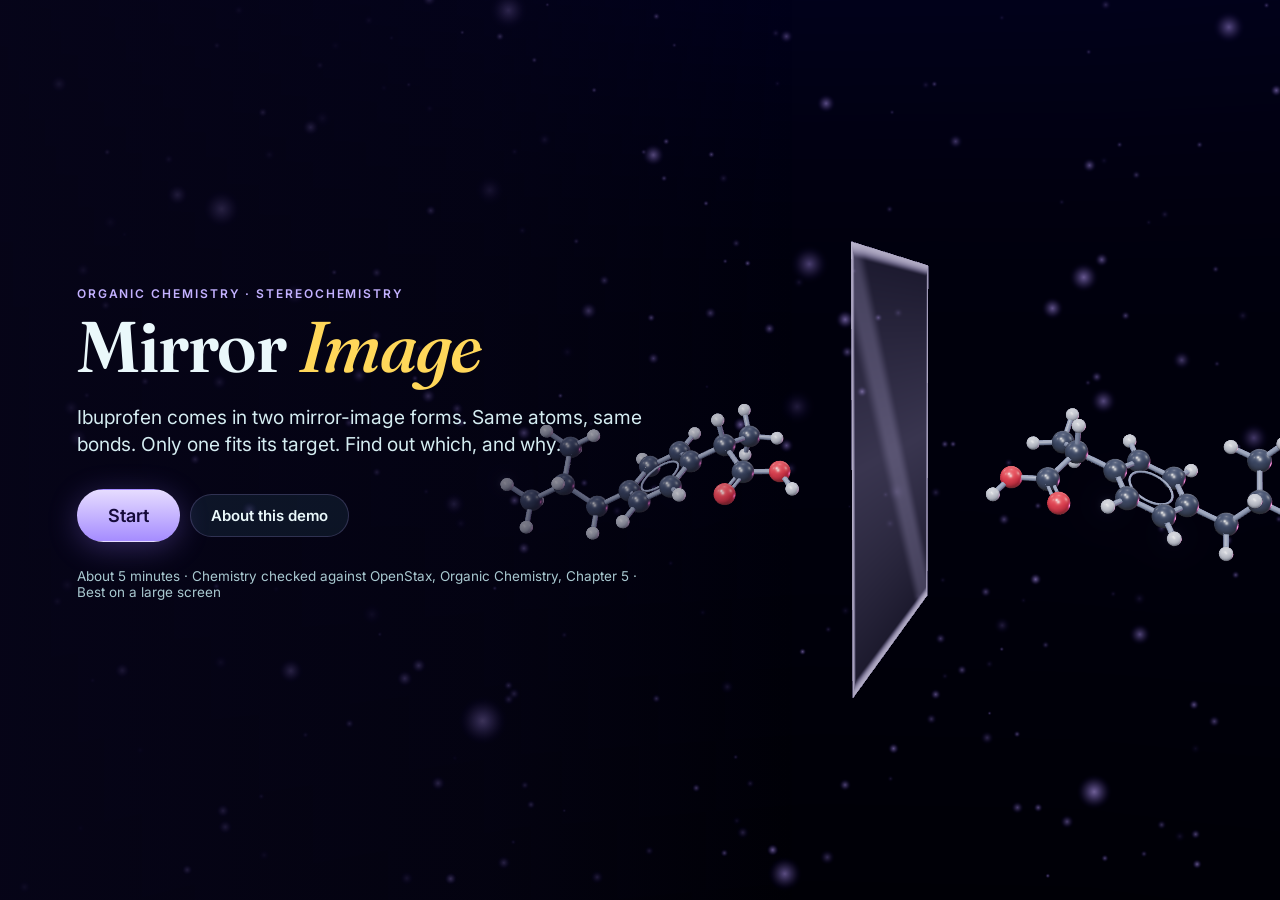
==== commit ddab8187: "Preview at /next: effort report in the debrief The debrief reports time on open decisions and option" ====
--- a/next/index.html
+++ b/next/index.html
@@ -169,13 +169,13 @@
 <div id="modal" role="dialog" aria-modal="true" aria-labelledby="aboutH" hidden>
   <div class="card"><button class="btn sm" id="modalClose" data-act="closeAbout">Close</button><div id="aboutBody"></div></div>
 </div>
-<script>(()=>{var wh=0,Wl=1,Ah=2;var Mr=1,Eh=2,Rs=3,Mi=0,St=1,on=2,Jn=0,Cs=1,Kn=2,Xl=3,ql=4,Rh=5;var Gi=100,Ch=101,Ph=102,Ih=103,Lh=104,Nh=200,Dh=201,Uh=202,Fh=203,Yl=204,$l=205,Oh=206,Bh=207,zh=208,kh=209,Hh=210,Gh=211,Vh=212,Wh=213,Xh=214,wo=0,Ao=1,Eo=2,gs=3,Ro=4,Co=5,Po=6,Io=7,ta=0,qh=1,Yh=2,Un=0,Sr=1,br=2,Tr=3,Vi=4,wr=5,Ar=6,Er=7;var Zl=300,Wi=301,Ps=302,na=303,ia=304,Lo=1e3,Pn=1001,No=1002,Pt=1003,$h=1004;var Rr=1005;var $t=1006,sa=1007;var Qn=1008;var jt=1009,Jl=1010,Kl=1011,Is=1012,ra=1013,Tn=1014,mn=1015,bt=1016,oa=1017,aa=1018,Xi=1020,Ql=35902,jl=35899,ec=1021,tc=1022,wn=1023,qn=1026,jn=1027,la=1028,ca=1029,Si=1030,ha=1031;var ua=1033,Cr=33776,Pr=33777,Ir=33778,Lr=33779,da=35840,fa=35841,pa=35842,ma=35843,ga=36196,_a=37492,xa=37496,va=37488,ya=37489,Nr=37490,Ma=37491,Sa=37808,ba=37809,Ta=37810,wa=37811,Aa=37812,Ea=37813,Ra=37814,Ca=37815,Pa=37816,Ia=37817,La=37818,Na=37819,Da=37820,Ua=37821,Fa=36492,Oa=36494,Ba=36495,za=36283,ka=36284,Dr=36285,Ha=36286;var Qs=2300,Do=2301,bo=2302,Dl=2303,Ul=2400,Fl=2401,Ol=2402;var Zh=3200;var Ur=0,Jh=1,ei="",sn="srgb",js="srgb-linear",er="linear",Ze="srgb";var To=7680;var Kh=519,Qh=512,jh=513,eu=514,nc=515,tu=516,nu=517,ic=518,sc=519,iu=35044,rc=35048;var oc="300 es",fn=2e3,_s=2001;function Md(i){for(let e=i.length-1;e>=0;--e)if(i[e]>=65535)return!0;return!1}function Sd(i){return ArrayBuffer.isView(i)&&!(i instanceof DataView)}function tr(i){return document.createElementNS("http://www.w3.org/1999/xhtml",i)}function su(){let i=tr("canvas");return i.style.display="block",i}var Jc={},xs=null;function ac(...i){let e="THREE."+i.shift();xs?xs("log",e,...i):console.log(e,...i)}function ru(i){let e=i[0];if(typeof e=="string"&&e.startsWith("TSL:")){let t=i[1];t&&t.isStackTrace?i[0]+=" "+t.getLocation():i[1]='Stack trace not available. Enable "THREE.Node.captureStackTrace" to capture stack traces.'}return i}function Le(...i){i=ru(i);let e="THREE."+i.shift();if(xs)xs("warn",e,...i);else{let t=i[0];t&&t.isStackTrace?console.warn(t.getError(e)):console.warn(e,...i)}}function Ne(...i){i=ru(i);let e="THREE."+i.shift();if(xs)xs("error",e,...i);else{let t=i[0];t&&t.isStackTrace?console.error(t.getError(e)):console.error(e,...i)}}function Fi(...i){let e=i.join(" ");e in Jc||(Jc[e]=!0,Le(...i))}function ou(i,e,t){return new Promise(function(n,s){function r(){switch(i.clientWaitSync(e,i.SYNC_FLUSH_COMMANDS_BIT,0)){case i.WAIT_FAILED:s();break;case i.TIMEOUT_EXPIRED:setTimeout(r,t);break;default:n()}}setTimeout(r,t)})}var au={[wo]:wo,[Eo]:Po,[Ro]:Ro,[gs]:Co,[Ao]:Ao,[Po]:Eo,[Io]:Io,[Co]:gs},Ln=class{addEventListener(e,t){this._listeners===void 0&&(this._listeners={});let n=this._listeners;n[e]===void 0&&(n[e]=[]),n[e].indexOf(t)===-1&&n[e].push(t)}hasEventListener(e,t){let n=this._listeners;return n===void 0?!1:n[e]!==void 0&&n[e].indexOf(t)!==-1}removeEventListener(e,t){let n=this._listeners;if(n===void 0)return;let s=n[e];if(s!==void 0){let r=s.indexOf(t);r!==-1&&s.splice(r,1)}}dispatchEvent(e){let t=this._listeners;if(t===void 0)return;let n=t[e.type];if(n!==void 0){e.target=this;let s=n.slice(0);for(let r=0,o=s.length;r<o;r++)s[r].call(this,e);e.target=null}}},kt=["00","01","02","03","04","05","06","07","08","09","0a","0b","0c","0d","0e","0f","10","11","12","13","14","15","16","17","18","19","1a","1b","1c","1d","1e","1f","20","21","22","23","24","25","26","27","28","29","2a","2b","2c","2d","2e","2f","30","31","32","33","34","35","36","37","38","39","3a","3b","3c","3d","3e","3f","40","41","42","43","44","45","46","47","48","49","4a","4b","4c","4d","4e","4f","50","51","52","53","54","55","56","57","58","59","5a","5b","5c","5d","5e","5f","60","61","62","63","64","65","66","67","68","69","6a","6b","6c","6d","6e","6f","70","71","72","73","74","75","76","77","78","79","7a","7b","7c","7d","7e","7f","80","81","82","83","84","85","86","87","88","89","8a","8b","8c","8d","8e","8f","90","91","92","93","94","95","96","97","98","99","9a","9b","9c","9d","9e","9f","a0","a1","a2","a3","a4","a5","a6","a7","a8","a9","aa","ab","ac","ad","ae","af","b0","b1","b2","b3","b4","b5","b6","b7","b8","b9","ba","bb","bc","bd","be","bf","c0","c1","c2","c3","c4","c5","c6","c7","c8","c9","ca","cb","cc","cd","ce","cf","d0","d1","d2","d3","d4","d5","d6","d7","d8","d9","da","db","dc","dd","de","df","e0","e1","e2","e3","e4","e5","e6","e7","e8","e9","ea","eb","ec","ed","ee","ef","f0","f1","f2","f3","f4","f5","f6","f7","f8","f9","fa","fb","fc","fd","fe","ff"];var dl=Math.PI/180,Uo=180/Math.PI;function Fr(){let i=Math.random()*4294967295|0,e=Math.random()*4294967295|0,t=Math.random()*4294967295|0,n=Math.random()*4294967295|0;return(kt[i&255]+kt[i>>8&255]+kt[i>>16&255]+kt[i>>24&255]+"-"+kt[e&255]+kt[e>>8&255]+"-"+kt[e>>16&15|64]+kt[e>>24&255]+"-"+kt[t&63|128]+kt[t>>8&255]+"-"+kt[t>>16&255]+kt[t>>24&255]+kt[n&255]+kt[n>>8&255]+kt[n>>16&255]+kt[n>>24&255]).toLowerCase()}function Ye(i,e,t){return Math.max(e,Math.min(t,i))}function bd(i,e){return(i%e+e)%e}function fl(i,e,t){return(1-t)*i+t*e}function lu(i){return Math.pow(2,Math.floor(Math.log(i)/Math.LN2))}function lc(i){switch(i.constructor){case Uint32Array:return 4294967295;case Uint16Array:return 65535;case Uint8Array:case Uint8ClampedArray:return 255;case Int32Array:return 2147483647;case Int16Array:return 32767;case Int8Array:return 127;default:return}}function Td(i,e){if(e.constructor===Float32Array)return i;let t=lc(e);if(t===void 0)throw new Error("THREE.MathUtils: Invalid component type.");return Math.max(i/t,-1)}function wd(i,e){if(e.constructor===Float32Array)return i;let t=lc(e);if(t===void 0)throw new Error("THREE.MathUtils: Invalid component type.");return Math.round(i*t)}var fc=class fc{constructor(e=0,t=0){this.x=e,this.y=t}get width(){return this.x}set width(e){this.x=e}get height(){return this.y}set height(e){this.y=e}set(e,t){return this.x=e,this.y=t,this}setScalar(e){return this.x=e,this.y=e,this}setX(e){return this.x=e,this}setY(e){return this.y=e,this}setComponent(e,t){switch(e){case 0:this.x=t;break;case 1:this.y=t;break;default:throw new Error("THREE.Vector2: index is out of range: "+e)}return this}getComponent(e){switch(e){case 0:return this.x;case 1:return this.y;default:throw new Error("THREE.Vector2: index is out of range: "+e)}}clone(){return new this.constructor(this.x,this.y)}copy(e){return this.x=e.x,this.y=e.y,this}add(e){return this.x+=e.x,this.y+=e.y,this}addScalar(e){return this.x+=e,this.y+=e,this}addVectors(e,t){return this.x=e.x+t.x,this.y=e.y+t.y,this}addScaledVector(e,t){return this.x+=e.x*t,this.y+=e.y*t,this}sub(e){return this.x-=e.x,this.y-=e.y,this}subScalar(e){return this.x-=e,this.y-=e,this}subVectors(e,t){return this.x=e.x-t.x,this.y=e.y-t.y,this}multiply(e){return this.x*=e.x,this.y*=e.y,this}multiplyScalar(e){return this.x*=e,this.y*=e,this}divide(e){return this.x/=e.x,this.y/=e.y,this}divideScalar(e){return this.multiplyScalar(1/e)}applyMatrix3(e){let t=this.x,n=this.y,s=e.elements;return this.x=s[0]*t+s[3]*n+s[6],this.y=s[1]*t+s[4]*n+s[7],this}min(e){return this.x=Math.min(this.x,e.x),this.y=Math.min(this.y,e.y),this}max(e){return this.x=Math.max(this.x,e.x),this.y=Math.max(this.y,e.y),this}clamp(e,t){return this.x=Ye(this.x,e.x,t.x),this.y=Ye(this.y,e.y,t.y),this}clampScalar(e,t){return this.x=Ye(this.x,e,t),this.y=Ye(this.y,e,t),this}clampLength(e,t){let n=this.length();return this.divideScalar(n||1).multiplyScalar(Ye(n,e,t))}floor(){return this.x=Math.floor(this.x),this.y=Math.floor(this.y),this}ceil(){return this.x=Math.ceil(this.x),this.y=Math.ceil(this.y),this}round(){return this.x=Math.round(this.x),this.y=Math.round(this.y),this}roundToZero(){return this.x=Math.trunc(this.x),this.y=Math.trunc(this.y),this}negate(){return this.x=-this.x,this.y=-this.y,this}dot(e){return this.x*e.x+this.y*e.y}cross(e){return this.x*e.y-this.y*e.x}lengthSq(){return this.x*this.x+this.y*this.y}length(){return Math.sqrt(this.x*this.x+this.y*this.y)}manhattanLength(){return Math.abs(this.x)+Math.abs(this.y)}normalize(){return this.divideScalar(this.length()||1)}angle(){return Math.atan2(-this.y,-this.x)+Math.PI}angleTo(e){let t=Math.sqrt(this.lengthSq()*e.lengthSq());if(t===0)return Math.PI/2;let n=this.dot(e)/t;return Math.acos(Ye(n,-1,1))}distanceTo(e){return Math.sqrt(this.distanceToSquared(e))}distanceToSquared(e){let t=this.x-e.x,n=this.y-e.y;return t*t+n*n}manhattanDistanceTo(e){return Math.abs(this.x-e.x)+Math.abs(this.y-e.y)}setLength(e){return this.normalize().multiplyScalar(e)}lerp(e,t){return this.x+=(e.x-this.x)*t,this.y+=(e.y-this.y)*t,this}lerpVectors(e,t,n){return this.x=e.x+(t.x-e.x)*n,this.y=e.y+(t.y-e.y)*n,this}equals(e){return e.x===this.x&&e.y===this.y}fromArray(e,t=0){return this.x=e[t],this.y=e[t+1],this}toArray(e=[],t=0){return e[t]=this.x,e[t+1]=this.y,e}fromBufferAttribute(e,t){return this.x=e.getX(t),this.y=e.getY(t),this}rotateAround(e,t){let n=Math.cos(t),s=Math.sin(t),r=this.x-e.x,o=this.y-e.y;return this.x=r*n-o*s+e.x,this.y=r*s+o*n+e.y,this}random(){return this.x=Math.random(),this.y=Math.random(),this}*[Symbol.iterator](){yield this.x,yield this.y}};fc.prototype.isVector2=!0;var Re=fc,at=class{constructor(e=0,t=0,n=0,s=1){this.isQuaternion=!0,this._x=e,this._y=t,this._z=n,this._w=s}static slerpFlat(e,t,n,s,r,o,a){let l=n[s+0],c=n[s+1],h=n[s+2],d=n[s+3],u=r[o+0],f=r[o+1],g=r[o+2],y=r[o+3];if(d!==y||l!==u||c!==f||h!==g){let m=l*u+c*f+h*g+d*y;m<0&&(u=-u,f=-f,g=-g,y=-y,m=-m);let p=1-a;if(m<.9995){let S=Math.acos(m),E=Math.sin(S);p=Math.sin(p*S)/E,a=Math.sin(a*S)/E,l=l*p+u*a,c=c*p+f*a,h=h*p+g*a,d=d*p+y*a}else{l=l*p+u*a,c=c*p+f*a,h=h*p+g*a,d=d*p+y*a;let S=1/Math.sqrt(l*l+c*c+h*h+d*d);l*=S,c*=S,h*=S,d*=S}}e[t]=l,e[t+1]=c,e[t+2]=h,e[t+3]=d}static multiplyQuaternionsFlat(e,t,n,s,r,o){let a=n[s],l=n[s+1],c=n[s+2],h=n[s+3],d=r[o],u=r[o+1],f=r[o+2],g=r[o+3];return e[t]=a*g+h*d+l*f-c*u,e[t+1]=l*g+h*u+c*d-a*f,e[t+2]=c*g+h*f+a*u-l*d,e[t+3]=h*g-a*d-l*u-c*f,e}get x(){return this._x}set x(e){this._x=e,this._onChangeCallback()}get y(){return this._y}set y(e){this._y=e,this._onChangeCallback()}get z(){return this._z}set z(e){this._z=e,this._onChangeCallback()}get w(){return this._w}set w(e){this._w=e,this._onChangeCallback()}set(e,t,n,s){return this._x=e,this._y=t,this._z=n,this._w=s,this._onChangeCallback(),this}clone(){return new this.constructor(this._x,this._y,this._z,this._w)}copy(e){return this._x=e.x,this._y=e.y,this._z=e.z,this._w=e.w,this._onChangeCallback(),this}setFromEuler(e,t=!0){let n=e._x,s=e._y,r=e._z,o=e._order,a=Math.cos,l=Math.sin,c=a(n/2),h=a(s/2),d=a(r/2),u=l(n/2),f=l(s/2),g=l(r/2);switch(o){case"XYZ":this._x=u*h*d+c*f*g,this._y=c*f*d-u*h*g,this._z=c*h*g+u*f*d,this._w=c*h*d-u*f*g;break;case"YXZ":this._x=u*h*d+c*f*g,this._y=c*f*d-u*h*g,this._z=c*h*g-u*f*d,this._w=c*h*d+u*f*g;break;case"ZXY":this._x=u*h*d-c*f*g,this._y=c*f*d+u*h*g,this._z=c*h*g+u*f*d,this._w=c*h*d-u*f*g;break;case"ZYX":this._x=u*h*d-c*f*g,this._y=c*f*d+u*h*g,this._z=c*h*g-u*f*d,this._w=c*h*d+u*f*g;break;case"YZX":this._x=u*h*d+c*f*g,this._y=c*f*d+u*h*g,this._z=c*h*g-u*f*d,this._w=c*h*d-u*f*g;break;case"XZY":this._x=u*h*d-c*f*g,this._y=c*f*d-u*h*g,this._z=c*h*g+u*f*d,this._w=c*h*d+u*f*g;break;default:Le("Quaternion: .setFromEuler() encountered an unknown order: "+o)}return t===!0&&this._onChangeCallback(),this}setFromAxisAngle(e,t){let n=t/2,s=Math.sin(n);return this._x=e.x*s,this._y=e.y*s,this._z=e.z*s,this._w=Math.cos(n),this._onChangeCallback(),this}setFromRotationMatrix(e){let t=e.elements,n=t[0],s=t[4],r=t[8],o=t[1],a=t[5],l=t[9],c=t[2],h=t[6],d=t[10],u=n+a+d;if(u>0){let f=.5/Math.sqrt(u+1);this._w=.25/f,this._x=(h-l)*f,this._y=(r-c)*f,this._z=(o-s)*f}else if(n>a&&n>d){let f=2*Math.sqrt(1+n-a-d);this._w=(h-l)/f,this._x=.25*f,this._y=(s+o)/f,this._z=(r+c)/f}else if(a>d){let f=2*Math.sqrt(1+a-n-d);this._w=(r-c)/f,this._x=(s+o)/f,this._y=.25*f,this._z=(l+h)/f}else{let f=2*Math.sqrt(1+d-n-a);this._w=(o-s)/f,this._x=(r+c)/f,this._y=(l+h)/f,this._z=.25*f}return this._onChangeCallback(),this}setFromUnitVectors(e,t){let n=e.dot(t)+1;return n<1e-8?(n=0,Math.abs(e.x)>Math.abs(e.z)?(this._x=-e.y,this._y=e.x,this._z=0,this._w=n):(this._x=0,this._y=-e.z,this._z=e.y,this._w=n)):(this._x=e.y*t.z-e.z*t.y,this._y=e.z*t.x-e.x*t.z,this._z=e.x*t.y-e.y*t.x,this._w=n),this.normalize()}angleTo(e){return 2*Math.acos(Math.abs(Ye(this.dot(e),-1,1)))}rotateTowards(e,t){let n=this.angleTo(e);if(n===0)return this;let s=Math.min(1,t/n);return this.slerp(e,s),this}identity(){return this.set(0,0,0,1)}invert(){return this.conjugate()}conjugate(){return this._x*=-1,this._y*=-1,this._z*=-1,this._onChangeCallback(),this}dot(e){return this._x*e._x+this._y*e._y+this._z*e._z+this._w*e._w}lengthSq(){return this._x*this._x+this._y*this._y+this._z*this._z+this._w*this._w}length(){return Math.sqrt(this._x*this._x+this._y*this._y+this._z*this._z+this._w*this._w)}normalize(){let e=this.length();return e===0?(this._x=0,this._y=0,this._z=0,this._w=1):(e=1/e,this._x=this._x*e,this._y=this._y*e,this._z=this._z*e,this._w=this._w*e),this._onChangeCallback(),this}multiply(e){return this.multiplyQuaternions(this,e)}premultiply(e){return this.multiplyQuaternions(e,this)}multiplyQuaternions(e,t){let n=e._x,s=e._y,r=e._z,o=e._w,a=t._x,l=t._y,c=t._z,h=t._w;return this._x=n*h+o*a+s*c-r*l,this._y=s*h+o*l+r*a-n*c,this._z=r*h+o*c+n*l-s*a,this._w=o*h-n*a-s*l-r*c,this._onChangeCallback(),this}slerp(e,t){let n=e._x,s=e._y,r=e._z,o=e._w,a=this.dot(e);a<0&&(n=-n,s=-s,r=-r,o=-o,a=-a);let l=1-t;if(a<.9995){let c=Math.acos(a),h=Math.sin(c);l=Math.sin(l*c)/h,t=Math.sin(t*c)/h,this._x=this._x*l+n*t,this._y=this._y*l+s*t,this._z=this._z*l+r*t,this._w=this._w*l+o*t,this._onChangeCallback()}else this._x=this._x*l+n*t,this._y=this._y*l+s*t,this._z=this._z*l+r*t,this._w=this._w*l+o*t,this.normalize();return this}slerpQuaternions(e,t,n){return this.copy(e).slerp(t,n)}random(){let e=2*Math.PI*Math.random(),t=2*Math.PI*Math.random(),n=Math.random(),s=Math.sqrt(1-n),r=Math.sqrt(n);return this.set(s*Math.sin(e),s*Math.cos(e),r*Math.sin(t),r*Math.cos(t))}equals(e){return e._x===this._x&&e._y===this._y&&e._z===this._z&&e._w===this._w}fromArray(e,t=0){return this._x=e[t],this._y=e[t+1],this._z=e[t+2],this._w=e[t+3],this._onChangeCallback(),this}toArray(e=[],t=0){return e[t]=this._x,e[t+1]=this._y,e[t+2]=this._z,e[t+3]=this._w,e}fromBufferAttribute(e,t){return this._x=e.getX(t),this._y=e.getY(t),this._z=e.getZ(t),this._w=e.getW(t),this._onChangeCallback(),this}toJSON(){return this.toArray()}_onChange(e){return this._onChangeCallback=e,this}_onChangeCallback(){}*[Symbol.iterator](){yield this._x,yield this._y,yield this._z,yield this._w}},pc=class pc{constructor(e=0,t=0,n=0){this.x=e,this.y=t,this.z=n}set(e,t,n){return n===void 0&&(n=this.z),this.x=e,this.y=t,this.z=n,this}setScalar(e){return this.x=e,this.y=e,this.z=e,this}setX(e){return this.x=e,this}setY(e){return this.y=e,this}setZ(e){return this.z=e,this}setComponent(e,t){switch(e){case 0:this.x=t;break;case 1:this.y=t;break;case 2:this.z=t;break;default:throw new Error("THREE.Vector3: index is out of range: "+e)}return this}getComponent(e){switch(e){case 0:return this.x;case 1:return this.y;case 2:return this.z;default:throw new Error("THREE.Vector3: index is out of range: "+e)}}clone(){return new this.constructor(this.x,this.y,this.z)}copy(e){return this.x=e.x,this.y=e.y,this.z=e.z,this}add(e){return this.x+=e.x,this.y+=e.y,this.z+=e.z,this}addScalar(e){return this.x+=e,this.y+=e,this.z+=e,this}addVectors(e,t){return this.x=e.x+t.x,this.y=e.y+t.y,this.z=e.z+t.z,this}addScaledVector(e,t){return this.x+=e.x*t,this.y+=e.y*t,this.z+=e.z*t,this}sub(e){return this.x-=e.x,this.y-=e.y,this.z-=e.z,this}subScalar(e){return this.x-=e,this.y-=e,this.z-=e,this}subVectors(e,t){return this.x=e.x-t.x,this.y=e.y-t.y,this.z=e.z-t.z,this}multiply(e){return this.x*=e.x,this.y*=e.y,this.z*=e.z,this}multiplyScalar(e){return this.x*=e,this.y*=e,this.z*=e,this}multiplyVectors(e,t){return this.x=e.x*t.x,this.y=e.y*t.y,this.z=e.z*t.z,this}applyEuler(e){return this.applyQuaternion(Kc.setFromEuler(e))}applyAxisAngle(e,t){return this.applyQuaternion(Kc.setFromAxisAngle(e,t))}applyMatrix3(e){let t=this.x,n=this.y,s=this.z,r=e.elements;return this.x=r[0]*t+r[3]*n+r[6]*s,this.y=r[1]*t+r[4]*n+r[7]*s,this.z=r[2]*t+r[5]*n+r[8]*s,this}applyNormalMatrix(e){return this.applyMatrix3(e).normalize()}applyMatrix4(e){let t=this.x,n=this.y,s=this.z,r=e.elements,o=1/(r[3]*t+r[7]*n+r[11]*s+r[15]);return this.x=(r[0]*t+r[4]*n+r[8]*s+r[12])*o,this.y=(r[1]*t+r[5]*n+r[9]*s+r[13])*o,this.z=(r[2]*t+r[6]*n+r[10]*s+r[14])*o,this}applyQuaternion(e){let t=this.x,n=this.y,s=this.z,r=e.x,o=e.y,a=e.z,l=e.w,c=2*(o*s-a*n),h=2*(a*t-r*s),d=2*(r*n-o*t);return this.x=t+l*c+o*d-a*h,this.y=n+l*h+a*c-r*d,this.z=s+l*d+r*h-o*c,this}project(e){return this.applyMatrix4(e.matrixWorldInverse).applyMatrix4(e.projectionMatrix)}unproject(e){return this.applyMatrix4(e.projectionMatrixInverse).applyMatrix4(e.matrixWorld)}transformDirection(e){let t=this.x,n=this.y,s=this.z,r=e.elements;return this.x=r[0]*t+r[4]*n+r[8]*s,this.y=r[1]*t+r[5]*n+r[9]*s,this.z=r[2]*t+r[6]*n+r[10]*s,this.normalize()}divide(e){return this.x/=e.x,this.y/=e.y,this.z/=e.z,this}divideScalar(e){return this.multiplyScalar(1/e)}min(e){return this.x=Math.min(this.x,e.x),this.y=Math.min(this.y,e.y),this.z=Math.min(this.z,e.z),this}max(e){return this.x=Math.max(this.x,e.x),this.y=Math.max(this.y,e.y),this.z=Math.max(this.z,e.z),this}clamp(e,t){return this.x=Ye(this.x,e.x,t.x),this.y=Ye(this.y,e.y,t.y),this.z=Ye(this.z,e.z,t.z),this}clampScalar(e,t){return this.x=Ye(this.x,e,t),this.y=Ye(this.y,e,t),this.z=Ye(this.z,e,t),this}clampLength(e,t){let n=this.length();return this.divideScalar(n||1).multiplyScalar(Ye(n,e,t))}floor(){return this.x=Math.floor(this.x),this.y=Math.floor(this.y),this.z=Math.floor(this.z),this}ceil(){return this.x=Math.ceil(this.x),this.y=Math.ceil(this.y),this.z=Math.ceil(this.z),this}round(){return this.x=Math.round(this.x),this.y=Math.round(this.y),this.z=Math.round(this.z),this}roundToZero(){return this.x=Math.trunc(this.x),this.y=Math.trunc(this.y),this.z=Math.trunc(this.z),this}negate(){return this.x=-this.x,this.y=-this.y,this.z=-this.z,this}dot(e){return this.x*e.x+this.y*e.y+this.z*e.z}lengthSq(){return this.x*this.x+this.y*this.y+this.z*this.z}length(){return Math.sqrt(this.x*this.x+this.y*this.y+this.z*this.z)}manhattanLength(){return Math.abs(this.x)+Math.abs(this.y)+Math.abs(this.z)}normalize(){return this.divideScalar(this.length()||1)}setLength(e){return this.normalize().multiplyScalar(e)}lerp(e,t){return this.x+=(e.x-this.x)*t,this.y+=(e.y-this.y)*t,this.z+=(e.z-this.z)*t,this}lerpVectors(e,t,n){return this.x=e.x+(t.x-e.x)*n,this.y=e.y+(t.y-e.y)*n,this.z=e.z+(t.z-e.z)*n,this}cross(e){return this.crossVectors(this,e)}crossVectors(e,t){let n=e.x,s=e.y,r=e.z,o=t.x,a=t.y,l=t.z;return this.x=s*l-r*a,this.y=r*o-n*l,this.z=n*a-s*o,this}projectOnVector(e){let t=e.lengthSq();if(t===0)return this.set(0,0,0);let n=e.dot(this)/t;return this.copy(e).multiplyScalar(n)}projectOnPlane(e){return pl.copy(this).projectOnVector(e),this.sub(pl)}reflect(e){return this.sub(pl.copy(e).multiplyScalar(2*this.dot(e)))}angleTo(e){let t=Math.sqrt(this.lengthSq()*e.lengthSq());if(t===0)return Math.PI/2;let n=this.dot(e)/t;return Math.acos(Ye(n,-1,1))}distanceTo(e){return Math.sqrt(this.distanceToSquared(e))}distanceToSquared(e){let t=this.x-e.x,n=this.y-e.y,s=this.z-e.z;return t*t+n*n+s*s}manhattanDistanceTo(e){return Math.abs(this.x-e.x)+Math.abs(this.y-e.y)+Math.abs(this.z-e.z)}setFromSpherical(e){return this.setFromSphericalCoords(e.radius,e.phi,e.theta)}setFromSphericalCoords(e,t,n){let s=Math.sin(t)*e;return this.x=s*Math.sin(n),this.y=Math.cos(t)*e,this.z=s*Math.cos(n),this}setFromCylindrical(e){return this.setFromCylindricalCoords(e.radius,e.theta,e.y)}setFromCylindricalCoords(e,t,n){return this.x=e*Math.sin(t),this.y=n,this.z=e*Math.cos(t),this}setFromMatrixPosition(e){let t=e.elements;return this.x=t[12],this.y=t[13],this.z=t[14],this}setFromMatrixScale(e){let t=this.setFromMatrixColumn(e,0).length(),n=this.setFromMatrixColumn(e,1).length(),s=this.setFromMatrixColumn(e,2).length();return this.x=t,this.y=n,this.z=s,this}setFromMatrixColumn(e,t){return this.fromArray(e.elements,t*4)}setFromMatrix3Column(e,t){return this.fromArray(e.elements,t*3)}setFromEuler(e){return this.x=e._x,this.y=e._y,this.z=e._z,this}setFromColor(e){return this.x=e.r,this.y=e.g,this.z=e.b,this}equals(e){return e.x===this.x&&e.y===this.y&&e.z===this.z}fromArray(e,t=0){return this.x=e[t],this.y=e[t+1],this.z=e[t+2],this}toArray(e=[],t=0){return e[t]=this.x,e[t+1]=this.y,e[t+2]=this.z,e}fromBufferAttribute(e,t){return this.x=e.getX(t),this.y=e.getY(t),this.z=e.getZ(t),this}random(){return this.x=Math.random(),this.y=Math.random(),this.z=Math.random(),this}randomDirection(){let e=Math.random()*Math.PI*2,t=Math.random()*2-1,n=Math.sqrt(1-t*t);return this.x=n*Math.cos(e),this.y=t,this.z=n*Math.sin(e),this}*[Symbol.iterator](){yield this.x,yield this.y,yield this.z}};pc.prototype.isVector3=!0;var F=pc,pl=new F,Kc=new at,mc=class mc{constructor(e,t,n,s,r,o,a,l,c){this.elements=[1,0,0,0,1,0,0,0,1],e!==void 0&&this.set(e,t,n,s,r,o,a,l,c)}set(e,t,n,s,r,o,a,l,c){let h=this.elements;return h[0]=e,h[1]=s,h[2]=a,h[3]=t,h[4]=r,h[5]=l,h[6]=n,h[7]=o,h[8]=c,this}identity(){return this.set(1,0,0,0,1,0,0,0,1),this}copy(e){let t=this.elements,n=e.elements;return t[0]=n[0],t[1]=n[1],t[2]=n[2],t[3]=n[3],t[4]=n[4],t[5]=n[5],t[6]=n[6],t[7]=n[7],t[8]=n[8],this}extractBasis(e,t,n){return e.setFromMatrix3Column(this,0),t.setFromMatrix3Column(this,1),n.setFromMatrix3Column(this,2),this}setFromMatrix4(e){let t=e.elements;return this.set(t[0],t[4],t[8],t[1],t[5],t[9],t[2],t[6],t[10]),this}multiply(e){return this.multiplyMatrices(this,e)}premultiply(e){return this.multiplyMatrices(e,this)}multiplyMatrices(e,t){let n=e.elements,s=t.elements,r=this.elements,o=n[0],a=n[3],l=n[6],c=n[1],h=n[4],d=n[7],u=n[2],f=n[5],g=n[8],y=s[0],m=s[3],p=s[6],S=s[1],E=s[4],b=s[7],A=s[2],T=s[5],_=s[8];return r[0]=o*y+a*S+l*A,r[3]=o*m+a*E+l*T,r[6]=o*p+a*b+l*_,r[1]=c*y+h*S+d*A,r[4]=c*m+h*E+d*T,r[7]=c*p+h*b+d*_,r[2]=u*y+f*S+g*A,r[5]=u*m+f*E+g*T,r[8]=u*p+f*b+g*_,this}multiplyScalar(e){let t=this.elements;return t[0]*=e,t[3]*=e,t[6]*=e,t[1]*=e,t[4]*=e,t[7]*=e,t[2]*=e,t[5]*=e,t[8]*=e,this}determinant(){let e=this.elements,t=e[0],n=e[1],s=e[2],r=e[3],o=e[4],a=e[5],l=e[6],c=e[7],h=e[8];return t*o*h-t*a*c-n*r*h+n*a*l+s*r*c-s*o*l}invert(){let e=this.elements,t=e[0],n=e[1],s=e[2],r=e[3],o=e[4],a=e[5],l=e[6],c=e[7],h=e[8],d=h*o-a*c,u=a*l-h*r,f=c*r-o*l,g=t*d+n*u+s*f;if(g===0)return this.set(0,0,0,0,0,0,0,0,0);let y=1/g;return e[0]=d*y,e[1]=(s*c-h*n)*y,e[2]=(a*n-s*o)*y,e[3]=u*y,e[4]=(h*t-s*l)*y,e[5]=(s*r-a*t)*y,e[6]=f*y,e[7]=(n*l-c*t)*y,e[8]=(o*t-n*r)*y,this}transpose(){let e,t=this.elements;return e=t[1],t[1]=t[3],t[3]=e,e=t[2],t[2]=t[6],t[6]=e,e=t[5],t[5]=t[7],t[7]=e,this}getNormalMatrix(e){return this.setFromMatrix4(e).invert().transpose()}transposeIntoArray(e){let t=this.elements;return e[0]=t[0],e[1]=t[3],e[2]=t[6],e[3]=t[1],e[4]=t[4],e[5]=t[7],e[6]=t[2],e[7]=t[5],e[8]=t[8],this}setUvTransform(e,t,n,s,r,o,a){let l=Math.cos(r),c=Math.sin(r);return this.set(n*l,n*c,-n*(l*o+c*a)+o+e,-s*c,s*l,-s*(-c*o+l*a)+a+t,0,0,1),this}scale(e,t){return Fi("Matrix3: .scale() is deprecated. Use .makeScale() instead."),this.premultiply(ml.makeScale(e,t)),this}rotate(e){return Fi("Matrix3: .rotate() is deprecated. Use .makeRotation() instead."),this.premultiply(ml.makeRotation(-e)),this}translate(e,t){return Fi("Matrix3: .translate() is deprecated. Use .makeTranslation() instead."),this.premultiply(ml.makeTranslation(e,t)),this}makeTranslation(e,t){return e.isVector2?this.set(1,0,e.x,0,1,e.y,0,0,1):this.set(1,0,e,0,1,t,0,0,1),this}makeRotation(e){let t=Math.cos(e),n=Math.sin(e);return this.set(t,-n,0,n,t,0,0,0,1),this}makeScale(e,t){return this.set(e,0,0,0,t,0,0,0,1),this}equals(e){let t=this.elements,n=e.elements;for(let s=0;s<9;s++)if(t[s]!==n[s])return!1;return!0}fromArray(e,t=0){for(let n=0;n<9;n++)this.elements[n]=e[n+t];return this}toArray(e=[],t=0){let n=this.elements;return e[t]=n[0],e[t+1]=n[1],e[t+2]=n[2],e[t+3]=n[3],e[t+4]=n[4],e[t+5]=n[5],e[t+6]=n[6],e[t+7]=n[7],e[t+8]=n[8],e}clone(){return new this.constructor().fromArray(this.elements)}};mc.prototype.isMatrix3=!0;var Ue=mc,ml=new Ue,Qc=new Ue().set(.4123908,.3575843,.1804808,.212639,.7151687,.0721923,.0193308,.1191948,.9505322),jc=new Ue().set(3.2409699,-1.5373832,-.4986108,-.9692436,1.8759675,.0415551,.0556301,-.203977,1.0569715);function Ad(){let i={enabled:!0,workingColorSpace:js,spaces:{},convert:function(s,r,o){return this.enabled===!1||r===o||!r||!o||(this.spaces[r].transfer===Ze&&(s.r=Xn(s.r),s.g=Xn(s.g),s.b=Xn(s.b)),this.spaces[r].primaries!==this.spaces[o].primaries&&(s.applyMatrix3(this.spaces[r].toXYZ),s.applyMatrix3(this.spaces[o].fromXYZ)),this.spaces[o].transfer===Ze&&(s.r=ms(s.r),s.g=ms(s.g),s.b=ms(s.b))),s},workingToColorSpace:function(s,r){return this.convert(s,this.workingColorSpace,r)},colorSpaceToWorking:function(s,r){return this.convert(s,r,this.workingColorSpace)},getPrimaries:function(s){return this.spaces[s].primaries},getTransfer:function(s){return s===ei?er:this.spaces[s].transfer},getToneMappingMode:function(s){return this.spaces[s].outputColorSpaceConfig.toneMappingMode||"standard"},getLuminanceCoefficients:function(s,r=this.workingColorSpace){return s.fromArray(this.spaces[r].luminanceCoefficients)},define:function(s){Object.assign(this.spaces,s)},_getMatrix:function(s,r,o){return s.copy(this.spaces[o].fromXYZ).multiply(this.spaces[r].toXYZ)},_getDrawingBufferColorSpace:function(s){return this.spaces[s].outputColorSpaceConfig.drawingBufferColorSpace},_getUnpackColorSpace:function(s=this.workingColorSpace){return this.spaces[s].workingColorSpaceConfig.unpackColorSpace}},e=[.64,.33,.3,.6,.15,.06],t=[.2126,.7152,.0722],n=[.3127,.329];return i.define({[js]:{primaries:e,whitePoint:n,transfer:er,toXYZ:Qc,fromXYZ:jc,luminanceCoefficients:t,workingColorSpaceConfig:{unpackColorSpace:sn},outputColorSpaceConfig:{drawingBufferColorSpace:sn}},[sn]:{primaries:e,whitePoint:n,transfer:Ze,toXYZ:Qc,fromXYZ:jc,luminanceCoefficients:t,outputColorSpaceConfig:{drawingBufferColorSpace:sn}}}),i}var Ve=Ad();function Xn(i){return i<.04045?i*.0773993808:Math.pow(i*.9478672986+.0521327014,2.4)}function ms(i){return i<.0031308?i*12.92:1.055*Math.pow(i,.41666)-.055}var ts,Fo=class{static getDataURL(e,t="image/png"){if(/^data:/i.test(e.src)||typeof HTMLCanvasElement>"u")return e.src;let n;if(e instanceof HTMLCanvasElement)n=e;else{ts===void 0&&(ts=tr("canvas")),ts.width=e.width,ts.height=e.height;let s=ts.getContext("2d");e instanceof ImageData?s.putImageData(e,0,0):s.drawImage(e,0,0,e.width,e.height),n=ts}return n.toDataURL(t)}static sRGBToLinear(e){if(typeof HTMLImageElement<"u"&&e instanceof HTMLImageElement||typeof HTMLCanvasElement<"u"&&e instanceof HTMLCanvasElement||typeof ImageBitmap<"u"&&e instanceof ImageBitmap){let t=tr("canvas");t.width=e.width,t.height=e.height;let n=t.getContext("2d");n.drawImage(e,0,0,e.width,e.height);let s=n.getImageData(0,0,e.width,e.height),r=s.data;for(let o=0;o<r.length;o++)r[o]=Xn(r[o]/255)*255;return n.putImageData(s,0,0),t}else if(e.data){let t=e.data.slice(0);for(let n=0;n<t.length;n++)t instanceof Uint8Array||t instanceof Uint8ClampedArray?t[n]=Math.floor(Xn(t[n]/255)*255):t[n]=Xn(t[n]);return{data:t,width:e.width,height:e.height}}else return Le("ImageUtils.sRGBToLinear(): Unsupported image type. No color space conversion applied."),e}},Ed=0,vs=class{constructor(e=null){this.isTextureSource=!0,Object.defineProperty(this,"id",{value:Ed++}),this.uuid=Fr(),this.data=e,this.dataReady=!0,this.version=0}getSize(e){let t=this.data;return typeof HTMLVideoElement<"u"&&t instanceof HTMLVideoElement?e.set(t.videoWidth,t.videoHeight,0):typeof VideoFrame<"u"&&t instanceof VideoFrame?e.set(t.displayWidth,t.displayHeight,0):t!==null?e.set(t.width||0,t.height||0,t.depth||0):e.set(0,0,0),e}set needsUpdate(e){e===!0&&this.version++}toJSON(e){let t=e===void 0||typeof e=="string";if(!t&&e.images[this.uuid]!==void 0)return e.images[this.uuid];let n={uuid:this.uuid,url:""},s=this.data;if(s!==null){let r;if(Array.isArray(s)){r=[];for(let o=0,a=s.length;o<a;o++)s[o].isDataTexture?r.push(gl(s[o].image)):r.push(gl(s[o]))}else r=gl(s);n.url=r}return t||(e.images[this.uuid]=n),n}};function gl(i){return typeof HTMLImageElement<"u"&&i instanceof HTMLImageElement||typeof HTMLCanvasElement<"u"&&i instanceof HTMLCanvasElement||typeof ImageBitmap<"u"&&i instanceof ImageBitmap?Fo.getDataURL(i):i.data?{data:Array.from(i.data),width:i.width,height:i.height,type:i.data.constructor.name}:(Le("Texture: Unable to serialize Texture."),{})}var Rd=0,_l=new F,Kt=class i extends Ln{constructor(e=i.DEFAULT_IMAGE,t=i.DEFAULT_MAPPING,n=Pn,s=Pn,r=$t,o=Qn,a=wn,l=jt,c=i.DEFAULT_ANISOTROPY,h=ei){super(),this.isTexture=!0,Object.defineProperty(this,"id",{value:Rd++}),this.uuid=Fr(),this.name="",this.source=new vs(e),this.mipmaps=[],this.mapping=t,this.channel=0,this.wrapS=n,this.wrapT=s,this.magFilter=r,this.minFilter=o,this.anisotropy=c,this.format=a,this.internalFormat=null,this.type=l,this.offset=new Re(0,0),this.repeat=new Re(1,1),this.center=new Re(0,0),this.rotation=0,this.matrixAutoUpdate=!0,this.matrix=new Ue,this.generateMipmaps=!0,this.mipmapsAutoUpdate=!0,this.premultiplyAlpha=!1,this.flipY=!0,this.unpackAlignment=4,this.colorSpace=h,this.userData={},this.updateRanges=[],this.version=0,this.onUpdate=null,this.renderTarget=null,this.isRenderTargetTexture=!1,this.isArrayTexture=!!(e&&e.depth&&e.depth>1),this.pmremVersion=0,this.isPMREMTexture=!1,this.normalized=!1}get width(){return this.source.getSize(_l).x}get height(){return this.source.getSize(_l).y}get depth(){return this.source.getSize(_l).z}get image(){return this.source.data}set image(e){this.source.data=e}updateMatrix(){this.matrix.setUvTransform(this.offset.x,this.offset.y,this.repeat.x,this.repeat.y,this.rotation,this.center.x,this.center.y)}addUpdateRange(e,t){this.updateRanges.push({start:e,count:t})}clearUpdateRanges(){this.updateRanges.length=0}clone(){return new this.constructor().copy(this)}copy(e){return this.name=e.name,this.source=e.source,this.mipmaps=e.mipmaps.slice(0),this.mapping=e.mapping,this.channel=e.channel,this.wrapS=e.wrapS,this.wrapT=e.wrapT,this.magFilter=e.magFilter,this.minFilter=e.minFilter,this.anisotropy=e.anisotropy,this.format=e.format,this.internalFormat=e.internalFormat,this.type=e.type,this.normalized=e.normalized,this.offset.copy(e.offset),this.repeat.copy(e.repeat),this.center.copy(e.center),this.rotation=e.rotation,this.matrixAutoUpdate=e.matrixAutoUpdate,this.matrix.copy(e.matrix),this.generateMipmaps=e.generateMipmaps,this.mipmapsAutoUpdate=e.mipmapsAutoUpdate,this.premultiplyAlpha=e.premultiplyAlpha,this.flipY=e.flipY,this.unpackAlignment=e.unpackAlignment,this.colorSpace=e.colorSpace,this.renderTarget=e.renderTarget,this.isRenderTargetTexture=e.isRenderTargetTexture,this.isPMREMTexture=e.isPMREMTexture,this.isArrayTexture=e.isArrayTexture,this.userData=JSON.parse(JSON.stringify(e.userData)),this.needsUpdate=!0,this}setValues(e){for(let t in e){let n=e[t];if(n===void 0){Le(`Texture.setValues(): parameter '${t}' has value of undefined.`);continue}let s=this[t];if(s===void 0){Le(`Texture.setValues(): property '${t}' does not exist.`);continue}s&&n&&s.isVector2&&n.isVector2||s&&n&&s.isVector3&&n.isVector3||s&&n&&s.isMatrix3&&n.isMatrix3?s.copy(n):this[t]=n}}toJSON(e){let t=e===void 0||typeof e=="string";if(!t&&e.textures[this.uuid]!==void 0)return e.textures[this.uuid];let n={metadata:{version:4.7,type:"Texture",generator:"Texture.toJSON"},uuid:this.uuid,name:this.name,image:this.source.toJSON(e).uuid,mapping:this.mapping,channel:this.channel,repeat:[this.repeat.x,this.repeat.y],offset:[this.offset.x,this.offset.y],center:[this.center.x,this.center.y],rotation:this.rotation,wrap:[this.wrapS,this.wrapT],format:this.format,internalFormat:this.internalFormat,type:this.type,normalized:this.normalized,colorSpace:this.colorSpace,minFilter:this.minFilter,magFilter:this.magFilter,anisotropy:this.anisotropy,flipY:this.flipY,generateMipmaps:this.generateMipmaps,mipmapsAutoUpdate:this.mipmapsAutoUpdate,premultiplyAlpha:this.premultiplyAlpha,unpackAlignment:this.unpackAlignment};return Object.keys(this.userData).length>0&&(n.userData=this.userData),t||(e.textures[this.uuid]=n),n}dispose(){this.dispatchEvent({type:"dispose"})}transformUv(e){if(this.mapping!==Zl)return e;if(e.applyMatrix3(this.matrix),e.x<0||e.x>1)switch(this.wrapS){case Lo:e.x=e.x-Math.floor(e.x);break;case Pn:e.x=e.x<0?0:1;break;case No:Math.abs(Math.floor(e.x)%2)===1?e.x=Math.ceil(e.x)-e.x:e.x=e.x-Math.floor(e.x);break}if(e.y<0||e.y>1)switch(this.wrapT){case Lo:e.y=e.y-Math.floor(e.y);break;case Pn:e.y=e.y<0?0:1;break;case No:Math.abs(Math.floor(e.y)%2)===1?e.y=Math.ceil(e.y)-e.y:e.y=e.y-Math.floor(e.y);break}return this.flipY&&(e.y=1-e.y),e}set needsUpdate(e){e===!0&&(this.version++,this.source.needsUpdate=!0)}set needsPMREMUpdate(e){e===!0&&this.pmremVersion++}};Kt.DEFAULT_IMAGE=null;Kt.DEFAULT_MAPPING=Zl;Kt.DEFAULT_ANISOTROPY=1;var gc=class gc{constructor(e=0,t=0,n=0,s=1){this.x=e,this.y=t,this.z=n,this.w=s}get width(){return this.z}set width(e){this.z=e}get height(){return this.w}set height(e){this.w=e}set(e,t,n,s){return this.x=e,this.y=t,this.z=n,this.w=s,this}setScalar(e){return this.x=e,this.y=e,this.z=e,this.w=e,this}setX(e){return this.x=e,this}setY(e){return this.y=e,this}setZ(e){return this.z=e,this}setW(e){return this.w=e,this}setComponent(e,t){switch(e){case 0:this.x=t;break;case 1:this.y=t;break;case 2:this.z=t;break;case 3:this.w=t;break;default:throw new Error("THREE.Vector4: index is out of range: "+e)}return this}getComponent(e){switch(e){case 0:return this.x;case 1:return this.y;case 2:return this.z;case 3:return this.w;default:throw new Error("THREE.Vector4: index is out of range: "+e)}}clone(){return new this.constructor(this.x,this.y,this.z,this.w)}copy(e){return this.x=e.x,this.y=e.y,this.z=e.z,this.w=e.w!==void 0?e.w:1,this}add(e){return this.x+=e.x,this.y+=e.y,this.z+=e.z,this.w+=e.w,this}addScalar(e){return this.x+=e,this.y+=e,this.z+=e,this.w+=e,this}addVectors(e,t){return this.x=e.x+t.x,this.y=e.y+t.y,this.z=e.z+t.z,this.w=e.w+t.w,this}addScaledVector(e,t){return this.x+=e.x*t,this.y+=e.y*t,this.z+=e.z*t,this.w+=e.w*t,this}sub(e){return this.x-=e.x,this.y-=e.y,this.z-=e.z,this.w-=e.w,this}subScalar(e){return this.x-=e,this.y-=e,this.z-=e,this.w-=e,this}subVectors(e,t){return this.x=e.x-t.x,this.y=e.y-t.y,this.z=e.z-t.z,this.w=e.w-t.w,this}multiply(e){return this.x*=e.x,this.y*=e.y,this.z*=e.z,this.w*=e.w,this}multiplyScalar(e){return this.x*=e,this.y*=e,this.z*=e,this.w*=e,this}applyMatrix4(e){let t=this.x,n=this.y,s=this.z,r=this.w,o=e.elements;return this.x=o[0]*t+o[4]*n+o[8]*s+o[12]*r,this.y=o[1]*t+o[5]*n+o[9]*s+o[13]*r,this.z=o[2]*t+o[6]*n+o[10]*s+o[14]*r,this.w=o[3]*t+o[7]*n+o[11]*s+o[15]*r,this}divide(e){return this.x/=e.x,this.y/=e.y,this.z/=e.z,this.w/=e.w,this}divideScalar(e){return this.multiplyScalar(1/e)}setAxisAngleFromQuaternion(e){this.w=2*Math.acos(e.w);let t=Math.sqrt(1-e.w*e.w);return t<1e-4?(this.x=1,this.y=0,this.z=0):(this.x=e.x/t,this.y=e.y/t,this.z=e.z/t),this}setAxisAngleFromRotationMatrix(e){let t,n,s,r,l=e.elements,c=l[0],h=l[4],d=l[8],u=l[1],f=l[5],g=l[9],y=l[2],m=l[6],p=l[10];if(Math.abs(h-u)<.01&&Math.abs(d-y)<.01&&Math.abs(g-m)<.01){if(Math.abs(h+u)<.1&&Math.abs(d+y)<.1&&Math.abs(g+m)<.1&&Math.abs(c+f+p-3)<.1)return this.set(1,0,0,0),this;t=Math.PI;let E=(c+1)/2,b=(f+1)/2,A=(p+1)/2,T=(h+u)/4,_=(d+y)/4,M=(g+m)/4;return E>b&&E>A?E<.01?(n=0,s=.707106781,r=.707106781):(n=Math.sqrt(E),s=T/n,r=_/n):b>A?b<.01?(n=.707106781,s=0,r=.707106781):(s=Math.sqrt(b),n=T/s,r=M/s):A<.01?(n=.707106781,s=.707106781,r=0):(r=Math.sqrt(A),n=_/r,s=M/r),this.set(n,s,r,t),this}let S=Math.sqrt((m-g)*(m-g)+(d-y)*(d-y)+(u-h)*(u-h));return Math.abs(S)<.001&&(S=1),this.x=(m-g)/S,this.y=(d-y)/S,this.z=(u-h)/S,this.w=Math.acos((c+f+p-1)/2),this}setFromMatrixPosition(e){let t=e.elements;return this.x=t[12],this.y=t[13],this.z=t[14],this.w=t[15],this}min(e){return this.x=Math.min(this.x,e.x),this.y=Math.min(this.y,e.y),this.z=Math.min(this.z,e.z),this.w=Math.min(this.w,e.w),this}max(e){return this.x=Math.max(this.x,e.x),this.y=Math.max(this.y,e.y),this.z=Math.max(this.z,e.z),this.w=Math.max(this.w,e.w),this}clamp(e,t){return this.x=Ye(this.x,e.x,t.x),this.y=Ye(this.y,e.y,t.y),this.z=Ye(this.z,e.z,t.z),this.w=Ye(this.w,e.w,t.w),this}clampScalar(e,t){return this.x=Ye(this.x,e,t),this.y=Ye(this.y,e,t),this.z=Ye(this.z,e,t),this.w=Ye(this.w,e,t),this}clampLength(e,t){let n=this.length();return this.divideScalar(n||1).multiplyScalar(Ye(n,e,t))}floor(){return this.x=Math.floor(this.x),this.y=Math.floor(this.y),this.z=Math.floor(this.z),this.w=Math.floor(this.w),this}ceil(){return this.x=Math.ceil(this.x),this.y=Math.ceil(this.y),this.z=Math.ceil(this.z),this.w=Math.ceil(this.w),this}round(){return this.x=Math.round(this.x),this.y=Math.round(this.y),this.z=Math.round(this.z),this.w=Math.round(this.w),this}roundToZero(){return this.x=Math.trunc(this.x),this.y=Math.trunc(this.y),this.z=Math.trunc(this.z),this.w=Math.trunc(this.w),this}negate(){return this.x=-this.x,this.y=-this.y,this.z=-this.z,this.w=-this.w,this}dot(e){return this.x*e.x+this.y*e.y+this.z*e.z+this.w*e.w}lengthSq(){return this.x*this.x+this.y*this.y+this.z*this.z+this.w*this.w}length(){return Math.sqrt(this.x*this.x+this.y*this.y+this.z*this.z+this.w*this.w)}manhattanLength(){return Math.abs(this.x)+Math.abs(this.y)+Math.abs(this.z)+Math.abs(this.w)}normalize(){return this.divideScalar(this.length()||1)}setLength(e){return this.normalize().multiplyScalar(e)}lerp(e,t){return this.x+=(e.x-this.x)*t,this.y+=(e.y-this.y)*t,this.z+=(e.z-this.z)*t,this.w+=(e.w-this.w)*t,this}lerpVectors(e,t,n){return this.x=e.x+(t.x-e.x)*n,this.y=e.y+(t.y-e.y)*n,this.z=e.z+(t.z-e.z)*n,this.w=e.w+(t.w-e.w)*n,this}equals(e){return e.x===this.x&&e.y===this.y&&e.z===this.z&&e.w===this.w}fromArray(e,t=0){return this.x=e[t],this.y=e[t+1],this.z=e[t+2],this.w=e[t+3],this}toArray(e=[],t=0){return e[t]=this.x,e[t+1]=this.y,e[t+2]=this.z,e[t+3]=this.w,e}fromBufferAttribute(e,t){return this.x=e.getX(t),this.y=e.getY(t),this.z=e.getZ(t),this.w=e.getW(t),this}random(){return this.x=Math.random(),this.y=Math.random(),this.z=Math.random(),this.w=Math.random(),this}*[Symbol.iterator](){yield this.x,yield this.y,yield this.z,yield this.w}};gc.prototype.isVector4=!0;var lt=gc,Oo=class extends Ln{constructor(e=1,t=1,n={}){super(),n=Object.assign({generateMipmaps:!1,internalFormat:null,minFilter:$t,depthBuffer:!0,stencilBuffer:!1,resolveColorBuffer:!0,resolveDepthBuffer:!0,resolveStencilBuffer:!0,storeMultisampledColorBuffer:!0,storeMultisampledDepthBuffer:!0,storeMultisampledStencilBuffer:!0,depthTexture:null,samples:0,count:1,depth:1,multiview:!1,useArrayDepthTexture:!1},n),this.isRenderTarget=!0,this.width=e,this.height=t,this.depth=n.depth,this.scissor=new lt(0,0,e,t),this.scissorTest=!1,this.viewport=new lt(0,0,e,t),this.textures=[];let s=n.count;for(let r=0;r<s;r++)this.textures[r]=new Kt({width:e,height:t,depth:n.depth}),this.textures[r].isRenderTargetTexture=!0,this.textures[r].renderTarget=this;this._setTextureOptions(n),this.depthBuffer=n.depthBuffer,this.stencilBuffer=n.stencilBuffer,this.resolveColorBuffer=n.resolveColorBuffer,this.resolveDepthBuffer=n.resolveDepthBuffer,this.resolveStencilBuffer=n.resolveStencilBuffer,this.storeMultisampledColorBuffer=n.storeMultisampledColorBuffer,this.storeMultisampledDepthBuffer=n.storeMultisampledDepthBuffer,this.storeMultisampledStencilBuffer=n.storeMultisampledStencilBuffer,this._depthTexture=null,this.depthTexture=n.depthTexture,this.samples=n.samples,this.multiview=n.multiview,this.useArrayDepthTexture=n.useArrayDepthTexture}_setTextureOptions(e={}){let t={minFilter:$t,generateMipmaps:!1,flipY:!1,internalFormat:null};e.mapping!==void 0&&(t.mapping=e.mapping),e.wrapS!==void 0&&(t.wrapS=e.wrapS),e.wrapT!==void 0&&(t.wrapT=e.wrapT),e.wrapR!==void 0&&(t.wrapR=e.wrapR),e.magFilter!==void 0&&(t.magFilter=e.magFilter),e.minFilter!==void 0&&(t.minFilter=e.minFilter),e.format!==void 0&&(t.format=e.format),e.type!==void 0&&(t.type=e.type),e.anisotropy!==void 0&&(t.anisotropy=e.anisotropy),e.colorSpace!==void 0&&(t.colorSpace=e.colorSpace),e.flipY!==void 0&&(t.flipY=e.flipY),e.generateMipmaps!==void 0&&(t.generateMipmaps=e.generateMipmaps),e.mipmapsAutoUpdate!==void 0&&(t.mipmapsAutoUpdate=e.mipmapsAutoUpdate),e.internalFormat!==void 0&&(t.internalFormat=e.internalFormat);for(let n=0;n<this.textures.length;n++)this.textures[n].setValues(t)}get texture(){return this.textures[0]}set texture(e){this.textures[0]=e}set depthTexture(e){this._depthTexture!==null&&this._depthTexture.renderTarget===this&&(this._depthTexture.renderTarget=null),e!==null&&e.renderTarget===null&&(e.renderTarget=this),this._depthTexture=e}get depthTexture(){return this._depthTexture}setSize(e,t,n=1){if(this.width!==e||this.height!==t||this.depth!==n){this.width=e,this.height=t,this.depth=n;for(let s=0,r=this.textures.length;s<r;s++)this.textures[s].image.width=e,this.textures[s].image.height=t,this.textures[s].image.depth=n,this.textures[s].isData3DTexture!==!0&&(this.textures[s].isArrayTexture=this.textures[s].image.depth>1);this.dispose()}this.viewport.set(0,0,e,t),this.scissor.set(0,0,e,t)}clone(){return new this.constructor().copy(this)}copy(e){this.width=e.width,this.height=e.height,this.depth=e.depth,this.scissor.copy(e.scissor),this.scissorTest=e.scissorTest,this.viewport.copy(e.viewport),this.textures.length=0;for(let t=0,n=e.textures.length;t<n;t++){this.textures[t]=e.textures[t].clone(),this.textures[t].isRenderTargetTexture=!0,this.textures[t].renderTarget=this;let s=Object.assign({},e.textures[t].image);this.textures[t].source=new vs(s)}if(this.depthBuffer=e.depthBuffer,this.stencilBuffer=e.stencilBuffer,this.resolveColorBuffer=e.resolveColorBuffer,this.resolveDepthBuffer=e.resolveDepthBuffer,this.resolveStencilBuffer=e.resolveStencilBuffer,this.storeMultisampledColorBuffer=e.storeMultisampledColorBuffer,this.storeMultisampledDepthBuffer=e.storeMultisampledDepthBuffer,this.storeMultisampledStencilBuffer=e.storeMultisampledStencilBuffer,e.depthTexture!==null)if(e.depthTexture.renderTarget===e){let t=e.depthTexture.clone();t.renderTarget=null,this.depthTexture=t}else this.depthTexture=e.depthTexture;else this.depthTexture=null;return this.samples=e.samples,this.multiview=e.multiview,this.useArrayDepthTexture=e.useArrayDepthTexture,this}dispose(){this.dispatchEvent({type:"dispose"})}},pt=class extends Oo{constructor(e=1,t=1,n={}){super(e,t,n),this.isWebGLRenderTarget=!0}},nr=class extends Kt{constructor(e=null,t=1,n=1,s=1){super(null),this.isDataArrayTexture=!0,this.image={data:e,width:t,height:n,depth:s},this.magFilter=Pt,this.minFilter=Pt,this.wrapR=Pn,this.generateMipmaps=!1,this.flipY=!1,this.unpackAlignment=1,this.layerUpdates=new Set}copy(e){return super.copy(e),this.wrapR=e.wrapR,this}addLayerUpdate(e){this.layerUpdates.add(e)}clearLayerUpdates(){this.layerUpdates.clear()}};var Bo=class extends Kt{constructor(e=null,t=1,n=1,s=1){super(null),this.isData3DTexture=!0,this.image={data:e,width:t,height:n,depth:s},this.magFilter=Pt,this.minFilter=Pt,this.wrapR=Pn,this.generateMipmaps=!1,this.flipY=!1,this.unpackAlignment=1}copy(e){return super.copy(e),this.wrapR=e.wrapR,this}};var ea=class ea{constructor(e,t,n,s,r,o,a,l,c,h,d,u,f,g,y,m){this.elements=[1,0,0,0,0,1,0,0,0,0,1,0,0,0,0,1],e!==void 0&&this.set(e,t,n,s,r,o,a,l,c,h,d,u,f,g,y,m)}set(e,t,n,s,r,o,a,l,c,h,d,u,f,g,y,m){let p=this.elements;return p[0]=e,p[4]=t,p[8]=n,p[12]=s,p[1]=r,p[5]=o,p[9]=a,p[13]=l,p[2]=c,p[6]=h,p[10]=d,p[14]=u,p[3]=f,p[7]=g,p[11]=y,p[15]=m,this}identity(){return this.set(1,0,0,0,0,1,0,0,0,0,1,0,0,0,0,1),this}clone(){return new ea().fromArray(this.elements)}copy(e){let t=this.elements,n=e.elements;return t[0]=n[0],t[1]=n[1],t[2]=n[2],t[3]=n[3],t[4]=n[4],t[5]=n[5],t[6]=n[6],t[7]=n[7],t[8]=n[8],t[9]=n[9],t[10]=n[10],t[11]=n[11],t[12]=n[12],t[13]=n[13],t[14]=n[14],t[15]=n[15],this}copyPosition(e){let t=this.elements,n=e.elements;return t[12]=n[12],t[13]=n[13],t[14]=n[14],this}setFromMatrix3(e){let t=e.elements;return this.set(t[0],t[3],t[6],0,t[1],t[4],t[7],0,t[2],t[5],t[8],0,0,0,0,1),this}extractBasis(e,t,n){return this.determinantAffine()===0?(e.set(1,0,0),t.set(0,1,0),n.set(0,0,1),this):(e.setFromMatrixColumn(this,0),t.setFromMatrixColumn(this,1),n.setFromMatrixColumn(this,2),this)}makeBasis(e,t,n){return this.set(e.x,t.x,n.x,0,e.y,t.y,n.y,0,e.z,t.z,n.z,0,0,0,0,1),this}extractRotation(e){if(e.determinantAffine()===0)return this.identity();let t=this.elements,n=e.elements,s=1/ns.setFromMatrixColumn(e,0).length(),r=1/ns.setFromMatrixColumn(e,1).length(),o=1/ns.setFromMatrixColumn(e,2).length();return t[0]=n[0]*s,t[1]=n[1]*s,t[2]=n[2]*s,t[3]=0,t[4]=n[4]*r,t[5]=n[5]*r,t[6]=n[6]*r,t[7]=0,t[8]=n[8]*o,t[9]=n[9]*o,t[10]=n[10]*o,t[11]=0,t[12]=0,t[13]=0,t[14]=0,t[15]=1,this}makeRotationFromEuler(e){let t=this.elements,n=e.x,s=e.y,r=e.z,o=Math.cos(n),a=Math.sin(n),l=Math.cos(s),c=Math.sin(s),h=Math.cos(r),d=Math.sin(r);if(e.order==="XYZ"){let u=o*h,f=o*d,g=a*h,y=a*d;t[0]=l*h,t[4]=-l*d,t[8]=c,t[1]=f+g*c,t[5]=u-y*c,t[9]=-a*l,t[2]=y-u*c,t[6]=g+f*c,t[10]=o*l}else if(e.order==="YXZ"){let u=l*h,f=l*d,g=c*h,y=c*d;t[0]=u+y*a,t[4]=g*a-f,t[8]=o*c,t[1]=o*d,t[5]=o*h,t[9]=-a,t[2]=f*a-g,t[6]=y+u*a,t[10]=o*l}else if(e.order==="ZXY"){let u=l*h,f=l*d,g=c*h,y=c*d;t[0]=u-y*a,t[4]=-o*d,t[8]=g+f*a,t[1]=f+g*a,t[5]=o*h,t[9]=y-u*a,t[2]=-o*c,t[6]=a,t[10]=o*l}else if(e.order==="ZYX"){let u=o*h,f=o*d,g=a*h,y=a*d;t[0]=l*h,t[4]=g*c-f,t[8]=u*c+y,t[1]=l*d,t[5]=y*c+u,t[9]=f*c-g,t[2]=-c,t[6]=a*l,t[10]=o*l}else if(e.order==="YZX"){let u=o*l,f=o*c,g=a*l,y=a*c;t[0]=l*h,t[4]=y-u*d,t[8]=g*d+f,t[1]=d,t[5]=o*h,t[9]=-a*h,t[2]=-c*h,t[6]=f*d+g,t[10]=u-y*d}else if(e.order==="XZY"){let u=o*l,f=o*c,g=a*l,y=a*c;t[0]=l*h,t[4]=-d,t[8]=c*h,t[1]=u*d+y,t[5]=o*h,t[9]=f*d-g,t[2]=g*d-f,t[6]=a*h,t[10]=y*d+u}return t[3]=0,t[7]=0,t[11]=0,t[12]=0,t[13]=0,t[14]=0,t[15]=1,this}makeRotationFromQuaternion(e){return this.compose(Cd,e,Pd)}lookAt(e,t,n){let s=this.elements;return tn.subVectors(e,t),tn.lengthSq()===0&&(tn.z=1),tn.normalize(),ci.crossVectors(n,tn),ci.lengthSq()===0&&(Math.abs(n.z)===1?tn.x+=1e-4:tn.z+=1e-4,tn.normalize(),ci.crossVectors(n,tn)),ci.normalize(),jr.crossVectors(tn,ci),s[0]=ci.x,s[4]=jr.x,s[8]=tn.x,s[1]=ci.y,s[5]=jr.y,s[9]=tn.y,s[2]=ci.z,s[6]=jr.z,s[10]=tn.z,this}multiply(e){return this.multiplyMatrices(this,e)}premultiply(e){return this.multiplyMatrices(e,this)}multiplyMatrices(e,t){let n=e.elements,s=t.elements,r=this.elements,o=n[0],a=n[4],l=n[8],c=n[12],h=n[1],d=n[5],u=n[9],f=n[13],g=n[2],y=n[6],m=n[10],p=n[14],S=n[3],E=n[7],b=n[11],A=n[15],T=s[0],_=s[4],M=s[8],D=s[12],I=s[1],N=s[5],O=s[9],W=s[13],C=s[2],V=s[6],Y=s[10],G=s[14],ne=s[3],q=s[7],j=s[11],ee=s[15];return r[0]=o*T+a*I+l*C+c*ne,r[4]=o*_+a*N+l*V+c*q,r[8]=o*M+a*O+l*Y+c*j,r[12]=o*D+a*W+l*G+c*ee,r[1]=h*T+d*I+u*C+f*ne,r[5]=h*_+d*N+u*V+f*q,r[9]=h*M+d*O+u*Y+f*j,r[13]=h*D+d*W+u*G+f*ee,r[2]=g*T+y*I+m*C+p*ne,r[6]=g*_+y*N+m*V+p*q,r[10]=g*M+y*O+m*Y+p*j,r[14]=g*D+y*W+m*G+p*ee,r[3]=S*T+E*I+b*C+A*ne,r[7]=S*_+E*N+b*V+A*q,r[11]=S*M+E*O+b*Y+A*j,r[15]=S*D+E*W+b*G+A*ee,this}multiplyScalar(e){let t=this.elements;return t[0]*=e,t[4]*=e,t[8]*=e,t[12]*=e,t[1]*=e,t[5]*=e,t[9]*=e,t[13]*=e,t[2]*=e,t[6]*=e,t[10]*=e,t[14]*=e,t[3]*=e,t[7]*=e,t[11]*=e,t[15]*=e,this}determinant(){let e=this.elements,t=e[0],n=e[4],s=e[8],r=e[12],o=e[1],a=e[5],l=e[9],c=e[13],h=e[2],d=e[6],u=e[10],f=e[14],g=e[3],y=e[7],m=e[11],p=e[15],S=l*f-c*u,E=a*f-c*d,b=a*u-l*d,A=o*f-c*h,T=o*u-l*h,_=o*d-a*h;return t*(y*S-m*E+p*b)-n*(g*S-m*A+p*T)+s*(g*E-y*A+p*_)-r*(g*b-y*T+m*_)}determinantAffine(){let e=this.elements,t=e[0],n=e[4],s=e[8],r=e[1],o=e[5],a=e[9],l=e[2],c=e[6],h=e[10];return t*(o*h-a*c)-n*(r*h-a*l)+s*(r*c-o*l)}transpose(){let e=this.elements,t;return t=e[1],e[1]=e[4],e[4]=t,t=e[2],e[2]=e[8],e[8]=t,t=e[6],e[6]=e[9],e[9]=t,t=e[3],e[3]=e[12],e[12]=t,t=e[7],e[7]=e[13],e[13]=t,t=e[11],e[11]=e[14],e[14]=t,this}setPosition(e,t,n){let s=this.elements;return e.isVector3?(s[12]=e.x,s[13]=e.y,s[14]=e.z):(s[12]=e,s[13]=t,s[14]=n),this}invert(){let e=this.elements,t=e[0],n=e[1],s=e[2],r=e[3],o=e[4],a=e[5],l=e[6],c=e[7],h=e[8],d=e[9],u=e[10],f=e[11],g=e[12],y=e[13],m=e[14],p=e[15],S=t*a-n*o,E=t*l-s*o,b=t*c-r*o,A=n*l-s*a,T=n*c-r*a,_=s*c-r*l,M=h*y-d*g,D=h*m-u*g,I=h*p-f*g,N=d*m-u*y,O=d*p-f*y,W=u*p-f*m,C=S*W-E*O+b*N+A*I-T*D+_*M;if(C===0)return this.set(0,0,0,0,0,0,0,0,0,0,0,0,0,0,0,0);let V=1/C;return e[0]=(a*W-l*O+c*N)*V,e[1]=(s*O-n*W-r*N)*V,e[2]=(y*_-m*T+p*A)*V,e[3]=(u*T-d*_-f*A)*V,e[4]=(l*I-o*W-c*D)*V,e[5]=(t*W-s*I+r*D)*V,e[6]=(m*b-g*_-p*E)*V,e[7]=(h*_-u*b+f*E)*V,e[8]=(o*O-a*I+c*M)*V,e[9]=(n*I-t*O-r*M)*V,e[10]=(g*T-y*b+p*S)*V,e[11]=(d*b-h*T-f*S)*V,e[12]=(a*D-o*N-l*M)*V,e[13]=(t*N-n*D+s*M)*V,e[14]=(y*E-g*A-m*S)*V,e[15]=(h*A-d*E+u*S)*V,this}scale(e){let t=this.elements,n=e.x,s=e.y,r=e.z;return t[0]*=n,t[4]*=s,t[8]*=r,t[1]*=n,t[5]*=s,t[9]*=r,t[2]*=n,t[6]*=s,t[10]*=r,t[3]*=n,t[7]*=s,t[11]*=r,this}getMaxScaleOnAxis(){let e=this.elements,t=e[0]*e[0]+e[1]*e[1]+e[2]*e[2],n=e[4]*e[4]+e[5]*e[5]+e[6]*e[6],s=e[8]*e[8]+e[9]*e[9]+e[10]*e[10];return Math.sqrt(Math.max(t,n,s))}makeTranslation(e,t,n){return e.isVector3?this.set(1,0,0,e.x,0,1,0,e.y,0,0,1,e.z,0,0,0,1):this.set(1,0,0,e,0,1,0,t,0,0,1,n,0,0,0,1),this}makeRotationX(e){let t=Math.cos(e),n=Math.sin(e);return this.set(1,0,0,0,0,t,-n,0,0,n,t,0,0,0,0,1),this}makeRotationY(e){let t=Math.cos(e),n=Math.sin(e);return this.set(t,0,n,0,0,1,0,0,-n,0,t,0,0,0,0,1),this}makeRotationZ(e){let t=Math.cos(e),n=Math.sin(e);return this.set(t,-n,0,0,n,t,0,0,0,0,1,0,0,0,0,1),this}makeRotationAxis(e,t){let n=Math.cos(t),s=Math.sin(t),r=1-n,o=e.x,a=e.y,l=e.z,c=r*o,h=r*a;return this.set(c*o+n,c*a-s*l,c*l+s*a,0,c*a+s*l,h*a+n,h*l-s*o,0,c*l-s*a,h*l+s*o,r*l*l+n,0,0,0,0,1),this}makeScale(e,t,n){return this.set(e,0,0,0,0,t,0,0,0,0,n,0,0,0,0,1),this}makeShear(e,t,n,s,r,o){return this.set(1,n,r,0,e,1,o,0,t,s,1,0,0,0,0,1),this}compose(e,t,n){let s=this.elements,r=t._x,o=t._y,a=t._z,l=t._w,c=r+r,h=o+o,d=a+a,u=r*c,f=r*h,g=r*d,y=o*h,m=o*d,p=a*d,S=l*c,E=l*h,b=l*d,A=n.x,T=n.y,_=n.z;return s[0]=(1-(y+p))*A,s[1]=(f+b)*A,s[2]=(g-E)*A,s[3]=0,s[4]=(f-b)*T,s[5]=(1-(u+p))*T,s[6]=(m+S)*T,s[7]=0,s[8]=(g+E)*_,s[9]=(m-S)*_,s[10]=(1-(u+y))*_,s[11]=0,s[12]=e.x,s[13]=e.y,s[14]=e.z,s[15]=1,this}decompose(e,t,n){let s=this.elements;e.x=s[12],e.y=s[13],e.z=s[14];let r=this.determinantAffine();if(r===0)return n.set(1,1,1),t.identity(),this;let o=ns.set(s[0],s[1],s[2]).length(),a=ns.set(s[4],s[5],s[6]).length(),l=ns.set(s[8],s[9],s[10]).length();r<0&&(o=-o),yn.copy(this);let c=1/o,h=1/a,d=1/l;return yn.elements[0]*=c,yn.elements[1]*=c,yn.elements[2]*=c,yn.elements[4]*=h,yn.elements[5]*=h,yn.elements[6]*=h,yn.elements[8]*=d,yn.elements[9]*=d,yn.elements[10]*=d,t.setFromRotationMatrix(yn),n.x=o,n.y=a,n.z=l,this}makePerspective(e,t,n,s,r,o,a=fn,l=!1){let c=this.elements,h=2*r/(t-e),d=2*r/(n-s),u=(t+e)/(t-e),f=(n+s)/(n-s),g,y;if(l)g=r/(o-r),y=o*r/(o-r);else if(a===fn)g=-(o+r)/(o-r),y=-2*o*r/(o-r);else if(a===_s)g=-o/(o-r),y=-o*r/(o-r);else throw new Error("THREE.Matrix4.makePerspective(): Invalid coordinate system: "+a);return c[0]=h,c[4]=0,c[8]=u,c[12]=0,c[1]=0,c[5]=d,c[9]=f,c[13]=0,c[2]=0,c[6]=0,c[10]=g,c[14]=y,c[3]=0,c[7]=0,c[11]=-1,c[15]=0,this}makeOrthographic(e,t,n,s,r,o,a=fn,l=!1){let c=this.elements,h=2/(t-e),d=2/(n-s),u=-(t+e)/(t-e),f=-(n+s)/(n-s),g,y;if(l)g=1/(o-r),y=o/(o-r);else if(a===fn)g=-2/(o-r),y=-(o+r)/(o-r);else if(a===_s)g=-1/(o-r),y=-r/(o-r);else throw new Error("THREE.Matrix4.makeOrthographic(): Invalid coordinate system: "+a);return c[0]=h,c[4]=0,c[8]=0,c[12]=u,c[1]=0,c[5]=d,c[9]=0,c[13]=f,c[2]=0,c[6]=0,c[10]=g,c[14]=y,c[3]=0,c[7]=0,c[11]=0,c[15]=1,this}equals(e){let t=this.elements,n=e.elements;for(let s=0;s<16;s++)if(t[s]!==n[s])return!1;return!0}fromArray(e,t=0){for(let n=0;n<16;n++)this.elements[n]=e[n+t];return this}toArray(e=[],t=0){let n=this.elements;return e[t]=n[0],e[t+1]=n[1],e[t+2]=n[2],e[t+3]=n[3],e[t+4]=n[4],e[t+5]=n[5],e[t+6]=n[6],e[t+7]=n[7],e[t+8]=n[8],e[t+9]=n[9],e[t+10]=n[10],e[t+11]=n[11],e[t+12]=n[12],e[t+13]=n[13],e[t+14]=n[14],e[t+15]=n[15],e}};ea.prototype.isMatrix4=!0;var tt=ea,ns=new F,yn=new tt,Cd=new F(0,0,0),Pd=new F(1,1,1),ci=new F,jr=new F,tn=new F,eh=new tt,th=new at,Qt=class i{constructor(e=0,t=0,n=0,s=i.DEFAULT_ORDER){this.isEuler=!0,this._x=e,this._y=t,this._z=n,this._order=s}get x(){return this._x}set x(e){this._x=e,this._onChangeCallback()}get y(){return this._y}set y(e){this._y=e,this._onChangeCallback()}get z(){return this._z}set z(e){this._z=e,this._onChangeCallback()}get order(){return this._order}set order(e){this._order=e,this._onChangeCallback()}set(e,t,n,s=this._order){return this._x=e,this._y=t,this._z=n,this._order=s,this._onChangeCallback(),this}clone(){return new this.constructor(this._x,this._y,this._z,this._order)}copy(e){return this._x=e._x,this._y=e._y,this._z=e._z,this._order=e._order,this._onChangeCallback(),this}setFromRotationMatrix(e,t=this._order,n=!0){let s=e.elements,r=s[0],o=s[4],a=s[8],l=s[1],c=s[5],h=s[9],d=s[2],u=s[6],f=s[10];switch(t){case"XYZ":this._y=Math.asin(Ye(a,-1,1)),Math.abs(a)<.9999999?(this._x=Math.atan2(-h,f),this._z=Math.atan2(-o,r)):(this._x=Math.atan2(u,c),this._z=0);break;case"YXZ":this._x=Math.asin(-Ye(h,-1,1)),Math.abs(h)<.9999999?(this._y=Math.atan2(a,f),this._z=Math.atan2(l,c)):(this._y=Math.atan2(-d,r),this._z=0);break;case"ZXY":this._x=Math.asin(Ye(u,-1,1)),Math.abs(u)<.9999999?(this._y=Math.atan2(-d,f),this._z=Math.atan2(-o,c)):(this._y=0,this._z=Math.atan2(l,r));break;case"ZYX":this._y=Math.asin(-Ye(d,-1,1)),Math.abs(d)<.9999999?(this._x=Math.atan2(u,f),this._z=Math.atan2(l,r)):(this._x=0,this._z=Math.atan2(-o,c));break;case"YZX":this._z=Math.asin(Ye(l,-1,1)),Math.abs(l)<.9999999?(this._x=Math.atan2(-h,c),this._y=Math.atan2(-d,r)):(this._x=0,this._y=Math.atan2(a,f));break;case"XZY":this._z=Math.asin(-Ye(o,-1,1)),Math.abs(o)<.9999999?(this._x=Math.atan2(u,c),this._y=Math.atan2(a,r)):(this._x=Math.atan2(-h,f),this._y=0);break;default:Le("Euler: .setFromRotationMatrix() encountered an unknown order: "+t)}return this._order=t,n===!0&&this._onChangeCallback(),this}setFromQuaternion(e,t,n){return eh.makeRotationFromQuaternion(e),this.setFromRotationMatrix(eh,t,n)}setFromVector3(e,t=this._order){return this.set(e.x,e.y,e.z,t)}reorder(e){return th.setFromEuler(this),this.setFromQuaternion(th,e)}equals(e){return e._x===this._x&&e._y===this._y&&e._z===this._z&&e._order===this._order}fromArray(e){return this._x=e[0],this._y=e[1],this._z=e[2],e[3]!==void 0&&(this._order=e[3]),this._onChangeCallback(),this}toArray(e=[],t=0){return e[t]=this._x,e[t+1]=this._y,e[t+2]=this._z,e[t+3]=this._order,e}_onChange(e){return this._onChangeCallback=e,this}_onChangeCallback(){}*[Symbol.iterator](){yield this._x,yield this._y,yield this._z,yield this._order}};Qt.DEFAULT_ORDER="XYZ";var ys=class{constructor(){this.mask=1}set(e){this.mask=(1<<e|0)>>>0}enable(e){this.mask|=1<<e|0}enableAll(){this.mask=-1}toggle(e){this.mask^=1<<e|0}disable(e){this.mask&=~(1<<e|0)}disableAll(){this.mask=0}test(e){return(this.mask&e.mask)!==0}isEnabled(e){return(this.mask&(1<<e|0))!==0}},Id=0,nh=new F,is=new at,kn=new tt,eo=new F,qs=new F,Ld=new F,Nd=new at,ih=new F(1,0,0),sh=new F(0,1,0),rh=new F(0,0,1),oh={type:"added"},Dd={type:"removed"},ss={type:"childadded",child:null},xl={type:"childremoved",child:null},Mt=class i extends Ln{constructor(){super(),this.isObject3D=!0,Object.defineProperty(this,"id",{value:Id++}),this.uuid=Fr(),this.name="",this.type="Object3D",this.parent=null,this.children=[],this.up=i.DEFAULT_UP.clone();let e=new F,t=new Qt,n=new at,s=new F(1,1,1);function r(){n.setFromEuler(t,!1)}function o(){t.setFromQuaternion(n,void 0,!1)}t._onChange(r),n._onChange(o),Object.defineProperties(this,{position:{configurable:!0,enumerable:!0,value:e},rotation:{configurable:!0,enumerable:!0,value:t},quaternion:{configurable:!0,enumerable:!0,value:n},scale:{configurable:!0,enumerable:!0,value:s},modelViewMatrix:{value:new tt},normalMatrix:{value:new Ue}}),this.matrix=new tt,this.matrixWorld=new tt,this.matrixAutoUpdate=i.DEFAULT_MATRIX_AUTO_UPDATE,this.matrixWorldAutoUpdate=i.DEFAULT_MATRIX_WORLD_AUTO_UPDATE,this.matrixWorldNeedsUpdate=!1,this.layers=new ys,this.visible=!0,this.castShadow=!1,this.receiveShadow=!1,this.frustumCulled=!0,this.renderOrder=0,this.animations=[],this.customDepthMaterial=void 0,this.customDistanceMaterial=void 0,this.static=!1,this.userData={},this.pivot=null}onBeforeShadow(){}onAfterShadow(){}onBeforeRender(){}onAfterRender(){}applyMatrix4(e){this.matrixAutoUpdate&&this.updateMatrix(),this.matrix.premultiply(e),this.matrix.decompose(this.position,this.quaternion,this.scale),this.pivot!==null&&this.position.copy(this.pivot).applyMatrix4(this.matrix).sub(this.pivot)}applyQuaternion(e){return this.quaternion.premultiply(e),this}setRotationFromAxisAngle(e,t){this.quaternion.setFromAxisAngle(e,t)}setRotationFromEuler(e){this.quaternion.setFromEuler(e,!0)}setRotationFromMatrix(e){this.quaternion.setFromRotationMatrix(e)}setRotationFromQuaternion(e){this.quaternion.copy(e)}rotateOnAxis(e,t){return is.setFromAxisAngle(e,t),this.quaternion.multiply(is),this}rotateOnWorldAxis(e,t){return is.setFromAxisAngle(e,t),this.quaternion.premultiply(is),this}rotateX(e){return this.rotateOnAxis(ih,e)}rotateY(e){return this.rotateOnAxis(sh,e)}rotateZ(e){return this.rotateOnAxis(rh,e)}translateOnAxis(e,t){return nh.copy(e).applyQuaternion(this.quaternion),this.position.add(nh.multiplyScalar(t)),this}translateX(e){return this.translateOnAxis(ih,e)}translateY(e){return this.translateOnAxis(sh,e)}translateZ(e){return this.translateOnAxis(rh,e)}localToWorld(e){return this.updateWorldMatrix(!0,!1),e.applyMatrix4(this.matrixWorld)}worldToLocal(e){return this.updateWorldMatrix(!0,!1),e.applyMatrix4(kn.copy(this.matrixWorld).invert())}lookAt(e,t,n){e.isVector3?eo.copy(e):eo.set(e,t,n);let s=this.parent;this.updateWorldMatrix(!0,!1),qs.setFromMatrixPosition(this.matrixWorld),this.isCamera||this.isLight?kn.lookAt(qs,eo,this.up):kn.lookAt(eo,qs,this.up),this.quaternion.setFromRotationMatrix(kn),s&&(kn.extractRotation(s.matrixWorld),is.setFromRotationMatrix(kn),this.quaternion.premultiply(is.invert()))}add(e){if(arguments.length>1){for(let t=0;t<arguments.length;t++)this.add(arguments[t]);return this}return e===this?(Ne("Object3D.add: object can't be added as a child of itself.",e),this):(e&&e.isObject3D?(e.removeFromParent(),e.parent=this,this.children.push(e),e.dispatchEvent(oh),ss.child=e,this.dispatchEvent(ss),ss.child=null):Ne("Object3D.add: object not an instance of THREE.Object3D.",e),this)}remove(e){if(arguments.length>1){for(let n=0;n<arguments.length;n++)this.remove(arguments[n]);return this}let t=this.children.indexOf(e);return t!==-1&&(e.parent=null,this.children.splice(t,1),e.dispatchEvent(Dd),xl.child=e,this.dispatchEvent(xl),xl.child=null),this}removeFromParent(){let e=this.parent;return e!==null&&e.remove(this),this}clear(){return this.remove(...this.children)}attach(e){return this.updateWorldMatrix(!0,!1),kn.copy(this.matrixWorld).invert(),e.parent!==null&&(e.parent.updateWorldMatrix(!0,!1),kn.multiply(e.parent.matrixWorld)),e.applyMatrix4(kn),e.removeFromParent(),e.parent=this,this.children.push(e),e.updateWorldMatrix(!1,!0),e.dispatchEvent(oh),ss.child=e,this.dispatchEvent(ss),ss.child=null,this}getObjectById(e){return this.getObjectByProperty("id",e)}getObjectByName(e){return this.getObjectByProperty("name",e)}getObjectByProperty(e,t){if(this[e]===t)return this;for(let n=0,s=this.children.length;n<s;n++){let o=this.children[n].getObjectByProperty(e,t);if(o!==void 0)return o}}getObjectsByProperty(e,t,n=[]){this[e]===t&&n.push(this);let s=this.children;for(let r=0,o=s.length;r<o;r++)s[r].getObjectsByProperty(e,t,n);return n}getWorldPosition(e){return this.updateWorldMatrix(!0,!1),e.setFromMatrixPosition(this.matrixWorld)}getWorldQuaternion(e){return this.updateWorldMatrix(!0,!1),this.matrixWorld.decompose(qs,e,Ld),e}getWorldScale(e){return this.updateWorldMatrix(!0,!1),this.matrixWorld.decompose(qs,Nd,e),e}getWorldDirection(e){this.updateWorldMatrix(!0,!1);let t=this.matrixWorld.elements;return e.set(t[8],t[9],t[10]).normalize()}raycast(){}intersectsFrustum(){return!0}traverse(e){e(this);let t=this.children;for(let n=0,s=t.length;n<s;n++)t[n].traverse(e)}traverseVisible(e){if(this.visible===!1)return;e(this);let t=this.children;for(let n=0,s=t.length;n<s;n++)t[n].traverseVisible(e)}traverseAncestors(e){let t=this.parent;t!==null&&(e(t),t.traverseAncestors(e))}updateMatrix(){this.matrix.compose(this.position,this.quaternion,this.scale);let e=this.pivot;if(e!==null){let t=e.x,n=e.y,s=e.z,r=this.matrix.elements;r[12]+=t-r[0]*t-r[4]*n-r[8]*s,r[13]+=n-r[1]*t-r[5]*n-r[9]*s,r[14]+=s-r[2]*t-r[6]*n-r[10]*s}this.matrixWorldNeedsUpdate=!0}updateMatrixWorld(e){this.matrixAutoUpdate&&this.updateMatrix(),(this.matrixWorldNeedsUpdate||e)&&(this.matrixWorldAutoUpdate===!0&&(this.parent===null?this.matrixWorld.copy(this.matrix):this.matrixWorld.multiplyMatrices(this.parent.matrixWorld,this.matrix)),this.matrixWorldNeedsUpdate=!1,e=!0);let t=this.children;for(let n=0,s=t.length;n<s;n++)t[n].updateMatrixWorld(e)}updateWorldMatrix(e,t,n=!1){let s=this.parent;if(e===!0&&s!==null&&s.updateWorldMatrix(!0,!1),this.matrixAutoUpdate&&this.updateMatrix(),(this.matrixWorldNeedsUpdate||n)&&(this.matrixWorldAutoUpdate===!0&&(this.parent===null?this.matrixWorld.copy(this.matrix):this.matrixWorld.multiplyMatrices(this.parent.matrixWorld,this.matrix)),this.matrixWorldNeedsUpdate=!1,n=!0),t===!0){let r=this.children;for(let o=0,a=r.length;o<a;o++)r[o].updateWorldMatrix(!1,!0,n)}}toJSON(e){let t=e===void 0||typeof e=="string",n={};t&&(e={geometries:{},materials:{},textures:{},images:{},shapes:{},skeletons:{},animations:{},nodes:{}},n.metadata={version:4.7,type:"Object",generator:"Object3D.toJSON"});let s={};s.uuid=this.uuid,s.type=this.type,s.name=this.name,s.castShadow=this.castShadow,s.receiveShadow=this.receiveShadow,s.visible=this.visible,s.frustumCulled=this.frustumCulled,s.renderOrder=this.renderOrder,s.static=this.static,s.matrixAutoUpdate=this.matrixAutoUpdate,Object.keys(this.userData).length>0&&(s.userData=this.userData),s.layers=this.layers.mask,s.matrix=this.matrix.toArray(),s.up=this.up.toArray(),this.pivot!==null&&(s.pivot=this.pivot.toArray()),this.morphTargetDictionary!==void 0&&(s.morphTargetDictionary=Object.assign({},this.morphTargetDictionary)),this.morphTargetInfluences!==void 0&&(s.morphTargetInfluences=this.morphTargetInfluences.slice()),this.isInstancedMesh&&(s.type="InstancedMesh",s.count=this.count,s.instanceMatrix=this.instanceMatrix.toJSON(),this.instanceColor!==null&&(s.instanceColor=this.instanceColor.toJSON())),this.isBatchedMesh&&(s.type="BatchedMesh",s.perObjectFrustumCulled=this.perObjectFrustumCulled,s.sortObjects=this.sortObjects,s.drawRanges=this._drawRanges,s.reservedRanges=this._reservedRanges,s.geometryInfo=this._geometryInfo.map(a=>({...a,boundingBox:a.boundingBox?a.boundingBox.toJSON():void 0,boundingSphere:a.boundingSphere?a.boundingSphere.toJSON():void 0})),s.instanceInfo=this._instanceInfo.map(a=>({...a})),s.availableInstanceIds=this._availableInstanceIds.slice(),s.availableGeometryIds=this._availableGeometryIds.slice(),s.nextIndexStart=this._nextIndexStart,s.nextVertexStart=this._nextVertexStart,s.geometryCount=this._geometryCount,s.maxInstanceCount=this._maxInstanceCount,s.maxVertexCount=this._maxVertexCount,s.maxIndexCount=this._maxIndexCount,s.geometryInitialized=this._geometryInitialized,s.matricesTexture=this._matricesTexture.toJSON(e),s.indirectTexture=this._indirectTexture.toJSON(e),this._colorsTexture!==null&&(s.colorsTexture=this._colorsTexture.toJSON(e)),this.boundingSphere!==null&&(s.boundingSphere=this.boundingSphere.toJSON()),this.boundingBox!==null&&(s.boundingBox=this.boundingBox.toJSON()));function r(a,l){return a[l.uuid]===void 0&&(a[l.uuid]=l.toJSON(e)),l.uuid}if(this.isScene)this.background&&(this.background.isColor?s.background=this.background.toJSON():this.background.isTexture&&(s.background=this.background.toJSON(e).uuid)),this.environment&&this.environment.isTexture&&this.environment.isRenderTargetTexture!==!0&&(s.environment=this.environment.toJSON(e).uuid);else if(this.isMesh||this.isLine||this.isPoints){s.geometry=r(e.geometries,this.geometry);let a=this.geometry.parameters;if(a!==void 0&&a.shapes!==void 0){let l=a.shapes;if(Array.isArray(l))for(let c=0,h=l.length;c<h;c++){let d=l[c];r(e.shapes,d)}else r(e.shapes,l)}}if(this.isSkinnedMesh&&(s.bindMode=this.bindMode,s.bindMatrix=this.bindMatrix.toArray(),this.skeleton!==void 0&&(r(e.skeletons,this.skeleton),s.skeleton=this.skeleton.uuid)),this.material!==void 0)if(Array.isArray(this.material)){let a=[];for(let l=0,c=this.material.length;l<c;l++)a.push(r(e.materials,this.material[l]));s.material=a}else s.material=r(e.materials,this.material);if(this.children.length>0){s.children=[];for(let a=0;a<this.children.length;a++)s.children.push(this.children[a].toJSON(e).object)}if(this.animations.length>0){s.animations=[];for(let a=0;a<this.animations.length;a++){let l=this.animations[a];s.animations.push(r(e.animations,l))}}if(t){let a=o(e.geometries),l=o(e.materials),c=o(e.textures),h=o(e.images),d=o(e.shapes),u=o(e.skeletons),f=o(e.animations),g=o(e.nodes);a.length>0&&(n.geometries=a),l.length>0&&(n.materials=l),c.length>0&&(n.textures=c),h.length>0&&(n.images=h),d.length>0&&(n.shapes=d),u.length>0&&(n.skeletons=u),f.length>0&&(n.animations=f),g.length>0&&(n.nodes=g)}return n.object=s,n;function o(a){let l=[];for(let c in a){let h=a[c];delete h.metadata,l.push(h)}return l}}clone(e){return new this.constructor().copy(this,e)}copy(e,t=!0){if(this.name=e.name,this.up.copy(e.up),this.position.copy(e.position),this.rotation.order=e.rotation.order,this.quaternion.copy(e.quaternion),this.scale.copy(e.scale),this.pivot=e.pivot!==null?e.pivot.clone():null,this.matrix.copy(e.matrix),this.matrixWorld.copy(e.matrixWorld),this.matrixAutoUpdate=e.matrixAutoUpdate,this.matrixWorldAutoUpdate=e.matrixWorldAutoUpdate,this.matrixWorldNeedsUpdate=e.matrixWorldNeedsUpdate,this.layers.mask=e.layers.mask,this.visible=e.visible,this.castShadow=e.castShadow,this.receiveShadow=e.receiveShadow,this.frustumCulled=e.frustumCulled,this.renderOrder=e.renderOrder,this.static=e.static,this.animations=e.animations.slice(),this.userData=JSON.parse(JSON.stringify(e.userData)),t===!0)for(let n=0;n<e.children.length;n++){let s=e.children[n];this.add(s.clone())}return this}dispose(){this.dispatchEvent({type:"dispose"})}};Mt.DEFAULT_UP=new F(0,1,0);Mt.DEFAULT_MATRIX_AUTO_UPDATE=!0;Mt.DEFAULT_MATRIX_WORLD_AUTO_UPDATE=!0;var In=class extends Mt{constructor(){super(),this.isGroup=!0,this.type="Group"}},Ud={type:"move"},Ms=class{constructor(){this._targetRay=null,this._grip=null,this._hand=null}getHandSpace(){return this._hand===null&&(this._hand=new In,this._hand.matrixAutoUpdate=!1,this._hand.visible=!1,this._hand.joints={},this._hand.inputState={pinching:!1}),this._hand}getTargetRaySpace(){return this._targetRay===null&&(this._targetRay=new In,this._targetRay.matrixAutoUpdate=!1,this._targetRay.visible=!1,this._targetRay.hasLinearVelocity=!1,this._targetRay.linearVelocity=new F,this._targetRay.hasAngularVelocity=!1,this._targetRay.angularVelocity=new F),this._targetRay}getGripSpace(){return this._grip===null&&(this._grip=new In,this._grip.matrixAutoUpdate=!1,this._grip.visible=!1,this._grip.hasLinearVelocity=!1,this._grip.linearVelocity=new F,this._grip.hasAngularVelocity=!1,this._grip.angularVelocity=new F,this._grip.eventsEnabled=!1),this._grip}dispatchEvent(e){return this._targetRay!==null&&this._targetRay.dispatchEvent(e),this._grip!==null&&this._grip.dispatchEvent(e),this._hand!==null&&this._hand.dispatchEvent(e),this}connect(e){if(e&&e.hand){let t=this._hand;if(t)for(let n of e.hand.values())this._getHandJoint(t,n)}return this.dispatchEvent({type:"connected",data:e}),this}disconnect(e){return this.dispatchEvent({type:"disconnected",data:e}),this._targetRay!==null&&(this._targetRay.visible=!1),this._grip!==null&&(this._grip.visible=!1),this._hand!==null&&(this._hand.visible=!1),this}update(e,t,n){let s=null,r=null,o=null,a=this._targetRay,l=this._grip,c=this._hand;if(e&&t.session.visibilityState!=="visible-blurred"){if(c&&e.hand){o=!0;for(let y of e.hand.values()){let m=t.getJointPose(y,n),p=this._getHandJoint(c,y);m!==null&&(p.matrix.fromArray(m.transform.matrix),p.matrix.decompose(p.position,p.quaternion,p.scale),p.matrixWorldNeedsUpdate=!0,p.jointRadius=m.radius),p.visible=m!==null}let h=c.joints["index-finger-tip"],d=c.joints["thumb-tip"],u=h.position.distanceTo(d.position),f=.02,g=.005;c.inputState.pinching&&u>f+g?(c.inputState.pinching=!1,this.dispatchEvent({type:"pinchend",handedness:e.handedness,target:this})):!c.inputState.pinching&&u<=f-g&&(c.inputState.pinching=!0,this.dispatchEvent({type:"pinchstart",handedness:e.handedness,target:this}))}else l!==null&&e.gripSpace&&(r=t.getPose(e.gripSpace,n),r!==null&&(l.matrix.fromArray(r.transform.matrix),l.matrix.decompose(l.position,l.quaternion,l.scale),l.matrixWorldNeedsUpdate=!0,r.linearVelocity?(l.hasLinearVelocity=!0,l.linearVelocity.copy(r.linearVelocity)):l.hasLinearVelocity=!1,r.angularVelocity?(l.hasAngularVelocity=!0,l.angularVelocity.copy(r.angularVelocity)):l.hasAngularVelocity=!1,l.eventsEnabled&&l.dispatchEvent({type:"gripUpdated",data:e,target:this})));a!==null&&(s=t.getPose(e.targetRaySpace,n),s===null&&r!==null&&(s=r),s!==null&&(a.matrix.fromArray(s.transform.matrix),a.matrix.decompose(a.position,a.quaternion,a.scale),a.matrixWorldNeedsUpdate=!0,s.linearVelocity?(a.hasLinearVelocity=!0,a.linearVelocity.copy(s.linearVelocity)):a.hasLinearVelocity=!1,s.angularVelocity?(a.hasAngularVelocity=!0,a.angularVelocity.copy(s.angularVelocity)):a.hasAngularVelocity=!1,this.dispatchEvent(Ud)))}return a!==null&&(a.visible=s!==null),l!==null&&(l.visible=r!==null),c!==null&&(c.visible=o!==null),this}_getHandJoint(e,t){if(e.joints[t.jointName]===void 0){let n=new In;n.matrixAutoUpdate=!1,n.visible=!1,e.joints[t.jointName]=n,e.add(n)}return e.joints[t.jointName]}},cu={aliceblue:15792383,antiquewhite:16444375,aqua:65535,aquamarine:8388564,azure:15794175,beige:16119260,bisque:16770244,black:0,blanchedalmond:16772045,blue:255,blueviolet:9055202,brown:10824234,burlywood:14596231,cadetblue:6266528,chartreuse:8388352,chocolate:13789470,coral:16744272,cornflowerblue:6591981,cornsilk:16775388,crimson:14423100,cyan:65535,darkblue:139,darkcyan:35723,darkgoldenrod:12092939,darkgray:11119017,darkgreen:25600,darkgrey:11119017,darkkhaki:12433259,darkmagenta:9109643,darkolivegreen:5597999,darkorange:16747520,darkorchid:10040012,darkred:9109504,darksalmon:15308410,darkseagreen:9419919,darkslateblue:4734347,darkslategray:3100495,darkslategrey:3100495,darkturquoise:52945,darkviolet:9699539,deeppink:16716947,deepskyblue:49151,dimgray:6908265,dimgrey:6908265,dodgerblue:2003199,firebrick:11674146,floralwhite:16775920,forestgreen:2263842,fuchsia:16711935,gainsboro:14474460,ghostwhite:16316671,gold:16766720,goldenrod:14329120,gray:8421504,green:32768,greenyellow:11403055,grey:8421504,honeydew:15794160,hotpink:16738740,indianred:13458524,indigo:4915330,ivory:16777200,khaki:15787660,lavender:15132410,lavenderblush:16773365,lawngreen:8190976,lemonchiffon:16775885,lightblue:11393254,lightcoral:15761536,lightcyan:14745599,lightgoldenrodyellow:16448210,lightgray:13882323,lightgreen:9498256,lightgrey:13882323,lightpink:16758465,lightsalmon:16752762,lightseagreen:2142890,lightskyblue:8900346,lightslategray:7833753,lightslategrey:7833753,lightsteelblue:11584734,lightyellow:16777184,lime:65280,limegreen:3329330,linen:16445670,magenta:16711935,maroon:8388608,mediumaquamarine:6737322,mediumblue:205,mediumorchid:12211667,mediumpurple:9662683,mediumseagreen:3978097,mediumslateblue:8087790,mediumspringgreen:64154,mediumturquoise:4772300,mediumvioletred:13047173,midnightblue:1644912,mintcream:16121850,mistyrose:16770273,moccasin:16770229,navajowhite:16768685,navy:128,oldlace:16643558,olive:8421376,olivedrab:7048739,orange:16753920,orangered:16729344,orchid:14315734,palegoldenrod:15657130,palegreen:10025880,paleturquoise:11529966,palevioletred:14381203,papayawhip:16773077,peachpuff:16767673,peru:13468991,pink:16761035,plum:14524637,powderblue:11591910,purple:8388736,rebeccapurple:6697881,red:16711680,rosybrown:12357519,royalblue:4286945,saddlebrown:9127187,salmon:16416882,sandybrown:16032864,seagreen:3050327,seashell:16774638,sienna:10506797,silver:12632256,skyblue:8900331,slateblue:6970061,slategray:7372944,slategrey:7372944,snow:16775930,springgreen:65407,steelblue:4620980,tan:13808780,teal:32896,thistle:14204888,tomato:16737095,turquoise:4251856,violet:15631086,wheat:16113331,white:16777215,whitesmoke:16119285,yellow:16776960,yellowgreen:10145074},hi={h:0,s:0,l:0},to={h:0,s:0,l:0};function vl(i,e,t){return t<0&&(t+=1),t>1&&(t-=1),t<1/6?i+(e-i)*6*t:t<1/2?e:t<2/3?i+(e-i)*6*(2/3-t):i}var Ae=class{constructor(e,t,n){return this.isColor=!0,this.r=1,this.g=1,this.b=1,this.set(e,t,n)}set(e,t,n){if(t===void 0&&n===void 0){let s=e;s&&s.isColor?this.copy(s):typeof s=="number"?this.setHex(s):typeof s=="string"&&this.setStyle(s)}else this.setRGB(e,t,n);return this}setScalar(e){return this.r=e,this.g=e,this.b=e,this}setHex(e,t=sn){return e=Math.floor(e),this.r=(e>>16&255)/255,this.g=(e>>8&255)/255,this.b=(e&255)/255,Ve.colorSpaceToWorking(this,t),this}setRGB(e,t,n,s=Ve.workingColorSpace){return this.r=e,this.g=t,this.b=n,Ve.colorSpaceToWorking(this,s),this}setHSL(e,t,n,s=Ve.workingColorSpace){if(e=bd(e,1),t=Ye(t,0,1),n=Ye(n,0,1),t===0)this.r=this.g=this.b=n;else{let r=n<=.5?n*(1+t):n+t-n*t,o=2*n-r;this.r=vl(o,r,e+1/3),this.g=vl(o,r,e),this.b=vl(o,r,e-1/3)}return Ve.colorSpaceToWorking(this,s),this}setStyle(e,t=sn){function n(r){r!==void 0&&parseFloat(r)<1&&Le("Color: Alpha component of "+e+" will be ignored.")}let s;if(s=/^(\w+)\(([^\)]*)\)/.exec(e)){let r,o=s[1],a=s[2];switch(o){case"rgb":case"rgba":if(r=/^\s*(\d+)\s*,\s*(\d+)\s*,\s*(\d+)\s*(?:,\s*(\d+(?:\.\d+)?|\.\d+)\s*)?$/.exec(a))return n(r[4]),this.setRGB(Math.min(255,parseInt(r[1],10))/255,Math.min(255,parseInt(r[2],10))/255,Math.min(255,parseInt(r[3],10))/255,t);if(r=/^\s*(\d+(?:\.\d+)?|\.\d+)\%\s*,\s*(\d+(?:\.\d+)?|\.\d+)\%\s*,\s*(\d+(?:\.\d+)?|\.\d+)\%\s*(?:,\s*(\d+(?:\.\d+)?|\.\d+)\s*)?$/.exec(a))return n(r[4]),this.setRGB(Math.min(100,parseFloat(r[1]))/100,Math.min(100,parseFloat(r[2]))/100,Math.min(100,parseFloat(r[3]))/100,t);break;case"hsl":case"hsla":if(r=/^\s*([+-]?(?:\d+(?:\.\d+)?|\.\d+))\s*,\s*(\d+(?:\.\d+)?|\.\d+)\%\s*,\s*(\d+(?:\.\d+)?|\.\d+)\%\s*(?:,\s*(\d+(?:\.\d+)?|\.\d+)\s*)?$/.exec(a))return n(r[4]),this.setHSL(parseFloat(r[1])/360,parseFloat(r[2])/100,parseFloat(r[3])/100,t);break;default:Le("Color: Unknown color model "+e)}}else if(s=/^\#([A-Fa-f\d]+)$/.exec(e)){let r=s[1],o=r.length;if(o===3)return this.setRGB(parseInt(r.charAt(0),16)/15,parseInt(r.charAt(1),16)/15,parseInt(r.charAt(2),16)/15,t);if(o===6)return this.setHex(parseInt(r,16),t);Le("Color: Invalid hex color "+e)}else if(e&&e.length>0)return this.setColorName(e,t);return this}setColorName(e,t=sn){let n=cu[e.toLowerCase()];return n!==void 0?this.setHex(n,t):Le("Color: Unknown color "+e),this}clone(){return new this.constructor(this.r,this.g,this.b)}copy(e){return this.r=e.r,this.g=e.g,this.b=e.b,this}copySRGBToLinear(e){return this.r=Xn(e.r),this.g=Xn(e.g),this.b=Xn(e.b),this}copyLinearToSRGB(e){return this.r=ms(e.r),this.g=ms(e.g),this.b=ms(e.b),this}convertSRGBToLinear(){return this.copySRGBToLinear(this),this}convertLinearToSRGB(){return this.copyLinearToSRGB(this),this}getHex(e=sn){return Ve.workingToColorSpace(Ht.copy(this),e),Math.round(Ye(Ht.r*255,0,255))*65536+Math.round(Ye(Ht.g*255,0,255))*256+Math.round(Ye(Ht.b*255,0,255))}getHexString(e=sn){return("000000"+this.getHex(e).toString(16)).slice(-6)}getHSL(e,t=Ve.workingColorSpace){Ve.workingToColorSpace(Ht.copy(this),t);let n=Ht.r,s=Ht.g,r=Ht.b,o=Math.max(n,s,r),a=Math.min(n,s,r),l,c,h=(a+o)/2;if(a===o)l=0,c=0;else{let d=o-a;switch(c=h<=.5?d/(o+a):d/(2-o-a),o){case n:l=(s-r)/d+(s<r?6:0);break;case s:l=(r-n)/d+2;break;case r:l=(n-s)/d+4;break}l/=6}return e.h=l,e.s=c,e.l=h,e}getRGB(e,t=Ve.workingColorSpace){return Ve.workingToColorSpace(Ht.copy(this),t),e.r=Ht.r,e.g=Ht.g,e.b=Ht.b,e}getStyle(e=sn){Ve.workingToColorSpace(Ht.copy(this),e);let t=Ht.r,n=Ht.g,s=Ht.b;return e!==sn?`color(${e} ${t.toFixed(3)} ${n.toFixed(3)} ${s.toFixed(3)})`:`rgb(${Math.round(t*255)},${Math.round(n*255)},${Math.round(s*255)})`}offsetHSL(e,t,n){return this.getHSL(hi),this.setHSL(hi.h+e,hi.s+t,hi.l+n)}add(e){return this.r+=e.r,this.g+=e.g,this.b+=e.b,this}addColors(e,t){return this.r=e.r+t.r,this.g=e.g+t.g,this.b=e.b+t.b,this}addScalar(e){return this.r+=e,this.g+=e,this.b+=e,this}sub(e){return this.r=Math.max(0,this.r-e.r),this.g=Math.max(0,this.g-e.g),this.b=Math.max(0,this.b-e.b),this}multiply(e){return this.r*=e.r,this.g*=e.g,this.b*=e.b,this}multiplyScalar(e){return this.r*=e,this.g*=e,this.b*=e,this}lerp(e,t){return this.r+=(e.r-this.r)*t,this.g+=(e.g-this.g)*t,this.b+=(e.b-this.b)*t,this}lerpColors(e,t,n){return this.r=e.r+(t.r-e.r)*n,this.g=e.g+(t.g-e.g)*n,this.b=e.b+(t.b-e.b)*n,this}lerpHSL(e,t){this.getHSL(hi),e.getHSL(to);let n=fl(hi.h,to.h,t),s=fl(hi.s,to.s,t),r=fl(hi.l,to.l,t);return this.setHSL(n,s,r),this}setFromVector3(e){return this.r=e.x,this.g=e.y,this.b=e.z,this}applyMatrix3(e){let t=this.r,n=this.g,s=this.b,r=e.elements;return this.r=r[0]*t+r[3]*n+r[6]*s,this.g=r[1]*t+r[4]*n+r[7]*s,this.b=r[2]*t+r[5]*n+r[8]*s,this}equals(e){return e.r===this.r&&e.g===this.g&&e.b===this.b}fromArray(e,t=0){return this.r=e[t],this.g=e[t+1],this.b=e[t+2],this}toArray(e=[],t=0){return e[t]=this.r,e[t+1]=this.g,e[t+2]=this.b,e}fromBufferAttribute(e,t){return this.r=e.getX(t),this.g=e.getY(t),this.b=e.getZ(t),this}toJSON(){return this.getHex()}*[Symbol.iterator](){yield this.r,yield this.g,yield this.b}},Ht=new Ae;Ae.NAMES=cu;var ir=class i{constructor(e,t=25e-5){this.isFogExp2=!0,this.name="",this.color=new Ae(e),this.density=t}clone(){return new i(this.color,this.density)}toJSON(){return{type:"FogExp2",name:this.name,color:this.color.getHex(),density:this.density}}};var Oi=class extends Mt{constructor(){super(),this.isScene=!0,this.type="Scene",this.background=null,this.environment=null,this.fog=null,this.backgroundBlurriness=0,this.backgroundIntensity=1,this.backgroundRotation=new Qt,this.environmentIntensity=1,this.environmentRotation=new Qt,this.overrideMaterial=null,typeof __THREE_DEVTOOLS__<"u"&&__THREE_DEVTOOLS__.dispatchEvent(new CustomEvent("observe",{detail:this}))}copy(e,t){return super.copy(e,t),this.background=e.background!==null?e.background.clone():null,this.environment=e.environment!==null?e.environment.clone():null,this.fog=e.fog!==null?e.fog.clone():null,this.backgroundBlurriness=e.backgroundBlurriness,this.backgroundIntensity=e.backgroundIntensity,this.backgroundRotation.copy(e.backgroundRotation),this.environmentIntensity=e.environmentIntensity,this.environmentRotation.copy(e.environmentRotation),this.overrideMaterial=e.overrideMaterial!==null?e.overrideMaterial.clone():null,this.matrixAutoUpdate=e.matrixAutoUpdate,this}toJSON(e){let t=super.toJSON(e);return this.fog!==null&&(t.object.fog=this.fog.toJSON()),t.object.backgroundBlurriness=this.backgroundBlurriness,t.object.backgroundIntensity=this.backgroundIntensity,t.object.backgroundRotation=this.backgroundRotation.toArray(),t.object.environmentIntensity=this.environmentIntensity,t.object.environmentRotation=this.environmentRotation.toArray(),t}},Mn=new F,Hn=new F,yl=new F,Gn=new F,rs=new F,os=new F,ah=new F,Ml=new F,Sl=new F,bl=new F,Tl=new lt,wl=new lt,Al=new lt,pi=class i{constructor(e=new F,t=new F,n=new F){this.a=e,this.b=t,this.c=n}static getNormal(e,t,n,s){s.subVectors(n,t),Mn.subVectors(e,t),s.cross(Mn);let r=s.lengthSq();return r>0?s.multiplyScalar(1/Math.sqrt(r)):s.set(0,0,0)}static getBarycoord(e,t,n,s,r){Mn.subVectors(s,t),Hn.subVectors(n,t),yl.subVectors(e,t);let o=Mn.dot(Mn),a=Mn.dot(Hn),l=Mn.dot(yl),c=Hn.dot(Hn),h=Hn.dot(yl),d=o*c-a*a;if(d===0)return r.set(0,0,0),null;let u=1/d,f=(c*l-a*h)*u,g=(o*h-a*l)*u;return r.set(1-f-g,g,f)}static containsPoint(e,t,n,s){return this.getBarycoord(e,t,n,s,Gn)===null?!1:Gn.x>=0&&Gn.y>=0&&Gn.x+Gn.y<=1}static getInterpolation(e,t,n,s,r,o,a,l){return this.getBarycoord(e,t,n,s,Gn)===null?(l.x=0,l.y=0,"z"in l&&(l.z=0),"w"in l&&(l.w=0),null):(l.setScalar(0),l.addScaledVector(r,Gn.x),l.addScaledVector(o,Gn.y),l.addScaledVector(a,Gn.z),l)}static getInterpolatedAttribute(e,t,n,s,r,o){return Tl.setScalar(0),wl.setScalar(0),Al.setScalar(0),Tl.fromBufferAttribute(e,t),wl.fromBufferAttribute(e,n),Al.fromBufferAttribute(e,s),o.setScalar(0),o.addScaledVector(Tl,r.x),o.addScaledVector(wl,r.y),o.addScaledVector(Al,r.z),o}static isFrontFacing(e,t,n,s){return Mn.subVectors(n,t),Hn.subVectors(e,t),Mn.cross(Hn).dot(s)<0}set(e,t,n){return this.a.copy(e),this.b.copy(t),this.c.copy(n),this}setFromPointsAndIndices(e,t,n,s){return this.a.copy(e[t]),this.b.copy(e[n]),this.c.copy(e[s]),this}setFromAttributeAndIndices(e,t,n,s){return this.a.fromBufferAttribute(e,t),this.b.fromBufferAttribute(e,n),this.c.fromBufferAttribute(e,s),this}clone(){return new this.constructor().copy(this)}copy(e){return this.a.copy(e.a),this.b.copy(e.b),this.c.copy(e.c),this}getArea(){return Mn.subVectors(this.c,this.b),Hn.subVectors(this.a,this.b),Mn.cross(Hn).length()*.5}getMidpoint(e){return e.addVectors(this.a,this.b).add(this.c).multiplyScalar(1/3)}getNormal(e){return i.getNormal(this.a,this.b,this.c,e)}getPlane(e){return e.setFromCoplanarPoints(this.a,this.b,this.c)}getBarycoord(e,t){return i.getBarycoord(e,this.a,this.b,this.c,t)}getInterpolation(e,t,n,s,r){return i.getInterpolation(e,this.a,this.b,this.c,t,n,s,r)}containsPoint(e){return i.containsPoint(e,this.a,this.b,this.c)}isFrontFacing(e){return i.isFrontFacing(this.a,this.b,this.c,e)}intersectsBox(e){return e.intersectsTriangle(this)}closestPointToPoint(e,t){let n=this.a,s=this.b,r=this.c,o,a;rs.subVectors(s,n),os.subVectors(r,n),Ml.subVectors(e,n);let l=rs.dot(Ml),c=os.dot(Ml);if(l<=0&&c<=0)return t.copy(n);Sl.subVectors(e,s);let h=rs.dot(Sl),d=os.dot(Sl);if(h>=0&&d<=h)return t.copy(s);let u=l*d-h*c;if(u<=0&&l>=0&&h<=0&&l-h>0)return o=l/(l-h),t.copy(n).addScaledVector(rs,o);bl.subVectors(e,r);let f=rs.dot(bl),g=os.dot(bl);if(g>=0&&f<=g)return t.copy(r);let y=f*c-l*g;if(y<=0&&c>=0&&g<=0)return a=c/(c-g),t.copy(n).addScaledVector(os,a);let m=h*g-f*d;if(m<=0&&d-h>=0&&f-g>=0)return ah.subVectors(r,s),a=(d-h)/(d-h+(f-g)),t.copy(s).addScaledVector(ah,a);let p=1/(m+y+u);return o=y*p,a=u*p,t.copy(n).addScaledVector(rs,o).addScaledVector(os,a)}equals(e){return e.a.equals(this.a)&&e.b.equals(this.b)&&e.c.equals(this.c)}},Nn=class{constructor(e=new F(1/0,1/0,1/0),t=new F(-1/0,-1/0,-1/0)){this.isBox3=!0,this.min=e,this.max=t}set(e,t){return this.min.copy(e),this.max.copy(t),this}setFromArray(e){this.makeEmpty();for(let t=0,n=e.length;t<n;t+=3)this.expandByPoint(Sn.fromArray(e,t));return this}setFromBufferAttribute(e){this.makeEmpty();for(let t=0,n=e.count;t<n;t++)this.expandByPoint(Sn.fromBufferAttribute(e,t));return this}setFromPoints(e){this.makeEmpty();for(let t=0,n=e.length;t<n;t++)this.expandByPoint(e[t]);return this}setFromCenterAndSize(e,t){let n=Sn.copy(t).multiplyScalar(.5);return this.min.copy(e).sub(n),this.max.copy(e).add(n),this}setFromObject(e,t=!1){return this.makeEmpty(),this.expandByObject(e,t)}clone(){return new this.constructor().copy(this)}copy(e){return this.min.copy(e.min),this.max.copy(e.max),this}makeEmpty(){return this.min.x=this.min.y=this.min.z=1/0,this.max.x=this.max.y=this.max.z=-1/0,this}isEmpty(){return this.max.x<this.min.x||this.max.y<this.min.y||this.max.z<this.min.z}getCenter(e){return this.isEmpty()?e.set(0,0,0):e.addVectors(this.min,this.max).multiplyScalar(.5)}getSize(e){return this.isEmpty()?e.set(0,0,0):e.subVectors(this.max,this.min)}expandByPoint(e){return this.min.min(e),this.max.max(e),this}expandByVector(e){return this.min.sub(e),this.max.add(e),this}expandByScalar(e){return this.min.addScalar(-e),this.max.addScalar(e),this}expandByObject(e,t=!1){e.updateWorldMatrix(!1,!1);let n=e.geometry;if(n!==void 0){let r=n.getAttribute("position");if(t===!0&&r!==void 0&&e.isInstancedMesh!==!0&&e.isBatchedMesh!==!0)for(let o=0,a=r.count;o<a;o++)e.isMesh===!0?e.getVertexPosition(o,Sn):Sn.fromBufferAttribute(r,o),Sn.applyMatrix4(e.matrixWorld),this.expandByPoint(Sn);else e.boundingBox!==void 0?(e.boundingBox===null&&e.computeBoundingBox(),no.copy(e.boundingBox)):(n.boundingBox===null&&n.computeBoundingBox(),no.copy(n.boundingBox)),no.applyMatrix4(e.matrixWorld),this.union(no)}let s=e.children;for(let r=0,o=s.length;r<o;r++)this.expandByObject(s[r],t);return this}containsPoint(e){return e.x>=this.min.x&&e.x<=this.max.x&&e.y>=this.min.y&&e.y<=this.max.y&&e.z>=this.min.z&&e.z<=this.max.z}containsBox(e){return this.min.x<=e.min.x&&e.max.x<=this.max.x&&this.min.y<=e.min.y&&e.max.y<=this.max.y&&this.min.z<=e.min.z&&e.max.z<=this.max.z}getParameter(e,t){return t.set((e.x-this.min.x)/(this.max.x-this.min.x),(e.y-this.min.y)/(this.max.y-this.min.y),(e.z-this.min.z)/(this.max.z-this.min.z))}intersectsBox(e){return e.max.x>=this.min.x&&e.min.x<=this.max.x&&e.max.y>=this.min.y&&e.min.y<=this.max.y&&e.max.z>=this.min.z&&e.min.z<=this.max.z}intersectsSphere(e){return this.clampPoint(e.center,Sn),Sn.distanceToSquared(e.center)<=e.radius*e.radius}intersectsPlane(e){let t,n;return e.normal.x>0?(t=e.normal.x*this.min.x,n=e.normal.x*this.max.x):(t=e.normal.x*this.max.x,n=e.normal.x*this.min.x),e.normal.y>0?(t+=e.normal.y*this.min.y,n+=e.normal.y*this.max.y):(t+=e.normal.y*this.max.y,n+=e.normal.y*this.min.y),e.normal.z>0?(t+=e.normal.z*this.min.z,n+=e.normal.z*this.max.z):(t+=e.normal.z*this.max.z,n+=e.normal.z*this.min.z),t<=-e.constant&&n>=-e.constant}intersectsTriangle(e){if(this.isEmpty())return!1;this.getCenter(Ys),io.subVectors(this.max,Ys),as.subVectors(e.a,Ys),ls.subVectors(e.b,Ys),cs.subVectors(e.c,Ys),ui.subVectors(ls,as),di.subVectors(cs,ls),Li.subVectors(as,cs);let t=[0,-ui.z,ui.y,0,-di.z,di.y,0,-Li.z,Li.y,ui.z,0,-ui.x,di.z,0,-di.x,Li.z,0,-Li.x,-ui.y,ui.x,0,-di.y,di.x,0,-Li.y,Li.x,0];return!El(t,as,ls,cs,io)||(t=[1,0,0,0,1,0,0,0,1],!El(t,as,ls,cs,io))?!1:(so.crossVectors(ui,di),t=[so.x,so.y,so.z],El(t,as,ls,cs,io))}clampPoint(e,t){return t.copy(e).clamp(this.min,this.max)}distanceToPoint(e){return this.clampPoint(e,Sn).distanceTo(e)}getBoundingSphere(e){return this.isEmpty()?e.makeEmpty():(this.getCenter(e.center),e.radius=this.getSize(Sn).length()*.5),e}intersect(e){return this.min.max(e.min),this.max.min(e.max),this.isEmpty()&&this.makeEmpty(),this}union(e){return this.min.min(e.min),this.max.max(e.max),this}applyMatrix4(e){return this.isEmpty()?this:(Vn[0].set(this.min.x,this.min.y,this.min.z).applyMatrix4(e),Vn[1].set(this.min.x,this.min.y,this.max.z).applyMatrix4(e),Vn[2].set(this.min.x,this.max.y,this.min.z).applyMatrix4(e),Vn[3].set(this.min.x,this.max.y,this.max.z).applyMatrix4(e),Vn[4].set(this.max.x,this.min.y,this.min.z).applyMatrix4(e),Vn[5].set(this.max.x,this.min.y,this.max.z).applyMatrix4(e),Vn[6].set(this.max.x,this.max.y,this.min.z).applyMatrix4(e),Vn[7].set(this.max.x,this.max.y,this.max.z).applyMatrix4(e),this.setFromPoints(Vn),this)}translate(e){return this.min.add(e),this.max.add(e),this}equals(e){return e.min.equals(this.min)&&e.max.equals(this.max)}toJSON(){return{min:this.min.toArray(),max:this.max.toArray()}}fromJSON(e){return this.min.fromArray(e.min),this.max.fromArray(e.max),this}},Vn=[new F,new F,new F,new F,new F,new F,new F,new F],Sn=new F,no=new Nn,as=new F,ls=new F,cs=new F,ui=new F,di=new F,Li=new F,Ys=new F,io=new F,so=new F,Ni=new F;function El(i,e,t,n,s){for(let r=0,o=i.length-3;r<=o;r+=3){Ni.fromArray(i,r);let a=s.x*Math.abs(Ni.x)+s.y*Math.abs(Ni.y)+s.z*Math.abs(Ni.z),l=e.dot(Ni),c=t.dot(Ni),h=n.dot(Ni);if(Math.max(-Math.max(l,c,h),Math.min(l,c,h))>a)return!1}return!0}var _t=new F,ro=new Re,Fd=0,Yt=class extends Ln{constructor(e,t,n=!1){if(super(),Array.isArray(e))throw new TypeError("THREE.BufferAttribute: array should be a Typed Array.");this.isBufferAttribute=!0,Object.defineProperty(this,"id",{value:Fd++}),this.name="",this.array=e,this.itemSize=t,this.count=e!==void 0?e.length/t:0,this.normalized=n,this.usage=iu,this.updateRanges=[],this.gpuType=mn,this.version=0,this._normalizationScale=e!==void 0?lc(e):void 0}onUploadCallback(){}set needsUpdate(e){e===!0&&this.version++}setUsage(e){return this.usage=e,this}addUpdateRange(e,t){this.updateRanges.push({start:e,count:t})}clearUpdateRanges(){this.updateRanges.length=0}copy(e){return this.name=e.name,this.array=new e.array.constructor(e.array),this.itemSize=e.itemSize,this.count=e.count,this.normalized=e.normalized,this.usage=e.usage,this.gpuType=e.gpuType,this._normalizationScale=e._normalizationScale,this}copyAt(e,t,n){e*=this.itemSize,n*=t.itemSize;for(let s=0,r=this.itemSize;s<r;s++)this.array[e+s]=t.array[n+s];return this}copyArray(e){return this.array.set(e),this}applyMatrix3(e){if(this.itemSize===2)for(let t=0,n=this.count;t<n;t++)ro.fromBufferAttribute(this,t),ro.applyMatrix3(e),this.setXY(t,ro.x,ro.y);else if(this.itemSize===3)for(let t=0,n=this.count;t<n;t++)_t.fromBufferAttribute(this,t),_t.applyMatrix3(e),this.setXYZ(t,_t.x,_t.y,_t.z);return this}applyMatrix4(e){for(let t=0,n=this.count;t<n;t++)_t.fromBufferAttribute(this,t),_t.applyMatrix4(e),this.setXYZ(t,_t.x,_t.y,_t.z);return this}applyNormalMatrix(e){for(let t=0,n=this.count;t<n;t++)_t.fromBufferAttribute(this,t),_t.applyNormalMatrix(e),this.setXYZ(t,_t.x,_t.y,_t.z);return this}transformDirection(e){for(let t=0,n=this.count;t<n;t++)_t.fromBufferAttribute(this,t),_t.transformDirection(e),this.setXYZ(t,_t.x,_t.y,_t.z);return this}set(e,t=0){return this.array.set(e,t),this}getComponent(e,t){let n=this.array[e*this.itemSize+t];return this.normalized&&(n=this._denormalize(n)),n}setComponent(e,t,n){return this.normalized&&(n=this._normalize(n)),this.array[e*this.itemSize+t]=n,this}getX(e){let t=this.array[e*this.itemSize];return this.normalized&&(t=this._denormalize(t)),t}setX(e,t){return this.normalized&&(t=this._normalize(t)),this.array[e*this.itemSize]=t,this}getY(e){let t=this.array[e*this.itemSize+1];return this.normalized&&(t=this._denormalize(t)),t}setY(e,t){return this.normalized&&(t=this._normalize(t)),this.array[e*this.itemSize+1]=t,this}getZ(e){let t=this.array[e*this.itemSize+2];return this.normalized&&(t=this._denormalize(t)),t}setZ(e,t){return this.normalized&&(t=this._normalize(t)),this.array[e*this.itemSize+2]=t,this}getW(e){let t=this.array[e*this.itemSize+3];return this.normalized&&(t=this._denormalize(t)),t}setW(e,t){return this.normalized&&(t=this._normalize(t)),this.array[e*this.itemSize+3]=t,this}setXY(e,t,n){return e*=this.itemSize,this.normalized&&(t=this._normalize(t),n=this._normalize(n)),this.array[e+0]=t,this.array[e+1]=n,this}setXYZ(e,t,n,s){return e*=this.itemSize,this.normalized&&(t=this._normalize(t),n=this._normalize(n),s=this._normalize(s)),this.array[e+0]=t,this.array[e+1]=n,this.array[e+2]=s,this}setXYZW(e,t,n,s,r){return e*=this.itemSize,this.normalized&&(t=this._normalize(t),n=this._normalize(n),s=this._normalize(s),r=this._normalize(r)),this.array[e+0]=t,this.array[e+1]=n,this.array[e+2]=s,this.array[e+3]=r,this}onUpload(e){return this.onUploadCallback=e,this}clone(){return new this.constructor(this.array,this.itemSize).copy(this)}toJSON(){let e={itemSize:this.itemSize,type:this.array.constructor.name,array:Array.from(this.array),normalized:this.normalized};return e.name=this.name,e.usage=this.usage,e.gpuType=this.gpuType,e}dispose(){this.dispatchEvent({type:"dispose"})}_denormalize(e){let t=this._normalizationScale;return t!==void 0?Math.max(e/t,-1):Td(e,this.array)}_normalize(e){let t=this._normalizationScale;return t!==void 0?Math.round(e*t):wd(e,this.array)}};var sr=class extends Yt{constructor(e,t,n){super(new Uint16Array(e),t,n)}};var rr=class extends Yt{constructor(e,t,n){super(new Uint32Array(e),t,n)}};var ot=class extends Yt{constructor(e,t,n){super(new Float32Array(e),t,n)}},Od=new Nn,$s=new F,Rl=new F,Yn=class{constructor(e=new F,t=-1){this.isSphere=!0,this.center=e,this.radius=t}set(e,t){return this.center.copy(e),this.radius=t,this}setFromPoints(e,t){let n=this.center;t!==void 0?n.copy(t):Od.setFromPoints(e).getCenter(n);let s=0;for(let r=0,o=e.length;r<o;r++)s=Math.max(s,n.distanceToSquared(e[r]));return this.radius=Math.sqrt(s),this}copy(e){return this.center.copy(e.center),this.radius=e.radius,this}isEmpty(){return this.radius<0}makeEmpty(){return this.center.set(0,0,0),this.radius=-1,this}containsPoint(e){return e.distanceToSquared(this.center)<=this.radius*this.radius}distanceToPoint(e){return e.distanceTo(this.center)-this.radius}intersectsSphere(e){let t=this.radius+e.radius;return e.center.distanceToSquared(this.center)<=t*t}intersectsBox(e){return e.intersectsSphere(this)}intersectsPlane(e){return Math.abs(e.distanceToPoint(this.center))<=this.radius}clampPoint(e,t){let n=this.center.distanceToSquared(e);return t.copy(e),n>this.radius*this.radius&&(t.sub(this.center).normalize(),t.multiplyScalar(this.radius).add(this.center)),t}getBoundingBox(e){return this.isEmpty()?(e.makeEmpty(),e):(e.set(this.center,this.center),e.expandByScalar(this.radius),e)}applyMatrix4(e){return this.center.applyMatrix4(e),this.radius=this.radius*e.getMaxScaleOnAxis(),this}translate(e){return this.center.add(e),this}expandByPoint(e){if(this.isEmpty())return this.center.copy(e),this.radius=0,this;$s.subVectors(e,this.center);let t=$s.lengthSq();if(t>this.radius*this.radius){let n=Math.sqrt(t),s=(n-this.radius)*.5;this.center.addScaledVector($s,s/n),this.radius+=s}return this}union(e){return e.isEmpty()?this:this.isEmpty()?(this.copy(e),this):(this.center.equals(e.center)===!0?this.radius=Math.max(this.radius,e.radius):(Rl.subVectors(e.center,this.center).setLength(e.radius),this.expandByPoint($s.copy(e.center).add(Rl)),this.expandByPoint($s.copy(e.center).sub(Rl))),this)}equals(e){return e.center.equals(this.center)&&e.radius===this.radius}clone(){return new this.constructor().copy(this)}toJSON(){return{radius:this.radius,center:this.center.toArray()}}fromJSON(e){return this.radius=e.radius,this.center.fromArray(e.center),this}},Bd=0,dn=new tt,Cl=new Mt,hs=new F,nn=new Nn,Zs=new Nn,Ct=new F,It=class i extends Ln{constructor(){super(),this.isBufferGeometry=!0,Object.defineProperty(this,"id",{value:Bd++}),this.uuid=Fr(),this.name="",this.type="BufferGeometry",this.index=null,this.indirect=null,this.indirectOffset=0,this.attributes={},this.morphAttributes={},this.morphTargetsRelative=!1,this.groups=[],this.boundingBox=null,this.boundingSphere=null,this.drawRange={start:0,count:1/0},this.userData={},this._transformed=!1}getIndex(){return this.index}setIndex(e){return Array.isArray(e)?this.index=new(Md(e)?rr:sr)(e,1):this.index=e,this}setIndirect(e,t=0){return this.indirect=e,this.indirectOffset=t,this}getIndirect(){return this.indirect}getAttribute(e){return this.attributes[e]}setAttribute(e,t){return this.attributes[e]=t,this}deleteAttribute(e){return delete this.attributes[e],this}hasAttribute(e){return this.attributes[e]!==void 0}addGroup(e,t,n=0){this.groups.push({start:e,count:t,materialIndex:n})}clearGroups(){this.groups=[]}setDrawRange(e,t){this.drawRange.start=e,this.drawRange.count=t}applyMatrix4(e){let t=this.attributes.position;t!==void 0&&(t.applyMatrix4(e),t.needsUpdate=!0);let n=this.attributes.normal;if(n!==void 0){let r=new Ue().getNormalMatrix(e);n.applyNormalMatrix(r),n.needsUpdate=!0}let s=this.attributes.tangent;return s!==void 0&&(s.transformDirection(e),s.needsUpdate=!0),this.boundingBox!==null&&this.computeBoundingBox(),this.boundingSphere!==null&&this.computeBoundingSphere(),this._transformed=!0,this}applyQuaternion(e){return dn.makeRotationFromQuaternion(e),this.applyMatrix4(dn),this}rotateX(e){return dn.makeRotationX(e),this.applyMatrix4(dn),this}rotateY(e){return dn.makeRotationY(e),this.applyMatrix4(dn),this}rotateZ(e){return dn.makeRotationZ(e),this.applyMatrix4(dn),this}translate(e,t,n){return dn.makeTranslation(e,t,n),this.applyMatrix4(dn),this}scale(e,t,n){return dn.makeScale(e,t,n),this.applyMatrix4(dn),this}lookAt(e){return Cl.lookAt(e),Cl.updateMatrix(),this.applyMatrix4(Cl.matrix),this}center(){return this.computeBoundingBox(),this.boundingBox.getCenter(hs).negate(),this.translate(hs.x,hs.y,hs.z),this}setFromPoints(e){let t=this.getAttribute("position");if(t===void 0){let n=[];for(let s=0,r=e.length;s<r;s++){let o=e[s];n.push(o.x,o.y,o.z||0)}this.setAttribute("position",new ot(n,3))}else{let n=Math.min(e.length,t.count);for(let s=0;s<n;s++){let r=e[s];t.setXYZ(s,r.x,r.y,r.z||0)}e.length>t.count&&Le("BufferGeometry: Buffer size too small for points data. Use .dispose() and create a new geometry."),t.needsUpdate=!0}return this}computeBoundingBox(){this.boundingBox===null&&(this.boundingBox=new Nn);let e=this.attributes.position,t=this.morphAttributes.position;if(e&&e.isGLBufferAttribute){Ne("BufferGeometry.computeBoundingBox(): GLBufferAttribute requires a manual bounding box.",this),this.boundingBox.set(new F(-1/0,-1/0,-1/0),new F(1/0,1/0,1/0));return}if(e!==void 0){if(this.boundingBox.setFromBufferAttribute(e),t)for(let n=0,s=t.length;n<s;n++){let r=t[n];nn.setFromBufferAttribute(r),this.morphTargetsRelative?(Ct.addVectors(this.boundingBox.min,nn.min),this.boundingBox.expandByPoint(Ct),Ct.addVectors(this.boundingBox.max,nn.max),this.boundingBox.expandByPoint(Ct)):(this.boundingBox.expandByPoint(nn.min),this.boundingBox.expandByPoint(nn.max))}}else this.boundingBox.makeEmpty();(isNaN(this.boundingBox.min.x)||isNaN(this.boundingBox.min.y)||isNaN(this.boundingBox.min.z))&&Ne('BufferGeometry.computeBoundingBox(): Computed min/max have NaN values. The "position" attribute is likely to have NaN values.',this)}computeBoundingSphere(){this.boundingSphere===null&&(this.boundingSphere=new Yn);let e=this.attributes.position,t=this.morphAttributes.position;if(e&&e.isGLBufferAttribute){Ne("BufferGeometry.computeBoundingSphere(): GLBufferAttribute requires a manual bounding sphere.",this),this.boundingSphere.set(new F,1/0);return}if(e){let n=this.boundingSphere.center;if(nn.setFromBufferAttribute(e),t)for(let r=0,o=t.length;r<o;r++){let a=t[r];Zs.setFromBufferAttribute(a),this.morphTargetsRelative?(Ct.addVectors(nn.min,Zs.min),nn.expandByPoint(Ct),Ct.addVectors(nn.max,Zs.max),nn.expandByPoint(Ct)):(nn.expandByPoint(Zs.min),nn.expandByPoint(Zs.max))}nn.getCenter(n);let s=0;for(let r=0,o=e.count;r<o;r++)Ct.fromBufferAttribute(e,r),s=Math.max(s,n.distanceToSquared(Ct));if(t)for(let r=0,o=t.length;r<o;r++){let a=t[r],l=this.morphTargetsRelative;for(let c=0,h=a.count;c<h;c++)Ct.fromBufferAttribute(a,c),l&&(hs.fromBufferAttribute(e,c),Ct.add(hs)),s=Math.max(s,n.distanceToSquared(Ct))}this.boundingSphere.radius=Math.sqrt(s),isNaN(this.boundingSphere.radius)&&Ne('BufferGeometry.computeBoundingSphere(): Computed radius is NaN. The "position" attribute is likely to have NaN values.',this)}}computeTangents(){let e=this.index,t=this.attributes;if(e===null||t.position===void 0||t.normal===void 0||t.uv===void 0){Ne("BufferGeometry: .computeTangents() failed. Missing required attributes (index, position, normal or uv)");return}let n=t.position,s=t.normal,r=t.uv,o=this.getAttribute("tangent");(o===void 0||o.count!==n.count)&&(o=new Yt(new Float32Array(4*n.count),4),this.setAttribute("tangent",o));let a=[],l=[],c=new Uint8Array(n.count);for(let D=0;D<n.count;D++)a[D]=new F,l[D]=new F;let h=new F,d=new F,u=new F,f=new Re,g=new Re,y=new Re,m=new F,p=new F;function S(D,I,N){c[D]=c[I]=c[N]=1,h.fromBufferAttribute(n,D),d.fromBufferAttribute(n,I),u.fromBufferAttribute(n,N),f.fromBufferAttribute(r,D),g.fromBufferAttribute(r,I),y.fromBufferAttribute(r,N),d.sub(h),u.sub(h),g.sub(f),y.sub(f);let O=1/(g.x*y.y-y.x*g.y);isFinite(O)&&(m.copy(d).multiplyScalar(y.y).addScaledVector(u,-g.y).multiplyScalar(O),p.copy(u).multiplyScalar(g.x).addScaledVector(d,-y.x).multiplyScalar(O),a[D].add(m),a[I].add(m),a[N].add(m),l[D].add(p),l[I].add(p),l[N].add(p))}let E=this.groups;E.length===0&&(E=[{start:0,count:e.count}]);for(let D=0,I=E.length;D<I;++D){let N=E[D],O=N.start,W=N.count;for(let C=O,V=O+W;C<V;C+=3)S(e.getX(C+0),e.getX(C+1),e.getX(C+2))}let b=new F,A=new F,T=new F,_=new F;function M(D){T.fromBufferAttribute(s,D),_.copy(T);let I=a[D];b.copy(I),b.sub(T.multiplyScalar(T.dot(I))).normalize(),A.crossVectors(_,I);let O=A.dot(l[D])<0?-1:1;o.setXYZW(D,b.x,b.y,b.z,O)}for(let D=0,I=n.count;D<I;++D)c[D]&&M(D);this._transformed=!0}computeVertexNormals(){let e=this.index,t=this.getAttribute("position");if(t!==void 0){let n=this.getAttribute("normal");if(n===void 0||n.count!==t.count)n=new Yt(new Float32Array(t.count*3),3),this.setAttribute("normal",n);else for(let u=0,f=n.count;u<f;u++)n.setXYZ(u,0,0,0);let s=new F,r=new F,o=new F,a=new F,l=new F,c=new F,h=new F,d=new F;if(e)for(let u=0,f=e.count;u<f;u+=3){let g=e.getX(u+0),y=e.getX(u+1),m=e.getX(u+2);s.fromBufferAttribute(t,g),r.fromBufferAttribute(t,y),o.fromBufferAttribute(t,m),h.subVectors(o,r),d.subVectors(s,r),h.cross(d),a.fromBufferAttribute(n,g),l.fromBufferAttribute(n,y),c.fromBufferAttribute(n,m),a.add(h),l.add(h),c.add(h),n.setXYZ(g,a.x,a.y,a.z),n.setXYZ(y,l.x,l.y,l.z),n.setXYZ(m,c.x,c.y,c.z)}else for(let u=0,f=t.count;u<f;u+=3)s.fromBufferAttribute(t,u+0),r.fromBufferAttribute(t,u+1),o.fromBufferAttribute(t,u+2),h.subVectors(o,r),d.subVectors(s,r),h.cross(d),n.setXYZ(u+0,h.x,h.y,h.z),n.setXYZ(u+1,h.x,h.y,h.z),n.setXYZ(u+2,h.x,h.y,h.z);this.normalizeNormals(),n.needsUpdate=!0}}normalizeNormals(){let e=this.attributes.normal;for(let t=0,n=e.count;t<n;t++)Ct.fromBufferAttribute(e,t),Ct.normalize(),e.setXYZ(t,Ct.x,Ct.y,Ct.z)}toNonIndexed(){function e(a,l){let c=a.array,h=a.itemSize,d=a.normalized,u=new c.constructor(l.length*h),f=0,g=0;for(let y=0,m=l.length;y<m;y++){a.isInterleavedBufferAttribute?f=l[y]*a.data.stride+a.offset:f=l[y]*h;for(let p=0;p<h;p++)u[g++]=c[f++]}return new Yt(u,h,d)}if(this.index===null)return Le("BufferGeometry.toNonIndexed(): BufferGeometry is already non-indexed."),this;let t=new i,n=this.index.array,s=this.attributes;for(let a in s){let l=s[a],c=e(l,n);t.setAttribute(a,c)}let r=this.morphAttributes;for(let a in r){let l=[],c=r[a];for(let h=0,d=c.length;h<d;h++){let u=c[h],f=e(u,n);l.push(f)}t.morphAttributes[a]=l}t.morphTargetsRelative=this.morphTargetsRelative;let o=this.groups;for(let a=0,l=o.length;a<l;a++){let c=o[a];t.addGroup(c.start,c.count,c.materialIndex)}return t}toJSON(){let e={metadata:{version:4.7,type:"BufferGeometry",generator:"BufferGeometry.toJSON"}};if(e.uuid=this.uuid,e.type=this.parameters!==void 0&&this._transformed===!0?"BufferGeometry":this.type,e.name=this.name,Object.keys(this.userData).length>0&&(e.userData=this.userData),this.parameters!==void 0&&this._transformed!==!0){let l=this.parameters;for(let c in l)l[c]!==void 0&&(e[c]=l[c]);return e}e.data={attributes:{}};let t=this.index;t!==null&&(e.data.index={type:t.array.constructor.name,array:Array.prototype.slice.call(t.array)});let n=this.attributes;for(let l in n){let c=n[l];e.data.attributes[l]=c.toJSON(e.data)}let s={},r=!1;for(let l in this.morphAttributes){let c=this.morphAttributes[l],h=[];for(let d=0,u=c.length;d<u;d++){let f=c[d];h.push(f.toJSON(e.data))}h.length>0&&(s[l]=h,r=!0)}r&&(e.data.morphAttributes=s,e.data.morphTargetsRelative=this.morphTargetsRelative);let o=this.groups;o.length>0&&(e.data.groups=JSON.parse(JSON.stringify(o)));let a=this.boundingSphere;return a!==null&&(e.data.boundingSphere=a.toJSON()),e}clone(){return new this.constructor().copy(this)}copy(e){this.index=null,this.attributes={},this.morphAttributes={},this.groups=[],this.boundingBox=null,this.boundingSphere=null;let t={};this.name=e.name;let n=e.index;n!==null&&this.setIndex(n.clone());let s=e.attributes;for(let c in s){let h=s[c];this.setAttribute(c,h.clone(t))}let r=e.morphAttributes;for(let c in r){let h=[],d=r[c];for(let u=0,f=d.length;u<f;u++)h.push(d[u].clone(t));this.morphAttributes[c]=h}this.morphTargetsRelative=e.morphTargetsRelative;let o=e.groups;for(let c=0,h=o.length;c<h;c++){let d=o[c];this.addGroup(d.start,d.count,d.materialIndex)}let a=e.boundingBox;a!==null&&(this.boundingBox=a.clone());let l=e.boundingSphere;return l!==null&&(this.boundingSphere=l.clone()),this.drawRange.start=e.drawRange.start,this.drawRange.count=e.drawRange.count,this.userData=e.userData,this._transformed=e._transformed,this}dispose(){this.dispatchEvent({type:"dispose"})}};var Pl=new F,zd=new F,kd=new Ue,bn=class{constructor(e=new F(1,0,0),t=0){this.isPlane=!0,this.normal=e,this.constant=t}set(e,t){return this.normal.copy(e),this.constant=t,this}setComponents(e,t,n,s){return this.normal.set(e,t,n),this.constant=s,this}setFromNormalAndCoplanarPoint(e,t){return this.normal.copy(e),this.constant=-t.dot(this.normal),this}setFromCoplanarPoints(e,t,n){let s=Pl.subVectors(n,t).cross(zd.subVectors(e,t)).normalize();return this.setFromNormalAndCoplanarPoint(s,e),this}copy(e){return this.normal.copy(e.normal),this.constant=e.constant,this}normalize(){let e=1/this.normal.length();return this.normal.multiplyScalar(e),this.constant*=e,this}negate(){return this.constant*=-1,this.normal.negate(),this}distanceToPoint(e){return this.normal.dot(e)+this.constant}distanceToSphere(e){return this.distanceToPoint(e.center)-e.radius}projectPoint(e,t){return t.copy(e).addScaledVector(this.normal,-this.distanceToPoint(e))}intersectLine(e,t,n=!0){let s=e.delta(Pl),r=this.normal.dot(s);if(r===0)return this.distanceToPoint(e.start)===0?t.copy(e.start):null;let o=-(e.start.dot(this.normal)+this.constant)/r;return n===!0&&(o<0||o>1)?null:t.copy(e.start).addScaledVector(s,o)}intersectsLine(e){let t=this.distanceToPoint(e.start),n=this.distanceToPoint(e.end);return t<0&&n>0||n<0&&t>0}intersectsBox(e){return e.intersectsPlane(this)}intersectsSphere(e){return e.intersectsPlane(this)}coplanarPoint(e){return e.copy(this.normal).multiplyScalar(-this.constant)}applyMatrix4(e,t){let n=t||kd.getNormalMatrix(e),s=this.coplanarPoint(Pl).applyMatrix4(e),r=this.normal.applyMatrix3(n).normalize();return this.constant=-s.dot(r),this}translate(e){return this.constant-=e.dot(this.normal),this}equals(e){return e.normal.equals(this.normal)&&e.constant===this.constant}clone(){return new this.constructor().copy(this)}toJSON(){return{normal:this.normal.toArray(),constant:this.constant}}fromJSON(e){return this.normal.fromArray(e.normal),this.constant=e.constant,this}},Hd=0,Dn=class extends Ln{constructor(){super(),this.isMaterial=!0,Object.defineProperty(this,"id",{value:Hd++}),this.uuid=Fr(),this.name="",this.type="Material",this.blending=Cs,this.side=Mi,this.vertexColors=!1,this.opacity=1,this.transparent=!1,this.alphaHash=!1,this.blendSrc=Yl,this.blendDst=$l,this.blendEquation=Gi,this.blendSrcAlpha=null,this.blendDstAlpha=null,this.blendEquationAlpha=null,this.blendColor=new Ae(0,0,0),this.blendAlpha=0,this.depthFunc=gs,this.depthTest=!0,this.depthWrite=!0,this.stencilWriteMask=255,this.stencilFunc=Kh,this.stencilRef=0,this.stencilFuncMask=255,this.stencilFail=To,this.stencilZFail=To,this.stencilZPass=To,this.stencilWrite=!1,this.clippingPlanes=null,this.clipIntersection=!1,this.clipShadows=!1,this.shadowSide=null,this.colorWrite=!0,this.precision=null,this.polygonOffset=!1,this.polygonOffsetFactor=0,this.polygonOffsetUnits=0,this.dithering=!1,this.alphaToCoverage=!1,this.premultipliedAlpha=!1,this.forceSinglePass=!1,this.allowOverride=!0,this.visible=!0,this.toneMapped=!0,this.userData={},this.version=0,this._alphaTest=0}get alphaTest(){return this._alphaTest}set alphaTest(e){this._alphaTest>0!=e>0&&this.version++,this._alphaTest=e}onBeforeRender(){}onBeforeCompile(){}customProgramCacheKey(){return this.onBeforeCompile.toString()}setValues(e){if(e!==void 0)for(let t in e){let n=e[t];if(n===void 0){Le(`Material: parameter '${t}' has value of undefined.`);continue}let s=this[t];if(s===void 0){Le(`Material: '${t}' is not a property of THREE.${this.type}.`);continue}s&&s.isColor?s.set(n):s&&s.isVector2&&n&&n.isVector2||s&&s.isEuler&&n&&n.isEuler||s&&s.isVector3&&n&&n.isVector3?s.copy(n):this[t]=n}}toJSON(e){let t=e===void 0||typeof e=="string";t&&(e={textures:{},images:{}});let n={metadata:{version:4.7,type:"Material",generator:"Material.toJSON"}};n.uuid=this.uuid,n.type=this.type,n.blending=this.blending,n.side=this.side,n.shadowSide=this.shadowSide,n.vertexColors=this.vertexColors,n.opacity=this.opacity,n.transparent=this.transparent,n.blendSrc=this.blendSrc,n.blendDst=this.blendDst,n.blendEquation=this.blendEquation,n.blendSrcAlpha=this.blendSrcAlpha,n.blendDstAlpha=this.blendDstAlpha,n.blendEquationAlpha=this.blendEquationAlpha,n.blendColor=this.blendColor.getHex(),n.blendAlpha=this.blendAlpha,n.depthFunc=this.depthFunc,n.depthTest=this.depthTest,n.depthWrite=this.depthWrite,n.colorWrite=this.colorWrite,n.clipIntersection=this.clipIntersection,n.clipShadows=this.clipShadows,n.stencilWriteMask=this.stencilWriteMask,n.stencilFunc=this.stencilFunc,n.stencilRef=this.stencilRef,n.stencilFuncMask=this.stencilFuncMask,n.stencilFail=this.stencilFail,n.stencilZFail=this.stencilZFail,n.stencilZPass=this.stencilZPass,n.stencilWrite=this.stencilWrite,n.polygonOffset=this.polygonOffset,n.polygonOffsetFactor=this.polygonOffsetFactor,n.polygonOffsetUnits=this.polygonOffsetUnits,n.dithering=this.dithering,n.alphaTest=this.alphaTest,n.alphaHash=this.alphaHash,n.alphaToCoverage=this.alphaToCoverage,n.premultipliedAlpha=this.premultipliedAlpha,n.forceSinglePass=this.forceSinglePass,n.allowOverride=this.allowOverride,n.visible=this.visible,n.toneMapped=this.toneMapped,n.name=this.name,this.color&&this.color.isColor&&(n.color=this.color.getHex()),this.roughness!==void 0&&(n.roughness=this.roughness),this.metalness!==void 0&&(n.metalness=this.metalness),this.sheen!==void 0&&(n.sheen=this.sheen),this.sheenColor&&this.sheenColor.isColor&&(n.sheenColor=this.sheenColor.getHex()),this.sheenRoughness!==void 0&&(n.sheenRoughness=this.sheenRoughness),this.emissive&&this.emissive.isColor&&(n.emissive=this.emissive.getHex()),this.emissiveIntensity!==void 0&&(n.emissiveIntensity=this.emissiveIntensity),this.specular&&this.specular.isColor&&(n.specular=this.specular.getHex()),this.specularIntensity!==void 0&&(n.specularIntensity=this.specularIntensity),this.specularColor&&this.specularColor.isColor&&(n.specularColor=this.specularColor.getHex()),this.shininess!==void 0&&(n.shininess=this.shininess),this.clearcoat!==void 0&&(n.clearcoat=this.clearcoat),this.clearcoatRoughness!==void 0&&(n.clearcoatRoughness=this.clearcoatRoughness),this.diffuseRoughness!==void 0&&(n.diffuseRoughness=this.diffuseRoughness),this.diffuseRoughnessMap&&this.diffuseRoughnessMap.isTexture&&(n.diffuseRoughnessMap=this.diffuseRoughnessMap.toJSON(e).uuid),this.clearcoatMap&&this.clearcoatMap.isTexture&&(n.clearcoatMap=this.clearcoatMap.toJSON(e).uuid),this.clearcoatRoughnessMap&&this.clearcoatRoughnessMap.isTexture&&(n.clearcoatRoughnessMap=this.clearcoatRoughnessMap.toJSON(e).uuid),this.clearcoatNormalMap&&this.clearcoatNormalMap.isTexture&&(n.clearcoatNormalMap=this.clearcoatNormalMap.toJSON(e).uuid,n.clearcoatNormalScale=this.clearcoatNormalScale.toArray()),this.sheenColorMap&&this.sheenColorMap.isTexture&&(n.sheenColorMap=this.sheenColorMap.toJSON(e).uuid),this.sheenRoughnessMap&&this.sheenRoughnessMap.isTexture&&(n.sheenRoughnessMap=this.sheenRoughnessMap.toJSON(e).uuid),this.dispersion!==void 0&&(n.dispersion=this.dispersion),this.retroreflectivity!==void 0&&(n.retroreflectivity=this.retroreflectivity),this.iridescence!==void 0&&(n.iridescence=this.iridescence),this.iridescenceIOR!==void 0&&(n.iridescenceIOR=this.iridescenceIOR),this.iridescenceThicknessMinimum!==void 0&&(n.iridescenceThicknessMinimum=this.iridescenceThicknessMinimum),this.iridescenceThicknessMaximum!==void 0&&(n.iridescenceThicknessMaximum=this.iridescenceThicknessMaximum),this.iridescenceMap&&this.iridescenceMap.isTexture&&(n.iridescenceMap=this.iridescenceMap.toJSON(e).uuid),this.iridescenceThicknessMap&&this.iridescenceThicknessMap.isTexture&&(n.iridescenceThicknessMap=this.iridescenceThicknessMap.toJSON(e).uuid),this.anisotropy!==void 0&&(n.anisotropy=this.anisotropy),this.anisotropyRotation!==void 0&&(n.anisotropyRotation=this.anisotropyRotation),this.anisotropyMap&&this.anisotropyMap.isTexture&&(n.anisotropyMap=this.anisotropyMap.toJSON(e).uuid),this.map&&this.map.isTexture&&(n.map=this.map.toJSON(e).uuid),this.matcap&&this.matcap.isTexture&&(n.matcap=this.matcap.toJSON(e).uuid),this.alphaMap&&this.alphaMap.isTexture&&(n.alphaMap=this.alphaMap.toJSON(e).uuid),this.lightMap&&this.lightMap.isTexture&&(n.lightMap=this.lightMap.toJSON(e).uuid,n.lightMapIntensity=this.lightMapIntensity),this.aoMap&&this.aoMap.isTexture&&(n.aoMap=this.aoMap.toJSON(e).uuid,n.aoMapIntensity=this.aoMapIntensity),this.bumpMap&&this.bumpMap.isTexture&&(n.bumpMap=this.bumpMap.toJSON(e).uuid,n.bumpScale=this.bumpScale),this.normalMap&&this.normalMap.isTexture&&(n.normalMap=this.normalMap.toJSON(e).uuid,n.normalMapType=this.normalMapType,n.normalScale=this.normalScale.toArray()),this.displacementMap&&this.displacementMap.isTexture&&(n.displacementMap=this.displacementMap.toJSON(e).uuid,n.displacementScale=this.displacementScale,n.displacementBias=this.displacementBias),this.roughnessMap&&this.roughnessMap.isTexture&&(n.roughnessMap=this.roughnessMap.toJSON(e).uuid),this.metalnessMap&&this.metalnessMap.isTexture&&(n.metalnessMap=this.metalnessMap.toJSON(e).uuid),this.emissiveMap&&this.emissiveMap.isTexture&&(n.emissiveMap=this.emissiveMap.toJSON(e).uuid),this.specularMap&&this.specularMap.isTexture&&(n.specularMap=this.specularMap.toJSON(e).uuid),this.specularIntensityMap&&this.specularIntensityMap.isTexture&&(n.specularIntensityMap=this.specularIntensityMap.toJSON(e).uuid),this.specularColorMap&&this.specularColorMap.isTexture&&(n.specularColorMap=this.specularColorMap.toJSON(e).uuid),this.envMap&&this.envMap.isTexture&&(n.envMap=this.envMap.toJSON(e).uuid,this.combine!==void 0&&(n.combine=this.combine)),this.envMapRotation!==void 0&&(n.envMapRotation=this.envMapRotation.toArray()),this.envMapIntensity!==void 0&&(n.envMapIntensity=this.envMapIntensity),this.reflectivity!==void 0&&(n.reflectivity=this.reflectivity),this.refractionRatio!==void 0&&(n.refractionRatio=this.refractionRatio),this.gradientMap&&this.gradientMap.isTexture&&(n.gradientMap=this.gradientMap.toJSON(e).uuid),this.transmission!==void 0&&(n.transmission=this.transmission),this.transmissionMap&&this.transmissionMap.isTexture&&(n.transmissionMap=this.transmissionMap.toJSON(e).uuid),this.thickness!==void 0&&(n.thickness=this.thickness),this.thicknessMap&&this.thicknessMap.isTexture&&(n.thicknessMap=this.thicknessMap.toJSON(e).uuid),this.attenuationDistance!==void 0&&(n.attenuationDistance=this.attenuationDistance),this.attenuationColor!==void 0&&(n.attenuationColor=this.attenuationColor.getHex()),this.size!==void 0&&(n.size=this.size),this.sizeAttenuation!==void 0&&(n.sizeAttenuation=this.sizeAttenuation),Array.isArray(this.clippingPlanes)&&this.clippingPlanes.length>0&&(n.clippingPlanes=this.clippingPlanes.map(r=>r.toJSON())),this.rotation!==void 0&&(n.rotation=this.rotation),this.depthPacking!==void 0&&(n.depthPacking=this.depthPacking),this.linewidth!==void 0&&(n.linewidth=this.linewidth),this.linecap!==void 0&&(n.linecap=this.linecap),this.linejoin!==void 0&&(n.linejoin=this.linejoin),this.dashSize!==void 0&&(n.dashSize=this.dashSize),this.gapSize!==void 0&&(n.gapSize=this.gapSize),this.scale!==void 0&&(n.scale=this.scale),this.wireframe!==void 0&&(n.wireframe=this.wireframe),this.wireframeLinewidth!==void 0&&(n.wireframeLinewidth=this.wireframeLinewidth),this.wireframeLinecap!==void 0&&(n.wireframeLinecap=this.wireframeLinecap),this.wireframeLinejoin!==void 0&&(n.wireframeLinejoin=this.wireframeLinejoin),this.flatShading!==void 0&&(n.flatShading=this.flatShading),this.fog!==void 0&&(n.fog=this.fog),Object.keys(this.userData).length>0&&(n.userData=this.userData);function s(r){let o=[];for(let a in r){let l=r[a];delete l.metadata,o.push(l)}return o}if(t){let r=s(e.textures),o=s(e.images);r.length>0&&(n.textures=r),o.length>0&&(n.images=o)}return n}fromJSON(e,t){if(e.uuid!==void 0&&(this.uuid=e.uuid),e.name!==void 0&&(this.name=e.name),e.color!==void 0&&this.color!==void 0&&this.color.setHex(e.color),e.roughness!==void 0&&(this.roughness=e.roughness),e.metalness!==void 0&&(this.metalness=e.metalness),e.sheen!==void 0&&(this.sheen=e.sheen),e.sheenColor!==void 0&&(this.sheenColor=new Ae().setHex(e.sheenColor)),e.sheenRoughness!==void 0&&(this.sheenRoughness=e.sheenRoughness),e.emissive!==void 0&&this.emissive!==void 0&&this.emissive.setHex(e.emissive),e.specular!==void 0&&this.specular!==void 0&&this.specular.setHex(e.specular),e.specularIntensity!==void 0&&(this.specularIntensity=e.specularIntensity),e.specularColor!==void 0&&this.specularColor!==void 0&&this.specularColor.setHex(e.specularColor),e.shininess!==void 0&&(this.shininess=e.shininess),e.clearcoat!==void 0&&(this.clearcoat=e.clearcoat),e.clearcoatRoughness!==void 0&&(this.clearcoatRoughness=e.clearcoatRoughness),e.diffuseRoughness!==void 0&&(this.diffuseRoughness=e.diffuseRoughness),e.dispersion!==void 0&&(this.dispersion=e.dispersion),e.retroreflectivity!==void 0&&(this.retroreflectivity=e.retroreflectivity),e.iridescence!==void 0&&(this.iridescence=e.iridescence),e.iridescenceIOR!==void 0&&(this.iridescenceIOR=e.iridescenceIOR),e.iridescenceThicknessMinimum!==void 0&&(this.iridescenceThicknessMinimum=e.iridescenceThicknessMinimum),e.iridescenceThicknessMaximum!==void 0&&(this.iridescenceThicknessMaximum=e.iridescenceThicknessMaximum),e.iridescenceThicknessRange!==void 0&&(this.iridescenceThicknessMinimum=e.iridescenceThicknessRange[0],this.iridescenceThicknessMaximum=e.iridescenceThicknessRange[1]),e.transmission!==void 0&&(this.transmission=e.transmission),e.thickness!==void 0&&(this.thickness=e.thickness),e.attenuationDistance!==void 0&&(this.attenuationDistance=e.attenuationDistance),e.attenuationColor!==void 0&&this.attenuationColor!==void 0&&this.attenuationColor.setHex(e.attenuationColor),e.anisotropy!==void 0&&(this.anisotropy=e.anisotropy),e.anisotropyRotation!==void 0&&(this.anisotropyRotation=e.anisotropyRotation),e.fog!==void 0&&(this.fog=e.fog),e.flatShading!==void 0&&(this.flatShading=e.flatShading),e.blending!==void 0&&(this.blending=e.blending),e.combine!==void 0&&(this.combine=e.combine),e.side!==void 0&&(this.side=e.side),e.shadowSide!==void 0&&(this.shadowSide=e.shadowSide),e.opacity!==void 0&&(this.opacity=e.opacity),e.transparent!==void 0&&(this.transparent=e.transparent),e.alphaTest!==void 0&&(this.alphaTest=e.alphaTest),e.alphaHash!==void 0&&(this.alphaHash=e.alphaHash),e.depthFunc!==void 0&&(this.depthFunc=e.depthFunc),e.depthTest!==void 0&&(this.depthTest=e.depthTest),e.depthWrite!==void 0&&(this.depthWrite=e.depthWrite),e.colorWrite!==void 0&&(this.colorWrite=e.colorWrite),e.clippingPlanes!==void 0&&(this.clippingPlanes=e.clippingPlanes.map(n=>new bn().fromJSON(n))),e.clipIntersection!==void 0&&(this.clipIntersection=e.clipIntersection),e.clipShadows!==void 0&&(this.clipShadows=e.clipShadows),e.depthPacking!==void 0&&(this.depthPacking=e.depthPacking),e.blendSrc!==void 0&&(this.blendSrc=e.blendSrc),e.blendDst!==void 0&&(this.blendDst=e.blendDst),e.blendEquation!==void 0&&(this.blendEquation=e.blendEquation),e.blendSrcAlpha!==void 0&&(this.blendSrcAlpha=e.blendSrcAlpha),e.blendDstAlpha!==void 0&&(this.blendDstAlpha=e.blendDstAlpha),e.blendEquationAlpha!==void 0&&(this.blendEquationAlpha=e.blendEquationAlpha),e.blendColor!==void 0&&this.blendColor!==void 0&&this.blendColor.setHex(e.blendColor),e.blendAlpha!==void 0&&(this.blendAlpha=e.blendAlpha),e.stencilWriteMask!==void 0&&(this.stencilWriteMask=e.stencilWriteMask),e.stencilFunc!==void 0&&(this.stencilFunc=e.stencilFunc),e.stencilRef!==void 0&&(this.stencilRef=e.stencilRef),e.stencilFuncMask!==void 0&&(this.stencilFuncMask=e.stencilFuncMask),e.stencilFail!==void 0&&(this.stencilFail=e.stencilFail),e.stencilZFail!==void 0&&(this.stencilZFail=e.stencilZFail),e.stencilZPass!==void 0&&(this.stencilZPass=e.stencilZPass),e.stencilWrite!==void 0&&(this.stencilWrite=e.stencilWrite),e.wireframe!==void 0&&(this.wireframe=e.wireframe),e.wireframeLinewidth!==void 0&&(this.wireframeLinewidth=e.wireframeLinewidth),e.wireframeLinecap!==void 0&&(this.wireframeLinecap=e.wireframeLinecap),e.wireframeLinejoin!==void 0&&(this.wireframeLinejoin=e.wireframeLinejoin),e.rotation!==void 0&&(this.rotation=e.rotation),e.linewidth!==void 0&&(this.linewidth=e.linewidth),e.linecap!==void 0&&(this.linecap=e.linecap),e.linejoin!==void 0&&(this.linejoin=e.linejoin),e.dashSize!==void 0&&(this.dashSize=e.dashSize),e.gapSize!==void 0&&(this.gapSize=e.gapSize),e.scale!==void 0&&(this.scale=e.scale),e.polygonOffset!==void 0&&(this.polygonOffset=e.polygonOffset),e.polygonOffsetFactor!==void 0&&(this.polygonOffsetFactor=e.polygonOffsetFactor),e.polygonOffsetUnits!==void 0&&(this.polygonOffsetUnits=e.polygonOffsetUnits),e.dithering!==void 0&&(this.dithering=e.dithering),e.alphaToCoverage!==void 0&&(this.alphaToCoverage=e.alphaToCoverage),e.premultipliedAlpha!==void 0&&(this.premultipliedAlpha=e.premultipliedAlpha),e.forceSinglePass!==void 0&&(this.forceSinglePass=e.forceSinglePass),e.allowOverride!==void 0&&(this.allowOverride=e.allowOverride),e.visible!==void 0&&(this.visible=e.visible),e.toneMapped!==void 0&&(this.toneMapped=e.toneMapped),e.userData!==void 0&&(this.userData=e.userData),e.vertexColors!==void 0&&(typeof e.vertexColors=="number"?this.vertexColors=e.vertexColors>0:this.vertexColors=e.vertexColors),e.size!==void 0&&(this.size=e.size),e.sizeAttenuation!==void 0&&(this.sizeAttenuation=e.sizeAttenuation),e.map!==void 0&&(this.map=t[e.map]||null),e.matcap!==void 0&&(this.matcap=t[e.matcap]||null),e.alphaMap!==void 0&&(this.alphaMap=t[e.alphaMap]||null),e.bumpMap!==void 0&&(this.bumpMap=t[e.bumpMap]||null),e.bumpScale!==void 0&&(this.bumpScale=e.bumpScale),e.normalMap!==void 0&&(this.normalMap=t[e.normalMap]||null),e.normalMapType!==void 0&&(this.normalMapType=e.normalMapType),e.normalScale!==void 0){let n=e.normalScale;Array.isArray(n)===!1&&(n=[n,n]),this.normalScale=new Re().fromArray(n)}return e.displacementMap!==void 0&&(this.displacementMap=t[e.displacementMap]||null),e.displacementScale!==void 0&&(this.displacementScale=e.displacementScale),e.displacementBias!==void 0&&(this.displacementBias=e.displacementBias),e.roughnessMap!==void 0&&(this.roughnessMap=t[e.roughnessMap]||null),e.metalnessMap!==void 0&&(this.metalnessMap=t[e.metalnessMap]||null),e.emissiveMap!==void 0&&(this.emissiveMap=t[e.emissiveMap]||null),e.emissiveIntensity!==void 0&&(this.emissiveIntensity=e.emissiveIntensity),e.specularMap!==void 0&&(this.specularMap=t[e.specularMap]||null),e.specularIntensityMap!==void 0&&(this.specularIntensityMap=t[e.specularIntensityMap]||null),e.specularColorMap!==void 0&&(this.specularColorMap=t[e.specularColorMap]||null),e.envMap!==void 0&&(this.envMap=t[e.envMap]||null),e.envMapRotation!==void 0&&this.envMapRotation.fromArray(e.envMapRotation),e.envMapIntensity!==void 0&&(this.envMapIntensity=e.envMapIntensity),e.reflectivity!==void 0&&(this.reflectivity=e.reflectivity),e.refractionRatio!==void 0&&(this.refractionRatio=e.refractionRatio),e.lightMap!==void 0&&(this.lightMap=t[e.lightMap]||null),e.lightMapIntensity!==void 0&&(this.lightMapIntensity=e.lightMapIntensity),e.aoMap!==void 0&&(this.aoMap=t[e.aoMap]||null),e.aoMapIntensity!==void 0&&(this.aoMapIntensity=e.aoMapIntensity),e.gradientMap!==void 0&&(this.gradientMap=t[e.gradientMap]||null),e.clearcoatMap!==void 0&&(this.clearcoatMap=t[e.clearcoatMap]||null),e.clearcoatRoughnessMap!==void 0&&(this.clearcoatRoughnessMap=t[e.clearcoatRoughnessMap]||null),e.clearcoatNormalMap!==void 0&&(this.clearcoatNormalMap=t[e.clearcoatNormalMap]||null),e.clearcoatNormalScale!==void 0&&(this.clearcoatNormalScale=new Re().fromArray(e.clearcoatNormalScale)),e.diffuseRoughnessMap!==void 0&&(this.diffuseRoughnessMap=t[e.diffuseRoughnessMap]||null),e.iridescenceMap!==void 0&&(this.iridescenceMap=t[e.iridescenceMap]||null),e.iridescenceThicknessMap!==void 0&&(this.iridescenceThicknessMap=t[e.iridescenceThicknessMap]||null),e.transmissionMap!==void 0&&(this.transmissionMap=t[e.transmissionMap]||null),e.thicknessMap!==void 0&&(this.thicknessMap=t[e.thicknessMap]||null),e.anisotropyMap!==void 0&&(this.anisotropyMap=t[e.anisotropyMap]||null),e.sheenColorMap!==void 0&&(this.sheenColorMap=t[e.sheenColorMap]||null),e.sheenRoughnessMap!==void 0&&(this.sheenRoughnessMap=t[e.sheenRoughnessMap]||null),this}clone(){return new this.constructor().copy(this)}copy(e){this.name=e.name,this.blending=e.blending,this.side=e.side,this.vertexColors=e.vertexColors,this.opacity=e.opacity,this.transparent=e.transparent,this.blendSrc=e.blendSrc,this.blendDst=e.blendDst,this.blendEquation=e.blendEquation,this.blendSrcAlpha=e.blendSrcAlpha,this.blendDstAlpha=e.blendDstAlpha,this.blendEquationAlpha=e.blendEquationAlpha,this.blendColor.copy(e.blendColor),this.blendAlpha=e.blendAlpha,this.depthFunc=e.depthFunc,this.depthTest=e.depthTest,this.depthWrite=e.depthWrite,this.stencilWriteMask=e.stencilWriteMask,this.stencilFunc=e.stencilFunc,this.stencilRef=e.stencilRef,this.stencilFuncMask=e.stencilFuncMask,this.stencilFail=e.stencilFail,this.stencilZFail=e.stencilZFail,this.stencilZPass=e.stencilZPass,this.stencilWrite=e.stencilWrite;let t=e.clippingPlanes,n=null;if(t!==null){let s=t.length;n=new Array(s);for(let r=0;r!==s;++r)n[r]=t[r].clone()}return this.clippingPlanes=n,this.clipIntersection=e.clipIntersection,this.clipShadows=e.clipShadows,this.shadowSide=e.shadowSide,this.colorWrite=e.colorWrite,this.precision=e.precision,this.polygonOffset=e.polygonOffset,this.polygonOffsetFactor=e.polygonOffsetFactor,this.polygonOffsetUnits=e.polygonOffsetUnits,this.dithering=e.dithering,this.alphaTest=e.alphaTest,this.alphaHash=e.alphaHash,this.alphaToCoverage=e.alphaToCoverage,this.premultipliedAlpha=e.premultipliedAlpha,this.forceSinglePass=e.forceSinglePass,this.allowOverride=e.allowOverride,this.visible=e.visible,this.toneMapped=e.toneMapped,this.userData=JSON.parse(JSON.stringify(e.userData)),this}dispose(){this.dispatchEvent({type:"dispose"})}set needsUpdate(e){e===!0&&this.version++}};var Wn=new F,Il=new F,oo=new F,ao=new F,Ss=class{constructor(e=new F,t=new F(0,0,-1)){this.origin=e,this.direction=t}set(e,t){return this.origin.copy(e),this.direction.copy(t),this}copy(e){return this.origin.copy(e.origin),this.direction.copy(e.direction),this}at(e,t){return t.copy(this.origin).addScaledVector(this.direction,e)}lookAt(e){return this.direction.copy(e).sub(this.origin).normalize(),this}recast(e){return this.origin.copy(this.at(e,Wn)),this}closestPointToPoint(e,t){t.subVectors(e,this.origin);let n=t.dot(this.direction);return n<0?t.copy(this.origin):t.copy(this.origin).addScaledVector(this.direction,n)}distanceToPoint(e){return Math.sqrt(this.distanceSqToPoint(e))}distanceSqToPoint(e){let t=Wn.subVectors(e,this.origin).dot(this.direction);return t<0?this.origin.distanceToSquared(e):(Wn.copy(this.origin).addScaledVector(this.direction,t),Wn.distanceToSquared(e))}distanceSqToSegment(e,t,n,s){Il.copy(e).add(t).multiplyScalar(.5),oo.copy(t).sub(e).normalize(),ao.copy(this.origin).sub(Il);let r=e.distanceTo(t)*.5,o=-this.direction.dot(oo),a=ao.dot(this.direction),l=-ao.dot(oo),c=ao.lengthSq(),h=Math.abs(1-o*o),d,u,f,g;if(h>0)if(d=o*l-a,u=o*a-l,g=r*h,d>=0)if(u>=-g)if(u<=g){let y=1/h;d*=y,u*=y,f=d*(d+o*u+2*a)+u*(o*d+u+2*l)+c}else u=r,d=Math.max(0,-(o*u+a)),f=-d*d+u*(u+2*l)+c;else u=-r,d=Math.max(0,-(o*u+a)),f=-d*d+u*(u+2*l)+c;else u<=-g?(d=Math.max(0,-(-o*r+a)),u=d>0?-r:Math.min(Math.max(-r,-l),r),f=-d*d+u*(u+2*l)+c):u<=g?(d=0,u=Math.min(Math.max(-r,-l),r),f=u*(u+2*l)+c):(d=Math.max(0,-(o*r+a)),u=d>0?r:Math.min(Math.max(-r,-l),r),f=-d*d+u*(u+2*l)+c);else u=o>0?-r:r,d=Math.max(0,-(o*u+a)),f=-d*d+u*(u+2*l)+c;return n&&n.copy(this.origin).addScaledVector(this.direction,d),s&&s.copy(Il).addScaledVector(oo,u),f}intersectSphere(e,t){if(e.radius<0)return null;Wn.subVectors(e.center,this.origin);let n=Wn.dot(this.direction),s=Wn.dot(Wn)-n*n,r=e.radius*e.radius;if(s>r)return null;let o=Math.sqrt(r-s),a=n-o,l=n+o;return l<0?null:a<0?this.at(l,t):this.at(a,t)}intersectsSphere(e){return e.radius<0?!1:this.distanceSqToPoint(e.center)<=e.radius*e.radius}distanceToPlane(e){let t=e.normal.dot(this.direction);if(t===0)return e.distanceToPoint(this.origin)===0?0:null;let n=-(this.origin.dot(e.normal)+e.constant)/t;return n>=0?n:null}intersectPlane(e,t){let n=this.distanceToPlane(e);return n===null?null:this.at(n,t)}intersectsPlane(e){let t=e.distanceToPoint(this.origin);return t===0||e.normal.dot(this.direction)*t<0}intersectBox(e,t){let n,s,r,o,a,l,c=1/this.direction.x,h=1/this.direction.y,d=1/this.direction.z,u=this.origin;return c>=0?(n=(e.min.x-u.x)*c,s=(e.max.x-u.x)*c):(n=(e.max.x-u.x)*c,s=(e.min.x-u.x)*c),h>=0?(r=(e.min.y-u.y)*h,o=(e.max.y-u.y)*h):(r=(e.max.y-u.y)*h,o=(e.min.y-u.y)*h),n>o||r>s||((r>n||isNaN(n))&&(n=r),(o<s||isNaN(s))&&(s=o),d>=0?(a=(e.min.z-u.z)*d,l=(e.max.z-u.z)*d):(a=(e.max.z-u.z)*d,l=(e.min.z-u.z)*d),n>l||a>s)||((a>n||n!==n)&&(n=a),(l<s||s!==s)&&(s=l),s<0)?null:this.at(n>=0?n:s,t)}intersectsBox(e){return this.intersectBox(e,Wn)!==null}intersectTriangle(e,t,n,s,r){let o=this.origin,a=this.direction,l=a.x,c=a.y,h=a.z,d=e.x-o.x,u=e.y-o.y,f=e.z-o.z,g=t.x-o.x,y=t.y-o.y,m=t.z-o.z,p=n.x-o.x,S=n.y-o.y,E=n.z-o.z,b=Math.abs(l),A=Math.abs(c),T=Math.abs(h),_,M,D,I,N,O,W,C,V,Y,G,ne;if(b>=A&&b>=T?(D=l,O=d,V=g,ne=p,l>=0?(_=c,M=h,I=u,N=f,W=y,C=m,Y=S,G=E):(_=h,M=c,I=f,N=u,W=m,C=y,Y=E,G=S)):A>=T?(D=c,O=u,V=y,ne=S,c>=0?(_=h,M=l,I=f,N=d,W=m,C=g,Y=E,G=p):(_=l,M=h,I=d,N=f,W=g,C=m,Y=p,G=E)):(D=h,O=f,V=m,ne=E,h>=0?(_=l,M=c,I=d,N=u,W=g,C=y,Y=p,G=S):(_=c,M=l,I=u,N=d,W=y,C=g,Y=S,G=p)),D===0)return null;let q=_/D,j=M/D,ee=1/D,Se=I-q*O,Oe=N-j*O,J=W-q*V,me=C-j*V,ve=Y-q*ne,Ce=G-j*ne,ge=ve*me-Ce*J,ze=Se*Ce-Oe*ve,mt=J*Oe-me*Se;if(s){if(ge<0||ze<0||mt<0)return null}else if((ge<0||ze<0||mt<0)&&(ge>0||ze>0||mt>0))return null;let Ie=ge+ze+mt;if(Ie===0)return null;let je=ee*(ge*O+ze*V+mt*ne);return(Ie>0?je<0:je>0)?null:this.at(je/Ie,r)}applyMatrix4(e){return this.origin.applyMatrix4(e),this.direction.transformDirection(e),this}equals(e){return e.origin.equals(this.origin)&&e.direction.equals(this.direction)}clone(){return new this.constructor().copy(this)}},mi=class extends Dn{constructor(e){super(),this.isMeshBasicMaterial=!0,this.type="MeshBasicMaterial",this.color=new Ae(16777215),this.map=null,this.lightMap=null,this.lightMapIntensity=1,this.aoMap=null,this.aoMapIntensity=1,this.specularMap=null,this.alphaMap=null,this.envMap=null,this.envMapRotation=new Qt,this.combine=ta,this.reflectivity=1,this.refractionRatio=.98,this.wireframe=!1,this.wireframeLinewidth=1,this.wireframeLinecap="round",this.wireframeLinejoin="round",this.fog=!0,this.setValues(e)}copy(e){return super.copy(e),this.color.copy(e.color),this.map=e.map,this.lightMap=e.lightMap,this.lightMapIntensity=e.lightMapIntensity,this.aoMap=e.aoMap,this.aoMapIntensity=e.aoMapIntensity,this.specularMap=e.specularMap,this.alphaMap=e.alphaMap,this.envMap=e.envMap,this.envMapRotation.copy(e.envMapRotation),this.combine=e.combine,this.reflectivity=e.reflectivity,this.refractionRatio=e.refractionRatio,this.wireframe=e.wireframe,this.wireframeLinewidth=e.wireframeLinewidth,this.wireframeLinecap=e.wireframeLinecap,this.wireframeLinejoin=e.wireframeLinejoin,this.fog=e.fog,this}},lh=new tt,Di=new Ss,lo=new Yn,ch=new F,co=new F,ho=new F,uo=new F,Ll=new F,fo=new F,hh=new F,po=new F,Je=class extends Mt{constructor(e=new It,t=new mi){super(),this.isMesh=!0,this.type="Mesh",this.geometry=e,this.material=t,this.morphTargetDictionary=void 0,this.morphTargetInfluences=void 0,this.count=1,this.updateMorphTargets()}copy(e,t){return super.copy(e,t),e.morphTargetInfluences!==void 0?this.morphTargetInfluences=e.morphTargetInfluences.slice():this.morphTargetInfluences=void 0,e.morphTargetDictionary!==void 0?this.morphTargetDictionary=Object.assign({},e.morphTargetDictionary):this.morphTargetDictionary=void 0,this.material=Array.isArray(e.material)?e.material.slice():e.material,this.geometry=e.geometry,this}updateMorphTargets(){let t=this.geometry.morphAttributes,n=Object.keys(t);if(n.length>0){let s=t[n[0]];if(s!==void 0){this.morphTargetInfluences=[],this.morphTargetDictionary={};for(let r=0,o=s.length;r<o;r++){let a=s[r].name||String(r);this.morphTargetInfluences.push(0),this.morphTargetDictionary[a]=r}}}}getVertexPosition(e,t){let n=this.geometry,s=n.attributes.position,r=n.morphAttributes.position,o=n.morphTargetsRelative;t.fromBufferAttribute(s,e);let a=this.morphTargetInfluences;if(r&&a){fo.set(0,0,0);for(let l=0,c=r.length;l<c;l++){let h=a[l],d=r[l];h!==0&&(Ll.fromBufferAttribute(d,e),o?fo.addScaledVector(Ll,h):fo.addScaledVector(Ll.sub(t),h))}t.add(fo)}return t}intersectsFrustum(e){return e.intersectsObject(this)}raycast(e,t){let n=this.geometry,s=this.material,r=this.matrixWorld;s!==void 0&&(n.boundingSphere===null&&n.computeBoundingSphere(),lo.copy(n.boundingSphere),lo.applyMatrix4(r),Di.copy(e.ray).recast(e.near),!(lo.containsPoint(Di.origin)===!1&&(Di.intersectSphere(lo,ch)===null||Di.origin.distanceToSquared(ch)>(e.far-e.near)**2))&&(lh.copy(r).invert(),Di.copy(e.ray).applyMatrix4(lh),!(n.boundingBox!==null&&Di.intersectsBox(n.boundingBox)===!1)&&this._computeIntersections(e,t,Di)))}_computeIntersections(e,t,n){let s,r=this.geometry,o=this.material,a=r.index,l=r.attributes.position,c=r.attributes.uv,h=r.attributes.uv1,d=r.attributes.normal,u=r.groups,f=r.drawRange;if(a!==null)if(Array.isArray(o))for(let g=0,y=u.length;g<y;g++){let m=u[g],p=o[m.materialIndex],S=Math.max(m.start,f.start),E=Math.min(a.count,Math.min(m.start+m.count,f.start+f.count));for(let b=S,A=E;b<A;b+=3){let T=a.getX(b),_=a.getX(b+1),M=a.getX(b+2);s=mo(this,p,e,n,c,h,d,T,_,M),s&&(s.faceIndex=Math.floor(b/3),s.face.materialIndex=m.materialIndex,t.push(s))}}else{let g=Math.max(0,f.start),y=Math.min(a.count,f.start+f.count);for(let m=g,p=y;m<p;m+=3){let S=a.getX(m),E=a.getX(m+1),b=a.getX(m+2);s=mo(this,o,e,n,c,h,d,S,E,b),s&&(s.faceIndex=Math.floor(m/3),t.push(s))}}else if(l!==void 0)if(Array.isArray(o))for(let g=0,y=u.length;g<y;g++){let m=u[g],p=o[m.materialIndex],S=Math.max(m.start,f.start),E=Math.min(l.count,Math.min(m.start+m.count,f.start+f.count));for(let b=S,A=E;b<A;b+=3){let T=b,_=b+1,M=b+2;s=mo(this,p,e,n,c,h,d,T,_,M),s&&(s.faceIndex=Math.floor(b/3),s.face.materialIndex=m.materialIndex,t.push(s))}}else{let g=Math.max(0,f.start),y=Math.min(l.count,f.start+f.count);for(let m=g,p=y;m<p;m+=3){let S=m,E=m+1,b=m+2;s=mo(this,o,e,n,c,h,d,S,E,b),s&&(s.faceIndex=Math.floor(m/3),t.push(s))}}}};function Gd(i,e,t,n,s,r,o,a){let l;if(e.side===St?l=n.intersectTriangle(o,r,s,!0,a):l=n.intersectTriangle(s,r,o,e.side===Mi,a),l===null)return null;po.copy(a),po.applyMatrix4(i.matrixWorld);let c=t.ray.origin.distanceTo(po);return c<t.near||c>t.far?null:{distance:c,point:po.clone(),object:i}}function mo(i,e,t,n,s,r,o,a,l,c){i.getVertexPosition(a,co),i.getVertexPosition(l,ho),i.getVertexPosition(c,uo);let h=Gd(i,e,t,n,co,ho,uo,hh);if(h){let d=new F;pi.getBarycoord(hh,co,ho,uo,d),s&&(h.uv=pi.getInterpolatedAttribute(s,a,l,c,d,new Re)),r&&(h.uv1=pi.getInterpolatedAttribute(r,a,l,c,d,new Re)),o&&(h.normal=pi.getInterpolatedAttribute(o,a,l,c,d,new F),h.normal.dot(n.direction)>0&&h.normal.multiplyScalar(-1));let u={a,b:l,c,normal:new F,materialIndex:0};pi.getNormal(co,ho,uo,u.normal),h.face=u,h.barycoord=d}return h}var or=class extends Kt{constructor(e=null,t=1,n=1,s,r,o,a,l,c=Pt,h=Pt,d,u){super(null,o,a,l,c,h,s,r,d,u),this.isDataTexture=!0,this.image={data:e,width:t,height:n},this.generateMipmaps=!1,this.flipY=!1,this.unpackAlignment=1}};var bs=class extends Yt{constructor(e,t,n,s=1){super(e,t,n),this.isInstancedBufferAttribute=!0,this.meshPerAttribute=s}copy(e){return super.copy(e),this.meshPerAttribute=e.meshPerAttribute,this}toJSON(){let e=super.toJSON();return e.meshPerAttribute=this.meshPerAttribute,e.isInstancedBufferAttribute=!0,e}},us=new tt,uh=new tt,go=[],dh=new Nn,Vd=new tt,Js=new Je,Ks=new Yn,ar=class extends Je{constructor(e,t,n){super(e,t),this.isInstancedMesh=!0,this.instanceMatrix=new bs(new Float32Array(n*16),16),this.instanceColor=null,this.morphTexture=null,this.count=n,this.boundingBox=null,this.boundingSphere=null;for(let s=0;s<n;s++)this.setMatrixAt(s,Vd)}computeBoundingBox(){let e=this.geometry,t=this.count;this.boundingBox===null&&(this.boundingBox=new Nn),e.boundingBox===null&&e.computeBoundingBox(),this.boundingBox.makeEmpty();for(let n=0;n<t;n++)this.getMatrixAt(n,us),dh.copy(e.boundingBox).applyMatrix4(us),this.boundingBox.union(dh)}computeBoundingSphere(){let e=this.geometry,t=this.count;this.boundingSphere===null&&(this.boundingSphere=new Yn),e.boundingSphere===null&&e.computeBoundingSphere(),this.boundingSphere.makeEmpty();for(let n=0;n<t;n++)this.getMatrixAt(n,us),Ks.copy(e.boundingSphere).applyMatrix4(us),this.boundingSphere.union(Ks)}copy(e,t){return super.copy(e,t),this.instanceMatrix.copy(e.instanceMatrix),this.morphTexture=e.morphTexture!==null?e.morphTexture.clone():null,this.instanceColor=e.instanceColor!==null?e.instanceColor.clone():null,this.count=e.count,this.boundingBox=e.boundingBox!==null?e.boundingBox.clone():null,this.boundingSphere=e.boundingSphere!==null?e.boundingSphere.clone():null,this}getColorAt(e,t){return this.instanceColor===null?t.setRGB(1,1,1):t.fromArray(this.instanceColor.array,e*3)}getMatrixAt(e,t){return t.fromArray(this.instanceMatrix.array,e*16)}getMorphAt(e,t){let n=t.morphTargetInfluences,s=this.morphTexture.source.data.data,r=n.length+1,o=e*r+1;for(let a=0;a<n.length;a++)n[a]=s[o+a]}raycast(e,t){let n=this.matrixWorld,s=this.count;if(Js.geometry=this.geometry,Js.material=this.material,Js.material!==void 0&&(this.boundingSphere===null&&this.computeBoundingSphere(),Ks.copy(this.boundingSphere),Ks.applyMatrix4(n),e.ray.intersectsSphere(Ks)!==!1))for(let r=0;r<s;r++){this.getMatrixAt(r,us),uh.multiplyMatrices(n,us),Js.matrixWorld=uh,Js.raycast(e,go);for(let o=0,a=go.length;o<a;o++){let l=go[o];l.instanceId=r,l.object=this,t.push(l)}go.length=0}}setColorAt(e,t){return this.instanceColor===null&&(this.instanceColor=new bs(new Float32Array(this.instanceMatrix.count*3).fill(1),3)),t.toArray(this.instanceColor.array,e*3),this}setMatrixAt(e,t){return t.toArray(this.instanceMatrix.array,e*16),this}setMorphAt(e,t){let n=t.morphTargetInfluences,s=n.length+1;this.morphTexture===null&&(this.morphTexture=new or(new Float32Array(s*this.count),s,this.count,la,mn));let r=this.morphTexture.source.data.data,o=0;for(let c=0;c<n.length;c++)o+=n[c];let a=this.geometry.morphTargetsRelative?1:1-o,l=s*e;return r[l]=a,r.set(n,l+1),this}updateMorphTargets(){}dispose(){super.dispose(),this.instanceMatrix.dispose(),this.instanceColor!==null&&this.instanceColor.dispose(),this.morphTexture!==null&&(this.morphTexture.dispose(),this.morphTexture=null)}},Ui=new Yn,Wd=new Re(.5,.5),_o=new F,gi=class{constructor(e=new bn,t=new bn,n=new bn,s=new bn,r=new bn,o=new bn){this.planes=[e,t,n,s,r,o]}set(e,t,n,s,r,o){let a=this.planes;return a[0].copy(e),a[1].copy(t),a[2].copy(n),a[3].copy(s),a[4].copy(r),a[5].copy(o),this}copy(e){let t=this.planes;for(let n=0;n<6;n++)t[n].copy(e.planes[n]);return this}setFromProjectionMatrix(e,t=fn,n=!1){let s=this.planes,r=e.elements,o=r[0],a=r[1],l=r[2],c=r[3],h=r[4],d=r[5],u=r[6],f=r[7],g=r[8],y=r[9],m=r[10],p=r[11],S=r[12],E=r[13],b=r[14],A=r[15];if(s[0].setComponents(c-o,f-h,p-g,A-S).normalize(),s[1].setComponents(c+o,f+h,p+g,A+S).normalize(),s[2].setComponents(c+a,f+d,p+y,A+E).normalize(),s[3].setComponents(c-a,f-d,p-y,A-E).normalize(),n)s[4].setComponents(l,u,m,b).normalize(),s[5].setComponents(c-l,f-u,p-m,A-b).normalize();else if(s[4].setComponents(c-l,f-u,p-m,A-b).normalize(),t===fn)s[5].setComponents(c+l,f+u,p+m,A+b).normalize();else if(t===_s)s[5].setComponents(l,u,m,b).normalize();else throw new Error("THREE.Frustum.setFromProjectionMatrix(): Invalid coordinate system: "+t);return this}intersectsObject(e){if(e.boundingSphere!==void 0)e.boundingSphere===null&&e.computeBoundingSphere(),Ui.copy(e.boundingSphere).applyMatrix4(e.matrixWorld);else{let t=e.geometry;t.boundingSphere===null&&t.computeBoundingSphere(),Ui.copy(t.boundingSphere).applyMatrix4(e.matrixWorld)}return this.intersectsSphere(Ui)}intersectsSprite(e){Ui.center.set(0,0,0);let t=Wd.distanceTo(e.center);return Ui.radius=.7071067811865476+t,Ui.applyMatrix4(e.matrixWorld),this.intersectsSphere(Ui)}intersectsSphere(e){let t=this.planes,n=e.center,s=-e.radius;for(let r=0;r<6;r++)if(t[r].distanceToPoint(n)<s)return!1;return!0}intersectsBox(e){let t=this.planes;for(let n=0;n<6;n++){let s=t[n];if(_o.x=s.normal.x>0?e.max.x:e.min.x,_o.y=s.normal.y>0?e.max.y:e.min.y,_o.z=s.normal.z>0?e.max.z:e.min.z,s.distanceToPoint(_o)<0)return!1}return!0}containsPoint(e){let t=this.planes;for(let n=0;n<6;n++)if(t[n].distanceToPoint(e)<0)return!1;return!0}clone(){return new this.constructor().copy(this)}},fh=new tt,zo=class i{constructor(){this.coordinateSystem=fn,this._frustums=[],this._count=0}setFromArrayCamera(e){let t=e.cameras,n=this._frustums;for(let s=0;s<t.length;s++){let r=t[s];fh.multiplyMatrices(r.projectionMatrix,r.matrixWorldInverse),n[s]===void 0&&(n[s]=new gi),n[s].setFromProjectionMatrix(fh,r.coordinateSystem,r.reversedDepth)}return this._count=t.length,this}getFrustum(e){return this._frustums[e]}intersectsObject(e){let t=this._frustums;for(let n=0;n<this._count;n++)if(t[n].intersectsObject(e))return!0;return!1}intersectsSprite(e){let t=this._frustums;for(let n=0;n<this._count;n++)if(t[n].intersectsSprite(e))return!0;return!1}intersectsSphere(e){let t=this._frustums;for(let n=0;n<this._count;n++)if(t[n].intersectsSphere(e))return!0;return!1}intersectsBox(e){let t=this._frustums;for(let n=0;n<this._count;n++)if(t[n].intersectsBox(e))return!0;return!1}containsPoint(e){let t=this._frustums;for(let n=0;n<this._count;n++)if(t[n].containsPoint(e))return!0;return!1}copy(e){this.coordinateSystem=e.coordinateSystem;let t=this._frustums,n=e._frustums;for(let s=0;s<e._count;s++)t[s]===void 0&&(t[s]=new gi),t[s].copy(n[s]);return this._count=e._count,this}clone(){return new i().copy(this)}};var ko=class extends Dn{constructor(e){super(),this.isPointsMaterial=!0,this.type="PointsMaterial",this.color=new Ae(16777215),this.map=null,this.alphaMap=null,this.size=1,this.sizeAttenuation=!0,this.fog=!0,this.setValues(e)}copy(e){return super.copy(e),this.color.copy(e.color),this.map=e.map,this.alphaMap=e.alphaMap,this.size=e.size,this.sizeAttenuation=e.sizeAttenuation,this.fog=e.fog,this}},ph=new tt,Bl=new Ss,xo=new Yn,vo=new F,lr=class extends Mt{constructor(e=new It,t=new ko){super(),this.isPoints=!0,this.type="Points",this.geometry=e,this.material=t,this.morphTargetDictionary=void 0,this.morphTargetInfluences=void 0,this.updateMorphTargets()}copy(e,t){return super.copy(e,t),e.morphTargetInfluences!==void 0?this.morphTargetInfluences=e.morphTargetInfluences.slice():this.morphTargetInfluences=void 0,e.morphTargetDictionary!==void 0?this.morphTargetDictionary=Object.assign({},e.morphTargetDictionary):this.morphTargetDictionary=void 0,this.material=Array.isArray(e.material)?e.material.slice():e.material,this.geometry=e.geometry,this}intersectsFrustum(e){return e.intersectsObject(this)}raycast(e,t){let n=this.geometry,s=this.matrixWorld,r=e.params.Points.threshold,o=n.drawRange;if(n.boundingSphere===null&&n.computeBoundingSphere(),xo.copy(n.boundingSphere),xo.applyMatrix4(s),xo.radius+=r,e.ray.intersectsSphere(xo)===!1)return;ph.copy(s).invert(),Bl.copy(e.ray).applyMatrix4(ph);let a=r/((this.scale.x+this.scale.y+this.scale.z)/3),l=a*a,c=n.index,d=n.attributes.position;if(c!==null){let u=Math.max(0,o.start),f=Math.min(c.count,o.start+o.count);for(let g=u,y=f;g<y;g++){let m=c.getX(g);vo.fromBufferAttribute(d,m),mh(vo,m,l,s,e,t,this)}}else{let u=Math.max(0,o.start),f=Math.min(d.count,o.start+o.count);for(let g=u,y=f;g<y;g++)vo.fromBufferAttribute(d,g),mh(vo,g,l,s,e,t,this)}}updateMorphTargets(){let t=this.geometry.morphAttributes,n=Object.keys(t);if(n.length>0){let s=t[n[0]];if(s!==void 0){this.morphTargetInfluences=[],this.morphTargetDictionary={};for(let r=0,o=s.length;r<o;r++){let a=s[r].name||String(r);this.morphTargetInfluences.push(0),this.morphTargetDictionary[a]=r}}}}};function mh(i,e,t,n,s,r,o){let a=Bl.distanceSqToPoint(i);if(a<t){let l=new F;Bl.closestPointToPoint(i,l),l.applyMatrix4(n);let c=s.ray.origin.distanceTo(l);if(c<s.near||c>s.far)return;r.push({distance:c,distanceToRay:Math.sqrt(a),point:l,index:e,face:null,faceIndex:null,barycoord:null,object:o})}}var cr=class extends Kt{constructor(e=[],t=Wi,n,s,r,o,a,l,c,h){super(e,t,n,s,r,o,a,l,c,h),this.isCubeTexture=!0,this.flipY=!1}get images(){return this.image}set images(e){this.image=e}};var $n=class extends Kt{constructor(e,t,n=Tn,s,r,o,a=Pt,l=Pt,c,h=qn,d=1){if(h!==qn&&h!==jn)throw new Error("THREE.DepthTexture: format must be either THREE.DepthFormat or THREE.DepthStencilFormat");let u={width:e,height:t,depth:d};super(u,s,r,o,a,l,h,n,c),this.isDepthTexture=!0,this.flipY=!1,this.generateMipmaps=!1,this.compareFunction=null}copy(e){return super.copy(e),this.source=new vs(Object.assign({},e.image)),this.compareFunction=e.compareFunction,this}toJSON(e){let t=super.toJSON(e);return t.compareFunction=this.compareFunction,t}},hr=class extends $n{constructor(e,t=Tn,n=Wi,s,r,o=Pt,a=Pt,l,c=qn){let h={width:e,height:e,depth:1},d=[h,h,h,h,h,h];super(e,e,t,n,s,r,o,a,l,c),this.image=d,this.isCubeDepthTexture=!0,this.isCubeTexture=!0}get images(){return this.image}set images(e){this.image=e}},ur=class extends Kt{constructor(e=null){super(),this.sourceTexture=e,this.isExternalTexture=!0}copy(e){return super.copy(e),this.sourceTexture=e.sourceTexture,this}},_i=class i extends It{constructor(e=1,t=1,n=1,s=1,r=1,o=1){super(),this.type="BoxGeometry",this.parameters={width:e,height:t,depth:n,widthSegments:s,heightSegments:r,depthSegments:o};let a=this;s=Math.floor(s),r=Math.floor(r),o=Math.floor(o);let l=[],c=[],h=[],d=[],u=0,f=0;g("z","y","x",-1,-1,n,t,e,o,r,0),g("z","y","x",1,-1,n,t,-e,o,r,1),g("x","z","y",1,1,e,n,t,s,o,2),g("x","z","y",1,-1,e,n,-t,s,o,3),g("x","y","z",1,-1,e,t,n,s,r,4),g("x","y","z",-1,-1,e,t,-n,s,r,5),this.setIndex(l),this.setAttribute("position",new ot(c,3)),this.setAttribute("normal",new ot(h,3)),this.setAttribute("uv",new ot(d,2));function g(y,m,p,S,E,b,A,T,_,M,D){let I=b/_,N=A/M,O=b/2,W=A/2,C=T/2,V=_+1,Y=M+1,G=0,ne=0,q=new F;for(let j=0;j<Y;j++){let ee=j*N-W;for(let Se=0;Se<V;Se++){let Oe=Se*I-O;q[y]=Oe*S,q[m]=ee*E,q[p]=C,c.push(q.x,q.y,q.z),q[y]=0,q[m]=0,q[p]=T>0?1:-1,h.push(q.x,q.y,q.z),d.push(Se/_),d.push(1-j/M),G+=1}}for(let j=0;j<M;j++)for(let ee=0;ee<_;ee++){let Se=u+ee+V*j,Oe=u+ee+V*(j+1),J=u+(ee+1)+V*(j+1),me=u+(ee+1)+V*j;l.push(Se,Oe,me),l.push(Oe,J,me),ne+=6}a.addGroup(f,ne,D),f+=ne,u+=G}}copy(e){return super.copy(e),this.parameters=Object.assign({},e.parameters),this}static fromJSON(e){return new i(e.width,e.height,e.depth,e.widthSegments,e.heightSegments,e.depthSegments)}};var dr=class i extends It{constructor(e=1,t=1,n=1,s=32,r=1,o=!1,a=0,l=Math.PI*2){super(),this.type="CylinderGeometry",this.parameters={radiusTop:e,radiusBottom:t,height:n,radialSegments:s,heightSegments:r,openEnded:o,thetaStart:a,thetaLength:l};let c=this;s=Math.floor(s),r=Math.floor(r);let h=[],d=[],u=[],f=[],g=0,y=[],m=n/2,p=0;S(),o===!1&&(e>0&&E(!0),t>0&&E(!1)),this.setIndex(h),this.setAttribute("position",new ot(d,3)),this.setAttribute("normal",new ot(u,3)),this.setAttribute("uv",new ot(f,2));function S(){let b=new F,A=new F,T=0,_=(t-e)/n;for(let M=0;M<=r;M++){let D=[],I=M/r,N=I*(t-e)+e;for(let O=0;O<=s;O++){let W=O/s,C=W*l+a,V=Math.sin(C),Y=Math.cos(C);A.x=N*V,A.y=-I*n+m,A.z=N*Y,d.push(A.x,A.y,A.z),b.set(V,_,Y).normalize(),u.push(b.x,b.y,b.z),f.push(W,1-I),D.push(g++)}y.push(D)}for(let M=0;M<s;M++)for(let D=0;D<r;D++){let I=y[D][M],N=y[D+1][M],O=y[D+1][M+1],W=y[D][M+1];(e>0||D!==0)&&(h.push(I,N,W),T+=3),(t>0||D!==r-1)&&(h.push(N,O,W),T+=3)}c.addGroup(p,T,0),p+=T}function E(b){let A=g,T=new Re,_=new F,M=0,D=b===!0?e:t,I=b===!0?1:-1;for(let O=1;O<=s;O++)d.push(0,m*I,0),u.push(0,I,0),f.push(.5,.5),g++;let N=g;for(let O=0;O<=s;O++){let C=O/s*l+a,V=Math.cos(C),Y=Math.sin(C);_.x=D*Y,_.y=m*I,_.z=D*V,d.push(_.x,_.y,_.z),u.push(0,I,0),T.x=V*.5+.5,T.y=Y*.5*I+.5,f.push(T.x,T.y),g++}for(let O=0;O<s;O++){let W=A+O,C=N+O;b===!0?h.push(C,C+1,W):h.push(C+1,C,W),M+=3}c.addGroup(p,M,b===!0?1:2),p+=M}}copy(e){return super.copy(e),this.parameters=Object.assign({},e.parameters),this}static fromJSON(e){return new i(e.radiusTop,e.radiusBottom,e.height,e.radialSegments,e.heightSegments,e.openEnded,e.thetaStart,e.thetaLength)}};var Bi=class i extends It{constructor(e=1,t=1,n=1,s=1){super(),this.type="PlaneGeometry",this.parameters={width:e,height:t,widthSegments:n,heightSegments:s};let r=e/2,o=t/2,a=Math.floor(n),l=Math.floor(s),c=a+1,h=l+1,d=e/a,u=t/l,f=[],g=[],y=[],m=[];for(let p=0;p<h;p++){let S=p*u-o;for(let E=0;E<c;E++){let b=E*d-r;g.push(b,-S,0),y.push(0,0,1),m.push(E/a),m.push(1-p/l)}}for(let p=0;p<l;p++)for(let S=0;S<a;S++){let E=S+c*p,b=S+c*(p+1),A=S+1+c*(p+1),T=S+1+c*p;f.push(E,b,T),f.push(b,A,T)}this.setIndex(f),this.setAttribute("position",new ot(g,3)),this.setAttribute("normal",new ot(y,3)),this.setAttribute("uv",new ot(m,2))}copy(e){return super.copy(e),this.parameters=Object.assign({},e.parameters),this}static fromJSON(e){return new i(e.width,e.height,e.widthSegments,e.heightSegments)}};var pn=class i extends It{constructor(e=1,t=32,n=16,s=0,r=Math.PI*2,o=0,a=Math.PI){super(),this.type="SphereGeometry",this.parameters={radius:e,widthSegments:t,heightSegments:n,phiStart:s,phiLength:r,thetaStart:o,thetaLength:a},t=Math.max(3,Math.floor(t)),n=Math.max(2,Math.floor(n));let l=Math.min(o+a,Math.PI),c=0,h=[],d=new F,u=new F,f=[],g=[],y=[],m=[];for(let p=0;p<=n;p++){let S=[],E=p/n,b=o+E*a,A=e*Math.cos(b),T=Math.sqrt(e*e-A*A),_=0;p===0&&o===0?_=.5/t:p===n&&l===Math.PI&&(_=-.5/t);for(let M=0;M<=t;M++){let D=M/t,I=s+D*r;d.x=-T*Math.cos(I),d.y=A,d.z=T*Math.sin(I),g.push(d.x,d.y,d.z),u.copy(d).normalize(),y.push(u.x,u.y,u.z),m.push(D+_,1-E),S.push(c++)}h.push(S)}for(let p=0;p<n;p++)for(let S=0;S<t;S++){let E=h[p][S+1],b=h[p][S],A=h[p+1][S],T=h[p+1][S+1];(p!==0||o>0)&&f.push(E,b,T),(p!==n-1||l<Math.PI)&&f.push(b,A,T)}this.setIndex(f),this.setAttribute("position",new ot(g,3)),this.setAttribute("normal",new ot(y,3)),this.setAttribute("uv",new ot(m,2))}copy(e){return super.copy(e),this.parameters=Object.assign({},e.parameters),this}static fromJSON(e){return new i(e.radius,e.widthSegments,e.heightSegments,e.phiStart,e.phiLength,e.thetaStart,e.thetaLength)}};var fr=class i extends It{constructor(e=1,t=.4,n=12,s=48,r=Math.PI*2,o=0,a=Math.PI*2){super(),this.type="TorusGeometry",this.parameters={radius:e,tube:t,radialSegments:n,tubularSegments:s,arc:r,thetaStart:o,thetaLength:a},n=Math.floor(n),s=Math.floor(s);let l=[],c=[],h=[],d=[],u=new F,f=new F,g=new F;for(let y=0;y<=n;y++){let m=o+y/n*a;for(let p=0;p<=s;p++){let S=p/s*r;f.x=(e+t*Math.cos(m))*Math.cos(S),f.y=(e+t*Math.cos(m))*Math.sin(S),f.z=t*Math.sin(m),c.push(f.x,f.y,f.z),u.x=e*Math.cos(S),u.y=e*Math.sin(S),g.subVectors(f,u).normalize(),h.push(g.x,g.y,g.z),d.push(p/s),d.push(y/n)}}for(let y=1;y<=n;y++)for(let m=1;m<=s;m++){let p=(s+1)*y+m-1,S=(s+1)*(y-1)+m-1,E=(s+1)*(y-1)+m,b=(s+1)*y+m;l.push(p,S,b),l.push(S,E,b)}this.setIndex(l),this.setAttribute("position",new ot(c,3)),this.setAttribute("normal",new ot(h,3)),this.setAttribute("uv",new ot(d,2))}copy(e){return super.copy(e),this.parameters=Object.assign({},e.parameters),this}static fromJSON(e){return new i(e.radius,e.tube,e.radialSegments,e.tubularSegments,e.arc,e.thetaStart,e.thetaLength)}};function qi(i){let e={};for(let t in i){e[t]={};for(let n in i[t]){let s=i[t][n];if(gh(s))s.isRenderTargetTexture?(Le("UniformsUtils: Textures of render targets cannot be cloned via cloneUniforms() or mergeUniforms()."),e[t][n]=null):e[t][n]=s.clone();else if(Array.isArray(s))if(gh(s[0])){let r=[];for(let o=0,a=s.length;o<a;o++)r[o]=s[o].clone();e[t][n]=r}else e[t][n]=s.slice();else e[t][n]=s}}return e}function Vt(i){let e={};for(let t=0;t<i.length;t++){let n=qi(i[t]);for(let s in n)e[s]=n[s]}return e}function gh(i){return i&&(i.isColor||i.isMatrix3||i.isMatrix4||i.isVector2||i.isVector3||i.isVector4||i.isTexture||i.isQuaternion)}function Xd(i){let e=[];for(let t=0;t<i.length;t++)e.push(i[t].clone());return e}function cc(i){let e=i.getRenderTarget();return e===null?i.outputColorSpace:e.isXRRenderTarget===!0?e.texture.colorSpace:Ve.workingColorSpace}var ti={clone:qi,merge:Vt},qd=`void main() {
+<script>(()=>{var dl=(()=>{let i=[],e={},t=null,n=null,s=Date.now(),r=Date.now(),o=new Set,a=()=>{let h=Date.now(),d=null;try{d=n?n():null}catch{}t&&d!==t.label&&(t=null),d&&!t&&(t=i.find(u=>u.label===d),t||(t={label:d,ms:0,rev:0},i.push(t)),o=new Set),t&&!document.hidden&&h-r<9e4&&(t.ms+=Math.min(h-s,2e3)),s=h};setInterval(a,400),["pointerdown","keydown","input"].forEach(h=>addEventListener(h,()=>{r=Date.now()},!0)),addEventListener("click",h=>{let d=h.target.closest&&h.target.closest("input[type=radio],label,.pick,.pred,.chip,.pick button,.opt");if(!d||(a(),!t))return;let u=d.matches("label")?d.querySelector("input"):d;if(!u)return;let f=u.name||u.dataset.k||u.parentElement&&(u.parentElement.id||u.parentElement.getAttribute("aria-label"))||"x";o.has(f)?t.rev++:o.add(f)},!0);let l=h=>{let d=Math.round(h/1e3);return(d>=60?Math.floor(d/60)+" min ":"")+d%60+" s"},c=()=>{a();let h=i.filter(y=>y.ms>400),d=h.reduce((y,m)=>y+m.ms,0),u=h.slice().sort((y,m)=>m.ms-y.ms)[0],f=h.reduce((y,m)=>y+m.rev,0),g=Object.entries(e);return{d:h,tot:d,top:u,rev:f,ex:g}};return{watch(h){n=h},extra(h){e[h]=(e[h]||0)+1},tick:a,items:i,opt:e,html(){let{d:h,tot:d,top:u,rev:f,ex:g}=c();return h.length?`<h3>Effort</h3><p class="small ef">Time on decisions: <b>${l(d)}</b> across ${h.length} ${h.length===1?"decision":"decisions"}. ${u?`Longest: ${u.label} (${l(u.ms)}). `:""}Answers changed before committing: ${f}. Optional work: ${g.length?g.map(([y,m])=>`${y}${m>1?" \xD7"+m:""}`).join(", "):"none"}.</p><p class="small ef hint">The clock runs only while a decision is open and you are active. Time is a very rough stand-in for effort. It is not a measure of learning, and it is not scored.</p>`:""},text(){let{d:h,tot:d,top:u,rev:f,ex:g}=c();return`Effort: ${l(d)} on ${h.length} decisions${u?`; longest ${u.label} (${l(u.ms)})`:""}; answers changed before committing ${f}; optional work: ${g.length?g.map(([y,m])=>y+(m>1?" x"+m:"")).join(", "):"none"}`}}})();var Ah=0,Xl=1,Eh=2;var Mr=1,Rh=2,Rs=3,Mi=0,St=1,on=2,Jn=0,Cs=1,Kn=2,ql=3,Yl=4,Ch=5;var Gi=100,Ph=101,Ih=102,Lh=103,Nh=104,Dh=200,Uh=201,Fh=202,Oh=203,$l=204,Zl=205,Bh=206,zh=207,kh=208,Hh=209,Gh=210,Vh=211,Wh=212,Xh=213,qh=214,wo=0,Ao=1,Eo=2,gs=3,Ro=4,Co=5,Po=6,Io=7,ta=0,Yh=1,$h=2,Un=0,Sr=1,br=2,Tr=3,Vi=4,wr=5,Ar=6,Er=7;var Jl=300,Wi=301,Ps=302,na=303,ia=304,Lo=1e3,Pn=1001,No=1002,Pt=1003,Zh=1004;var Rr=1005;var $t=1006,sa=1007;var Qn=1008;var jt=1009,Kl=1010,Ql=1011,Is=1012,ra=1013,Tn=1014,mn=1015,bt=1016,oa=1017,aa=1018,Xi=1020,jl=35902,ec=35899,tc=1021,nc=1022,wn=1023,qn=1026,jn=1027,la=1028,ca=1029,Si=1030,ha=1031;var ua=1033,Cr=33776,Pr=33777,Ir=33778,Lr=33779,da=35840,fa=35841,pa=35842,ma=35843,ga=36196,_a=37492,xa=37496,va=37488,ya=37489,Nr=37490,Ma=37491,Sa=37808,ba=37809,Ta=37810,wa=37811,Aa=37812,Ea=37813,Ra=37814,Ca=37815,Pa=37816,Ia=37817,La=37818,Na=37819,Da=37820,Ua=37821,Fa=36492,Oa=36494,Ba=36495,za=36283,ka=36284,Dr=36285,Ha=36286;var Qs=2300,Do=2301,bo=2302,Ul=2303,Fl=2400,Ol=2401,Bl=2402;var Jh=3200;var Ur=0,Kh=1,ei="",sn="srgb",js="srgb-linear",er="linear",Ze="srgb";var To=7680;var Qh=519,jh=512,eu=513,tu=514,ic=515,nu=516,iu=517,sc=518,rc=519,su=35044,oc=35048;var ac="300 es",fn=2e3,_s=2001;function Sd(i){for(let e=i.length-1;e>=0;--e)if(i[e]>=65535)return!0;return!1}function bd(i){return ArrayBuffer.isView(i)&&!(i instanceof DataView)}function tr(i){return document.createElementNS("http://www.w3.org/1999/xhtml",i)}function ru(){let i=tr("canvas");return i.style.display="block",i}var Kc={},xs=null;function lc(...i){let e="THREE."+i.shift();xs?xs("log",e,...i):console.log(e,...i)}function ou(i){let e=i[0];if(typeof e=="string"&&e.startsWith("TSL:")){let t=i[1];t&&t.isStackTrace?i[0]+=" "+t.getLocation():i[1]='Stack trace not available. Enable "THREE.Node.captureStackTrace" to capture stack traces.'}return i}function Le(...i){i=ou(i);let e="THREE."+i.shift();if(xs)xs("warn",e,...i);else{let t=i[0];t&&t.isStackTrace?console.warn(t.getError(e)):console.warn(e,...i)}}function Ne(...i){i=ou(i);let e="THREE."+i.shift();if(xs)xs("error",e,...i);else{let t=i[0];t&&t.isStackTrace?console.error(t.getError(e)):console.error(e,...i)}}function Fi(...i){let e=i.join(" ");e in Kc||(Kc[e]=!0,Le(...i))}function au(i,e,t){return new Promise(function(n,s){function r(){switch(i.clientWaitSync(e,i.SYNC_FLUSH_COMMANDS_BIT,0)){case i.WAIT_FAILED:s();break;case i.TIMEOUT_EXPIRED:setTimeout(r,t);break;default:n()}}setTimeout(r,t)})}var lu={[wo]:wo,[Eo]:Po,[Ro]:Ro,[gs]:Co,[Ao]:Ao,[Po]:Eo,[Io]:Io,[Co]:gs},Ln=class{addEventListener(e,t){this._listeners===void 0&&(this._listeners={});let n=this._listeners;n[e]===void 0&&(n[e]=[]),n[e].indexOf(t)===-1&&n[e].push(t)}hasEventListener(e,t){let n=this._listeners;return n===void 0?!1:n[e]!==void 0&&n[e].indexOf(t)!==-1}removeEventListener(e,t){let n=this._listeners;if(n===void 0)return;let s=n[e];if(s!==void 0){let r=s.indexOf(t);r!==-1&&s.splice(r,1)}}dispatchEvent(e){let t=this._listeners;if(t===void 0)return;let n=t[e.type];if(n!==void 0){e.target=this;let s=n.slice(0);for(let r=0,o=s.length;r<o;r++)s[r].call(this,e);e.target=null}}},kt=["00","01","02","03","04","05","06","07","08","09","0a","0b","0c","0d","0e","0f","10","11","12","13","14","15","16","17","18","19","1a","1b","1c","1d","1e","1f","20","21","22","23","24","25","26","27","28","29","2a","2b","2c","2d","2e","2f","30","31","32","33","34","35","36","37","38","39","3a","3b","3c","3d","3e","3f","40","41","42","43","44","45","46","47","48","49","4a","4b","4c","4d","4e","4f","50","51","52","53","54","55","56","57","58","59","5a","5b","5c","5d","5e","5f","60","61","62","63","64","65","66","67","68","69","6a","6b","6c","6d","6e","6f","70","71","72","73","74","75","76","77","78","79","7a","7b","7c","7d","7e","7f","80","81","82","83","84","85","86","87","88","89","8a","8b","8c","8d","8e","8f","90","91","92","93","94","95","96","97","98","99","9a","9b","9c","9d","9e","9f","a0","a1","a2","a3","a4","a5","a6","a7","a8","a9","aa","ab","ac","ad","ae","af","b0","b1","b2","b3","b4","b5","b6","b7","b8","b9","ba","bb","bc","bd","be","bf","c0","c1","c2","c3","c4","c5","c6","c7","c8","c9","ca","cb","cc","cd","ce","cf","d0","d1","d2","d3","d4","d5","d6","d7","d8","d9","da","db","dc","dd","de","df","e0","e1","e2","e3","e4","e5","e6","e7","e8","e9","ea","eb","ec","ed","ee","ef","f0","f1","f2","f3","f4","f5","f6","f7","f8","f9","fa","fb","fc","fd","fe","ff"];var fl=Math.PI/180,Uo=180/Math.PI;function Fr(){let i=Math.random()*4294967295|0,e=Math.random()*4294967295|0,t=Math.random()*4294967295|0,n=Math.random()*4294967295|0;return(kt[i&255]+kt[i>>8&255]+kt[i>>16&255]+kt[i>>24&255]+"-"+kt[e&255]+kt[e>>8&255]+"-"+kt[e>>16&15|64]+kt[e>>24&255]+"-"+kt[t&63|128]+kt[t>>8&255]+"-"+kt[t>>16&255]+kt[t>>24&255]+kt[n&255]+kt[n>>8&255]+kt[n>>16&255]+kt[n>>24&255]).toLowerCase()}function Ye(i,e,t){return Math.max(e,Math.min(t,i))}function Td(i,e){return(i%e+e)%e}function pl(i,e,t){return(1-t)*i+t*e}function cu(i){return Math.pow(2,Math.floor(Math.log(i)/Math.LN2))}function cc(i){switch(i.constructor){case Uint32Array:return 4294967295;case Uint16Array:return 65535;case Uint8Array:case Uint8ClampedArray:return 255;case Int32Array:return 2147483647;case Int16Array:return 32767;case Int8Array:return 127;default:return}}function wd(i,e){if(e.constructor===Float32Array)return i;let t=cc(e);if(t===void 0)throw new Error("THREE.MathUtils: Invalid component type.");return Math.max(i/t,-1)}function Ad(i,e){if(e.constructor===Float32Array)return i;let t=cc(e);if(t===void 0)throw new Error("THREE.MathUtils: Invalid component type.");return Math.round(i*t)}var pc=class pc{constructor(e=0,t=0){this.x=e,this.y=t}get width(){return this.x}set width(e){this.x=e}get height(){return this.y}set height(e){this.y=e}set(e,t){return this.x=e,this.y=t,this}setScalar(e){return this.x=e,this.y=e,this}setX(e){return this.x=e,this}setY(e){return this.y=e,this}setComponent(e,t){switch(e){case 0:this.x=t;break;case 1:this.y=t;break;default:throw new Error("THREE.Vector2: index is out of range: "+e)}return this}getComponent(e){switch(e){case 0:return this.x;case 1:return this.y;default:throw new Error("THREE.Vector2: index is out of range: "+e)}}clone(){return new this.constructor(this.x,this.y)}copy(e){return this.x=e.x,this.y=e.y,this}add(e){return this.x+=e.x,this.y+=e.y,this}addScalar(e){return this.x+=e,this.y+=e,this}addVectors(e,t){return this.x=e.x+t.x,this.y=e.y+t.y,this}addScaledVector(e,t){return this.x+=e.x*t,this.y+=e.y*t,this}sub(e){return this.x-=e.x,this.y-=e.y,this}subScalar(e){return this.x-=e,this.y-=e,this}subVectors(e,t){return this.x=e.x-t.x,this.y=e.y-t.y,this}multiply(e){return this.x*=e.x,this.y*=e.y,this}multiplyScalar(e){return this.x*=e,this.y*=e,this}divide(e){return this.x/=e.x,this.y/=e.y,this}divideScalar(e){return this.multiplyScalar(1/e)}applyMatrix3(e){let t=this.x,n=this.y,s=e.elements;return this.x=s[0]*t+s[3]*n+s[6],this.y=s[1]*t+s[4]*n+s[7],this}min(e){return this.x=Math.min(this.x,e.x),this.y=Math.min(this.y,e.y),this}max(e){return this.x=Math.max(this.x,e.x),this.y=Math.max(this.y,e.y),this}clamp(e,t){return this.x=Ye(this.x,e.x,t.x),this.y=Ye(this.y,e.y,t.y),this}clampScalar(e,t){return this.x=Ye(this.x,e,t),this.y=Ye(this.y,e,t),this}clampLength(e,t){let n=this.length();return this.divideScalar(n||1).multiplyScalar(Ye(n,e,t))}floor(){return this.x=Math.floor(this.x),this.y=Math.floor(this.y),this}ceil(){return this.x=Math.ceil(this.x),this.y=Math.ceil(this.y),this}round(){return this.x=Math.round(this.x),this.y=Math.round(this.y),this}roundToZero(){return this.x=Math.trunc(this.x),this.y=Math.trunc(this.y),this}negate(){return this.x=-this.x,this.y=-this.y,this}dot(e){return this.x*e.x+this.y*e.y}cross(e){return this.x*e.y-this.y*e.x}lengthSq(){return this.x*this.x+this.y*this.y}length(){return Math.sqrt(this.x*this.x+this.y*this.y)}manhattanLength(){return Math.abs(this.x)+Math.abs(this.y)}normalize(){return this.divideScalar(this.length()||1)}angle(){return Math.atan2(-this.y,-this.x)+Math.PI}angleTo(e){let t=Math.sqrt(this.lengthSq()*e.lengthSq());if(t===0)return Math.PI/2;let n=this.dot(e)/t;return Math.acos(Ye(n,-1,1))}distanceTo(e){return Math.sqrt(this.distanceToSquared(e))}distanceToSquared(e){let t=this.x-e.x,n=this.y-e.y;return t*t+n*n}manhattanDistanceTo(e){return Math.abs(this.x-e.x)+Math.abs(this.y-e.y)}setLength(e){return this.normalize().multiplyScalar(e)}lerp(e,t){return this.x+=(e.x-this.x)*t,this.y+=(e.y-this.y)*t,this}lerpVectors(e,t,n){return this.x=e.x+(t.x-e.x)*n,this.y=e.y+(t.y-e.y)*n,this}equals(e){return e.x===this.x&&e.y===this.y}fromArray(e,t=0){return this.x=e[t],this.y=e[t+1],this}toArray(e=[],t=0){return e[t]=this.x,e[t+1]=this.y,e}fromBufferAttribute(e,t){return this.x=e.getX(t),this.y=e.getY(t),this}rotateAround(e,t){let n=Math.cos(t),s=Math.sin(t),r=this.x-e.x,o=this.y-e.y;return this.x=r*n-o*s+e.x,this.y=r*s+o*n+e.y,this}random(){return this.x=Math.random(),this.y=Math.random(),this}*[Symbol.iterator](){yield this.x,yield this.y}};pc.prototype.isVector2=!0;var Re=pc,at=class{constructor(e=0,t=0,n=0,s=1){this.isQuaternion=!0,this._x=e,this._y=t,this._z=n,this._w=s}static slerpFlat(e,t,n,s,r,o,a){let l=n[s+0],c=n[s+1],h=n[s+2],d=n[s+3],u=r[o+0],f=r[o+1],g=r[o+2],y=r[o+3];if(d!==y||l!==u||c!==f||h!==g){let m=l*u+c*f+h*g+d*y;m<0&&(u=-u,f=-f,g=-g,y=-y,m=-m);let p=1-a;if(m<.9995){let S=Math.acos(m),E=Math.sin(S);p=Math.sin(p*S)/E,a=Math.sin(a*S)/E,l=l*p+u*a,c=c*p+f*a,h=h*p+g*a,d=d*p+y*a}else{l=l*p+u*a,c=c*p+f*a,h=h*p+g*a,d=d*p+y*a;let S=1/Math.sqrt(l*l+c*c+h*h+d*d);l*=S,c*=S,h*=S,d*=S}}e[t]=l,e[t+1]=c,e[t+2]=h,e[t+3]=d}static multiplyQuaternionsFlat(e,t,n,s,r,o){let a=n[s],l=n[s+1],c=n[s+2],h=n[s+3],d=r[o],u=r[o+1],f=r[o+2],g=r[o+3];return e[t]=a*g+h*d+l*f-c*u,e[t+1]=l*g+h*u+c*d-a*f,e[t+2]=c*g+h*f+a*u-l*d,e[t+3]=h*g-a*d-l*u-c*f,e}get x(){return this._x}set x(e){this._x=e,this._onChangeCallback()}get y(){return this._y}set y(e){this._y=e,this._onChangeCallback()}get z(){return this._z}set z(e){this._z=e,this._onChangeCallback()}get w(){return this._w}set w(e){this._w=e,this._onChangeCallback()}set(e,t,n,s){return this._x=e,this._y=t,this._z=n,this._w=s,this._onChangeCallback(),this}clone(){return new this.constructor(this._x,this._y,this._z,this._w)}copy(e){return this._x=e.x,this._y=e.y,this._z=e.z,this._w=e.w,this._onChangeCallback(),this}setFromEuler(e,t=!0){let n=e._x,s=e._y,r=e._z,o=e._order,a=Math.cos,l=Math.sin,c=a(n/2),h=a(s/2),d=a(r/2),u=l(n/2),f=l(s/2),g=l(r/2);switch(o){case"XYZ":this._x=u*h*d+c*f*g,this._y=c*f*d-u*h*g,this._z=c*h*g+u*f*d,this._w=c*h*d-u*f*g;break;case"YXZ":this._x=u*h*d+c*f*g,this._y=c*f*d-u*h*g,this._z=c*h*g-u*f*d,this._w=c*h*d+u*f*g;break;case"ZXY":this._x=u*h*d-c*f*g,this._y=c*f*d+u*h*g,this._z=c*h*g+u*f*d,this._w=c*h*d-u*f*g;break;case"ZYX":this._x=u*h*d-c*f*g,this._y=c*f*d+u*h*g,this._z=c*h*g-u*f*d,this._w=c*h*d+u*f*g;break;case"YZX":this._x=u*h*d+c*f*g,this._y=c*f*d+u*h*g,this._z=c*h*g-u*f*d,this._w=c*h*d-u*f*g;break;case"XZY":this._x=u*h*d-c*f*g,this._y=c*f*d-u*h*g,this._z=c*h*g+u*f*d,this._w=c*h*d+u*f*g;break;default:Le("Quaternion: .setFromEuler() encountered an unknown order: "+o)}return t===!0&&this._onChangeCallback(),this}setFromAxisAngle(e,t){let n=t/2,s=Math.sin(n);return this._x=e.x*s,this._y=e.y*s,this._z=e.z*s,this._w=Math.cos(n),this._onChangeCallback(),this}setFromRotationMatrix(e){let t=e.elements,n=t[0],s=t[4],r=t[8],o=t[1],a=t[5],l=t[9],c=t[2],h=t[6],d=t[10],u=n+a+d;if(u>0){let f=.5/Math.sqrt(u+1);this._w=.25/f,this._x=(h-l)*f,this._y=(r-c)*f,this._z=(o-s)*f}else if(n>a&&n>d){let f=2*Math.sqrt(1+n-a-d);this._w=(h-l)/f,this._x=.25*f,this._y=(s+o)/f,this._z=(r+c)/f}else if(a>d){let f=2*Math.sqrt(1+a-n-d);this._w=(r-c)/f,this._x=(s+o)/f,this._y=.25*f,this._z=(l+h)/f}else{let f=2*Math.sqrt(1+d-n-a);this._w=(o-s)/f,this._x=(r+c)/f,this._y=(l+h)/f,this._z=.25*f}return this._onChangeCallback(),this}setFromUnitVectors(e,t){let n=e.dot(t)+1;return n<1e-8?(n=0,Math.abs(e.x)>Math.abs(e.z)?(this._x=-e.y,this._y=e.x,this._z=0,this._w=n):(this._x=0,this._y=-e.z,this._z=e.y,this._w=n)):(this._x=e.y*t.z-e.z*t.y,this._y=e.z*t.x-e.x*t.z,this._z=e.x*t.y-e.y*t.x,this._w=n),this.normalize()}angleTo(e){return 2*Math.acos(Math.abs(Ye(this.dot(e),-1,1)))}rotateTowards(e,t){let n=this.angleTo(e);if(n===0)return this;let s=Math.min(1,t/n);return this.slerp(e,s),this}identity(){return this.set(0,0,0,1)}invert(){return this.conjugate()}conjugate(){return this._x*=-1,this._y*=-1,this._z*=-1,this._onChangeCallback(),this}dot(e){return this._x*e._x+this._y*e._y+this._z*e._z+this._w*e._w}lengthSq(){return this._x*this._x+this._y*this._y+this._z*this._z+this._w*this._w}length(){return Math.sqrt(this._x*this._x+this._y*this._y+this._z*this._z+this._w*this._w)}normalize(){let e=this.length();return e===0?(this._x=0,this._y=0,this._z=0,this._w=1):(e=1/e,this._x=this._x*e,this._y=this._y*e,this._z=this._z*e,this._w=this._w*e),this._onChangeCallback(),this}multiply(e){return this.multiplyQuaternions(this,e)}premultiply(e){return this.multiplyQuaternions(e,this)}multiplyQuaternions(e,t){let n=e._x,s=e._y,r=e._z,o=e._w,a=t._x,l=t._y,c=t._z,h=t._w;return this._x=n*h+o*a+s*c-r*l,this._y=s*h+o*l+r*a-n*c,this._z=r*h+o*c+n*l-s*a,this._w=o*h-n*a-s*l-r*c,this._onChangeCallback(),this}slerp(e,t){let n=e._x,s=e._y,r=e._z,o=e._w,a=this.dot(e);a<0&&(n=-n,s=-s,r=-r,o=-o,a=-a);let l=1-t;if(a<.9995){let c=Math.acos(a),h=Math.sin(c);l=Math.sin(l*c)/h,t=Math.sin(t*c)/h,this._x=this._x*l+n*t,this._y=this._y*l+s*t,this._z=this._z*l+r*t,this._w=this._w*l+o*t,this._onChangeCallback()}else this._x=this._x*l+n*t,this._y=this._y*l+s*t,this._z=this._z*l+r*t,this._w=this._w*l+o*t,this.normalize();return this}slerpQuaternions(e,t,n){return this.copy(e).slerp(t,n)}random(){let e=2*Math.PI*Math.random(),t=2*Math.PI*Math.random(),n=Math.random(),s=Math.sqrt(1-n),r=Math.sqrt(n);return this.set(s*Math.sin(e),s*Math.cos(e),r*Math.sin(t),r*Math.cos(t))}equals(e){return e._x===this._x&&e._y===this._y&&e._z===this._z&&e._w===this._w}fromArray(e,t=0){return this._x=e[t],this._y=e[t+1],this._z=e[t+2],this._w=e[t+3],this._onChangeCallback(),this}toArray(e=[],t=0){return e[t]=this._x,e[t+1]=this._y,e[t+2]=this._z,e[t+3]=this._w,e}fromBufferAttribute(e,t){return this._x=e.getX(t),this._y=e.getY(t),this._z=e.getZ(t),this._w=e.getW(t),this._onChangeCallback(),this}toJSON(){return this.toArray()}_onChange(e){return this._onChangeCallback=e,this}_onChangeCallback(){}*[Symbol.iterator](){yield this._x,yield this._y,yield this._z,yield this._w}},mc=class mc{constructor(e=0,t=0,n=0){this.x=e,this.y=t,this.z=n}set(e,t,n){return n===void 0&&(n=this.z),this.x=e,this.y=t,this.z=n,this}setScalar(e){return this.x=e,this.y=e,this.z=e,this}setX(e){return this.x=e,this}setY(e){return this.y=e,this}setZ(e){return this.z=e,this}setComponent(e,t){switch(e){case 0:this.x=t;break;case 1:this.y=t;break;case 2:this.z=t;break;default:throw new Error("THREE.Vector3: index is out of range: "+e)}return this}getComponent(e){switch(e){case 0:return this.x;case 1:return this.y;case 2:return this.z;default:throw new Error("THREE.Vector3: index is out of range: "+e)}}clone(){return new this.constructor(this.x,this.y,this.z)}copy(e){return this.x=e.x,this.y=e.y,this.z=e.z,this}add(e){return this.x+=e.x,this.y+=e.y,this.z+=e.z,this}addScalar(e){return this.x+=e,this.y+=e,this.z+=e,this}addVectors(e,t){return this.x=e.x+t.x,this.y=e.y+t.y,this.z=e.z+t.z,this}addScaledVector(e,t){return this.x+=e.x*t,this.y+=e.y*t,this.z+=e.z*t,this}sub(e){return this.x-=e.x,this.y-=e.y,this.z-=e.z,this}subScalar(e){return this.x-=e,this.y-=e,this.z-=e,this}subVectors(e,t){return this.x=e.x-t.x,this.y=e.y-t.y,this.z=e.z-t.z,this}multiply(e){return this.x*=e.x,this.y*=e.y,this.z*=e.z,this}multiplyScalar(e){return this.x*=e,this.y*=e,this.z*=e,this}multiplyVectors(e,t){return this.x=e.x*t.x,this.y=e.y*t.y,this.z=e.z*t.z,this}applyEuler(e){return this.applyQuaternion(Qc.setFromEuler(e))}applyAxisAngle(e,t){return this.applyQuaternion(Qc.setFromAxisAngle(e,t))}applyMatrix3(e){let t=this.x,n=this.y,s=this.z,r=e.elements;return this.x=r[0]*t+r[3]*n+r[6]*s,this.y=r[1]*t+r[4]*n+r[7]*s,this.z=r[2]*t+r[5]*n+r[8]*s,this}applyNormalMatrix(e){return this.applyMatrix3(e).normalize()}applyMatrix4(e){let t=this.x,n=this.y,s=this.z,r=e.elements,o=1/(r[3]*t+r[7]*n+r[11]*s+r[15]);return this.x=(r[0]*t+r[4]*n+r[8]*s+r[12])*o,this.y=(r[1]*t+r[5]*n+r[9]*s+r[13])*o,this.z=(r[2]*t+r[6]*n+r[10]*s+r[14])*o,this}applyQuaternion(e){let t=this.x,n=this.y,s=this.z,r=e.x,o=e.y,a=e.z,l=e.w,c=2*(o*s-a*n),h=2*(a*t-r*s),d=2*(r*n-o*t);return this.x=t+l*c+o*d-a*h,this.y=n+l*h+a*c-r*d,this.z=s+l*d+r*h-o*c,this}project(e){return this.applyMatrix4(e.matrixWorldInverse).applyMatrix4(e.projectionMatrix)}unproject(e){return this.applyMatrix4(e.projectionMatrixInverse).applyMatrix4(e.matrixWorld)}transformDirection(e){let t=this.x,n=this.y,s=this.z,r=e.elements;return this.x=r[0]*t+r[4]*n+r[8]*s,this.y=r[1]*t+r[5]*n+r[9]*s,this.z=r[2]*t+r[6]*n+r[10]*s,this.normalize()}divide(e){return this.x/=e.x,this.y/=e.y,this.z/=e.z,this}divideScalar(e){return this.multiplyScalar(1/e)}min(e){return this.x=Math.min(this.x,e.x),this.y=Math.min(this.y,e.y),this.z=Math.min(this.z,e.z),this}max(e){return this.x=Math.max(this.x,e.x),this.y=Math.max(this.y,e.y),this.z=Math.max(this.z,e.z),this}clamp(e,t){return this.x=Ye(this.x,e.x,t.x),this.y=Ye(this.y,e.y,t.y),this.z=Ye(this.z,e.z,t.z),this}clampScalar(e,t){return this.x=Ye(this.x,e,t),this.y=Ye(this.y,e,t),this.z=Ye(this.z,e,t),this}clampLength(e,t){let n=this.length();return this.divideScalar(n||1).multiplyScalar(Ye(n,e,t))}floor(){return this.x=Math.floor(this.x),this.y=Math.floor(this.y),this.z=Math.floor(this.z),this}ceil(){return this.x=Math.ceil(this.x),this.y=Math.ceil(this.y),this.z=Math.ceil(this.z),this}round(){return this.x=Math.round(this.x),this.y=Math.round(this.y),this.z=Math.round(this.z),this}roundToZero(){return this.x=Math.trunc(this.x),this.y=Math.trunc(this.y),this.z=Math.trunc(this.z),this}negate(){return this.x=-this.x,this.y=-this.y,this.z=-this.z,this}dot(e){return this.x*e.x+this.y*e.y+this.z*e.z}lengthSq(){return this.x*this.x+this.y*this.y+this.z*this.z}length(){return Math.sqrt(this.x*this.x+this.y*this.y+this.z*this.z)}manhattanLength(){return Math.abs(this.x)+Math.abs(this.y)+Math.abs(this.z)}normalize(){return this.divideScalar(this.length()||1)}setLength(e){return this.normalize().multiplyScalar(e)}lerp(e,t){return this.x+=(e.x-this.x)*t,this.y+=(e.y-this.y)*t,this.z+=(e.z-this.z)*t,this}lerpVectors(e,t,n){return this.x=e.x+(t.x-e.x)*n,this.y=e.y+(t.y-e.y)*n,this.z=e.z+(t.z-e.z)*n,this}cross(e){return this.crossVectors(this,e)}crossVectors(e,t){let n=e.x,s=e.y,r=e.z,o=t.x,a=t.y,l=t.z;return this.x=s*l-r*a,this.y=r*o-n*l,this.z=n*a-s*o,this}projectOnVector(e){let t=e.lengthSq();if(t===0)return this.set(0,0,0);let n=e.dot(this)/t;return this.copy(e).multiplyScalar(n)}projectOnPlane(e){return ml.copy(this).projectOnVector(e),this.sub(ml)}reflect(e){return this.sub(ml.copy(e).multiplyScalar(2*this.dot(e)))}angleTo(e){let t=Math.sqrt(this.lengthSq()*e.lengthSq());if(t===0)return Math.PI/2;let n=this.dot(e)/t;return Math.acos(Ye(n,-1,1))}distanceTo(e){return Math.sqrt(this.distanceToSquared(e))}distanceToSquared(e){let t=this.x-e.x,n=this.y-e.y,s=this.z-e.z;return t*t+n*n+s*s}manhattanDistanceTo(e){return Math.abs(this.x-e.x)+Math.abs(this.y-e.y)+Math.abs(this.z-e.z)}setFromSpherical(e){return this.setFromSphericalCoords(e.radius,e.phi,e.theta)}setFromSphericalCoords(e,t,n){let s=Math.sin(t)*e;return this.x=s*Math.sin(n),this.y=Math.cos(t)*e,this.z=s*Math.cos(n),this}setFromCylindrical(e){return this.setFromCylindricalCoords(e.radius,e.theta,e.y)}setFromCylindricalCoords(e,t,n){return this.x=e*Math.sin(t),this.y=n,this.z=e*Math.cos(t),this}setFromMatrixPosition(e){let t=e.elements;return this.x=t[12],this.y=t[13],this.z=t[14],this}setFromMatrixScale(e){let t=this.setFromMatrixColumn(e,0).length(),n=this.setFromMatrixColumn(e,1).length(),s=this.setFromMatrixColumn(e,2).length();return this.x=t,this.y=n,this.z=s,this}setFromMatrixColumn(e,t){return this.fromArray(e.elements,t*4)}setFromMatrix3Column(e,t){return this.fromArray(e.elements,t*3)}setFromEuler(e){return this.x=e._x,this.y=e._y,this.z=e._z,this}setFromColor(e){return this.x=e.r,this.y=e.g,this.z=e.b,this}equals(e){return e.x===this.x&&e.y===this.y&&e.z===this.z}fromArray(e,t=0){return this.x=e[t],this.y=e[t+1],this.z=e[t+2],this}toArray(e=[],t=0){return e[t]=this.x,e[t+1]=this.y,e[t+2]=this.z,e}fromBufferAttribute(e,t){return this.x=e.getX(t),this.y=e.getY(t),this.z=e.getZ(t),this}random(){return this.x=Math.random(),this.y=Math.random(),this.z=Math.random(),this}randomDirection(){let e=Math.random()*Math.PI*2,t=Math.random()*2-1,n=Math.sqrt(1-t*t);return this.x=n*Math.cos(e),this.y=t,this.z=n*Math.sin(e),this}*[Symbol.iterator](){yield this.x,yield this.y,yield this.z}};mc.prototype.isVector3=!0;var F=mc,ml=new F,Qc=new at,gc=class gc{constructor(e,t,n,s,r,o,a,l,c){this.elements=[1,0,0,0,1,0,0,0,1],e!==void 0&&this.set(e,t,n,s,r,o,a,l,c)}set(e,t,n,s,r,o,a,l,c){let h=this.elements;return h[0]=e,h[1]=s,h[2]=a,h[3]=t,h[4]=r,h[5]=l,h[6]=n,h[7]=o,h[8]=c,this}identity(){return this.set(1,0,0,0,1,0,0,0,1),this}copy(e){let t=this.elements,n=e.elements;return t[0]=n[0],t[1]=n[1],t[2]=n[2],t[3]=n[3],t[4]=n[4],t[5]=n[5],t[6]=n[6],t[7]=n[7],t[8]=n[8],this}extractBasis(e,t,n){return e.setFromMatrix3Column(this,0),t.setFromMatrix3Column(this,1),n.setFromMatrix3Column(this,2),this}setFromMatrix4(e){let t=e.elements;return this.set(t[0],t[4],t[8],t[1],t[5],t[9],t[2],t[6],t[10]),this}multiply(e){return this.multiplyMatrices(this,e)}premultiply(e){return this.multiplyMatrices(e,this)}multiplyMatrices(e,t){let n=e.elements,s=t.elements,r=this.elements,o=n[0],a=n[3],l=n[6],c=n[1],h=n[4],d=n[7],u=n[2],f=n[5],g=n[8],y=s[0],m=s[3],p=s[6],S=s[1],E=s[4],b=s[7],A=s[2],T=s[5],_=s[8];return r[0]=o*y+a*S+l*A,r[3]=o*m+a*E+l*T,r[6]=o*p+a*b+l*_,r[1]=c*y+h*S+d*A,r[4]=c*m+h*E+d*T,r[7]=c*p+h*b+d*_,r[2]=u*y+f*S+g*A,r[5]=u*m+f*E+g*T,r[8]=u*p+f*b+g*_,this}multiplyScalar(e){let t=this.elements;return t[0]*=e,t[3]*=e,t[6]*=e,t[1]*=e,t[4]*=e,t[7]*=e,t[2]*=e,t[5]*=e,t[8]*=e,this}determinant(){let e=this.elements,t=e[0],n=e[1],s=e[2],r=e[3],o=e[4],a=e[5],l=e[6],c=e[7],h=e[8];return t*o*h-t*a*c-n*r*h+n*a*l+s*r*c-s*o*l}invert(){let e=this.elements,t=e[0],n=e[1],s=e[2],r=e[3],o=e[4],a=e[5],l=e[6],c=e[7],h=e[8],d=h*o-a*c,u=a*l-h*r,f=c*r-o*l,g=t*d+n*u+s*f;if(g===0)return this.set(0,0,0,0,0,0,0,0,0);let y=1/g;return e[0]=d*y,e[1]=(s*c-h*n)*y,e[2]=(a*n-s*o)*y,e[3]=u*y,e[4]=(h*t-s*l)*y,e[5]=(s*r-a*t)*y,e[6]=f*y,e[7]=(n*l-c*t)*y,e[8]=(o*t-n*r)*y,this}transpose(){let e,t=this.elements;return e=t[1],t[1]=t[3],t[3]=e,e=t[2],t[2]=t[6],t[6]=e,e=t[5],t[5]=t[7],t[7]=e,this}getNormalMatrix(e){return this.setFromMatrix4(e).invert().transpose()}transposeIntoArray(e){let t=this.elements;return e[0]=t[0],e[1]=t[3],e[2]=t[6],e[3]=t[1],e[4]=t[4],e[5]=t[7],e[6]=t[2],e[7]=t[5],e[8]=t[8],this}setUvTransform(e,t,n,s,r,o,a){let l=Math.cos(r),c=Math.sin(r);return this.set(n*l,n*c,-n*(l*o+c*a)+o+e,-s*c,s*l,-s*(-c*o+l*a)+a+t,0,0,1),this}scale(e,t){return Fi("Matrix3: .scale() is deprecated. Use .makeScale() instead."),this.premultiply(gl.makeScale(e,t)),this}rotate(e){return Fi("Matrix3: .rotate() is deprecated. Use .makeRotation() instead."),this.premultiply(gl.makeRotation(-e)),this}translate(e,t){return Fi("Matrix3: .translate() is deprecated. Use .makeTranslation() instead."),this.premultiply(gl.makeTranslation(e,t)),this}makeTranslation(e,t){return e.isVector2?this.set(1,0,e.x,0,1,e.y,0,0,1):this.set(1,0,e,0,1,t,0,0,1),this}makeRotation(e){let t=Math.cos(e),n=Math.sin(e);return this.set(t,-n,0,n,t,0,0,0,1),this}makeScale(e,t){return this.set(e,0,0,0,t,0,0,0,1),this}equals(e){let t=this.elements,n=e.elements;for(let s=0;s<9;s++)if(t[s]!==n[s])return!1;return!0}fromArray(e,t=0){for(let n=0;n<9;n++)this.elements[n]=e[n+t];return this}toArray(e=[],t=0){let n=this.elements;return e[t]=n[0],e[t+1]=n[1],e[t+2]=n[2],e[t+3]=n[3],e[t+4]=n[4],e[t+5]=n[5],e[t+6]=n[6],e[t+7]=n[7],e[t+8]=n[8],e}clone(){return new this.constructor().fromArray(this.elements)}};gc.prototype.isMatrix3=!0;var Ue=gc,gl=new Ue,jc=new Ue().set(.4123908,.3575843,.1804808,.212639,.7151687,.0721923,.0193308,.1191948,.9505322),eh=new Ue().set(3.2409699,-1.5373832,-.4986108,-.9692436,1.8759675,.0415551,.0556301,-.203977,1.0569715);function Ed(){let i={enabled:!0,workingColorSpace:js,spaces:{},convert:function(s,r,o){return this.enabled===!1||r===o||!r||!o||(this.spaces[r].transfer===Ze&&(s.r=Xn(s.r),s.g=Xn(s.g),s.b=Xn(s.b)),this.spaces[r].primaries!==this.spaces[o].primaries&&(s.applyMatrix3(this.spaces[r].toXYZ),s.applyMatrix3(this.spaces[o].fromXYZ)),this.spaces[o].transfer===Ze&&(s.r=ms(s.r),s.g=ms(s.g),s.b=ms(s.b))),s},workingToColorSpace:function(s,r){return this.convert(s,this.workingColorSpace,r)},colorSpaceToWorking:function(s,r){return this.convert(s,r,this.workingColorSpace)},getPrimaries:function(s){return this.spaces[s].primaries},getTransfer:function(s){return s===ei?er:this.spaces[s].transfer},getToneMappingMode:function(s){return this.spaces[s].outputColorSpaceConfig.toneMappingMode||"standard"},getLuminanceCoefficients:function(s,r=this.workingColorSpace){return s.fromArray(this.spaces[r].luminanceCoefficients)},define:function(s){Object.assign(this.spaces,s)},_getMatrix:function(s,r,o){return s.copy(this.spaces[o].fromXYZ).multiply(this.spaces[r].toXYZ)},_getDrawingBufferColorSpace:function(s){return this.spaces[s].outputColorSpaceConfig.drawingBufferColorSpace},_getUnpackColorSpace:function(s=this.workingColorSpace){return this.spaces[s].workingColorSpaceConfig.unpackColorSpace}},e=[.64,.33,.3,.6,.15,.06],t=[.2126,.7152,.0722],n=[.3127,.329];return i.define({[js]:{primaries:e,whitePoint:n,transfer:er,toXYZ:jc,fromXYZ:eh,luminanceCoefficients:t,workingColorSpaceConfig:{unpackColorSpace:sn},outputColorSpaceConfig:{drawingBufferColorSpace:sn}},[sn]:{primaries:e,whitePoint:n,transfer:Ze,toXYZ:jc,fromXYZ:eh,luminanceCoefficients:t,outputColorSpaceConfig:{drawingBufferColorSpace:sn}}}),i}var Ve=Ed();function Xn(i){return i<.04045?i*.0773993808:Math.pow(i*.9478672986+.0521327014,2.4)}function ms(i){return i<.0031308?i*12.92:1.055*Math.pow(i,.41666)-.055}var ts,Fo=class{static getDataURL(e,t="image/png"){if(/^data:/i.test(e.src)||typeof HTMLCanvasElement>"u")return e.src;let n;if(e instanceof HTMLCanvasElement)n=e;else{ts===void 0&&(ts=tr("canvas")),ts.width=e.width,ts.height=e.height;let s=ts.getContext("2d");e instanceof ImageData?s.putImageData(e,0,0):s.drawImage(e,0,0,e.width,e.height),n=ts}return n.toDataURL(t)}static sRGBToLinear(e){if(typeof HTMLImageElement<"u"&&e instanceof HTMLImageElement||typeof HTMLCanvasElement<"u"&&e instanceof HTMLCanvasElement||typeof ImageBitmap<"u"&&e instanceof ImageBitmap){let t=tr("canvas");t.width=e.width,t.height=e.height;let n=t.getContext("2d");n.drawImage(e,0,0,e.width,e.height);let s=n.getImageData(0,0,e.width,e.height),r=s.data;for(let o=0;o<r.length;o++)r[o]=Xn(r[o]/255)*255;return n.putImageData(s,0,0),t}else if(e.data){let t=e.data.slice(0);for(let n=0;n<t.length;n++)t instanceof Uint8Array||t instanceof Uint8ClampedArray?t[n]=Math.floor(Xn(t[n]/255)*255):t[n]=Xn(t[n]);return{data:t,width:e.width,height:e.height}}else return Le("ImageUtils.sRGBToLinear(): Unsupported image type. No color space conversion applied."),e}},Rd=0,vs=class{constructor(e=null){this.isTextureSource=!0,Object.defineProperty(this,"id",{value:Rd++}),this.uuid=Fr(),this.data=e,this.dataReady=!0,this.version=0}getSize(e){let t=this.data;return typeof HTMLVideoElement<"u"&&t instanceof HTMLVideoElement?e.set(t.videoWidth,t.videoHeight,0):typeof VideoFrame<"u"&&t instanceof VideoFrame?e.set(t.displayWidth,t.displayHeight,0):t!==null?e.set(t.width||0,t.height||0,t.depth||0):e.set(0,0,0),e}set needsUpdate(e){e===!0&&this.version++}toJSON(e){let t=e===void 0||typeof e=="string";if(!t&&e.images[this.uuid]!==void 0)return e.images[this.uuid];let n={uuid:this.uuid,url:""},s=this.data;if(s!==null){let r;if(Array.isArray(s)){r=[];for(let o=0,a=s.length;o<a;o++)s[o].isDataTexture?r.push(_l(s[o].image)):r.push(_l(s[o]))}else r=_l(s);n.url=r}return t||(e.images[this.uuid]=n),n}};function _l(i){return typeof HTMLImageElement<"u"&&i instanceof HTMLImageElement||typeof HTMLCanvasElement<"u"&&i instanceof HTMLCanvasElement||typeof ImageBitmap<"u"&&i instanceof ImageBitmap?Fo.getDataURL(i):i.data?{data:Array.from(i.data),width:i.width,height:i.height,type:i.data.constructor.name}:(Le("Texture: Unable to serialize Texture."),{})}var Cd=0,xl=new F,Kt=class i extends Ln{constructor(e=i.DEFAULT_IMAGE,t=i.DEFAULT_MAPPING,n=Pn,s=Pn,r=$t,o=Qn,a=wn,l=jt,c=i.DEFAULT_ANISOTROPY,h=ei){super(),this.isTexture=!0,Object.defineProperty(this,"id",{value:Cd++}),this.uuid=Fr(),this.name="",this.source=new vs(e),this.mipmaps=[],this.mapping=t,this.channel=0,this.wrapS=n,this.wrapT=s,this.magFilter=r,this.minFilter=o,this.anisotropy=c,this.format=a,this.internalFormat=null,this.type=l,this.offset=new Re(0,0),this.repeat=new Re(1,1),this.center=new Re(0,0),this.rotation=0,this.matrixAutoUpdate=!0,this.matrix=new Ue,this.generateMipmaps=!0,this.mipmapsAutoUpdate=!0,this.premultiplyAlpha=!1,this.flipY=!0,this.unpackAlignment=4,this.colorSpace=h,this.userData={},this.updateRanges=[],this.version=0,this.onUpdate=null,this.renderTarget=null,this.isRenderTargetTexture=!1,this.isArrayTexture=!!(e&&e.depth&&e.depth>1),this.pmremVersion=0,this.isPMREMTexture=!1,this.normalized=!1}get width(){return this.source.getSize(xl).x}get height(){return this.source.getSize(xl).y}get depth(){return this.source.getSize(xl).z}get image(){return this.source.data}set image(e){this.source.data=e}updateMatrix(){this.matrix.setUvTransform(this.offset.x,this.offset.y,this.repeat.x,this.repeat.y,this.rotation,this.center.x,this.center.y)}addUpdateRange(e,t){this.updateRanges.push({start:e,count:t})}clearUpdateRanges(){this.updateRanges.length=0}clone(){return new this.constructor().copy(this)}copy(e){return this.name=e.name,this.source=e.source,this.mipmaps=e.mipmaps.slice(0),this.mapping=e.mapping,this.channel=e.channel,this.wrapS=e.wrapS,this.wrapT=e.wrapT,this.magFilter=e.magFilter,this.minFilter=e.minFilter,this.anisotropy=e.anisotropy,this.format=e.format,this.internalFormat=e.internalFormat,this.type=e.type,this.normalized=e.normalized,this.offset.copy(e.offset),this.repeat.copy(e.repeat),this.center.copy(e.center),this.rotation=e.rotation,this.matrixAutoUpdate=e.matrixAutoUpdate,this.matrix.copy(e.matrix),this.generateMipmaps=e.generateMipmaps,this.mipmapsAutoUpdate=e.mipmapsAutoUpdate,this.premultiplyAlpha=e.premultiplyAlpha,this.flipY=e.flipY,this.unpackAlignment=e.unpackAlignment,this.colorSpace=e.colorSpace,this.renderTarget=e.renderTarget,this.isRenderTargetTexture=e.isRenderTargetTexture,this.isPMREMTexture=e.isPMREMTexture,this.isArrayTexture=e.isArrayTexture,this.userData=JSON.parse(JSON.stringify(e.userData)),this.needsUpdate=!0,this}setValues(e){for(let t in e){let n=e[t];if(n===void 0){Le(`Texture.setValues(): parameter '${t}' has value of undefined.`);continue}let s=this[t];if(s===void 0){Le(`Texture.setValues(): property '${t}' does not exist.`);continue}s&&n&&s.isVector2&&n.isVector2||s&&n&&s.isVector3&&n.isVector3||s&&n&&s.isMatrix3&&n.isMatrix3?s.copy(n):this[t]=n}}toJSON(e){let t=e===void 0||typeof e=="string";if(!t&&e.textures[this.uuid]!==void 0)return e.textures[this.uuid];let n={metadata:{version:4.7,type:"Texture",generator:"Texture.toJSON"},uuid:this.uuid,name:this.name,image:this.source.toJSON(e).uuid,mapping:this.mapping,channel:this.channel,repeat:[this.repeat.x,this.repeat.y],offset:[this.offset.x,this.offset.y],center:[this.center.x,this.center.y],rotation:this.rotation,wrap:[this.wrapS,this.wrapT],format:this.format,internalFormat:this.internalFormat,type:this.type,normalized:this.normalized,colorSpace:this.colorSpace,minFilter:this.minFilter,magFilter:this.magFilter,anisotropy:this.anisotropy,flipY:this.flipY,generateMipmaps:this.generateMipmaps,mipmapsAutoUpdate:this.mipmapsAutoUpdate,premultiplyAlpha:this.premultiplyAlpha,unpackAlignment:this.unpackAlignment};return Object.keys(this.userData).length>0&&(n.userData=this.userData),t||(e.textures[this.uuid]=n),n}dispose(){this.dispatchEvent({type:"dispose"})}transformUv(e){if(this.mapping!==Jl)return e;if(e.applyMatrix3(this.matrix),e.x<0||e.x>1)switch(this.wrapS){case Lo:e.x=e.x-Math.floor(e.x);break;case Pn:e.x=e.x<0?0:1;break;case No:Math.abs(Math.floor(e.x)%2)===1?e.x=Math.ceil(e.x)-e.x:e.x=e.x-Math.floor(e.x);break}if(e.y<0||e.y>1)switch(this.wrapT){case Lo:e.y=e.y-Math.floor(e.y);break;case Pn:e.y=e.y<0?0:1;break;case No:Math.abs(Math.floor(e.y)%2)===1?e.y=Math.ceil(e.y)-e.y:e.y=e.y-Math.floor(e.y);break}return this.flipY&&(e.y=1-e.y),e}set needsUpdate(e){e===!0&&(this.version++,this.source.needsUpdate=!0)}set needsPMREMUpdate(e){e===!0&&this.pmremVersion++}};Kt.DEFAULT_IMAGE=null;Kt.DEFAULT_MAPPING=Jl;Kt.DEFAULT_ANISOTROPY=1;var _c=class _c{constructor(e=0,t=0,n=0,s=1){this.x=e,this.y=t,this.z=n,this.w=s}get width(){return this.z}set width(e){this.z=e}get height(){return this.w}set height(e){this.w=e}set(e,t,n,s){return this.x=e,this.y=t,this.z=n,this.w=s,this}setScalar(e){return this.x=e,this.y=e,this.z=e,this.w=e,this}setX(e){return this.x=e,this}setY(e){return this.y=e,this}setZ(e){return this.z=e,this}setW(e){return this.w=e,this}setComponent(e,t){switch(e){case 0:this.x=t;break;case 1:this.y=t;break;case 2:this.z=t;break;case 3:this.w=t;break;default:throw new Error("THREE.Vector4: index is out of range: "+e)}return this}getComponent(e){switch(e){case 0:return this.x;case 1:return this.y;case 2:return this.z;case 3:return this.w;default:throw new Error("THREE.Vector4: index is out of range: "+e)}}clone(){return new this.constructor(this.x,this.y,this.z,this.w)}copy(e){return this.x=e.x,this.y=e.y,this.z=e.z,this.w=e.w!==void 0?e.w:1,this}add(e){return this.x+=e.x,this.y+=e.y,this.z+=e.z,this.w+=e.w,this}addScalar(e){return this.x+=e,this.y+=e,this.z+=e,this.w+=e,this}addVectors(e,t){return this.x=e.x+t.x,this.y=e.y+t.y,this.z=e.z+t.z,this.w=e.w+t.w,this}addScaledVector(e,t){return this.x+=e.x*t,this.y+=e.y*t,this.z+=e.z*t,this.w+=e.w*t,this}sub(e){return this.x-=e.x,this.y-=e.y,this.z-=e.z,this.w-=e.w,this}subScalar(e){return this.x-=e,this.y-=e,this.z-=e,this.w-=e,this}subVectors(e,t){return this.x=e.x-t.x,this.y=e.y-t.y,this.z=e.z-t.z,this.w=e.w-t.w,this}multiply(e){return this.x*=e.x,this.y*=e.y,this.z*=e.z,this.w*=e.w,this}multiplyScalar(e){return this.x*=e,this.y*=e,this.z*=e,this.w*=e,this}applyMatrix4(e){let t=this.x,n=this.y,s=this.z,r=this.w,o=e.elements;return this.x=o[0]*t+o[4]*n+o[8]*s+o[12]*r,this.y=o[1]*t+o[5]*n+o[9]*s+o[13]*r,this.z=o[2]*t+o[6]*n+o[10]*s+o[14]*r,this.w=o[3]*t+o[7]*n+o[11]*s+o[15]*r,this}divide(e){return this.x/=e.x,this.y/=e.y,this.z/=e.z,this.w/=e.w,this}divideScalar(e){return this.multiplyScalar(1/e)}setAxisAngleFromQuaternion(e){this.w=2*Math.acos(e.w);let t=Math.sqrt(1-e.w*e.w);return t<1e-4?(this.x=1,this.y=0,this.z=0):(this.x=e.x/t,this.y=e.y/t,this.z=e.z/t),this}setAxisAngleFromRotationMatrix(e){let t,n,s,r,l=e.elements,c=l[0],h=l[4],d=l[8],u=l[1],f=l[5],g=l[9],y=l[2],m=l[6],p=l[10];if(Math.abs(h-u)<.01&&Math.abs(d-y)<.01&&Math.abs(g-m)<.01){if(Math.abs(h+u)<.1&&Math.abs(d+y)<.1&&Math.abs(g+m)<.1&&Math.abs(c+f+p-3)<.1)return this.set(1,0,0,0),this;t=Math.PI;let E=(c+1)/2,b=(f+1)/2,A=(p+1)/2,T=(h+u)/4,_=(d+y)/4,M=(g+m)/4;return E>b&&E>A?E<.01?(n=0,s=.707106781,r=.707106781):(n=Math.sqrt(E),s=T/n,r=_/n):b>A?b<.01?(n=.707106781,s=0,r=.707106781):(s=Math.sqrt(b),n=T/s,r=M/s):A<.01?(n=.707106781,s=.707106781,r=0):(r=Math.sqrt(A),n=_/r,s=M/r),this.set(n,s,r,t),this}let S=Math.sqrt((m-g)*(m-g)+(d-y)*(d-y)+(u-h)*(u-h));return Math.abs(S)<.001&&(S=1),this.x=(m-g)/S,this.y=(d-y)/S,this.z=(u-h)/S,this.w=Math.acos((c+f+p-1)/2),this}setFromMatrixPosition(e){let t=e.elements;return this.x=t[12],this.y=t[13],this.z=t[14],this.w=t[15],this}min(e){return this.x=Math.min(this.x,e.x),this.y=Math.min(this.y,e.y),this.z=Math.min(this.z,e.z),this.w=Math.min(this.w,e.w),this}max(e){return this.x=Math.max(this.x,e.x),this.y=Math.max(this.y,e.y),this.z=Math.max(this.z,e.z),this.w=Math.max(this.w,e.w),this}clamp(e,t){return this.x=Ye(this.x,e.x,t.x),this.y=Ye(this.y,e.y,t.y),this.z=Ye(this.z,e.z,t.z),this.w=Ye(this.w,e.w,t.w),this}clampScalar(e,t){return this.x=Ye(this.x,e,t),this.y=Ye(this.y,e,t),this.z=Ye(this.z,e,t),this.w=Ye(this.w,e,t),this}clampLength(e,t){let n=this.length();return this.divideScalar(n||1).multiplyScalar(Ye(n,e,t))}floor(){return this.x=Math.floor(this.x),this.y=Math.floor(this.y),this.z=Math.floor(this.z),this.w=Math.floor(this.w),this}ceil(){return this.x=Math.ceil(this.x),this.y=Math.ceil(this.y),this.z=Math.ceil(this.z),this.w=Math.ceil(this.w),this}round(){return this.x=Math.round(this.x),this.y=Math.round(this.y),this.z=Math.round(this.z),this.w=Math.round(this.w),this}roundToZero(){return this.x=Math.trunc(this.x),this.y=Math.trunc(this.y),this.z=Math.trunc(this.z),this.w=Math.trunc(this.w),this}negate(){return this.x=-this.x,this.y=-this.y,this.z=-this.z,this.w=-this.w,this}dot(e){return this.x*e.x+this.y*e.y+this.z*e.z+this.w*e.w}lengthSq(){return this.x*this.x+this.y*this.y+this.z*this.z+this.w*this.w}length(){return Math.sqrt(this.x*this.x+this.y*this.y+this.z*this.z+this.w*this.w)}manhattanLength(){return Math.abs(this.x)+Math.abs(this.y)+Math.abs(this.z)+Math.abs(this.w)}normalize(){return this.divideScalar(this.length()||1)}setLength(e){return this.normalize().multiplyScalar(e)}lerp(e,t){return this.x+=(e.x-this.x)*t,this.y+=(e.y-this.y)*t,this.z+=(e.z-this.z)*t,this.w+=(e.w-this.w)*t,this}lerpVectors(e,t,n){return this.x=e.x+(t.x-e.x)*n,this.y=e.y+(t.y-e.y)*n,this.z=e.z+(t.z-e.z)*n,this.w=e.w+(t.w-e.w)*n,this}equals(e){return e.x===this.x&&e.y===this.y&&e.z===this.z&&e.w===this.w}fromArray(e,t=0){return this.x=e[t],this.y=e[t+1],this.z=e[t+2],this.w=e[t+3],this}toArray(e=[],t=0){return e[t]=this.x,e[t+1]=this.y,e[t+2]=this.z,e[t+3]=this.w,e}fromBufferAttribute(e,t){return this.x=e.getX(t),this.y=e.getY(t),this.z=e.getZ(t),this.w=e.getW(t),this}random(){return this.x=Math.random(),this.y=Math.random(),this.z=Math.random(),this.w=Math.random(),this}*[Symbol.iterator](){yield this.x,yield this.y,yield this.z,yield this.w}};_c.prototype.isVector4=!0;var lt=_c,Oo=class extends Ln{constructor(e=1,t=1,n={}){super(),n=Object.assign({generateMipmaps:!1,internalFormat:null,minFilter:$t,depthBuffer:!0,stencilBuffer:!1,resolveColorBuffer:!0,resolveDepthBuffer:!0,resolveStencilBuffer:!0,storeMultisampledColorBuffer:!0,storeMultisampledDepthBuffer:!0,storeMultisampledStencilBuffer:!0,depthTexture:null,samples:0,count:1,depth:1,multiview:!1,useArrayDepthTexture:!1},n),this.isRenderTarget=!0,this.width=e,this.height=t,this.depth=n.depth,this.scissor=new lt(0,0,e,t),this.scissorTest=!1,this.viewport=new lt(0,0,e,t),this.textures=[];let s=n.count;for(let r=0;r<s;r++)this.textures[r]=new Kt({width:e,height:t,depth:n.depth}),this.textures[r].isRenderTargetTexture=!0,this.textures[r].renderTarget=this;this._setTextureOptions(n),this.depthBuffer=n.depthBuffer,this.stencilBuffer=n.stencilBuffer,this.resolveColorBuffer=n.resolveColorBuffer,this.resolveDepthBuffer=n.resolveDepthBuffer,this.resolveStencilBuffer=n.resolveStencilBuffer,this.storeMultisampledColorBuffer=n.storeMultisampledColorBuffer,this.storeMultisampledDepthBuffer=n.storeMultisampledDepthBuffer,this.storeMultisampledStencilBuffer=n.storeMultisampledStencilBuffer,this._depthTexture=null,this.depthTexture=n.depthTexture,this.samples=n.samples,this.multiview=n.multiview,this.useArrayDepthTexture=n.useArrayDepthTexture}_setTextureOptions(e={}){let t={minFilter:$t,generateMipmaps:!1,flipY:!1,internalFormat:null};e.mapping!==void 0&&(t.mapping=e.mapping),e.wrapS!==void 0&&(t.wrapS=e.wrapS),e.wrapT!==void 0&&(t.wrapT=e.wrapT),e.wrapR!==void 0&&(t.wrapR=e.wrapR),e.magFilter!==void 0&&(t.magFilter=e.magFilter),e.minFilter!==void 0&&(t.minFilter=e.minFilter),e.format!==void 0&&(t.format=e.format),e.type!==void 0&&(t.type=e.type),e.anisotropy!==void 0&&(t.anisotropy=e.anisotropy),e.colorSpace!==void 0&&(t.colorSpace=e.colorSpace),e.flipY!==void 0&&(t.flipY=e.flipY),e.generateMipmaps!==void 0&&(t.generateMipmaps=e.generateMipmaps),e.mipmapsAutoUpdate!==void 0&&(t.mipmapsAutoUpdate=e.mipmapsAutoUpdate),e.internalFormat!==void 0&&(t.internalFormat=e.internalFormat);for(let n=0;n<this.textures.length;n++)this.textures[n].setValues(t)}get texture(){return this.textures[0]}set texture(e){this.textures[0]=e}set depthTexture(e){this._depthTexture!==null&&this._depthTexture.renderTarget===this&&(this._depthTexture.renderTarget=null),e!==null&&e.renderTarget===null&&(e.renderTarget=this),this._depthTexture=e}get depthTexture(){return this._depthTexture}setSize(e,t,n=1){if(this.width!==e||this.height!==t||this.depth!==n){this.width=e,this.height=t,this.depth=n;for(let s=0,r=this.textures.length;s<r;s++)this.textures[s].image.width=e,this.textures[s].image.height=t,this.textures[s].image.depth=n,this.textures[s].isData3DTexture!==!0&&(this.textures[s].isArrayTexture=this.textures[s].image.depth>1);this.dispose()}this.viewport.set(0,0,e,t),this.scissor.set(0,0,e,t)}clone(){return new this.constructor().copy(this)}copy(e){this.width=e.width,this.height=e.height,this.depth=e.depth,this.scissor.copy(e.scissor),this.scissorTest=e.scissorTest,this.viewport.copy(e.viewport),this.textures.length=0;for(let t=0,n=e.textures.length;t<n;t++){this.textures[t]=e.textures[t].clone(),this.textures[t].isRenderTargetTexture=!0,this.textures[t].renderTarget=this;let s=Object.assign({},e.textures[t].image);this.textures[t].source=new vs(s)}if(this.depthBuffer=e.depthBuffer,this.stencilBuffer=e.stencilBuffer,this.resolveColorBuffer=e.resolveColorBuffer,this.resolveDepthBuffer=e.resolveDepthBuffer,this.resolveStencilBuffer=e.resolveStencilBuffer,this.storeMultisampledColorBuffer=e.storeMultisampledColorBuffer,this.storeMultisampledDepthBuffer=e.storeMultisampledDepthBuffer,this.storeMultisampledStencilBuffer=e.storeMultisampledStencilBuffer,e.depthTexture!==null)if(e.depthTexture.renderTarget===e){let t=e.depthTexture.clone();t.renderTarget=null,this.depthTexture=t}else this.depthTexture=e.depthTexture;else this.depthTexture=null;return this.samples=e.samples,this.multiview=e.multiview,this.useArrayDepthTexture=e.useArrayDepthTexture,this}dispose(){this.dispatchEvent({type:"dispose"})}},pt=class extends Oo{constructor(e=1,t=1,n={}){super(e,t,n),this.isWebGLRenderTarget=!0}},nr=class extends Kt{constructor(e=null,t=1,n=1,s=1){super(null),this.isDataArrayTexture=!0,this.image={data:e,width:t,height:n,depth:s},this.magFilter=Pt,this.minFilter=Pt,this.wrapR=Pn,this.generateMipmaps=!1,this.flipY=!1,this.unpackAlignment=1,this.layerUpdates=new Set}copy(e){return super.copy(e),this.wrapR=e.wrapR,this}addLayerUpdate(e){this.layerUpdates.add(e)}clearLayerUpdates(){this.layerUpdates.clear()}};var Bo=class extends Kt{constructor(e=null,t=1,n=1,s=1){super(null),this.isData3DTexture=!0,this.image={data:e,width:t,height:n,depth:s},this.magFilter=Pt,this.minFilter=Pt,this.wrapR=Pn,this.generateMipmaps=!1,this.flipY=!1,this.unpackAlignment=1}copy(e){return super.copy(e),this.wrapR=e.wrapR,this}};var ea=class ea{constructor(e,t,n,s,r,o,a,l,c,h,d,u,f,g,y,m){this.elements=[1,0,0,0,0,1,0,0,0,0,1,0,0,0,0,1],e!==void 0&&this.set(e,t,n,s,r,o,a,l,c,h,d,u,f,g,y,m)}set(e,t,n,s,r,o,a,l,c,h,d,u,f,g,y,m){let p=this.elements;return p[0]=e,p[4]=t,p[8]=n,p[12]=s,p[1]=r,p[5]=o,p[9]=a,p[13]=l,p[2]=c,p[6]=h,p[10]=d,p[14]=u,p[3]=f,p[7]=g,p[11]=y,p[15]=m,this}identity(){return this.set(1,0,0,0,0,1,0,0,0,0,1,0,0,0,0,1),this}clone(){return new ea().fromArray(this.elements)}copy(e){let t=this.elements,n=e.elements;return t[0]=n[0],t[1]=n[1],t[2]=n[2],t[3]=n[3],t[4]=n[4],t[5]=n[5],t[6]=n[6],t[7]=n[7],t[8]=n[8],t[9]=n[9],t[10]=n[10],t[11]=n[11],t[12]=n[12],t[13]=n[13],t[14]=n[14],t[15]=n[15],this}copyPosition(e){let t=this.elements,n=e.elements;return t[12]=n[12],t[13]=n[13],t[14]=n[14],this}setFromMatrix3(e){let t=e.elements;return this.set(t[0],t[3],t[6],0,t[1],t[4],t[7],0,t[2],t[5],t[8],0,0,0,0,1),this}extractBasis(e,t,n){return this.determinantAffine()===0?(e.set(1,0,0),t.set(0,1,0),n.set(0,0,1),this):(e.setFromMatrixColumn(this,0),t.setFromMatrixColumn(this,1),n.setFromMatrixColumn(this,2),this)}makeBasis(e,t,n){return this.set(e.x,t.x,n.x,0,e.y,t.y,n.y,0,e.z,t.z,n.z,0,0,0,0,1),this}extractRotation(e){if(e.determinantAffine()===0)return this.identity();let t=this.elements,n=e.elements,s=1/ns.setFromMatrixColumn(e,0).length(),r=1/ns.setFromMatrixColumn(e,1).length(),o=1/ns.setFromMatrixColumn(e,2).length();return t[0]=n[0]*s,t[1]=n[1]*s,t[2]=n[2]*s,t[3]=0,t[4]=n[4]*r,t[5]=n[5]*r,t[6]=n[6]*r,t[7]=0,t[8]=n[8]*o,t[9]=n[9]*o,t[10]=n[10]*o,t[11]=0,t[12]=0,t[13]=0,t[14]=0,t[15]=1,this}makeRotationFromEuler(e){let t=this.elements,n=e.x,s=e.y,r=e.z,o=Math.cos(n),a=Math.sin(n),l=Math.cos(s),c=Math.sin(s),h=Math.cos(r),d=Math.sin(r);if(e.order==="XYZ"){let u=o*h,f=o*d,g=a*h,y=a*d;t[0]=l*h,t[4]=-l*d,t[8]=c,t[1]=f+g*c,t[5]=u-y*c,t[9]=-a*l,t[2]=y-u*c,t[6]=g+f*c,t[10]=o*l}else if(e.order==="YXZ"){let u=l*h,f=l*d,g=c*h,y=c*d;t[0]=u+y*a,t[4]=g*a-f,t[8]=o*c,t[1]=o*d,t[5]=o*h,t[9]=-a,t[2]=f*a-g,t[6]=y+u*a,t[10]=o*l}else if(e.order==="ZXY"){let u=l*h,f=l*d,g=c*h,y=c*d;t[0]=u-y*a,t[4]=-o*d,t[8]=g+f*a,t[1]=f+g*a,t[5]=o*h,t[9]=y-u*a,t[2]=-o*c,t[6]=a,t[10]=o*l}else if(e.order==="ZYX"){let u=o*h,f=o*d,g=a*h,y=a*d;t[0]=l*h,t[4]=g*c-f,t[8]=u*c+y,t[1]=l*d,t[5]=y*c+u,t[9]=f*c-g,t[2]=-c,t[6]=a*l,t[10]=o*l}else if(e.order==="YZX"){let u=o*l,f=o*c,g=a*l,y=a*c;t[0]=l*h,t[4]=y-u*d,t[8]=g*d+f,t[1]=d,t[5]=o*h,t[9]=-a*h,t[2]=-c*h,t[6]=f*d+g,t[10]=u-y*d}else if(e.order==="XZY"){let u=o*l,f=o*c,g=a*l,y=a*c;t[0]=l*h,t[4]=-d,t[8]=c*h,t[1]=u*d+y,t[5]=o*h,t[9]=f*d-g,t[2]=g*d-f,t[6]=a*h,t[10]=y*d+u}return t[3]=0,t[7]=0,t[11]=0,t[12]=0,t[13]=0,t[14]=0,t[15]=1,this}makeRotationFromQuaternion(e){return this.compose(Pd,e,Id)}lookAt(e,t,n){let s=this.elements;return tn.subVectors(e,t),tn.lengthSq()===0&&(tn.z=1),tn.normalize(),ci.crossVectors(n,tn),ci.lengthSq()===0&&(Math.abs(n.z)===1?tn.x+=1e-4:tn.z+=1e-4,tn.normalize(),ci.crossVectors(n,tn)),ci.normalize(),jr.crossVectors(tn,ci),s[0]=ci.x,s[4]=jr.x,s[8]=tn.x,s[1]=ci.y,s[5]=jr.y,s[9]=tn.y,s[2]=ci.z,s[6]=jr.z,s[10]=tn.z,this}multiply(e){return this.multiplyMatrices(this,e)}premultiply(e){return this.multiplyMatrices(e,this)}multiplyMatrices(e,t){let n=e.elements,s=t.elements,r=this.elements,o=n[0],a=n[4],l=n[8],c=n[12],h=n[1],d=n[5],u=n[9],f=n[13],g=n[2],y=n[6],m=n[10],p=n[14],S=n[3],E=n[7],b=n[11],A=n[15],T=s[0],_=s[4],M=s[8],D=s[12],I=s[1],N=s[5],O=s[9],W=s[13],C=s[2],V=s[6],Y=s[10],G=s[14],ne=s[3],q=s[7],j=s[11],ee=s[15];return r[0]=o*T+a*I+l*C+c*ne,r[4]=o*_+a*N+l*V+c*q,r[8]=o*M+a*O+l*Y+c*j,r[12]=o*D+a*W+l*G+c*ee,r[1]=h*T+d*I+u*C+f*ne,r[5]=h*_+d*N+u*V+f*q,r[9]=h*M+d*O+u*Y+f*j,r[13]=h*D+d*W+u*G+f*ee,r[2]=g*T+y*I+m*C+p*ne,r[6]=g*_+y*N+m*V+p*q,r[10]=g*M+y*O+m*Y+p*j,r[14]=g*D+y*W+m*G+p*ee,r[3]=S*T+E*I+b*C+A*ne,r[7]=S*_+E*N+b*V+A*q,r[11]=S*M+E*O+b*Y+A*j,r[15]=S*D+E*W+b*G+A*ee,this}multiplyScalar(e){let t=this.elements;return t[0]*=e,t[4]*=e,t[8]*=e,t[12]*=e,t[1]*=e,t[5]*=e,t[9]*=e,t[13]*=e,t[2]*=e,t[6]*=e,t[10]*=e,t[14]*=e,t[3]*=e,t[7]*=e,t[11]*=e,t[15]*=e,this}determinant(){let e=this.elements,t=e[0],n=e[4],s=e[8],r=e[12],o=e[1],a=e[5],l=e[9],c=e[13],h=e[2],d=e[6],u=e[10],f=e[14],g=e[3],y=e[7],m=e[11],p=e[15],S=l*f-c*u,E=a*f-c*d,b=a*u-l*d,A=o*f-c*h,T=o*u-l*h,_=o*d-a*h;return t*(y*S-m*E+p*b)-n*(g*S-m*A+p*T)+s*(g*E-y*A+p*_)-r*(g*b-y*T+m*_)}determinantAffine(){let e=this.elements,t=e[0],n=e[4],s=e[8],r=e[1],o=e[5],a=e[9],l=e[2],c=e[6],h=e[10];return t*(o*h-a*c)-n*(r*h-a*l)+s*(r*c-o*l)}transpose(){let e=this.elements,t;return t=e[1],e[1]=e[4],e[4]=t,t=e[2],e[2]=e[8],e[8]=t,t=e[6],e[6]=e[9],e[9]=t,t=e[3],e[3]=e[12],e[12]=t,t=e[7],e[7]=e[13],e[13]=t,t=e[11],e[11]=e[14],e[14]=t,this}setPosition(e,t,n){let s=this.elements;return e.isVector3?(s[12]=e.x,s[13]=e.y,s[14]=e.z):(s[12]=e,s[13]=t,s[14]=n),this}invert(){let e=this.elements,t=e[0],n=e[1],s=e[2],r=e[3],o=e[4],a=e[5],l=e[6],c=e[7],h=e[8],d=e[9],u=e[10],f=e[11],g=e[12],y=e[13],m=e[14],p=e[15],S=t*a-n*o,E=t*l-s*o,b=t*c-r*o,A=n*l-s*a,T=n*c-r*a,_=s*c-r*l,M=h*y-d*g,D=h*m-u*g,I=h*p-f*g,N=d*m-u*y,O=d*p-f*y,W=u*p-f*m,C=S*W-E*O+b*N+A*I-T*D+_*M;if(C===0)return this.set(0,0,0,0,0,0,0,0,0,0,0,0,0,0,0,0);let V=1/C;return e[0]=(a*W-l*O+c*N)*V,e[1]=(s*O-n*W-r*N)*V,e[2]=(y*_-m*T+p*A)*V,e[3]=(u*T-d*_-f*A)*V,e[4]=(l*I-o*W-c*D)*V,e[5]=(t*W-s*I+r*D)*V,e[6]=(m*b-g*_-p*E)*V,e[7]=(h*_-u*b+f*E)*V,e[8]=(o*O-a*I+c*M)*V,e[9]=(n*I-t*O-r*M)*V,e[10]=(g*T-y*b+p*S)*V,e[11]=(d*b-h*T-f*S)*V,e[12]=(a*D-o*N-l*M)*V,e[13]=(t*N-n*D+s*M)*V,e[14]=(y*E-g*A-m*S)*V,e[15]=(h*A-d*E+u*S)*V,this}scale(e){let t=this.elements,n=e.x,s=e.y,r=e.z;return t[0]*=n,t[4]*=s,t[8]*=r,t[1]*=n,t[5]*=s,t[9]*=r,t[2]*=n,t[6]*=s,t[10]*=r,t[3]*=n,t[7]*=s,t[11]*=r,this}getMaxScaleOnAxis(){let e=this.elements,t=e[0]*e[0]+e[1]*e[1]+e[2]*e[2],n=e[4]*e[4]+e[5]*e[5]+e[6]*e[6],s=e[8]*e[8]+e[9]*e[9]+e[10]*e[10];return Math.sqrt(Math.max(t,n,s))}makeTranslation(e,t,n){return e.isVector3?this.set(1,0,0,e.x,0,1,0,e.y,0,0,1,e.z,0,0,0,1):this.set(1,0,0,e,0,1,0,t,0,0,1,n,0,0,0,1),this}makeRotationX(e){let t=Math.cos(e),n=Math.sin(e);return this.set(1,0,0,0,0,t,-n,0,0,n,t,0,0,0,0,1),this}makeRotationY(e){let t=Math.cos(e),n=Math.sin(e);return this.set(t,0,n,0,0,1,0,0,-n,0,t,0,0,0,0,1),this}makeRotationZ(e){let t=Math.cos(e),n=Math.sin(e);return this.set(t,-n,0,0,n,t,0,0,0,0,1,0,0,0,0,1),this}makeRotationAxis(e,t){let n=Math.cos(t),s=Math.sin(t),r=1-n,o=e.x,a=e.y,l=e.z,c=r*o,h=r*a;return this.set(c*o+n,c*a-s*l,c*l+s*a,0,c*a+s*l,h*a+n,h*l-s*o,0,c*l-s*a,h*l+s*o,r*l*l+n,0,0,0,0,1),this}makeScale(e,t,n){return this.set(e,0,0,0,0,t,0,0,0,0,n,0,0,0,0,1),this}makeShear(e,t,n,s,r,o){return this.set(1,n,r,0,e,1,o,0,t,s,1,0,0,0,0,1),this}compose(e,t,n){let s=this.elements,r=t._x,o=t._y,a=t._z,l=t._w,c=r+r,h=o+o,d=a+a,u=r*c,f=r*h,g=r*d,y=o*h,m=o*d,p=a*d,S=l*c,E=l*h,b=l*d,A=n.x,T=n.y,_=n.z;return s[0]=(1-(y+p))*A,s[1]=(f+b)*A,s[2]=(g-E)*A,s[3]=0,s[4]=(f-b)*T,s[5]=(1-(u+p))*T,s[6]=(m+S)*T,s[7]=0,s[8]=(g+E)*_,s[9]=(m-S)*_,s[10]=(1-(u+y))*_,s[11]=0,s[12]=e.x,s[13]=e.y,s[14]=e.z,s[15]=1,this}decompose(e,t,n){let s=this.elements;e.x=s[12],e.y=s[13],e.z=s[14];let r=this.determinantAffine();if(r===0)return n.set(1,1,1),t.identity(),this;let o=ns.set(s[0],s[1],s[2]).length(),a=ns.set(s[4],s[5],s[6]).length(),l=ns.set(s[8],s[9],s[10]).length();r<0&&(o=-o),yn.copy(this);let c=1/o,h=1/a,d=1/l;return yn.elements[0]*=c,yn.elements[1]*=c,yn.elements[2]*=c,yn.elements[4]*=h,yn.elements[5]*=h,yn.elements[6]*=h,yn.elements[8]*=d,yn.elements[9]*=d,yn.elements[10]*=d,t.setFromRotationMatrix(yn),n.x=o,n.y=a,n.z=l,this}makePerspective(e,t,n,s,r,o,a=fn,l=!1){let c=this.elements,h=2*r/(t-e),d=2*r/(n-s),u=(t+e)/(t-e),f=(n+s)/(n-s),g,y;if(l)g=r/(o-r),y=o*r/(o-r);else if(a===fn)g=-(o+r)/(o-r),y=-2*o*r/(o-r);else if(a===_s)g=-o/(o-r),y=-o*r/(o-r);else throw new Error("THREE.Matrix4.makePerspective(): Invalid coordinate system: "+a);return c[0]=h,c[4]=0,c[8]=u,c[12]=0,c[1]=0,c[5]=d,c[9]=f,c[13]=0,c[2]=0,c[6]=0,c[10]=g,c[14]=y,c[3]=0,c[7]=0,c[11]=-1,c[15]=0,this}makeOrthographic(e,t,n,s,r,o,a=fn,l=!1){let c=this.elements,h=2/(t-e),d=2/(n-s),u=-(t+e)/(t-e),f=-(n+s)/(n-s),g,y;if(l)g=1/(o-r),y=o/(o-r);else if(a===fn)g=-2/(o-r),y=-(o+r)/(o-r);else if(a===_s)g=-1/(o-r),y=-r/(o-r);else throw new Error("THREE.Matrix4.makeOrthographic(): Invalid coordinate system: "+a);return c[0]=h,c[4]=0,c[8]=0,c[12]=u,c[1]=0,c[5]=d,c[9]=0,c[13]=f,c[2]=0,c[6]=0,c[10]=g,c[14]=y,c[3]=0,c[7]=0,c[11]=0,c[15]=1,this}equals(e){let t=this.elements,n=e.elements;for(let s=0;s<16;s++)if(t[s]!==n[s])return!1;return!0}fromArray(e,t=0){for(let n=0;n<16;n++)this.elements[n]=e[n+t];return this}toArray(e=[],t=0){let n=this.elements;return e[t]=n[0],e[t+1]=n[1],e[t+2]=n[2],e[t+3]=n[3],e[t+4]=n[4],e[t+5]=n[5],e[t+6]=n[6],e[t+7]=n[7],e[t+8]=n[8],e[t+9]=n[9],e[t+10]=n[10],e[t+11]=n[11],e[t+12]=n[12],e[t+13]=n[13],e[t+14]=n[14],e[t+15]=n[15],e}};ea.prototype.isMatrix4=!0;var tt=ea,ns=new F,yn=new tt,Pd=new F(0,0,0),Id=new F(1,1,1),ci=new F,jr=new F,tn=new F,th=new tt,nh=new at,Qt=class i{constructor(e=0,t=0,n=0,s=i.DEFAULT_ORDER){this.isEuler=!0,this._x=e,this._y=t,this._z=n,this._order=s}get x(){return this._x}set x(e){this._x=e,this._onChangeCallback()}get y(){return this._y}set y(e){this._y=e,this._onChangeCallback()}get z(){return this._z}set z(e){this._z=e,this._onChangeCallback()}get order(){return this._order}set order(e){this._order=e,this._onChangeCallback()}set(e,t,n,s=this._order){return this._x=e,this._y=t,this._z=n,this._order=s,this._onChangeCallback(),this}clone(){return new this.constructor(this._x,this._y,this._z,this._order)}copy(e){return this._x=e._x,this._y=e._y,this._z=e._z,this._order=e._order,this._onChangeCallback(),this}setFromRotationMatrix(e,t=this._order,n=!0){let s=e.elements,r=s[0],o=s[4],a=s[8],l=s[1],c=s[5],h=s[9],d=s[2],u=s[6],f=s[10];switch(t){case"XYZ":this._y=Math.asin(Ye(a,-1,1)),Math.abs(a)<.9999999?(this._x=Math.atan2(-h,f),this._z=Math.atan2(-o,r)):(this._x=Math.atan2(u,c),this._z=0);break;case"YXZ":this._x=Math.asin(-Ye(h,-1,1)),Math.abs(h)<.9999999?(this._y=Math.atan2(a,f),this._z=Math.atan2(l,c)):(this._y=Math.atan2(-d,r),this._z=0);break;case"ZXY":this._x=Math.asin(Ye(u,-1,1)),Math.abs(u)<.9999999?(this._y=Math.atan2(-d,f),this._z=Math.atan2(-o,c)):(this._y=0,this._z=Math.atan2(l,r));break;case"ZYX":this._y=Math.asin(-Ye(d,-1,1)),Math.abs(d)<.9999999?(this._x=Math.atan2(u,f),this._z=Math.atan2(l,r)):(this._x=0,this._z=Math.atan2(-o,c));break;case"YZX":this._z=Math.asin(Ye(l,-1,1)),Math.abs(l)<.9999999?(this._x=Math.atan2(-h,c),this._y=Math.atan2(-d,r)):(this._x=0,this._y=Math.atan2(a,f));break;case"XZY":this._z=Math.asin(-Ye(o,-1,1)),Math.abs(o)<.9999999?(this._x=Math.atan2(u,c),this._y=Math.atan2(a,r)):(this._x=Math.atan2(-h,f),this._y=0);break;default:Le("Euler: .setFromRotationMatrix() encountered an unknown order: "+t)}return this._order=t,n===!0&&this._onChangeCallback(),this}setFromQuaternion(e,t,n){return th.makeRotationFromQuaternion(e),this.setFromRotationMatrix(th,t,n)}setFromVector3(e,t=this._order){return this.set(e.x,e.y,e.z,t)}reorder(e){return nh.setFromEuler(this),this.setFromQuaternion(nh,e)}equals(e){return e._x===this._x&&e._y===this._y&&e._z===this._z&&e._order===this._order}fromArray(e){return this._x=e[0],this._y=e[1],this._z=e[2],e[3]!==void 0&&(this._order=e[3]),this._onChangeCallback(),this}toArray(e=[],t=0){return e[t]=this._x,e[t+1]=this._y,e[t+2]=this._z,e[t+3]=this._order,e}_onChange(e){return this._onChangeCallback=e,this}_onChangeCallback(){}*[Symbol.iterator](){yield this._x,yield this._y,yield this._z,yield this._order}};Qt.DEFAULT_ORDER="XYZ";var ys=class{constructor(){this.mask=1}set(e){this.mask=(1<<e|0)>>>0}enable(e){this.mask|=1<<e|0}enableAll(){this.mask=-1}toggle(e){this.mask^=1<<e|0}disable(e){this.mask&=~(1<<e|0)}disableAll(){this.mask=0}test(e){return(this.mask&e.mask)!==0}isEnabled(e){return(this.mask&(1<<e|0))!==0}},Ld=0,ih=new F,is=new at,kn=new tt,eo=new F,qs=new F,Nd=new F,Dd=new at,sh=new F(1,0,0),rh=new F(0,1,0),oh=new F(0,0,1),ah={type:"added"},Ud={type:"removed"},ss={type:"childadded",child:null},vl={type:"childremoved",child:null},Mt=class i extends Ln{constructor(){super(),this.isObject3D=!0,Object.defineProperty(this,"id",{value:Ld++}),this.uuid=Fr(),this.name="",this.type="Object3D",this.parent=null,this.children=[],this.up=i.DEFAULT_UP.clone();let e=new F,t=new Qt,n=new at,s=new F(1,1,1);function r(){n.setFromEuler(t,!1)}function o(){t.setFromQuaternion(n,void 0,!1)}t._onChange(r),n._onChange(o),Object.defineProperties(this,{position:{configurable:!0,enumerable:!0,value:e},rotation:{configurable:!0,enumerable:!0,value:t},quaternion:{configurable:!0,enumerable:!0,value:n},scale:{configurable:!0,enumerable:!0,value:s},modelViewMatrix:{value:new tt},normalMatrix:{value:new Ue}}),this.matrix=new tt,this.matrixWorld=new tt,this.matrixAutoUpdate=i.DEFAULT_MATRIX_AUTO_UPDATE,this.matrixWorldAutoUpdate=i.DEFAULT_MATRIX_WORLD_AUTO_UPDATE,this.matrixWorldNeedsUpdate=!1,this.layers=new ys,this.visible=!0,this.castShadow=!1,this.receiveShadow=!1,this.frustumCulled=!0,this.renderOrder=0,this.animations=[],this.customDepthMaterial=void 0,this.customDistanceMaterial=void 0,this.static=!1,this.userData={},this.pivot=null}onBeforeShadow(){}onAfterShadow(){}onBeforeRender(){}onAfterRender(){}applyMatrix4(e){this.matrixAutoUpdate&&this.updateMatrix(),this.matrix.premultiply(e),this.matrix.decompose(this.position,this.quaternion,this.scale),this.pivot!==null&&this.position.copy(this.pivot).applyMatrix4(this.matrix).sub(this.pivot)}applyQuaternion(e){return this.quaternion.premultiply(e),this}setRotationFromAxisAngle(e,t){this.quaternion.setFromAxisAngle(e,t)}setRotationFromEuler(e){this.quaternion.setFromEuler(e,!0)}setRotationFromMatrix(e){this.quaternion.setFromRotationMatrix(e)}setRotationFromQuaternion(e){this.quaternion.copy(e)}rotateOnAxis(e,t){return is.setFromAxisAngle(e,t),this.quaternion.multiply(is),this}rotateOnWorldAxis(e,t){return is.setFromAxisAngle(e,t),this.quaternion.premultiply(is),this}rotateX(e){return this.rotateOnAxis(sh,e)}rotateY(e){return this.rotateOnAxis(rh,e)}rotateZ(e){return this.rotateOnAxis(oh,e)}translateOnAxis(e,t){return ih.copy(e).applyQuaternion(this.quaternion),this.position.add(ih.multiplyScalar(t)),this}translateX(e){return this.translateOnAxis(sh,e)}translateY(e){return this.translateOnAxis(rh,e)}translateZ(e){return this.translateOnAxis(oh,e)}localToWorld(e){return this.updateWorldMatrix(!0,!1),e.applyMatrix4(this.matrixWorld)}worldToLocal(e){return this.updateWorldMatrix(!0,!1),e.applyMatrix4(kn.copy(this.matrixWorld).invert())}lookAt(e,t,n){e.isVector3?eo.copy(e):eo.set(e,t,n);let s=this.parent;this.updateWorldMatrix(!0,!1),qs.setFromMatrixPosition(this.matrixWorld),this.isCamera||this.isLight?kn.lookAt(qs,eo,this.up):kn.lookAt(eo,qs,this.up),this.quaternion.setFromRotationMatrix(kn),s&&(kn.extractRotation(s.matrixWorld),is.setFromRotationMatrix(kn),this.quaternion.premultiply(is.invert()))}add(e){if(arguments.length>1){for(let t=0;t<arguments.length;t++)this.add(arguments[t]);return this}return e===this?(Ne("Object3D.add: object can't be added as a child of itself.",e),this):(e&&e.isObject3D?(e.removeFromParent(),e.parent=this,this.children.push(e),e.dispatchEvent(ah),ss.child=e,this.dispatchEvent(ss),ss.child=null):Ne("Object3D.add: object not an instance of THREE.Object3D.",e),this)}remove(e){if(arguments.length>1){for(let n=0;n<arguments.length;n++)this.remove(arguments[n]);return this}let t=this.children.indexOf(e);return t!==-1&&(e.parent=null,this.children.splice(t,1),e.dispatchEvent(Ud),vl.child=e,this.dispatchEvent(vl),vl.child=null),this}removeFromParent(){let e=this.parent;return e!==null&&e.remove(this),this}clear(){return this.remove(...this.children)}attach(e){return this.updateWorldMatrix(!0,!1),kn.copy(this.matrixWorld).invert(),e.parent!==null&&(e.parent.updateWorldMatrix(!0,!1),kn.multiply(e.parent.matrixWorld)),e.applyMatrix4(kn),e.removeFromParent(),e.parent=this,this.children.push(e),e.updateWorldMatrix(!1,!0),e.dispatchEvent(ah),ss.child=e,this.dispatchEvent(ss),ss.child=null,this}getObjectById(e){return this.getObjectByProperty("id",e)}getObjectByName(e){return this.getObjectByProperty("name",e)}getObjectByProperty(e,t){if(this[e]===t)return this;for(let n=0,s=this.children.length;n<s;n++){let o=this.children[n].getObjectByProperty(e,t);if(o!==void 0)return o}}getObjectsByProperty(e,t,n=[]){this[e]===t&&n.push(this);let s=this.children;for(let r=0,o=s.length;r<o;r++)s[r].getObjectsByProperty(e,t,n);return n}getWorldPosition(e){return this.updateWorldMatrix(!0,!1),e.setFromMatrixPosition(this.matrixWorld)}getWorldQuaternion(e){return this.updateWorldMatrix(!0,!1),this.matrixWorld.decompose(qs,e,Nd),e}getWorldScale(e){return this.updateWorldMatrix(!0,!1),this.matrixWorld.decompose(qs,Dd,e),e}getWorldDirection(e){this.updateWorldMatrix(!0,!1);let t=this.matrixWorld.elements;return e.set(t[8],t[9],t[10]).normalize()}raycast(){}intersectsFrustum(){return!0}traverse(e){e(this);let t=this.children;for(let n=0,s=t.length;n<s;n++)t[n].traverse(e)}traverseVisible(e){if(this.visible===!1)return;e(this);let t=this.children;for(let n=0,s=t.length;n<s;n++)t[n].traverseVisible(e)}traverseAncestors(e){let t=this.parent;t!==null&&(e(t),t.traverseAncestors(e))}updateMatrix(){this.matrix.compose(this.position,this.quaternion,this.scale);let e=this.pivot;if(e!==null){let t=e.x,n=e.y,s=e.z,r=this.matrix.elements;r[12]+=t-r[0]*t-r[4]*n-r[8]*s,r[13]+=n-r[1]*t-r[5]*n-r[9]*s,r[14]+=s-r[2]*t-r[6]*n-r[10]*s}this.matrixWorldNeedsUpdate=!0}updateMatrixWorld(e){this.matrixAutoUpdate&&this.updateMatrix(),(this.matrixWorldNeedsUpdate||e)&&(this.matrixWorldAutoUpdate===!0&&(this.parent===null?this.matrixWorld.copy(this.matrix):this.matrixWorld.multiplyMatrices(this.parent.matrixWorld,this.matrix)),this.matrixWorldNeedsUpdate=!1,e=!0);let t=this.children;for(let n=0,s=t.length;n<s;n++)t[n].updateMatrixWorld(e)}updateWorldMatrix(e,t,n=!1){let s=this.parent;if(e===!0&&s!==null&&s.updateWorldMatrix(!0,!1),this.matrixAutoUpdate&&this.updateMatrix(),(this.matrixWorldNeedsUpdate||n)&&(this.matrixWorldAutoUpdate===!0&&(this.parent===null?this.matrixWorld.copy(this.matrix):this.matrixWorld.multiplyMatrices(this.parent.matrixWorld,this.matrix)),this.matrixWorldNeedsUpdate=!1,n=!0),t===!0){let r=this.children;for(let o=0,a=r.length;o<a;o++)r[o].updateWorldMatrix(!1,!0,n)}}toJSON(e){let t=e===void 0||typeof e=="string",n={};t&&(e={geometries:{},materials:{},textures:{},images:{},shapes:{},skeletons:{},animations:{},nodes:{}},n.metadata={version:4.7,type:"Object",generator:"Object3D.toJSON"});let s={};s.uuid=this.uuid,s.type=this.type,s.name=this.name,s.castShadow=this.castShadow,s.receiveShadow=this.receiveShadow,s.visible=this.visible,s.frustumCulled=this.frustumCulled,s.renderOrder=this.renderOrder,s.static=this.static,s.matrixAutoUpdate=this.matrixAutoUpdate,Object.keys(this.userData).length>0&&(s.userData=this.userData),s.layers=this.layers.mask,s.matrix=this.matrix.toArray(),s.up=this.up.toArray(),this.pivot!==null&&(s.pivot=this.pivot.toArray()),this.morphTargetDictionary!==void 0&&(s.morphTargetDictionary=Object.assign({},this.morphTargetDictionary)),this.morphTargetInfluences!==void 0&&(s.morphTargetInfluences=this.morphTargetInfluences.slice()),this.isInstancedMesh&&(s.type="InstancedMesh",s.count=this.count,s.instanceMatrix=this.instanceMatrix.toJSON(),this.instanceColor!==null&&(s.instanceColor=this.instanceColor.toJSON())),this.isBatchedMesh&&(s.type="BatchedMesh",s.perObjectFrustumCulled=this.perObjectFrustumCulled,s.sortObjects=this.sortObjects,s.drawRanges=this._drawRanges,s.reservedRanges=this._reservedRanges,s.geometryInfo=this._geometryInfo.map(a=>({...a,boundingBox:a.boundingBox?a.boundingBox.toJSON():void 0,boundingSphere:a.boundingSphere?a.boundingSphere.toJSON():void 0})),s.instanceInfo=this._instanceInfo.map(a=>({...a})),s.availableInstanceIds=this._availableInstanceIds.slice(),s.availableGeometryIds=this._availableGeometryIds.slice(),s.nextIndexStart=this._nextIndexStart,s.nextVertexStart=this._nextVertexStart,s.geometryCount=this._geometryCount,s.maxInstanceCount=this._maxInstanceCount,s.maxVertexCount=this._maxVertexCount,s.maxIndexCount=this._maxIndexCount,s.geometryInitialized=this._geometryInitialized,s.matricesTexture=this._matricesTexture.toJSON(e),s.indirectTexture=this._indirectTexture.toJSON(e),this._colorsTexture!==null&&(s.colorsTexture=this._colorsTexture.toJSON(e)),this.boundingSphere!==null&&(s.boundingSphere=this.boundingSphere.toJSON()),this.boundingBox!==null&&(s.boundingBox=this.boundingBox.toJSON()));function r(a,l){return a[l.uuid]===void 0&&(a[l.uuid]=l.toJSON(e)),l.uuid}if(this.isScene)this.background&&(this.background.isColor?s.background=this.background.toJSON():this.background.isTexture&&(s.background=this.background.toJSON(e).uuid)),this.environment&&this.environment.isTexture&&this.environment.isRenderTargetTexture!==!0&&(s.environment=this.environment.toJSON(e).uuid);else if(this.isMesh||this.isLine||this.isPoints){s.geometry=r(e.geometries,this.geometry);let a=this.geometry.parameters;if(a!==void 0&&a.shapes!==void 0){let l=a.shapes;if(Array.isArray(l))for(let c=0,h=l.length;c<h;c++){let d=l[c];r(e.shapes,d)}else r(e.shapes,l)}}if(this.isSkinnedMesh&&(s.bindMode=this.bindMode,s.bindMatrix=this.bindMatrix.toArray(),this.skeleton!==void 0&&(r(e.skeletons,this.skeleton),s.skeleton=this.skeleton.uuid)),this.material!==void 0)if(Array.isArray(this.material)){let a=[];for(let l=0,c=this.material.length;l<c;l++)a.push(r(e.materials,this.material[l]));s.material=a}else s.material=r(e.materials,this.material);if(this.children.length>0){s.children=[];for(let a=0;a<this.children.length;a++)s.children.push(this.children[a].toJSON(e).object)}if(this.animations.length>0){s.animations=[];for(let a=0;a<this.animations.length;a++){let l=this.animations[a];s.animations.push(r(e.animations,l))}}if(t){let a=o(e.geometries),l=o(e.materials),c=o(e.textures),h=o(e.images),d=o(e.shapes),u=o(e.skeletons),f=o(e.animations),g=o(e.nodes);a.length>0&&(n.geometries=a),l.length>0&&(n.materials=l),c.length>0&&(n.textures=c),h.length>0&&(n.images=h),d.length>0&&(n.shapes=d),u.length>0&&(n.skeletons=u),f.length>0&&(n.animations=f),g.length>0&&(n.nodes=g)}return n.object=s,n;function o(a){let l=[];for(let c in a){let h=a[c];delete h.metadata,l.push(h)}return l}}clone(e){return new this.constructor().copy(this,e)}copy(e,t=!0){if(this.name=e.name,this.up.copy(e.up),this.position.copy(e.position),this.rotation.order=e.rotation.order,this.quaternion.copy(e.quaternion),this.scale.copy(e.scale),this.pivot=e.pivot!==null?e.pivot.clone():null,this.matrix.copy(e.matrix),this.matrixWorld.copy(e.matrixWorld),this.matrixAutoUpdate=e.matrixAutoUpdate,this.matrixWorldAutoUpdate=e.matrixWorldAutoUpdate,this.matrixWorldNeedsUpdate=e.matrixWorldNeedsUpdate,this.layers.mask=e.layers.mask,this.visible=e.visible,this.castShadow=e.castShadow,this.receiveShadow=e.receiveShadow,this.frustumCulled=e.frustumCulled,this.renderOrder=e.renderOrder,this.static=e.static,this.animations=e.animations.slice(),this.userData=JSON.parse(JSON.stringify(e.userData)),t===!0)for(let n=0;n<e.children.length;n++){let s=e.children[n];this.add(s.clone())}return this}dispose(){this.dispatchEvent({type:"dispose"})}};Mt.DEFAULT_UP=new F(0,1,0);Mt.DEFAULT_MATRIX_AUTO_UPDATE=!0;Mt.DEFAULT_MATRIX_WORLD_AUTO_UPDATE=!0;var In=class extends Mt{constructor(){super(),this.isGroup=!0,this.type="Group"}},Fd={type:"move"},Ms=class{constructor(){this._targetRay=null,this._grip=null,this._hand=null}getHandSpace(){return this._hand===null&&(this._hand=new In,this._hand.matrixAutoUpdate=!1,this._hand.visible=!1,this._hand.joints={},this._hand.inputState={pinching:!1}),this._hand}getTargetRaySpace(){return this._targetRay===null&&(this._targetRay=new In,this._targetRay.matrixAutoUpdate=!1,this._targetRay.visible=!1,this._targetRay.hasLinearVelocity=!1,this._targetRay.linearVelocity=new F,this._targetRay.hasAngularVelocity=!1,this._targetRay.angularVelocity=new F),this._targetRay}getGripSpace(){return this._grip===null&&(this._grip=new In,this._grip.matrixAutoUpdate=!1,this._grip.visible=!1,this._grip.hasLinearVelocity=!1,this._grip.linearVelocity=new F,this._grip.hasAngularVelocity=!1,this._grip.angularVelocity=new F,this._grip.eventsEnabled=!1),this._grip}dispatchEvent(e){return this._targetRay!==null&&this._targetRay.dispatchEvent(e),this._grip!==null&&this._grip.dispatchEvent(e),this._hand!==null&&this._hand.dispatchEvent(e),this}connect(e){if(e&&e.hand){let t=this._hand;if(t)for(let n of e.hand.values())this._getHandJoint(t,n)}return this.dispatchEvent({type:"connected",data:e}),this}disconnect(e){return this.dispatchEvent({type:"disconnected",data:e}),this._targetRay!==null&&(this._targetRay.visible=!1),this._grip!==null&&(this._grip.visible=!1),this._hand!==null&&(this._hand.visible=!1),this}update(e,t,n){let s=null,r=null,o=null,a=this._targetRay,l=this._grip,c=this._hand;if(e&&t.session.visibilityState!=="visible-blurred"){if(c&&e.hand){o=!0;for(let y of e.hand.values()){let m=t.getJointPose(y,n),p=this._getHandJoint(c,y);m!==null&&(p.matrix.fromArray(m.transform.matrix),p.matrix.decompose(p.position,p.quaternion,p.scale),p.matrixWorldNeedsUpdate=!0,p.jointRadius=m.radius),p.visible=m!==null}let h=c.joints["index-finger-tip"],d=c.joints["thumb-tip"],u=h.position.distanceTo(d.position),f=.02,g=.005;c.inputState.pinching&&u>f+g?(c.inputState.pinching=!1,this.dispatchEvent({type:"pinchend",handedness:e.handedness,target:this})):!c.inputState.pinching&&u<=f-g&&(c.inputState.pinching=!0,this.dispatchEvent({type:"pinchstart",handedness:e.handedness,target:this}))}else l!==null&&e.gripSpace&&(r=t.getPose(e.gripSpace,n),r!==null&&(l.matrix.fromArray(r.transform.matrix),l.matrix.decompose(l.position,l.quaternion,l.scale),l.matrixWorldNeedsUpdate=!0,r.linearVelocity?(l.hasLinearVelocity=!0,l.linearVelocity.copy(r.linearVelocity)):l.hasLinearVelocity=!1,r.angularVelocity?(l.hasAngularVelocity=!0,l.angularVelocity.copy(r.angularVelocity)):l.hasAngularVelocity=!1,l.eventsEnabled&&l.dispatchEvent({type:"gripUpdated",data:e,target:this})));a!==null&&(s=t.getPose(e.targetRaySpace,n),s===null&&r!==null&&(s=r),s!==null&&(a.matrix.fromArray(s.transform.matrix),a.matrix.decompose(a.position,a.quaternion,a.scale),a.matrixWorldNeedsUpdate=!0,s.linearVelocity?(a.hasLinearVelocity=!0,a.linearVelocity.copy(s.linearVelocity)):a.hasLinearVelocity=!1,s.angularVelocity?(a.hasAngularVelocity=!0,a.angularVelocity.copy(s.angularVelocity)):a.hasAngularVelocity=!1,this.dispatchEvent(Fd)))}return a!==null&&(a.visible=s!==null),l!==null&&(l.visible=r!==null),c!==null&&(c.visible=o!==null),this}_getHandJoint(e,t){if(e.joints[t.jointName]===void 0){let n=new In;n.matrixAutoUpdate=!1,n.visible=!1,e.joints[t.jointName]=n,e.add(n)}return e.joints[t.jointName]}},hu={aliceblue:15792383,antiquewhite:16444375,aqua:65535,aquamarine:8388564,azure:15794175,beige:16119260,bisque:16770244,black:0,blanchedalmond:16772045,blue:255,blueviolet:9055202,brown:10824234,burlywood:14596231,cadetblue:6266528,chartreuse:8388352,chocolate:13789470,coral:16744272,cornflowerblue:6591981,cornsilk:16775388,crimson:14423100,cyan:65535,darkblue:139,darkcyan:35723,darkgoldenrod:12092939,darkgray:11119017,darkgreen:25600,darkgrey:11119017,darkkhaki:12433259,darkmagenta:9109643,darkolivegreen:5597999,darkorange:16747520,darkorchid:10040012,darkred:9109504,darksalmon:15308410,darkseagreen:9419919,darkslateblue:4734347,darkslategray:3100495,darkslategrey:3100495,darkturquoise:52945,darkviolet:9699539,deeppink:16716947,deepskyblue:49151,dimgray:6908265,dimgrey:6908265,dodgerblue:2003199,firebrick:11674146,floralwhite:16775920,forestgreen:2263842,fuchsia:16711935,gainsboro:14474460,ghostwhite:16316671,gold:16766720,goldenrod:14329120,gray:8421504,green:32768,greenyellow:11403055,grey:8421504,honeydew:15794160,hotpink:16738740,indianred:13458524,indigo:4915330,ivory:16777200,khaki:15787660,lavender:15132410,lavenderblush:16773365,lawngreen:8190976,lemonchiffon:16775885,lightblue:11393254,lightcoral:15761536,lightcyan:14745599,lightgoldenrodyellow:16448210,lightgray:13882323,lightgreen:9498256,lightgrey:13882323,lightpink:16758465,lightsalmon:16752762,lightseagreen:2142890,lightskyblue:8900346,lightslategray:7833753,lightslategrey:7833753,lightsteelblue:11584734,lightyellow:16777184,lime:65280,limegreen:3329330,linen:16445670,magenta:16711935,maroon:8388608,mediumaquamarine:6737322,mediumblue:205,mediumorchid:12211667,mediumpurple:9662683,mediumseagreen:3978097,mediumslateblue:8087790,mediumspringgreen:64154,mediumturquoise:4772300,mediumvioletred:13047173,midnightblue:1644912,mintcream:16121850,mistyrose:16770273,moccasin:16770229,navajowhite:16768685,navy:128,oldlace:16643558,olive:8421376,olivedrab:7048739,orange:16753920,orangered:16729344,orchid:14315734,palegoldenrod:15657130,palegreen:10025880,paleturquoise:11529966,palevioletred:14381203,papayawhip:16773077,peachpuff:16767673,peru:13468991,pink:16761035,plum:14524637,powderblue:11591910,purple:8388736,rebeccapurple:6697881,red:16711680,rosybrown:12357519,royalblue:4286945,saddlebrown:9127187,salmon:16416882,sandybrown:16032864,seagreen:3050327,seashell:16774638,sienna:10506797,silver:12632256,skyblue:8900331,slateblue:6970061,slategray:7372944,slategrey:7372944,snow:16775930,springgreen:65407,steelblue:4620980,tan:13808780,teal:32896,thistle:14204888,tomato:16737095,turquoise:4251856,violet:15631086,wheat:16113331,white:16777215,whitesmoke:16119285,yellow:16776960,yellowgreen:10145074},hi={h:0,s:0,l:0},to={h:0,s:0,l:0};function yl(i,e,t){return t<0&&(t+=1),t>1&&(t-=1),t<1/6?i+(e-i)*6*t:t<1/2?e:t<2/3?i+(e-i)*6*(2/3-t):i}var Ae=class{constructor(e,t,n){return this.isColor=!0,this.r=1,this.g=1,this.b=1,this.set(e,t,n)}set(e,t,n){if(t===void 0&&n===void 0){let s=e;s&&s.isColor?this.copy(s):typeof s=="number"?this.setHex(s):typeof s=="string"&&this.setStyle(s)}else this.setRGB(e,t,n);return this}setScalar(e){return this.r=e,this.g=e,this.b=e,this}setHex(e,t=sn){return e=Math.floor(e),this.r=(e>>16&255)/255,this.g=(e>>8&255)/255,this.b=(e&255)/255,Ve.colorSpaceToWorking(this,t),this}setRGB(e,t,n,s=Ve.workingColorSpace){return this.r=e,this.g=t,this.b=n,Ve.colorSpaceToWorking(this,s),this}setHSL(e,t,n,s=Ve.workingColorSpace){if(e=Td(e,1),t=Ye(t,0,1),n=Ye(n,0,1),t===0)this.r=this.g=this.b=n;else{let r=n<=.5?n*(1+t):n+t-n*t,o=2*n-r;this.r=yl(o,r,e+1/3),this.g=yl(o,r,e),this.b=yl(o,r,e-1/3)}return Ve.colorSpaceToWorking(this,s),this}setStyle(e,t=sn){function n(r){r!==void 0&&parseFloat(r)<1&&Le("Color: Alpha component of "+e+" will be ignored.")}let s;if(s=/^(\w+)\(([^\)]*)\)/.exec(e)){let r,o=s[1],a=s[2];switch(o){case"rgb":case"rgba":if(r=/^\s*(\d+)\s*,\s*(\d+)\s*,\s*(\d+)\s*(?:,\s*(\d+(?:\.\d+)?|\.\d+)\s*)?$/.exec(a))return n(r[4]),this.setRGB(Math.min(255,parseInt(r[1],10))/255,Math.min(255,parseInt(r[2],10))/255,Math.min(255,parseInt(r[3],10))/255,t);if(r=/^\s*(\d+(?:\.\d+)?|\.\d+)\%\s*,\s*(\d+(?:\.\d+)?|\.\d+)\%\s*,\s*(\d+(?:\.\d+)?|\.\d+)\%\s*(?:,\s*(\d+(?:\.\d+)?|\.\d+)\s*)?$/.exec(a))return n(r[4]),this.setRGB(Math.min(100,parseFloat(r[1]))/100,Math.min(100,parseFloat(r[2]))/100,Math.min(100,parseFloat(r[3]))/100,t);break;case"hsl":case"hsla":if(r=/^\s*([+-]?(?:\d+(?:\.\d+)?|\.\d+))\s*,\s*(\d+(?:\.\d+)?|\.\d+)\%\s*,\s*(\d+(?:\.\d+)?|\.\d+)\%\s*(?:,\s*(\d+(?:\.\d+)?|\.\d+)\s*)?$/.exec(a))return n(r[4]),this.setHSL(parseFloat(r[1])/360,parseFloat(r[2])/100,parseFloat(r[3])/100,t);break;default:Le("Color: Unknown color model "+e)}}else if(s=/^\#([A-Fa-f\d]+)$/.exec(e)){let r=s[1],o=r.length;if(o===3)return this.setRGB(parseInt(r.charAt(0),16)/15,parseInt(r.charAt(1),16)/15,parseInt(r.charAt(2),16)/15,t);if(o===6)return this.setHex(parseInt(r,16),t);Le("Color: Invalid hex color "+e)}else if(e&&e.length>0)return this.setColorName(e,t);return this}setColorName(e,t=sn){let n=hu[e.toLowerCase()];return n!==void 0?this.setHex(n,t):Le("Color: Unknown color "+e),this}clone(){return new this.constructor(this.r,this.g,this.b)}copy(e){return this.r=e.r,this.g=e.g,this.b=e.b,this}copySRGBToLinear(e){return this.r=Xn(e.r),this.g=Xn(e.g),this.b=Xn(e.b),this}copyLinearToSRGB(e){return this.r=ms(e.r),this.g=ms(e.g),this.b=ms(e.b),this}convertSRGBToLinear(){return this.copySRGBToLinear(this),this}convertLinearToSRGB(){return this.copyLinearToSRGB(this),this}getHex(e=sn){return Ve.workingToColorSpace(Ht.copy(this),e),Math.round(Ye(Ht.r*255,0,255))*65536+Math.round(Ye(Ht.g*255,0,255))*256+Math.round(Ye(Ht.b*255,0,255))}getHexString(e=sn){return("000000"+this.getHex(e).toString(16)).slice(-6)}getHSL(e,t=Ve.workingColorSpace){Ve.workingToColorSpace(Ht.copy(this),t);let n=Ht.r,s=Ht.g,r=Ht.b,o=Math.max(n,s,r),a=Math.min(n,s,r),l,c,h=(a+o)/2;if(a===o)l=0,c=0;else{let d=o-a;switch(c=h<=.5?d/(o+a):d/(2-o-a),o){case n:l=(s-r)/d+(s<r?6:0);break;case s:l=(r-n)/d+2;break;case r:l=(n-s)/d+4;break}l/=6}return e.h=l,e.s=c,e.l=h,e}getRGB(e,t=Ve.workingColorSpace){return Ve.workingToColorSpace(Ht.copy(this),t),e.r=Ht.r,e.g=Ht.g,e.b=Ht.b,e}getStyle(e=sn){Ve.workingToColorSpace(Ht.copy(this),e);let t=Ht.r,n=Ht.g,s=Ht.b;return e!==sn?`color(${e} ${t.toFixed(3)} ${n.toFixed(3)} ${s.toFixed(3)})`:`rgb(${Math.round(t*255)},${Math.round(n*255)},${Math.round(s*255)})`}offsetHSL(e,t,n){return this.getHSL(hi),this.setHSL(hi.h+e,hi.s+t,hi.l+n)}add(e){return this.r+=e.r,this.g+=e.g,this.b+=e.b,this}addColors(e,t){return this.r=e.r+t.r,this.g=e.g+t.g,this.b=e.b+t.b,this}addScalar(e){return this.r+=e,this.g+=e,this.b+=e,this}sub(e){return this.r=Math.max(0,this.r-e.r),this.g=Math.max(0,this.g-e.g),this.b=Math.max(0,this.b-e.b),this}multiply(e){return this.r*=e.r,this.g*=e.g,this.b*=e.b,this}multiplyScalar(e){return this.r*=e,this.g*=e,this.b*=e,this}lerp(e,t){return this.r+=(e.r-this.r)*t,this.g+=(e.g-this.g)*t,this.b+=(e.b-this.b)*t,this}lerpColors(e,t,n){return this.r=e.r+(t.r-e.r)*n,this.g=e.g+(t.g-e.g)*n,this.b=e.b+(t.b-e.b)*n,this}lerpHSL(e,t){this.getHSL(hi),e.getHSL(to);let n=pl(hi.h,to.h,t),s=pl(hi.s,to.s,t),r=pl(hi.l,to.l,t);return this.setHSL(n,s,r),this}setFromVector3(e){return this.r=e.x,this.g=e.y,this.b=e.z,this}applyMatrix3(e){let t=this.r,n=this.g,s=this.b,r=e.elements;return this.r=r[0]*t+r[3]*n+r[6]*s,this.g=r[1]*t+r[4]*n+r[7]*s,this.b=r[2]*t+r[5]*n+r[8]*s,this}equals(e){return e.r===this.r&&e.g===this.g&&e.b===this.b}fromArray(e,t=0){return this.r=e[t],this.g=e[t+1],this.b=e[t+2],this}toArray(e=[],t=0){return e[t]=this.r,e[t+1]=this.g,e[t+2]=this.b,e}fromBufferAttribute(e,t){return this.r=e.getX(t),this.g=e.getY(t),this.b=e.getZ(t),this}toJSON(){return this.getHex()}*[Symbol.iterator](){yield this.r,yield this.g,yield this.b}},Ht=new Ae;Ae.NAMES=hu;var ir=class i{constructor(e,t=25e-5){this.isFogExp2=!0,this.name="",this.color=new Ae(e),this.density=t}clone(){return new i(this.color,this.density)}toJSON(){return{type:"FogExp2",name:this.name,color:this.color.getHex(),density:this.density}}};var Oi=class extends Mt{constructor(){super(),this.isScene=!0,this.type="Scene",this.background=null,this.environment=null,this.fog=null,this.backgroundBlurriness=0,this.backgroundIntensity=1,this.backgroundRotation=new Qt,this.environmentIntensity=1,this.environmentRotation=new Qt,this.overrideMaterial=null,typeof __THREE_DEVTOOLS__<"u"&&__THREE_DEVTOOLS__.dispatchEvent(new CustomEvent("observe",{detail:this}))}copy(e,t){return super.copy(e,t),this.background=e.background!==null?e.background.clone():null,this.environment=e.environment!==null?e.environment.clone():null,this.fog=e.fog!==null?e.fog.clone():null,this.backgroundBlurriness=e.backgroundBlurriness,this.backgroundIntensity=e.backgroundIntensity,this.backgroundRotation.copy(e.backgroundRotation),this.environmentIntensity=e.environmentIntensity,this.environmentRotation.copy(e.environmentRotation),this.overrideMaterial=e.overrideMaterial!==null?e.overrideMaterial.clone():null,this.matrixAutoUpdate=e.matrixAutoUpdate,this}toJSON(e){let t=super.toJSON(e);return this.fog!==null&&(t.object.fog=this.fog.toJSON()),t.object.backgroundBlurriness=this.backgroundBlurriness,t.object.backgroundIntensity=this.backgroundIntensity,t.object.backgroundRotation=this.backgroundRotation.toArray(),t.object.environmentIntensity=this.environmentIntensity,t.object.environmentRotation=this.environmentRotation.toArray(),t}},Mn=new F,Hn=new F,Ml=new F,Gn=new F,rs=new F,os=new F,lh=new F,Sl=new F,bl=new F,Tl=new F,wl=new lt,Al=new lt,El=new lt,pi=class i{constructor(e=new F,t=new F,n=new F){this.a=e,this.b=t,this.c=n}static getNormal(e,t,n,s){s.subVectors(n,t),Mn.subVectors(e,t),s.cross(Mn);let r=s.lengthSq();return r>0?s.multiplyScalar(1/Math.sqrt(r)):s.set(0,0,0)}static getBarycoord(e,t,n,s,r){Mn.subVectors(s,t),Hn.subVectors(n,t),Ml.subVectors(e,t);let o=Mn.dot(Mn),a=Mn.dot(Hn),l=Mn.dot(Ml),c=Hn.dot(Hn),h=Hn.dot(Ml),d=o*c-a*a;if(d===0)return r.set(0,0,0),null;let u=1/d,f=(c*l-a*h)*u,g=(o*h-a*l)*u;return r.set(1-f-g,g,f)}static containsPoint(e,t,n,s){return this.getBarycoord(e,t,n,s,Gn)===null?!1:Gn.x>=0&&Gn.y>=0&&Gn.x+Gn.y<=1}static getInterpolation(e,t,n,s,r,o,a,l){return this.getBarycoord(e,t,n,s,Gn)===null?(l.x=0,l.y=0,"z"in l&&(l.z=0),"w"in l&&(l.w=0),null):(l.setScalar(0),l.addScaledVector(r,Gn.x),l.addScaledVector(o,Gn.y),l.addScaledVector(a,Gn.z),l)}static getInterpolatedAttribute(e,t,n,s,r,o){return wl.setScalar(0),Al.setScalar(0),El.setScalar(0),wl.fromBufferAttribute(e,t),Al.fromBufferAttribute(e,n),El.fromBufferAttribute(e,s),o.setScalar(0),o.addScaledVector(wl,r.x),o.addScaledVector(Al,r.y),o.addScaledVector(El,r.z),o}static isFrontFacing(e,t,n,s){return Mn.subVectors(n,t),Hn.subVectors(e,t),Mn.cross(Hn).dot(s)<0}set(e,t,n){return this.a.copy(e),this.b.copy(t),this.c.copy(n),this}setFromPointsAndIndices(e,t,n,s){return this.a.copy(e[t]),this.b.copy(e[n]),this.c.copy(e[s]),this}setFromAttributeAndIndices(e,t,n,s){return this.a.fromBufferAttribute(e,t),this.b.fromBufferAttribute(e,n),this.c.fromBufferAttribute(e,s),this}clone(){return new this.constructor().copy(this)}copy(e){return this.a.copy(e.a),this.b.copy(e.b),this.c.copy(e.c),this}getArea(){return Mn.subVectors(this.c,this.b),Hn.subVectors(this.a,this.b),Mn.cross(Hn).length()*.5}getMidpoint(e){return e.addVectors(this.a,this.b).add(this.c).multiplyScalar(1/3)}getNormal(e){return i.getNormal(this.a,this.b,this.c,e)}getPlane(e){return e.setFromCoplanarPoints(this.a,this.b,this.c)}getBarycoord(e,t){return i.getBarycoord(e,this.a,this.b,this.c,t)}getInterpolation(e,t,n,s,r){return i.getInterpolation(e,this.a,this.b,this.c,t,n,s,r)}containsPoint(e){return i.containsPoint(e,this.a,this.b,this.c)}isFrontFacing(e){return i.isFrontFacing(this.a,this.b,this.c,e)}intersectsBox(e){return e.intersectsTriangle(this)}closestPointToPoint(e,t){let n=this.a,s=this.b,r=this.c,o,a;rs.subVectors(s,n),os.subVectors(r,n),Sl.subVectors(e,n);let l=rs.dot(Sl),c=os.dot(Sl);if(l<=0&&c<=0)return t.copy(n);bl.subVectors(e,s);let h=rs.dot(bl),d=os.dot(bl);if(h>=0&&d<=h)return t.copy(s);let u=l*d-h*c;if(u<=0&&l>=0&&h<=0&&l-h>0)return o=l/(l-h),t.copy(n).addScaledVector(rs,o);Tl.subVectors(e,r);let f=rs.dot(Tl),g=os.dot(Tl);if(g>=0&&f<=g)return t.copy(r);let y=f*c-l*g;if(y<=0&&c>=0&&g<=0)return a=c/(c-g),t.copy(n).addScaledVector(os,a);let m=h*g-f*d;if(m<=0&&d-h>=0&&f-g>=0)return lh.subVectors(r,s),a=(d-h)/(d-h+(f-g)),t.copy(s).addScaledVector(lh,a);let p=1/(m+y+u);return o=y*p,a=u*p,t.copy(n).addScaledVector(rs,o).addScaledVector(os,a)}equals(e){return e.a.equals(this.a)&&e.b.equals(this.b)&&e.c.equals(this.c)}},Nn=class{constructor(e=new F(1/0,1/0,1/0),t=new F(-1/0,-1/0,-1/0)){this.isBox3=!0,this.min=e,this.max=t}set(e,t){return this.min.copy(e),this.max.copy(t),this}setFromArray(e){this.makeEmpty();for(let t=0,n=e.length;t<n;t+=3)this.expandByPoint(Sn.fromArray(e,t));return this}setFromBufferAttribute(e){this.makeEmpty();for(let t=0,n=e.count;t<n;t++)this.expandByPoint(Sn.fromBufferAttribute(e,t));return this}setFromPoints(e){this.makeEmpty();for(let t=0,n=e.length;t<n;t++)this.expandByPoint(e[t]);return this}setFromCenterAndSize(e,t){let n=Sn.copy(t).multiplyScalar(.5);return this.min.copy(e).sub(n),this.max.copy(e).add(n),this}setFromObject(e,t=!1){return this.makeEmpty(),this.expandByObject(e,t)}clone(){return new this.constructor().copy(this)}copy(e){return this.min.copy(e.min),this.max.copy(e.max),this}makeEmpty(){return this.min.x=this.min.y=this.min.z=1/0,this.max.x=this.max.y=this.max.z=-1/0,this}isEmpty(){return this.max.x<this.min.x||this.max.y<this.min.y||this.max.z<this.min.z}getCenter(e){return this.isEmpty()?e.set(0,0,0):e.addVectors(this.min,this.max).multiplyScalar(.5)}getSize(e){return this.isEmpty()?e.set(0,0,0):e.subVectors(this.max,this.min)}expandByPoint(e){return this.min.min(e),this.max.max(e),this}expandByVector(e){return this.min.sub(e),this.max.add(e),this}expandByScalar(e){return this.min.addScalar(-e),this.max.addScalar(e),this}expandByObject(e,t=!1){e.updateWorldMatrix(!1,!1);let n=e.geometry;if(n!==void 0){let r=n.getAttribute("position");if(t===!0&&r!==void 0&&e.isInstancedMesh!==!0&&e.isBatchedMesh!==!0)for(let o=0,a=r.count;o<a;o++)e.isMesh===!0?e.getVertexPosition(o,Sn):Sn.fromBufferAttribute(r,o),Sn.applyMatrix4(e.matrixWorld),this.expandByPoint(Sn);else e.boundingBox!==void 0?(e.boundingBox===null&&e.computeBoundingBox(),no.copy(e.boundingBox)):(n.boundingBox===null&&n.computeBoundingBox(),no.copy(n.boundingBox)),no.applyMatrix4(e.matrixWorld),this.union(no)}let s=e.children;for(let r=0,o=s.length;r<o;r++)this.expandByObject(s[r],t);return this}containsPoint(e){return e.x>=this.min.x&&e.x<=this.max.x&&e.y>=this.min.y&&e.y<=this.max.y&&e.z>=this.min.z&&e.z<=this.max.z}containsBox(e){return this.min.x<=e.min.x&&e.max.x<=this.max.x&&this.min.y<=e.min.y&&e.max.y<=this.max.y&&this.min.z<=e.min.z&&e.max.z<=this.max.z}getParameter(e,t){return t.set((e.x-this.min.x)/(this.max.x-this.min.x),(e.y-this.min.y)/(this.max.y-this.min.y),(e.z-this.min.z)/(this.max.z-this.min.z))}intersectsBox(e){return e.max.x>=this.min.x&&e.min.x<=this.max.x&&e.max.y>=this.min.y&&e.min.y<=this.max.y&&e.max.z>=this.min.z&&e.min.z<=this.max.z}intersectsSphere(e){return this.clampPoint(e.center,Sn),Sn.distanceToSquared(e.center)<=e.radius*e.radius}intersectsPlane(e){let t,n;return e.normal.x>0?(t=e.normal.x*this.min.x,n=e.normal.x*this.max.x):(t=e.normal.x*this.max.x,n=e.normal.x*this.min.x),e.normal.y>0?(t+=e.normal.y*this.min.y,n+=e.normal.y*this.max.y):(t+=e.normal.y*this.max.y,n+=e.normal.y*this.min.y),e.normal.z>0?(t+=e.normal.z*this.min.z,n+=e.normal.z*this.max.z):(t+=e.normal.z*this.max.z,n+=e.normal.z*this.min.z),t<=-e.constant&&n>=-e.constant}intersectsTriangle(e){if(this.isEmpty())return!1;this.getCenter(Ys),io.subVectors(this.max,Ys),as.subVectors(e.a,Ys),ls.subVectors(e.b,Ys),cs.subVectors(e.c,Ys),ui.subVectors(ls,as),di.subVectors(cs,ls),Li.subVectors(as,cs);let t=[0,-ui.z,ui.y,0,-di.z,di.y,0,-Li.z,Li.y,ui.z,0,-ui.x,di.z,0,-di.x,Li.z,0,-Li.x,-ui.y,ui.x,0,-di.y,di.x,0,-Li.y,Li.x,0];return!Rl(t,as,ls,cs,io)||(t=[1,0,0,0,1,0,0,0,1],!Rl(t,as,ls,cs,io))?!1:(so.crossVectors(ui,di),t=[so.x,so.y,so.z],Rl(t,as,ls,cs,io))}clampPoint(e,t){return t.copy(e).clamp(this.min,this.max)}distanceToPoint(e){return this.clampPoint(e,Sn).distanceTo(e)}getBoundingSphere(e){return this.isEmpty()?e.makeEmpty():(this.getCenter(e.center),e.radius=this.getSize(Sn).length()*.5),e}intersect(e){return this.min.max(e.min),this.max.min(e.max),this.isEmpty()&&this.makeEmpty(),this}union(e){return this.min.min(e.min),this.max.max(e.max),this}applyMatrix4(e){return this.isEmpty()?this:(Vn[0].set(this.min.x,this.min.y,this.min.z).applyMatrix4(e),Vn[1].set(this.min.x,this.min.y,this.max.z).applyMatrix4(e),Vn[2].set(this.min.x,this.max.y,this.min.z).applyMatrix4(e),Vn[3].set(this.min.x,this.max.y,this.max.z).applyMatrix4(e),Vn[4].set(this.max.x,this.min.y,this.min.z).applyMatrix4(e),Vn[5].set(this.max.x,this.min.y,this.max.z).applyMatrix4(e),Vn[6].set(this.max.x,this.max.y,this.min.z).applyMatrix4(e),Vn[7].set(this.max.x,this.max.y,this.max.z).applyMatrix4(e),this.setFromPoints(Vn),this)}translate(e){return this.min.add(e),this.max.add(e),this}equals(e){return e.min.equals(this.min)&&e.max.equals(this.max)}toJSON(){return{min:this.min.toArray(),max:this.max.toArray()}}fromJSON(e){return this.min.fromArray(e.min),this.max.fromArray(e.max),this}},Vn=[new F,new F,new F,new F,new F,new F,new F,new F],Sn=new F,no=new Nn,as=new F,ls=new F,cs=new F,ui=new F,di=new F,Li=new F,Ys=new F,io=new F,so=new F,Ni=new F;function Rl(i,e,t,n,s){for(let r=0,o=i.length-3;r<=o;r+=3){Ni.fromArray(i,r);let a=s.x*Math.abs(Ni.x)+s.y*Math.abs(Ni.y)+s.z*Math.abs(Ni.z),l=e.dot(Ni),c=t.dot(Ni),h=n.dot(Ni);if(Math.max(-Math.max(l,c,h),Math.min(l,c,h))>a)return!1}return!0}var _t=new F,ro=new Re,Od=0,Yt=class extends Ln{constructor(e,t,n=!1){if(super(),Array.isArray(e))throw new TypeError("THREE.BufferAttribute: array should be a Typed Array.");this.isBufferAttribute=!0,Object.defineProperty(this,"id",{value:Od++}),this.name="",this.array=e,this.itemSize=t,this.count=e!==void 0?e.length/t:0,this.normalized=n,this.usage=su,this.updateRanges=[],this.gpuType=mn,this.version=0,this._normalizationScale=e!==void 0?cc(e):void 0}onUploadCallback(){}set needsUpdate(e){e===!0&&this.version++}setUsage(e){return this.usage=e,this}addUpdateRange(e,t){this.updateRanges.push({start:e,count:t})}clearUpdateRanges(){this.updateRanges.length=0}copy(e){return this.name=e.name,this.array=new e.array.constructor(e.array),this.itemSize=e.itemSize,this.count=e.count,this.normalized=e.normalized,this.usage=e.usage,this.gpuType=e.gpuType,this._normalizationScale=e._normalizationScale,this}copyAt(e,t,n){e*=this.itemSize,n*=t.itemSize;for(let s=0,r=this.itemSize;s<r;s++)this.array[e+s]=t.array[n+s];return this}copyArray(e){return this.array.set(e),this}applyMatrix3(e){if(this.itemSize===2)for(let t=0,n=this.count;t<n;t++)ro.fromBufferAttribute(this,t),ro.applyMatrix3(e),this.setXY(t,ro.x,ro.y);else if(this.itemSize===3)for(let t=0,n=this.count;t<n;t++)_t.fromBufferAttribute(this,t),_t.applyMatrix3(e),this.setXYZ(t,_t.x,_t.y,_t.z);return this}applyMatrix4(e){for(let t=0,n=this.count;t<n;t++)_t.fromBufferAttribute(this,t),_t.applyMatrix4(e),this.setXYZ(t,_t.x,_t.y,_t.z);return this}applyNormalMatrix(e){for(let t=0,n=this.count;t<n;t++)_t.fromBufferAttribute(this,t),_t.applyNormalMatrix(e),this.setXYZ(t,_t.x,_t.y,_t.z);return this}transformDirection(e){for(let t=0,n=this.count;t<n;t++)_t.fromBufferAttribute(this,t),_t.transformDirection(e),this.setXYZ(t,_t.x,_t.y,_t.z);return this}set(e,t=0){return this.array.set(e,t),this}getComponent(e,t){let n=this.array[e*this.itemSize+t];return this.normalized&&(n=this._denormalize(n)),n}setComponent(e,t,n){return this.normalized&&(n=this._normalize(n)),this.array[e*this.itemSize+t]=n,this}getX(e){let t=this.array[e*this.itemSize];return this.normalized&&(t=this._denormalize(t)),t}setX(e,t){return this.normalized&&(t=this._normalize(t)),this.array[e*this.itemSize]=t,this}getY(e){let t=this.array[e*this.itemSize+1];return this.normalized&&(t=this._denormalize(t)),t}setY(e,t){return this.normalized&&(t=this._normalize(t)),this.array[e*this.itemSize+1]=t,this}getZ(e){let t=this.array[e*this.itemSize+2];return this.normalized&&(t=this._denormalize(t)),t}setZ(e,t){return this.normalized&&(t=this._normalize(t)),this.array[e*this.itemSize+2]=t,this}getW(e){let t=this.array[e*this.itemSize+3];return this.normalized&&(t=this._denormalize(t)),t}setW(e,t){return this.normalized&&(t=this._normalize(t)),this.array[e*this.itemSize+3]=t,this}setXY(e,t,n){return e*=this.itemSize,this.normalized&&(t=this._normalize(t),n=this._normalize(n)),this.array[e+0]=t,this.array[e+1]=n,this}setXYZ(e,t,n,s){return e*=this.itemSize,this.normalized&&(t=this._normalize(t),n=this._normalize(n),s=this._normalize(s)),this.array[e+0]=t,this.array[e+1]=n,this.array[e+2]=s,this}setXYZW(e,t,n,s,r){return e*=this.itemSize,this.normalized&&(t=this._normalize(t),n=this._normalize(n),s=this._normalize(s),r=this._normalize(r)),this.array[e+0]=t,this.array[e+1]=n,this.array[e+2]=s,this.array[e+3]=r,this}onUpload(e){return this.onUploadCallback=e,this}clone(){return new this.constructor(this.array,this.itemSize).copy(this)}toJSON(){let e={itemSize:this.itemSize,type:this.array.constructor.name,array:Array.from(this.array),normalized:this.normalized};return e.name=this.name,e.usage=this.usage,e.gpuType=this.gpuType,e}dispose(){this.dispatchEvent({type:"dispose"})}_denormalize(e){let t=this._normalizationScale;return t!==void 0?Math.max(e/t,-1):wd(e,this.array)}_normalize(e){let t=this._normalizationScale;return t!==void 0?Math.round(e*t):Ad(e,this.array)}};var sr=class extends Yt{constructor(e,t,n){super(new Uint16Array(e),t,n)}};var rr=class extends Yt{constructor(e,t,n){super(new Uint32Array(e),t,n)}};var ot=class extends Yt{constructor(e,t,n){super(new Float32Array(e),t,n)}},Bd=new Nn,$s=new F,Cl=new F,Yn=class{constructor(e=new F,t=-1){this.isSphere=!0,this.center=e,this.radius=t}set(e,t){return this.center.copy(e),this.radius=t,this}setFromPoints(e,t){let n=this.center;t!==void 0?n.copy(t):Bd.setFromPoints(e).getCenter(n);let s=0;for(let r=0,o=e.length;r<o;r++)s=Math.max(s,n.distanceToSquared(e[r]));return this.radius=Math.sqrt(s),this}copy(e){return this.center.copy(e.center),this.radius=e.radius,this}isEmpty(){return this.radius<0}makeEmpty(){return this.center.set(0,0,0),this.radius=-1,this}containsPoint(e){return e.distanceToSquared(this.center)<=this.radius*this.radius}distanceToPoint(e){return e.distanceTo(this.center)-this.radius}intersectsSphere(e){let t=this.radius+e.radius;return e.center.distanceToSquared(this.center)<=t*t}intersectsBox(e){return e.intersectsSphere(this)}intersectsPlane(e){return Math.abs(e.distanceToPoint(this.center))<=this.radius}clampPoint(e,t){let n=this.center.distanceToSquared(e);return t.copy(e),n>this.radius*this.radius&&(t.sub(this.center).normalize(),t.multiplyScalar(this.radius).add(this.center)),t}getBoundingBox(e){return this.isEmpty()?(e.makeEmpty(),e):(e.set(this.center,this.center),e.expandByScalar(this.radius),e)}applyMatrix4(e){return this.center.applyMatrix4(e),this.radius=this.radius*e.getMaxScaleOnAxis(),this}translate(e){return this.center.add(e),this}expandByPoint(e){if(this.isEmpty())return this.center.copy(e),this.radius=0,this;$s.subVectors(e,this.center);let t=$s.lengthSq();if(t>this.radius*this.radius){let n=Math.sqrt(t),s=(n-this.radius)*.5;this.center.addScaledVector($s,s/n),this.radius+=s}return this}union(e){return e.isEmpty()?this:this.isEmpty()?(this.copy(e),this):(this.center.equals(e.center)===!0?this.radius=Math.max(this.radius,e.radius):(Cl.subVectors(e.center,this.center).setLength(e.radius),this.expandByPoint($s.copy(e.center).add(Cl)),this.expandByPoint($s.copy(e.center).sub(Cl))),this)}equals(e){return e.center.equals(this.center)&&e.radius===this.radius}clone(){return new this.constructor().copy(this)}toJSON(){return{radius:this.radius,center:this.center.toArray()}}fromJSON(e){return this.radius=e.radius,this.center.fromArray(e.center),this}},zd=0,dn=new tt,Pl=new Mt,hs=new F,nn=new Nn,Zs=new Nn,Ct=new F,It=class i extends Ln{constructor(){super(),this.isBufferGeometry=!0,Object.defineProperty(this,"id",{value:zd++}),this.uuid=Fr(),this.name="",this.type="BufferGeometry",this.index=null,this.indirect=null,this.indirectOffset=0,this.attributes={},this.morphAttributes={},this.morphTargetsRelative=!1,this.groups=[],this.boundingBox=null,this.boundingSphere=null,this.drawRange={start:0,count:1/0},this.userData={},this._transformed=!1}getIndex(){return this.index}setIndex(e){return Array.isArray(e)?this.index=new(Sd(e)?rr:sr)(e,1):this.index=e,this}setIndirect(e,t=0){return this.indirect=e,this.indirectOffset=t,this}getIndirect(){return this.indirect}getAttribute(e){return this.attributes[e]}setAttribute(e,t){return this.attributes[e]=t,this}deleteAttribute(e){return delete this.attributes[e],this}hasAttribute(e){return this.attributes[e]!==void 0}addGroup(e,t,n=0){this.groups.push({start:e,count:t,materialIndex:n})}clearGroups(){this.groups=[]}setDrawRange(e,t){this.drawRange.start=e,this.drawRange.count=t}applyMatrix4(e){let t=this.attributes.position;t!==void 0&&(t.applyMatrix4(e),t.needsUpdate=!0);let n=this.attributes.normal;if(n!==void 0){let r=new Ue().getNormalMatrix(e);n.applyNormalMatrix(r),n.needsUpdate=!0}let s=this.attributes.tangent;return s!==void 0&&(s.transformDirection(e),s.needsUpdate=!0),this.boundingBox!==null&&this.computeBoundingBox(),this.boundingSphere!==null&&this.computeBoundingSphere(),this._transformed=!0,this}applyQuaternion(e){return dn.makeRotationFromQuaternion(e),this.applyMatrix4(dn),this}rotateX(e){return dn.makeRotationX(e),this.applyMatrix4(dn),this}rotateY(e){return dn.makeRotationY(e),this.applyMatrix4(dn),this}rotateZ(e){return dn.makeRotationZ(e),this.applyMatrix4(dn),this}translate(e,t,n){return dn.makeTranslation(e,t,n),this.applyMatrix4(dn),this}scale(e,t,n){return dn.makeScale(e,t,n),this.applyMatrix4(dn),this}lookAt(e){return Pl.lookAt(e),Pl.updateMatrix(),this.applyMatrix4(Pl.matrix),this}center(){return this.computeBoundingBox(),this.boundingBox.getCenter(hs).negate(),this.translate(hs.x,hs.y,hs.z),this}setFromPoints(e){let t=this.getAttribute("position");if(t===void 0){let n=[];for(let s=0,r=e.length;s<r;s++){let o=e[s];n.push(o.x,o.y,o.z||0)}this.setAttribute("position",new ot(n,3))}else{let n=Math.min(e.length,t.count);for(let s=0;s<n;s++){let r=e[s];t.setXYZ(s,r.x,r.y,r.z||0)}e.length>t.count&&Le("BufferGeometry: Buffer size too small for points data. Use .dispose() and create a new geometry."),t.needsUpdate=!0}return this}computeBoundingBox(){this.boundingBox===null&&(this.boundingBox=new Nn);let e=this.attributes.position,t=this.morphAttributes.position;if(e&&e.isGLBufferAttribute){Ne("BufferGeometry.computeBoundingBox(): GLBufferAttribute requires a manual bounding box.",this),this.boundingBox.set(new F(-1/0,-1/0,-1/0),new F(1/0,1/0,1/0));return}if(e!==void 0){if(this.boundingBox.setFromBufferAttribute(e),t)for(let n=0,s=t.length;n<s;n++){let r=t[n];nn.setFromBufferAttribute(r),this.morphTargetsRelative?(Ct.addVectors(this.boundingBox.min,nn.min),this.boundingBox.expandByPoint(Ct),Ct.addVectors(this.boundingBox.max,nn.max),this.boundingBox.expandByPoint(Ct)):(this.boundingBox.expandByPoint(nn.min),this.boundingBox.expandByPoint(nn.max))}}else this.boundingBox.makeEmpty();(isNaN(this.boundingBox.min.x)||isNaN(this.boundingBox.min.y)||isNaN(this.boundingBox.min.z))&&Ne('BufferGeometry.computeBoundingBox(): Computed min/max have NaN values. The "position" attribute is likely to have NaN values.',this)}computeBoundingSphere(){this.boundingSphere===null&&(this.boundingSphere=new Yn);let e=this.attributes.position,t=this.morphAttributes.position;if(e&&e.isGLBufferAttribute){Ne("BufferGeometry.computeBoundingSphere(): GLBufferAttribute requires a manual bounding sphere.",this),this.boundingSphere.set(new F,1/0);return}if(e){let n=this.boundingSphere.center;if(nn.setFromBufferAttribute(e),t)for(let r=0,o=t.length;r<o;r++){let a=t[r];Zs.setFromBufferAttribute(a),this.morphTargetsRelative?(Ct.addVectors(nn.min,Zs.min),nn.expandByPoint(Ct),Ct.addVectors(nn.max,Zs.max),nn.expandByPoint(Ct)):(nn.expandByPoint(Zs.min),nn.expandByPoint(Zs.max))}nn.getCenter(n);let s=0;for(let r=0,o=e.count;r<o;r++)Ct.fromBufferAttribute(e,r),s=Math.max(s,n.distanceToSquared(Ct));if(t)for(let r=0,o=t.length;r<o;r++){let a=t[r],l=this.morphTargetsRelative;for(let c=0,h=a.count;c<h;c++)Ct.fromBufferAttribute(a,c),l&&(hs.fromBufferAttribute(e,c),Ct.add(hs)),s=Math.max(s,n.distanceToSquared(Ct))}this.boundingSphere.radius=Math.sqrt(s),isNaN(this.boundingSphere.radius)&&Ne('BufferGeometry.computeBoundingSphere(): Computed radius is NaN. The "position" attribute is likely to have NaN values.',this)}}computeTangents(){let e=this.index,t=this.attributes;if(e===null||t.position===void 0||t.normal===void 0||t.uv===void 0){Ne("BufferGeometry: .computeTangents() failed. Missing required attributes (index, position, normal or uv)");return}let n=t.position,s=t.normal,r=t.uv,o=this.getAttribute("tangent");(o===void 0||o.count!==n.count)&&(o=new Yt(new Float32Array(4*n.count),4),this.setAttribute("tangent",o));let a=[],l=[],c=new Uint8Array(n.count);for(let D=0;D<n.count;D++)a[D]=new F,l[D]=new F;let h=new F,d=new F,u=new F,f=new Re,g=new Re,y=new Re,m=new F,p=new F;function S(D,I,N){c[D]=c[I]=c[N]=1,h.fromBufferAttribute(n,D),d.fromBufferAttribute(n,I),u.fromBufferAttribute(n,N),f.fromBufferAttribute(r,D),g.fromBufferAttribute(r,I),y.fromBufferAttribute(r,N),d.sub(h),u.sub(h),g.sub(f),y.sub(f);let O=1/(g.x*y.y-y.x*g.y);isFinite(O)&&(m.copy(d).multiplyScalar(y.y).addScaledVector(u,-g.y).multiplyScalar(O),p.copy(u).multiplyScalar(g.x).addScaledVector(d,-y.x).multiplyScalar(O),a[D].add(m),a[I].add(m),a[N].add(m),l[D].add(p),l[I].add(p),l[N].add(p))}let E=this.groups;E.length===0&&(E=[{start:0,count:e.count}]);for(let D=0,I=E.length;D<I;++D){let N=E[D],O=N.start,W=N.count;for(let C=O,V=O+W;C<V;C+=3)S(e.getX(C+0),e.getX(C+1),e.getX(C+2))}let b=new F,A=new F,T=new F,_=new F;function M(D){T.fromBufferAttribute(s,D),_.copy(T);let I=a[D];b.copy(I),b.sub(T.multiplyScalar(T.dot(I))).normalize(),A.crossVectors(_,I);let O=A.dot(l[D])<0?-1:1;o.setXYZW(D,b.x,b.y,b.z,O)}for(let D=0,I=n.count;D<I;++D)c[D]&&M(D);this._transformed=!0}computeVertexNormals(){let e=this.index,t=this.getAttribute("position");if(t!==void 0){let n=this.getAttribute("normal");if(n===void 0||n.count!==t.count)n=new Yt(new Float32Array(t.count*3),3),this.setAttribute("normal",n);else for(let u=0,f=n.count;u<f;u++)n.setXYZ(u,0,0,0);let s=new F,r=new F,o=new F,a=new F,l=new F,c=new F,h=new F,d=new F;if(e)for(let u=0,f=e.count;u<f;u+=3){let g=e.getX(u+0),y=e.getX(u+1),m=e.getX(u+2);s.fromBufferAttribute(t,g),r.fromBufferAttribute(t,y),o.fromBufferAttribute(t,m),h.subVectors(o,r),d.subVectors(s,r),h.cross(d),a.fromBufferAttribute(n,g),l.fromBufferAttribute(n,y),c.fromBufferAttribute(n,m),a.add(h),l.add(h),c.add(h),n.setXYZ(g,a.x,a.y,a.z),n.setXYZ(y,l.x,l.y,l.z),n.setXYZ(m,c.x,c.y,c.z)}else for(let u=0,f=t.count;u<f;u+=3)s.fromBufferAttribute(t,u+0),r.fromBufferAttribute(t,u+1),o.fromBufferAttribute(t,u+2),h.subVectors(o,r),d.subVectors(s,r),h.cross(d),n.setXYZ(u+0,h.x,h.y,h.z),n.setXYZ(u+1,h.x,h.y,h.z),n.setXYZ(u+2,h.x,h.y,h.z);this.normalizeNormals(),n.needsUpdate=!0}}normalizeNormals(){let e=this.attributes.normal;for(let t=0,n=e.count;t<n;t++)Ct.fromBufferAttribute(e,t),Ct.normalize(),e.setXYZ(t,Ct.x,Ct.y,Ct.z)}toNonIndexed(){function e(a,l){let c=a.array,h=a.itemSize,d=a.normalized,u=new c.constructor(l.length*h),f=0,g=0;for(let y=0,m=l.length;y<m;y++){a.isInterleavedBufferAttribute?f=l[y]*a.data.stride+a.offset:f=l[y]*h;for(let p=0;p<h;p++)u[g++]=c[f++]}return new Yt(u,h,d)}if(this.index===null)return Le("BufferGeometry.toNonIndexed(): BufferGeometry is already non-indexed."),this;let t=new i,n=this.index.array,s=this.attributes;for(let a in s){let l=s[a],c=e(l,n);t.setAttribute(a,c)}let r=this.morphAttributes;for(let a in r){let l=[],c=r[a];for(let h=0,d=c.length;h<d;h++){let u=c[h],f=e(u,n);l.push(f)}t.morphAttributes[a]=l}t.morphTargetsRelative=this.morphTargetsRelative;let o=this.groups;for(let a=0,l=o.length;a<l;a++){let c=o[a];t.addGroup(c.start,c.count,c.materialIndex)}return t}toJSON(){let e={metadata:{version:4.7,type:"BufferGeometry",generator:"BufferGeometry.toJSON"}};if(e.uuid=this.uuid,e.type=this.parameters!==void 0&&this._transformed===!0?"BufferGeometry":this.type,e.name=this.name,Object.keys(this.userData).length>0&&(e.userData=this.userData),this.parameters!==void 0&&this._transformed!==!0){let l=this.parameters;for(let c in l)l[c]!==void 0&&(e[c]=l[c]);return e}e.data={attributes:{}};let t=this.index;t!==null&&(e.data.index={type:t.array.constructor.name,array:Array.prototype.slice.call(t.array)});let n=this.attributes;for(let l in n){let c=n[l];e.data.attributes[l]=c.toJSON(e.data)}let s={},r=!1;for(let l in this.morphAttributes){let c=this.morphAttributes[l],h=[];for(let d=0,u=c.length;d<u;d++){let f=c[d];h.push(f.toJSON(e.data))}h.length>0&&(s[l]=h,r=!0)}r&&(e.data.morphAttributes=s,e.data.morphTargetsRelative=this.morphTargetsRelative);let o=this.groups;o.length>0&&(e.data.groups=JSON.parse(JSON.stringify(o)));let a=this.boundingSphere;return a!==null&&(e.data.boundingSphere=a.toJSON()),e}clone(){return new this.constructor().copy(this)}copy(e){this.index=null,this.attributes={},this.morphAttributes={},this.groups=[],this.boundingBox=null,this.boundingSphere=null;let t={};this.name=e.name;let n=e.index;n!==null&&this.setIndex(n.clone());let s=e.attributes;for(let c in s){let h=s[c];this.setAttribute(c,h.clone(t))}let r=e.morphAttributes;for(let c in r){let h=[],d=r[c];for(let u=0,f=d.length;u<f;u++)h.push(d[u].clone(t));this.morphAttributes[c]=h}this.morphTargetsRelative=e.morphTargetsRelative;let o=e.groups;for(let c=0,h=o.length;c<h;c++){let d=o[c];this.addGroup(d.start,d.count,d.materialIndex)}let a=e.boundingBox;a!==null&&(this.boundingBox=a.clone());let l=e.boundingSphere;return l!==null&&(this.boundingSphere=l.clone()),this.drawRange.start=e.drawRange.start,this.drawRange.count=e.drawRange.count,this.userData=e.userData,this._transformed=e._transformed,this}dispose(){this.dispatchEvent({type:"dispose"})}};var Il=new F,kd=new F,Hd=new Ue,bn=class{constructor(e=new F(1,0,0),t=0){this.isPlane=!0,this.normal=e,this.constant=t}set(e,t){return this.normal.copy(e),this.constant=t,this}setComponents(e,t,n,s){return this.normal.set(e,t,n),this.constant=s,this}setFromNormalAndCoplanarPoint(e,t){return this.normal.copy(e),this.constant=-t.dot(this.normal),this}setFromCoplanarPoints(e,t,n){let s=Il.subVectors(n,t).cross(kd.subVectors(e,t)).normalize();return this.setFromNormalAndCoplanarPoint(s,e),this}copy(e){return this.normal.copy(e.normal),this.constant=e.constant,this}normalize(){let e=1/this.normal.length();return this.normal.multiplyScalar(e),this.constant*=e,this}negate(){return this.constant*=-1,this.normal.negate(),this}distanceToPoint(e){return this.normal.dot(e)+this.constant}distanceToSphere(e){return this.distanceToPoint(e.center)-e.radius}projectPoint(e,t){return t.copy(e).addScaledVector(this.normal,-this.distanceToPoint(e))}intersectLine(e,t,n=!0){let s=e.delta(Il),r=this.normal.dot(s);if(r===0)return this.distanceToPoint(e.start)===0?t.copy(e.start):null;let o=-(e.start.dot(this.normal)+this.constant)/r;return n===!0&&(o<0||o>1)?null:t.copy(e.start).addScaledVector(s,o)}intersectsLine(e){let t=this.distanceToPoint(e.start),n=this.distanceToPoint(e.end);return t<0&&n>0||n<0&&t>0}intersectsBox(e){return e.intersectsPlane(this)}intersectsSphere(e){return e.intersectsPlane(this)}coplanarPoint(e){return e.copy(this.normal).multiplyScalar(-this.constant)}applyMatrix4(e,t){let n=t||Hd.getNormalMatrix(e),s=this.coplanarPoint(Il).applyMatrix4(e),r=this.normal.applyMatrix3(n).normalize();return this.constant=-s.dot(r),this}translate(e){return this.constant-=e.dot(this.normal),this}equals(e){return e.normal.equals(this.normal)&&e.constant===this.constant}clone(){return new this.constructor().copy(this)}toJSON(){return{normal:this.normal.toArray(),constant:this.constant}}fromJSON(e){return this.normal.fromArray(e.normal),this.constant=e.constant,this}},Gd=0,Dn=class extends Ln{constructor(){super(),this.isMaterial=!0,Object.defineProperty(this,"id",{value:Gd++}),this.uuid=Fr(),this.name="",this.type="Material",this.blending=Cs,this.side=Mi,this.vertexColors=!1,this.opacity=1,this.transparent=!1,this.alphaHash=!1,this.blendSrc=$l,this.blendDst=Zl,this.blendEquation=Gi,this.blendSrcAlpha=null,this.blendDstAlpha=null,this.blendEquationAlpha=null,this.blendColor=new Ae(0,0,0),this.blendAlpha=0,this.depthFunc=gs,this.depthTest=!0,this.depthWrite=!0,this.stencilWriteMask=255,this.stencilFunc=Qh,this.stencilRef=0,this.stencilFuncMask=255,this.stencilFail=To,this.stencilZFail=To,this.stencilZPass=To,this.stencilWrite=!1,this.clippingPlanes=null,this.clipIntersection=!1,this.clipShadows=!1,this.shadowSide=null,this.colorWrite=!0,this.precision=null,this.polygonOffset=!1,this.polygonOffsetFactor=0,this.polygonOffsetUnits=0,this.dithering=!1,this.alphaToCoverage=!1,this.premultipliedAlpha=!1,this.forceSinglePass=!1,this.allowOverride=!0,this.visible=!0,this.toneMapped=!0,this.userData={},this.version=0,this._alphaTest=0}get alphaTest(){return this._alphaTest}set alphaTest(e){this._alphaTest>0!=e>0&&this.version++,this._alphaTest=e}onBeforeRender(){}onBeforeCompile(){}customProgramCacheKey(){return this.onBeforeCompile.toString()}setValues(e){if(e!==void 0)for(let t in e){let n=e[t];if(n===void 0){Le(`Material: parameter '${t}' has value of undefined.`);continue}let s=this[t];if(s===void 0){Le(`Material: '${t}' is not a property of THREE.${this.type}.`);continue}s&&s.isColor?s.set(n):s&&s.isVector2&&n&&n.isVector2||s&&s.isEuler&&n&&n.isEuler||s&&s.isVector3&&n&&n.isVector3?s.copy(n):this[t]=n}}toJSON(e){let t=e===void 0||typeof e=="string";t&&(e={textures:{},images:{}});let n={metadata:{version:4.7,type:"Material",generator:"Material.toJSON"}};n.uuid=this.uuid,n.type=this.type,n.blending=this.blending,n.side=this.side,n.shadowSide=this.shadowSide,n.vertexColors=this.vertexColors,n.opacity=this.opacity,n.transparent=this.transparent,n.blendSrc=this.blendSrc,n.blendDst=this.blendDst,n.blendEquation=this.blendEquation,n.blendSrcAlpha=this.blendSrcAlpha,n.blendDstAlpha=this.blendDstAlpha,n.blendEquationAlpha=this.blendEquationAlpha,n.blendColor=this.blendColor.getHex(),n.blendAlpha=this.blendAlpha,n.depthFunc=this.depthFunc,n.depthTest=this.depthTest,n.depthWrite=this.depthWrite,n.colorWrite=this.colorWrite,n.clipIntersection=this.clipIntersection,n.clipShadows=this.clipShadows,n.stencilWriteMask=this.stencilWriteMask,n.stencilFunc=this.stencilFunc,n.stencilRef=this.stencilRef,n.stencilFuncMask=this.stencilFuncMask,n.stencilFail=this.stencilFail,n.stencilZFail=this.stencilZFail,n.stencilZPass=this.stencilZPass,n.stencilWrite=this.stencilWrite,n.polygonOffset=this.polygonOffset,n.polygonOffsetFactor=this.polygonOffsetFactor,n.polygonOffsetUnits=this.polygonOffsetUnits,n.dithering=this.dithering,n.alphaTest=this.alphaTest,n.alphaHash=this.alphaHash,n.alphaToCoverage=this.alphaToCoverage,n.premultipliedAlpha=this.premultipliedAlpha,n.forceSinglePass=this.forceSinglePass,n.allowOverride=this.allowOverride,n.visible=this.visible,n.toneMapped=this.toneMapped,n.name=this.name,this.color&&this.color.isColor&&(n.color=this.color.getHex()),this.roughness!==void 0&&(n.roughness=this.roughness),this.metalness!==void 0&&(n.metalness=this.metalness),this.sheen!==void 0&&(n.sheen=this.sheen),this.sheenColor&&this.sheenColor.isColor&&(n.sheenColor=this.sheenColor.getHex()),this.sheenRoughness!==void 0&&(n.sheenRoughness=this.sheenRoughness),this.emissive&&this.emissive.isColor&&(n.emissive=this.emissive.getHex()),this.emissiveIntensity!==void 0&&(n.emissiveIntensity=this.emissiveIntensity),this.specular&&this.specular.isColor&&(n.specular=this.specular.getHex()),this.specularIntensity!==void 0&&(n.specularIntensity=this.specularIntensity),this.specularColor&&this.specularColor.isColor&&(n.specularColor=this.specularColor.getHex()),this.shininess!==void 0&&(n.shininess=this.shininess),this.clearcoat!==void 0&&(n.clearcoat=this.clearcoat),this.clearcoatRoughness!==void 0&&(n.clearcoatRoughness=this.clearcoatRoughness),this.diffuseRoughness!==void 0&&(n.diffuseRoughness=this.diffuseRoughness),this.diffuseRoughnessMap&&this.diffuseRoughnessMap.isTexture&&(n.diffuseRoughnessMap=this.diffuseRoughnessMap.toJSON(e).uuid),this.clearcoatMap&&this.clearcoatMap.isTexture&&(n.clearcoatMap=this.clearcoatMap.toJSON(e).uuid),this.clearcoatRoughnessMap&&this.clearcoatRoughnessMap.isTexture&&(n.clearcoatRoughnessMap=this.clearcoatRoughnessMap.toJSON(e).uuid),this.clearcoatNormalMap&&this.clearcoatNormalMap.isTexture&&(n.clearcoatNormalMap=this.clearcoatNormalMap.toJSON(e).uuid,n.clearcoatNormalScale=this.clearcoatNormalScale.toArray()),this.sheenColorMap&&this.sheenColorMap.isTexture&&(n.sheenColorMap=this.sheenColorMap.toJSON(e).uuid),this.sheenRoughnessMap&&this.sheenRoughnessMap.isTexture&&(n.sheenRoughnessMap=this.sheenRoughnessMap.toJSON(e).uuid),this.dispersion!==void 0&&(n.dispersion=this.dispersion),this.retroreflectivity!==void 0&&(n.retroreflectivity=this.retroreflectivity),this.iridescence!==void 0&&(n.iridescence=this.iridescence),this.iridescenceIOR!==void 0&&(n.iridescenceIOR=this.iridescenceIOR),this.iridescenceThicknessMinimum!==void 0&&(n.iridescenceThicknessMinimum=this.iridescenceThicknessMinimum),this.iridescenceThicknessMaximum!==void 0&&(n.iridescenceThicknessMaximum=this.iridescenceThicknessMaximum),this.iridescenceMap&&this.iridescenceMap.isTexture&&(n.iridescenceMap=this.iridescenceMap.toJSON(e).uuid),this.iridescenceThicknessMap&&this.iridescenceThicknessMap.isTexture&&(n.iridescenceThicknessMap=this.iridescenceThicknessMap.toJSON(e).uuid),this.anisotropy!==void 0&&(n.anisotropy=this.anisotropy),this.anisotropyRotation!==void 0&&(n.anisotropyRotation=this.anisotropyRotation),this.anisotropyMap&&this.anisotropyMap.isTexture&&(n.anisotropyMap=this.anisotropyMap.toJSON(e).uuid),this.map&&this.map.isTexture&&(n.map=this.map.toJSON(e).uuid),this.matcap&&this.matcap.isTexture&&(n.matcap=this.matcap.toJSON(e).uuid),this.alphaMap&&this.alphaMap.isTexture&&(n.alphaMap=this.alphaMap.toJSON(e).uuid),this.lightMap&&this.lightMap.isTexture&&(n.lightMap=this.lightMap.toJSON(e).uuid,n.lightMapIntensity=this.lightMapIntensity),this.aoMap&&this.aoMap.isTexture&&(n.aoMap=this.aoMap.toJSON(e).uuid,n.aoMapIntensity=this.aoMapIntensity),this.bumpMap&&this.bumpMap.isTexture&&(n.bumpMap=this.bumpMap.toJSON(e).uuid,n.bumpScale=this.bumpScale),this.normalMap&&this.normalMap.isTexture&&(n.normalMap=this.normalMap.toJSON(e).uuid,n.normalMapType=this.normalMapType,n.normalScale=this.normalScale.toArray()),this.displacementMap&&this.displacementMap.isTexture&&(n.displacementMap=this.displacementMap.toJSON(e).uuid,n.displacementScale=this.displacementScale,n.displacementBias=this.displacementBias),this.roughnessMap&&this.roughnessMap.isTexture&&(n.roughnessMap=this.roughnessMap.toJSON(e).uuid),this.metalnessMap&&this.metalnessMap.isTexture&&(n.metalnessMap=this.metalnessMap.toJSON(e).uuid),this.emissiveMap&&this.emissiveMap.isTexture&&(n.emissiveMap=this.emissiveMap.toJSON(e).uuid),this.specularMap&&this.specularMap.isTexture&&(n.specularMap=this.specularMap.toJSON(e).uuid),this.specularIntensityMap&&this.specularIntensityMap.isTexture&&(n.specularIntensityMap=this.specularIntensityMap.toJSON(e).uuid),this.specularColorMap&&this.specularColorMap.isTexture&&(n.specularColorMap=this.specularColorMap.toJSON(e).uuid),this.envMap&&this.envMap.isTexture&&(n.envMap=this.envMap.toJSON(e).uuid,this.combine!==void 0&&(n.combine=this.combine)),this.envMapRotation!==void 0&&(n.envMapRotation=this.envMapRotation.toArray()),this.envMapIntensity!==void 0&&(n.envMapIntensity=this.envMapIntensity),this.reflectivity!==void 0&&(n.reflectivity=this.reflectivity),this.refractionRatio!==void 0&&(n.refractionRatio=this.refractionRatio),this.gradientMap&&this.gradientMap.isTexture&&(n.gradientMap=this.gradientMap.toJSON(e).uuid),this.transmission!==void 0&&(n.transmission=this.transmission),this.transmissionMap&&this.transmissionMap.isTexture&&(n.transmissionMap=this.transmissionMap.toJSON(e).uuid),this.thickness!==void 0&&(n.thickness=this.thickness),this.thicknessMap&&this.thicknessMap.isTexture&&(n.thicknessMap=this.thicknessMap.toJSON(e).uuid),this.attenuationDistance!==void 0&&(n.attenuationDistance=this.attenuationDistance),this.attenuationColor!==void 0&&(n.attenuationColor=this.attenuationColor.getHex()),this.size!==void 0&&(n.size=this.size),this.sizeAttenuation!==void 0&&(n.sizeAttenuation=this.sizeAttenuation),Array.isArray(this.clippingPlanes)&&this.clippingPlanes.length>0&&(n.clippingPlanes=this.clippingPlanes.map(r=>r.toJSON())),this.rotation!==void 0&&(n.rotation=this.rotation),this.depthPacking!==void 0&&(n.depthPacking=this.depthPacking),this.linewidth!==void 0&&(n.linewidth=this.linewidth),this.linecap!==void 0&&(n.linecap=this.linecap),this.linejoin!==void 0&&(n.linejoin=this.linejoin),this.dashSize!==void 0&&(n.dashSize=this.dashSize),this.gapSize!==void 0&&(n.gapSize=this.gapSize),this.scale!==void 0&&(n.scale=this.scale),this.wireframe!==void 0&&(n.wireframe=this.wireframe),this.wireframeLinewidth!==void 0&&(n.wireframeLinewidth=this.wireframeLinewidth),this.wireframeLinecap!==void 0&&(n.wireframeLinecap=this.wireframeLinecap),this.wireframeLinejoin!==void 0&&(n.wireframeLinejoin=this.wireframeLinejoin),this.flatShading!==void 0&&(n.flatShading=this.flatShading),this.fog!==void 0&&(n.fog=this.fog),Object.keys(this.userData).length>0&&(n.userData=this.userData);function s(r){let o=[];for(let a in r){let l=r[a];delete l.metadata,o.push(l)}return o}if(t){let r=s(e.textures),o=s(e.images);r.length>0&&(n.textures=r),o.length>0&&(n.images=o)}return n}fromJSON(e,t){if(e.uuid!==void 0&&(this.uuid=e.uuid),e.name!==void 0&&(this.name=e.name),e.color!==void 0&&this.color!==void 0&&this.color.setHex(e.color),e.roughness!==void 0&&(this.roughness=e.roughness),e.metalness!==void 0&&(this.metalness=e.metalness),e.sheen!==void 0&&(this.sheen=e.sheen),e.sheenColor!==void 0&&(this.sheenColor=new Ae().setHex(e.sheenColor)),e.sheenRoughness!==void 0&&(this.sheenRoughness=e.sheenRoughness),e.emissive!==void 0&&this.emissive!==void 0&&this.emissive.setHex(e.emissive),e.specular!==void 0&&this.specular!==void 0&&this.specular.setHex(e.specular),e.specularIntensity!==void 0&&(this.specularIntensity=e.specularIntensity),e.specularColor!==void 0&&this.specularColor!==void 0&&this.specularColor.setHex(e.specularColor),e.shininess!==void 0&&(this.shininess=e.shininess),e.clearcoat!==void 0&&(this.clearcoat=e.clearcoat),e.clearcoatRoughness!==void 0&&(this.clearcoatRoughness=e.clearcoatRoughness),e.diffuseRoughness!==void 0&&(this.diffuseRoughness=e.diffuseRoughness),e.dispersion!==void 0&&(this.dispersion=e.dispersion),e.retroreflectivity!==void 0&&(this.retroreflectivity=e.retroreflectivity),e.iridescence!==void 0&&(this.iridescence=e.iridescence),e.iridescenceIOR!==void 0&&(this.iridescenceIOR=e.iridescenceIOR),e.iridescenceThicknessMinimum!==void 0&&(this.iridescenceThicknessMinimum=e.iridescenceThicknessMinimum),e.iridescenceThicknessMaximum!==void 0&&(this.iridescenceThicknessMaximum=e.iridescenceThicknessMaximum),e.iridescenceThicknessRange!==void 0&&(this.iridescenceThicknessMinimum=e.iridescenceThicknessRange[0],this.iridescenceThicknessMaximum=e.iridescenceThicknessRange[1]),e.transmission!==void 0&&(this.transmission=e.transmission),e.thickness!==void 0&&(this.thickness=e.thickness),e.attenuationDistance!==void 0&&(this.attenuationDistance=e.attenuationDistance),e.attenuationColor!==void 0&&this.attenuationColor!==void 0&&this.attenuationColor.setHex(e.attenuationColor),e.anisotropy!==void 0&&(this.anisotropy=e.anisotropy),e.anisotropyRotation!==void 0&&(this.anisotropyRotation=e.anisotropyRotation),e.fog!==void 0&&(this.fog=e.fog),e.flatShading!==void 0&&(this.flatShading=e.flatShading),e.blending!==void 0&&(this.blending=e.blending),e.combine!==void 0&&(this.combine=e.combine),e.side!==void 0&&(this.side=e.side),e.shadowSide!==void 0&&(this.shadowSide=e.shadowSide),e.opacity!==void 0&&(this.opacity=e.opacity),e.transparent!==void 0&&(this.transparent=e.transparent),e.alphaTest!==void 0&&(this.alphaTest=e.alphaTest),e.alphaHash!==void 0&&(this.alphaHash=e.alphaHash),e.depthFunc!==void 0&&(this.depthFunc=e.depthFunc),e.depthTest!==void 0&&(this.depthTest=e.depthTest),e.depthWrite!==void 0&&(this.depthWrite=e.depthWrite),e.colorWrite!==void 0&&(this.colorWrite=e.colorWrite),e.clippingPlanes!==void 0&&(this.clippingPlanes=e.clippingPlanes.map(n=>new bn().fromJSON(n))),e.clipIntersection!==void 0&&(this.clipIntersection=e.clipIntersection),e.clipShadows!==void 0&&(this.clipShadows=e.clipShadows),e.depthPacking!==void 0&&(this.depthPacking=e.depthPacking),e.blendSrc!==void 0&&(this.blendSrc=e.blendSrc),e.blendDst!==void 0&&(this.blendDst=e.blendDst),e.blendEquation!==void 0&&(this.blendEquation=e.blendEquation),e.blendSrcAlpha!==void 0&&(this.blendSrcAlpha=e.blendSrcAlpha),e.blendDstAlpha!==void 0&&(this.blendDstAlpha=e.blendDstAlpha),e.blendEquationAlpha!==void 0&&(this.blendEquationAlpha=e.blendEquationAlpha),e.blendColor!==void 0&&this.blendColor!==void 0&&this.blendColor.setHex(e.blendColor),e.blendAlpha!==void 0&&(this.blendAlpha=e.blendAlpha),e.stencilWriteMask!==void 0&&(this.stencilWriteMask=e.stencilWriteMask),e.stencilFunc!==void 0&&(this.stencilFunc=e.stencilFunc),e.stencilRef!==void 0&&(this.stencilRef=e.stencilRef),e.stencilFuncMask!==void 0&&(this.stencilFuncMask=e.stencilFuncMask),e.stencilFail!==void 0&&(this.stencilFail=e.stencilFail),e.stencilZFail!==void 0&&(this.stencilZFail=e.stencilZFail),e.stencilZPass!==void 0&&(this.stencilZPass=e.stencilZPass),e.stencilWrite!==void 0&&(this.stencilWrite=e.stencilWrite),e.wireframe!==void 0&&(this.wireframe=e.wireframe),e.wireframeLinewidth!==void 0&&(this.wireframeLinewidth=e.wireframeLinewidth),e.wireframeLinecap!==void 0&&(this.wireframeLinecap=e.wireframeLinecap),e.wireframeLinejoin!==void 0&&(this.wireframeLinejoin=e.wireframeLinejoin),e.rotation!==void 0&&(this.rotation=e.rotation),e.linewidth!==void 0&&(this.linewidth=e.linewidth),e.linecap!==void 0&&(this.linecap=e.linecap),e.linejoin!==void 0&&(this.linejoin=e.linejoin),e.dashSize!==void 0&&(this.dashSize=e.dashSize),e.gapSize!==void 0&&(this.gapSize=e.gapSize),e.scale!==void 0&&(this.scale=e.scale),e.polygonOffset!==void 0&&(this.polygonOffset=e.polygonOffset),e.polygonOffsetFactor!==void 0&&(this.polygonOffsetFactor=e.polygonOffsetFactor),e.polygonOffsetUnits!==void 0&&(this.polygonOffsetUnits=e.polygonOffsetUnits),e.dithering!==void 0&&(this.dithering=e.dithering),e.alphaToCoverage!==void 0&&(this.alphaToCoverage=e.alphaToCoverage),e.premultipliedAlpha!==void 0&&(this.premultipliedAlpha=e.premultipliedAlpha),e.forceSinglePass!==void 0&&(this.forceSinglePass=e.forceSinglePass),e.allowOverride!==void 0&&(this.allowOverride=e.allowOverride),e.visible!==void 0&&(this.visible=e.visible),e.toneMapped!==void 0&&(this.toneMapped=e.toneMapped),e.userData!==void 0&&(this.userData=e.userData),e.vertexColors!==void 0&&(typeof e.vertexColors=="number"?this.vertexColors=e.vertexColors>0:this.vertexColors=e.vertexColors),e.size!==void 0&&(this.size=e.size),e.sizeAttenuation!==void 0&&(this.sizeAttenuation=e.sizeAttenuation),e.map!==void 0&&(this.map=t[e.map]||null),e.matcap!==void 0&&(this.matcap=t[e.matcap]||null),e.alphaMap!==void 0&&(this.alphaMap=t[e.alphaMap]||null),e.bumpMap!==void 0&&(this.bumpMap=t[e.bumpMap]||null),e.bumpScale!==void 0&&(this.bumpScale=e.bumpScale),e.normalMap!==void 0&&(this.normalMap=t[e.normalMap]||null),e.normalMapType!==void 0&&(this.normalMapType=e.normalMapType),e.normalScale!==void 0){let n=e.normalScale;Array.isArray(n)===!1&&(n=[n,n]),this.normalScale=new Re().fromArray(n)}return e.displacementMap!==void 0&&(this.displacementMap=t[e.displacementMap]||null),e.displacementScale!==void 0&&(this.displacementScale=e.displacementScale),e.displacementBias!==void 0&&(this.displacementBias=e.displacementBias),e.roughnessMap!==void 0&&(this.roughnessMap=t[e.roughnessMap]||null),e.metalnessMap!==void 0&&(this.metalnessMap=t[e.metalnessMap]||null),e.emissiveMap!==void 0&&(this.emissiveMap=t[e.emissiveMap]||null),e.emissiveIntensity!==void 0&&(this.emissiveIntensity=e.emissiveIntensity),e.specularMap!==void 0&&(this.specularMap=t[e.specularMap]||null),e.specularIntensityMap!==void 0&&(this.specularIntensityMap=t[e.specularIntensityMap]||null),e.specularColorMap!==void 0&&(this.specularColorMap=t[e.specularColorMap]||null),e.envMap!==void 0&&(this.envMap=t[e.envMap]||null),e.envMapRotation!==void 0&&this.envMapRotation.fromArray(e.envMapRotation),e.envMapIntensity!==void 0&&(this.envMapIntensity=e.envMapIntensity),e.reflectivity!==void 0&&(this.reflectivity=e.reflectivity),e.refractionRatio!==void 0&&(this.refractionRatio=e.refractionRatio),e.lightMap!==void 0&&(this.lightMap=t[e.lightMap]||null),e.lightMapIntensity!==void 0&&(this.lightMapIntensity=e.lightMapIntensity),e.aoMap!==void 0&&(this.aoMap=t[e.aoMap]||null),e.aoMapIntensity!==void 0&&(this.aoMapIntensity=e.aoMapIntensity),e.gradientMap!==void 0&&(this.gradientMap=t[e.gradientMap]||null),e.clearcoatMap!==void 0&&(this.clearcoatMap=t[e.clearcoatMap]||null),e.clearcoatRoughnessMap!==void 0&&(this.clearcoatRoughnessMap=t[e.clearcoatRoughnessMap]||null),e.clearcoatNormalMap!==void 0&&(this.clearcoatNormalMap=t[e.clearcoatNormalMap]||null),e.clearcoatNormalScale!==void 0&&(this.clearcoatNormalScale=new Re().fromArray(e.clearcoatNormalScale)),e.diffuseRoughnessMap!==void 0&&(this.diffuseRoughnessMap=t[e.diffuseRoughnessMap]||null),e.iridescenceMap!==void 0&&(this.iridescenceMap=t[e.iridescenceMap]||null),e.iridescenceThicknessMap!==void 0&&(this.iridescenceThicknessMap=t[e.iridescenceThicknessMap]||null),e.transmissionMap!==void 0&&(this.transmissionMap=t[e.transmissionMap]||null),e.thicknessMap!==void 0&&(this.thicknessMap=t[e.thicknessMap]||null),e.anisotropyMap!==void 0&&(this.anisotropyMap=t[e.anisotropyMap]||null),e.sheenColorMap!==void 0&&(this.sheenColorMap=t[e.sheenColorMap]||null),e.sheenRoughnessMap!==void 0&&(this.sheenRoughnessMap=t[e.sheenRoughnessMap]||null),this}clone(){return new this.constructor().copy(this)}copy(e){this.name=e.name,this.blending=e.blending,this.side=e.side,this.vertexColors=e.vertexColors,this.opacity=e.opacity,this.transparent=e.transparent,this.blendSrc=e.blendSrc,this.blendDst=e.blendDst,this.blendEquation=e.blendEquation,this.blendSrcAlpha=e.blendSrcAlpha,this.blendDstAlpha=e.blendDstAlpha,this.blendEquationAlpha=e.blendEquationAlpha,this.blendColor.copy(e.blendColor),this.blendAlpha=e.blendAlpha,this.depthFunc=e.depthFunc,this.depthTest=e.depthTest,this.depthWrite=e.depthWrite,this.stencilWriteMask=e.stencilWriteMask,this.stencilFunc=e.stencilFunc,this.stencilRef=e.stencilRef,this.stencilFuncMask=e.stencilFuncMask,this.stencilFail=e.stencilFail,this.stencilZFail=e.stencilZFail,this.stencilZPass=e.stencilZPass,this.stencilWrite=e.stencilWrite;let t=e.clippingPlanes,n=null;if(t!==null){let s=t.length;n=new Array(s);for(let r=0;r!==s;++r)n[r]=t[r].clone()}return this.clippingPlanes=n,this.clipIntersection=e.clipIntersection,this.clipShadows=e.clipShadows,this.shadowSide=e.shadowSide,this.colorWrite=e.colorWrite,this.precision=e.precision,this.polygonOffset=e.polygonOffset,this.polygonOffsetFactor=e.polygonOffsetFactor,this.polygonOffsetUnits=e.polygonOffsetUnits,this.dithering=e.dithering,this.alphaTest=e.alphaTest,this.alphaHash=e.alphaHash,this.alphaToCoverage=e.alphaToCoverage,this.premultipliedAlpha=e.premultipliedAlpha,this.forceSinglePass=e.forceSinglePass,this.allowOverride=e.allowOverride,this.visible=e.visible,this.toneMapped=e.toneMapped,this.userData=JSON.parse(JSON.stringify(e.userData)),this}dispose(){this.dispatchEvent({type:"dispose"})}set needsUpdate(e){e===!0&&this.version++}};var Wn=new F,Ll=new F,oo=new F,ao=new F,Ss=class{constructor(e=new F,t=new F(0,0,-1)){this.origin=e,this.direction=t}set(e,t){return this.origin.copy(e),this.direction.copy(t),this}copy(e){return this.origin.copy(e.origin),this.direction.copy(e.direction),this}at(e,t){return t.copy(this.origin).addScaledVector(this.direction,e)}lookAt(e){return this.direction.copy(e).sub(this.origin).normalize(),this}recast(e){return this.origin.copy(this.at(e,Wn)),this}closestPointToPoint(e,t){t.subVectors(e,this.origin);let n=t.dot(this.direction);return n<0?t.copy(this.origin):t.copy(this.origin).addScaledVector(this.direction,n)}distanceToPoint(e){return Math.sqrt(this.distanceSqToPoint(e))}distanceSqToPoint(e){let t=Wn.subVectors(e,this.origin).dot(this.direction);return t<0?this.origin.distanceToSquared(e):(Wn.copy(this.origin).addScaledVector(this.direction,t),Wn.distanceToSquared(e))}distanceSqToSegment(e,t,n,s){Ll.copy(e).add(t).multiplyScalar(.5),oo.copy(t).sub(e).normalize(),ao.copy(this.origin).sub(Ll);let r=e.distanceTo(t)*.5,o=-this.direction.dot(oo),a=ao.dot(this.direction),l=-ao.dot(oo),c=ao.lengthSq(),h=Math.abs(1-o*o),d,u,f,g;if(h>0)if(d=o*l-a,u=o*a-l,g=r*h,d>=0)if(u>=-g)if(u<=g){let y=1/h;d*=y,u*=y,f=d*(d+o*u+2*a)+u*(o*d+u+2*l)+c}else u=r,d=Math.max(0,-(o*u+a)),f=-d*d+u*(u+2*l)+c;else u=-r,d=Math.max(0,-(o*u+a)),f=-d*d+u*(u+2*l)+c;else u<=-g?(d=Math.max(0,-(-o*r+a)),u=d>0?-r:Math.min(Math.max(-r,-l),r),f=-d*d+u*(u+2*l)+c):u<=g?(d=0,u=Math.min(Math.max(-r,-l),r),f=u*(u+2*l)+c):(d=Math.max(0,-(o*r+a)),u=d>0?r:Math.min(Math.max(-r,-l),r),f=-d*d+u*(u+2*l)+c);else u=o>0?-r:r,d=Math.max(0,-(o*u+a)),f=-d*d+u*(u+2*l)+c;return n&&n.copy(this.origin).addScaledVector(this.direction,d),s&&s.copy(Ll).addScaledVector(oo,u),f}intersectSphere(e,t){if(e.radius<0)return null;Wn.subVectors(e.center,this.origin);let n=Wn.dot(this.direction),s=Wn.dot(Wn)-n*n,r=e.radius*e.radius;if(s>r)return null;let o=Math.sqrt(r-s),a=n-o,l=n+o;return l<0?null:a<0?this.at(l,t):this.at(a,t)}intersectsSphere(e){return e.radius<0?!1:this.distanceSqToPoint(e.center)<=e.radius*e.radius}distanceToPlane(e){let t=e.normal.dot(this.direction);if(t===0)return e.distanceToPoint(this.origin)===0?0:null;let n=-(this.origin.dot(e.normal)+e.constant)/t;return n>=0?n:null}intersectPlane(e,t){let n=this.distanceToPlane(e);return n===null?null:this.at(n,t)}intersectsPlane(e){let t=e.distanceToPoint(this.origin);return t===0||e.normal.dot(this.direction)*t<0}intersectBox(e,t){let n,s,r,o,a,l,c=1/this.direction.x,h=1/this.direction.y,d=1/this.direction.z,u=this.origin;return c>=0?(n=(e.min.x-u.x)*c,s=(e.max.x-u.x)*c):(n=(e.max.x-u.x)*c,s=(e.min.x-u.x)*c),h>=0?(r=(e.min.y-u.y)*h,o=(e.max.y-u.y)*h):(r=(e.max.y-u.y)*h,o=(e.min.y-u.y)*h),n>o||r>s||((r>n||isNaN(n))&&(n=r),(o<s||isNaN(s))&&(s=o),d>=0?(a=(e.min.z-u.z)*d,l=(e.max.z-u.z)*d):(a=(e.max.z-u.z)*d,l=(e.min.z-u.z)*d),n>l||a>s)||((a>n||n!==n)&&(n=a),(l<s||s!==s)&&(s=l),s<0)?null:this.at(n>=0?n:s,t)}intersectsBox(e){return this.intersectBox(e,Wn)!==null}intersectTriangle(e,t,n,s,r){let o=this.origin,a=this.direction,l=a.x,c=a.y,h=a.z,d=e.x-o.x,u=e.y-o.y,f=e.z-o.z,g=t.x-o.x,y=t.y-o.y,m=t.z-o.z,p=n.x-o.x,S=n.y-o.y,E=n.z-o.z,b=Math.abs(l),A=Math.abs(c),T=Math.abs(h),_,M,D,I,N,O,W,C,V,Y,G,ne;if(b>=A&&b>=T?(D=l,O=d,V=g,ne=p,l>=0?(_=c,M=h,I=u,N=f,W=y,C=m,Y=S,G=E):(_=h,M=c,I=f,N=u,W=m,C=y,Y=E,G=S)):A>=T?(D=c,O=u,V=y,ne=S,c>=0?(_=h,M=l,I=f,N=d,W=m,C=g,Y=E,G=p):(_=l,M=h,I=d,N=f,W=g,C=m,Y=p,G=E)):(D=h,O=f,V=m,ne=E,h>=0?(_=l,M=c,I=d,N=u,W=g,C=y,Y=p,G=S):(_=c,M=l,I=u,N=d,W=y,C=g,Y=S,G=p)),D===0)return null;let q=_/D,j=M/D,ee=1/D,Se=I-q*O,Oe=N-j*O,J=W-q*V,me=C-j*V,ve=Y-q*ne,Ce=G-j*ne,ge=ve*me-Ce*J,ze=Se*Ce-Oe*ve,mt=J*Oe-me*Se;if(s){if(ge<0||ze<0||mt<0)return null}else if((ge<0||ze<0||mt<0)&&(ge>0||ze>0||mt>0))return null;let Ie=ge+ze+mt;if(Ie===0)return null;let je=ee*(ge*O+ze*V+mt*ne);return(Ie>0?je<0:je>0)?null:this.at(je/Ie,r)}applyMatrix4(e){return this.origin.applyMatrix4(e),this.direction.transformDirection(e),this}equals(e){return e.origin.equals(this.origin)&&e.direction.equals(this.direction)}clone(){return new this.constructor().copy(this)}},mi=class extends Dn{constructor(e){super(),this.isMeshBasicMaterial=!0,this.type="MeshBasicMaterial",this.color=new Ae(16777215),this.map=null,this.lightMap=null,this.lightMapIntensity=1,this.aoMap=null,this.aoMapIntensity=1,this.specularMap=null,this.alphaMap=null,this.envMap=null,this.envMapRotation=new Qt,this.combine=ta,this.reflectivity=1,this.refractionRatio=.98,this.wireframe=!1,this.wireframeLinewidth=1,this.wireframeLinecap="round",this.wireframeLinejoin="round",this.fog=!0,this.setValues(e)}copy(e){return super.copy(e),this.color.copy(e.color),this.map=e.map,this.lightMap=e.lightMap,this.lightMapIntensity=e.lightMapIntensity,this.aoMap=e.aoMap,this.aoMapIntensity=e.aoMapIntensity,this.specularMap=e.specularMap,this.alphaMap=e.alphaMap,this.envMap=e.envMap,this.envMapRotation.copy(e.envMapRotation),this.combine=e.combine,this.reflectivity=e.reflectivity,this.refractionRatio=e.refractionRatio,this.wireframe=e.wireframe,this.wireframeLinewidth=e.wireframeLinewidth,this.wireframeLinecap=e.wireframeLinecap,this.wireframeLinejoin=e.wireframeLinejoin,this.fog=e.fog,this}},ch=new tt,Di=new Ss,lo=new Yn,hh=new F,co=new F,ho=new F,uo=new F,Nl=new F,fo=new F,uh=new F,po=new F,Je=class extends Mt{constructor(e=new It,t=new mi){super(),this.isMesh=!0,this.type="Mesh",this.geometry=e,this.material=t,this.morphTargetDictionary=void 0,this.morphTargetInfluences=void 0,this.count=1,this.updateMorphTargets()}copy(e,t){return super.copy(e,t),e.morphTargetInfluences!==void 0?this.morphTargetInfluences=e.morphTargetInfluences.slice():this.morphTargetInfluences=void 0,e.morphTargetDictionary!==void 0?this.morphTargetDictionary=Object.assign({},e.morphTargetDictionary):this.morphTargetDictionary=void 0,this.material=Array.isArray(e.material)?e.material.slice():e.material,this.geometry=e.geometry,this}updateMorphTargets(){let t=this.geometry.morphAttributes,n=Object.keys(t);if(n.length>0){let s=t[n[0]];if(s!==void 0){this.morphTargetInfluences=[],this.morphTargetDictionary={};for(let r=0,o=s.length;r<o;r++){let a=s[r].name||String(r);this.morphTargetInfluences.push(0),this.morphTargetDictionary[a]=r}}}}getVertexPosition(e,t){let n=this.geometry,s=n.attributes.position,r=n.morphAttributes.position,o=n.morphTargetsRelative;t.fromBufferAttribute(s,e);let a=this.morphTargetInfluences;if(r&&a){fo.set(0,0,0);for(let l=0,c=r.length;l<c;l++){let h=a[l],d=r[l];h!==0&&(Nl.fromBufferAttribute(d,e),o?fo.addScaledVector(Nl,h):fo.addScaledVector(Nl.sub(t),h))}t.add(fo)}return t}intersectsFrustum(e){return e.intersectsObject(this)}raycast(e,t){let n=this.geometry,s=this.material,r=this.matrixWorld;s!==void 0&&(n.boundingSphere===null&&n.computeBoundingSphere(),lo.copy(n.boundingSphere),lo.applyMatrix4(r),Di.copy(e.ray).recast(e.near),!(lo.containsPoint(Di.origin)===!1&&(Di.intersectSphere(lo,hh)===null||Di.origin.distanceToSquared(hh)>(e.far-e.near)**2))&&(ch.copy(r).invert(),Di.copy(e.ray).applyMatrix4(ch),!(n.boundingBox!==null&&Di.intersectsBox(n.boundingBox)===!1)&&this._computeIntersections(e,t,Di)))}_computeIntersections(e,t,n){let s,r=this.geometry,o=this.material,a=r.index,l=r.attributes.position,c=r.attributes.uv,h=r.attributes.uv1,d=r.attributes.normal,u=r.groups,f=r.drawRange;if(a!==null)if(Array.isArray(o))for(let g=0,y=u.length;g<y;g++){let m=u[g],p=o[m.materialIndex],S=Math.max(m.start,f.start),E=Math.min(a.count,Math.min(m.start+m.count,f.start+f.count));for(let b=S,A=E;b<A;b+=3){let T=a.getX(b),_=a.getX(b+1),M=a.getX(b+2);s=mo(this,p,e,n,c,h,d,T,_,M),s&&(s.faceIndex=Math.floor(b/3),s.face.materialIndex=m.materialIndex,t.push(s))}}else{let g=Math.max(0,f.start),y=Math.min(a.count,f.start+f.count);for(let m=g,p=y;m<p;m+=3){let S=a.getX(m),E=a.getX(m+1),b=a.getX(m+2);s=mo(this,o,e,n,c,h,d,S,E,b),s&&(s.faceIndex=Math.floor(m/3),t.push(s))}}else if(l!==void 0)if(Array.isArray(o))for(let g=0,y=u.length;g<y;g++){let m=u[g],p=o[m.materialIndex],S=Math.max(m.start,f.start),E=Math.min(l.count,Math.min(m.start+m.count,f.start+f.count));for(let b=S,A=E;b<A;b+=3){let T=b,_=b+1,M=b+2;s=mo(this,p,e,n,c,h,d,T,_,M),s&&(s.faceIndex=Math.floor(b/3),s.face.materialIndex=m.materialIndex,t.push(s))}}else{let g=Math.max(0,f.start),y=Math.min(l.count,f.start+f.count);for(let m=g,p=y;m<p;m+=3){let S=m,E=m+1,b=m+2;s=mo(this,o,e,n,c,h,d,S,E,b),s&&(s.faceIndex=Math.floor(m/3),t.push(s))}}}};function Vd(i,e,t,n,s,r,o,a){let l;if(e.side===St?l=n.intersectTriangle(o,r,s,!0,a):l=n.intersectTriangle(s,r,o,e.side===Mi,a),l===null)return null;po.copy(a),po.applyMatrix4(i.matrixWorld);let c=t.ray.origin.distanceTo(po);return c<t.near||c>t.far?null:{distance:c,point:po.clone(),object:i}}function mo(i,e,t,n,s,r,o,a,l,c){i.getVertexPosition(a,co),i.getVertexPosition(l,ho),i.getVertexPosition(c,uo);let h=Vd(i,e,t,n,co,ho,uo,uh);if(h){let d=new F;pi.getBarycoord(uh,co,ho,uo,d),s&&(h.uv=pi.getInterpolatedAttribute(s,a,l,c,d,new Re)),r&&(h.uv1=pi.getInterpolatedAttribute(r,a,l,c,d,new Re)),o&&(h.normal=pi.getInterpolatedAttribute(o,a,l,c,d,new F),h.normal.dot(n.direction)>0&&h.normal.multiplyScalar(-1));let u={a,b:l,c,normal:new F,materialIndex:0};pi.getNormal(co,ho,uo,u.normal),h.face=u,h.barycoord=d}return h}var or=class extends Kt{constructor(e=null,t=1,n=1,s,r,o,a,l,c=Pt,h=Pt,d,u){super(null,o,a,l,c,h,s,r,d,u),this.isDataTexture=!0,this.image={data:e,width:t,height:n},this.generateMipmaps=!1,this.flipY=!1,this.unpackAlignment=1}};var bs=class extends Yt{constructor(e,t,n,s=1){super(e,t,n),this.isInstancedBufferAttribute=!0,this.meshPerAttribute=s}copy(e){return super.copy(e),this.meshPerAttribute=e.meshPerAttribute,this}toJSON(){let e=super.toJSON();return e.meshPerAttribute=this.meshPerAttribute,e.isInstancedBufferAttribute=!0,e}},us=new tt,dh=new tt,go=[],fh=new Nn,Wd=new tt,Js=new Je,Ks=new Yn,ar=class extends Je{constructor(e,t,n){super(e,t),this.isInstancedMesh=!0,this.instanceMatrix=new bs(new Float32Array(n*16),16),this.instanceColor=null,this.morphTexture=null,this.count=n,this.boundingBox=null,this.boundingSphere=null;for(let s=0;s<n;s++)this.setMatrixAt(s,Wd)}computeBoundingBox(){let e=this.geometry,t=this.count;this.boundingBox===null&&(this.boundingBox=new Nn),e.boundingBox===null&&e.computeBoundingBox(),this.boundingBox.makeEmpty();for(let n=0;n<t;n++)this.getMatrixAt(n,us),fh.copy(e.boundingBox).applyMatrix4(us),this.boundingBox.union(fh)}computeBoundingSphere(){let e=this.geometry,t=this.count;this.boundingSphere===null&&(this.boundingSphere=new Yn),e.boundingSphere===null&&e.computeBoundingSphere(),this.boundingSphere.makeEmpty();for(let n=0;n<t;n++)this.getMatrixAt(n,us),Ks.copy(e.boundingSphere).applyMatrix4(us),this.boundingSphere.union(Ks)}copy(e,t){return super.copy(e,t),this.instanceMatrix.copy(e.instanceMatrix),this.morphTexture=e.morphTexture!==null?e.morphTexture.clone():null,this.instanceColor=e.instanceColor!==null?e.instanceColor.clone():null,this.count=e.count,this.boundingBox=e.boundingBox!==null?e.boundingBox.clone():null,this.boundingSphere=e.boundingSphere!==null?e.boundingSphere.clone():null,this}getColorAt(e,t){return this.instanceColor===null?t.setRGB(1,1,1):t.fromArray(this.instanceColor.array,e*3)}getMatrixAt(e,t){return t.fromArray(this.instanceMatrix.array,e*16)}getMorphAt(e,t){let n=t.morphTargetInfluences,s=this.morphTexture.source.data.data,r=n.length+1,o=e*r+1;for(let a=0;a<n.length;a++)n[a]=s[o+a]}raycast(e,t){let n=this.matrixWorld,s=this.count;if(Js.geometry=this.geometry,Js.material=this.material,Js.material!==void 0&&(this.boundingSphere===null&&this.computeBoundingSphere(),Ks.copy(this.boundingSphere),Ks.applyMatrix4(n),e.ray.intersectsSphere(Ks)!==!1))for(let r=0;r<s;r++){this.getMatrixAt(r,us),dh.multiplyMatrices(n,us),Js.matrixWorld=dh,Js.raycast(e,go);for(let o=0,a=go.length;o<a;o++){let l=go[o];l.instanceId=r,l.object=this,t.push(l)}go.length=0}}setColorAt(e,t){return this.instanceColor===null&&(this.instanceColor=new bs(new Float32Array(this.instanceMatrix.count*3).fill(1),3)),t.toArray(this.instanceColor.array,e*3),this}setMatrixAt(e,t){return t.toArray(this.instanceMatrix.array,e*16),this}setMorphAt(e,t){let n=t.morphTargetInfluences,s=n.length+1;this.morphTexture===null&&(this.morphTexture=new or(new Float32Array(s*this.count),s,this.count,la,mn));let r=this.morphTexture.source.data.data,o=0;for(let c=0;c<n.length;c++)o+=n[c];let a=this.geometry.morphTargetsRelative?1:1-o,l=s*e;return r[l]=a,r.set(n,l+1),this}updateMorphTargets(){}dispose(){super.dispose(),this.instanceMatrix.dispose(),this.instanceColor!==null&&this.instanceColor.dispose(),this.morphTexture!==null&&(this.morphTexture.dispose(),this.morphTexture=null)}},Ui=new Yn,Xd=new Re(.5,.5),_o=new F,gi=class{constructor(e=new bn,t=new bn,n=new bn,s=new bn,r=new bn,o=new bn){this.planes=[e,t,n,s,r,o]}set(e,t,n,s,r,o){let a=this.planes;return a[0].copy(e),a[1].copy(t),a[2].copy(n),a[3].copy(s),a[4].copy(r),a[5].copy(o),this}copy(e){let t=this.planes;for(let n=0;n<6;n++)t[n].copy(e.planes[n]);return this}setFromProjectionMatrix(e,t=fn,n=!1){let s=this.planes,r=e.elements,o=r[0],a=r[1],l=r[2],c=r[3],h=r[4],d=r[5],u=r[6],f=r[7],g=r[8],y=r[9],m=r[10],p=r[11],S=r[12],E=r[13],b=r[14],A=r[15];if(s[0].setComponents(c-o,f-h,p-g,A-S).normalize(),s[1].setComponents(c+o,f+h,p+g,A+S).normalize(),s[2].setComponents(c+a,f+d,p+y,A+E).normalize(),s[3].setComponents(c-a,f-d,p-y,A-E).normalize(),n)s[4].setComponents(l,u,m,b).normalize(),s[5].setComponents(c-l,f-u,p-m,A-b).normalize();else if(s[4].setComponents(c-l,f-u,p-m,A-b).normalize(),t===fn)s[5].setComponents(c+l,f+u,p+m,A+b).normalize();else if(t===_s)s[5].setComponents(l,u,m,b).normalize();else throw new Error("THREE.Frustum.setFromProjectionMatrix(): Invalid coordinate system: "+t);return this}intersectsObject(e){if(e.boundingSphere!==void 0)e.boundingSphere===null&&e.computeBoundingSphere(),Ui.copy(e.boundingSphere).applyMatrix4(e.matrixWorld);else{let t=e.geometry;t.boundingSphere===null&&t.computeBoundingSphere(),Ui.copy(t.boundingSphere).applyMatrix4(e.matrixWorld)}return this.intersectsSphere(Ui)}intersectsSprite(e){Ui.center.set(0,0,0);let t=Xd.distanceTo(e.center);return Ui.radius=.7071067811865476+t,Ui.applyMatrix4(e.matrixWorld),this.intersectsSphere(Ui)}intersectsSphere(e){let t=this.planes,n=e.center,s=-e.radius;for(let r=0;r<6;r++)if(t[r].distanceToPoint(n)<s)return!1;return!0}intersectsBox(e){let t=this.planes;for(let n=0;n<6;n++){let s=t[n];if(_o.x=s.normal.x>0?e.max.x:e.min.x,_o.y=s.normal.y>0?e.max.y:e.min.y,_o.z=s.normal.z>0?e.max.z:e.min.z,s.distanceToPoint(_o)<0)return!1}return!0}containsPoint(e){let t=this.planes;for(let n=0;n<6;n++)if(t[n].distanceToPoint(e)<0)return!1;return!0}clone(){return new this.constructor().copy(this)}},ph=new tt,zo=class i{constructor(){this.coordinateSystem=fn,this._frustums=[],this._count=0}setFromArrayCamera(e){let t=e.cameras,n=this._frustums;for(let s=0;s<t.length;s++){let r=t[s];ph.multiplyMatrices(r.projectionMatrix,r.matrixWorldInverse),n[s]===void 0&&(n[s]=new gi),n[s].setFromProjectionMatrix(ph,r.coordinateSystem,r.reversedDepth)}return this._count=t.length,this}getFrustum(e){return this._frustums[e]}intersectsObject(e){let t=this._frustums;for(let n=0;n<this._count;n++)if(t[n].intersectsObject(e))return!0;return!1}intersectsSprite(e){let t=this._frustums;for(let n=0;n<this._count;n++)if(t[n].intersectsSprite(e))return!0;return!1}intersectsSphere(e){let t=this._frustums;for(let n=0;n<this._count;n++)if(t[n].intersectsSphere(e))return!0;return!1}intersectsBox(e){let t=this._frustums;for(let n=0;n<this._count;n++)if(t[n].intersectsBox(e))return!0;return!1}containsPoint(e){let t=this._frustums;for(let n=0;n<this._count;n++)if(t[n].containsPoint(e))return!0;return!1}copy(e){this.coordinateSystem=e.coordinateSystem;let t=this._frustums,n=e._frustums;for(let s=0;s<e._count;s++)t[s]===void 0&&(t[s]=new gi),t[s].copy(n[s]);return this._count=e._count,this}clone(){return new i().copy(this)}};var ko=class extends Dn{constructor(e){super(),this.isPointsMaterial=!0,this.type="PointsMaterial",this.color=new Ae(16777215),this.map=null,this.alphaMap=null,this.size=1,this.sizeAttenuation=!0,this.fog=!0,this.setValues(e)}copy(e){return super.copy(e),this.color.copy(e.color),this.map=e.map,this.alphaMap=e.alphaMap,this.size=e.size,this.sizeAttenuation=e.sizeAttenuation,this.fog=e.fog,this}},mh=new tt,zl=new Ss,xo=new Yn,vo=new F,lr=class extends Mt{constructor(e=new It,t=new ko){super(),this.isPoints=!0,this.type="Points",this.geometry=e,this.material=t,this.morphTargetDictionary=void 0,this.morphTargetInfluences=void 0,this.updateMorphTargets()}copy(e,t){return super.copy(e,t),e.morphTargetInfluences!==void 0?this.morphTargetInfluences=e.morphTargetInfluences.slice():this.morphTargetInfluences=void 0,e.morphTargetDictionary!==void 0?this.morphTargetDictionary=Object.assign({},e.morphTargetDictionary):this.morphTargetDictionary=void 0,this.material=Array.isArray(e.material)?e.material.slice():e.material,this.geometry=e.geometry,this}intersectsFrustum(e){return e.intersectsObject(this)}raycast(e,t){let n=this.geometry,s=this.matrixWorld,r=e.params.Points.threshold,o=n.drawRange;if(n.boundingSphere===null&&n.computeBoundingSphere(),xo.copy(n.boundingSphere),xo.applyMatrix4(s),xo.radius+=r,e.ray.intersectsSphere(xo)===!1)return;mh.copy(s).invert(),zl.copy(e.ray).applyMatrix4(mh);let a=r/((this.scale.x+this.scale.y+this.scale.z)/3),l=a*a,c=n.index,d=n.attributes.position;if(c!==null){let u=Math.max(0,o.start),f=Math.min(c.count,o.start+o.count);for(let g=u,y=f;g<y;g++){let m=c.getX(g);vo.fromBufferAttribute(d,m),gh(vo,m,l,s,e,t,this)}}else{let u=Math.max(0,o.start),f=Math.min(d.count,o.start+o.count);for(let g=u,y=f;g<y;g++)vo.fromBufferAttribute(d,g),gh(vo,g,l,s,e,t,this)}}updateMorphTargets(){let t=this.geometry.morphAttributes,n=Object.keys(t);if(n.length>0){let s=t[n[0]];if(s!==void 0){this.morphTargetInfluences=[],this.morphTargetDictionary={};for(let r=0,o=s.length;r<o;r++){let a=s[r].name||String(r);this.morphTargetInfluences.push(0),this.morphTargetDictionary[a]=r}}}}};function gh(i,e,t,n,s,r,o){let a=zl.distanceSqToPoint(i);if(a<t){let l=new F;zl.closestPointToPoint(i,l),l.applyMatrix4(n);let c=s.ray.origin.distanceTo(l);if(c<s.near||c>s.far)return;r.push({distance:c,distanceToRay:Math.sqrt(a),point:l,index:e,face:null,faceIndex:null,barycoord:null,object:o})}}var cr=class extends Kt{constructor(e=[],t=Wi,n,s,r,o,a,l,c,h){super(e,t,n,s,r,o,a,l,c,h),this.isCubeTexture=!0,this.flipY=!1}get images(){return this.image}set images(e){this.image=e}};var $n=class extends Kt{co